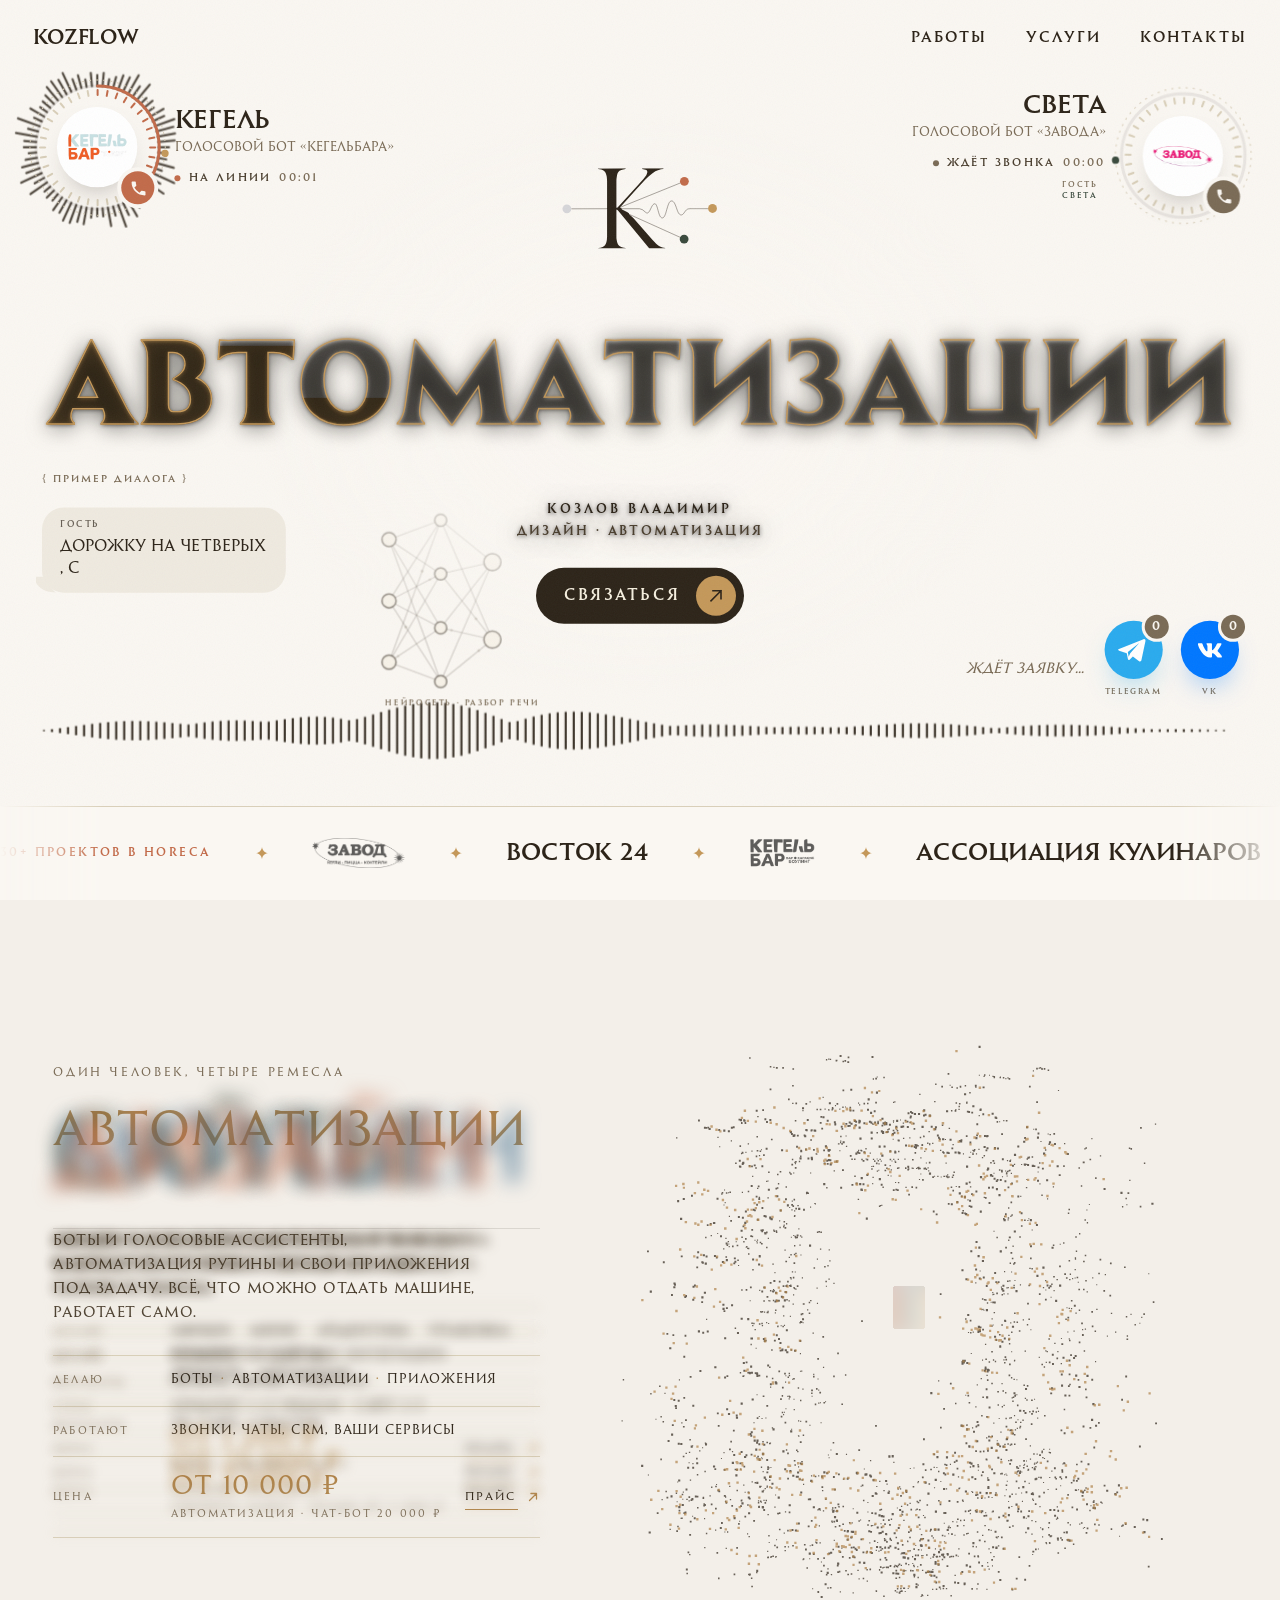
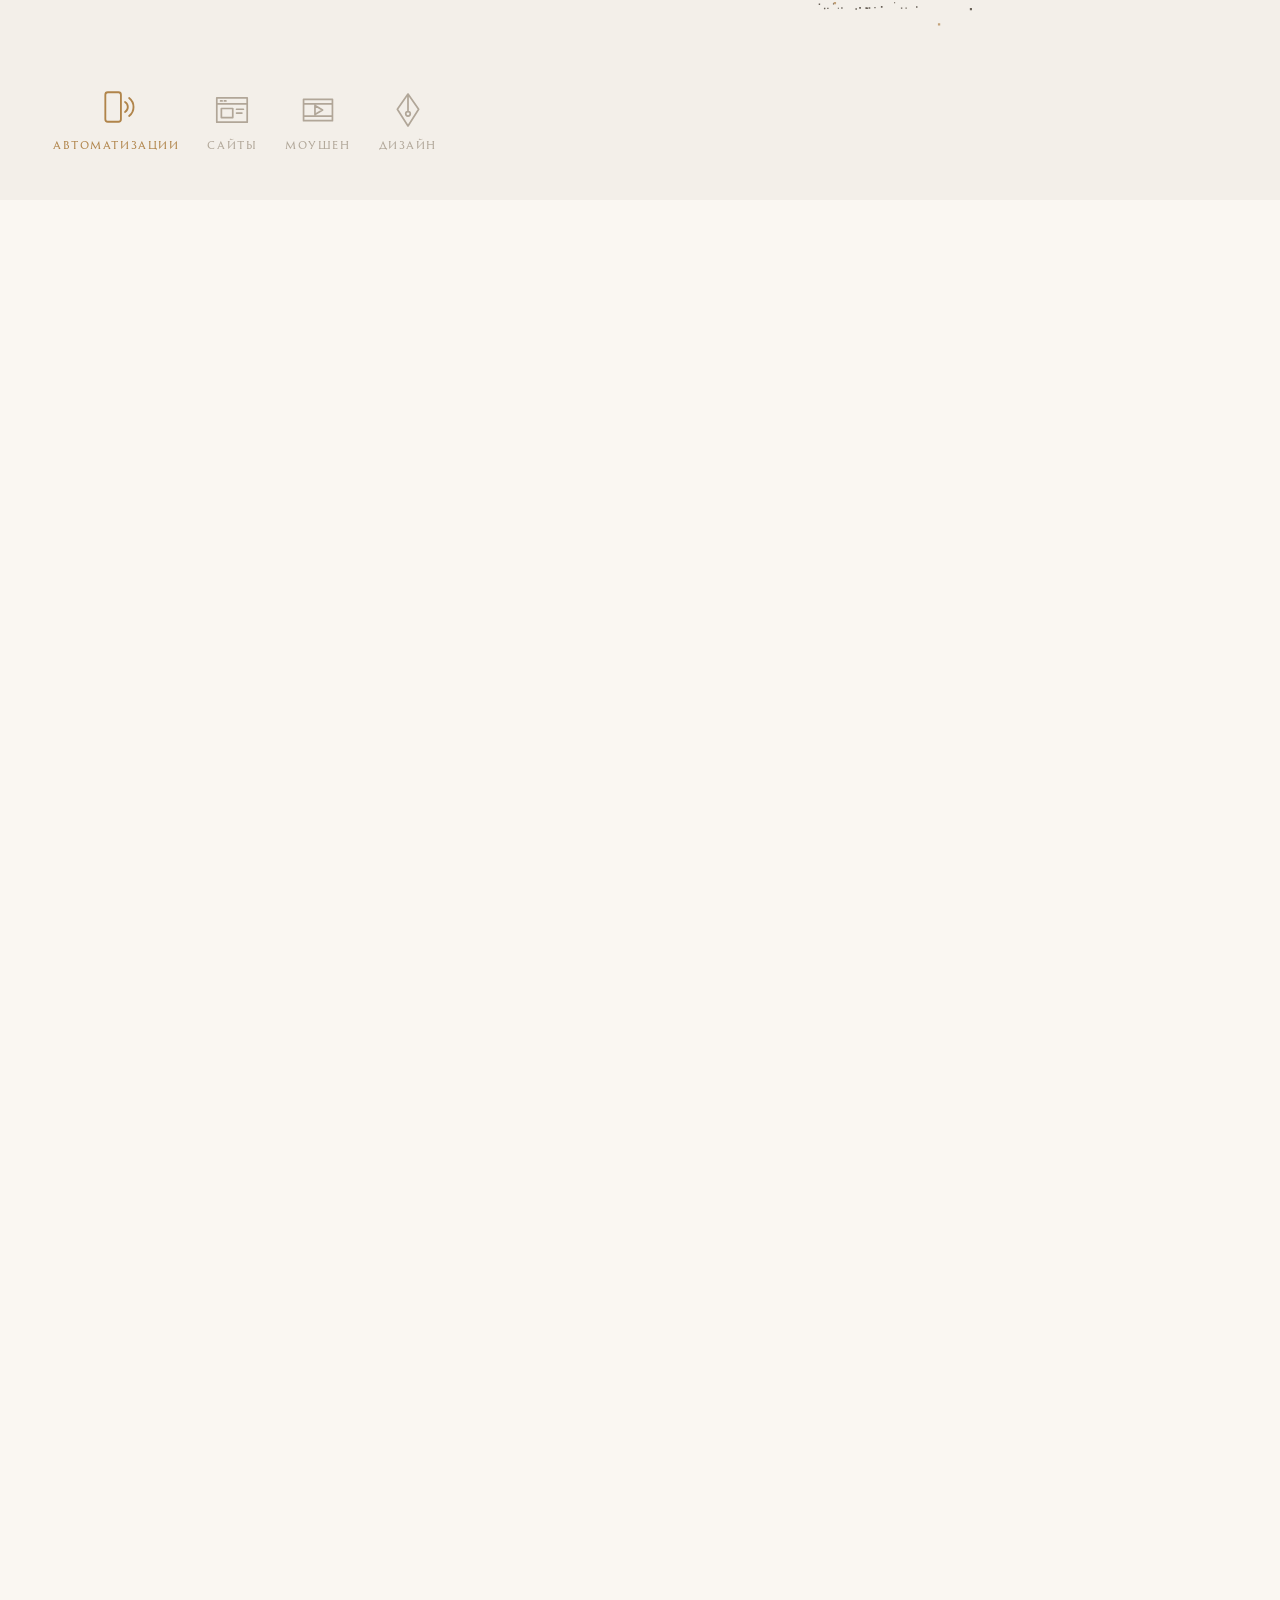
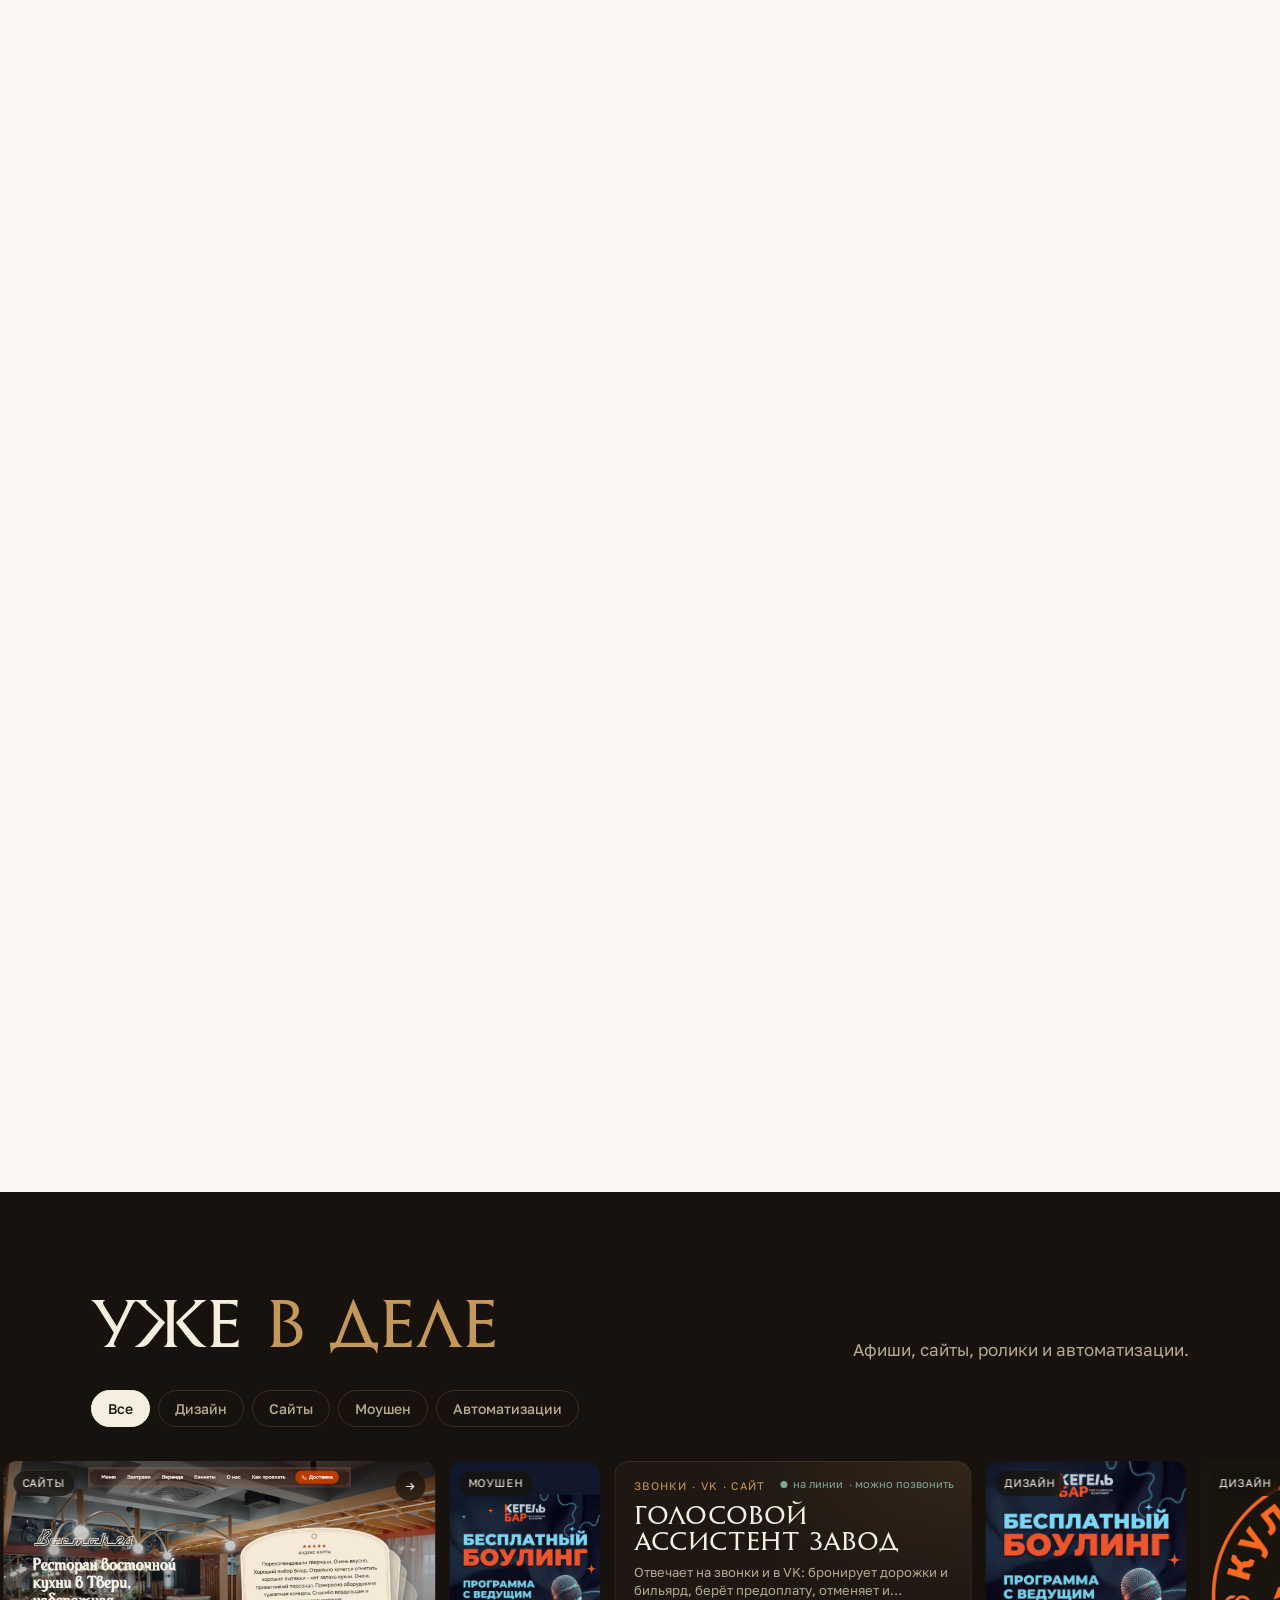
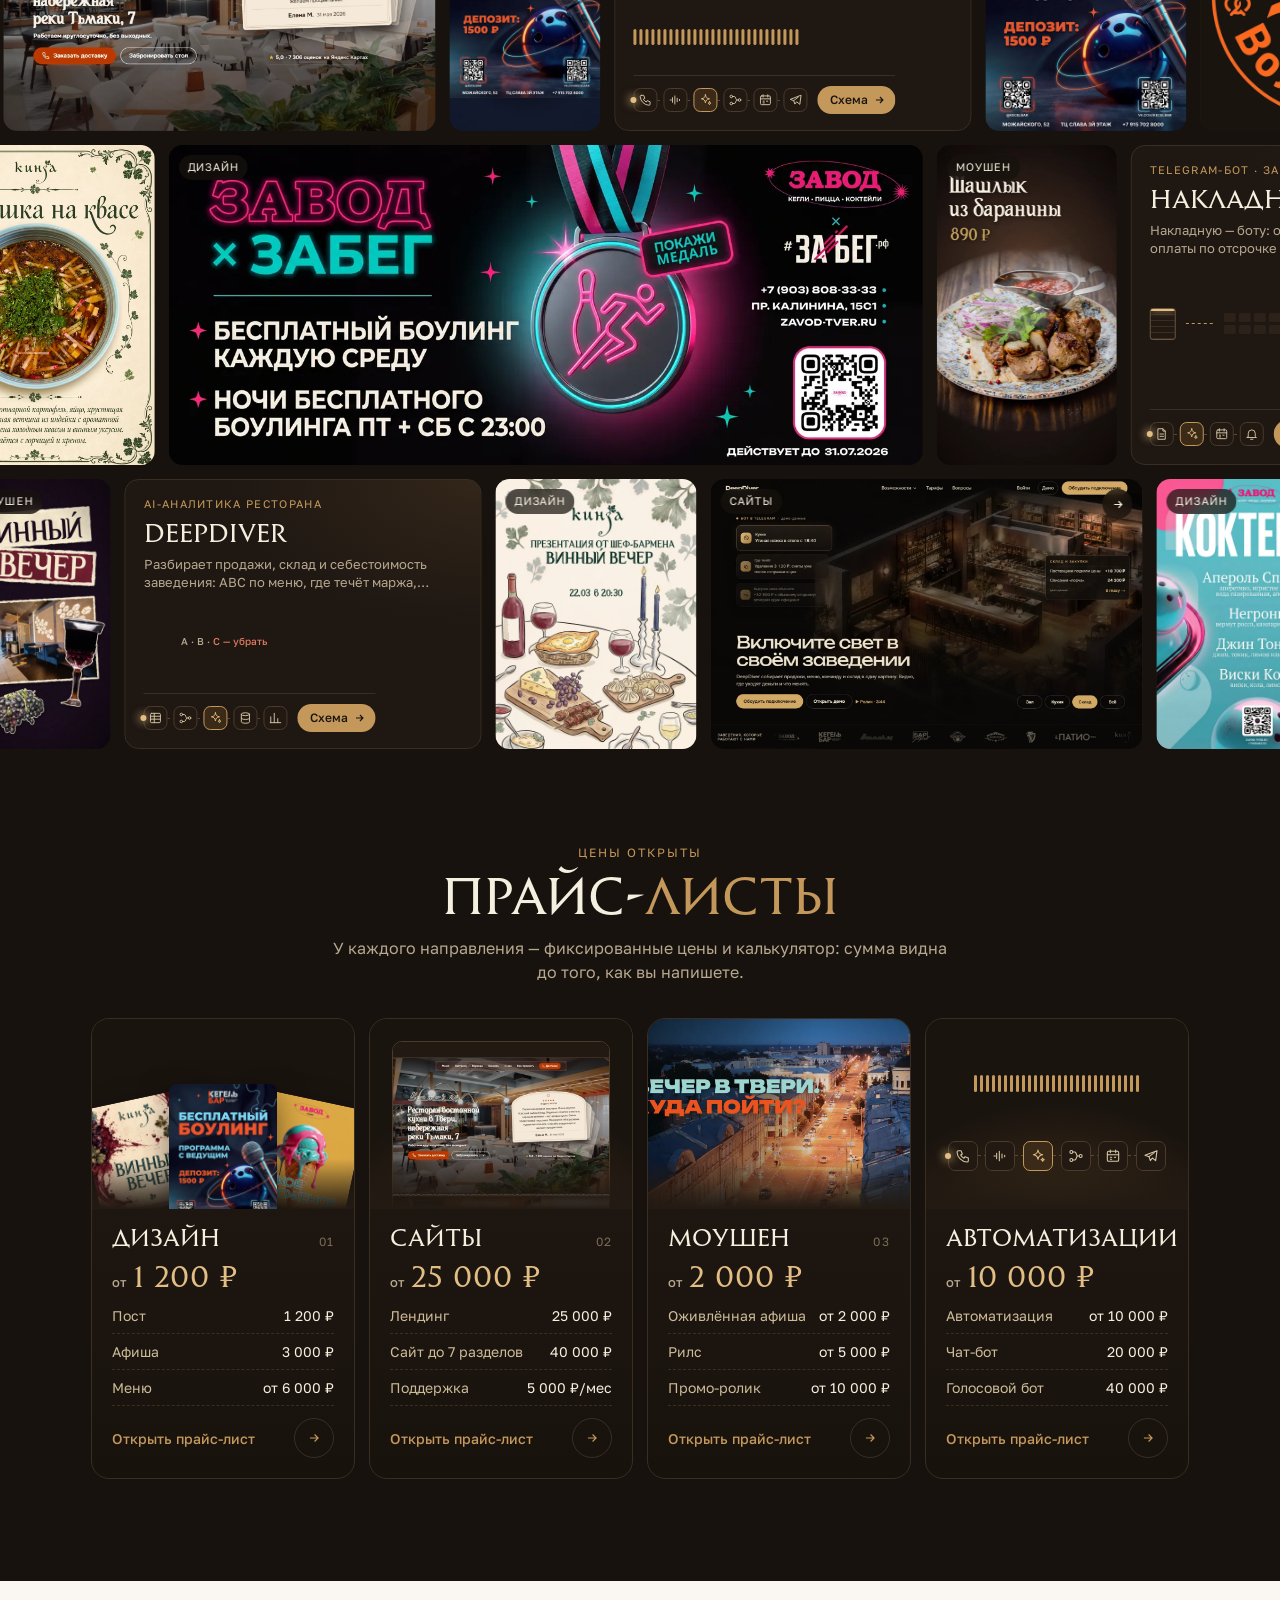
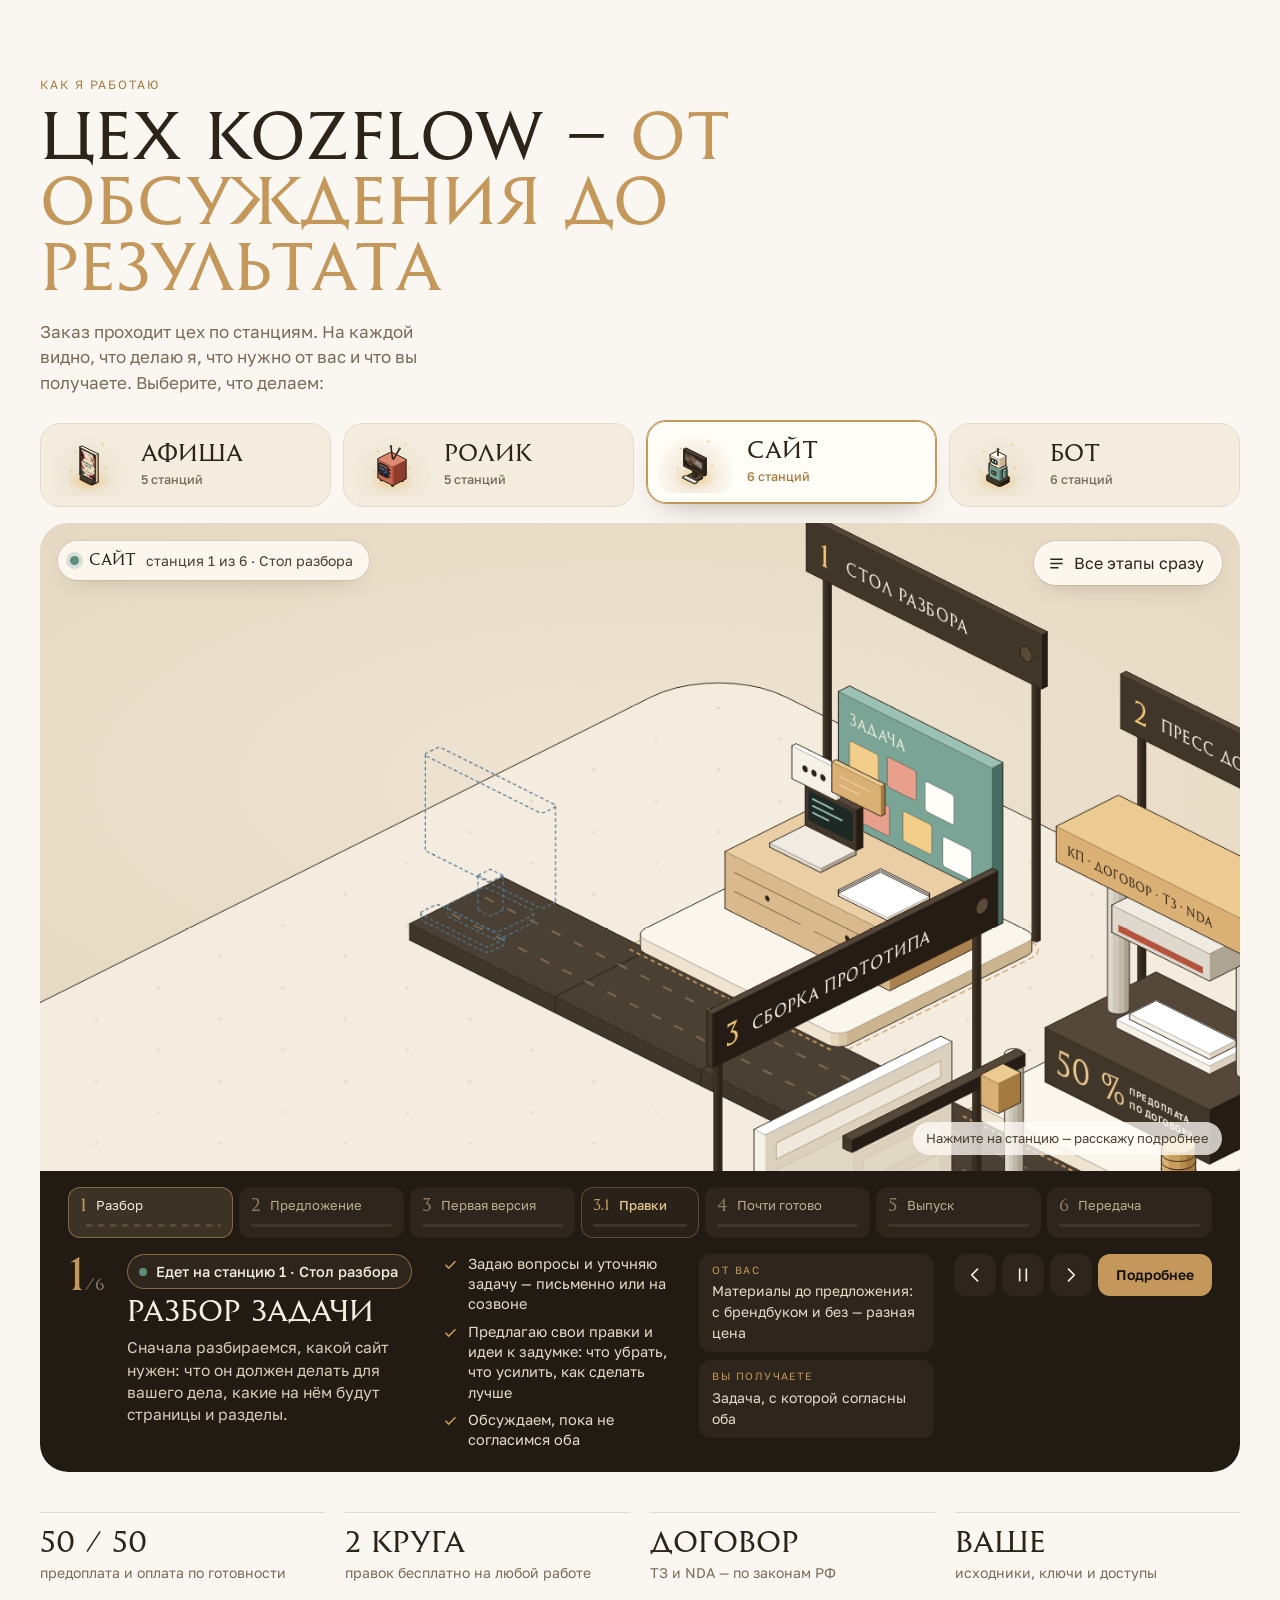
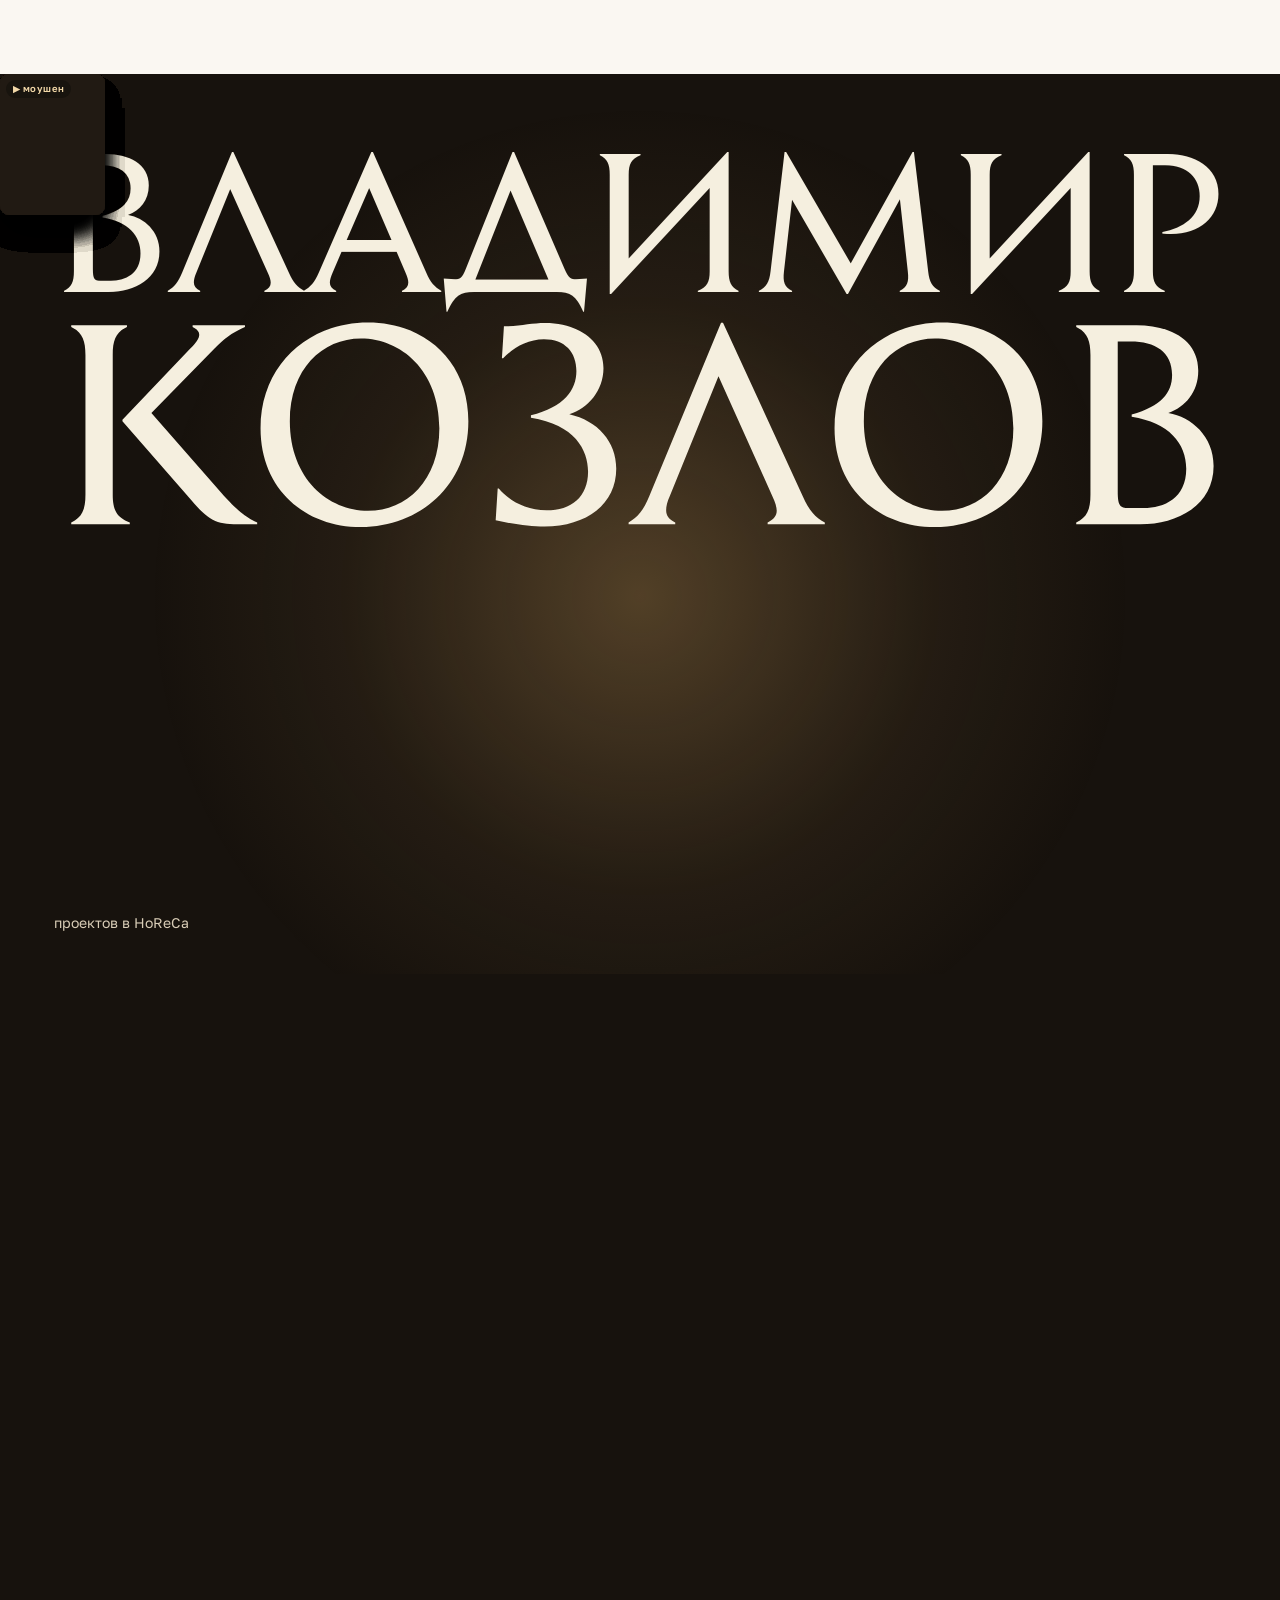
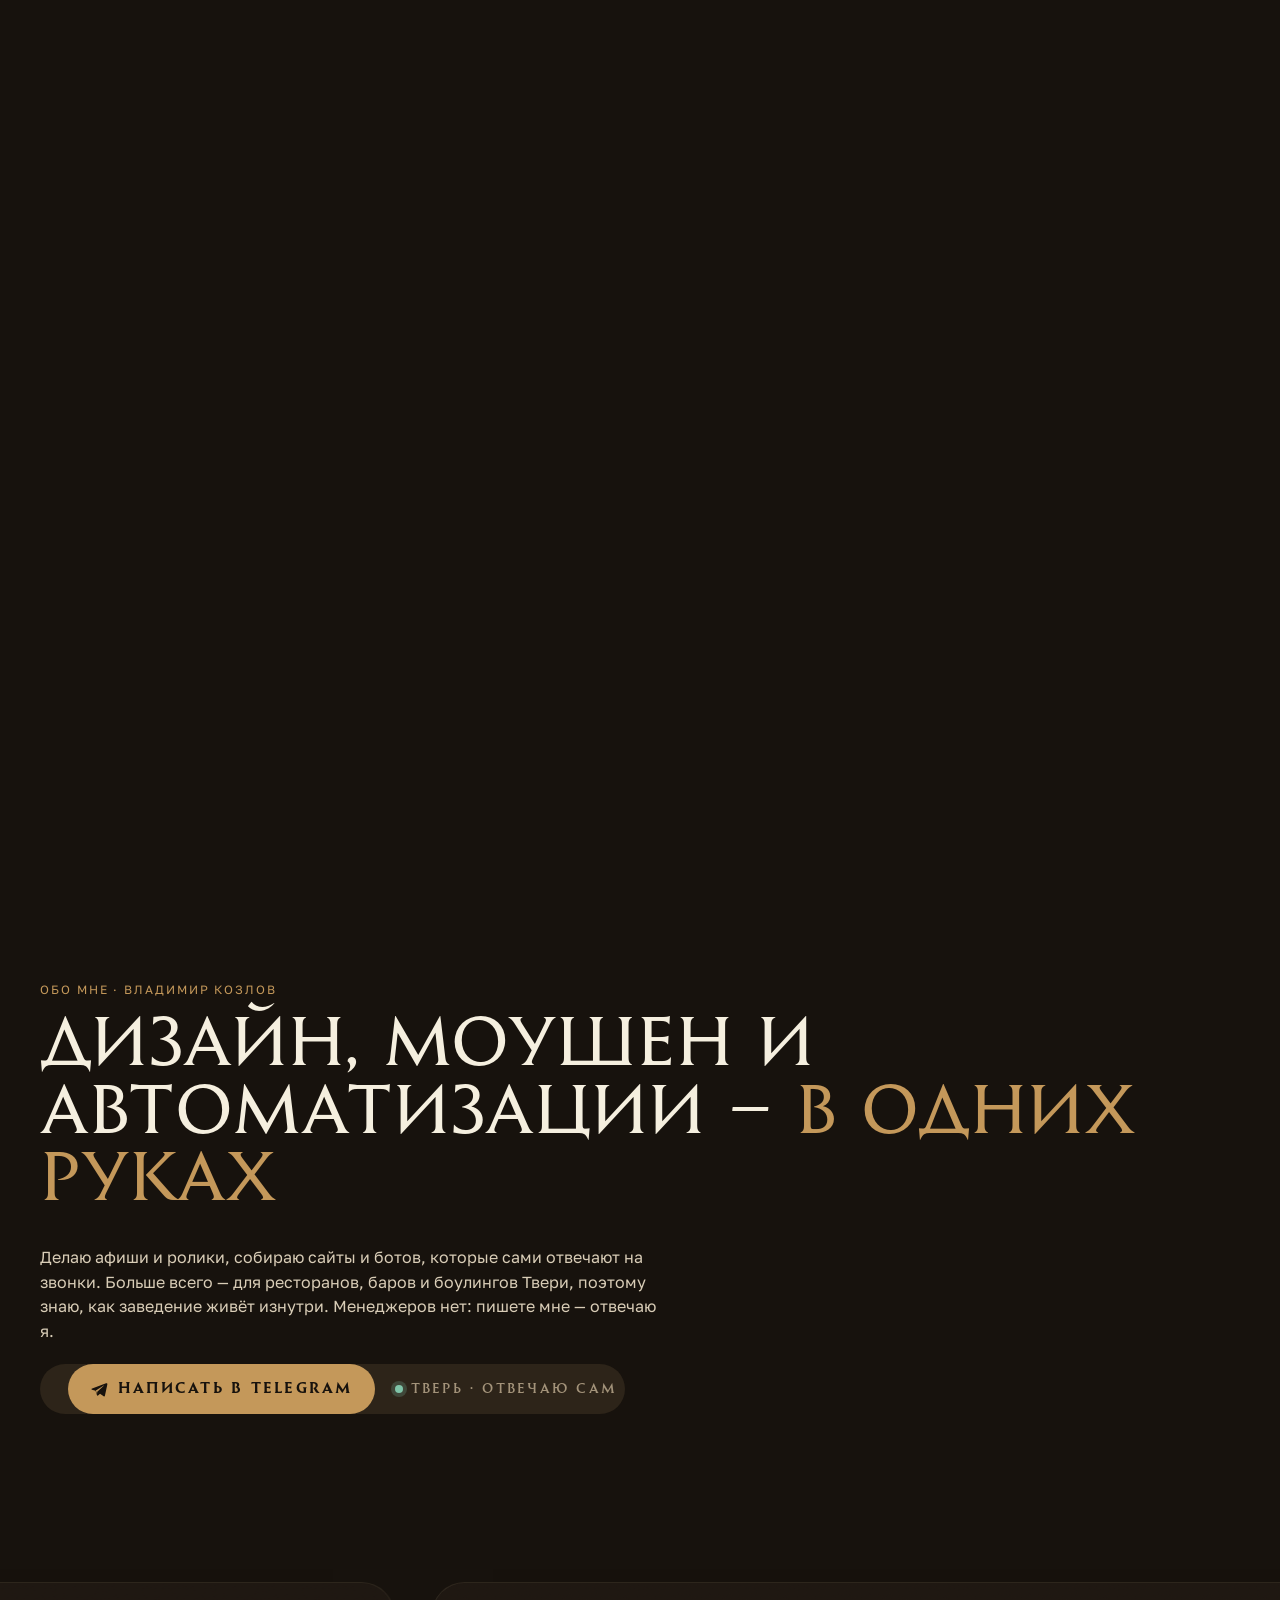
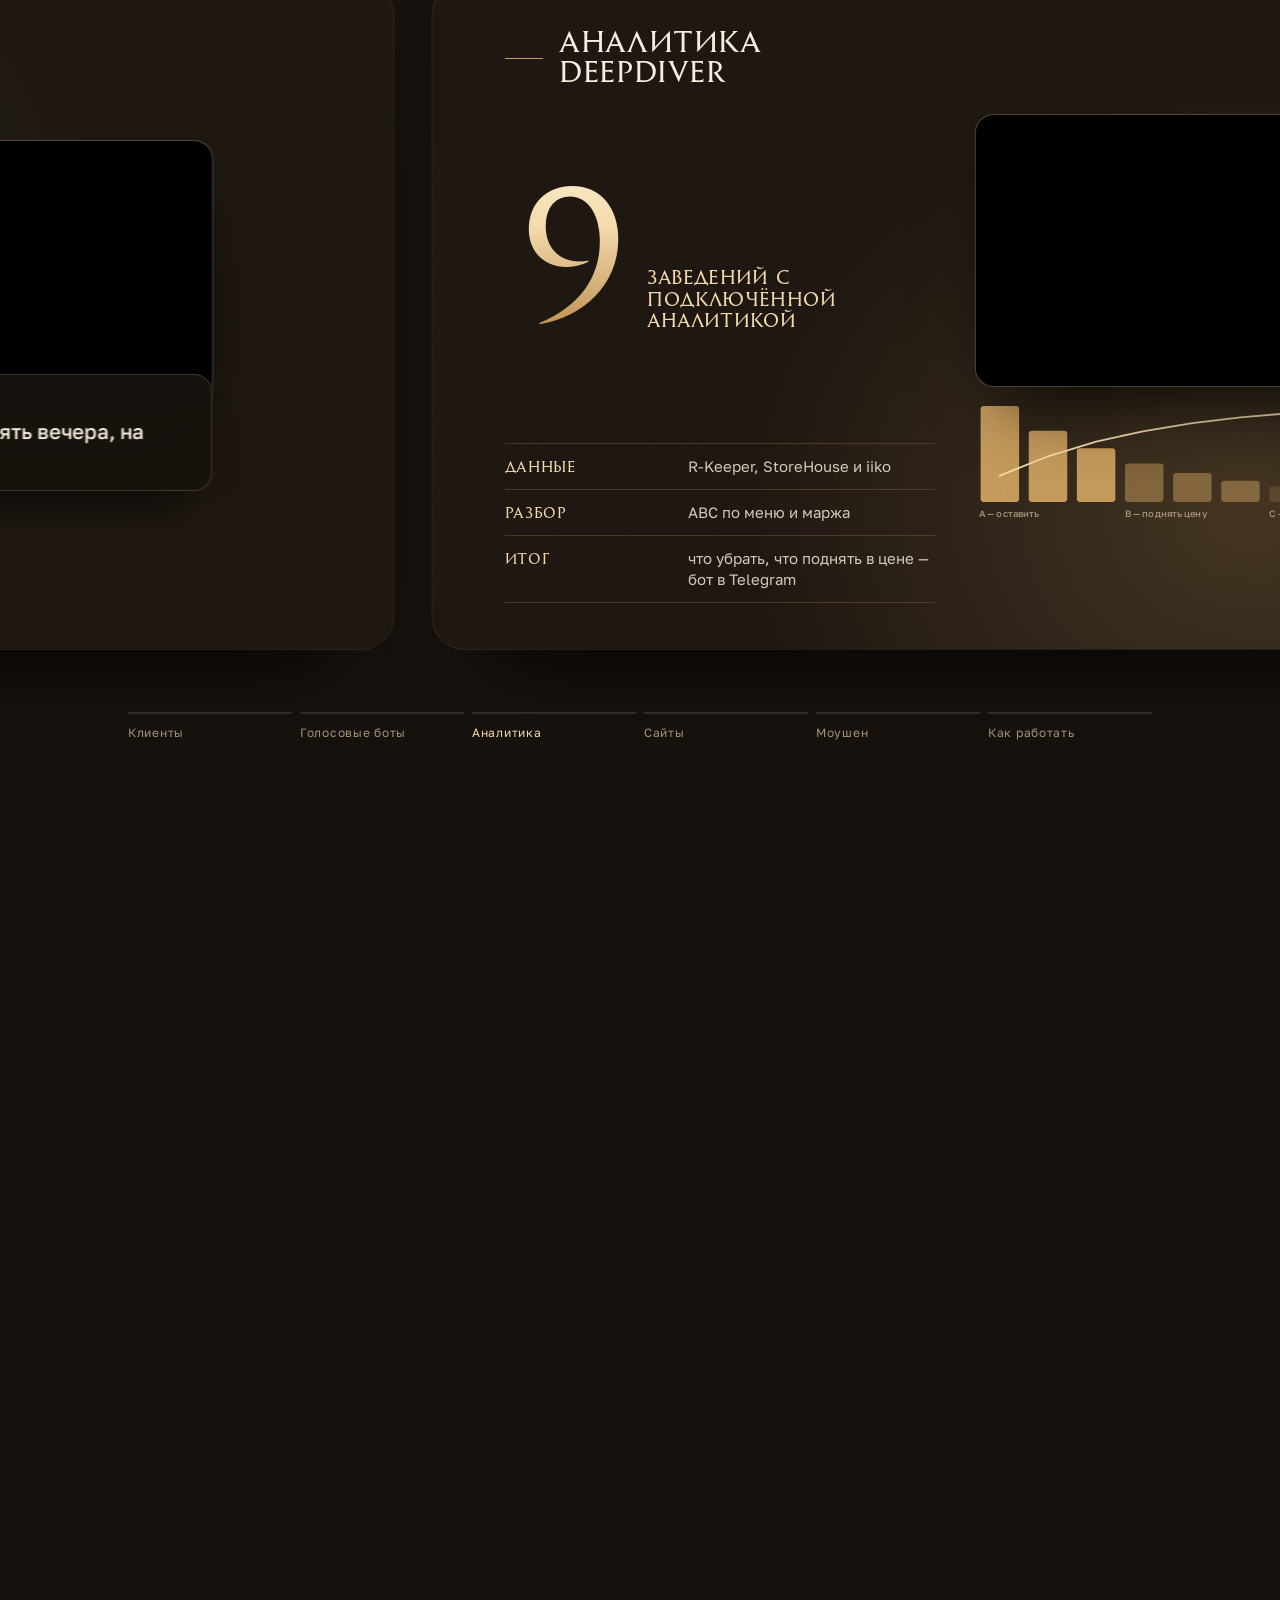
==== index.html @ 63a3b2ac "feat(seo): main page title/description for restaurants, 1200x630 og.jpg og:title/og:description were" ====
<!doctype html>
<html lang="ru">
<head>
<meta charset="utf-8">
<meta name="viewport" content="width=device-width,initial-scale=1,viewport-fit=cover">
<title>Сайты, дизайн, ролики и боты для ресторанов в Твери | KozFlow</title>
<meta name="description" content="Владимир Козлов, Тверь. Сайты, афиши, меню, ролики и голосовые боты для ресторанов, баров и кафе: 30+ проектов в HoReCa. Цены и работы на сайте.">
<meta name="theme-color" content="#FAF7F2" />
<meta property="og:type" content="website" />
<meta property="og:title" content="KozFlow — сайты, дизайн, ролики и боты для ресторанов" />
<meta property="og:description" content="Владимир Козлов, Тверь. 30+ проектов в HoReCa: сайты, афиши, меню, ролики и голосовые боты." />
<meta property="og:locale" content="ru_RU" />
<meta name="twitter:card" content="summary_large_image" />
<meta property="og:url" content="https://kozflow.ru/" />
<meta property="og:image" content="https://kozflow.ru/assets/og.jpg" />
<meta property="og:image:width" content="1200" />
<meta property="og:image:height" content="630" />
<link rel="canonical" href="https://kozflow.ru/">
<link rel="icon" href="assets/logo.webp">
<link rel="stylesheet" href="css/legacy-layer.css">
<link rel="stylesheet" href="css/reel.css">
<link rel="stylesheet" href="css/scenes.css">
<link rel="stylesheet" href="css/services.css">
<link rel="stylesheet" href="css/works.css">
<link rel="stylesheet" href="css/process.css">
<link rel="stylesheet" href="css/about.css">
<link rel="stylesheet" href="css/contact.css">
<link rel="stylesheet" href="css/legacy-v3.css">
<script type="application/ld+json">
{
  "@context": "https://schema.org",
  "@graph": [
    {
      "@type": "Person",
      "@id": "https://kozflow.ru/#person",
      "name": "Владимир Козлов",
      "url": "https://kozflow.ru/",
      "sameAs": [
        "https://t.me/kozflow"
      ]
    },
    {
      "@type": "ProfessionalService",
      "@id": "https://kozflow.ru/#business",
      "name": "KOZFLOW",
      "url": "https://kozflow.ru/",
      "logo": "https://kozflow.ru/assets/logo.webp",
      "image": "https://kozflow.ru/assets/hero-poster.jpg",
      "description": "Сайты, дизайн, моушен-ролики и голосовые боты для ресторанов и бизнеса.",
      "telephone": "+7 910 640 71 34",
      "email": "kozflow.ai@gmail.com",
      "founder": {
        "@id": "https://kozflow.ru/#person"
      },
      "areaServed": [
        {
          "@type": "City",
          "name": "Тверь"
        },
        {
          "@type": "Country",
          "name": "Россия"
        }
      ],
      "sameAs": [
        "https://t.me/kozflow"
      ]
    }
  ]
}
</script>
</head>
<body>

<header class="nav">
  <a class="brand" href="#" aria-label="KozFlow"><span>KozFlow</span></a>
  <nav><ul><li><a href="#works">Работы</a></li><li><a href="#services">Услуги</a></li><li><a href="https://t.me/kozflow">Контакты</a></li></ul></nav>
</header>

<main class="hero" id="hero" aria-label="KozFlow — шоурил">
  <div class="stage" aria-hidden="true">
    <div class="night"></div>
    <section class="scene s-intro" data-s="intro"><div class="cam"></div></section>
    <section class="scene s-auto" data-s="auto"><div class="cam"></div></section>
    <section class="scene s-sites" data-s="sites"><div class="cam"></div></section>
    <section class="scene s-motion" data-s="motion"><div class="cam"></div></section>
    <section class="scene s-design" data-s="design"><div class="cam"></div></section>
    <section class="scene s-final" data-s="final"><div class="cam"></div></section>
  </div>

  <div class="veil"></div>

  <div class="copy">
    <h1><span class="sr">Владимир Козлов — автоматизации, сайты, моушен и дизайн для заведений.</span>
      <span class="mark" aria-hidden="true"></span>
      <span class="words" aria-hidden="true"></span></h1>
    <p class="sub"><span>Козлов Владимир</span><span>Дизайн · Автоматизация</span></p>
    <a class="cta" href="https://t.me/kozflow" target="_blank" rel="noopener"><span class="t"><span>Связаться</span><span aria-hidden="true">Связаться</span></span><span class="chip"><svg viewBox="0 0 16 16" fill="none" stroke="currentColor" stroke-width="1.6" stroke-linecap="square"><path d="M3 13L13 3M5 3h8v8"/></svg></span></a>
  </div>

  <div class="grain" aria-hidden="true"></div>
</main>

<section class="peek" id="clients" aria-label="Клиенты: 30+ проектов в HoReCa">
  <div class="mq"><div class="mq-g"><span class="mq-t caps">30+ проектов в HoReCa</span><svg class="mq-s" viewBox="0 0 24 24" aria-hidden="true"><path d="M12 1.5c.6 5.6 4.9 9.9 10.5 10.5-5.6.6-9.9 4.9-10.5 10.5-.6-5.6-4.9-9.9-10.5-10.5C7.1 11.4 11.4 7.1 12 1.5z"/></svg><img src="assets/clients/zavod.webp" alt="Завод"><svg class="mq-s" viewBox="0 0 24 24" aria-hidden="true"><path d="M12 1.5c.6 5.6 4.9 9.9 10.5 10.5-5.6.6-9.9 4.9-10.5 10.5-.6-5.6-4.9-9.9-10.5-10.5C7.1 11.4 11.4 7.1 12 1.5z"/></svg><span class="mq-n">Восток 24</span><svg class="mq-s" viewBox="0 0 24 24" aria-hidden="true"><path d="M12 1.5c.6 5.6 4.9 9.9 10.5 10.5-5.6.6-9.9 4.9-10.5 10.5-.6-5.6-4.9-9.9-10.5-10.5C7.1 11.4 11.4 7.1 12 1.5z"/></svg><img src="assets/clients/kegelbar.webp" alt="Кегель бар"><svg class="mq-s" viewBox="0 0 24 24" aria-hidden="true"><path d="M12 1.5c.6 5.6 4.9 9.9 10.5 10.5-5.6.6-9.9 4.9-10.5 10.5-.6-5.6-4.9-9.9-10.5-10.5C7.1 11.4 11.4 7.1 12 1.5z"/></svg><span class="mq-n">Ассоциация кулинаров</span><svg class="mq-s" viewBox="0 0 24 24" aria-hidden="true"><path d="M12 1.5c.6 5.6 4.9 9.9 10.5 10.5-5.6.6-9.9 4.9-10.5 10.5-.6-5.6-4.9-9.9-10.5-10.5C7.1 11.4 11.4 7.1 12 1.5z"/></svg><img class="tall" src="assets/clients/inproject.webp" alt="Проект П"><svg class="mq-s" viewBox="0 0 24 24" aria-hidden="true"><path d="M12 1.5c.6 5.6 4.9 9.9 10.5 10.5-5.6.6-9.9 4.9-10.5 10.5-.6-5.6-4.9-9.9-10.5-10.5C7.1 11.4 11.4 7.1 12 1.5z"/></svg><span class="mq-n"><i>Miravi</i></span><svg class="mq-s" viewBox="0 0 24 24" aria-hidden="true"><path d="M12 1.5c.6 5.6 4.9 9.9 10.5 10.5-5.6.6-9.9 4.9-10.5 10.5-.6-5.6-4.9-9.9-10.5-10.5C7.1 11.4 11.4 7.1 12 1.5z"/></svg><img src="assets/clients/kinza.webp" alt="Кинза"><svg class="mq-s" viewBox="0 0 24 24" aria-hidden="true"><path d="M12 1.5c.6 5.6 4.9 9.9 10.5 10.5-5.6.6-9.9 4.9-10.5 10.5-.6-5.6-4.9-9.9-10.5-10.5C7.1 11.4 11.4 7.1 12 1.5z"/></svg><span class="mq-n">DeepDiver</span><svg class="mq-s" viewBox="0 0 24 24" aria-hidden="true"><path d="M12 1.5c.6 5.6 4.9 9.9 10.5 10.5-5.6.6-9.9 4.9-10.5 10.5-.6-5.6-4.9-9.9-10.5-10.5C7.1 11.4 11.4 7.1 12 1.5z"/></svg><img src="assets/clients/schukin.webp" alt="Щукин"><svg class="mq-s" viewBox="0 0 24 24" aria-hidden="true"><path d="M12 1.5c.6 5.6 4.9 9.9 10.5 10.5-5.6.6-9.9 4.9-10.5 10.5-.6-5.6-4.9-9.9-10.5-10.5C7.1 11.4 11.4 7.1 12 1.5z"/></svg><img class="tall" src="assets/clients/volzhanka.webp" alt="Волжанка"><svg class="mq-s" viewBox="0 0 24 24" aria-hidden="true"><path d="M12 1.5c.6 5.6 4.9 9.9 10.5 10.5-5.6.6-9.9 4.9-10.5 10.5-.6-5.6-4.9-9.9-10.5-10.5C7.1 11.4 11.4 7.1 12 1.5z"/></svg></div><div class="mq-g" aria-hidden="true"><span class="mq-t caps">30+ проектов в HoReCa</span><svg class="mq-s" viewBox="0 0 24 24" aria-hidden="true"><path d="M12 1.5c.6 5.6 4.9 9.9 10.5 10.5-5.6.6-9.9 4.9-10.5 10.5-.6-5.6-4.9-9.9-10.5-10.5C7.1 11.4 11.4 7.1 12 1.5z"/></svg><img src="assets/clients/zavod.webp" alt="Завод"><svg class="mq-s" viewBox="0 0 24 24" aria-hidden="true"><path d="M12 1.5c.6 5.6 4.9 9.9 10.5 10.5-5.6.6-9.9 4.9-10.5 10.5-.6-5.6-4.9-9.9-10.5-10.5C7.1 11.4 11.4 7.1 12 1.5z"/></svg><span class="mq-n">Восток 24</span><svg class="mq-s" viewBox="0 0 24 24" aria-hidden="true"><path d="M12 1.5c.6 5.6 4.9 9.9 10.5 10.5-5.6.6-9.9 4.9-10.5 10.5-.6-5.6-4.9-9.9-10.5-10.5C7.1 11.4 11.4 7.1 12 1.5z"/></svg><img src="assets/clients/kegelbar.webp" alt="Кегель бар"><svg class="mq-s" viewBox="0 0 24 24" aria-hidden="true"><path d="M12 1.5c.6 5.6 4.9 9.9 10.5 10.5-5.6.6-9.9 4.9-10.5 10.5-.6-5.6-4.9-9.9-10.5-10.5C7.1 11.4 11.4 7.1 12 1.5z"/></svg><span class="mq-n">Ассоциация кулинаров</span><svg class="mq-s" viewBox="0 0 24 24" aria-hidden="true"><path d="M12 1.5c.6 5.6 4.9 9.9 10.5 10.5-5.6.6-9.9 4.9-10.5 10.5-.6-5.6-4.9-9.9-10.5-10.5C7.1 11.4 11.4 7.1 12 1.5z"/></svg><img class="tall" src="assets/clients/inproject.webp" alt="Проект П"><svg class="mq-s" viewBox="0 0 24 24" aria-hidden="true"><path d="M12 1.5c.6 5.6 4.9 9.9 10.5 10.5-5.6.6-9.9 4.9-10.5 10.5-.6-5.6-4.9-9.9-10.5-10.5C7.1 11.4 11.4 7.1 12 1.5z"/></svg><span class="mq-n"><i>Miravi</i></span><svg class="mq-s" viewBox="0 0 24 24" aria-hidden="true"><path d="M12 1.5c.6 5.6 4.9 9.9 10.5 10.5-5.6.6-9.9 4.9-10.5 10.5-.6-5.6-4.9-9.9-10.5-10.5C7.1 11.4 11.4 7.1 12 1.5z"/></svg><img src="assets/clients/kinza.webp" alt="Кинза"><svg class="mq-s" viewBox="0 0 24 24" aria-hidden="true"><path d="M12 1.5c.6 5.6 4.9 9.9 10.5 10.5-5.6.6-9.9 4.9-10.5 10.5-.6-5.6-4.9-9.9-10.5-10.5C7.1 11.4 11.4 7.1 12 1.5z"/></svg><span class="mq-n">DeepDiver</span><svg class="mq-s" viewBox="0 0 24 24" aria-hidden="true"><path d="M12 1.5c.6 5.6 4.9 9.9 10.5 10.5-5.6.6-9.9 4.9-10.5 10.5-.6-5.6-4.9-9.9-10.5-10.5C7.1 11.4 11.4 7.1 12 1.5z"/></svg><img src="assets/clients/schukin.webp" alt="Щукин"><svg class="mq-s" viewBox="0 0 24 24" aria-hidden="true"><path d="M12 1.5c.6 5.6 4.9 9.9 10.5 10.5-5.6.6-9.9 4.9-10.5 10.5-.6-5.6-4.9-9.9-10.5-10.5C7.1 11.4 11.4 7.1 12 1.5z"/></svg><img class="tall" src="assets/clients/volzhanka.webp" alt="Волжанка"><svg class="mq-s" viewBox="0 0 24 24" aria-hidden="true"><path d="M12 1.5c.6 5.6 4.9 9.9 10.5 10.5-5.6.6-9.9 4.9-10.5 10.5-.6-5.6-4.9-9.9-10.5-10.5C7.1 11.4 11.4 7.1 12 1.5z"/></svg></div></div>
</section>

<!-- services:start -->
<section class="svc" id="services" aria-label="Услуги">
  <div class="svc-pin">
    <canvas class="svc-cv"></canvas>
    <div class="svc-symbox"></div>
    <div class="svc-copy">
      <p class="svc-kicker">Один человек, четыре ремесла</p>
      <div class="svc-ww"></div>
      <div class="svc-stackp svc-body"></div>
      <nav class="svc-nav" aria-label="Услуги"></nav>
    </div>
  </div>
</section>
<script type="text/plain" id="svc-kpts">236.8,238.2 344.5,238.1 345.8,238.3 346.4,239.0 346.4,240.2 345.5,240.9 332.5,243.1 326.7,245.2 322.0,248.0 318.2,251.7 316.0,254.8 314.0,258.8 312.0,265.0 309.9,279.8 309.6,287.2 309.6,393.0 310.0,394.3 311.2,394.6 313.0,394.1 316.9,390.0 396.4,303.0 417.6,278.8 427.4,266.0 429.8,261.5 431.8,255.5 431.8,250.0 430.9,247.8 428.4,245.0 424.8,243.1 411.5,240.7 410.9,239.8 411.4,238.5 414.0,238.1 494.5,238.1 496.1,238.5 496.5,240.0 495.5,240.9 486.0,241.9 480.8,243.1 474.2,245.2 464.0,249.9 451.5,258.2 437.0,270.2 423.5,283.5 392.4,317.2 330.1,385.8 325.0,391.7 324.6,393.5 325.2,394.7 328.5,395.0 329.1,397.0 330.7,398.2 331.0,400.5 331.8,401.3 351.8,410.9 359.1,415.8 359.8,419.5 370.1,428.5 378.4,437.0 452.2,520.8 468.2,537.6 475.5,543.6 482.2,547.8 492.2,551.8 503.2,553.5 504.1,554.5 503.8,555.6 441.5,556.0 440.2,555.6 317.6,407.2 312.8,401.8 311.2,401.4 310.0,401.7 309.6,403.0 309.6,511.0 309.9,517.0 312.0,529.0 314.0,535.2 316.1,539.5 319.4,543.8 321.7,545.8 326.8,548.8 331.5,550.8 339.2,552.8 345.8,553.6 346.4,554.2 346.4,555.2 344.5,555.9 262.8,556.0 239.5,555.9 238.2,555.5 238.1,554.2 238.8,553.5 246.3,552.6 255.2,549.8 259.6,547.2 263.5,543.7 266.6,539.2 268.7,534.5 270.8,527.2 271.8,520.8 272.6,509.5 272.6,400.0 272.5,398.7 271.4,397.5 272.4,396.8 272.6,395.5 272.6,288.2 271.8,275.5 270.8,268.0 267.8,258.0 264.8,252.5 260.8,248.2 256.5,245.4 249.8,243.0 236.8,241.0 235.9,239.5</script>
<!-- services:end -->

<!-- works:start -->
<section class="wk" id="works" aria-label="Работы">
  <div class="wrap">
    <div class="head">
      <h2>Уже <em>в деле</em></h2>
      <p>Афиши, сайты, ролики и автоматизации.</p>
    </div>
    <div class="chips" role="group" aria-label="Фильтр работ"></div>
  </div>
  <div class="river"></div>
  <div class="wrap prl"><div class="plh"><span>Цены открыты</span><h3>Прайс-<em>листы</em></h3><p>У каждого направления — фиксированные цены и калькулятор: сумма видна до того, как вы напишете.</p></div><nav class="prices" aria-label="Прайс-листы по направлениям"></nav></div>
  <dialog id="lb"><button class="x" aria-label="Закрыть">✕</button><div class="lb"></div></dialog>
  <dialog id="sv"><button class="x" aria-label="Закрыть">✕</button><div class="sv"></div></dialog>
  <dialog id="pv"><button class="x" aria-label="Закрыть">✕</button><div class="pv"></div></dialog>
</section>
<!-- works:end -->

<!-- process:start -->
<section class="cv" id="process" aria-labelledby="cv-title">
<div class="cv-in">
  <header class="cv-h">
    <div><span class="kick">Как я работаю</span><h2 id="cv-title">Цех KozFlow — <em>от обсуждения до результата</em></h2></div>
    <p class="cv-lead">Заказ проходит цех по станциям. На каждой видно, что делаю я, что нужно от вас и что вы получаете. Выберите, что делаем:</p>
  </header>
  <div class="cv-pick" role="tablist" aria-label="Что делаем"><button class="pk" role="tab" data-p="poster" aria-selected="false"><span class="pk-ic"><svg class="cv-ic iso" viewBox="-82.4 -153.7 164.8 203.9" aria-hidden="true"><g class="pd" data-st="done"><ellipse class="glow" cx="0" cy="0" rx="74" ry="38"/><g class="bd"><g class="iso-solid t-ink"><path class="iso-fill" d="M-28.8 -12.1L-28.7 -12.6L-28.3 -13.1L-27.7 -13.5L-11.6 -21.5L-10.8 -21.8L-9.9 -22L-8.9 -22.1L-8 -22L-7 -21.8L-6.3 -21.5L27.7 -4.5L28.3 -4.1L28.7 -3.7L28.8 -3.2L28.8 4.5L28.7 5L28.3 5.4L27.7 5.8L11.6 13.9L10.8 14.2L9.9 14.4L8.9 14.4L8 14.4L7 14.2L6.3 13.9L-27.7 -3.1L-28.3 -3.5L-28.7 -4L-28.8 -4.5Z"/><path class="iso-shade" data-shade="0" d="M28.8 4.5L28.7 5L28.7 -2.7L28.8 -3.2ZM28.7 5L28.3 5.4L28.3 -2.2L28.7 -2.7ZM28.3 5.4L27.7 5.8L27.7 -1.9L28.3 -2.2ZM27.7 5.8L11.6 13.9L11.6 6.2L27.7 -1.9ZM11.6 13.9L10.8 14.2L10.8 6.5L11.6 6.2Z"/><path class="iso-shade" data-shade="1" d="M10.8 14.2L9.9 14.4L9.9 6.7L10.8 6.5ZM9.9 14.4L8.9 14.4L8.9 6.8L9.9 6.7Z"/><path class="iso-shade" data-shade="2" d="M8.9 14.4L8 14.4L8 6.7L8.9 6.8ZM8 14.4L7 14.2L7 6.5L8 6.7Z"/><path class="iso-shade" data-shade="3" d="M7 14.2L6.3 13.9L6.3 6.2L7 6.5ZM6.3 13.9L-27.7 -3.1L-27.7 -10.8L6.3 6.2ZM-27.7 -3.1L-28.3 -3.5L-28.3 -11.2L-27.7 -10.8ZM-28.3 -3.5L-28.7 -4L-28.7 -11.6L-28.3 -11.2ZM-28.7 -4L-28.8 -4.5L-28.8 -12.1L-28.7 -11.6Z"/><path class="iso-top" d="M27.7 -4.5L28.3 -4.1L28.7 -3.7L28.8 -3.2L28.7 -2.7L28.3 -2.2L27.7 -1.9L11.6 6.2L10.8 6.5L9.9 6.7L8.9 6.8L8 6.7L7 6.5L6.3 6.2L-27.7 -10.8L-28.3 -11.2L-28.7 -11.6L-28.8 -12.1L-28.7 -12.6L-28.3 -13.1L-27.7 -13.5L-11.6 -21.5L-10.8 -21.8L-9.9 -22L-8.9 -22.1L-8 -22L-7 -21.8L-6.3 -21.5Z"/><path class="iso-line iso-crease" data-tone="faint" d="M28.8 -3.2L28.7 -2.7L28.3 -2.2L27.7 -1.9L11.6 6.2L10.8 6.5L9.9 6.7L8.9 6.8L8 6.7L7 6.5L6.3 6.2L-27.7 -10.8L-28.3 -11.2L-28.7 -11.6L-28.8 -12.1"/><path class="iso-line iso-edge" data-tone="hi" d="M-28.8 -12.1L-28.7 -12.6L-28.3 -13.1L-27.7 -13.5L-11.6 -21.5L-10.8 -21.8L-9.9 -22L-8.9 -22.1L-8 -22L-7 -21.8L-6.3 -21.5L27.7 -4.5L28.3 -4.1L28.7 -3.7L28.8 -3.2M28.8 4.5L28.7 5L28.3 5.4L27.7 5.8L11.6 13.9L10.8 14.2L9.9 14.4L8.9 14.4L8 14.4L7 14.2L6.3 13.9L-27.7 -3.1L-28.3 -3.5L-28.7 -4L-28.8 -4.5M28.8 -3.2L28.8 4.5M-28.8 -12.1L-28.8 -4.5"/></g></g><g class="pl"><path class="gh" d="M-28.8 -12.1L-28.7 -12.6L-28.3 -13.1L-27.7 -13.5L-11.6 -21.5L-10.8 -21.8L-9.9 -22L-8.9 -22.1L-8 -22L-7 -21.8L-6.3 -21.5L27.7 -4.5L28.3 -4.1L28.7 -3.7L28.8 -3.2M28.8 4.5L28.7 5L28.3 5.4L27.7 5.8L11.6 13.9L10.8 14.2L9.9 14.4L8.9 14.4L8 14.4L7 14.2L6.3 13.9L-27.7 -3.1L-28.3 -3.5L-28.7 -4L-28.8 -4.5M28.8 -3.2L28.8 4.5M-28.8 -12.1L-28.8 -4.5M28.8 -3.2L28.7 -2.7L28.3 -2.2L27.7 -1.9L11.6 6.2L10.8 6.5L9.9 6.7L8.9 6.8L8 6.7L7 6.5L6.3 6.2L-27.7 -10.8L-28.3 -11.2L-28.7 -11.6L-28.8 -12.1"/></g><g class="nt"><g class="iso-solid t-gold"><path class="iso-fill" d="M-50.1 -31.7L-48.3 -32.6L-34 -25.4L-34 0.9L-35.8 1.8L-50.1 -5.4Z"/><path class="iso-shade" data-shade="0" d="M-34 0.9L-35.8 1.8L-35.8 -24.5L-34 -25.4Z"/><path class="iso-shade" data-shade="3" d="M-35.8 1.8L-50.1 -5.4L-50.1 -31.7L-35.8 -24.5Z"/><path class="iso-top" d="M-34 -25.4L-35.8 -24.5L-50.1 -31.7L-48.3 -32.6Z"/><path class="iso-line iso-crease" data-tone="faint" d="M-34 -25.4L-35.8 -24.5L-50.1 -31.7"/><g transform="matrix(0.894 0.447 0 1.095 -50.088 -31.657)"><path class="fl" d="M3 6h10M3 10h7M3 14h9"/></g><path class="iso-line iso-edge" data-tone="hi" d="M-50.1 -31.7L-48.3 -32.6L-34 -25.4M-34 0.9L-35.8 1.8L-50.1 -5.4M-34 -25.4L-34 0.9M-50.1 -31.7L-50.1 -5.4"/></g></g><g class="ky"><g class="iso-solid t-gold"><path class="iso-fill" d="M-30.4 -16L-28.6 -16.9L-12.5 -8.9L-12.5 15.2L-14.3 16.1L-30.4 8Z"/><path class="iso-shade" data-shade="0" d="M-12.5 15.2L-14.3 16.1L-14.3 -8L-12.5 -8.9Z"/><path class="iso-shade" data-shade="3" d="M-14.3 16.1L-30.4 8L-30.4 -16L-14.3 -8Z"/><path class="iso-top" d="M-12.5 -8.9L-14.3 -8L-30.4 -16L-28.6 -16.9Z"/><path class="iso-line iso-crease" data-tone="faint" d="M-12.5 -8.9L-14.3 -8L-30.4 -16"/><g transform="matrix(0.894 0.447 0 1.095 -30.411 -16.05)"><circle class="kk" cx="6" cy="9" r="3.6"/><path class="kk" d="M9.5 9h7M14 9v3.5M16.5 9v2.5"/></g><path class="iso-line iso-edge" data-tone="hi" d="M-30.4 -16L-28.6 -16.9L-12.5 -8.9M-12.5 15.2L-14.3 16.1L-30.4 8M-12.5 -8.9L-12.5 15.2M-30.4 -16L-30.4 8"/></g></g><g class="bd"><g class="iso-solid t-cream"><path class="iso-fill" d="M-30.4 -111.3L-23.3 -114.9L30.4 -88.1L30.4 4L23.3 7.5L-30.4 -19.3Z"/><path class="iso-shade" data-shade="0" d="M30.4 4L23.3 7.5L23.3 -84.5L30.4 -88.1Z"/><path class="iso-shade" data-shade="3" d="M23.3 7.5L-30.4 -19.3L-30.4 -111.3L23.3 -84.5Z"/><path class="iso-top" d="M30.4 -88.1L23.3 -84.5L-30.4 -111.3L-23.3 -114.9Z"/><path class="iso-line iso-crease" data-tone="faint" d="M30.4 -88.1L23.3 -84.5L-30.4 -111.3"/><g transform="matrix(0.894 0.447 0 1.095 -30.411 -111.313)"><rect class="sc-bg" x="3" y="3" width="54" height="78"/><image class="pimg" href="assets/works/45.webp" x="3" y="3" width="54" height="78" preserveAspectRatio="xMidYMid slice"/><g class="wf"><rect x="9" y="9" width="42" height="9"/><circle cx="30" cy="40" r="13"/><path d="M10 62h40M10 68h30M10 74h34"/></g><rect class="sc-fr" x="3" y="3" width="54" height="78"/></g><path class="iso-line iso-edge" data-tone="hi" d="M-30.4 -111.3L-23.3 -114.9L30.4 -88.1M30.4 4L23.3 7.5L-30.4 -19.3M30.4 -88.1L30.4 4M-30.4 -111.3L-30.4 -19.3"/></g></g><g class="pl"><path class="gh" d="M-30.4 -111.3L-23.3 -114.9L30.4 -88.1M30.4 4L23.3 7.5L-30.4 -19.3M30.4 -88.1L30.4 4M-30.4 -111.3L-30.4 -19.3M30.4 -88.1L23.3 -84.5L-30.4 -111.3"/></g><g class="dc"><g class="iso-solid t-paper"><path class="iso-fill" d="M-7.2 -16.8L-5.4 -17.7L12.5 -8.7L12.5 24.1L10.7 25L-7.2 16.1Z"/><path class="iso-shade" data-shade="0" d="M12.5 24.1L10.7 25L10.7 -7.8L12.5 -8.7Z"/><path class="iso-shade" data-shade="3" d="M10.7 25L-7.2 16.1L-7.2 -16.8L10.7 -7.8Z"/><path class="iso-top" d="M12.5 -8.7L10.7 -7.8L-7.2 -16.8L-5.4 -17.7Z"/><path class="iso-line iso-crease" data-tone="faint" d="M12.5 -8.7L10.7 -7.8L-7.2 -16.8"/><g transform="matrix(0.894 0.447 0 1.095 -7.155 -16.764)"><path class="fl" d="M3 6h12M3 10h14M3 14h9"/><circle class="stamp" cx="13" cy="22" r="4.5"/></g><path class="iso-line iso-edge" data-tone="hi" d="M-7.2 -16.8L-5.4 -17.7L12.5 -8.7M12.5 24.1L10.7 25L-7.2 16.1M12.5 -8.7L12.5 24.1M-7.2 -16.8L-7.2 16.1"/></g></g><g class="sparks"><path class="spk" style="--d:0s" d="M-46 -102L-44.4 -97.6L-40 -96L-44.4 -94.4L-46 -90L-47.6 -94.4L-52 -96L-47.6 -97.6Z"/><path class="spk" style="--d:0.35s" d="M44 -124L45.6 -119.6L50 -118L45.6 -116.4L44 -112L42.4 -116.4L38 -118L42.4 -119.6Z"/><path class="spk" style="--d:0.7s" d="M56 -46L57.6 -41.6L62 -40L57.6 -38.4L56 -34L54.4 -38.4L50 -40L54.4 -41.6Z"/><path class="spk" style="--d:1.0499999999999998s" d="M-58 -36L-56.4 -31.6L-52 -30L-56.4 -28.4L-58 -24L-59.6 -28.4L-64 -30L-59.6 -31.6Z"/></g><circle class="puff" cx="0" cy="-40" r="46"/></g></svg></span><span class="pk-t">Афиша<small>5 станций</small></span></button><button class="pk" role="tab" data-p="video" aria-selected="false"><span class="pk-ic"><svg class="cv-ic iso" viewBox="-82.4 -153.7 164.8 203.9" aria-hidden="true"><g class="pd" data-st="done"><ellipse class="glow" cx="0" cy="0" rx="74" ry="38"/><g class="bd"><g class="iso-solid t-ink"><path class="iso-fill" d="M-5 -26L-4.1 -26.9L-2.3 -27.4L-0.3 -27.2L1.1 -26.5L1.5 -25.5L1.5 -16.7L0.5 -15.8L-1.3 -15.4L-3.3 -15.5L-4.7 -16.2L-5 -17.3Z"/><path class="iso-shade" data-shade="0" d="M1.5 -16.7L0.5 -15.8L0.5 -24.6L1.5 -25.5Z"/><path class="iso-shade" data-shade="1" d="M0.5 -15.8L-1.3 -15.4L-1.3 -24.1L0.5 -24.6Z"/><path class="iso-shade" data-shade="2" d="M-1.3 -15.4L-3.3 -15.5L-3.3 -24.3L-1.3 -24.1Z"/><path class="iso-shade" data-shade="3" d="M-3.3 -15.5L-4.7 -16.2L-4.7 -25L-3.3 -24.3ZM-4.7 -16.2L-5 -17.3L-5 -26L-4.7 -25Z"/><path class="iso-top" d="M0.5 -24.6L-1.3 -24.1L-3.3 -24.3L-4.7 -25L-5 -26L-4.1 -26.9L-2.3 -27.4L-0.3 -27.2L1.1 -26.5L1.5 -25.5Z"/><path class="iso-line iso-crease" data-tone="faint" d="M1.5 -25.5L0.5 -24.6L-1.3 -24.1L-3.3 -24.3L-4.7 -25L-5 -26"/><path class="iso-line iso-edge" data-tone="hi" d="M-5 -26L-4.1 -26.9L-2.3 -27.4L-0.3 -27.2L1.1 -26.5L1.5 -25.5M1.5 -16.7L0.5 -15.8L-1.3 -15.4L-3.3 -15.5L-4.7 -16.2L-5 -17.3M-5 -26L-5 -17.3M1.5 -25.5L1.5 -16.7"/></g></g><g class="pl"><path class="gh" d="M-5 -26L-4.1 -26.9L-2.3 -27.4L-0.3 -27.2L1.1 -26.5L1.5 -25.5M1.5 -16.7L0.5 -15.8L-1.3 -15.4L-3.3 -15.5L-4.7 -16.2L-5 -17.3M-5 -26L-5 -17.3M1.5 -25.5L1.5 -16.7M1.5 -25.5L0.5 -24.6L-1.3 -24.1L-3.3 -24.3L-4.7 -25L-5 -26"/></g><g class="bd"><g class="iso-solid t-ink"><path class="iso-fill" d="M-37.2 -9.9L-36.3 -10.8L-34.5 -11.3L-32.5 -11.1L-31.1 -10.4L-30.7 -9.4L-30.7 -0.6L-31.7 0.3L-33.5 0.7L-35.5 0.6L-36.9 -0.1L-37.2 -1.2Z"/><path class="iso-shade" data-shade="0" d="M-30.7 -0.6L-31.7 0.3L-31.7 -8.5L-30.7 -9.4Z"/><path class="iso-shade" data-shade="1" d="M-31.7 0.3L-33.5 0.7L-33.5 -8L-31.7 -8.5Z"/><path class="iso-shade" data-shade="2" d="M-33.5 0.7L-35.5 0.6L-35.5 -8.2L-33.5 -8Z"/><path class="iso-shade" data-shade="3" d="M-35.5 0.6L-36.9 -0.1L-36.9 -8.9L-35.5 -8.2ZM-36.9 -0.1L-37.2 -1.2L-37.2 -9.9L-36.9 -8.9Z"/><path class="iso-top" d="M-31.7 -8.5L-33.5 -8L-35.5 -8.2L-36.9 -8.9L-37.2 -9.9L-36.3 -10.8L-34.5 -11.3L-32.5 -11.1L-31.1 -10.4L-30.7 -9.4Z"/><path class="iso-line iso-crease" data-tone="faint" d="M-30.7 -9.4L-31.7 -8.5L-33.5 -8L-35.5 -8.2L-36.9 -8.9L-37.2 -9.9"/><path class="iso-line iso-edge" data-tone="hi" d="M-37.2 -9.9L-36.3 -10.8L-34.5 -11.3L-32.5 -11.1L-31.1 -10.4L-30.7 -9.4M-30.7 -0.6L-31.7 0.3L-33.5 0.7L-35.5 0.6L-36.9 -0.1L-37.2 -1.2M-37.2 -9.9L-37.2 -1.2M-30.7 -9.4L-30.7 -0.6"/></g></g><g class="pl"><path class="gh" d="M-37.2 -9.9L-36.3 -10.8L-34.5 -11.3L-32.5 -11.1L-31.1 -10.4L-30.7 -9.4M-30.7 -0.6L-31.7 0.3L-33.5 0.7L-35.5 0.6L-36.9 -0.1L-37.2 -1.2M-37.2 -9.9L-37.2 -1.2M-30.7 -9.4L-30.7 -0.6M-30.7 -9.4L-31.7 -8.5L-33.5 -8L-35.5 -8.2L-36.9 -8.9L-37.2 -9.9"/></g><g class="bd"><g class="iso-solid t-ink"><path class="iso-fill" d="M30.7 -8.1L31.7 -9L33.5 -9.5L35.5 -9.3L36.9 -8.6L37.2 -7.6L37.2 1.2L36.3 2.1L34.5 2.5L32.5 2.4L31.1 1.6L30.7 0.6Z"/><path class="iso-shade" data-shade="0" d="M37.2 1.2L36.3 2.1L36.3 -6.7L37.2 -7.6Z"/><path class="iso-shade" data-shade="1" d="M36.3 2.1L34.5 2.5L34.5 -6.2L36.3 -6.7Z"/><path class="iso-shade" data-shade="2" d="M34.5 2.5L32.5 2.4L32.5 -6.4L34.5 -6.2Z"/><path class="iso-shade" data-shade="3" d="M32.5 2.4L31.1 1.6L31.1 -7.1L32.5 -6.4ZM31.1 1.6L30.7 0.6L30.7 -8.1L31.1 -7.1Z"/><path class="iso-top" d="M36.3 -6.7L34.5 -6.2L32.5 -6.4L31.1 -7.1L30.7 -8.1L31.7 -9L33.5 -9.5L35.5 -9.3L36.9 -8.6L37.2 -7.6Z"/><path class="iso-line iso-crease" data-tone="faint" d="M37.2 -7.6L36.3 -6.7L34.5 -6.2L32.5 -6.4L31.1 -7.1L30.7 -8.1"/><path class="iso-line iso-edge" data-tone="hi" d="M30.7 -8.1L31.7 -9L33.5 -9.5L35.5 -9.3L36.9 -8.6L37.2 -7.6M37.2 1.2L36.3 2.1L34.5 2.5L32.5 2.4L31.1 1.6L30.7 0.6M30.7 -8.1L30.7 0.6M37.2 -7.6L37.2 1.2"/></g></g><g class="pl"><path class="gh" d="M30.7 -8.1L31.7 -9L33.5 -9.5L35.5 -9.3L36.9 -8.6L37.2 -7.6M37.2 1.2L36.3 2.1L34.5 2.5L32.5 2.4L31.1 1.6L30.7 0.6M30.7 -8.1L30.7 0.6M37.2 -7.6L37.2 1.2M37.2 -7.6L36.3 -6.7L34.5 -6.2L32.5 -6.4L31.1 -7.1L30.7 -8.1"/></g><g class="bd"><g class="iso-solid t-ink"><path class="iso-fill" d="M-1.5 8L-0.5 7.1L1.3 6.6L3.3 6.8L4.7 7.5L5 8.5L5 17.3L4.1 18.2L2.3 18.6L0.3 18.5L-1.1 17.7L-1.5 16.7Z"/><path class="iso-shade" data-shade="0" d="M5 17.3L4.1 18.2L4.1 9.4L5 8.5Z"/><path class="iso-shade" data-shade="1" d="M4.1 18.2L2.3 18.6L2.3 9.9L4.1 9.4Z"/><path class="iso-shade" data-shade="2" d="M2.3 18.6L0.3 18.5L0.3 9.7L2.3 9.9Z"/><path class="iso-shade" data-shade="3" d="M0.3 18.5L-1.1 17.7L-1.1 9L0.3 9.7ZM-1.1 17.7L-1.5 16.7L-1.5 8L-1.1 9Z"/><path class="iso-top" d="M4.1 9.4L2.3 9.9L0.3 9.7L-1.1 9L-1.5 8L-0.5 7.1L1.3 6.6L3.3 6.8L4.7 7.5L5 8.5Z"/><path class="iso-line iso-crease" data-tone="faint" d="M5 8.5L4.1 9.4L2.3 9.9L0.3 9.7L-1.1 9L-1.5 8"/><path class="iso-line iso-edge" data-tone="hi" d="M-1.5 8L-0.5 7.1L1.3 6.6L3.3 6.8L4.7 7.5L5 8.5M5 17.3L4.1 18.2L2.3 18.6L0.3 18.5L-1.1 17.7L-1.5 16.7M-1.5 8L-1.5 16.7M5 8.5L5 17.3"/></g></g><g class="pl"><path class="gh" d="M-1.5 8L-0.5 7.1L1.3 6.6L3.3 6.8L4.7 7.5L5 8.5M5 17.3L4.1 18.2L2.3 18.6L0.3 18.5L-1.1 17.7L-1.5 16.7M-1.5 8L-1.5 16.7M5 8.5L5 17.3M5 8.5L4.1 9.4L2.3 9.9L0.3 9.7L-1.1 9L-1.5 8"/></g><g class="nt"><g class="iso-solid t-gold"><path class="iso-fill" d="M-50.1 -31.7L-48.3 -32.6L-34 -25.4L-34 0.9L-35.8 1.8L-50.1 -5.4Z"/><path class="iso-shade" data-shade="0" d="M-34 0.9L-35.8 1.8L-35.8 -24.5L-34 -25.4Z"/><path class="iso-shade" data-shade="3" d="M-35.8 1.8L-50.1 -5.4L-50.1 -31.7L-35.8 -24.5Z"/><path class="iso-top" d="M-34 -25.4L-35.8 -24.5L-50.1 -31.7L-48.3 -32.6Z"/><path class="iso-line iso-crease" data-tone="faint" d="M-34 -25.4L-35.8 -24.5L-50.1 -31.7"/><g transform="matrix(0.894 0.447 0 1.095 -50.088 -31.657)"><path class="fl" d="M3 6h10M3 10h7M3 14h9"/></g><path class="iso-line iso-edge" data-tone="hi" d="M-50.1 -31.7L-48.3 -32.6L-34 -25.4M-34 0.9L-35.8 1.8L-50.1 -5.4M-34 -25.4L-34 0.9M-50.1 -31.7L-50.1 -5.4"/></g></g><g class="bd"><g class="iso-solid t-terra"><path class="iso-fill" d="M-46.6 -71.5L-46.4 -72.3L-45.7 -73L-44.7 -73.7L-7.2 -92.5L-5.8 -93L-4.3 -93.3L-2.7 -93.4L-1 -93.3L0.5 -93L1.8 -92.5L44.7 -71L45.7 -70.3L46.4 -69.6L46.6 -68.8L46.6 -7.4L46.4 -6.6L45.7 -5.8L44.7 -5.2L7.2 13.6L5.8 14.1L4.3 14.4L2.7 14.5L1 14.4L-0.5 14.1L-1.8 13.6L-44.7 -7.9L-45.7 -8.5L-46.4 -9.3L-46.6 -10.1Z"/><path class="iso-shade" data-shade="0" d="M46.6 -7.4L46.4 -6.6L46.4 -67.9L46.6 -68.8ZM46.4 -6.6L45.7 -5.8L45.7 -67.2L46.4 -67.9ZM45.7 -5.8L44.7 -5.2L44.7 -66.5L45.7 -67.2ZM44.7 -5.2L7.2 13.6L7.2 -47.7L44.7 -66.5ZM7.2 13.6L5.8 14.1L5.8 -47.2L7.2 -47.7Z"/><path class="iso-shade" data-shade="1" d="M5.8 14.1L4.3 14.4L4.3 -46.9L5.8 -47.2ZM4.3 14.4L2.7 14.5L2.7 -46.8L4.3 -46.9Z"/><path class="iso-shade" data-shade="2" d="M2.7 14.5L1 14.4L1 -46.9L2.7 -46.8ZM1 14.4L-0.5 14.1L-0.5 -47.2L1 -46.9Z"/><path class="iso-shade" data-shade="3" d="M-0.5 14.1L-1.8 13.6L-1.8 -47.7L-0.5 -47.2ZM-1.8 13.6L-44.7 -7.9L-44.7 -69.2L-1.8 -47.7ZM-44.7 -7.9L-45.7 -8.5L-45.7 -69.9L-44.7 -69.2ZM-45.7 -8.5L-46.4 -9.3L-46.4 -70.6L-45.7 -69.9ZM-46.4 -9.3L-46.6 -10.1L-46.6 -71.5L-46.4 -70.6Z"/><path class="iso-top" d="M44.7 -71L45.7 -70.3L46.4 -69.6L46.6 -68.8L46.4 -67.9L45.7 -67.2L44.7 -66.5L7.2 -47.7L5.8 -47.2L4.3 -46.9L2.7 -46.8L1 -46.9L-0.5 -47.2L-1.8 -47.7L-44.7 -69.2L-45.7 -69.9L-46.4 -70.6L-46.6 -71.5L-46.4 -72.3L-45.7 -73L-44.7 -73.7L-7.2 -92.5L-5.8 -93L-4.3 -93.3L-2.7 -93.4L-1 -93.3L0.5 -93L1.8 -92.5Z"/><path class="iso-line iso-crease" data-tone="faint" d="M46.6 -68.8L46.4 -67.9L45.7 -67.2L44.7 -66.5L7.2 -47.7L5.8 -47.2L4.3 -46.9L2.7 -46.8L1 -46.9L-0.5 -47.2L-1.8 -47.7L-44.7 -69.2L-45.7 -69.9L-46.4 -70.6L-46.6 -71.5"/><g transform="matrix(0.894 0.447 0 1.095 -49.193 -71.45)"><rect class="sc-bg" x="6" y="7" width="36" height="34" rx="7"/><image class="pimg" href="assets/moushen/reel-afisha.webp" x="6" y="7" width="36" height="34" preserveAspectRatio="xMidYMid slice"/><g class="wf"><path d="M9 13h30M9 19h30M9 25h30M9 31h30M9 37h30"/></g><rect class="sc-fr" x="6" y="7" width="36" height="34" rx="7"/><circle class="knob" cx="47" cy="14" r="3.2"/><circle class="knob" cx="47" cy="24" r="3.2"/><path class="fl" d="M44 32h6M44 35h6M44 38h6"/></g><path class="iso-line iso-edge" data-tone="hi" d="M-46.6 -71.5L-46.4 -72.3L-45.7 -73L-44.7 -73.7L-7.2 -92.5L-5.8 -93L-4.3 -93.3L-2.7 -93.4L-1 -93.3L0.5 -93L1.8 -92.5L44.7 -71L45.7 -70.3L46.4 -69.6L46.6 -68.8M46.6 -7.4L46.4 -6.6L45.7 -5.8L44.7 -5.2L7.2 13.6L5.8 14.1L4.3 14.4L2.7 14.5L1 14.4L-0.5 14.1L-1.8 13.6L-44.7 -7.9L-45.7 -8.5L-46.4 -9.3L-46.6 -10.1M46.6 -68.8L46.6 -7.4M-46.6 -71.5L-46.6 -10.1"/></g></g><g class="pl"><path class="gh" d="M-46.6 -71.5L-46.4 -72.3L-45.7 -73L-44.7 -73.7L-7.2 -92.5L-5.8 -93L-4.3 -93.3L-2.7 -93.4L-1 -93.3L0.5 -93L1.8 -92.5L44.7 -71L45.7 -70.3L46.4 -69.6L46.6 -68.8M46.6 -7.4L46.4 -6.6L45.7 -5.8L44.7 -5.2L7.2 13.6L5.8 14.1L4.3 14.4L2.7 14.5L1 14.4L-0.5 14.1L-1.8 13.6L-44.7 -7.9L-45.7 -8.5L-46.4 -9.3L-46.6 -10.1M46.6 -68.8L46.6 -7.4M-46.6 -71.5L-46.6 -10.1M46.6 -68.8L46.4 -67.9L45.7 -67.2L44.7 -66.5L7.2 -47.7L5.8 -47.2L4.3 -46.9L2.7 -46.8L1 -46.9L-0.5 -47.2L-1.8 -47.7L-44.7 -69.2L-45.7 -69.9L-46.4 -70.6L-46.6 -71.5"/></g><g class="ky"><g class="iso-solid t-gold"><path class="iso-fill" d="M-30.4 -16L-28.6 -16.9L-12.5 -8.9L-12.5 15.2L-14.3 16.1L-30.4 8Z"/><path class="iso-shade" data-shade="0" d="M-12.5 15.2L-14.3 16.1L-14.3 -8L-12.5 -8.9Z"/><path class="iso-shade" data-shade="3" d="M-14.3 16.1L-30.4 8L-30.4 -16L-14.3 -8Z"/><path class="iso-top" d="M-12.5 -8.9L-14.3 -8L-30.4 -16L-28.6 -16.9Z"/><path class="iso-line iso-crease" data-tone="faint" d="M-12.5 -8.9L-14.3 -8L-30.4 -16"/><g transform="matrix(0.894 0.447 0 1.095 -30.411 -16.05)"><circle class="kk" cx="6" cy="9" r="3.6"/><path class="kk" d="M9.5 9h7M14 9v3.5M16.5 9v2.5"/></g><path class="iso-line iso-edge" data-tone="hi" d="M-30.4 -16L-28.6 -16.9L-12.5 -8.9M-12.5 15.2L-14.3 16.1L-30.4 8M-12.5 -8.9L-12.5 15.2M-30.4 -16L-30.4 8"/></g></g><g class="dc"><g class="iso-solid t-paper"><path class="iso-fill" d="M-7.2 -16.8L-5.4 -17.7L12.5 -8.7L12.5 24.1L10.7 25L-7.2 16.1Z"/><path class="iso-shade" data-shade="0" d="M12.5 24.1L10.7 25L10.7 -7.8L12.5 -8.7Z"/><path class="iso-shade" data-shade="3" d="M10.7 25L-7.2 16.1L-7.2 -16.8L10.7 -7.8Z"/><path class="iso-top" d="M12.5 -8.7L10.7 -7.8L-7.2 -16.8L-5.4 -17.7Z"/><path class="iso-line iso-crease" data-tone="faint" d="M12.5 -8.7L10.7 -7.8L-7.2 -16.8"/><g transform="matrix(0.894 0.447 0 1.095 -7.155 -16.764)"><path class="fl" d="M3 6h12M3 10h14M3 14h9"/><circle class="stamp" cx="13" cy="22" r="4.5"/></g><path class="iso-line iso-edge" data-tone="hi" d="M-7.2 -16.8L-5.4 -17.7L12.5 -8.7M12.5 24.1L10.7 25L-7.2 16.1M12.5 -8.7L12.5 24.1M-7.2 -16.8L-7.2 16.1"/></g></g><path class="ant" d="M1.8 -72.8L-3.6 -113.3"/><circle class="ball" cx="-3.6" cy="-113.3" r="2.6"/><path class="ant" d="M5.4 -71L25 -105.2"/><circle class="ball" cx="25" cy="-105.2" r="2.6"/><g class="sparks"><path class="spk" style="--d:0s" d="M-46 -102L-44.4 -97.6L-40 -96L-44.4 -94.4L-46 -90L-47.6 -94.4L-52 -96L-47.6 -97.6Z"/><path class="spk" style="--d:0.35s" d="M44 -124L45.6 -119.6L50 -118L45.6 -116.4L44 -112L42.4 -116.4L38 -118L42.4 -119.6Z"/><path class="spk" style="--d:0.7s" d="M56 -46L57.6 -41.6L62 -40L57.6 -38.4L56 -34L54.4 -38.4L50 -40L54.4 -41.6Z"/><path class="spk" style="--d:1.0499999999999998s" d="M-58 -36L-56.4 -31.6L-52 -30L-56.4 -28.4L-58 -24L-59.6 -28.4L-64 -30L-59.6 -31.6Z"/></g><circle class="puff" cx="0" cy="-40" r="46"/></g></svg></span><span class="pk-t">Ролик<small>5 станций</small></span></button><button class="pk" role="tab" data-p="site" aria-selected="false"><span class="pk-ic"><svg class="cv-ic iso" viewBox="-82.4 -153.7 164.8 203.9" aria-hidden="true"><g class="pd" data-st="done"><ellipse class="glow" cx="0" cy="0" rx="74" ry="38"/><g class="bd"><g class="iso-solid t-ink"><path class="iso-fill" d="M-24.7 -6.2L-24.6 -6.8L-24.1 -7.4L-23.3 -8L-7.2 -16L-6.1 -16.4L-4.9 -16.7L-3.6 -16.8L-2.3 -16.7L-1 -16.4L0 -16L23.3 -4.4L24.1 -3.9L24.6 -3.2L24.7 -2.6L24.7 1.8L24.6 2.4L24.1 3.1L23.3 3.6L7.2 11.6L6.1 12L4.9 12.3L3.6 12.4L2.3 12.3L1 12L0 11.6L-23.3 0L-24.1 -0.5L-24.6 -1.1L-24.7 -1.8Z"/><path class="iso-shade" data-shade="0" d="M24.7 1.8L24.6 2.4L24.6 -1.9L24.7 -2.6ZM24.6 2.4L24.1 3.1L24.1 -1.3L24.6 -1.9ZM24.1 3.1L23.3 3.6L23.3 -0.8L24.1 -1.3ZM23.3 3.6L7.2 11.6L7.2 7.2L23.3 -0.8ZM7.2 11.6L6.1 12L6.1 7.6L7.2 7.2Z"/><path class="iso-shade" data-shade="1" d="M6.1 12L4.9 12.3L4.9 7.9L6.1 7.6ZM4.9 12.3L3.6 12.4L3.6 8L4.9 7.9Z"/><path class="iso-shade" data-shade="2" d="M3.6 12.4L2.3 12.3L2.3 7.9L3.6 8ZM2.3 12.3L1 12L1 7.6L2.3 7.9Z"/><path class="iso-shade" data-shade="3" d="M1 12L0 11.6L0 7.2L1 7.6ZM0 11.6L-23.3 0L-23.3 -4.4L0 7.2ZM-23.3 0L-24.1 -0.5L-24.1 -4.9L-23.3 -4.4ZM-24.1 -0.5L-24.6 -1.1L-24.6 -5.5L-24.1 -4.9ZM-24.6 -1.1L-24.7 -1.8L-24.7 -6.2L-24.6 -5.5Z"/><path class="iso-top" d="M23.3 -4.4L24.1 -3.9L24.6 -3.2L24.7 -2.6L24.6 -1.9L24.1 -1.3L23.3 -0.8L7.2 7.2L6.1 7.6L4.9 7.9L3.6 8L2.3 7.9L1 7.6L0 7.2L-23.3 -4.4L-24.1 -4.9L-24.6 -5.5L-24.7 -6.2L-24.6 -6.8L-24.1 -7.4L-23.3 -8L-7.2 -16L-6.1 -16.4L-4.9 -16.7L-3.6 -16.8L-2.3 -16.7L-1 -16.4L0 -16Z"/><path class="iso-line iso-crease" data-tone="faint" d="M24.7 -2.6L24.6 -1.9L24.1 -1.3L23.3 -0.8L7.2 7.2L6.1 7.6L4.9 7.9L3.6 8L2.3 7.9L1 7.6L0 7.2L-23.3 -4.4L-24.1 -4.9L-24.6 -5.5L-24.7 -6.2"/><path class="iso-line iso-edge" data-tone="hi" d="M-24.7 -6.2L-24.6 -6.8L-24.1 -7.4L-23.3 -8L-7.2 -16L-6.1 -16.4L-4.9 -16.7L-3.6 -16.8L-2.3 -16.7L-1 -16.4L0 -16L23.3 -4.4L24.1 -3.9L24.6 -3.2L24.7 -2.6M24.7 1.8L24.6 2.4L24.1 3.1L23.3 3.6L7.2 11.6L6.1 12L4.9 12.3L3.6 12.4L2.3 12.3L1 12L0 11.6L-23.3 0L-24.1 -0.5L-24.6 -1.1L-24.7 -1.8M24.7 -2.6L24.7 1.8M-24.7 -6.2L-24.7 -1.8"/></g></g><g class="pl"><path class="gh" d="M-24.7 -6.2L-24.6 -6.8L-24.1 -7.4L-23.3 -8L-7.2 -16L-6.1 -16.4L-4.9 -16.7L-3.6 -16.8L-2.3 -16.7L-1 -16.4L0 -16L23.3 -4.4L24.1 -3.9L24.6 -3.2L24.7 -2.6M24.7 1.8L24.6 2.4L24.1 3.1L23.3 3.6L7.2 11.6L6.1 12L4.9 12.3L3.6 12.4L2.3 12.3L1 12L0 11.6L-23.3 0L-24.1 -0.5L-24.6 -1.1L-24.7 -1.8M24.7 -2.6L24.7 1.8M-24.7 -6.2L-24.7 -1.8M24.7 -2.6L24.6 -1.9L24.1 -1.3L23.3 -0.8L7.2 7.2L6.1 7.6L4.9 7.9L3.6 8L2.3 7.9L1 7.6L0 7.2L-23.3 -4.4L-24.1 -4.9L-24.6 -5.5L-24.7 -6.2"/></g><g class="nt"><g class="iso-solid t-gold"><path class="iso-fill" d="M-50.1 -31.7L-48.3 -32.6L-34 -25.4L-34 0.9L-35.8 1.8L-50.1 -5.4Z"/><path class="iso-shade" data-shade="0" d="M-34 0.9L-35.8 1.8L-35.8 -24.5L-34 -25.4Z"/><path class="iso-shade" data-shade="3" d="M-35.8 1.8L-50.1 -5.4L-50.1 -31.7L-35.8 -24.5Z"/><path class="iso-top" d="M-34 -25.4L-35.8 -24.5L-50.1 -31.7L-48.3 -32.6Z"/><path class="iso-line iso-crease" data-tone="faint" d="M-34 -25.4L-35.8 -24.5L-50.1 -31.7"/><g transform="matrix(0.894 0.447 0 1.095 -50.088 -31.657)"><path class="fl" d="M3 6h10M3 10h7M3 14h9"/></g><path class="iso-line iso-edge" data-tone="hi" d="M-50.1 -31.7L-48.3 -32.6L-34 -25.4M-34 0.9L-35.8 1.8L-50.1 -5.4M-34 -25.4L-34 0.9M-50.1 -31.7L-50.1 -5.4"/></g></g><g class="bd"><g class="iso-solid t-ink"><path class="iso-fill" d="M-7.2 -24.1L0 -27.7L7.2 -24.1L7.2 -4.4L0 -0.8L-7.2 -4.4Z"/><path class="iso-shade" data-shade="0" d="M7.2 -4.4L0 -0.8L0 -20.5L7.2 -24.1Z"/><path class="iso-shade" data-shade="3" d="M0 -0.8L-7.2 -4.4L-7.2 -24.1L0 -20.5Z"/><path class="iso-top" d="M7.2 -24.1L0 -20.5L-7.2 -24.1L0 -27.7Z"/><path class="iso-line iso-crease" data-tone="faint" d="M7.2 -24.1L0 -20.5L-7.2 -24.1"/><path class="iso-line iso-edge" data-tone="hi" d="M-7.2 -24.1L0 -27.7L7.2 -24.1M7.2 -4.4L0 -0.8L-7.2 -4.4M7.2 -24.1L7.2 -4.4M-7.2 -24.1L-7.2 -4.4"/></g></g><g class="pl"><path class="gh" d="M-7.2 -24.1L0 -27.7L7.2 -24.1M7.2 -4.4L0 -0.8L-7.2 -4.4M7.2 -24.1L7.2 -4.4M-7.2 -24.1L-7.2 -4.4M7.2 -24.1L0 -20.5L-7.2 -24.1"/></g><g class="bd"><g class="iso-solid t-steel"><path class="iso-fill" d="M-40.1 -2.4L-40 -2.7L-39.8 -3L-39.4 -3.3L-32.2 -6.9L-31.7 -7.1L-31.1 -7.2L-30.4 -7.2L-29.8 -7.2L-29.1 -7.1L-28.6 -6.9L7.2 11L7.6 11.3L7.8 11.6L7.9 11.9L7.9 15.2L7.8 15.5L7.6 15.8L7.2 16.1L0 19.7L-0.5 19.9L-1.1 20L-1.8 20L-2.4 20L-3.1 19.9L-3.6 19.7L-39.4 1.8L-39.8 1.5L-40 1.2L-40.1 0.9Z"/><path class="iso-shade" data-shade="0" d="M7.9 15.2L7.8 15.5L7.8 12.2L7.9 11.9ZM7.8 15.5L7.6 15.8L7.6 12.6L7.8 12.2ZM7.6 15.8L7.2 16.1L7.2 12.8L7.6 12.6ZM7.2 16.1L0 19.7L0 16.4L7.2 12.8ZM0 19.7L-0.5 19.9L-0.5 16.6L0 16.4Z"/><path class="iso-shade" data-shade="1" d="M-0.5 19.9L-1.1 20L-1.1 16.7L-0.5 16.6ZM-1.1 20L-1.8 20L-1.8 16.8L-1.1 16.7Z"/><path class="iso-shade" data-shade="2" d="M-1.8 20L-2.4 20L-2.4 16.7L-1.8 16.8ZM-2.4 20L-3.1 19.9L-3.1 16.6L-2.4 16.7Z"/><path class="iso-shade" data-shade="3" d="M-3.1 19.9L-3.6 19.7L-3.6 16.4L-3.1 16.6ZM-3.6 19.7L-39.4 1.8L-39.4 -1.5L-3.6 16.4ZM-39.4 1.8L-39.8 1.5L-39.8 -1.8L-39.4 -1.5ZM-39.8 1.5L-40 1.2L-40 -2.1L-39.8 -1.8ZM-40 1.2L-40.1 0.9L-40.1 -2.4L-40 -2.1Z"/><path class="iso-top" d="M7.2 11L7.6 11.3L7.8 11.6L7.9 11.9L7.8 12.2L7.6 12.6L7.2 12.8L0 16.4L-0.5 16.6L-1.1 16.7L-1.8 16.8L-2.4 16.7L-3.1 16.6L-3.6 16.4L-39.4 -1.5L-39.8 -1.8L-40 -2.1L-40.1 -2.4L-40 -2.7L-39.8 -3L-39.4 -3.3L-32.2 -6.9L-31.7 -7.1L-31.1 -7.2L-30.4 -7.2L-29.8 -7.2L-29.1 -7.1L-28.6 -6.9Z"/><path class="iso-line iso-crease" data-tone="faint" d="M7.9 11.9L7.8 12.2L7.6 12.6L7.2 12.8L0 16.4L-0.5 16.6L-1.1 16.7L-1.8 16.8L-2.4 16.7L-3.1 16.6L-3.6 16.4L-39.4 -1.5L-39.8 -1.8L-40 -2.1L-40.1 -2.4"/><path class="iso-line iso-edge" data-tone="hi" d="M-40.1 -2.4L-40 -2.7L-39.8 -3L-39.4 -3.3L-32.2 -6.9L-31.7 -7.1L-31.1 -7.2L-30.4 -7.2L-29.8 -7.2L-29.1 -7.1L-28.6 -6.9L7.2 11L7.6 11.3L7.8 11.6L7.9 11.9M7.9 15.2L7.8 15.5L7.6 15.8L7.2 16.1L0 19.7L-0.5 19.9L-1.1 20L-1.8 20L-2.4 20L-3.1 19.9L-3.6 19.7L-39.4 1.8L-39.8 1.5L-40 1.2L-40.1 0.9M7.9 11.9L7.9 15.2M-40.1 -2.4L-40.1 0.9"/></g></g><g class="pl"><path class="gh" d="M-40.1 -2.4L-40 -2.7L-39.8 -3L-39.4 -3.3L-32.2 -6.9L-31.7 -7.1L-31.1 -7.2L-30.4 -7.2L-29.8 -7.2L-29.1 -7.1L-28.6 -6.9L7.2 11L7.6 11.3L7.8 11.6L7.9 11.9M7.9 15.2L7.8 15.5L7.6 15.8L7.2 16.1L0 19.7L-0.5 19.9L-1.1 20L-1.8 20L-2.4 20L-3.1 19.9L-3.6 19.7L-39.4 1.8L-39.8 1.5L-40 1.2L-40.1 0.9M7.9 11.9L7.9 15.2M-40.1 -2.4L-40.1 0.9M7.9 11.9L7.8 12.2L7.6 12.6L7.2 12.8L0 16.4L-0.5 16.6L-1.1 16.7L-1.8 16.8L-2.4 16.7L-3.1 16.6L-3.6 16.4L-39.4 -1.5L-39.8 -1.8L-40 -2.1L-40.1 -2.4"/></g><g class="ky"><g class="iso-solid t-gold"><path class="iso-fill" d="M-30.4 -16L-28.6 -16.9L-12.5 -8.9L-12.5 15.2L-14.3 16.1L-30.4 8Z"/><path class="iso-shade" data-shade="0" d="M-12.5 15.2L-14.3 16.1L-14.3 -8L-12.5 -8.9Z"/><path class="iso-shade" data-shade="3" d="M-14.3 16.1L-30.4 8L-30.4 -16L-14.3 -8Z"/><path class="iso-top" d="M-12.5 -8.9L-14.3 -8L-30.4 -16L-28.6 -16.9Z"/><path class="iso-line iso-crease" data-tone="faint" d="M-12.5 -8.9L-14.3 -8L-30.4 -16"/><g transform="matrix(0.894 0.447 0 1.095 -30.411 -16.05)"><circle class="kk" cx="6" cy="9" r="3.6"/><path class="kk" d="M9.5 9h7M14 9v3.5M16.5 9v2.5"/></g><path class="iso-line iso-edge" data-tone="hi" d="M-30.4 -16L-28.6 -16.9L-12.5 -8.9M-12.5 15.2L-14.3 16.1L-30.4 8M-12.5 -8.9L-12.5 15.2M-30.4 -16L-30.4 8"/></g></g><g class="bd"><g class="iso-solid t-ink"><path class="iso-fill" d="M-37.4 -93.6L-37.3 -94L-37.1 -94.3L-36.7 -94.5L-31.3 -97.2L-30.8 -97.4L-30.2 -97.5L-29.5 -97.6L-28.9 -97.5L-28.3 -97.4L-27.7 -97.2L36.7 -65L37.1 -64.7L37.3 -64.4L37.4 -64.1L37.4 -9.3L37.3 -9L37.1 -8.7L36.7 -8.4L31.3 -5.8L30.8 -5.6L30.2 -5.4L29.5 -5.4L28.9 -5.4L28.3 -5.6L27.7 -5.8L-36.7 -38L-37.1 -38.2L-37.3 -38.5L-37.4 -38.9Z"/><path class="iso-shade" data-shade="0" d="M37.4 -9.3L37.3 -9L37.3 -63.8L37.4 -64.1ZM37.3 -9L37.1 -8.7L37.1 -63.5L37.3 -63.8ZM37.1 -8.7L36.7 -8.4L36.7 -63.2L37.1 -63.5ZM36.7 -8.4L31.3 -5.8L31.3 -60.5L36.7 -63.2ZM31.3 -5.8L30.8 -5.6L30.8 -60.3L31.3 -60.5Z"/><path class="iso-shade" data-shade="1" d="M30.8 -5.6L30.2 -5.4L30.2 -60.2L30.8 -60.3ZM30.2 -5.4L29.5 -5.4L29.5 -60.2L30.2 -60.2Z"/><path class="iso-shade" data-shade="2" d="M29.5 -5.4L28.9 -5.4L28.9 -60.2L29.5 -60.2ZM28.9 -5.4L28.3 -5.6L28.3 -60.3L28.9 -60.2Z"/><path class="iso-shade" data-shade="3" d="M28.3 -5.6L27.7 -5.8L27.7 -60.5L28.3 -60.3ZM27.7 -5.8L-36.7 -38L-36.7 -92.7L27.7 -60.5ZM-36.7 -38L-37.1 -38.2L-37.1 -93L-36.7 -92.7ZM-37.1 -38.2L-37.3 -38.5L-37.3 -93.3L-37.1 -93ZM-37.3 -38.5L-37.4 -38.9L-37.4 -93.6L-37.3 -93.3Z"/><path class="iso-top" d="M36.7 -65L37.1 -64.7L37.3 -64.4L37.4 -64.1L37.3 -63.8L37.1 -63.5L36.7 -63.2L31.3 -60.5L30.8 -60.3L30.2 -60.2L29.5 -60.2L28.9 -60.2L28.3 -60.3L27.7 -60.5L-36.7 -92.7L-37.1 -93L-37.3 -93.3L-37.4 -93.6L-37.3 -94L-37.1 -94.3L-36.7 -94.5L-31.3 -97.2L-30.8 -97.4L-30.2 -97.5L-29.5 -97.6L-28.9 -97.5L-28.3 -97.4L-27.7 -97.2Z"/><path class="iso-line iso-crease" data-tone="faint" d="M37.4 -64.1L37.3 -63.8L37.1 -63.5L36.7 -63.2L31.3 -60.5L30.8 -60.3L30.2 -60.2L29.5 -60.2L28.9 -60.2L28.3 -60.3L27.7 -60.5L-36.7 -92.7L-37.1 -93L-37.3 -93.3L-37.4 -93.6"/><g transform="matrix(0.894 0.447 0 1.095 -38.46 -93.63)"><rect class="sc-bg" x="3.5" y="3.5" width="69" height="40" rx="2"/><image class="pimg" href="assets/sites/vostok-desk-hero.webp" x="3.5" y="3.5" width="69" height="40" preserveAspectRatio="xMidYMin slice"/><g class="wf"><rect x="7" y="7" width="62" height="6"/><rect x="7" y="16" width="30" height="16"/><path d="M41 18h26M41 23h20M41 28h24M7 37h62"/></g><rect class="sc-fr" x="3.5" y="3.5" width="69" height="40" rx="2"/></g><path class="iso-line iso-edge" data-tone="hi" d="M-37.4 -93.6L-37.3 -94L-37.1 -94.3L-36.7 -94.5L-31.3 -97.2L-30.8 -97.4L-30.2 -97.5L-29.5 -97.6L-28.9 -97.5L-28.3 -97.4L-27.7 -97.2L36.7 -65L37.1 -64.7L37.3 -64.4L37.4 -64.1M37.4 -9.3L37.3 -9L37.1 -8.7L36.7 -8.4L31.3 -5.8L30.8 -5.6L30.2 -5.4L29.5 -5.4L28.9 -5.4L28.3 -5.6L27.7 -5.8L-36.7 -38L-37.1 -38.2L-37.3 -38.5L-37.4 -38.9M37.4 -64.1L37.4 -9.3M-37.4 -93.6L-37.4 -38.9"/></g></g><g class="pl"><path class="gh" d="M-37.4 -93.6L-37.3 -94L-37.1 -94.3L-36.7 -94.5L-31.3 -97.2L-30.8 -97.4L-30.2 -97.5L-29.5 -97.6L-28.9 -97.5L-28.3 -97.4L-27.7 -97.2L36.7 -65L37.1 -64.7L37.3 -64.4L37.4 -64.1M37.4 -9.3L37.3 -9L37.1 -8.7L36.7 -8.4L31.3 -5.8L30.8 -5.6L30.2 -5.4L29.5 -5.4L28.9 -5.4L28.3 -5.6L27.7 -5.8L-36.7 -38L-37.1 -38.2L-37.3 -38.5L-37.4 -38.9M37.4 -64.1L37.4 -9.3M-37.4 -93.6L-37.4 -38.9M37.4 -64.1L37.3 -63.8L37.1 -63.5L36.7 -63.2L31.3 -60.5L30.8 -60.3L30.2 -60.2L29.5 -60.2L28.9 -60.2L28.3 -60.3L27.7 -60.5L-36.7 -92.7L-37.1 -93L-37.3 -93.3L-37.4 -93.6"/></g><g class="dc"><g class="iso-solid t-paper"><path class="iso-fill" d="M-7.2 -16.8L-5.4 -17.7L12.5 -8.7L12.5 24.1L10.7 25L-7.2 16.1Z"/><path class="iso-shade" data-shade="0" d="M12.5 24.1L10.7 25L10.7 -7.8L12.5 -8.7Z"/><path class="iso-shade" data-shade="3" d="M10.7 25L-7.2 16.1L-7.2 -16.8L10.7 -7.8Z"/><path class="iso-top" d="M12.5 -8.7L10.7 -7.8L-7.2 -16.8L-5.4 -17.7Z"/><path class="iso-line iso-crease" data-tone="faint" d="M12.5 -8.7L10.7 -7.8L-7.2 -16.8"/><g transform="matrix(0.894 0.447 0 1.095 -7.155 -16.764)"><path class="fl" d="M3 6h12M3 10h14M3 14h9"/><circle class="stamp" cx="13" cy="22" r="4.5"/></g><path class="iso-line iso-edge" data-tone="hi" d="M-7.2 -16.8L-5.4 -17.7L12.5 -8.7M12.5 24.1L10.7 25L-7.2 16.1M12.5 -8.7L12.5 24.1M-7.2 -16.8L-7.2 16.1"/></g></g><g class="sparks"><path class="spk" style="--d:0s" d="M-46 -102L-44.4 -97.6L-40 -96L-44.4 -94.4L-46 -90L-47.6 -94.4L-52 -96L-47.6 -97.6Z"/><path class="spk" style="--d:0.35s" d="M44 -124L45.6 -119.6L50 -118L45.6 -116.4L44 -112L42.4 -116.4L38 -118L42.4 -119.6Z"/><path class="spk" style="--d:0.7s" d="M56 -46L57.6 -41.6L62 -40L57.6 -38.4L56 -34L54.4 -38.4L50 -40L54.4 -41.6Z"/><path class="spk" style="--d:1.0499999999999998s" d="M-58 -36L-56.4 -31.6L-52 -30L-56.4 -28.4L-58 -24L-59.6 -28.4L-64 -30L-59.6 -31.6Z"/></g><circle class="puff" cx="0" cy="-40" r="46"/></g></svg></span><span class="pk-t">Сайт<small>6 станций</small></span></button><button class="pk" role="tab" data-p="bot" aria-selected="false"><span class="pk-ic"><svg class="cv-ic iso" viewBox="-82.4 -153.7 164.8 203.9" aria-hidden="true"><g class="pd" data-st="done"><ellipse class="glow" cx="0" cy="0" rx="74" ry="38"/><g class="bd"><g class="iso-solid t-teal"><path class="iso-fill" d="M-29.4 -56.7L-29.3 -57.1L-29 -57.4L-28.6 -57.6L-23.3 -60.3L-22.7 -60.5L-22.1 -60.6L-21.5 -60.7L-20.8 -60.6L-20.2 -60.5L-19.7 -60.3L-15.2 -58.1L-14.8 -57.8L-14.6 -57.5L-14.5 -57.2L-14.5 -33.1L-14.6 -32.8L-14.8 -32.5L-15.2 -32.2L-20.6 -29.5L-21.1 -29.3L-21.7 -29.2L-22.4 -29.1L-23 -29.2L-23.6 -29.3L-24.1 -29.5L-28.6 -31.7L-29 -32L-29.3 -32.3L-29.4 -32.6Z"/><path class="iso-shade" data-shade="0" d="M-14.5 -33.1L-14.6 -32.8L-14.6 -56.9L-14.5 -57.2ZM-14.6 -32.8L-14.8 -32.5L-14.8 -56.6L-14.6 -56.9ZM-14.8 -32.5L-15.2 -32.2L-15.2 -56.3L-14.8 -56.6ZM-15.2 -32.2L-20.6 -29.5L-20.6 -53.6L-15.2 -56.3ZM-20.6 -29.5L-21.1 -29.3L-21.1 -53.4L-20.6 -53.6Z"/><path class="iso-shade" data-shade="1" d="M-21.1 -29.3L-21.7 -29.2L-21.7 -53.3L-21.1 -53.4ZM-21.7 -29.2L-22.4 -29.1L-22.4 -53.2L-21.7 -53.3Z"/><path class="iso-shade" data-shade="2" d="M-22.4 -29.1L-23 -29.2L-23 -53.3L-22.4 -53.2ZM-23 -29.2L-23.6 -29.3L-23.6 -53.4L-23 -53.3Z"/><path class="iso-shade" data-shade="3" d="M-23.6 -29.3L-24.1 -29.5L-24.1 -53.6L-23.6 -53.4ZM-24.1 -29.5L-28.6 -31.7L-28.6 -55.8L-24.1 -53.6ZM-28.6 -31.7L-29 -32L-29 -56.1L-28.6 -55.8ZM-29 -32L-29.3 -32.3L-29.3 -56.4L-29 -56.1ZM-29.3 -32.3L-29.4 -32.6L-29.4 -56.7L-29.3 -56.4Z"/><path class="iso-top" d="M-15.2 -58.1L-14.8 -57.8L-14.6 -57.5L-14.5 -57.2L-14.6 -56.9L-14.8 -56.6L-15.2 -56.3L-20.6 -53.6L-21.1 -53.4L-21.7 -53.3L-22.4 -53.2L-23 -53.3L-23.6 -53.4L-24.1 -53.6L-28.6 -55.8L-29 -56.1L-29.3 -56.4L-29.4 -56.7L-29.3 -57.1L-29 -57.4L-28.6 -57.6L-23.3 -60.3L-22.7 -60.5L-22.1 -60.6L-21.5 -60.7L-20.8 -60.6L-20.2 -60.5L-19.7 -60.3Z"/><path class="iso-line iso-crease" data-tone="faint" d="M-14.5 -57.2L-14.6 -56.9L-14.8 -56.6L-15.2 -56.3L-20.6 -53.6L-21.1 -53.4L-21.7 -53.3L-22.4 -53.2L-23 -53.3L-23.6 -53.4L-24.1 -53.6L-28.6 -55.8L-29 -56.1L-29.3 -56.4L-29.4 -56.7"/><path class="iso-line iso-edge" data-tone="hi" d="M-29.4 -56.7L-29.3 -57.1L-29 -57.4L-28.6 -57.6L-23.3 -60.3L-22.7 -60.5L-22.1 -60.6L-21.5 -60.7L-20.8 -60.6L-20.2 -60.5L-19.7 -60.3L-15.2 -58.1L-14.8 -57.8L-14.6 -57.5L-14.5 -57.2M-14.5 -33.1L-14.6 -32.8L-14.8 -32.5L-15.2 -32.2L-20.6 -29.5L-21.1 -29.3L-21.7 -29.2L-22.4 -29.1L-23 -29.2L-23.6 -29.3L-24.1 -29.5L-28.6 -31.7L-29 -32L-29.3 -32.3L-29.4 -32.6M-14.5 -57.2L-14.5 -33.1M-29.4 -56.7L-29.4 -32.6"/></g></g><g class="pl"><path class="gh" d="M-29.4 -56.7L-29.3 -57.1L-29 -57.4L-28.6 -57.6L-23.3 -60.3L-22.7 -60.5L-22.1 -60.6L-21.5 -60.7L-20.8 -60.6L-20.2 -60.5L-19.7 -60.3L-15.2 -58.1L-14.8 -57.8L-14.6 -57.5L-14.5 -57.2M-14.5 -33.1L-14.6 -32.8L-14.8 -32.5L-15.2 -32.2L-20.6 -29.5L-21.1 -29.3L-21.7 -29.2L-22.4 -29.1L-23 -29.2L-23.6 -29.3L-24.1 -29.5L-28.6 -31.7L-29 -32L-29.3 -32.3L-29.4 -32.6M-14.5 -57.2L-14.5 -33.1M-29.4 -56.7L-29.4 -32.6M-14.5 -57.2L-14.6 -56.9L-14.8 -56.6L-15.2 -56.3L-20.6 -53.6L-21.1 -53.4L-21.7 -53.3L-22.4 -53.2L-23 -53.3L-23.6 -53.4L-24.1 -53.6L-28.6 -55.8L-29 -56.1L-29.3 -56.4L-29.4 -56.7"/></g><g class="nt"><g class="iso-solid t-gold"><path class="iso-fill" d="M-50.1 -31.7L-48.3 -32.6L-34 -25.4L-34 0.9L-35.8 1.8L-50.1 -5.4Z"/><path class="iso-shade" data-shade="0" d="M-34 0.9L-35.8 1.8L-35.8 -24.5L-34 -25.4Z"/><path class="iso-shade" data-shade="3" d="M-35.8 1.8L-50.1 -5.4L-50.1 -31.7L-35.8 -24.5Z"/><path class="iso-top" d="M-34 -25.4L-35.8 -24.5L-50.1 -31.7L-48.3 -32.6Z"/><path class="iso-line iso-crease" data-tone="faint" d="M-34 -25.4L-35.8 -24.5L-50.1 -31.7"/><g transform="matrix(0.894 0.447 0 1.095 -50.088 -31.657)"><path class="fl" d="M3 6h10M3 10h7M3 14h9"/></g><path class="iso-line iso-edge" data-tone="hi" d="M-50.1 -31.7L-48.3 -32.6L-34 -25.4M-34 0.9L-35.8 1.8L-50.1 -5.4M-34 -25.4L-34 0.9M-50.1 -31.7L-50.1 -5.4"/></g></g><g class="bd"><g class="iso-solid t-ink"><path class="iso-fill" d="M-37 -15.8L-36.6 -17.1L-35.6 -18.4L-34 -19.4L-12.5 -30.1L-10.4 -30.9L-8 -31.4L-5.4 -31.6L-2.7 -31.4L-0.3 -30.9L1.8 -30.1L34 -14L35.6 -13L36.6 -11.8L37 -10.5L37 2.7L36.6 4L35.6 5.2L34 6.3L12.5 17L10.4 17.8L8 18.3L5.4 18.5L2.7 18.3L0.3 17.8L-1.8 17L-34 0.9L-35.6 -0.2L-36.6 -1.4L-37 -2.7Z"/><path class="iso-shade" data-shade="0" d="M37 2.7L36.6 4L36.6 -9.2L37 -10.5ZM36.6 4L35.6 5.2L35.6 -7.9L36.6 -9.2ZM35.6 5.2L34 6.3L34 -6.9L35.6 -7.9ZM34 6.3L12.5 17L12.5 3.8L34 -6.9ZM12.5 17L10.4 17.8L10.4 4.7L12.5 3.8Z"/><path class="iso-shade" data-shade="1" d="M10.4 17.8L8 18.3L8 5.2L10.4 4.7ZM8 18.3L5.4 18.5L5.4 5.3L8 5.2Z"/><path class="iso-shade" data-shade="2" d="M5.4 18.5L2.7 18.3L2.7 5.2L5.4 5.3ZM2.7 18.3L0.3 17.8L0.3 4.7L2.7 5.2Z"/><path class="iso-shade" data-shade="3" d="M0.3 17.8L-1.8 17L-1.8 3.8L0.3 4.7ZM-1.8 17L-34 0.9L-34 -12.3L-1.8 3.8ZM-34 0.9L-35.6 -0.2L-35.6 -13.3L-34 -12.3ZM-35.6 -0.2L-36.6 -1.4L-36.6 -14.5L-35.6 -13.3ZM-36.6 -1.4L-37 -2.7L-37 -15.8L-36.6 -14.5Z"/><path class="iso-top" d="M34 -14L35.6 -13L36.6 -11.8L37 -10.5L36.6 -9.2L35.6 -7.9L34 -6.9L12.5 3.8L10.4 4.7L8 5.2L5.4 5.3L2.7 5.2L0.3 4.7L-1.8 3.8L-34 -12.3L-35.6 -13.3L-36.6 -14.5L-37 -15.8L-36.6 -17.1L-35.6 -18.4L-34 -19.4L-12.5 -30.1L-10.4 -30.9L-8 -31.4L-5.4 -31.6L-2.7 -31.4L-0.3 -30.9L1.8 -30.1Z"/><path class="iso-line iso-crease" data-tone="faint" d="M37 -10.5L36.6 -9.2L35.6 -7.9L34 -6.9L12.5 3.8L10.4 4.7L8 5.2L5.4 5.3L2.7 5.2L0.3 4.7L-1.8 3.8L-34 -12.3L-35.6 -13.3L-36.6 -14.5L-37 -15.8"/><path class="iso-line iso-edge" data-tone="hi" d="M-37 -15.8L-36.6 -17.1L-35.6 -18.4L-34 -19.4L-12.5 -30.1L-10.4 -30.9L-8 -31.4L-5.4 -31.6L-2.7 -31.4L-0.3 -30.9L1.8 -30.1L34 -14L35.6 -13L36.6 -11.8L37 -10.5M37 2.7L36.6 4L35.6 5.2L34 6.3L12.5 17L10.4 17.8L8 18.3L5.4 18.5L2.7 18.3L0.3 17.8L-1.8 17L-34 0.9L-35.6 -0.2L-36.6 -1.4L-37 -2.7M37 -10.5L37 2.7M-37 -15.8L-37 -2.7"/></g></g><g class="pl"><path class="gh" d="M-37 -15.8L-36.6 -17.1L-35.6 -18.4L-34 -19.4L-12.5 -30.1L-10.4 -30.9L-8 -31.4L-5.4 -31.6L-2.7 -31.4L-0.3 -30.9L1.8 -30.1L34 -14L35.6 -13L36.6 -11.8L37 -10.5M37 2.7L36.6 4L35.6 5.2L34 6.3L12.5 17L10.4 17.8L8 18.3L5.4 18.5L2.7 18.3L0.3 17.8L-1.8 17L-34 0.9L-35.6 -0.2L-36.6 -1.4L-37 -2.7M37 -10.5L37 2.7M-37 -15.8L-37 -2.7M37 -10.5L36.6 -9.2L35.6 -7.9L34 -6.9L12.5 3.8L10.4 4.7L8 5.2L5.4 5.3L2.7 5.2L0.3 4.7L-1.8 3.8L-34 -12.3L-35.6 -13.3L-36.6 -14.5L-37 -15.8"/></g><g class="bd"><g class="iso-solid t-teal"><path class="iso-fill" d="M-29.2 -50.4L-29 -51.1L-28.5 -51.7L-27.7 -52.2L-8 -62.1L-7 -62.5L-5.8 -62.7L-4.5 -62.8L-3.2 -62.7L-1.9 -62.5L-0.9 -62.1L27.7 -47.8L28.5 -47.2L29 -46.6L29.2 -46L29.2 -10.9L29 -10.3L28.5 -9.6L27.7 -9.1L8 0.7L7 1.1L5.8 1.4L4.5 1.5L3.2 1.4L1.9 1.1L0.9 0.7L-27.7 -13.6L-28.5 -14.1L-29 -14.7L-29.2 -15.4Z"/><path class="iso-shade" data-shade="0" d="M29.2 -10.9L29 -10.3L29 -45.3L29.2 -46ZM29 -10.3L28.5 -9.6L28.5 -44.7L29 -45.3ZM28.5 -9.6L27.7 -9.1L27.7 -44.2L28.5 -44.7ZM27.7 -9.1L8 0.7L8 -34.3L27.7 -44.2ZM8 0.7L7 1.1L7 -33.9L8 -34.3Z"/><path class="iso-shade" data-shade="1" d="M7 1.1L5.8 1.4L5.8 -33.7L7 -33.9ZM5.8 1.4L4.5 1.5L4.5 -33.6L5.8 -33.7Z"/><path class="iso-shade" data-shade="2" d="M4.5 1.5L3.2 1.4L3.2 -33.7L4.5 -33.6ZM3.2 1.4L1.9 1.1L1.9 -33.9L3.2 -33.7Z"/><path class="iso-shade" data-shade="3" d="M1.9 1.1L0.9 0.7L0.9 -34.3L1.9 -33.9ZM0.9 0.7L-27.7 -13.6L-27.7 -48.6L0.9 -34.3ZM-27.7 -13.6L-28.5 -14.1L-28.5 -49.2L-27.7 -48.6ZM-28.5 -14.1L-29 -14.7L-29 -49.8L-28.5 -49.2ZM-29 -14.7L-29.2 -15.4L-29.2 -50.4L-29 -49.8Z"/><path class="iso-top" d="M27.7 -47.8L28.5 -47.2L29 -46.6L29.2 -46L29 -45.3L28.5 -44.7L27.7 -44.2L8 -34.3L7 -33.9L5.8 -33.7L4.5 -33.6L3.2 -33.7L1.9 -33.9L0.9 -34.3L-27.7 -48.6L-28.5 -49.2L-29 -49.8L-29.2 -50.4L-29 -51.1L-28.5 -51.7L-27.7 -52.2L-8 -62.1L-7 -62.5L-5.8 -62.7L-4.5 -62.8L-3.2 -62.7L-1.9 -62.5L-0.9 -62.1Z"/><path class="iso-line iso-crease" data-tone="faint" d="M29.2 -46L29 -45.3L28.5 -44.7L27.7 -44.2L8 -34.3L7 -33.9L5.8 -33.7L4.5 -33.6L3.2 -33.7L1.9 -33.9L0.9 -34.3L-27.7 -48.6L-28.5 -49.2L-29 -49.8L-29.2 -50.4"/><g transform="matrix(0.894 0.447 0 1.095 -31.305 -50.436)"><rect class="chest" x="10" y="8" width="20" height="13" rx="2"/><circle class="led-a" cx="15" cy="14.5" r="2"/><circle class="led-b" cx="21" cy="14.5" r="2"/><circle class="led-c" cx="27" cy="14.5" r="2"/></g><path class="iso-line iso-edge" data-tone="hi" d="M-29.2 -50.4L-29 -51.1L-28.5 -51.7L-27.7 -52.2L-8 -62.1L-7 -62.5L-5.8 -62.7L-4.5 -62.8L-3.2 -62.7L-1.9 -62.5L-0.9 -62.1L27.7 -47.8L28.5 -47.2L29 -46.6L29.2 -46M29.2 -10.9L29 -10.3L28.5 -9.6L27.7 -9.1L8 0.7L7 1.1L5.8 1.4L4.5 1.5L3.2 1.4L1.9 1.1L0.9 0.7L-27.7 -13.6L-28.5 -14.1L-29 -14.7L-29.2 -15.4M29.2 -46L29.2 -10.9M-29.2 -50.4L-29.2 -15.4"/></g></g><g class="pl"><path class="gh" d="M-29.2 -50.4L-29 -51.1L-28.5 -51.7L-27.7 -52.2L-8 -62.1L-7 -62.5L-5.8 -62.7L-4.5 -62.8L-3.2 -62.7L-1.9 -62.5L-0.9 -62.1L27.7 -47.8L28.5 -47.2L29 -46.6L29.2 -46M29.2 -10.9L29 -10.3L28.5 -9.6L27.7 -9.1L8 0.7L7 1.1L5.8 1.4L4.5 1.5L3.2 1.4L1.9 1.1L0.9 0.7L-27.7 -13.6L-28.5 -14.1L-29 -14.7L-29.2 -15.4M29.2 -46L29.2 -10.9M-29.2 -50.4L-29.2 -15.4M29.2 -46L29 -45.3L28.5 -44.7L27.7 -44.2L8 -34.3L7 -33.9L5.8 -33.7L4.5 -33.6L3.2 -33.7L1.9 -33.9L0.9 -34.3L-27.7 -48.6L-28.5 -49.2L-29 -49.8L-29.2 -50.4"/></g><g class="ky"><g class="iso-solid t-gold"><path class="iso-fill" d="M-30.4 -16L-28.6 -16.9L-12.5 -8.9L-12.5 15.2L-14.3 16.1L-30.4 8Z"/><path class="iso-shade" data-shade="0" d="M-12.5 15.2L-14.3 16.1L-14.3 -8L-12.5 -8.9Z"/><path class="iso-shade" data-shade="3" d="M-14.3 16.1L-30.4 8L-30.4 -16L-14.3 -8Z"/><path class="iso-top" d="M-12.5 -8.9L-14.3 -8L-30.4 -16L-28.6 -16.9Z"/><path class="iso-line iso-crease" data-tone="faint" d="M-12.5 -8.9L-14.3 -8L-30.4 -16"/><g transform="matrix(0.894 0.447 0 1.095 -30.411 -16.05)"><circle class="kk" cx="6" cy="9" r="3.6"/><path class="kk" d="M9.5 9h7M14 9v3.5M16.5 9v2.5"/></g><path class="iso-line iso-edge" data-tone="hi" d="M-30.4 -16L-28.6 -16.9L-12.5 -8.9M-12.5 15.2L-14.3 16.1L-30.4 8M-12.5 -8.9L-12.5 15.2M-30.4 -16L-30.4 8"/></g></g><g class="bd"><g class="iso-solid t-ink"><path class="iso-fill" d="M-6.3 -53.3L-6 -54.7L-4.5 -55.9L-2.1 -56.7L0.7 -56.8L3.4 -56.4L5.4 -55.4L6.3 -54L6.3 -48.6L6 -47.2L4.5 -46L2.1 -45.2L-0.7 -45.1L-3.4 -45.5L-5.4 -46.5L-6.3 -47.8Z"/><path class="iso-shade" data-shade="0" d="M4.5 -46L2.1 -45.2L2.1 -50.7L4.5 -51.4ZM6.3 -48.6L6 -47.2L6 -52.6L6.3 -54ZM6 -47.2L4.5 -46L4.5 -51.4L6 -52.6Z"/><path class="iso-shade" data-shade="1" d="M2.1 -45.2L-0.7 -45.1L-0.7 -50.5L2.1 -50.7Z"/><path class="iso-shade" data-shade="2" d="M-0.7 -45.1L-3.4 -45.5L-3.4 -51L-0.7 -50.5Z"/><path class="iso-shade" data-shade="3" d="M-3.4 -45.5L-5.4 -46.5L-5.4 -52L-3.4 -51ZM-5.4 -46.5L-6.3 -47.8L-6.3 -53.3L-5.4 -52Z"/><path class="iso-top" d="M4.5 -51.4L2.1 -50.7L-0.7 -50.5L-3.4 -51L-5.4 -52L-6.3 -53.3L-6 -54.7L-4.5 -55.9L-2.1 -56.7L0.7 -56.8L3.4 -56.4L5.4 -55.4L6.3 -54L6 -52.6Z"/><path class="iso-line iso-crease" data-tone="faint" d="M6.3 -54L6 -52.6L4.5 -51.4L2.1 -50.7L-0.7 -50.5L-3.4 -51L-5.4 -52L-6.3 -53.3"/><path class="iso-line iso-edge" data-tone="hi" d="M-6.3 -53.3L-6 -54.7L-4.5 -55.9L-2.1 -56.7L0.7 -56.8L3.4 -56.4L5.4 -55.4L6.3 -54M6.3 -48.6L6 -47.2L4.5 -46L2.1 -45.2L-0.7 -45.1L-3.4 -45.5L-5.4 -46.5L-6.3 -47.8M-6.3 -53.3L-6.3 -47.8M6.3 -54L6.3 -48.6"/></g></g><g class="pl"><path class="gh" d="M-6.3 -53.3L-6 -54.7L-4.5 -55.9L-2.1 -56.7L0.7 -56.8L3.4 -56.4L5.4 -55.4L6.3 -54M6.3 -48.6L6 -47.2L4.5 -46L2.1 -45.2L-0.7 -45.1L-3.4 -45.5L-5.4 -46.5L-6.3 -47.8M-6.3 -53.3L-6.3 -47.8M6.3 -54L6.3 -48.6M6.3 -54L6 -52.6L4.5 -51.4L2.1 -50.7L-0.7 -50.5L-3.4 -51L-5.4 -52L-6.3 -53.3"/></g><g class="bd"><g class="iso-solid t-teal"><path class="iso-fill" d="M14.5 -34.8L14.6 -35.2L14.8 -35.5L15.2 -35.7L20.6 -38.4L21.1 -38.6L21.7 -38.7L22.4 -38.8L23 -38.7L23.6 -38.6L24.1 -38.4L28.6 -36.2L29 -35.9L29.3 -35.6L29.4 -35.3L29.4 -11.2L29.3 -10.8L29 -10.5L28.6 -10.3L23.3 -7.6L22.7 -7.4L22.1 -7.3L21.5 -7.2L20.8 -7.3L20.2 -7.4L19.7 -7.6L15.2 -9.8L14.8 -10.1L14.6 -10.4L14.5 -10.7Z"/><path class="iso-shade" data-shade="0" d="M29.4 -11.2L29.3 -10.8L29.3 -34.9L29.4 -35.3ZM29.3 -10.8L29 -10.5L29 -34.6L29.3 -34.9ZM29 -10.5L28.6 -10.3L28.6 -34.4L29 -34.6ZM28.6 -10.3L23.3 -7.6L23.3 -31.7L28.6 -34.4ZM23.3 -7.6L22.7 -7.4L22.7 -31.5L23.3 -31.7Z"/><path class="iso-shade" data-shade="1" d="M22.7 -7.4L22.1 -7.3L22.1 -31.4L22.7 -31.5ZM22.1 -7.3L21.5 -7.2L21.5 -31.3L22.1 -31.4Z"/><path class="iso-shade" data-shade="2" d="M21.5 -7.2L20.8 -7.3L20.8 -31.4L21.5 -31.3ZM20.8 -7.3L20.2 -7.4L20.2 -31.5L20.8 -31.4Z"/><path class="iso-shade" data-shade="3" d="M20.2 -7.4L19.7 -7.6L19.7 -31.7L20.2 -31.5ZM19.7 -7.6L15.2 -9.8L15.2 -33.9L19.7 -31.7ZM15.2 -9.8L14.8 -10.1L14.8 -34.2L15.2 -33.9ZM14.8 -10.1L14.6 -10.4L14.6 -34.5L14.8 -34.2ZM14.6 -10.4L14.5 -10.7L14.5 -34.8L14.6 -34.5Z"/><path class="iso-top" d="M28.6 -36.2L29 -35.9L29.3 -35.6L29.4 -35.3L29.3 -34.9L29 -34.6L28.6 -34.4L23.3 -31.7L22.7 -31.5L22.1 -31.4L21.5 -31.3L20.8 -31.4L20.2 -31.5L19.7 -31.7L15.2 -33.9L14.8 -34.2L14.6 -34.5L14.5 -34.8L14.6 -35.2L14.8 -35.5L15.2 -35.7L20.6 -38.4L21.1 -38.6L21.7 -38.7L22.4 -38.8L23 -38.7L23.6 -38.6L24.1 -38.4Z"/><path class="iso-line iso-crease" data-tone="faint" d="M29.4 -35.3L29.3 -34.9L29 -34.6L28.6 -34.4L23.3 -31.7L22.7 -31.5L22.1 -31.4L21.5 -31.3L20.8 -31.4L20.2 -31.5L19.7 -31.7L15.2 -33.9L14.8 -34.2L14.6 -34.5L14.5 -34.8"/><path class="iso-line iso-edge" data-tone="hi" d="M14.5 -34.8L14.6 -35.2L14.8 -35.5L15.2 -35.7L20.6 -38.4L21.1 -38.6L21.7 -38.7L22.4 -38.8L23 -38.7L23.6 -38.6L24.1 -38.4L28.6 -36.2L29 -35.9L29.3 -35.6L29.4 -35.3M29.4 -11.2L29.3 -10.8L29 -10.5L28.6 -10.3L23.3 -7.6L22.7 -7.4L22.1 -7.3L21.5 -7.2L20.8 -7.3L20.2 -7.4L19.7 -7.6L15.2 -9.8L14.8 -10.1L14.6 -10.4L14.5 -10.7M29.4 -35.3L29.4 -11.2M14.5 -34.8L14.5 -10.7"/></g></g><g class="pl"><path class="gh" d="M14.5 -34.8L14.6 -35.2L14.8 -35.5L15.2 -35.7L20.6 -38.4L21.1 -38.6L21.7 -38.7L22.4 -38.8L23 -38.7L23.6 -38.6L24.1 -38.4L28.6 -36.2L29 -35.9L29.3 -35.6L29.4 -35.3M29.4 -11.2L29.3 -10.8L29 -10.5L28.6 -10.3L23.3 -7.6L22.7 -7.4L22.1 -7.3L21.5 -7.2L20.8 -7.3L20.2 -7.4L19.7 -7.6L15.2 -9.8L14.8 -10.1L14.6 -10.4L14.5 -10.7M29.4 -35.3L29.4 -11.2M14.5 -34.8L14.5 -10.7M29.4 -35.3L29.3 -34.9L29 -34.6L28.6 -34.4L23.3 -31.7L22.7 -31.5L22.1 -31.4L21.5 -31.3L20.8 -31.4L20.2 -31.5L19.7 -31.7L15.2 -33.9L14.8 -34.2L14.6 -34.5L14.5 -34.8"/></g><g class="bd"><g class="iso-solid t-cream"><path class="iso-fill" d="M-26 -85L-25.8 -85.9L-25.2 -86.6L-24.1 -87.3L-8 -95.3L-6.7 -95.8L-5.2 -96.1L-3.6 -96.3L-1.9 -96.1L-0.4 -95.8L0.9 -95.3L24.1 -83.7L25.2 -83L25.8 -82.3L26 -81.5L26 -51.9L25.8 -51.1L25.2 -50.3L24.1 -49.7L8 -41.6L6.7 -41.1L5.2 -40.8L3.6 -40.7L1.9 -40.8L0.4 -41.1L-0.9 -41.6L-24.1 -53.2L-25.2 -53.9L-25.8 -54.6L-26 -55.5Z"/><path class="iso-shade" data-shade="0" d="M26 -51.9L25.8 -51.1L25.8 -80.6L26 -81.5ZM25.8 -51.1L25.2 -50.3L25.2 -79.9L25.8 -80.6ZM25.2 -50.3L24.1 -49.7L24.1 -79.2L25.2 -79.9ZM24.1 -49.7L8 -41.6L8 -71.2L24.1 -79.2ZM8 -41.6L6.7 -41.1L6.7 -70.7L8 -71.2Z"/><path class="iso-shade" data-shade="1" d="M6.7 -41.1L5.2 -40.8L5.2 -70.4L6.7 -70.7ZM5.2 -40.8L3.6 -40.7L3.6 -70.3L5.2 -70.4Z"/><path class="iso-shade" data-shade="2" d="M3.6 -40.7L1.9 -40.8L1.9 -70.4L3.6 -70.3ZM1.9 -40.8L0.4 -41.1L0.4 -70.7L1.9 -70.4Z"/><path class="iso-shade" data-shade="3" d="M0.4 -41.1L-0.9 -41.6L-0.9 -71.2L0.4 -70.7ZM-0.9 -41.6L-24.1 -53.2L-24.1 -82.8L-0.9 -71.2ZM-24.1 -53.2L-25.2 -53.9L-25.2 -83.5L-24.1 -82.8ZM-25.2 -53.9L-25.8 -54.6L-25.8 -84.2L-25.2 -83.5ZM-25.8 -54.6L-26 -55.5L-26 -85L-25.8 -84.2Z"/><path class="iso-top" d="M24.1 -83.7L25.2 -83L25.8 -82.3L26 -81.5L25.8 -80.6L25.2 -79.9L24.1 -79.2L8 -71.2L6.7 -70.7L5.2 -70.4L3.6 -70.3L1.9 -70.4L0.4 -70.7L-0.9 -71.2L-24.1 -82.8L-25.2 -83.5L-25.8 -84.2L-26 -85L-25.8 -85.9L-25.2 -86.6L-24.1 -87.3L-8 -95.3L-6.7 -95.8L-5.2 -96.1L-3.6 -96.3L-1.9 -96.1L-0.4 -95.8L0.9 -95.3Z"/><path class="iso-line iso-crease" data-tone="faint" d="M26 -81.5L25.8 -80.6L25.2 -79.9L24.1 -79.2L8 -71.2L6.7 -70.7L5.2 -70.4L3.6 -70.3L1.9 -70.4L0.4 -70.7L-0.9 -71.2L-24.1 -82.8L-25.2 -83.5L-25.8 -84.2L-26 -85"/><g transform="matrix(0.894 0.447 0 1.095 -28.622 -85.043)"><rect class="sc-bg" x="5" y="5" width="26" height="15" rx="5"/><ellipse class="eye" cx="13" cy="12.5" rx="2.8" ry="3.6"/><ellipse class="eye" cx="23" cy="12.5" rx="2.8" ry="3.6"/></g><path class="iso-line iso-edge" data-tone="hi" d="M-26 -85L-25.8 -85.9L-25.2 -86.6L-24.1 -87.3L-8 -95.3L-6.7 -95.8L-5.2 -96.1L-3.6 -96.3L-1.9 -96.1L-0.4 -95.8L0.9 -95.3L24.1 -83.7L25.2 -83L25.8 -82.3L26 -81.5M26 -51.9L25.8 -51.1L25.2 -50.3L24.1 -49.7L8 -41.6L6.7 -41.1L5.2 -40.8L3.6 -40.7L1.9 -40.8L0.4 -41.1L-0.9 -41.6L-24.1 -53.2L-25.2 -53.9L-25.8 -54.6L-26 -55.5M26 -81.5L26 -51.9M-26 -85L-26 -55.5"/></g></g><g class="pl"><path class="gh" d="M-26 -85L-25.8 -85.9L-25.2 -86.6L-24.1 -87.3L-8 -95.3L-6.7 -95.8L-5.2 -96.1L-3.6 -96.3L-1.9 -96.1L-0.4 -95.8L0.9 -95.3L24.1 -83.7L25.2 -83L25.8 -82.3L26 -81.5M26 -51.9L25.8 -51.1L25.2 -50.3L24.1 -49.7L8 -41.6L6.7 -41.1L5.2 -40.8L3.6 -40.7L1.9 -40.8L0.4 -41.1L-0.9 -41.6L-24.1 -53.2L-25.2 -53.9L-25.8 -54.6L-26 -55.5M26 -81.5L26 -51.9M-26 -85L-26 -55.5M26 -81.5L25.8 -80.6L25.2 -79.9L24.1 -79.2L8 -71.2L6.7 -70.7L5.2 -70.4L3.6 -70.3L1.9 -70.4L0.4 -70.7L-0.9 -71.2L-24.1 -82.8L-25.2 -83.5L-25.8 -84.2L-26 -85"/></g><g class="dc"><g class="iso-solid t-paper"><path class="iso-fill" d="M-7.2 -16.8L-5.4 -17.7L12.5 -8.7L12.5 24.1L10.7 25L-7.2 16.1Z"/><path class="iso-shade" data-shade="0" d="M12.5 24.1L10.7 25L10.7 -7.8L12.5 -8.7Z"/><path class="iso-shade" data-shade="3" d="M10.7 25L-7.2 16.1L-7.2 -16.8L10.7 -7.8Z"/><path class="iso-top" d="M12.5 -8.7L10.7 -7.8L-7.2 -16.8L-5.4 -17.7Z"/><path class="iso-line iso-crease" data-tone="faint" d="M12.5 -8.7L10.7 -7.8L-7.2 -16.8"/><g transform="matrix(0.894 0.447 0 1.095 -7.155 -16.764)"><path class="fl" d="M3 6h12M3 10h14M3 14h9"/><circle class="stamp" cx="13" cy="22" r="4.5"/></g><path class="iso-line iso-edge" data-tone="hi" d="M-7.2 -16.8L-5.4 -17.7L12.5 -8.7M12.5 24.1L10.7 25L-7.2 16.1M12.5 -8.7L12.5 24.1M-7.2 -16.8L-7.2 16.1"/></g></g><path class="ant" d="M0 -83.3L0 -100.8"/><circle class="ball" cx="0" cy="-103" r="3.2"/><g class="sparks"><path class="spk" style="--d:0s" d="M-46 -102L-44.4 -97.6L-40 -96L-44.4 -94.4L-46 -90L-47.6 -94.4L-52 -96L-47.6 -97.6Z"/><path class="spk" style="--d:0.35s" d="M44 -124L45.6 -119.6L50 -118L45.6 -116.4L44 -112L42.4 -116.4L38 -118L42.4 -119.6Z"/><path class="spk" style="--d:0.7s" d="M56 -46L57.6 -41.6L62 -40L57.6 -38.4L56 -34L54.4 -38.4L50 -40L54.4 -41.6Z"/><path class="spk" style="--d:1.0499999999999998s" d="M-58 -36L-56.4 -31.6L-52 -30L-56.4 -28.4L-58 -24L-59.6 -28.4L-64 -30L-59.6 -31.6Z"/></g><circle class="puff" cx="0" cy="-40" r="46"/></g></svg></span><span class="pk-t">Бот<small>6 станций</small></span></button></div>
  <div class="cv-stage">
    <div class="cv-cam"><div class="cv-pins" aria-hidden="true"></div></div>
    <div class="cv-dim" aria-hidden="true"></div>
    <div class="cv-chip" aria-hidden="true"><i></i><b></b><span></span></div>
    <button class="cv-all"><svg viewBox="0 0 24 24" aria-hidden="true"><path d="M4 6h16M4 12h16M4 18h10"/></svg><span>Все этапы сразу</span></button>
    <div class="cv-hint" aria-hidden="true">Нажмите на станцию — расскажу подробнее</div>
    <div class="cv-fly" aria-hidden="true"></div>
    <div class="cv-fin" hidden></div>
  </div>
  <div class="cv-pult">
    <ol class="cv-line" aria-label="Станции"></ol>
    <div class="cv-row">
      <div class="cv-info" aria-live="polite"></div>
      <div class="cv-ctl">
        <button class="c-prev" aria-label="Предыдущая станция"><svg viewBox="0 0 24 24"><path d="M15 5l-7 7 7 7"/></svg></button>
        <button class="c-play" aria-label="Пауза"><svg viewBox="0 0 24 24"><path class="i-pause" d="M8 5v14M16 5v14"/><path class="i-play" d="M8 5l11 7-11 7z"/></svg></button>
        <button class="c-next" aria-label="Следующая станция"><svg viewBox="0 0 24 24"><path d="M9 5l7 7-7 7"/></svg></button>
        <button class="c-more">Подробнее</button>
      </div>
    </div>
  </div>
  <ul class="cv-terms"><li><b>50 / 50</b><span>предоплата и оплата по готовности</span></li><li><b>2 круга</b><span>правок бесплатно на любой работе</span></li><li><b>Договор</b><span>ТЗ и NDA — по законам РФ</span></li><li><b>Ваше</b><span>исходники, ключи и доступы</span></li></ul>
</div>
<dialog class="cv-dr" aria-labelledby="cv-dr-t"></dialog>
</section>
<!-- process:end -->

<!-- about:start -->
<section class="ab" id="about" aria-label="Обо мне" data-nums="count" data-h="1" data-low="film">
  <div class="stage"></div>
  <div class="ab-in"><div class="head">
    <div class="kick">Обо мне · Владимир Козлов</div>
    <h2>Дизайн, моушен и автоматизации — <em>в одних руках</em></h2>
    <div class="head-r">
      <p class="lead">Делаю афиши и ролики, собираю сайты и ботов, которые сами отвечают на звонки. Больше всего — для ресторанов, баров и боулингов Твери, поэтому знаю, как заведение живёт изнутри. Менеджеров нет: пишете мне — отвечаю я.</p>
      <div class="cta">
        <a class="tg" href="https://t.me/kozflow" target="_blank" rel="noopener"><svg viewBox="0 0 24 24"><path d="M21.4 4.3 2.9 11.4c-1.3.5-1.2 1.2-.2 1.5l4.7 1.5 1.8 5.6c.2.7.4.9.9.9s.7-.2 1-.5l2.3-2.2 4.8 3.5c.9.5 1.5.2 1.7-.8l3.2-15c.3-1.3-.5-1.9-1.7-1.6zm-3 3.3-8.7 7.9-.3 3.3-1.6-4.9 10-6.3c.5-.3.9 0 .6 0z"/></svg>Написать в Telegram</a>
        <div class="cap"><i></i>Тверь · отвечаю сам</div>
      </div>
    </div>
  </div></div>

  <!-- плёнка: вертикальная прокрутка ведёт ленту панелей вбок -->
  <div class="film">
    <div class="fpin">
      <div class="track">

        <article class="pn p1">
          <div class="wall" data-par="260"><div class="wall-in"></div></div>
          <div class="pn-txt" data-par="90">
            <h3 class="pn-t">С кем работаю</h3>
            <div class="gnr" data-par="60"><div class="gn"><span class="n" data-v="30" data-suf="+"></span></div><div class="pn-l">проектов в HoReCa</div></div>
            <dl class="rows"><div><dt>Завод, Кегельбар</dt><dd>афиши и голосовые боты</dd></div><div><dt>Восток 24</dt><dd>сайт и видеоменю на 85 блюд</dd></div><div><dt>Тверь</dt><dd>рестораны, бары, боулинги, кулинария</dd></div></dl>
          </div>
        </article>

        <article class="pn p2">
          <div class="pn-txt" data-par="90">
            <h3 class="pn-t">Голосовые боты</h3>
            <div class="gnr" data-par="60"><div class="gn"><span class="dw"><canvas class="dial" width="440" height="440"></canvas><span class="n" data-v="2" data-suf=""></span></span></div><div class="pn-l">боулинга, где на звонки отвечает бот</div></div>
            <dl class="rows"><div><dt>Света · Завод</dt><dd>звонки, VK и сайт: бронь дорожек и бильярда, предоплата</dd></div><div><dt>Кегель · Кегельбар</dt><dd>87 звонков за 22 дня аудита, каждый 5-й — сразу бронь</dd></div></dl>
          </div>
          <div class="pn-m" data-par="220">
            <div class="scrn"><video muted loop playsinline preload="none" data-film="voice"></video></div>
            <div class="subs"><small></small><p></p></div>
          </div>
        </article>

        <article class="pn p3">
          <div class="pn-txt" data-par="90">
            <h3 class="pn-t">Аналитика DeepDiver</h3>
            <div class="gnr" data-par="60"><div class="gn"><span class="n" data-v="9" data-suf=""></span></div><div class="pn-l">заведений с подключённой аналитикой</div></div>
            <dl class="rows"><div><dt>Данные</dt><dd>R-Keeper, StoreHouse и iiko</dd></div><div><dt>Разбор</dt><dd>ABC по меню и маржа</dd></div><div><dt>Итог</dt><dd>что убрать, что поднять в цене — бот в Telegram</dd></div></dl>
          </div>
          <div class="pn-m" data-par="220">
            <div class="scrn"><video muted loop playsinline preload="none" data-film="dd"></video></div>
            <svg class="pareto" viewBox="0 0 600 150" preserveAspectRatio="none"></svg>
          </div>
        </article>

        <article class="pn p4">
          <div class="pn-txt" data-par="90">
            <h3 class="pn-t">Сайты</h3>
            <div class="gnr" data-par="60"><div class="gn"><span class="n" data-v="4" data-suf=""></span></div><div class="pn-l">действующих сайта — в HoReCa и не только</div></div>
            <dl class="rows"><div><dt>Восток 24</dt><dd>ресторан</dd></div><div><dt>Ассоциация кулинаров</dt><dd>сообщество</dd></div><div><dt>Miravi</dt><dd>3D-интерьеры</dd></div><div><dt>DeepDiver</dt><dd>аналитика заведений</dd></div></dl>
          </div>
          <div class="pn-m phones" data-par="220"></div>
        </article>

        <article class="pn p5">
          <video class="vbg" muted loop playsinline preload="none" data-film="dish"></video>
          <div class="pn-txt" data-par="90">
            <h3 class="pn-t">Моушен</h3>
            <div class="pn-h" data-par="60">Ролики, которые <em>двигаются</em></div>
            <dl class="rows"><div><dt>Экраны в зале</dt><dd>видеоменю Востока 24 — 85 блюд на ТВ</dd></div><div><dt>Соцсети</dt><dd>рилсы и оживлённые афиши</dd></div><div><dt>Промо</dt><dd>от идеи и раскадровки до готового файла</dd></div></dl>
          </div>
          <div class="float9" data-par="300"></div>
        </article>

        <article class="pn p6">
          <div class="pn-txt" data-par="90">
            <h3 class="pn-t">Как со мной работать</h3>
            <div class="pn-h" data-par="60">Просто и <em>по договору</em></div>
          </div>
          <div class="tl" data-par="160">
            <div class="tl-line"><i></i></div>
            <div class="tl-s"><b>Пишете в Telegram</b><span>Отвечаю сам, без менеджеров и цепочки посредников</span></div>
            <div class="tl-s"><b>Договор, ТЗ и NDA</b><span>Всё по законам РФ, старт после предоплаты 50 %</span></div>
            <div class="tl-s"><b>Два круга правок бесплатно</b><span>На любой работе — афиша, ролик, сайт или бот</span></div>
            <div class="tl-s"><b>Всё остаётся у вас</b><span>Черновики, исходники, ключи и доступы</span></div>
          </div>
          <a class="tg big-tg" href="https://t.me/kozflow" target="_blank" rel="noopener"><svg viewBox="0 0 24 24"><path d="M21.4 4.3 2.9 11.4c-1.3.5-1.2 1.2-.2 1.5l4.7 1.5 1.8 5.6c.2.7.4.9.9.9s.7-.2 1-.5l2.3-2.2 4.8 3.5c.9.5 1.5.2 1.7-.8l3.2-15c.3-1.3-.5-1.9-1.7-1.6zm-3 3.3-8.7 7.9-.3 3.3-1.6-4.9 10-6.3c.5-.3.9 0 .6 0z"/></svg>Написать в Telegram</a>
        </article>

      </div>
      <div class="fbar"><span><i></i>Клиенты</span><span><i></i>Голосовые боты</span><span><i></i>Аналитика</span><span><i></i>Сайты</span><span><i></i>Моушен</span><span><i></i>Как работать</span></div>
    </div>
  </div>
</section>
<!-- about:end -->

<!-- legacy:start — старые разделы главной в новом стиле; заменяются секциями 3–7 (этап 3) -->
<div class="legacy">
<section class="section kt-section" id="faq" data-kt>
  <div class="wrap-narrow">
    <div class="services-head reveal" style="text-align:left">
      <div class="kicker">FAQ</div>
      <h2 class="section-title serif" style="margin-top:14px">Вопросы</h2>
      <p class="faq-lede reveal delay-1">Отвечаю честно, без воды. Не нашли ответ — спросите внизу, отвечу за день.</p>
    </div>

    <div class="faq-chips reveal delay-2" id="faqChips" role="tablist" aria-label="Категории FAQ"></div>
    <div class="faq-list" id="faqList"></div>

    <div class="faq-ask reveal delay-2" id="faqAsk">
      <div class="faq-ask-head">
        <span class="kicker">Не нашли ответ?</span>
        <h3 class="faq-ask-title serif">Напишите вопрос — отвечу лично за день</h3>
      </div>
      <div class="faq-ask-alts">
        <a href="https://t.me/kozflow" target="_blank" rel="noopener">Telegram @kozflow</a>
        <span class="faq-ask-sep" aria-hidden="true">·</span>
        <a href="tel:+79106407134">+7 910 640 71 34</a>
        <span class="faq-ask-sep" aria-hidden="true">·</span>
        <a href="mailto:kozflow.ai@gmail.com">kozflow.ai@gmail.com</a>
      </div>
    </div>
  </div>
</section>

</div>

<!-- contact:start -->
<section class="ct v1" id="contact" data-bg="dark" aria-label="Контакт"><div class="in g1">
  <div class="tx">
    <p class="eb">Контакт</p>
    <h2 class="ttl">Пишите <em>мне лично</em></h2>
    <p class="lead">Без менеджеров и пересказов. Задачу читаю я, отвечаю я и делаю тоже я — от первого сообщения до сдачи.</p>
    <ul class="facts"><li><b>Ответ</b>в течение дня</li><li><b>Договор</b>и NDA по запросу</li><li><b>Всё сам</b>без менеджеров</li></ul>
    <div class="cs"><a class="btn" href="https://t.me/kozflow" target="_blank" rel="noopener"><i><svg viewBox="0 0 24 24" fill="currentColor"><path d="M9.78 18.65l.28-4.23 7.68-6.92c.34-.31-.07-.46-.52-.19L7.74 13.24 3.64 11.96c-.88-.25-.89-.86.2-1.3l15.97-6.16c.73-.33 1.43.18 1.15 1.3l-2.72 12.81c-.19.91-.74 1.13-1.5.71L12.6 16.3l-1.99 1.93c-.23.23-.42.42-.83.42z"/></svg></i>Написать в Telegram</a>
    <a class="lnk" href="tel:+79106407134"><svg viewBox="0 0 24 24" fill="none" stroke="currentColor" stroke-width="1.7" stroke-linecap="round" stroke-linejoin="round"><path d="M22 16.92v3a2 2 0 0 1-2.18 2A19.79 19.79 0 0 1 2.08 4.18 2 2 0 0 1 4.06 2h3a2 2 0 0 1 2 1.72 12.84 12.84 0 0 0 .7 2.81 2 2 0 0 1-.45 2.11L8.09 9.91a16 16 0 0 0 6 6l1.27-1.27a2 2 0 0 1 2.11-.45 12.84 12.84 0 0 0 2.81.7A2 2 0 0 1 22 16.92z"/></svg><span>+7 910 640-71-34</span><small>· звонок или Макс</small></a>
    <button class="lnk copy" type="button" data-mail="kozflow.ai@gmail.com"><svg viewBox="0 0 24 24" fill="none" stroke="currentColor" stroke-width="1.6"><rect x="3" y="5" width="18" height="14" rx="2"/><path d="M3 7l9 7 9-7"/></svg><span>kozflow.ai@gmail.com</span></button>
    <div class="bots"><b>Позвонить моим ботам</b><a href="tel:+79038083333">Света — бот Завода, +7 903 808-33-33</a><a href="tel:+79157028000">Кегель — бот Кегельбара, +7 915 702-80-00</a></div>
  </div>
  </div>
  <div class="stage1">
    <svg class="strap"><defs><path id="strapP"/></defs><use href="#strapP" class="band"/><use href="#strapP" class="band2"/><text dy="4"><textPath href="#strapP" startOffset="3%">KOZFLOW · ВЛАДИМИР КОЗЛОВ · KOZFLOW · ВЛАДИМИР КОЗЛОВ · KOZFLOW · ВЛАДИМИР КОЗЛОВ</textPath></text></svg>
    <div class="badge" tabindex="0" role="button" aria-label="Бейдж Владимира Козлова — нажмите, чтобы перевернуть"><span class="clip"></span><div class="bi">
      <div class="face fr"><span class="hole"></span><div class="pic"><img alt="Владимир Козлов" src="assets/contact/blazer.webp" loading="lazy" decoding="async" draggable="false"></div>
        <div class="nm">Владимир<br>Козлов</div>
        <div class="rl"><span style="--c:#C26B4A">Афиши</span><span style="--c:#4F7896">Ролики</span><span style="--c:#3A4A3D">Сайты</span><span style="--c:#B0844A">Боты</span></div>
        <div class="ft"><small>Доступ<br>прямой</small><i class="sg"></i></div><i class="holo"></i></div>
      <div class="face bk"><div class="qr"><svg viewBox="-1 -1 27 27" shape-rendering="crispEdges"><path fill="#17120D" d="M0 0h1v1h-1zM1 0h1v1h-1zM2 0h1v1h-1zM3 0h1v1h-1zM4 0h1v1h-1zM5 0h1v1h-1zM6 0h1v1h-1zM8 0h1v1h-1zM10 0h1v1h-1zM12 0h1v1h-1zM14 0h1v1h-1zM15 0h1v1h-1zM16 0h1v1h-1zM18 0h1v1h-1zM19 0h1v1h-1zM20 0h1v1h-1zM21 0h1v1h-1zM22 0h1v1h-1zM23 0h1v1h-1zM24 0h1v1h-1zM0 1h1v1h-1zM6 1h1v1h-1zM9 1h1v1h-1zM10 1h1v1h-1zM12 1h1v1h-1zM13 1h1v1h-1zM18 1h1v1h-1zM24 1h1v1h-1zM0 2h1v1h-1zM2 2h1v1h-1zM3 2h1v1h-1zM4 2h1v1h-1zM6 2h1v1h-1zM10 2h1v1h-1zM11 2h1v1h-1zM12 2h1v1h-1zM18 2h1v1h-1zM20 2h1v1h-1zM21 2h1v1h-1zM22 2h1v1h-1zM24 2h1v1h-1zM0 3h1v1h-1zM2 3h1v1h-1zM3 3h1v1h-1zM4 3h1v1h-1zM6 3h1v1h-1zM8 3h1v1h-1zM10 3h1v1h-1zM11 3h1v1h-1zM12 3h1v1h-1zM13 3h1v1h-1zM14 3h1v1h-1zM15 3h1v1h-1zM16 3h1v1h-1zM18 3h1v1h-1zM20 3h1v1h-1zM21 3h1v1h-1zM22 3h1v1h-1zM24 3h1v1h-1zM0 4h1v1h-1zM2 4h1v1h-1zM3 4h1v1h-1zM4 4h1v1h-1zM6 4h1v1h-1zM8 4h1v1h-1zM10 4h1v1h-1zM12 4h1v1h-1zM14 4h1v1h-1zM15 4h1v1h-1zM16 4h1v1h-1zM18 4h1v1h-1zM20 4h1v1h-1zM21 4h1v1h-1zM22 4h1v1h-1zM24 4h1v1h-1zM0 5h1v1h-1zM6 5h1v1h-1zM8 5h1v1h-1zM9 5h1v1h-1zM10 5h1v1h-1zM11 5h1v1h-1zM12 5h1v1h-1zM18 5h1v1h-1zM24 5h1v1h-1zM0 6h1v1h-1zM1 6h1v1h-1zM2 6h1v1h-1zM3 6h1v1h-1zM4 6h1v1h-1zM5 6h1v1h-1zM6 6h1v1h-1zM8 6h1v1h-1zM10 6h1v1h-1zM12 6h1v1h-1zM14 6h1v1h-1zM16 6h1v1h-1zM18 6h1v1h-1zM19 6h1v1h-1zM20 6h1v1h-1zM21 6h1v1h-1zM22 6h1v1h-1zM23 6h1v1h-1zM24 6h1v1h-1zM8 7h1v1h-1zM9 7h1v1h-1zM10 7h1v1h-1zM12 7h1v1h-1zM14 7h1v1h-1zM16 7h1v1h-1zM0 8h1v1h-1zM4 8h1v1h-1zM6 8h1v1h-1zM7 8h1v1h-1zM8 8h1v1h-1zM10 8h1v1h-1zM15 8h1v1h-1zM16 8h1v1h-1zM17 8h1v1h-1zM18 8h1v1h-1zM19 8h1v1h-1zM20 8h1v1h-1zM21 8h1v1h-1zM24 8h1v1h-1zM0 9h1v1h-1zM1 9h1v1h-1zM2 9h1v1h-1zM4 9h1v1h-1zM7 9h1v1h-1zM11 9h1v1h-1zM13 9h1v1h-1zM15 9h1v1h-1zM16 9h1v1h-1zM19 9h1v1h-1zM20 9h1v1h-1zM21 9h1v1h-1zM23 9h1v1h-1zM0 10h1v1h-1zM3 10h1v1h-1zM4 10h1v1h-1zM6 10h1v1h-1zM7 10h1v1h-1zM8 10h1v1h-1zM10 10h1v1h-1zM12 10h1v1h-1zM13 10h1v1h-1zM14 10h1v1h-1zM15 10h1v1h-1zM18 10h1v1h-1zM21 10h1v1h-1zM22 10h1v1h-1zM0 11h1v1h-1zM2 11h1v1h-1zM3 11h1v1h-1zM5 11h1v1h-1zM10 11h1v1h-1zM11 11h1v1h-1zM12 11h1v1h-1zM14 11h1v1h-1zM17 11h1v1h-1zM18 11h1v1h-1zM19 11h1v1h-1zM22 11h1v1h-1zM23 11h1v1h-1zM0 12h1v1h-1zM1 12h1v1h-1zM3 12h1v1h-1zM6 12h1v1h-1zM8 12h1v1h-1zM10 12h1v1h-1zM13 12h1v1h-1zM14 12h1v1h-1zM15 12h1v1h-1zM17 12h1v1h-1zM18 12h1v1h-1zM21 12h1v1h-1zM22 12h1v1h-1zM23 12h1v1h-1zM24 12h1v1h-1zM0 13h1v1h-1zM2 13h1v1h-1zM3 13h1v1h-1zM4 13h1v1h-1zM7 13h1v1h-1zM9 13h1v1h-1zM10 13h1v1h-1zM12 13h1v1h-1zM14 13h1v1h-1zM15 13h1v1h-1zM16 13h1v1h-1zM20 13h1v1h-1zM23 13h1v1h-1zM6 14h1v1h-1zM11 14h1v1h-1zM12 14h1v1h-1zM13 14h1v1h-1zM14 14h1v1h-1zM15 14h1v1h-1zM18 14h1v1h-1zM19 14h1v1h-1zM20 14h1v1h-1zM21 14h1v1h-1zM22 14h1v1h-1zM5 15h1v1h-1zM8 15h1v1h-1zM10 15h1v1h-1zM11 15h1v1h-1zM13 15h1v1h-1zM16 15h1v1h-1zM19 15h1v1h-1zM20 15h1v1h-1zM22 15h1v1h-1zM23 15h1v1h-1zM0 16h1v1h-1zM1 16h1v1h-1zM2 16h1v1h-1zM3 16h1v1h-1zM4 16h1v1h-1zM6 16h1v1h-1zM7 16h1v1h-1zM8 16h1v1h-1zM9 16h1v1h-1zM10 16h1v1h-1zM12 16h1v1h-1zM13 16h1v1h-1zM15 16h1v1h-1zM16 16h1v1h-1zM17 16h1v1h-1zM18 16h1v1h-1zM19 16h1v1h-1zM20 16h1v1h-1zM21 16h1v1h-1zM22 16h1v1h-1zM8 17h1v1h-1zM9 17h1v1h-1zM13 17h1v1h-1zM14 17h1v1h-1zM16 17h1v1h-1zM20 17h1v1h-1zM0 18h1v1h-1zM1 18h1v1h-1zM2 18h1v1h-1zM3 18h1v1h-1zM4 18h1v1h-1zM5 18h1v1h-1zM6 18h1v1h-1zM8 18h1v1h-1zM16 18h1v1h-1zM18 18h1v1h-1zM20 18h1v1h-1zM0 19h1v1h-1zM6 19h1v1h-1zM9 19h1v1h-1zM10 19h1v1h-1zM12 19h1v1h-1zM14 19h1v1h-1zM16 19h1v1h-1zM20 19h1v1h-1zM21 19h1v1h-1zM22 19h1v1h-1zM23 19h1v1h-1zM0 20h1v1h-1zM2 20h1v1h-1zM3 20h1v1h-1zM4 20h1v1h-1zM6 20h1v1h-1zM8 20h1v1h-1zM9 20h1v1h-1zM10 20h1v1h-1zM11 20h1v1h-1zM13 20h1v1h-1zM14 20h1v1h-1zM16 20h1v1h-1zM17 20h1v1h-1zM18 20h1v1h-1zM19 20h1v1h-1zM20 20h1v1h-1zM21 20h1v1h-1zM22 20h1v1h-1zM23 20h1v1h-1zM24 20h1v1h-1zM0 21h1v1h-1zM2 21h1v1h-1zM3 21h1v1h-1zM4 21h1v1h-1zM6 21h1v1h-1zM9 21h1v1h-1zM12 21h1v1h-1zM15 21h1v1h-1zM16 21h1v1h-1zM17 21h1v1h-1zM18 21h1v1h-1zM19 21h1v1h-1zM22 21h1v1h-1zM23 21h1v1h-1zM24 21h1v1h-1zM0 22h1v1h-1zM2 22h1v1h-1zM3 22h1v1h-1zM4 22h1v1h-1zM6 22h1v1h-1zM9 22h1v1h-1zM10 22h1v1h-1zM11 22h1v1h-1zM12 22h1v1h-1zM13 22h1v1h-1zM14 22h1v1h-1zM17 22h1v1h-1zM18 22h1v1h-1zM21 22h1v1h-1zM23 22h1v1h-1zM0 23h1v1h-1zM6 23h1v1h-1zM9 23h1v1h-1zM10 23h1v1h-1zM11 23h1v1h-1zM13 23h1v1h-1zM15 23h1v1h-1zM19 23h1v1h-1zM20 23h1v1h-1zM21 23h1v1h-1zM22 23h1v1h-1zM23 23h1v1h-1zM0 24h1v1h-1zM1 24h1v1h-1zM2 24h1v1h-1zM3 24h1v1h-1zM4 24h1v1h-1zM5 24h1v1h-1zM6 24h1v1h-1zM8 24h1v1h-1zM9 24h1v1h-1zM12 24h1v1h-1zM13 24h1v1h-1zM17 24h1v1h-1zM18 24h1v1h-1zM22 24h1v1h-1zM23 24h1v1h-1zM24 24h1v1h-1z"/></svg></div><b>@kozflow</b><p>Наведите камеру телефона — откроется мой Telegram</p></div>
    </div></div>
    <p class="hint">Потяните бейдж · нажмите, чтобы перевернуть</p>
  </div>
</div></section>
<!-- contact:end -->

<div class="legacy">
<footer class="foot">
  <div class="wrap foot-grid">
    <div class="foot-brand">
      <div class="foot-logo serif">KozFlow</div>
      <p class="foot-tagline">Владимир Козлов. Афиши, ролики, сайты, голосовые боты и автоматизации — всё делаю сам, от первого сообщения до сдачи.</p>
    </div>
    <nav class="foot-col" aria-label="Контакты">
      <span class="foot-col-h">Связаться</span>
      <a href="https://t.me/kozflow" target="_blank" rel="noopener">Telegram @kozflow</a>
      <a href="tel:+79106407134">+7 910 640 71 34</a>
      <a href="mailto:kozflow.ai@gmail.com">kozflow.ai@gmail.com</a>
    </nav>
    <nav class="foot-col" aria-label="Разделы">
      <span class="foot-col-h">Разделы</span>
      <a href="#services">Услуги</a>
      <a href="#works">Работы</a>
      <a href="#price">Стоимость</a>
      <a href="/sayty">Сайты и цены</a>
      <a href="/dizayn">Дизайн и цены</a>
    </nav>
  </div>
  <div class="wrap foot-bottom">
    <span>© KozFlow · Козлов Владимир Георгиевич, самозанятый, ИНН 695016731464 · Тверь</span>
    <span><a href="/politika">Политика обработки персональных данных</a></span>
    <span>Работаю по договору · NDA по запросу</span>
  </div>
</footer>
</div>
<div class="sticky-cta" aria-hidden="true">
  <button type="button" class="sticky-cta-btn sticky-cta-tg" id="stickyContactBtn" aria-label="Связаться">
    <span>Связаться</span>
  </button>
  <a class="sticky-cta-btn sticky-cta-form" href="#contact">
    <span>Обсудить</span>
  </a>
</div>

<!-- legacy:end -->

<script src="js/vendor/gsap.min.js"></script>
<script src="js/vendor/CustomEase.min.js"></script>
<script src="js/reel.js"></script>
<script src="js/fx.js"></script>
<script src="js/mobile.js"></script>
<script src="js/scene-auto.js"></script>
<script src="js/scene-sites.js"></script>
<script src="js/scene-motion.js"></script>
<script src="js/scene-design.js"></script>
<script src="js/scene-final.js"></script>
<script src="js/services.js"></script>
<script src="js/works-pipes.js"></script>
<script src="js/works.js"></script>
<script src="js/process.js"></script>
<script src="js/about.js"></script>
<script src="js/contact.js"></script>
<script src="app.js?v=31"></script>
</body>
</html>
---- css/legacy-layer.css ----
/* Старые стили главной — в нижнем слое каскада: любое правило новой главной (без слоя) сильнее их. Уходит вместе со старыми разделами (этап 3). */
@import url("../styles.css?v=78") layer(legacy);
@import url("../transitions.css?v=4") layer(legacy);
---- css/reel.css ----
/* reel.css — каркас hero v3: раскладка 10-го варианта (шапка, центр, полоса глав, край секции) + HUD видоискателя и зерно. */
@font-face{font-family:'STRome';src:url('../assets/fonts/STRomeTrial-Thin.otf') format('opentype');font-weight:100;font-display:swap}
@font-face{font-family:'STRome';src:url('../assets/fonts/STRomeTrial-Light.otf') format('opentype');font-weight:300;font-display:swap}
@font-face{font-family:'STRome';src:url('../assets/fonts/STRomeTrial-Regular.otf') format('opentype');font-weight:400;font-display:swap}
@font-face{font-family:'STRome';src:url('../assets/fonts/STRomeTrial-Medium.otf') format('opentype');font-weight:500;font-display:swap}
@font-face{font-family:'STRome';src:url('../assets/fonts/STRomeTrial-Bold.otf') format('opentype');font-weight:700;font-display:swap}
@font-face{font-family:'STRome';src:url('../assets/fonts/STRomeTrial-Black.otf') format('opentype');font-weight:900;font-display:swap}

:root{
  --bg:#FAF7F2; --bg-alt:#EFEAE0; --ink:#2D2419; --ink-soft:#4A3E2E; --ink-mute:#7A6B56; --line:#D9CFB9;
  --gold:#C4985A; --terracotta:#C26B4A; --forest:#3A4A3D; --sky:#A8C5D9; --cream:#F5EFDF;
  --night:#17120D; --night-2:#2A2018;
  /* цвета, которые меняются на тёмной сцене (их тянет таймлайн на body) */
  --fg:#2D2419; --fgi:#F5EFDF; --fg-soft:#4A3E2E; --fg-mute:#7A6B56; --fg-line:#D9CFB9; --veil:250,247,242; --va:.94; --vb:.84;
  --acc:var(--gold);
  --peek:clamp(72px,10.5svh,100px);
  --w:clamp(84px,14vw,280px);              /* кегль самого крупного слова; каждое слово подгоняется по ширине */
  --pad:clamp(16px,2.6vw,40px);
  --ease:cubic-bezier(.16,1,.3,1);
}
*{box-sizing:border-box;margin:0;padding:0}
html{-webkit-text-size-adjust:100%}
body{background:var(--bg);color:var(--fg);font-family:'STRome',Georgia,serif;font-weight:400;overflow-x:hidden;min-height:100svh;-webkit-font-smoothing:antialiased}
a{color:inherit;text-decoration:none}
img{display:block}
.sr{position:absolute;width:1px;height:1px;overflow:hidden;clip:rect(0 0 0 0);white-space:nowrap}
.caps{font-size:11px;letter-spacing:.2em;text-transform:uppercase;font-weight:500;font-variant-numeric:tabular-nums}

/* ───────── шапка ───────── */
.nav{position:absolute;z-index:20;left:0;right:0;top:0;height:76px;padding:0 var(--pad);display:flex;align-items:center;justify-content:space-between;color:var(--fg)}
.brand{display:flex;align-items:center;gap:10px;font-weight:500;font-size:21px;letter-spacing:-.01em}
.brand img{width:46px;height:46px;mix-blend-mode:multiply;margin-left:-6px;transition:filter .3s}
body.dark .brand img{filter:invert(1);mix-blend-mode:screen}
.nav ul{display:flex;gap:clamp(18px,3vw,44px);list-style:none}
.nav ul a{position:relative;font-size:15px;letter-spacing:.14em;text-transform:uppercase;font-weight:500;padding:6px 0;display:block}
.nav ul a::after{content:"";position:absolute;left:0;right:0;bottom:1px;height:1px;background:currentColor;transform:scaleX(0);transform-origin:left;transition:transform .5s var(--ease)}
.nav ul a:hover::after{transform:scaleX(1)}

/* ───────── hero ───────── */
.hero{position:relative;height:calc(100svh - var(--peek));min-height:600px;overflow:hidden;background:var(--bg);isolation:isolate}
.stage{position:absolute;inset:0;z-index:1;perspective:1600px}
.scene,.cam{position:absolute;inset:0}
.scene{visibility:hidden}
.it{position:absolute;opacity:0;will-change:transform,opacity}
/* ночь: тёмный кадр раскрывается кругом из центра слова (сцена «Моушен») */
.night{position:absolute;inset:0;background:radial-gradient(circle at 50% 50%,var(--night-2),var(--night) 70%);clip-path:circle(0% at 50% 46%);z-index:0}
.veil{position:absolute;inset:0;z-index:2;pointer-events:none;
  background:radial-gradient(ellipse 30% 36% at 50% 50%,rgba(var(--veil),var(--va)) 0%,rgba(var(--veil),var(--vb)) 52%,rgba(var(--veil),0) 100%)}

/* холст эффектов центра: слово и знак как частицы и пиксели (js/fx.js) */
.fx{position:absolute;inset:0;width:100%;height:100%;z-index:5;pointer-events:none}
.word.fxh b{opacity:0!important}
.mark.fxh{opacity:0}
/* плёночное зерно — едва заметное */
.grain{position:absolute;inset:-60px;z-index:8;pointer-events:none;opacity:.045;will-change:transform;
  background-image:url("data:image/svg+xml,%3Csvg xmlns='http://www.w3.org/2000/svg' width='160' height='160'%3E%3Cfilter id='n'%3E%3CfeTurbulence type='fractalNoise' baseFrequency='.9' numOctaves='2' stitchTiles='stitch'/%3E%3C/filter%3E%3Crect width='100%25' height='100%25' filter='url(%23n)'/%3E%3C/svg%3E");
  animation:grain .9s steps(6) infinite}
body.dark .grain{opacity:.06}
@keyframes grain{0%{transform:translate(0,0)}20%{transform:translate(-40px,26px)}40%{transform:translate(28px,-38px)}60%{transform:translate(-24px,-12px)}80%{transform:translate(38px,36px)}100%{transform:translate(0,0)}}

/* ───────── центр: знак → слово → подпись → кнопка ───────── */
.copy{position:absolute;z-index:5;left:0;right:0;top:50%;display:flex;flex-direction:column;align-items:center;text-align:center;pointer-events:none;color:var(--fg)}
.copy a{pointer-events:auto}
h1{font-weight:300;line-height:1;display:flex;flex-direction:column;align-items:center}
.mark{display:block;height:calc(var(--w)*.46);aspect-ratio:630/350;color:var(--fg)}
.mark svg{display:block;width:100%;height:100%;overflow:visible}
.words{display:grid;place-items:center;height:calc(var(--w)*.98);margin-top:calc(var(--w)*.22);letter-spacing:-.045em;width:100vw}
.word{grid-area:1/1;white-space:nowrap;display:flex;visibility:hidden;font-weight:900;line-height:.95;will-change:transform}
/* буква: контур цвета слова, заливка поднимается снизу (--f) — «красятся буквы» */
.word b{display:inline-block;font-weight:900;opacity:0;color:transparent;-webkit-text-stroke:max(1.2px,.012em) var(--wc);
  background:linear-gradient(to top,var(--wc) var(--f,0%),transparent var(--f,0%));-webkit-background-clip:text;background-clip:text;
  padding:.12em .015em;margin:-.12em 0;will-change:transform,opacity}
.sub{margin-top:clamp(14px,2.2svh,24px);display:flex;flex-direction:column;gap:.35em;font-size:clamp(12px,1.02vw,15px);font-weight:500;letter-spacing:.18em;text-transform:uppercase;color:var(--fg-soft);opacity:0;line-height:1.3}
.sub span:first-child{color:var(--fg);letter-spacing:.24em}
.cta{margin-top:clamp(16px,3svh,30px);display:inline-flex;align-items:center;gap:16px;height:56px;padding:0 8px 0 28px;border-radius:100px;background:var(--fg);color:var(--fgi);font-size:16px;font-weight:500;letter-spacing:.14em;text-transform:uppercase;opacity:0;position:relative;overflow:hidden;transition:transform .45s cubic-bezier(.34,1.7,.5,1)}
.cta .t{position:relative;display:block;height:1.2em;overflow:hidden}
.cta .t span{display:block;line-height:1.2em;transition:transform .6s var(--ease)}
.cta:hover .t span{transform:translateY(-100%)}
.cta:active{transform:scale(.95);transition-duration:.08s}
.cta .chip{width:40px;height:40px;border-radius:50%;background:var(--acc);display:grid;place-items:center;color:var(--ink);flex:none;transition:transform .6s var(--ease)}
.cta:hover .chip{transform:rotate(45deg)}
.cta svg{width:16px;height:16px}
.cta:focus-visible,.nav a:focus-visible{outline:2px solid var(--acc);outline-offset:4px}

.dot{width:6px;height:6px;border-radius:50%;background:var(--acc);display:inline-block}

/* ───────── край следующей секции ───────── */
.peek{height:var(--peek);border-top:1px solid var(--line);display:flex;align-items:center;overflow:hidden;background:var(--bg);position:relative;color:var(--ink);
  -webkit-mask-image:linear-gradient(90deg,transparent,#000 8%,#000 92%,transparent);mask-image:linear-gradient(90deg,transparent,#000 8%,#000 92%,transparent)}
/* бегущая строка: две одинаковые группы, сдвиг на половину — бесшовно */
.mq{display:flex;width:max-content;animation:mq 26s linear infinite}
.peek:hover .mq{animation-play-state:paused}
.mq-g{display:flex;align-items:center;gap:clamp(26px,3.4vw,52px);padding-right:clamp(26px,3.4vw,52px);flex:none}
.mq-g img{height:30px;width:auto;opacity:.62;filter:brightness(0)}
.mq-g img.tall{height:40px}
.mq-t{color:var(--terracotta);white-space:nowrap;font-size:12px}
.mq-n{font-size:clamp(20px,1.9vw,28px);font-weight:500;letter-spacing:-.01em;white-space:nowrap;color:var(--ink)}
.mq-n i{font-style:italic;font-weight:300}
.mq-s{width:14px;height:14px;fill:var(--gold);flex:none;animation:spin 6s linear infinite}
@keyframes mq{to{transform:translateX(-50%)}}
@keyframes spin{to{transform:rotate(360deg)}}

@keyframes up{from{opacity:0;transform:translateY(10px)}to{opacity:1;transform:none}}
.nav{animation:up .8s var(--ease) .1s both}
.peek{animation:up .8s var(--ease) .4s both}

/* ───────── телефон: своя композиция ───────── */
@media (max-width:760px){
  :root{--w:min(25.4vw,112px);--peek:96px;--pad:16px}
  .nav{height:60px}
  .brand{font-size:19px}.brand img{width:38px;height:38px}
  .nav ul{gap:16px}.nav ul a{font-size:12px;letter-spacing:.1em}
  .nav ul li:nth-child(2){display:none}
  .veil{background:radial-gradient(ellipse 80% 24% at 50% 65%,rgba(var(--veil),.95) 0%,rgba(var(--veil),.9) 50%,rgba(var(--veil),0) 100%)}
  .copy{top:65%}
  .sub{font-size:10.5px;letter-spacing:.14em;margin-top:12px}
  .cta{height:52px;font-size:14px}
  .mq{animation-duration:18s}.mq-g img{height:24px}.mq-g img.tall{height:32px}.mq-n{font-size:19px}
  .hero{touch-action:pan-y}
}
@media (max-height:700px) and (min-width:761px){:root{--w:clamp(84px,13vw,300px)}}

@media (prefers-reduced-motion:reduce){
  .nav,.peek{animation:none;opacity:1}
  .mq,.mq-s{animation:none}
  .grain{animation:none}
  .cta .t span,.cta .chip{transition:none}
}
---- css/scenes.css ----
/* scenes.css — сцены hero v3. Содержимое живёт вокруг центра: колонки слева/справа и полоса под кнопкой. */

/* ───────── «Автоматизации»: звонок из 10-го, развитый, на векторе ───────── */
.au-wave{position:absolute;inset:0;width:100%;height:100%;display:block}
.au-svg{position:absolute;inset:0;width:100%;height:100%;overflow:visible;pointer-events:none}
.au-svg path{fill:none;stroke-linecap:round;stroke-dasharray:1;stroke-dashoffset:1}
.au-svg .thr{stroke:var(--gold);stroke-width:1.4}
.au-svg .route{stroke-width:2}.au-svg .r1{stroke:var(--gold)}.au-svg .r2,.au-svg .r3{stroke:var(--forest)}
/* циферблат звонка: кольцо прогресса, деления, орбита со спутником */
.au-who{--o:min(8.6vw,124px);display:flex;align-items:center;gap:22px;top:11.5%}
.au-kegel{left:3.4%}
.au-sveta{right:3.4%;flex-direction:row-reverse;text-align:right}
.au-who .orb{position:relative;width:var(--o);height:var(--o);flex:none}
.au-who .dial{position:absolute;inset:-14%;width:128%;height:128%;overflow:visible}
.dial .orbit circle:first-child{fill:none;stroke:var(--line);stroke-width:1;stroke-dasharray:2 5}
.dial .sat{fill:var(--gold)}
.au-sveta .dial .sat{fill:var(--forest)}
.dial .ticks line{stroke:var(--line);stroke-width:2;stroke-linecap:round}
.dial .ticks line.on{stroke:var(--terracotta)}
.done .dial .ticks line.on{stroke:var(--forest)}
.dial .trk{fill:none;stroke:rgba(45,36,25,.08);stroke-width:3}
.dial .arc{fill:none;stroke:var(--terracotta);stroke-width:3;stroke-linecap:round;stroke-dasharray:1;stroke-dashoffset:1}
.done .dial .arc{stroke:var(--forest)}
.au-who .av{position:absolute;inset:14%;border-radius:50%;background:#fff;box-shadow:0 14px 30px -18px rgba(45,36,25,.5)}
.au-who .av img{width:100%;height:100%;object-fit:cover;border-radius:50%}
.au-who .av.z img{object-fit:contain;padding:12%}
.s-auto .ring{position:absolute;inset:-2px;border-radius:50%;border:2px solid var(--forest);opacity:0}
.s-auto .ringing .ring{animation:ring 1s ease-out infinite}.s-auto .ringing .r2{animation-delay:.5s}
@keyframes ring{from{transform:scale(1);opacity:.8}to{transform:scale(1.7);opacity:0}}
.au-who .badge{position:absolute;right:-2%;bottom:-2%;width:30%;height:30%;border-radius:50%;background:var(--terracotta);display:grid;place-items:center;box-shadow:0 0 0 4px var(--bg)}
.au-who .badge svg{width:56%;height:56%;overflow:visible}
.au-who .badge .hs{fill:var(--bg)}
.au-who .badge .ok{fill:none;stroke:var(--bg);stroke-width:2.6;stroke-linecap:round;stroke-linejoin:round;opacity:0}
.au-who.done .badge{background:var(--forest)}
.au-who.done .badge .hs{opacity:0}.au-who.done .badge .ok{opacity:1}
.au-sveta:not(.live) .badge{background:var(--ink-mute)}
.au-who.ringing .badge{animation:buzz .16s linear infinite}
@keyframes buzz{0%,100%{transform:rotate(0)}25%{transform:rotate(-14deg)}75%{transform:rotate(14deg)}}
.au-who .txt{display:flex;flex-direction:column;align-items:flex-start}
.au-sveta .txt{align-items:flex-end}
.s-auto .nm{display:block;font-weight:500;font-size:26px;line-height:1.05;letter-spacing:-.01em}
.s-auto .rl{display:block;color:var(--ink-mute);font-size:13px;margin-top:3px}
.s-auto .status{display:flex;align-items:center;gap:8px;margin-top:10px;color:var(--ink-soft)}
.s-auto .status .tcc{color:var(--ink-mute);font-variant-numeric:tabular-nums}
.s-auto .status .dot{background:var(--ink-mute)}
.s-auto .ringing .status .dot,.au-kegel .status .dot,.au-sveta.live .status .dot{background:var(--terracotta)}
.s-auto .done .status .dot{background:var(--forest)}
.s-auto .tel{display:block;margin-top:8px;font-size:13px;letter-spacing:.04em;color:var(--ink-mute);font-variant-numeric:tabular-nums}
.au-sveta .tr{margin-top:8px;min-height:40px;font-size:14px;line-height:1.35;min-width:200px}
.au-sveta .tr p{display:flex;gap:8px;align-items:baseline;justify-content:flex-end}
.au-sveta .tr b{font-size:8px;color:var(--ink-mute);flex:none}
.au-sveta .tr .k b{color:var(--forest)}
/* реплики: пузыри с хвостиком, ключевые слова — обведены от руки */
.au-note{left:3.4%;top:58.5%;color:var(--ink-mute);font-size:10px}
.au-bub{--bb:var(--bg-alt);max-width:min(19vw,280px);border-radius:22px;padding:11px 18px 13px;font-size:16px;line-height:1.4;background:var(--bb)}
.au-bub .tail{position:absolute;left:-6px;bottom:0;width:20px;height:16px;fill:var(--bb)}
.au-out .tail{left:auto;right:-6px;transform:scaleX(-1)}
.au-bub .who{display:block;font-size:9px;margin-bottom:4px;opacity:.7}
.au-bub .tx span{opacity:0}.au-bub .tx span.on{opacity:1}
.au-bub i{font-style:normal}
.au-bub .kw{--hl:0;position:relative;color:color-mix(in srgb,currentColor calc(100% - var(--hl)*100%),var(--kc) calc(var(--hl)*100%))}
.au-in .kw{--kc:#8A5A2B}.au-out .kw{--kc:var(--gold)}
.au-bub .lasso{position:absolute;left:-7%;top:-16%;width:114%;height:132%;overflow:visible;pointer-events:none}
.au-bub .lasso path{fill:none;stroke:var(--gold);stroke-width:1.7;stroke-linecap:round;vector-effect:non-scaling-stroke;stroke-dasharray:1;stroke-dashoffset:1}
.au-in{left:3.4%;top:63%}
.au-out{--bb:var(--ink);left:8%;top:75%;color:var(--cream)}
/* Telegram: круглый значок с самолётиком, сообщения — пузырями к нему */
.au-tg{right:3.4%;bottom:13.5%;display:flex;align-items:flex-end;gap:16px}
.au-tg .ems{display:flex;gap:18px;align-items:flex-start}
.au-tg .msgs{position:relative;width:min(17vw,250px);min-height:64px;display:flex;flex-direction:column;gap:8px;justify-content:flex-end}
.au-tg .idle{position:absolute;right:4px;bottom:16px;color:var(--ink-mute);font-size:15px;font-style:italic;white-space:nowrap}
.au-tg .msg{--bb:var(--sky);position:relative;background:var(--bb);border-radius:18px;padding:9px 14px 10px;color:var(--ink)}
.au-tg .msg .tail{position:absolute;right:-6px;bottom:0;width:20px;height:16px;fill:var(--bb);transform:scaleX(-1)}
.au-tg .m2{--bb:#C9D8C6}
.au-tg .msg b{display:block;font-weight:700;font-size:15px}
.au-tg .msg span{display:block;font-size:13px;margin-top:2px}
.au-tg .msg em{display:block;font-style:normal;font-size:8.5px;margin-top:4px;opacity:.75}
.au-tg .em{position:relative;width:58px;flex:none;display:flex;flex-direction:column;align-items:center}
.au-tg .disc{width:58px;height:58px;border-radius:50%;background:#2AABEE;display:grid;place-items:center;box-shadow:0 14px 30px -14px rgba(42,171,238,.7)}
.au-tg .disc svg{width:56%;height:56%;fill:#fff;margin-left:-6%}
.au-tg .pulse{position:absolute;left:0;top:0;width:58px;height:58px;border-radius:50%;border:2px solid #2AABEE}
.au-tg .cnt{position:absolute;right:-6px;top:-6px;min-width:24px;height:24px;border-radius:12px;background:var(--ink-mute);color:var(--bg);font-size:12px;display:grid;place-items:center;box-shadow:0 0 0 3px var(--bg);font-variant-numeric:tabular-nums}
.au-tg .em.has .cnt{background:var(--terracotta)}
.au-tg .vkm .disc{background:#0077FF;box-shadow:0 14px 30px -14px rgba(0,119,255,.7)}.au-tg .vkm .disc svg{margin-left:0;width:62%;height:62%}.au-tg .vkm .pulse{border-color:#0077FF}
.au-tg .lb{margin-top:8px;font-size:8px;line-height:1.3;color:var(--ink-mute);text-align:center;white-space:nowrap}
.au-tok{position:absolute;left:0;top:0;height:26px;padding:0 10px;display:flex;align-items:center;border-radius:100px;background:var(--bg);border:1px solid var(--gold);color:var(--ink);font-size:10px;white-space:nowrap;opacity:0}
.au-chip{position:absolute;left:0;top:0;height:32px;padding:0 16px;display:flex;align-items:center;border-radius:100px;background:var(--gold);color:var(--ink);font-size:10.5px;white-space:nowrap;box-shadow:0 10px 24px -12px rgba(45,36,25,.5);opacity:0}
.au-chip.c2{background:#C9D8C6}
.au-tok.t2{border-color:var(--forest)}
.au-top{pointer-events:none}
.au-nnc{font-size:8px;color:var(--ink-mute);white-space:nowrap}

/* ───────── «Сайты»: четыре сайта в четырёх углах ───────── */
.si-dev{--dim:0;filter:grayscale(calc(var(--dim)*.75)) opacity(calc(1 - var(--dim)*.4))}
.p-tl{left:3.4%;top:11%}.p-tr{right:3.4%;top:11%}.p-bl{left:7%;top:53%}.p-br{right:7%;top:53%}
.si-br{width:min(22vw,320px);border-radius:12px;background:#fff;box-shadow:0 30px 60px -32px rgba(45,36,25,.5);outline:1px solid rgba(45,36,25,.14)}
.si-br .bar{height:26px;background:var(--bg-alt);display:flex;align-items:center;gap:6px;padding:0 10px;border-bottom:1px solid var(--line);border-radius:12px 12px 0 0;overflow:hidden}
.si-br .bar i{width:8px;height:8px;border-radius:50%;background:var(--terracotta);flex:none}
.si-br .bar i:nth-child(2){background:var(--gold)}.si-br .bar i:nth-child(3){background:var(--forest)}
.si-br .url{margin-left:8px;font-size:8.5px;color:var(--ink-mute);background:var(--bg);padding:3px 10px;border-radius:20px;white-space:nowrap;overflow:hidden;text-overflow:ellipsis}
.si-br .scr{position:relative;height:min(24svh,210px);overflow:hidden;border-radius:0 0 12px 12px;background:var(--bg)}
.si-dev .pg{position:absolute;left:0;top:0;width:100%;height:auto}
.si-br .wf{position:absolute;inset:6% 5%;width:90%;height:88%;overflow:visible}
.si-br .wf *{fill:none;stroke:var(--ink-mute);stroke-width:.6;vector-effect:non-scaling-stroke}
.si-br .wf rect:nth-child(2){fill:rgba(196,152,90,.12)}
.si-br .scan{position:absolute;left:-4%;right:-4%;height:2px;background:var(--gold);box-shadow:0 0 18px 4px rgba(196,152,90,.65);opacity:0}
.si-br .cur{position:absolute;left:0;top:0;width:26px;height:26px;opacity:0;z-index:3;pointer-events:none}
.si-br .cur svg{width:100%;height:100%;display:block}
.si-br .cur .rip{position:absolute;left:-8px;top:-8px;width:42px;height:42px;border-radius:50%;border:2px solid var(--terracotta);opacity:0}
.si-ph{width:min(11vw,158px);aspect-ratio:9/18.6}
.si-ph .face{position:absolute;inset:0;border-radius:24px;border:6px solid var(--ink);background:var(--ink);box-shadow:0 30px 60px -30px rgba(45,36,25,.55)}
.si-ph .sc{position:absolute;inset:0;overflow:hidden;border-radius:18px;background:#fff}
.si-ph .finger{position:absolute;left:50%;top:60%;width:30px;height:30px;margin:-15px 0 0 -15px;border-radius:50%;background:rgba(45,36,25,.28);border:2px solid rgba(250,247,242,.9);box-shadow:0 0 0 6px rgba(45,36,25,.08);opacity:0;z-index:2}
.si-ph .tap{position:absolute;left:50%;top:72%;width:40px;height:40px;margin:-20px 0 0 -20px;border-radius:50%;border:2px solid var(--terracotta);opacity:0;z-index:2}
.s-sites .lab{position:absolute;left:0;top:calc(100% + 12px);font-size:9.5px;color:var(--ink-mute);white-space:nowrap}
.s-sites .p-tr .lab,.s-sites .p-br .lab{left:auto;right:0}

/* ───────── «Моушен» (тёмный кадр) ───────── */
.mo-gl{position:absolute;inset:0;width:100%;height:100%;display:block}
.mo-pan{width:min(21vw,300px);display:flex;flex-direction:column;color:#F5EFDF}
.mo-tl,.mo-tr{top:11%;height:27%}.mo-bl,.mo-br{top:58%;height:34%}
.mo-tl,.mo-bl{left:3.4%}.mo-tr,.mo-br{right:3.4%}
/* демо без рамок: только холст и тихая подпись */
.mo-pan .cv{flex:1;width:100%;min-height:0;display:block}
.mo-pan .ft{padding-top:8px;font-size:9px;color:#9C8E76;letter-spacing:.18em}
.mo-tr .ft,.mo-br .ft{text-align:right}

/* ───────── «Дизайн» ───────── */
.ds-net{position:absolute;inset:0;width:100%;height:100%;overflow:visible;pointer-events:none}
.ds-net line{stroke:var(--gold);stroke-width:1.2}
.ds-net circle{fill:var(--gold)}
.ds-p{left:0;top:0;aspect-ratio:3/4;display:block;cursor:pointer;pointer-events:auto}
.s-design .scene,.s-design .cam{pointer-events:none}
.ds-p .fl{position:absolute;inset:0;transform-style:preserve-3d;display:block}
.ds-p img{position:absolute;inset:0;width:100%;height:100%;object-fit:cover;border-radius:8px;backface-visibility:hidden;-webkit-backface-visibility:hidden;background:var(--bg-alt);box-shadow:0 18px 34px -18px rgba(45,36,25,.5);outline:1px solid rgba(45,36,25,.12);outline-offset:-1px}
.ds-p .f2{transform:rotateY(180deg)}
.ds-p:focus-visible{outline:2px solid var(--terracotta);outline-offset:4px}

/* ───────── финал: вордмарк ───────── */
.fi-wm{position:absolute;left:0;right:0;transform:translateY(-50%);display:flex;justify-content:center;align-items:baseline;line-height:.8;font-weight:900;letter-spacing:-.05em;white-space:nowrap}
.fi-wm b{display:inline-block;font-weight:900;opacity:0;color:transparent;-webkit-text-stroke:1.5px var(--ink);line-height:1.1;margin:-.15em 0;padding:.15em .01em;
  background:linear-gradient(to top,var(--c) var(--f,0%),transparent var(--f,0%));-webkit-background-clip:text;background-clip:text}
.fi-nodes{position:absolute;left:3%;right:3%;bottom:30%;height:16px}
.fi-nodes .ln{position:absolute;left:0;right:0;top:7.5px;height:1px;background:var(--ink);transform-origin:left;transform:scaleX(0)}
.fi-nodes .nd{position:absolute;top:0;width:16px;height:16px;border-radius:50%}
.fi-nodes .nd:nth-child(2){left:0;background:#D6D3CF}.fi-nodes .nd:nth-child(3){left:34%;background:var(--terracotta)}
.fi-nodes .nd:nth-child(4){left:67%;background:var(--gold)}.fi-nodes .nd:nth-child(5){right:0;background:var(--forest)}

/* ───────── телефон: полоса над центром и полоса под ним ───────── */
@media (max-width:760px){
  /* сайты: два браузера сверху, два телефона снизу */
  .p-tl{left:4%;top:8.5%}.p-tr{right:4%;top:8.5%}.p-bl{left:12%;top:65%}.p-br{right:12%;top:65%}
  .si-br{width:44vw}.si-br .scr{height:13svh}.si-br .bar{height:18px}.si-br .url{font-size:7px;padding:2px 6px}
  .si-ph{width:21vw}.si-ph .face{border-width:4px;border-radius:16px}.si-ph .sc{border-radius:12px}
  .s-sites .lab{display:none}
  /* моушен: две панели в полосе над центром */
  .mo-one{left:6%;right:6%;width:auto;top:9.5%;height:34%}
  .mo-pan .ft{font-size:8px;text-align:center}
}

/* ───────── телефон: герои сцен (js/mobile.js) ───────── */
.ma-wave{position:absolute;inset:0;width:100%;height:100%}
.ma-card{left:5%;right:5%;top:9%;height:33%}
.ma-card .flip{position:absolute;inset:0;transform-style:preserve-3d}
.ma-card .fc{position:absolute;inset:0;backface-visibility:hidden;-webkit-backface-visibility:hidden;border-radius:22px;padding:16px 18px;display:flex;flex-direction:column}
.ma-card .front{background:var(--ink);color:var(--cream)}
.ma-card .back{background:var(--bg);border:1px solid var(--line);transform:rotateY(180deg);justify-content:center;gap:12px}
.ma-card .who{display:flex;align-items:center;gap:12px}
.ma-card .av{position:relative;width:46px;height:46px;border-radius:50%;background:#fff;flex:none}
.ma-card .av img{width:100%;height:100%;object-fit:cover;border-radius:50%}.ma-card .av img.z{object-fit:contain;padding:12%}
.ma-card .who{padding-left:6px}.ma-card .dial{position:absolute;inset:-22%;width:144%;height:144%;overflow:visible}
.ma-card .dial .orbit circle:first-child{fill:none;stroke:rgba(245,239,223,.25);stroke-width:1.5;stroke-dasharray:3 6}.ma-card .dial .sat{fill:var(--gold)}
.ma-card .dial .ticks line{stroke:rgba(245,239,223,.22);stroke-width:3;stroke-linecap:round}.ma-card .dial .ticks line.on{stroke:var(--gold)}
.ma-card .dial .arc{fill:none;stroke:var(--terracotta);stroke-width:5;stroke-linecap:round;stroke-dasharray:1;stroke-dashoffset:1}.ma-card.done .dial .arc{stroke:#8DBF8B}
.ma-card .ring{position:absolute;inset:-2px;border-radius:50%;border:2px solid var(--gold);opacity:0}
.ma-card.ringing .ring{animation:ring 1s ease-out infinite}.ma-card.ringing .r2{animation-delay:.5s}
.ma-card .nm{display:block;font-weight:500;font-size:20px;line-height:1.1}
.ma-card .rl{display:block;font-size:11px;opacity:.7;margin-top:2px}
.ma-card .tcc{margin-left:auto;font-size:11px;color:var(--gold)}
.ma-voice{display:block;width:100%;height:40px;margin:12px 0 8px}
.ma-card .subs{flex:1;display:flex;flex-direction:column;gap:6px;font-size:14px;line-height:1.3}
.ma-card .subs p{display:flex;gap:10px;align-items:baseline}
.ma-card .subs b{font-size:8px;flex:none;width:38px;opacity:.6}.ma-card .subs .l b{color:var(--gold);opacity:1}
.ma-card .tx span{opacity:0}.ma-card .tx span.on{opacity:1}
.ma-card .tx i{font-style:normal}
.ma-card .kw{--hl:0;position:relative;color:color-mix(in srgb,currentColor calc(100% - var(--hl)*100%),var(--gold) calc(var(--hl)*100%))}
.ma-card .lasso{position:absolute;left:-7%;top:-18%;width:114%;height:136%;overflow:visible;pointer-events:none}
.ma-card .lasso path{fill:none;stroke:var(--gold);stroke-width:1.5;stroke-linecap:round;vector-effect:non-scaling-stroke;stroke-dasharray:1;stroke-dashoffset:1}
.ma-card .st{display:flex;align-items:center;gap:8px;font-size:9px;opacity:.85}
.ma-card .st .dot{background:var(--terracotta)}.ma-card.done .st .dot{background:#8DBF8B}
.ma-card .hd{display:flex;justify-content:space-between;color:var(--ink-mute);font-size:9px}
.ma-card .hd{align-items:center}.ma-card .tge{position:relative;display:flex;align-items:center;gap:10px}
.ma-card .tge .disc{width:34px;height:34px;border-radius:50%;background:#2AABEE;display:grid;place-items:center;flex:none}
.ma-card .tge .disc svg{width:58%;height:58%;fill:#fff;margin-left:-6%}
.ma-card .tge .pulse{position:absolute;left:0;top:0;width:34px;height:34px;border-radius:50%;border:2px solid #2AABEE}
.ma-card .tge.vk .disc{background:#0077FF}.ma-card .tge.vk .disc svg{margin-left:0;width:64%;height:64%}.ma-card .tge.vk .pulse{border-color:#0077FF}
.ma-card .msg{background:var(--sky);border-radius:16px;border-top-left-radius:4px;padding:14px 16px;color:var(--ink)}
.ma-card .msg b{display:block;font-size:22px;font-weight:700}
.ma-card .msg span{display:block;font-size:14px;margin-top:4px}
.ma-card .msg em{display:block;font-style:normal;font-size:8.5px;margin-top:8px;opacity:.75}

.ms-ph{left:8%;top:9.5%;width:32vw;aspect-ratio:9/18.6}
.ms-ph .cube{position:absolute;inset:0;transform-style:preserve-3d}
.ms-ph .face{position:absolute;inset:0;border-radius:20px;border:5px solid var(--ink);background:var(--ink);backface-visibility:hidden;-webkit-backface-visibility:hidden}
.ms-ph .sc{position:absolute;inset:0;overflow:hidden;border-radius:15px;background:#fff}
.ms-ph .pg{position:absolute;left:0;top:0;width:100%;height:auto}
.ms-ph .finger{position:absolute;left:50%;top:62%;width:28px;height:28px;margin:-14px 0 0 -14px;border-radius:50%;background:rgba(45,36,25,.28);border:2px solid rgba(250,247,242,.9);opacity:0;z-index:2}
.ms-list{left:50%;right:5%;top:10%;list-style:none;display:flex;flex-direction:column;gap:9px}
.ms-list li{--on:0;position:relative;padding-bottom:10px;color:color-mix(in srgb,var(--forest) calc(var(--on)*100%),var(--ink-mute))}
.ms-list .nm{display:block;font-weight:500;font-size:calc(15px + var(--on)*5px);line-height:1.1;margin-top:3px}
.ms-list .nt{display:block;font-size:8px;margin-top:3px;opacity:.8}
.ms-list .bar{position:absolute;left:0;right:0;bottom:0;height:1px;background:var(--line)}
.ms-list .bar i{position:absolute;inset:0;background:var(--forest);transform-origin:left;transform:scaleX(0)}
.md-p{left:0;top:0}


/* низкие экраны (ноутбук 1280×720): карточки звонка компактнее, чтобы не касаться слова */
@media (min-width:761px) and (max-height:760px){
  .au-who{--o:92px;gap:16px;top:12%}
  .s-auto .nm{font-size:21px}.s-auto .rl{font-size:12px}.s-auto .status{margin-top:6px}.s-auto .tel{display:none}
  .au-sveta .tr{margin-top:4px;min-height:34px;font-size:12px}
  .au-in{top:60%}.au-out{top:71%}.au-bub{font-size:14px;padding:8px 14px 10px}
  .au-tg{bottom:12.5%}.au-tg .msg{padding:7px 12px 8px}.au-tg .msg b{font-size:13px}.au-tg .msg span{font-size:12px}.au-tg .msg em{display:none}
}
---- css/services.css ----
/* services.css — секция «Услуги», вариант A. Генерируется из sections-v3/uslugi/template-A.html: node export.mjs */
.svc{
  --bg:#FAF7F2; --ink:#2D2419; --ink-soft:#4A3E2E; --ink-mute:#7A6B56; --line:#D9CFB9;
  --cream:#F5EFDF; --night:#17120D;
  --pad:clamp(16px,2.6vw,40px); --ease:cubic-bezier(.16,1,.3,1);
}
html{scroll-snap-type:y proximity}

/* ── страница ── */

/* ── секция ── */
.svc{--n:4;position:relative;height:calc(100svh + var(--n) * 72svh)}
.snap{position:absolute;left:0;width:1px;height:1px;scroll-snap-align:start;pointer-events:none}
.svc-pin{position:sticky;top:0;height:100svh;overflow:hidden;--dk:0;--dkt:0;--acl:#B0844A;--acd:#C4985A;
  background:var(--bg);
  --fg:color-mix(in srgb,var(--cream) calc(var(--dkt) * 100%),var(--ink));
  --fg-soft:color-mix(in srgb,#D9CDB4 calc(var(--dkt) * 100%),var(--ink-soft));
  --fg-mute:color-mix(in srgb,#A09279 calc(var(--dkt) * 100%),var(--ink-mute));
  --fg-line:color-mix(in srgb,#4A3E2E calc(var(--dkt) * 100%),var(--line));
  --ac:color-mix(in srgb,var(--acd) calc(var(--dkt) * 100%),var(--acl));
  --card:color-mix(in srgb,#2A2018 calc(var(--dkt) * 100%),#EFEAE0)}
.svc-cv{position:absolute;inset:0;width:100%;height:100%;pointer-events:none;z-index:3}
.svc-symbox{position:absolute;left:46vw;width:min(50vw,86svh);height:min(50vw,86svh);top:50%;transform:translateY(-50%);pointer-events:none;z-index:2;container-type:size}
.svc-copy{position:absolute;left:calc(var(--pad) * 1.6);top:0;bottom:0;width:min(38vw,760px);display:flex;flex-direction:column;justify-content:center;gap:clamp(16px,2.6svh,28px);padding-bottom:clamp(70px,11svh,120px);z-index:4;color:var(--fg)}
.svc-kicker{font-size:clamp(12px,.72vw,15px);letter-spacing:.22em;text-transform:uppercase;color:var(--fg-mute)}
.svc-ww{position:relative;perspective:900px}
.svc-word{display:grid;line-height:1}
.svc-word .w{grid-area:1/1;white-space:nowrap;font-size:var(--fs,120px);text-transform:uppercase;font-weight:400;pointer-events:none;
  color:color-mix(in srgb,var(--wcd) calc(var(--dkt) * 100%),var(--wc))}
.svc-word .w i{font-style:normal;display:inline-block;opacity:0;filter:blur(10px);transform:translateY(.32em) rotateX(-70deg);transform-origin:50% 70%;
  transition:transform 1.1s var(--ease) calc(var(--d) * 32ms),opacity .7s calc(var(--d) * 32ms),filter .9s calc(var(--d) * 32ms)}
.svc-word .w.on i{opacity:1;filter:blur(0);transform:none}
.svc-word .w.out i{opacity:0;filter:blur(10px);transform:translateY(-.28em) rotateX(60deg);transition-duration:.7s,.45s,.6s;transition-delay:calc(var(--d) * 16ms)}
.svc-stackp{display:grid}
.svc-stackp>*{grid-area:1/1;opacity:0;filter:blur(6px);transform:translateY(16px);transition:opacity .6s,transform 1s var(--ease),filter .7s;pointer-events:none}
.svc-stackp>.on{opacity:1;filter:blur(0);transform:none;pointer-events:auto;transition-delay:.18s}
.svc-b{display:flex;flex-direction:column;gap:clamp(22px,3.4svh,38px)}
.svc-lead{font-size:clamp(15px,1.06vw,22px);line-height:1.6;letter-spacing:.03em;color:var(--fg-soft);max-width:44ch}
/* паспорт услуги: три строки на тонких линейках */
.svc-spec{width:min(100%,680px);border-top:1px solid var(--fg-line)}
.svc-spec .r{display:grid;grid-template-columns:clamp(92px,7.6vw,160px) 1fr auto;align-items:baseline;column-gap:clamp(14px,1.6vw,26px);padding:clamp(11px,1.7svh,16px) 0;border-bottom:1px solid var(--fg-line)}
.svc-spec dt{font-size:clamp(10.5px,.6vw,13px);letter-spacing:.2em;text-transform:uppercase;color:var(--fg-mute)}
.svc-spec dd{font-size:clamp(13px,.98vw,19px);letter-spacing:.06em;line-height:1.45;color:var(--fg)}
.svc-spec dd i{font-style:normal;color:var(--ac);padding:0 .55em}
.svc-spec .r-p{align-items:center}
.svc-spec .r-p dd b{display:block;font-weight:400;font-size:clamp(24px,2.1vw,44px);letter-spacing:.01em;line-height:1.05;color:var(--ac);white-space:nowrap}
.svc-spec .r-p dd small{display:block;margin-top:6px;font-size:clamp(10.5px,.6vw,13px);letter-spacing:.18em;text-transform:uppercase;color:var(--fg-mute)}
.svc-spec dd.lnk{align-self:center}
.svc-more{position:relative;display:inline-flex;align-items:center;gap:8px;font-size:clamp(11.5px,.66vw,14px);letter-spacing:.2em;text-transform:uppercase;color:var(--fg);text-decoration:none;padding:6px 0;white-space:nowrap}
.svc-more::after{content:'';position:absolute;left:0;right:22px;bottom:1px;height:1px;background:var(--ac);transform-origin:0 50%;transition:transform .5s var(--ease)}
.svc-more:hover::after{transform:scaleX(1.25)}
.svc-more svg{width:14px;height:14px;color:var(--ac);transition:transform .4s var(--ease)}
.svc-more path{fill:none;stroke:currentColor;stroke-width:1.8;stroke-linecap:round;stroke-linejoin:round}
.svc-more:hover svg{transform:translate(3px,-3px)}
.svc-more:focus-visible{outline:2px solid var(--ac);outline-offset:4px}
.svc-nav{position:absolute;left:0;bottom:clamp(24px,5svh,52px);display:flex;gap:clamp(16px,2.2vw,34px)}
.svc-nav button{all:unset;cursor:pointer;display:flex;flex-direction:column;align-items:center;gap:8px;color:var(--fg-mute);opacity:.55;transition:opacity .4s}
.svc-nav svg{width:38px;height:38px;overflow:visible;transition:transform .6s var(--ease)}
.svc-nav path{fill:none;stroke:currentColor;stroke-width:4.5;stroke-linecap:round;stroke-linejoin:round}
.svc-nav span{font-size:11px;letter-spacing:.14em;text-transform:uppercase}
.svc-nav button.on{opacity:1;color:var(--ac)}
.svc-nav button.on svg{transform:translateY(-3px) scale(1.08)}
.svc-nav button:hover{opacity:1}
.svc-nav button:focus-visible{outline:2px solid var(--ac);outline-offset:6px;border-radius:6px}

/* ── работы внутри рамок из частиц ── */
.m{position:absolute;overflow:hidden;opacity:0;--mv:0;border-radius:var(--r,6px);will-change:opacity,clip-path,filter;
  clip-path:inset(calc((1 - var(--mv)) * 50%) round var(--r,6px));filter:blur(calc((1 - var(--mv)) * 10px))}
.m.full{filter:none;clip-path:none;will-change:auto}
.m img,.m video{position:absolute;inset:0;width:100%;height:100%;object-fit:cover;object-position:50% 0}
.m .sl{opacity:0;transition:opacity .9s ease}
.m .sl.on{opacity:1}
.m .cap{position:absolute;right:10px;bottom:10px;z-index:2;font-size:11px;letter-spacing:.12em;text-transform:uppercase;color:var(--cream);background:rgba(23,18,13,.74);padding:5px 10px;border-radius:20px}
.m-vid{background:#17120D}
.m-vid video{object-fit:contain;object-position:50% 50%} /* ролик целиком, без обрезки (правило владельца) */
.m-vid .cap{top:10px;bottom:auto;left:auto;right:10px}
.m-chat{background:var(--card);display:flex;flex-direction:column;gap:8px;padding:2.3cqw 2cqw;font-size:clamp(8px,2.05cqw,15px);line-height:1.3;color:var(--fg)}
.m-chat .hd{display:flex;align-items:center;gap:8px;padding-bottom:9px;border-bottom:1px solid var(--fg-line)}
.m-chat .hd .av{width:2.4em;height:2.4em;border-radius:50%;flex:none;display:grid;place-items:center;font-style:normal;font-weight:500;font-size:1.1em;color:#17120D;background:var(--ac)}
.m-chat .hd b{display:block;font-weight:500;font-size:1.05em}
.m-chat .hd small{display:block;font-size:.8em;letter-spacing:.08em;text-transform:uppercase;color:var(--fg-mute)}
.m-chat .msgs{display:flex;flex-direction:column;gap:7px;justify-content:flex-end;flex:1}
.m-chat .mg{max-width:86%;padding:7px 10px;opacity:0;transform:translateY(10px) scale(.96);transition:opacity .45s,transform .6s var(--ease)}
.m-chat .mg.on{opacity:1;transform:none}
.m-chat .q{align-self:flex-start;background:color-mix(in srgb,var(--fg) 12%,transparent);border-radius:12px 12px 12px 3px}
.m-chat .a{align-self:flex-end;background:var(--ac);color:#17120D;border-radius:12px 12px 3px 12px}
.m-chat .ty{align-self:flex-end;display:flex;gap:4px;padding:9px 11px;background:color-mix(in srgb,var(--ac) 45%,transparent);border-radius:12px 12px 3px 12px;opacity:0;transition:opacity .3s}
.m-chat .ty.on{opacity:1}
.m-chat .ty i{width:5px;height:5px;border-radius:50%;background:#17120D;animation:ty 1s infinite}
.m-chat .ty i:nth-child(2){animation-delay:.15s}.m-chat .ty i:nth-child(3){animation-delay:.3s}
@keyframes ty{0%,100%{opacity:.25}50%{opacity:1}}
.m-vid .bar{position:absolute;left:0;bottom:0;height:3px;width:100%;background:var(--ac);transform-origin:0 50%;transform:scaleX(var(--vp,0));z-index:2}

@media (max-width:900px){
  .svc{height:calc(100svh + var(--n) * 64svh)}
  .svc-copy{left:var(--pad);right:var(--pad);width:auto;top:auto;bottom:3svh;justify-content:flex-end;gap:12px}
  .svc-symbox{left:50%;width:min(92vw,46svh);height:min(92vw,46svh);top:3svh;transform:translateX(-50%)}
  .svc-copy{padding-bottom:58px}
  .svc-nav{bottom:0}
  .svc-b{gap:14px}
  .svc-lead{font-size:13.5px;line-height:1.5}
  .svc-kicker{display:none!important}
  .svc-spec{width:100%}
  .svc-spec .r{grid-template-columns:84px 1fr auto;padding:8px 0}
  .svc-spec .r-what{display:none}
  .svc-spec dd{font-size:12.5px}
  .svc-spec .r-p dd b{font-size:22px}
  .svc-nav svg{width:28px;height:28px}
  .svc-nav span{display:none}
}
@media (prefers-reduced-motion:reduce){
  html{scroll-snap-type:none}
  .svc-word .w i,.svc-stackp>*,.m .sl,.m-chat .mg{transition:none!important}
}
---- css/works.css ----
/* Секция «Работы» (#works) — собрана из эскиза Мастерская/Проекты/kozflow-редизайн/sections-v3/raboty/sketch.html скриптом port.mjs. Правки — в эскиз, потом перенос. */
@font-face{font-family:'Golos Text';src:url('../assets/fonts/golos-text-cyrillic-400.woff2') format('woff2');font-weight:400;font-display:swap;unicode-range:U+0301,U+0400-045F,U+0490-0491,U+04B0-04B1,U+2116}
@font-face{font-family:'Golos Text';src:url('../assets/fonts/golos-text-latin-ext-400.woff2') format('woff2');font-weight:400;font-display:swap;unicode-range:U+0100-02BA,U+02BD-02C5,U+02C7-02CC,U+02CE-02D7,U+02DD-02FF,U+0304,U+0308,U+0329,U+1D00-1DBF,U+1E00-1E9F,U+1EF2-1EFF,U+2020,U+20A0-20AB,U+20AD-20C0,U+2113,U+2C60-2C7F,U+A720-A7FF}
@font-face{font-family:'Golos Text';src:url('../assets/fonts/golos-text-latin-400.woff2') format('woff2');font-weight:400;font-display:swap;unicode-range:U+0000-00FF,U+0131,U+0152-0153,U+02BB-02BC,U+02C6,U+02DA,U+02DC,U+0304,U+0308,U+0329,U+2000-206F,U+20AC,U+2122,U+2191,U+2193,U+2212,U+2215,U+FEFF,U+FFFD}
@font-face{font-family:'Golos Text';src:url('../assets/fonts/golos-text-cyrillic-500.woff2') format('woff2');font-weight:500;font-display:swap;unicode-range:U+0301,U+0400-045F,U+0490-0491,U+04B0-04B1,U+2116}
@font-face{font-family:'Golos Text';src:url('../assets/fonts/golos-text-latin-ext-500.woff2') format('woff2');font-weight:500;font-display:swap;unicode-range:U+0100-02BA,U+02BD-02C5,U+02C7-02CC,U+02CE-02D7,U+02DD-02FF,U+0304,U+0308,U+0329,U+1D00-1DBF,U+1E00-1E9F,U+1EF2-1EFF,U+2020,U+20A0-20AB,U+20AD-20C0,U+2113,U+2C60-2C7F,U+A720-A7FF}
@font-face{font-family:'Golos Text';src:url('../assets/fonts/golos-text-latin-500.woff2') format('woff2');font-weight:500;font-display:swap;unicode-range:U+0000-00FF,U+0131,U+0152-0153,U+02BB-02BC,U+02C6,U+02DA,U+02DC,U+0304,U+0308,U+0329,U+2000-206F,U+20AC,U+2122,U+2191,U+2193,U+2212,U+2215,U+FEFF,U+FFFD}
.wk{--bg:#FAF7F2;--ink:#2D2419;--gold:#C4985A;--gold-2:#E2BE84;--cream:#F5EFDF;--night:#17120D;--night-2:#2A2018;--line:#3A2E22;--mute:#B7A88F;--teal:#7FA89A;--ease:cubic-bezier(.16,1,.3,1)}
  .wk,.wk *{box-sizing:border-box}
  .wk{margin:0;background:var(--bg);font:16px/1.5 'Golos Text',system-ui,sans-serif;color:var(--ink)}
  .wk{background:var(--night);color:var(--cream);padding:clamp(64px,8vw,104px) 0;overflow:hidden}
  .wk .wrap{max-width:1280px;margin:0 auto;padding:0 clamp(16px,3.2vw,40px)}
  .wk .head{display:flex;justify-content:space-between;align-items:flex-end;gap:16px 48px;flex-wrap:wrap;margin-bottom:28px}
  .wk h2{font:400 clamp(38px,5.2vw,72px)/1.02 'STRome',Georgia,serif;text-transform:uppercase;margin:0}
  .wk h2 em{font-style:normal;color:var(--gold)}
  .wk .head p{max-width:380px;margin:0;color:var(--mute);font-size:17px}
  .wk .chips{display:flex;gap:8px;flex-wrap:wrap;margin-bottom:34px}
  .wk .chip{border:1px solid var(--line);background:none;color:var(--mute);border-radius:999px;padding:9px 16px;font:500 14px 'Golos Text',sans-serif;cursor:pointer;transition:all .3s var(--ease)}
  .wk .chip b{font-weight:500;color:#7A6B56;margin-left:6px}
  .wk .chip[aria-pressed="true"]{background:var(--cream);border-color:var(--cream);color:var(--night)}
  .wk .chip[aria-pressed="true"] b{color:var(--gold)}

  /* река */
  .wk .river{display:grid;gap:14px}
  .wk .row{position:relative;height:var(--h);cursor:grab;touch-action:pan-y;user-select:none;-webkit-user-select:none}
  .wk .row.drag{cursor:grabbing}
  .wk .track{position:absolute;left:0;top:0;height:100%;display:flex;gap:14px;will-change:transform}
  .wk .card{position:relative;flex:none;height:100%;aspect-ratio:var(--a);border-radius:14px;overflow:hidden;background:var(--night-2);cursor:pointer;border:0;padding:0;color:inherit;font:inherit;text-align:left;
    transition:transform .5s var(--ease),opacity .4s}
  .wk .card img,.wk .card video{width:100%;height:100%;object-fit:cover;display:block;pointer-events:none;-webkit-user-drag:none}
  .wk .card .tag{position:absolute;left:10px;top:10px;padding:4px 9px;border-radius:999px;background:rgba(23,18,13,.72);font-size:11px;letter-spacing:.08em;text-transform:uppercase;color:var(--cream);backdrop-filter:blur(6px)}
  .wk .card .cap{position:absolute;inset:auto 0 0 0;padding:28px 12px 10px;background:linear-gradient(transparent,rgba(10,7,4,.88));font-size:13px;color:#CDBB98;opacity:0;transform:translateY(8px);transition:all .35s var(--ease)}
  .wk .card .cap b{display:block;font:400 17px/1.1 'STRome',serif;text-transform:uppercase;color:var(--cream)}
  .wk .card:hover{transform:translateY(-4px)}
  .wk .card:hover .cap,.wk .card:focus-visible .cap{opacity:1;transform:none}
  .wk .card:focus-visible{outline:2px solid var(--gold);outline-offset:3px}
  .wk .card .play{position:absolute;right:10px;top:10px;width:30px;height:30px;border-radius:50%;background:rgba(23,18,13,.72);display:grid;place-items:center;backdrop-filter:blur(6px)}
  .wk .card .play svg{width:13px;height:13px;stroke:var(--cream);fill:none;stroke-width:2}

  /* сайт в ленте: длинный снимок страницы сам медленно листается вниз и обратно */
  .wk .card .shot{position:absolute;inset:0;overflow:hidden}
  .wk .card .shot img{height:auto;animation:wk-site var(--dur) ease-in-out infinite alternate}
  @keyframes wk-site{0%,10%{transform:translateY(0)}90%,100%{transform:translateY(calc(-100% + var(--h)))}}
  /* автоматизация — живая карточка: что это, своя анимация, мини-схема */
  .wk .auto{display:flex;flex-direction:column;gap:8px;padding:16px 18px;background:radial-gradient(120% 90% at 100% 0,#33261A 0,#1E1712 60%);border:1px solid var(--line)}
  .wk .auto .who{font-size:11px;letter-spacing:.12em;text-transform:uppercase;color:var(--gold)}
  .wk .auto h3{font:400 26px/1 'STRome',serif;text-transform:uppercase;margin:0;color:var(--cream)}
  .wk .auto p{margin:0;font-size:13px;line-height:1.4;color:var(--mute);display:-webkit-box;-webkit-line-clamp:2;-webkit-box-orient:vertical;overflow:hidden}
  .wk .auto .an{flex:1 1 auto;min-height:30px;max-height:110px;align-content:center;margin:4px 0}
  .wk .auto .ft{margin-top:auto;display:flex;align-items:center;justify-content:space-between;gap:10px;border-top:1px solid var(--line);padding-top:10px}
  .wk .auto .more{flex:none;display:inline-flex;align-items:center;gap:6px;font-size:12px;font-weight:500;color:var(--night);background:var(--gold);border-radius:999px;padding:5px 10px 5px 12px;transition:background .3s}
  .wk .auto .more svg{width:12px;height:12px;stroke:currentColor;fill:none;stroke-width:2.2}
  .wk .auto:hover .more{background:var(--gold-2)}

  /* мини-схема: значки этапов, по линии бежит точка */
  .wk .mini{position:relative;display:flex;align-items:center;gap:0;flex:1;min-width:0}
  .wk .mini span{flex:none;width:24px;height:24px;border-radius:7px;border:1px solid #4A3B2B;background:#211912;display:grid;place-items:center;z-index:1}
  .wk .mini span svg{width:14px;height:14px;stroke:#D9C8A6;fill:none;stroke-width:1.6;stroke-linecap:round;stroke-linejoin:round}
  .wk .mini span.ai{border-color:var(--gold);background:#3A2A17}
  .wk .mini span.ai svg{stroke:var(--gold-2)}
  .wk .mini em{flex:1;height:1px;min-width:6px;background:repeating-linear-gradient(90deg,#5A4936 0 3px,transparent 3px 6px)}
  .wk .mini i{position:absolute;top:50%;left:0;width:6px;height:6px;margin:-3px 0 0 -3px;border-radius:50%;background:var(--gold-2);box-shadow:0 0 8px 2px rgba(226,190,132,.6);z-index:2;animation:wk-mini 3.6s linear infinite}
  @keyframes wk-mini{0%{left:12px;opacity:0}6%{opacity:1}94%{opacity:1}100%{left:calc(100% - 12px);opacity:0}}

  /* свои анимации у каждой автоматизации */
  .wk .an-wave{display:flex;gap:3px;align-items:center}
  .wk .an-wave i{width:3px;border-radius:2px;background:var(--gold);height:30%;animation:wk-wv 1.2s ease-in-out infinite;animation-delay:var(--d)}
  @keyframes wk-wv{50%{height:100%}}
  .wk .an-slots{display:grid;grid-template-columns:repeat(8,1fr);gap:4px;align-items:center}
  .wk .an-slots i{height:26px;border-radius:5px;border:1px solid #4A3B2B;font:500 9px/24px 'Golos Text',sans-serif;font-style:normal;text-align:center;color:#8C7B62;animation:wk-sl 4s infinite;animation-delay:var(--d)}
  .wk .an-slots i.busy{background:#2C221A;color:#5E5040;text-decoration:line-through;animation:none}
  .wk .an-slots i.on{animation:wk-slon 4s infinite}
  @keyframes wk-sl{0%,8%{border-color:#4A3B2B}4%{border-color:var(--gold-2);color:var(--cream)}}
  @keyframes wk-slon{0%,45%{background:none;color:#8C7B62;border-color:#4A3B2B}55%,90%{background:var(--gold);color:var(--night);border-color:var(--gold)}100%{background:none}}
  .wk .an-pdf{display:flex;align-items:center;gap:10px}
  .wk .an-pdf .doc{position:relative;width:26px;height:32px;border:1px solid #6A573F;border-radius:3px;background:repeating-linear-gradient(#211912 0 5px,#3A2E22 5px 6px);overflow:hidden}
  .wk .an-pdf .doc::after{content:"";position:absolute;left:0;right:0;height:2px;background:var(--gold-2);box-shadow:0 0 6px var(--gold-2);animation:wk-scan 2.4s ease-in-out infinite}
  @keyframes wk-scan{0%{top:0}50%{top:30px}100%{top:0}}
  .wk .an-pdf .arr{flex:none;width:28px;height:1px;background:repeating-linear-gradient(90deg,var(--gold) 0 3px,transparent 3px 6px);animation:wk-dash 1s linear infinite;background-size:12px 1px}
  @keyframes wk-dash{to{background-position:12px 0}}
  .wk .an-pdf .cal{display:grid;grid-template-columns:repeat(7,12px);gap:3px}
  .wk .an-pdf .cal i{height:9px;border-radius:2px;background:#2C221A}
  .wk .an-pdf .cal i.on{animation:wk-due 2.4s infinite}
  @keyframes wk-due{0%,40%{background:#2C221A}55%,100%{background:var(--gold);box-shadow:0 0 8px rgba(226,190,132,.7)}}
  .wk .an-pdf .sum{font:500 11px 'Golos Text',sans-serif;color:var(--gold-2);white-space:nowrap}
  .wk .an-chat{position:relative;display:flex;align-items:center;gap:6px}
  .wk .an-chat b{font:500 10px/1 'Golos Text',sans-serif;color:var(--cream);background:#3A2E22;border-radius:9px 9px 9px 2px;padding:5px 8px;white-space:nowrap;opacity:0;animation:wk-bub 4.5s infinite;animation-delay:var(--d)}
  @keyframes wk-bub{0%{opacity:0;transform:translateY(6px)}10%,55%{opacity:1;transform:none}75%,100%{opacity:0;transform:translateX(40px) scale(.6)}}
  .wk .an-chat .box{margin-left:auto;width:26px;height:22px;border:1px solid var(--gold);border-radius:4px;position:relative;animation:wk-boxp 4.5s infinite}
  .wk .an-chat .box::before{content:"";position:absolute;left:-1px;top:-5px;width:11px;height:5px;border:1px solid var(--gold);border-bottom:0;border-radius:3px 3px 0 0}
  @keyframes wk-boxp{0%,70%{background:none}80%{background:rgba(196,152,90,.35)}100%{background:none}}
  .wk .an-abc{display:flex;align-items:flex-end;gap:3px}
  .wk .an-abc i{flex:1;max-width:12px;border-radius:2px 2px 0 0;background:#5A4936;height:var(--h1);animation:wk-abc 5s var(--ease) infinite}
  .wk .an-abc i.a{--c:var(--gold)}.wk .an-abc i.b{--c:#9B7E55}.wk .an-abc i.c{--c:#B5523B}
  @keyframes wk-abc{0%,15%{height:var(--h1);background:#5A4936}45%,85%{height:var(--h2);background:var(--c)}100%{height:var(--h1);background:#5A4936}}
  .wk .an-abc .lg{margin-left:10px;font:500 10px/1.3 'Golos Text',sans-serif;color:var(--mute);align-self:center}
  .wk .an-abc .lg s{text-decoration:none;color:#E07A5F}
  .wk .an-yt{display:flex;gap:10px;align-items:center}
  .wk .an-yt .pl{flex:none;width:30px;height:22px;border-radius:6px;background:#B5523B;display:grid;place-items:center}
  .wk .an-yt .pl::after{content:"";border-left:8px solid var(--cream);border-top:5px solid transparent;border-bottom:5px solid transparent;margin-left:2px}
  .wk .an-yt .tx{flex:1;display:grid;gap:4px}
  .wk .an-yt .tx i{height:4px;border-radius:2px;background:#4A3B2B;position:relative;overflow:hidden}
  .wk .an-yt .tx i::after{content:"";position:absolute;inset:0;background:var(--gold);transform-origin:left;transform:scaleX(0);animation:wk-yt 4s infinite;animation-delay:var(--d)}
  .wk .an-yt .tx i.k::after{background:var(--gold-2)}
  @keyframes wk-yt{0%{transform:scaleX(0)}40%,85%{transform:scaleX(var(--w))}100%{transform:scaleX(var(--w));opacity:0}}

  /* прайс-листы: четыре живые карточки — у каждой своя картинка направления, цена «от» и три позиции */
  .wk .prl{margin-top:clamp(64px,7vw,96px)}
  .wk .prl .plh{text-align:center;margin:0 auto 34px;max-width:620px}
  .wk .prl .plh span{font-size:12px;letter-spacing:.16em;text-transform:uppercase;color:var(--gold)}
  .wk .prl h3{font:400 clamp(34px,4vw,56px)/1 'STRome',serif;text-transform:uppercase;margin:10px 0 12px;color:var(--cream)}
  .wk .prl h3 em{font-style:normal;color:var(--gold)}
  .wk .prl .plh p{margin:0;color:var(--mute);font-size:16px}
  .wk .prices{display:grid;grid-template-columns:repeat(4,1fr);gap:14px}
  .wk .prc{position:relative;display:flex;flex-direction:column;border-radius:18px;overflow:hidden;color:var(--cream);text-decoration:none;
    background:linear-gradient(180deg,#221A13,#18120D);border:1px solid var(--line);transition:transform .5s var(--ease),border-color .4s,box-shadow .5s}
  .wk .prc:hover{transform:translateY(-6px);border-color:var(--gold);box-shadow:0 24px 60px rgba(0,0,0,.45),0 0 0 1px rgba(196,152,90,.25)}
  .wk .prc .vis{position:relative;height:190px;overflow:hidden;background:radial-gradient(90% 80% at 50% 100%,#3A2A17,#1A140F 70%)}
  .wk .prc .vis::after{content:"";position:absolute;inset:auto 0 0 0;height:50px;background:linear-gradient(transparent,#221A13)}
  .wk .prc .bd{flex:1;display:flex;flex-direction:column;gap:12px;padding:18px 20px 20px}
  .wk .prc .nm{display:flex;justify-content:space-between;align-items:baseline;gap:10px}
  .wk .prc .nm b{font:400 24px/1 'STRome',serif;text-transform:uppercase}
  .wk .prc .nm i{font-style:normal;font-size:12px;color:#7A6B56;letter-spacing:.1em}
  .wk .prc .fr{font:400 30px/1 'STRome',serif;color:var(--gold-2)}
  .wk .prc .fr small{font:500 13px 'Golos Text',sans-serif;color:var(--mute);margin-right:6px}
  .wk .prc ul{list-style:none;margin:0;padding:0;display:grid;gap:7px;font-size:14px}
  .wk .prc li{display:flex;justify-content:space-between;gap:10px;color:#CDBB98;border-bottom:1px dashed #3A2E22;padding-bottom:7px}
  .wk .prc li span:last-child{color:var(--cream);white-space:nowrap}
  .wk .prc .go{margin-top:auto;display:flex;justify-content:space-between;align-items:center;font-weight:500;font-size:14px;color:var(--gold)}
  .wk .prc .go svg{width:40px;height:40px;padding:12px;border-radius:50%;border:1px solid var(--line);stroke:var(--gold);fill:none;stroke-width:2;transition:all .4s var(--ease)}
  .wk .prc:hover .go svg{background:var(--gold);border-color:var(--gold);stroke:var(--night);transform:rotate(-45deg)}
  /* картинки направлений */
  .wk .v-design img{position:absolute;bottom:-34px;left:50%;width:108px;border-radius:8px;box-shadow:0 12px 30px rgba(0,0,0,.5);transition:transform .6s var(--ease)}
  .wk .v-design img:nth-child(1){transform:translateX(-120%) rotate(-12deg)}
  .wk .v-design img:nth-child(2){transform:translateX(-50%) translateY(-14px);z-index:1}
  .wk .v-design img:nth-child(3){transform:translateX(20%) rotate(12deg)}
  .wk .prc:hover .v-design img:nth-child(1){transform:translateX(-140%) rotate(-16deg) translateY(-6px)}
  .wk .prc:hover .v-design img:nth-child(2){transform:translateX(-50%) translateY(-28px)}
  .wk .prc:hover .v-design img:nth-child(3){transform:translateX(40%) rotate(16deg) translateY(-6px)}
  .wk .v-sites .br{position:absolute;left:22px;right:22px;top:22px;bottom:-10px;border-radius:10px 10px 0 0;background:#0E0B08;border:1px solid #4A3B2B;overflow:hidden;--h:158px}
  .wk .v-sites .br i{display:block;height:16px;background:#211912;border-bottom:1px solid #3A2E22}
  .wk .v-sites .br img{display:block;width:100%;animation:wk-site 22s ease-in-out infinite alternate}
  .wk .v-motion video{position:absolute;inset:0;width:100%;height:100%;object-fit:cover;opacity:.92}
  .wk .v-auto{display:grid;place-items:center;gap:12px;padding:28px 22px 30px}
  .wk .v-auto .an-wave{height:56px;width:100%;justify-content:center}
  .wk .v-auto .mini{width:100%}
  .wk .v-auto .mini span{width:30px;height:30px}.wk .v-auto .mini span svg{width:16px;height:16px}

  /* открытая работа: дизайн и ролики */
  .wk dialog{border:0;padding:0;margin:auto;background:none;color:var(--cream)} /* margin:auto — центр модалки, если сайт обнулил отступы */
  .wk dialog::backdrop{background:rgba(10,7,4,.9);backdrop-filter:blur(6px)}
  .wk #lb{max-width:min(92vw,1100px);max-height:92vh}
  .wk .lb{display:flex;flex-direction:column;gap:14px;align-items:center}
  .wk .lb .m{max-height:76vh;max-width:100%;border-radius:16px;display:block}
  .wk .info{display:flex;gap:8px 16px;align-items:baseline;flex-wrap:wrap;justify-content:center;text-align:center}
  .wk .info b{font:400 22px 'STRome',serif;text-transform:uppercase}
  .wk .info a{color:var(--gold)}
  .wk .x{position:fixed;right:20px;top:16px;z-index:5;background:rgba(23,18,13,.8);border:1px solid var(--line);color:var(--cream);border-radius:999px;width:44px;height:44px;font-size:20px;cursor:pointer}

  /* открытый сайт: экран компьютера и телефон, листаются сами и рукой */
  .wk #sv{width:min(1240px,96vw);max-width:none;height:min(820px,94dvh);max-height:none}
  .wk .sv{height:100%;display:grid;grid-template-rows:1fr auto;gap:14px}
  .wk .sv .screens{min-height:0;display:flex;gap:28px;align-items:center;justify-content:center}
  .wk .pc{flex:1 1 auto;min-width:0;max-height:100%;aspect-ratio:16/10.6;display:flex;flex-direction:column;border-radius:14px;background:#0E0B08;border:1px solid var(--line);overflow:hidden;box-shadow:0 30px 80px rgba(0,0,0,.5)}
  .wk .pc .bar{flex:none;height:30px;display:flex;align-items:center;gap:6px;padding:0 12px;background:#211912;border-bottom:1px solid var(--line)}
  .wk .pc .bar i{width:9px;height:9px;border-radius:50%;background:#4A3B2B}
  .wk .pc .bar span{margin-left:12px;flex:1;max-width:340px;height:18px;border-radius:9px;background:#17120D;font-size:11px;line-height:18px;padding:0 10px;color:var(--mute)}
  .wk .ph{height:100%;aspect-ratio:9/19;flex:none;max-height:100%;border-radius:38px;padding:9px;background:#0E0B08;border:1px solid #4A3B2B;box-shadow:0 30px 80px rgba(0,0,0,.5);position:relative}
  .wk .ph::before{content:"";position:absolute;top:16px;left:50%;width:70px;height:20px;margin-left:-35px;border-radius:12px;background:#000;z-index:2}
  .wk .scr{flex:1;min-height:0;overflow-y:auto;scrollbar-width:thin;scrollbar-color:#4A3B2B transparent;overscroll-behavior:contain}
  .wk .ph .scr{height:100%;border-radius:30px;scrollbar-width:none}
  .wk .scr img{display:block;width:100%}
  .wk .sv .tabs{display:none}
  .wk .sv .hint{font-size:13px;color:var(--mute)}

  /* открытая автоматизация: вся схема на весь экран */
  .wk #pv{width:min(1360px,97vw);max-width:none;height:min(880px,95dvh);max-height:none;border-radius:20px;background:#120E0A;border:1px solid var(--line)}
  .wk .pv{height:100%;display:grid;grid-template-rows:auto auto 1fr auto;gap:0}
  .wk .pv .top{display:flex;justify-content:space-between;gap:24px;padding:22px 84px 14px 28px;align-items:flex-end;flex-wrap:wrap}
  .wk .pv .top .who{font-size:12px;letter-spacing:.12em;text-transform:uppercase;color:var(--gold)}
  .wk .pv .top h3{font:400 clamp(30px,3.4vw,46px)/1 'STRome',serif;text-transform:uppercase;margin:4px 0 0}
  .wk .pv .top p{margin:0;max-width:520px;color:var(--mute);font-size:15px}
  /* настоящие цифры работы и живой номер — то, что раньше жило в отдельных «Кейсах» */
  .wk .pv .nums{display:flex;gap:10px 26px;flex-wrap:wrap;margin-top:14px}
  .wk .pv .nums span{display:flex;flex-direction:column;max-width:190px;font-size:12px;line-height:1.3;color:var(--mute)}
  .wk .pv .nums b{font:400 28px/1 'STRome',serif;color:var(--gold-2);margin-bottom:4px}
  .wk .pv .call{display:inline-flex;align-items:center;gap:9px;margin:16px 12px 0 0;padding:10px 18px 10px 14px;border-radius:999px;background:var(--gold);color:var(--night);font-weight:500;font-size:14px;text-decoration:none;transition:background .3s}
  .wk .pv .call:hover{background:var(--gold-2)}
  .wk .pv .call svg{width:17px;height:17px;stroke:currentColor;fill:none;stroke-width:1.8;stroke-linejoin:round}
  .wk .pv .callh{display:inline-block;font-size:12px;color:#8C7B62}
  .wk .pv .call .nw{white-space:nowrap}
  .wk .auto .live{position:absolute;right:16px;top:14px;display:flex;align-items:center;gap:6px;font-size:11px;color:var(--teal)}
  .wk .auto .live::before{content:"";width:7px;height:7px;border-radius:50%;background:var(--teal);box-shadow:0 0 0 0 rgba(127,168,154,.6);animation:wk-live 1.8s infinite}
  @keyframes wk-live{70%{box-shadow:0 0 0 7px rgba(127,168,154,0)}100%{box-shadow:0 0 0 0 rgba(127,168,154,0)}}
  .wk .pv .sc{display:flex;gap:8px;align-items:center;flex-wrap:wrap;padding:0 28px 12px}
  .wk .pv .sc span{font-size:12px;letter-spacing:.1em;text-transform:uppercase;color:#7A6B56;margin-right:4px}
  .wk .pv .sc button{position:relative;overflow:hidden;border:1px solid var(--line);background:none;color:var(--mute);border-radius:999px;padding:8px 14px;font:500 13px 'Golos Text',sans-serif;cursor:pointer}
  .wk .pv .sc button[aria-pressed="true"]{color:var(--night);background:var(--cream);border-color:var(--cream)}
  .wk .pv .sc button[aria-pressed="true"] u{position:absolute;left:0;bottom:0;height:2px;background:var(--gold);width:var(--p,0%)}
  .wk .pv .stage{position:relative;min-height:0;margin:0 18px;border-radius:16px;border:1px solid #2A2018;
    background:radial-gradient(circle at 1px 1px,#2E241A 1px,transparent 1.2px) 0 0/22px 22px,#15100C;overflow:hidden}
  .wk .pv .canvas{position:absolute;inset:0}
  .wk .pv .cols{position:absolute;inset:0;display:grid;pointer-events:none}
  .wk .pv .cols div{border-right:1px dashed #2E241A;padding:12px 14px;font-size:11px;letter-spacing:.12em;text-transform:uppercase;color:#7A6B56}
  .wk .pv .cols div:last-child{border-right:0}
  .wk .pv svg.wires{position:absolute;inset:0;width:100%;height:100%;overflow:visible}
  .wk .wires path{fill:none;stroke:#4A3B2B;stroke-width:1.5;stroke-dasharray:4 5;animation:wk-flow 1.4s linear infinite}
  .wk .wires path.hot{stroke:var(--gold);stroke-width:2;stroke-dasharray:none;filter:drop-shadow(0 0 4px rgba(226,190,132,.6))}
  @keyframes wk-flow{to{stroke-dashoffset:-18}}
  .wk .wires circle{fill:var(--gold-2);filter:drop-shadow(0 0 6px rgba(226,190,132,.9))}
  .wk .node{position:absolute;width:var(--nw,188px);transform:translate(-50%,-50%);display:flex;gap:10px;align-items:center;padding:10px 12px;border-radius:12px;background:#1E1712;border:1px solid #3A2E22;transition:border-color .4s,box-shadow .4s,background .4s}
  .wk .node .ic{flex:none;width:34px;height:34px;border-radius:9px;display:grid;place-items:center;background:#2A2018}
  .wk .node .ic svg{width:19px;height:19px;stroke:#D9C8A6;fill:none;stroke-width:1.6;stroke-linecap:round;stroke-linejoin:round}
  .wk .node b{display:block;font-weight:500;font-size:14px;line-height:1.2;color:var(--cream)}
  .wk .node small{display:block;font-size:11.5px;line-height:1.25;color:#8C7B62;margin-top:2px}
  .wk .node.ai .ic{background:#3A2A17}.wk .node.ai .ic svg{stroke:var(--gold-2)}
  .wk .node.store .ic{background:#1C2925}.wk .node.store .ic svg{stroke:var(--teal)}
  .wk .node.out .ic{background:#2B1E1A}
  .wk .node.hot{z-index:2;border-color:var(--gold);background:#2A2018;box-shadow:0 0 0 4px rgba(196,152,90,.12),0 10px 30px rgba(0,0,0,.4)}
  .wk .node.dim{opacity:.38}
  .wk .node .say{position:absolute;left:50%;top:calc(100% + 8px);transform:translate(-50%,4px);width:max-content;max-width:230px;padding:7px 10px;border-radius:9px;background:var(--cream);color:var(--night);font-size:12px;line-height:1.3;opacity:0;transition:all .35s var(--ease);pointer-events:none;z-index:3}
  .wk .node .say::before{content:"";position:absolute;left:50%;top:-5px;margin-left:-5px;border:5px solid transparent;border-top:0;border-bottom-color:var(--cream)}
  .wk .node.hot .say.on{opacity:1;transform:translate(-50%,0)}
  .wk .pv .bot{display:flex;gap:10px 28px;align-items:center;justify-content:space-between;flex-wrap:wrap;padding:14px 28px 20px}
  .wk .pv .need{display:flex;gap:6px;flex-wrap:wrap;align-items:center;font-size:13px;color:var(--mute)}
  .wk .pv .need i{font-style:normal;border:1px solid var(--line);border-radius:999px;padding:4px 10px;color:#D9C8A6}
  .wk .pv .bot a{color:var(--gold);font-size:14px;white-space:nowrap}

  @media (max-width:1100px){
    .wk .prices{grid-template-columns:1fr 1fr}
  }
  @media (max-width:640px){
    .wk .row{--h:var(--hm)!important}
    .wk .card .cap{display:none} /* на телефоне подпись — в открытой работе, чтобы не закрывать афиши */
    .wk .card .tag{font-size:10px;left:7px;top:7px}
    .wk .auto{padding:11px 12px;gap:6px}.wk .auto h3{font-size:19px}.wk .auto p{display:none}.wk .auto .who{font-size:9.5px}
    .wk .auto .an{max-height:40px;margin:0}.wk .auto .more{padding:4px 8px;font-size:0;gap:0}.wk .auto .more svg{width:13px;height:13px}
    .wk .auto .live{right:10px;top:10px}.wk .auto .live span{display:none}
    .wk .pv .nums b{font-size:24px}.wk .pv .callh{display:block}.wk .pv .call{font-size:13px;padding:9px 14px 9px 12px;gap:7px}
    .wk .mini span{width:20px;height:20px}.wk .mini span svg{width:12px;height:12px}
    /* на телефоне прайс-листы листаются пальцем вбок */
    .wk .prices{display:flex;gap:12px;overflow-x:auto;scroll-snap-type:x mandatory;margin:0 -16px;padding:0 16px 8px;scrollbar-width:none}
    .wk .prc{flex:0 0 82%;scroll-snap-align:center}
    .wk .prl .plh{margin-bottom:24px}
    .wk .x{right:12px;top:10px}
    /* сайт на телефоне: одно устройство, переключатель */
    .wk #sv{width:100vw;height:100dvh;max-height:none}
    .wk .sv{padding:62px 16px 16px;grid-template-rows:auto 1fr auto}
    .wk .sv .tabs{display:flex;gap:8px;justify-content:center}
    .wk .sv .tabs button{border:1px solid var(--line);background:none;color:var(--mute);border-radius:999px;padding:8px 14px;font:500 13px 'Golos Text',sans-serif}
    .wk .sv .tabs button[aria-pressed="true"]{background:var(--cream);color:var(--night);border-color:var(--cream)}
    .wk .sv .screens{gap:0}
    .wk .sv[data-v="m"] .pc,.wk .sv[data-v="d"] .ph{display:none}
    .wk .pc{max-width:100%;width:100%;height:auto;max-height:100%}
    /* схема на телефоне: весь экран, этапы сверху вниз, листается */
    .wk #pv{width:100vw;height:100dvh;max-height:none;border-radius:0;border:0}
    .wk .pv{display:block;overflow-y:auto;height:100%}
    .wk .pv .top{padding:18px 64px 10px 16px}.wk .pv .top p{font-size:14px}
    .wk .pv .sc{padding:0 64px 12px 16px;position:sticky;top:0;z-index:4;background:#120E0A;padding-top:8px;flex-wrap:nowrap;overflow-x:auto;scrollbar-width:none}
    .wk .pv .sc span{display:none}.wk .pv .sc button{flex:none}
    .wk .pv .stage{margin:0 10px;height:var(--ph)}
    .wk .pv .cols{grid-template-columns:1fr!important}
    .wk .pv .cols div{border-right:0;border-bottom:1px dashed #2E241A}
    .wk .node{--nw:min(78vw,270px)}
    .wk .pv .bot{padding:14px 16px 28px}
  }
  @media (prefers-reduced-motion:reduce){
    .wk .row{overflow-x:auto;scrollbar-width:none;cursor:auto}
    .wk .track{position:static;width:max-content}
    .wk .an *,.wk .an *::after,.wk .mini i,.wk .wires path,.wk .card .shot img,.wk .v-sites .br img,.wk .auto .live::before{animation:none!important}
  }
---- css/process.css ----
/* Секция «Как я работаю» (#process) — цех-конвейер из Мастерская/Проекты/kozflow-редизайн/sections-v3/process/conveyor (port.mjs). Правки — там, потом перенос. */
.cv .iso{
  --anatomy-page:#0b0b0b;--anatomy-card:#131313;--anatomy-text:#a3a3a3;--anatomy-strong:#e6e6e6;--anatomy-muted:#6e6e6e;
  --anatomy-paper:#131313;--anatomy-face:#1b1b1b;--anatomy-top:#1c1c1c;
  --anatomy-shade-0:#0f0f0f;--anatomy-shade-1:#121212;--anatomy-shade-2:#151515;--anatomy-shade-3:#181818;
  --anatomy-lit-top:#262626;--anatomy-lit-shade:#1d1d1d;
  --anatomy-hi:#d4d4d4;--anatomy-mid:#6a6a6a;--anatomy-lo:#3e3e3e;--anatomy-faint:#2a2a2a;--anatomy-lit:#ffffff;
  --anatomy-halo:#050505;--anatomy-halo-opacity:.9;--anatomy-dot:#e6e6e6;
  --anatomy-red:#ff6b6b;--anatomy-green:#6be0a0;--anatomy-blue:#6b9bff;
  --anatomy-weight:.6px;--anatomy-ease:cubic-bezier(.32,.72,0,1);
  --anatomy-mono:ui-monospace,"SF Mono",Menlo,Consolas,monospace;
  --anatomy-lift:inset 0 1px 0 0 #ffffff0a,inset 0 0 0 1px #ffffff06,0 0 0 1px #00000026,0 1px 1px -.5px #00000014,0 3px 3px -1.5px #00000014,0 6px 6px -3px #00000014,0 12px 12px -6px #00000014;
}
.cv .iso[data-theme="light"]{
  --anatomy-page:#f2f2ef;--anatomy-card:#fbfbfa;--anatomy-text:#57575a;--anatomy-strong:#18181a;--anatomy-muted:#8c8c90;
  --anatomy-paper:#fbfbfa;--anatomy-face:#ffffff;--anatomy-top:#ffffff;
  --anatomy-shade-0:#dcdcd9;--anatomy-shade-1:#e5e5e2;--anatomy-shade-2:#ededea;--anatomy-shade-3:#f4f4f1;
  --anatomy-lit-top:#ffffff;--anatomy-lit-shade:#eeeeeb;
  --anatomy-hi:#26262a;--anatomy-mid:#8a8a8f;--anatomy-lo:#b4b4b8;--anatomy-faint:#d4d4d6;--anatomy-lit:#000000;
  --anatomy-halo:#8a8a80;--anatomy-halo-opacity:.32;--anatomy-dot:#3a3a3e;
  --anatomy-red:#e5484d;--anatomy-green:#30a46c;--anatomy-blue:#3e63dd;
  --anatomy-lift:inset 0 1px 0 0 #ffffff,0 0 0 1px #0000000f,0 1px 1px -.5px #0000000a,0 3px 3px -1.5px #0000000a,0 6px 6px -3px #0000000a,0 12px 12px -6px #0000000a;
}
.cv .iso-svg{display:block;width:100%;height:auto;overflow:visible}
.cv .iso-svg path,.cv .iso-svg circle{vector-effect:non-scaling-stroke}
.cv .iso-fill{fill:var(--anatomy-paper);stroke:none}
.cv .iso-solid[data-lit]>.iso-fill{fill:var(--anatomy-face)}
.cv .iso-shade,.cv .iso-top{stroke:none}
.cv .iso-shade[data-shade="0"]{fill:var(--anatomy-shade-0)}
.cv .iso-shade[data-shade="1"]{fill:var(--anatomy-shade-1)}
.cv .iso-shade[data-shade="2"]{fill:var(--anatomy-shade-2)}
.cv .iso-shade[data-shade="3"]{fill:var(--anatomy-shade-3)}
.cv .iso-top{fill:var(--anatomy-top)}
.cv .iso-solid[data-lit]>.iso-top{fill:var(--anatomy-lit-top)}
.cv .iso-solid[data-lit]>.iso-shade{fill:var(--anatomy-lit-shade)}
.cv .iso-solid[data-seamless]>.iso-shade,.cv .iso-solid[data-seamless]>.iso-top{stroke-width:.4;stroke-linejoin:round}
.cv .iso-solid[data-seamless]>.iso-shade[data-shade="0"]{stroke:var(--anatomy-shade-0)}
.cv .iso-solid[data-seamless]>.iso-shade[data-shade="1"]{stroke:var(--anatomy-shade-1)}
.cv .iso-solid[data-seamless]>.iso-shade[data-shade="2"]{stroke:var(--anatomy-shade-2)}
.cv .iso-solid[data-seamless]>.iso-shade[data-shade="3"]{stroke:var(--anatomy-shade-3)}
.cv .iso-solid[data-seamless]>.iso-top{stroke:var(--anatomy-top)}
.cv .iso-solid[data-seamless][data-lit]>.iso-top{stroke:var(--anatomy-lit-top)}
.cv .iso-solid[data-seamless][data-lit]>.iso-shade{stroke:var(--anatomy-lit-shade)}
.cv .iso-solid[data-lit]>.iso-edge{stroke:var(--anatomy-lit)}
.cv .iso-halo{fill:var(--anatomy-halo);stroke:none;filter:blur(9px);opacity:var(--anatomy-halo-opacity);transform:translateY(3px)}
.cv .iso-line{fill:none;stroke:var(--anatomy-lo);stroke-width:var(--anatomy-weight);stroke-linecap:round;stroke-linejoin:round}
.cv .iso-line[data-tone="hi"]{stroke:var(--anatomy-hi)}
.cv .iso-line[data-tone="mid"]{stroke:var(--anatomy-mid)}
.cv .iso-line[data-tone="lo"]{stroke:var(--anatomy-lo)}
.cv .iso-line[data-tone="faint"]{stroke:var(--anatomy-faint)}
.cv .iso-line[data-tone="lit"]{stroke:var(--anatomy-lit)}
.cv .iso-line[data-tone="red"]{stroke:var(--anatomy-red)}
.cv .iso-line[data-tone="green"]{stroke:var(--anatomy-green)}
.cv .iso-line[data-tone="blue"]{stroke:var(--anatomy-blue)}
.cv .iso-line[data-dotted]{stroke-dasharray:.01 3.5;stroke-width:1}
.cv .iso-line[data-dashed]{stroke-dasharray:3 3}
.cv .iso-line[data-flow]{stroke-dasharray:2 6}
.cv .iso-wire-end{fill:var(--anatomy-paper);stroke:var(--anatomy-lo);stroke-width:var(--anatomy-weight)}
.cv .iso-wire[data-tone="hi"] .iso-wire-end{stroke:var(--anatomy-hi)}
.cv .iso-wire[data-tone="mid"] .iso-wire-end{stroke:var(--anatomy-mid)}
.cv .iso-wire[data-tone="faint"] .iso-wire-end{stroke:var(--anatomy-faint)}
.cv .iso-wire[data-tone="lit"] .iso-wire-end{stroke:var(--anatomy-lit)}
.cv .iso-dots circle{fill:var(--anatomy-dot);stroke:none;opacity:.32}
.cv .iso-dots[data-tone="hi"] circle{opacity:.85}
.cv .iso-dots[data-tone="mid"] circle{opacity:.45}
.cv .iso-dots[data-tone="lo"] circle{opacity:.22}
.cv .iso-dots[data-tone="faint"] circle{opacity:.12}
.cv .iso-face-text{fill:var(--anatomy-mid);font-family:var(--anatomy-mono);letter-spacing:.04em}
.cv .iso-face-text[data-tone="hi"]{fill:var(--anatomy-hi)}
.cv .iso-face-text[data-tone="lo"]{fill:var(--anatomy-lo)}
.cv .iso-face-text[data-tone="faint"]{fill:var(--anatomy-faint)}
.cv .tb-body{fill:var(--anatomy-shade-2);stroke:none}
.cv .tb-shine{fill:var(--anatomy-top);stroke:none}
.cv .tb-shade{fill:var(--anatomy-shade-0);stroke:none}
.cv .tb-ring{fill:none;stroke:var(--anatomy-lo);stroke-width:.45;stroke-linecap:butt;stroke-linejoin:round}
.cv .tb-ring[data-tone="mid"]{stroke:var(--anatomy-mid)}
.cv .tb-ring[data-tone="faint"]{stroke:var(--anatomy-faint)}
.cv .tb-ring[data-tone="hi"]{stroke:var(--anatomy-hi)}
@keyframes iso-flow{to{stroke-dashoffset:-32}}
@keyframes iso-pulse{0%,100%{opacity:.18}12%{opacity:1}40%{opacity:.18}}
.cv .iso-line[data-flow]{animation:iso-flow 1600ms linear infinite}
.cv .iso-dots circle[data-pulse]{animation:iso-pulse 1600ms steps(1,end) infinite;animation-delay:var(--pulse-at,0ms)}
.cv .iso-figure{margin:32px 0 36px}
.cv .iso-plate{position:relative;padding:52px 24px;border-radius:0;background:var(--anatomy-card);box-shadow:0 0 0 1px var(--anatomy-mid);--anatomy-paper:var(--anatomy-card)}
.cv .iso-plate-corners{position:absolute;inset:18px 20px;pointer-events:none}
.cv .iso-plate-corner{position:absolute;color:var(--anatomy-muted);font-family:var(--anatomy-mono);font-size:10.5px;line-height:1;letter-spacing:.04em;white-space:nowrap}
.cv .iso-plate-corner[data-corner="fig"]{top:0;left:0;color:var(--anatomy-text)}
.cv .iso-plate-corner[data-corner="title"]{top:0;right:0;text-transform:uppercase;letter-spacing:.1em}
.cv .iso-plate-corner[data-corner="hint"]{bottom:0;left:0;text-transform:uppercase;letter-spacing:.1em}
.cv .iso-plate-corner[data-corner="readout"]{right:0;bottom:0;color:var(--anatomy-text);font-variant-numeric:tabular-nums}
.cv .iso-plate .iso-svg{margin:0 auto}
.cv .iso-legend{display:grid;gap:8px;margin-top:12px;color:var(--anatomy-muted);font-size:13px;line-height:1.55}
.cv .iso-keys{display:flex;flex-wrap:wrap;gap:6px 18px}
.cv .iso-key{display:inline-flex;align-items:center;gap:7px}
.cv .iso-swatch{width:16px;height:10px;flex:none;overflow:visible}
.cv .iso-swatch path{fill:none;stroke:var(--anatomy-hi);stroke-width:1;vector-effect:non-scaling-stroke;stroke-linejoin:round;stroke-linecap:round}
.cv .iso-swatch[data-mark="raised"] path,.cv .iso-swatch[data-mark="flat"] path{stroke:var(--anatomy-mid)}
.cv .iso-swatch[data-mark="lit"] path{stroke:var(--anatomy-lit)}
.cv .iso-swatch[data-mark="dim"] path{stroke:var(--anatomy-lo)}
.cv .iso-swatch[data-mark="dotted"] path{stroke-dasharray:.01 3;stroke-width:1.4}
.cv .iso-swatch[data-mark="dashed"] path{stroke-dasharray:3 2.5}
.cv .iso-swatch[data-mark="red"] path{stroke:var(--anatomy-red)}
.cv .iso-swatch[data-mark="green"] path{stroke:var(--anatomy-green)}
.cv .iso-swatch[data-mark="blue"] path{stroke:var(--anatomy-blue)}
.cv .iso-swatch-crease{stroke:var(--anatomy-lo)!important}
@media (max-width:560px){.cv .iso-plate{padding:48px 12px 70px}.cv .iso-plate-corner[data-corner="hint"]{bottom:18px}}
@media (prefers-reduced-motion:reduce){.cv .iso-line[data-flow],.cv .iso-dots circle[data-pulse]{animation:none}}
/* Цех «Как я работаю».  — адрес ассетов сайта (подставляет build.mjs). */
@font-face{font-family:'STRome';src:url('../assets/fonts/STRomeTrial-Regular.otf') format('opentype');font-weight:400;font-display:swap}
@font-face{font-family:'Golos Text';src:url('../assets/fonts/golos-text-cyrillic-400.woff2') format('woff2');font-weight:400;unicode-range:U+0400-045F}
@font-face{font-family:'Golos Text';src:url('../assets/fonts/golos-text-latin-400.woff2') format('woff2');font-weight:400;unicode-range:U+0000-00FF,U+2000-206F}
@font-face{font-family:'Golos Text';src:url('../assets/fonts/golos-text-cyrillic-500.woff2') format('woff2');font-weight:500;unicode-range:U+0400-045F}
@font-face{font-family:'Golos Text';src:url('../assets/fonts/golos-text-latin-500.woff2') format('woff2');font-weight:500;unicode-range:U+0000-00FF,U+2000-206F}
@font-face{font-family:'Golos Text';src:url('../assets/fonts/golos-text-cyrillic-600.woff2') format('woff2');font-weight:600;unicode-range:U+0400-045F}
@font-face{font-family:'Golos Text';src:url('../assets/fonts/golos-text-latin-600.woff2') format('woff2');font-weight:600;unicode-range:U+0000-00FF,U+2000-206F}
.cv,.cv *{box-sizing:border-box}
.cv{margin:0;background:#FAF7F2;color:#2D2419;font:16px/1.5 'Golos Text',system-ui,sans-serif}

.cv{--bg:#FAF7F2;--paper:#FFFDF8;--ink:#2D2419;--ink2:#4A3E2E;--mute:#7A6B56;--line:#E4DACB;--gold:#C4985A;--gold-d:#A87C3F;--night:#17120D;--cream:#F5EFDF;--teal:#5E8C7E;--terra:#B5523B;--ease:cubic-bezier(.16,1,.3,1);
  background:var(--bg);color:var(--ink);padding:clamp(56px,7vw,104px) clamp(16px,3.2vw,40px);overflow-x:clip}
.cv button{font:inherit;color:inherit;cursor:pointer}
.cv-in{max-width:1360px;margin:0 auto}
.cv .kick{font-size:12px;letter-spacing:.16em;text-transform:uppercase;color:var(--gold-d)}
.cv-h{display:flex;justify-content:space-between;align-items:flex-end;gap:16px 56px;flex-wrap:wrap;margin-bottom:28px}
.cv h2{font:400 clamp(38px,5.2vw,74px)/.98 'STRome',Georgia,serif;text-transform:uppercase;margin:12px 0 0;max-width:900px}
.cv h2 em{font-style:normal;color:var(--gold)}
.cv-lead{max-width:380px;margin:0;color:var(--mute);font-size:17px}

/* выбор изделия: плитки с самим изделием */
.cv-pick{display:grid;grid-template-columns:repeat(4,1fr);gap:12px;margin-bottom:16px}
.cv .pk{display:flex;align-items:center;gap:14px;text-align:left;padding:10px 18px 10px 10px;border-radius:20px;border:1px solid var(--line);background:#F3ECDF;transition:transform .5s var(--ease),box-shadow .5s var(--ease),background .3s,border-color .3s}
.cv .pk:hover{transform:translateY(-2px);border-color:#D8C9AF}
.cv .pk[aria-selected="true"]{background:var(--paper);border-color:var(--gold);box-shadow:0 0 0 1px var(--gold) inset,0 14px 30px -18px rgba(45,36,25,.45);transform:translateY(-3px)}
.cv .pk-ic{flex:none;width:76px;height:62px;border-radius:14px;background:radial-gradient(circle at 50% 70%,#EADFCB,transparent 72%);display:grid;place-items:center}
.cv .pk-ic svg{width:100%;height:100%}
.cv .pk-t{display:flex;flex-direction:column;font:400 24px/1 'STRome',serif;text-transform:uppercase}
.cv .pk-t small{font:500 12.5px/1.3 'Golos Text',sans-serif;text-transform:none;color:var(--mute);margin-top:6px}
.cv .pk[aria-selected="true"] .pk-t small{color:var(--gold-d)}

/* сцена */
.cv-stage{position:relative;height:clamp(500px,72vh,760px);border-radius:28px 28px 0 0;overflow:hidden;background:radial-gradient(120% 90% at 50% 40%,#EFE5D3 0%,#E6D9C3 60%,#DCCDB3 100%);isolation:isolate}
.cv-svg .w[hidden]{display:none}
/* камера: слой двигается transform'ом, SVG фиксированного размера (задаёт runtime) */
.cv-cam{position:absolute;left:0;top:0;transform-origin:0 0;will-change:transform}
.cv-svg{display:block;overflow:visible}
.cv-dim{position:absolute;inset:0;z-index:1;background:rgba(18,14,10,.6);opacity:0;pointer-events:none;transition:opacity .9s var(--ease)}
.cv-stage.dim .cv-dim{opacity:1}
.cv-chip{position:absolute;left:18px;top:18px;z-index:2;display:flex;align-items:center;gap:10px;padding:9px 16px 9px 12px;border-radius:999px;background:rgba(255,253,248,.82);box-shadow:0 0 0 1px rgba(45,36,25,.08),0 8px 24px -14px rgba(45,36,25,.4);font-size:14px;max-width:calc(100% - 270px)}
.cv-all{position:absolute;right:18px;top:18px;z-index:6;display:inline-flex;align-items:center;gap:9px;padding:10px 18px 10px 14px;border-radius:999px;border:0;background:rgba(255,253,248,.82);box-shadow:0 0 0 1px rgba(45,36,25,.1),0 8px 24px -14px rgba(45,36,25,.4);font-weight:600;font-size:14px;transition:background .25s,color .25s}
.cv-all:hover{background:var(--ink);color:var(--cream)}
.cv-all svg{width:17px;height:17px;fill:none;stroke:currentColor;stroke-width:2;stroke-linecap:round}
.cv.fin .cv-all{background:rgba(255,253,248,.1);color:var(--cream);box-shadow:0 0 0 1px rgba(242,184,75,.45)}
.cv.fin .cv-all:hover{background:var(--gold);color:var(--night)}
/* подэтап «Правки» — плашка над петлёй, едет вместе с камерой */
.cv-pins{position:absolute;left:0;top:0;width:0;height:0;z-index:1}
.cv .pin{position:absolute;transform:translate(-50%,14px);display:grid;justify-items:center;gap:2px;padding:9px 16px 10px;border-radius:14px;background:#221B14;color:var(--cream);box-shadow:0 0 0 1.5px var(--gold),0 14px 30px -14px rgba(0,0,0,.55);cursor:pointer;white-space:nowrap;transition:box-shadow .4s,background .4s}
.cv .pin::before{content:'';position:absolute;left:50%;top:-6px;width:12px;height:12px;background:inherit;transform:translateX(-50%) rotate(45deg);box-shadow:-1.5px -1.5px 0 0 var(--gold)}
.cv .pin-k{font-size:10.5px;font-weight:600;letter-spacing:.16em;text-transform:uppercase;color:var(--gold)}
.cv .pin b{font:400 24px/1 'STRome',serif;text-transform:uppercase;font-weight:400}
.cv .pin-s{font-size:12.5px;color:#D9CCB4}
.cv .pin-d{display:flex;gap:7px;margin-top:4px}
.cv .pin-d i{width:10px;height:10px;border-radius:50%;border:1.5px solid var(--gold);transition:background .3s}
.cv .pin-d i.on{background:#F2B84B}
.cv .pin.act{background:#3A2C1C;box-shadow:0 0 0 2px #F2B84B,0 0 26px rgba(242,184,75,.55)}
.cv .pin.ok .pin-d i{background:#7FC4A8;border-color:#7FC4A8}
.cv-chip i{width:9px;height:9px;border-radius:50%;background:#F2B84B;box-shadow:0 0 0 4px rgba(242,184,75,.25);flex:none}
.cv-chip.mv i{background:var(--teal);box-shadow:0 0 0 4px rgba(94,140,126,.22);animation:cvBlink 1s steps(2,end) infinite}
.cv-chip b{font:400 16px/1 'STRome',serif;text-transform:uppercase}
.cv-chip span{color:var(--ink2);white-space:nowrap;overflow:hidden;text-overflow:ellipsis}
.cv-hint{position:absolute;right:18px;bottom:16px;z-index:2;font-size:13px;color:var(--ink2);padding:7px 13px;border-radius:999px;background:rgba(255,253,248,.75)}
.cv.fin .cv-chip,.cv.fin .cv-hint{opacity:0;pointer-events:none}
@keyframes cvBlink{50%{opacity:.35}}

/* пульт цеха */
.cv-pult{background:#221B14;color:var(--cream);border-radius:0 0 28px 28px;padding:16px clamp(16px,2.2vw,28px) 22px}
.cv.fin .cv-pult{display:none}
.cv.fin .cv-stage{border-radius:28px}
.cv-line{list-style:none;margin:0 0 16px;padding:0;display:grid;grid-template-columns:repeat(var(--n),1fr);gap:6px}
.cv-line button{width:100%;display:grid;grid-template-columns:auto 1fr;align-items:center;gap:2px 9px;padding:9px 12px 11px;border:0;border-radius:12px;background:#2E251C;text-align:left;transition:background .3s}
.cv-line button:hover{background:#3A2F24}
.cv-line .n{font:400 18px/1 'STRome',serif;color:#8C7B62}
.cv-line .t{font-size:13px;color:#BFAE90;white-space:nowrap;overflow:hidden;text-overflow:ellipsis}
.cv-line i{grid-column:1/-1;height:3px;border-radius:3px;background:#3F3428;overflow:hidden;margin-top:6px}
.cv-line b{display:block;height:100%;background:var(--gold);transform-origin:left;transform:scaleX(0)}
.cv-line .done .n{color:var(--teal)}.cv-line .done b{background:var(--teal)}
.cv-line .on button{background:#3D3226;box-shadow:0 0 0 1px rgba(196,152,90,.55) inset}
.cv-line .on .n{color:var(--gold)}.cv-line .on .t{color:var(--cream)}
.cv-line .cvsub button{background:#2A2119;box-shadow:0 0 0 1px rgba(196,152,90,.35) inset}
.cv-line .cvsub .n{font-size:15px;color:var(--gold)}.cv-line .cvsub .t{color:#E0C48E;font-weight:500}
.cv-line .cvsub.on button{background:#4A3A26;box-shadow:0 0 0 1.5px #F2B84B inset}
.cv-line .cvsub.done .n{color:var(--teal)}
.cv-line .next i{background:repeating-linear-gradient(90deg,#3F3428 0 6px,#5A4A38 6px 12px);background-size:24px 100%;animation:cvRun .8s linear infinite}
@keyframes cvRun{to{background-position:24px 0}}
.cv-row{display:grid;grid-template-columns:1fr auto;gap:20px;align-items:start}
.cv-info{display:grid;grid-template-columns:auto minmax(0,1.25fr) minmax(0,1fr) minmax(0,1fr);gap:22px;align-items:start;min-height:132px;animation:cvIn .5s var(--ease)}
.cv .ci-num{font:400 46px/1 'STRome',serif;color:var(--gold)}.cv .ci-num small{font-size:17px;color:#8C7B62}
.cv .ci-st{display:inline-flex;align-items:center;gap:9px;padding:6px 13px 6px 11px;border-radius:999px;border:1px solid rgba(196,152,90,.6);background:#2E251C;font-size:14.5px;font-weight:500;color:var(--cream)}
.cv .ci-st.cvsub{border-color:#F2B84B;background:#3A2C1C;color:#F6D9A0}
.cv .ci-st i{width:8px;height:8px;border-radius:50%;background:#F2B84B;flex:none}.cv .ci-st i.mv{background:var(--teal);animation:cvBlink 1s steps(2,end) infinite}
.cv-info h3{font:400 30px/1.02 'STRome',serif;text-transform:uppercase;margin:8px 0 8px}
.cv-info p{margin:0;color:#D9CCB4;font-size:15.5px;line-height:1.45}
.cv .ci-do{list-style:none;margin:0;padding:0;display:grid;gap:7px}
.cv .ci-do li{display:flex;gap:9px;font-size:14.5px;line-height:1.4;color:#E7DCC6}
.cv .ci-do svg{width:17px;height:17px;flex:none;fill:none;stroke:var(--gold);stroke-width:2.2;margin-top:2px}
.cv .ci-yg{display:grid;gap:8px;font-size:14px}
.cv .ci-yg div{background:#2E251C;border-radius:12px;padding:9px 13px;color:#E7DCC6}
.cv .ci-yg span{display:block;font-size:10.5px;letter-spacing:.14em;text-transform:uppercase;color:var(--gold);margin-bottom:2px}
.cv-ctl{display:flex;gap:6px;align-items:center}
.cv-ctl button{height:42px;min-width:42px;border-radius:12px;border:0;background:#2E251C;display:grid;place-items:center;transition:background .25s}
.cv-ctl button:hover{background:#3D3226}
.cv-ctl svg{width:20px;height:20px;fill:none;stroke:var(--cream);stroke-width:2;stroke-linecap:round;stroke-linejoin:round}
.cv-ctl .i-play{display:none;fill:var(--cream);stroke:none}
.cv.paused .cv-ctl .i-pause{display:none}.cv.paused .cv-ctl .i-play{display:block}
.cv-ctl .c-more{padding:0 18px;background:var(--gold);color:var(--night);font-weight:600;font-size:14px}
.cv-ctl .c-more:hover{background:#D7AE70}
@keyframes cvIn{from{opacity:0;transform:translateY(8px)}to{opacity:1;transform:none}}

.cv .ci-do .subl{color:#F6D9A0;font-weight:500}.cv .ci-do .subl svg{stroke:#F2B84B}
.cv-terms{list-style:none;padding:0;margin:40px 0 0;display:grid;grid-template-columns:repeat(4,1fr);gap:20px}
.cv-terms li{border-top:1px solid var(--line);padding-top:14px}
.cv-terms b{display:block;font:400 30px/1.1 'STRome',serif}
.cv-terms span{font-size:14px;color:var(--mute)}

/* --- финал: карта пройденного пути */
.cv-stage.is-fin{height:auto;min-height:clamp(500px,72vh,760px)}
.cv-fly{position:absolute;z-index:5;pointer-events:none;transform-origin:50% 50%}
.cv-fly svg{width:100%;height:100%;overflow:visible;filter:drop-shadow(0 24px 40px rgba(0,0,0,.45))}
.cv-fly.burst::after{content:'';position:absolute;inset:-30%;border-radius:50%;border:2px solid #F2B84B;animation:cvBurst 1s var(--ease) forwards}
@keyframes cvBurst{from{transform:scale(.4);opacity:1}to{transform:scale(1.6);opacity:0}}
.cv-fin{position:relative;z-index:4;min-height:inherit;color:var(--cream);background:radial-gradient(90% 80% at 22% 30%,#3A2C1C 0%,#1C1610 55%,#120E0A 100%);clip-path:circle(0 at var(--cx,50%) var(--cy,50%));transition:clip-path 1s cubic-bezier(.7,0,.2,1)}
.cv-fin.open{clip-path:circle(150% at var(--cx,50%) var(--cy,50%))}
.cv .fz{display:grid;grid-template-columns:minmax(260px,.62fr) 1.5fr;grid-template-areas:"l map" "c c";gap:20px clamp(20px,3vw,40px);padding:clamp(24px,3vw,44px);min-height:inherit;align-items:center}
.cv .fz.now *{transition:none!important;animation-duration:.01s!important;animation-delay:0s!important}
.cv .fz-l{grid-area:l;display:flex;flex-direction:column;justify-content:center;gap:12px}
.cv .fz-hero{width:min(100%,260px);aspect-ratio:1.1;border-radius:50%;background:radial-gradient(circle at 50% 62%,rgba(242,184,75,.38),rgba(242,184,75,0) 66%);display:grid;place-items:center;opacity:0;transition:opacity .4s}
.cv .fz.now .fz-hero,.cv .fz-hero.in{opacity:1}
.cv .fz-hero svg{width:88%;height:88%;overflow:visible}
.cv .fz-l .kick{color:var(--gold)}
.cv .fz-l h3{font:400 clamp(28px,2.7vw,40px)/1.02 'STRome',serif;text-transform:uppercase;margin:0}
.cv .fz-m{margin:0;color:#CDBB98;font-size:15px}
.cv .fz-b{display:flex;flex-wrap:wrap;gap:8px;margin-top:10px}
.cv .fz-b a,.cv .fz-b button{position:relative;overflow:hidden;display:inline-flex;align-items:center;padding:12px 18px;border-radius:999px;font-weight:600;font-size:14.5px;text-decoration:none;border:1px solid #4A3C2C;background:transparent;color:var(--cream)}
.cv .fz-b .b-tg{background:var(--gold);border-color:var(--gold);color:var(--night)}
.cv .fz-b button:hover{border-color:var(--gold)}
.cv .b-next i{position:absolute;left:0;bottom:0;height:2px;width:100%;background:var(--gold);transform-origin:left;transform:scaleX(0)}
.cv .b-next.arm i{animation:cvArm 16s linear forwards}
.cv-fin:hover .b-next.arm i{animation-play-state:paused}
@keyframes cvArm{to{transform:scaleX(1)}}
.cv .fz-map{grid-area:map;width:100%;height:clamp(300px,50vh,480px);overflow:visible;min-width:0}
.cv .m-w{opacity:.92}
.cv .m-pin{stroke:#F2B84B;stroke-width:1.5;vector-effect:non-scaling-stroke;stroke-dasharray:3 3}
.cv .m-bg{fill:none;stroke:rgba(242,184,75,.4);stroke-width:2;stroke-dasharray:2 7;vector-effect:non-scaling-stroke;stroke-linecap:round}
.cv .m-ln{fill:none;stroke:#F2B84B;stroke-width:4.5;stroke-dasharray:1 1;stroke-dashoffset:1;vector-effect:non-scaling-stroke;stroke-linecap:round;stroke-linejoin:round;filter:drop-shadow(0 0 6px rgba(242,184,75,.6))}
.cv-fin.go .m-ln{stroke-dashoffset:0;transition:stroke-dashoffset 3.2s cubic-bezier(.45,0,.3,1) .25s}
.cv .m-n{opacity:0;transform-box:fill-box;transform-origin:center}
.cv .m-n circle{fill:#1C1610;stroke:#F2B84B;stroke-width:2;vector-effect:non-scaling-stroke}
.cv .m-n circle{r:38px}
.cv .m-n text{font:400 34px 'STRome',serif;fill:var(--cream);text-anchor:middle;transform:translateY(3px)}
.cv .m-sub circle{r:30px;fill:#3A2C1C;stroke-dasharray:5 4}
.cv .m-sub text{font-size:24px;fill:#F6D9A0}
.cv-fin.go .m-n{animation:cvPop .6s var(--ease) var(--d) forwards}
@keyframes cvPop{from{opacity:0;transform:scale(.3)}to{opacity:1;transform:none}}
.cv .fz-cards{grid-area:c;list-style:none;margin:0;padding:0;display:grid;grid-template-columns:repeat(var(--n),1fr);gap:10px}
.cv .fz-cards li{opacity:0;transform:translateY(12px)}
.cv-fin.go .fz-cards li{animation:cvIn .7s var(--ease) var(--d) forwards}
.cv .fz-cards button{width:100%;height:100%;text-align:left;display:grid;grid-template-columns:auto 1fr;gap:4px 12px;padding:13px 15px;border-radius:16px;border:1px solid #3A2E22;background:rgba(255,253,248,.04);color:var(--cream);transition:border-color .25s,background .25s}
.cv .fz-cards button:hover{border-color:var(--gold);background:rgba(255,253,248,.08)}
.cv .fz-cards button{grid-template-columns:1fr;align-content:start}
.cv .fc-n{font:400 28px/1 'STRome',serif;color:var(--gold)}
.cv .fc-h{font:400 19px/1.05 'STRome',serif;text-transform:uppercase}
.cv .fc-g{font-size:13.5px;color:#D9CCB4;line-height:1.35}
.cv .fc-g small{display:block;font-size:10px;letter-spacing:.14em;text-transform:uppercase;color:#9C8A6C}
.cv .fc-sub{display:flex;align-items:center;gap:6px;margin-top:4px;padding:5px 8px;border-radius:9px;background:rgba(242,184,75,.12);color:#F6D9A0;font-size:12.5px;line-height:1.25}
.cv .fc-sub svg,.cv .dr-sk svg{width:15px;height:15px;flex:none;fill:none;stroke:#F2B84B;stroke-width:2.2;stroke-linecap:round}

/* --- шторка этапа */
.cv-dr{margin:0 0 0 auto;height:100%;max-height:100dvh;width:min(520px,100vw);border:0;padding:0;background:var(--paper);color:var(--ink);box-shadow:-30px 0 60px -30px rgba(0,0,0,.45);overflow-y:auto}
.cv-dr[open]{animation:cvDr .5s var(--ease)}
@keyframes cvDr{from{transform:translateX(40px);opacity:0}}
.cv-dr::backdrop{background:rgba(23,18,13,.5);backdrop-filter:blur(2px)}
.cv .dr-x{position:sticky;top:0;display:flex;justify-content:flex-end;padding:14px 14px 0;background:linear-gradient(var(--paper) 70%,transparent)}
.cv .dr-x button{width:44px;height:44px;border-radius:50%;border:1px solid var(--line);background:var(--paper);font-size:24px;line-height:1}
.cv .dr-in{padding:0 clamp(20px,4vw,40px) 36px}
.cv .dr-k{font-size:12px;letter-spacing:.14em;text-transform:uppercase;color:var(--gold-d)}
.cv .dr-in h3{font:400 clamp(34px,4vw,46px)/1 'STRome',serif;text-transform:uppercase;margin:10px 0 12px}
.cv .dr-lead{font-size:18px;color:var(--ink2);margin:0 0 12px}
.cv .dr-in>p{margin:0 0 14px;color:var(--ink2);line-height:1.55}
.cv .dr-in .ci-do li{color:var(--ink);font-size:15.5px}.cv .dr-in .ci-do svg{stroke:var(--gold-d)}
.cv .dr-s{margin:22px 0 0}
.cv .dr-s h4,.cv .dr-sub h4{margin:0 0 10px;font-size:12px;font-weight:600;letter-spacing:.14em;text-transform:uppercase;color:var(--gold-d)}
.cv .dr-sub{margin:22px 0 0;padding:16px 18px 18px;border-radius:16px;background:#221B14;color:var(--cream)}
.cv .dr-sk{display:inline-flex;align-items:center;gap:7px;font-size:12px;font-weight:600;letter-spacing:.14em;text-transform:uppercase;color:#F2B84B}
.cv .dr-sub h4{margin:8px 0 6px;font:400 26px/1.05 'STRome',serif;letter-spacing:0;color:var(--cream)}
.cv .dr-sub p{margin:0 0 12px;color:#D9CCB4;line-height:1.5}
.cv .dr-in .dr-sub .ci-do li{color:#E7DCC6;font-size:14.5px}.cv .dr-in .dr-sub .ci-do svg{stroke:#F2B84B}
.cv .dr-goloop{margin-top:14px;padding:10px 16px;border-radius:999px;border:1px solid rgba(242,184,75,.6);background:transparent;color:#F6D9A0;font-weight:600;font-size:14px}
.cv .dr-goloop:hover{background:#F2B84B;color:var(--night)}
.cv .dr-note{margin:22px 0 0;padding:12px 14px;border-left:3px solid var(--gold);background:#F6F0E4;border-radius:0 12px 12px 0;color:var(--ink2);line-height:1.5}
.cv .dr-docs{display:flex;flex-wrap:wrap;gap:8px;margin:14px 0}
.cv .dr-docs span{display:inline-flex;align-items:center;gap:6px;padding:8px 12px;border-radius:10px;background:#F3ECE0;font-weight:500;font-size:14px}
.cv .dr-docs svg,.cv .dr-pay svg{width:18px;height:18px;fill:none;stroke:var(--gold-d);stroke-width:2}
.cv .dr-pay{display:flex;align-items:center;gap:8px;font-weight:500;margin:16px 0 0}
.cv .dr-nav{display:flex;justify-content:space-between;gap:10px;margin-top:28px;border-top:1px solid var(--line);padding-top:16px}
.cv .dr-nav button{border:0;background:none;padding:6px 0;font-weight:600;font-size:14px;color:var(--gold-d);max-width:48%;text-align:left}
.cv .dr-nav button+button{text-align:right}
.cv .dr-nav button:disabled{visibility:hidden}

/* --- картинка цеха: линии и тона anatomy в палитре сайта */
.cv .iso{--anatomy-hi:#2D2419;--anatomy-mid:#8A7A62;--anatomy-lo:#B9A78A;--anatomy-faint:#6B5B47;--anatomy-lit:#2D2419;--anatomy-dot:#8A7A62;--anatomy-weight:1px;
  --anatomy-paper:#F3EAD8;--anatomy-top:#FBF6EC;--anatomy-shade-0:#CBB590;--anatomy-shade-1:#D9C7A8;--anatomy-shade-2:#E5D6BC;--anatomy-shade-3:#EFE4D0}
.cv svg.iso path,.cv svg.iso circle,.cv svg.iso ellipse,.cv svg.iso rect{vector-effect:non-scaling-stroke}
.cv .iso-line.iso-crease{stroke:rgba(45,36,25,.35)}
.cv .t-cream{--anatomy-paper:#F3EAD8;--anatomy-top:#FBF6EC;--anatomy-shade-0:#CBB590;--anatomy-shade-1:#D9C7A8;--anatomy-shade-2:#E5D6BC;--anatomy-shade-3:#EFE4D0}
.cv .t-paper{--anatomy-paper:#FFFDF8;--anatomy-top:#FFFFFF;--anatomy-shade-0:#DCD1BE;--anatomy-shade-1:#E6DDCD;--anatomy-shade-2:#EEE7DA;--anatomy-shade-3:#F6F1E7}
.cv .t-ink{--anatomy-paper:#3A3024;--anatomy-top:#55483A;--anatomy-shade-0:#251D15;--anatomy-shade-1:#2D241A;--anatomy-shade-2:#352B20;--anatomy-shade-3:#41362A}
.cv .t-gold{--anatomy-paper:#D4AA6A;--anatomy-top:#EBCB92;--anatomy-shade-0:#A57A40;--anatomy-shade-1:#B98B4C;--anatomy-shade-2:#C99D5C;--anatomy-shade-3:#DAB074}
.cv .t-terra{--anatomy-paper:#C35F47;--anatomy-top:#E08A72;--anatomy-shade-0:#8E3C2B;--anatomy-shade-1:#A44934;--anatomy-shade-2:#B6553E;--anatomy-shade-3:#CA6A51}
.cv .t-teal{--anatomy-paper:#6E9A8C;--anatomy-top:#9AC1B4;--anatomy-shade-0:#476C61;--anatomy-shade-1:#567F72;--anatomy-shade-2:#659083;--anatomy-shade-3:#79A496}
.cv .t-blue{--anatomy-paper:#6286A6;--anatomy-top:#93B2CE;--anatomy-shade-0:#43617B;--anatomy-shade-1:#52728F;--anatomy-shade-2:#5F82A2;--anatomy-shade-3:#7093B3}
.cv .t-belt{--anatomy-paper:#3B3128;--anatomy-top:#4B4034;--anatomy-shade-0:#241D16;--anatomy-shade-1:#2C241B;--anatomy-shade-2:#342B21;--anatomy-shade-3:#3F352A}
.cv .t-steel{--anatomy-paper:#DCD6CB;--anatomy-top:#F0ECE4;--anatomy-shade-0:#ADA493;--anatomy-shade-1:#C0B8A9;--anatomy-shade-2:#CFC8BB;--anatomy-shade-3:#DED8CD}
.cv .t-wood{--anatomy-paper:#D6B285;--anatomy-top:#EACFA5;--anatomy-shade-0:#A9824F;--anatomy-shade-1:#BC9663;--anatomy-shade-2:#CBA674;--anatomy-shade-3:#DABA8C}
.cv .t-floor{--anatomy-paper:#EDE3D1;--anatomy-top:#F4ECDE;--anatomy-shade-0:#BFAB8A;--anatomy-shade-1:#CDBB9E;--anatomy-shade-2:#D8C8AD;--anatomy-shade-3:#E2D4BC}
.cv .sh{fill:rgba(60,44,26,.16)}
.cv .iso-dots circle{fill:#B9A78A;opacity:.55}
.cv .zone{stroke:#C4985A!important;stroke-dasharray:6 5;stroke-width:1.2!important}
.cv .hz{fill:none;stroke:#C4985A;stroke-width:2;stroke-dasharray:5 4}
.cv .tread{fill:none;stroke:#7A6852;stroke-width:1.6;stroke-dasharray:8 12;vector-effect:none!important}
.cv .ln{fill:none;stroke:#2D2419;stroke-width:1.2}
.cv .fl{fill:none;stroke:rgba(45,36,25,.5);stroke-width:1}
.cv .fl.lt,.cv .lt{stroke:rgba(255,250,240,.6)}
.cv .sg-n{font:400 23px 'STRome',serif;fill:#F2C878}
.cv .sg-t{font:400 13.5px 'STRome',serif;fill:#F5EFDF;letter-spacing:.04em}
.cv .isl-t{font:400 14px 'STRome',serif;fill:#2D2419;text-anchor:middle;letter-spacing:.06em}
.cv .isl-s{font:600 7.5px 'Golos Text',sans-serif;fill:#8A6630;text-anchor:middle;letter-spacing:.16em}
.cv .lampg{fill:#5A4A38;stroke:#1C1610;stroke-width:.8}
.cv .on .lampg,.cv .done .lampg{fill:#FFE0A0}
.cv .drf{filter:grayscale(1) contrast(.85);opacity:.5;transition:opacity .8s}
.cv .done .drf{opacity:.8}
.cv .drf-v{fill:rgba(255,253,248,.3)}
.cv .drf-g{fill:none;stroke:rgba(79,120,150,.6);stroke-width:.8;stroke-dasharray:3 2}
.cv .fc-t{font:400 12px 'STRome',serif;fill:#F5EFDF;letter-spacing:.05em}
.cv .fc-t.ink,.cv .fc-s.ink{fill:#2D2419}
.cv .fc-n{font:400 26px 'STRome',serif;fill:#E8C68C}
.cv .fc-s{font:600 8px 'Golos Text',sans-serif;fill:#F5EFDF;letter-spacing:.12em}
.cv .fc-s.sm{font-size:7px;letter-spacing:.08em}
.cv .fc-t.sm{font-size:10px;letter-spacing:.02em}
.cv .ci-do .more{color:#9C8A6C;font-size:13px;padding-left:26px}
.cv .lamp{fill:#5A4A38;stroke:#1C1610;stroke-width:.8}
.cv .on .lamp{fill:#F2B84B;animation:cvLamp 1s ease-in-out infinite alternate}
.cv .done .lamp{fill:#7FC4A8}
@keyframes cvLamp{to{fill:#FFE0A0}}
.cv .st{cursor:pointer}
.cv .st:hover .sg-t{fill:#F2CE8A}
.cv .sticky{stroke:rgba(45,36,25,.5);stroke-width:.8}.cv .sticky.n1{fill:#F2CE8A}.cv .sticky.n2{fill:#E8A08C}.cv .sticky.n3{fill:#FFFDF8}
.cv .scr{fill:#1E2925}.cv .chat{fill:none;stroke:#9AC1B4;stroke-width:2;stroke-linecap:round}
.cv .stripe{fill:none;stroke:#F5EFDF;stroke-width:2}
.cv .ok{fill:#7FC4A8}.cv .ok-l{stroke:#7FE0B0;stroke-width:2.4;stroke-linecap:round}
.cv .fd{fill:#2D2419}
.cv .knob{fill:#2D2419}
.cv .stampbar{fill:#B5523B}
.cv .mini{fill:#FFFDF8;stroke:#2D2419;stroke-width:.8}.cv .mini-i{fill:#C9C4BA}
.cv .slot{fill:#2D2419}
.cv .tl{fill:#1C1610}.cv .tl-a{fill:#C35F47}.cv .tl-b{fill:#D4AA6A}.cv .tl-c{fill:#6E9A8C}
.cv .head{stroke:#F2B84B;stroke-width:2.4}
.cv .wf-b{fill:#EFE9DD;stroke:#B9A78A;stroke-width:1}
.cv .part.a{fill:#6E9A8C}.cv .part.b{fill:#C35F47}.cv .part.c{fill:#D4AA6A}
.cv .cb{fill:#FFFDF8;stroke:#2D2419;stroke-width:1}
.cv .tick{fill:none;stroke:#5E8C7E;stroke-width:2.2;stroke-linecap:round;stroke-dasharray:14;stroke-dashoffset:14}
.cv .done .tick{stroke-dashoffset:0}
.cv .lens{fill:rgba(255,255,255,.35);stroke:#2D2419;stroke-width:2}
.cv .halo-g{fill:url(#cvGlow);opacity:0;transition:opacity .8s}
.cv .on .halo-g,.cv .done .halo-g{opacity:.9}
.cv .cone{fill:rgba(246,200,115,.3);stroke:none;opacity:0;transition:opacity .6s}
.cv .on .cone{opacity:1}
.cv .globe{fill:url(#cvGlobe);stroke:#2D2419;stroke-width:1.2}
.cv .globe-l{fill:none;stroke:rgba(255,255,255,.5);stroke-width:1}
.cv .cable{fill:none;stroke:#2D2419;stroke-width:1.6}
.cv .rk{fill:#4A3E32}
.cv .led{fill:#3A5048}
.cv .on .led,.cv .done .led{fill:#7FE0B0;animation:cvLed 1.2s steps(2,end) var(--t) infinite}
@keyframes cvLed{50%{fill:#2F4A41}}
.cv .beacon{fill:#B5523B;stroke:#2D2419;stroke-width:1}
.cv .on .beacon,.cv .done .beacon{fill:#FF7A5C;animation:cvBlink .9s steps(2,end) infinite}
.cv .wave{fill:none;stroke:#5E8C7E;stroke-width:1.6;opacity:0;transform-box:fill-box;transform-origin:center}
.cv .on .wave,.cv .done .wave{animation:cvWave 2.1s ease-out var(--t) infinite}
@keyframes cvWave{from{opacity:.9;transform:scale(.5)}to{opacity:0;transform:scale(1.5)}}
.cv .lever{stroke:#2D2419;stroke-width:3;stroke-linecap:round}
.cv .dr{fill:rgba(255,255,255,.35);stroke:#2D2419;stroke-width:.8}.cv .hd{stroke:#2D2419;stroke-width:2.2;stroke-linecap:round}
.cv .door{fill:none;stroke:rgba(45,36,25,.6);stroke-width:1.4}.cv .spoke{stroke:rgba(45,36,25,.55);stroke-width:1.6}.cv .hub{fill:#2D2419}.cv .hd2{fill:none;stroke:rgba(45,36,25,.3)}
.cv .hook{stroke:#2D2419;stroke-width:1.6}
.cv .kk{fill:none;stroke:#A87C3F;stroke-width:1.8;stroke-linecap:round}
.cv .kk.big{stroke:#E0B567;stroke-width:3.6}
.cv .lockb{fill:#D4AA6A}.cv .lock{fill:none;stroke:#D4AA6A;stroke-width:2}
.cv .lampr{fill:#3A5048}
.cv .on .lampr{fill:#9AF0C6;animation:cvLed .9s steps(2,end) var(--t) infinite}
.cv .beam{stroke:#F2B84B;stroke-width:2.4;stroke-dasharray:4 3;opacity:0}
.cv .on .beam{opacity:1}
.cv .scan{fill:rgba(94,140,126,.12)}
.cv .scanp{fill:rgba(127,224,176,.18);stroke:#5E8C7E;stroke-width:1;opacity:0}
.cv .on .scanp{opacity:1}
.cv .isl .rg{fill:url(#cvGlow);opacity:0;transition:opacity .5s}
.cv .isl.l1 .rg1,.cv .isl.l2 .rg2{opacity:1}
.cv .isl.ok .rl .iso-top{fill:#9AC1B4}
.cv .isl.l1 .rl1 .iso-top,.cv .isl.l2 .rl2 .iso-top{fill:#FFE0A0}
.cv .ball{fill:#D4AA6A;stroke:#2D2419;stroke-width:1}
.cv .ant{fill:none;stroke:#2D2419;stroke-width:1.6;stroke-linecap:round}

/* движение деталей — только когда станция работает */
.cv .mv-press,.cv .mv-bob,.cv .mv-u,.cv .mv-w,.cv .mv-scan,.cv .mv-grab,.cv .mv-key,.cv .mv-drawer{transition:transform .8s var(--ease)}
.cv .on .mv-press{animation:cvPress 1.8s cubic-bezier(.6,0,.3,1) infinite}
@keyframes cvPress{0%,100%{transform:none}40%,62%{transform:translateY(42px)}}
.cv .on .mv-bob{animation:cvBob 1.8s ease-in-out var(--t) infinite alternate}
@keyframes cvBob{to{transform:translateY(-7px)}}
.cv .on .mv-u,.cv .on .mv-w,.cv .on .mv-scan{animation:cvSlide 2.2s ease-in-out infinite alternate}
.cv .on .mv-w{animation-duration:1.1s}
@keyframes cvSlide{from{transform:translate(calc(var(--mx) * -1),calc(var(--my) * -1))}to{transform:translate(var(--mx),var(--my))}}
.cv .on .mv-grab{animation:cvGrab 1.6s cubic-bezier(.6,0,.3,1) infinite}
@keyframes cvGrab{0%,100%{transform:none}45%,60%{transform:translateY(26px)}}
.cv .on .mv-key{animation:cvBob 1.4s ease-in-out infinite alternate}
.cv .on .mv-drawer,.cv .done .mv-drawer{transform:translate(var(--mx),var(--my))}
.cv .mv-out{transition:transform .8s var(--ease)}
.cv .on .mv-out{animation:cvOut 2.6s ease-in-out infinite}
.cv .done .mv-out{transform:translate(var(--mx),var(--my))}
@keyframes cvOut{0%,15%{transform:none}70%,100%{transform:translate(var(--mx),var(--my))}}
.cv .on .mv-flk{animation:cvFlk 2.4s steps(6,end) infinite}
@keyframes cvFlk{50%{opacity:.7}}
.cv .mv-pop{opacity:.25;transition:opacity .4s}
.cv .on .mv-pop{animation:cvPopIn 3s var(--t) forwards}.cv .done .mv-pop{opacity:1}
@keyframes cvPopIn{to{opacity:1}}
.cv .on .tick{animation:cvTick .5s var(--t) forwards}
@keyframes cvTick{to{stroke-dashoffset:0}}
.cv .on .head{animation:none}

/* изделие: чертёж → черновик → почти → готово → с ключами */
.cv .pd .gh{fill:none;stroke:#4F7896;stroke-width:1.3;stroke-dasharray:4 3}
.cv .pd .pl,.cv .pd .nt,.cv .pd .dc,.cv .pd .ky,.cv .pd .glow,.cv .pd .sparks{opacity:0;transition:opacity .5s}
.cv .pd .bd{transition:opacity .5s}
.cv .pd[data-st="plan"] .bd,.cv .pd[data-st="brief"] .bd,.cv .pd[data-st="doc"] .bd{opacity:0}
.cv .pd[data-st="plan"] .pl,.cv .pd[data-st="brief"] .pl,.cv .pd[data-st="doc"] .pl{opacity:1}
.cv .pd[data-st="brief"] .nt,.cv .pd[data-st="doc"] .nt,.cv .pd[data-st="doc"] .dc,.cv .pd[data-st="draft"] .dc,.cv .pd[data-st="fixed"] .dc{opacity:1}
.cv .pd[data-st="draft"] .bd .iso-solid,.cv .pd[data-st="fixed"] .bd .iso-solid{--anatomy-paper:#DAD6CE;--anatomy-top:#EEEBE5;--anatomy-shade-0:#B3ADA2;--anatomy-shade-1:#C4BFB5;--anatomy-shade-2:#D1CCC3;--anatomy-shade-3:#DEDAD2}
.cv .pd .pimg{opacity:0;transition:opacity .6s}
.cv .pd[data-st="pre"] .pimg{opacity:.6}
.cv .pd[data-st="done"] .pimg,.cv .pd[data-st="key"] .pimg{opacity:1}
.cv .pd .wf{fill:none;stroke:#9C9489;stroke-width:1.2;opacity:0}
.cv .pd[data-st="draft"] .wf,.cv .pd[data-st="fixed"] .wf{opacity:1}
.cv .pd[data-st="pre"] .wf{opacity:.35}
.cv .pd .sc-bg{fill:#2A221A}
.cv .pd[data-st="draft"] .sc-bg,.cv .pd[data-st="fixed"] .sc-bg{fill:#F4F1EB}
.cv .sc-fr{fill:none;stroke:#2D2419;stroke-width:1.2}.cv .sc-fr.gold{stroke:#D4AA6A;stroke-width:2.4}
.cv .pd .chest{fill:#24312D}.cv .pd .eye{fill:#3A5048}.cv .pd .led-a,.cv .pd .led-b,.cv .pd .led-c{fill:#3A5048}
.cv .pd[data-st="done"] .eye,.cv .pd[data-st="key"] .eye{fill:#9AF0C6}
.cv .pd[data-st="done"] .led-a,.cv .pd[data-st="key"] .led-a{fill:#F2B84B}.cv .pd[data-st="done"] .led-b,.cv .pd[data-st="key"] .led-b{fill:#7FE0B0}.cv .pd[data-st="done"] .led-c,.cv .pd[data-st="key"] .led-c{fill:#E08A72}
.cv .pd[data-st="done"] .glow,.cv .pd[data-st="key"] .glow,.cv .pd[data-st="done"] .sparks,.cv .pd[data-st="key"] .sparks{opacity:1}
.cv .pd[data-st="key"] .ky{opacity:1}
.cv .glow{fill:url(#cvGlow)}
.cv .spk{fill:#F6C873;transform-box:fill-box;transform-origin:center;animation:cvTw 1.6s ease-in-out var(--d) infinite alternate}
@keyframes cvTw{from{transform:scale(.4);opacity:.3}to{transform:scale(1.1);opacity:1}}
.cv .puff{fill:none;stroke:#F2B84B;stroke-width:2.4;opacity:0;transform-box:fill-box;transform-origin:center}
.cv .pd.puffing .puff{animation:cvPuff .9s var(--ease)}
@keyframes cvPuff{from{opacity:1;transform:scale(.3)}to{opacity:0;transform:scale(1.5)}}
.cv .stamp{fill:none;stroke:#B5523B;stroke-width:1.6}

/* --- телефон */
@media (max-width:900px){
  .cv-info{grid-template-columns:auto 1fr;gap:14px 18px}
  .cv-info .ci-do{display:none}
  .cv .ci-yg{grid-column:1/-1;grid-template-columns:1fr 1fr}
  .cv .fz{grid-template-columns:1fr;grid-template-areas:"l" "map" "c"}
  .cv .fz-hero{width:150px}
  .cv .fz-map{height:clamp(220px,40vh,340px)}
  .cv .fz-cards{grid-template-columns:repeat(3,1fr)}
}
@media (max-width:640px){
  .cv-h{margin-bottom:20px}
  .cv-pick{grid-template-columns:1fr 1fr;gap:8px}
  .cv .pk{padding:8px 10px 8px 6px;gap:8px;border-radius:16px}
  .cv .pk-ic{width:54px;height:46px}
  .cv .pk-t{font-size:19px}.cv .pk-t small{font-size:11.5px;margin-top:4px}
  .cv-stage{height:clamp(420px,62vh,560px);border-radius:22px 22px 0 0}
  .cv.fin .cv-stage{border-radius:22px}
  .cv-chip{left:10px;top:10px;font-size:12.5px;padding:7px 12px 7px 10px;max-width:calc(100% - 68px)}
  .cv-chip b{font-size:14px}
  .cv-hint{display:none}
  .cv-all{top:8px;right:10px;width:40px;height:40px;padding:0;justify-content:center}
  .cv-all span{position:absolute;width:1px;height:1px;overflow:hidden;clip:rect(0 0 0 0);white-space:nowrap}
  .cv .pin{padding:7px 12px 8px}.cv .pin b{font-size:19px}.cv .pin-s{font-size:11.5px}
  .cv .ci-st{font-size:13px;padding:5px 11px 5px 9px}
  .cv-dr::backdrop{backdrop-filter:none}
  .cv-pult{border-radius:0 0 22px 22px;padding:12px 12px 16px}
  .cv-line{display:flex;gap:4px;overflow-x:auto;scrollbar-width:none;margin-bottom:12px}
  .cv-line li{flex:1 0 auto}
  .cv-line button{padding:7px 9px 8px}
  .cv-line .t{display:none}
  .cv-line .on .t{display:block}
  .cv-row{grid-template-columns:1fr}
  .cv-info{min-height:0}
  .cv .ci-num{font-size:36px}
  .cv-info h3{font-size:25px}
  .cv-info p{font-size:14.5px}
  .cv .ci-yg{font-size:13px}
  .cv-ctl .c-more{flex:1}
  .cv-terms{grid-template-columns:1fr 1fr;gap:16px}
  .cv-terms b{font-size:24px}
  .cv .fz{padding:22px 16px 24px;gap:16px}
  .cv .fz-hero{width:110px}
  .cv .fz-map{height:240px}
  .cv .fz-cards{grid-template-columns:1fr 1fr;gap:8px}
  .cv .fz-cards button{padding:11px 12px}
  .cv .fc-h{font-size:16px}
  .cv .fz-b a,.cv .fz-b button{padding:11px 14px;font-size:14px}
  .cv .dr-in .ci-yg{grid-template-columns:1fr}
}
/* телефон: лёгкий режим — без микроанимаций станций (лампы остаются), дорожки стоят */
.cv.lite .mv-press,.cv.lite .mv-bob,.cv.lite .mv-u,.cv.lite .mv-w,.cv.lite .mv-grab,.cv.lite .mv-key,.cv.lite .mv-flk,.cv.lite .mv-out,.cv.lite .wave,.cv.lite .led,.cv.lite .spk,.cv.lite .lampr,.cv.lite .beacon,.cv.lite .cv-line .next i{animation:none!important}
.cv.lite .on .mv-out{transform:translate(var(--mx),var(--my))}
@media (prefers-reduced-motion:reduce){
  .cv *,.cv *::before,.cv *::after{animation:none!important;transition:none!important}
  .cv-fin{clip-path:none}
}
---- css/about.css ----
/* Секция «Обо мне» (#about) — вихрь работ и плёнка из Мастерская/Проекты/kozflow-редизайн/sections-v3/about (port.mjs). Правки — там. */
#about{position:relative;font:16px/1.5 'Golos Text',system-ui,sans-serif;text-transform:none;letter-spacing:normal;color:#F5EFDF;background:#17120D;overflow-x:clip}
#about,#about *{box-sizing:border-box}
#about{--ease:cubic-bezier(.16,1,.3,1);--gold:#C4985A;--gold-l:#F3D9A9;--night:#17120D;--cream:#F5EFDF;--card:#211A13;--card2:#2A2119;--line:rgba(245,239,223,.12);--fg2:#D9CDB7;--mute:#A3937A;--teal:#7FC4A8}
#about{position:relative;background:var(--night);color:var(--cream);padding-bottom:clamp(64px,7vw,110px)}
#about .ab-in{max-width:1360px;margin:0 auto;padding:0 clamp(16px,3.2vw,40px)}
#about .n{font-variant-numeric:tabular-nums}
#about .n.flip{display:inline-flex;gap:.06em}
#about .fc{position:relative;display:inline-block;min-width:.66em;padding:.06em .08em .02em;border-radius:.09em;background:var(--card2);color:var(--gold-l);text-align:center;perspective:300px;line-height:.92}
#about .fc::after{content:'';position:absolute;left:0;right:0;top:50%;height:1px;background:rgba(0,0,0,.55)}
#about .fc.e{background:transparent}
#about .fc s{display:block;text-decoration:none}
#about .fc s.t{animation:ab-flp .16s ease-out}
@keyframes ab-flp{from{transform:rotateX(-88deg);opacity:.4}to{transform:none;opacity:1}}
#about .stage{height:270vh;position:relative}
#about .pin{position:sticky;top:0;height:100vh;height:100svh;overflow:hidden}
#about .glow{position:absolute;left:50%;top:58%;width:min(90vw,980px);aspect-ratio:1;transform:translate(-50%,-50%);background:radial-gradient(closest-side,rgba(196,152,90,.34),rgba(196,152,90,.08) 60%,transparent);pointer-events:none}
#about .nm{position:absolute;left:50%;top:8%;width:94%;transform:translateX(-50%);overflow:visible;pointer-events:none}
#about .nm text{font-family:'STRome',serif;fill:var(--cream)}
#about .ring{position:absolute;inset:0}
#about .card{position:absolute;left:0;top:0;border-radius:9px;overflow:hidden;will-change:transform,opacity;box-shadow:0 18px 30px -16px rgba(0,0,0,.65);background:var(--card)}
#about .card>img,#about .card>video{display:block;width:100%;height:100%;object-fit:cover}
#about .card::after{content:'';position:absolute;inset:0;background:#0d0a07;opacity:var(--sh,0);pointer-events:none}
#about .card .tagc{position:absolute;left:6px;top:6px;z-index:2;padding:2px 7px;border-radius:999px;background:rgba(23,18,13,.78);color:var(--gold-l);font-size:9.5px;font-weight:600;letter-spacing:.04em}
#about .card.s{background:#0f0c09;padding:5px;border:1px solid rgba(243,217,169,.25)}
#about .card.s .scr{width:100%;height:100%;overflow:hidden;border-radius:6px}
#about .card.s img{width:100%;display:block;animation:ab-scr 16s ease-in-out infinite alternate}
@keyframes ab-scr{from{transform:translateY(0)}to{transform:translateY(-78%)}}
#about .pin .cut{position:absolute;left:50%;bottom:0;height:80%;transform:translateX(-50%);z-index:20;filter:drop-shadow(0 30px 40px rgba(0,0,0,.45));pointer-events:none}
#about .ctr{position:absolute;left:clamp(16px,3.2vw,40px);bottom:clamp(20px,4vh,44px);z-index:40;display:flex;align-items:flex-end;gap:14px}
#about .ctr .n{font:400 clamp(64px,8vw,128px)/.85 'STRome',serif}
#about .ctr small{font-size:14px;line-height:1.3;color:var(--fg2);max-width:150px;padding-bottom:6px}
#about .legend{position:absolute;right:clamp(16px,3.2vw,40px);bottom:clamp(24px,4.4vh,48px);z-index:40;display:flex;gap:8px;flex-wrap:wrap;justify-content:flex-end;max-width:420px}
#about .legend span{padding:6px 12px;border-radius:999px;border:1px solid var(--line);background:rgba(23,18,13,.6);font-size:12.5px;color:var(--fg2);opacity:0;transform:translateY(8px);transition:opacity .5s,transform .6s var(--ease)}
#about .legend span.on{opacity:1;transform:none}
#about .legend b{color:var(--gold-l);font-weight:600}
#about .ac{position:absolute;left:0;top:0;width:240px;height:320px;transform-origin:0 0;padding:16px;background:linear-gradient(160deg,#2A2119,#17120D);color:var(--cream);font-size:15px;line-height:1.3;display:flex;flex-direction:column;gap:10px}
#about .ac-top{display:flex;align-items:center;gap:7px;font-size:12.5px;font-weight:600;color:var(--gold-l);letter-spacing:.02em}
#about .ac-top i{width:8px;height:8px;border-radius:50%;background:var(--teal);box-shadow:0 0 0 4px rgba(127,196,168,.2);animation:ab-blink 1.6s infinite}
@keyframes ab-blink{50%{opacity:.35}}
#about .ac-dial{width:96px;height:96px;margin:4px auto 0;border-radius:50%;border:2px solid var(--gold);display:grid;place-items:center;font:400 40px 'STRome',serif;color:var(--gold-l);position:relative}
#about .ac-dial::before,#about .ac-dial::after{content:'';position:absolute;inset:-2px;border-radius:50%;border:2px solid var(--gold);animation:ab-pulse 2s infinite}
#about .ac-dial::after{animation-delay:1s}
@keyframes ab-pulse{from{transform:scale(1);opacity:.7}to{transform:scale(1.55);opacity:0}}
#about .ac-name{text-align:center;font:400 24px/1 'STRome',serif}
#about .ac-sub{text-align:center;font-size:12.5px;color:var(--mute)}
#about .wave{display:flex;align-items:center;justify-content:center;gap:3px;height:34px}
#about .wave i{width:4px;border-radius:2px;background:var(--gold);height:30%;animation:ab-wv 1s ease-in-out infinite alternate}
@keyframes ab-wv{to{height:100%}}
#about .ac-say{font-size:13px;color:var(--fg2);text-align:center}
#about .ok{display:inline-flex;align-self:center;gap:6px;padding:5px 12px;border-radius:999px;background:rgba(127,196,168,.16);color:var(--teal);font-size:13px;font-weight:600}
#about .bub{max-width:82%;padding:8px 11px;border-radius:14px;font-size:13.5px;opacity:0;animation:ab-bub 9s infinite}
#about .bub.q{align-self:flex-end;background:var(--gold);color:var(--night);border-bottom-right-radius:4px}
#about .bub.a{align-self:flex-start;background:#3A2E22;border-bottom-left-radius:4px}
@keyframes ab-bub{0%{opacity:0;transform:translateY(8px)}6%,88%{opacity:1;transform:none}96%,100%{opacity:0}}
#about .abc{display:grid;gap:9px;margin-top:4px}
#about .abc div{display:grid;grid-template-columns:22px 1fr;align-items:center;gap:8px;font:400 18px 'STRome',serif;color:var(--gold-l)}
#about .abc u{display:block;height:16px;border-radius:5px;background:linear-gradient(90deg,var(--gold),#E9C887);transform-origin:0 50%;animation:ab-bar 4s var(--ease) infinite}
@keyframes ab-bar{0%{transform:scaleX(.05)}35%,85%{transform:scaleX(1)}100%{transform:scaleX(.05)}}
#about .chips{display:flex;flex-wrap:wrap;gap:5px}
#about .chips span{padding:3px 8px;border-radius:999px;border:1px solid var(--line);font-size:11.5px;color:var(--fg2)}
#about .doc{border-radius:10px;background:#F5EFDF;color:#2D2419;padding:12px;font-size:12.5px;display:grid;gap:6px;position:relative;overflow:hidden}
#about .doc i{display:block;height:7px;border-radius:3px;background:#D8C9AF}
#about .doc::after{content:'';position:absolute;left:0;right:0;height:28px;background:linear-gradient(transparent,rgba(196,152,90,.55),transparent);animation:ab-scan 2.6s linear infinite}
@keyframes ab-scan{from{top:-30px}to{top:100%}}
#about .kick{font-size:12px;letter-spacing:.16em;text-transform:uppercase;color:var(--gold)}
#about h2{font:400 clamp(34px,4vw,58px)/1.02 'STRome',Georgia,serif;text-transform:uppercase;margin:12px 0 0}
#about h2 em{font-style:normal;color:var(--gold)}
#about h2 .h{display:none}
#about[data-h="1"] h2 .h1,#about[data-h="2"] h2 .h2,#about[data-h="3"] h2 .h3{display:inline}
#about .lead{font-size:clamp(16px,1.2vw,18px);line-height:1.55;color:var(--fg2);max-width:620px;margin:18px 0 0}
#about .cta{display:flex;flex-wrap:wrap;align-items:center;gap:14px 20px;margin-top:24px}
#about .tg{display:inline-flex;align-items:center;gap:10px;padding:14px 22px;border-radius:999px;background:var(--gold);color:var(--night);font-weight:600;font-size:15px;text-decoration:none;transition:background .3s,transform .4s var(--ease)}
#about .tg:hover{background:#D7AE70;transform:translateY(-2px)}
#about .tg svg{width:18px;height:18px;fill:currentColor}
#about .cap{font-size:13.5px;color:var(--mute);display:flex;align-items:center;gap:8px}
#about .cap i{width:8px;height:8px;border-radius:50%;background:var(--teal);box-shadow:0 0 0 4px rgba(127,196,168,.22)}
@keyframes ab-lg{0%,70%,100%{opacity:.62}35%{opacity:1}}
#about .head{padding-top:clamp(48px,6vw,96px)}
#about .head h2{font-size:clamp(34px,5.4vw,86px);line-height:.98;max-width:1240px}
#about .head-r{display:flex;flex-wrap:wrap;justify-content:space-between;align-items:flex-end;gap:20px 40px;margin-top:clamp(20px,2.4vw,34px)}
#about .head .lead{margin:0}
#about .head .cta{margin-top:0}
#about[data-low="bento"] .film{display:none}
#about .film{position:relative;margin-top:clamp(36px,4vw,64px)}
#about .fpin{position:sticky;top:0;height:100vh;height:100svh;overflow:hidden}
#about .track{position:absolute;left:0;top:0;bottom:0;display:flex;align-items:center;gap:3vw;padding:0 10vw;will-change:transform}
#about .pn{position:relative;flex:none;width:min(80vw,1280px);height:min(74svh,760px);border-radius:32px;overflow:hidden;background:#1E1711;isolation:isolate;box-shadow:0 0 0 1px rgba(243,217,169,.1),0 60px 90px -60px #000}
#about .pn::before{content:'';position:absolute;inset:0;z-index:0;background:radial-gradient(70% 90% at var(--gx,85%) var(--gy,30%),var(--gc,rgba(196,152,90,.22)),transparent 70%)}
#about .pn::after{content:'';position:absolute;inset:0;z-index:8;pointer-events:none;opacity:.09;mix-blend-mode:overlay;background-image:url("data:image/svg+xml,%3Csvg xmlns='http://www.w3.org/2000/svg' width='160' height='160'%3E%3Cfilter id='n'%3E%3CfeTurbulence type='fractalNoise' baseFrequency='.9' numOctaves='2' stitchTiles='stitch'/%3E%3C/filter%3E%3Crect width='100%25' height='100%25' filter='url(%23n)'/%3E%3C/svg%3E")}
#about .pn-txt{position:absolute;z-index:4;left:clamp(28px,4vw,64px);top:clamp(28px,3.6vw,52px);bottom:clamp(28px,3.6vw,52px);width:42%;display:flex;flex-direction:column;justify-content:space-between}
#about .pn-t{margin:0;display:flex;align-items:center;gap:16px;font:400 clamp(24px,2.3vw,36px)/1 'STRome',serif;text-transform:uppercase;letter-spacing:.02em;color:var(--cream)}
#about .pn-t::before{content:'';flex:none;width:clamp(28px,3vw,48px);height:1px;background:var(--gold)}
#about .gnr{display:flex;align-items:flex-end;gap:clamp(16px,1.8vw,28px)}
#about .gnr .gn{margin:0;flex:none}
#about .gnr .pn-l{margin:0 0 .5em;font:400 clamp(17px,1.5vw,23px)/1.12 'STRome',serif;text-transform:uppercase;letter-spacing:.02em;color:var(--gold-l);max-width:230px}
#about .rows{margin:0;display:grid}
#about .rows>div{display:grid;grid-template-columns:minmax(120px,.8fr) 1.2fr;gap:18px;align-items:baseline;padding:12px 0;border-top:1px solid rgba(196,152,90,.24)}
#about .rows>div:last-child{border-bottom:1px solid rgba(196,152,90,.24)}
#about .rows dt{font:400 15px/1.2 'STRome',serif;text-transform:uppercase;letter-spacing:.04em;color:var(--gold-l)}
#about .rows dd{margin:0;font:400 15px/1.4 'Golos Text',sans-serif;color:rgba(245,239,223,.82)}
#about .pn-i{position:absolute;top:0;left:0;font:400 15px 'STRome',serif;color:var(--gold-l);letter-spacing:.08em}
#about .pn-i span{color:var(--mute)}
#about .gn{position:relative;margin-top:10px;font:400 clamp(130px,15vw,250px)/.8 'STRome',serif;letter-spacing:-.02em}
#about .gn .n:not(.flip){background:linear-gradient(180deg,#FFF3DA 0%,#F3D9A9 35%,#C4985A 70%,#8A6634 100%);-webkit-background-clip:text;background-clip:text;color:transparent}
#about .gn .n.flip{font-size:.62em}
#about .pn-l{margin-top:16px;font-size:clamp(17px,1.4vw,21px);line-height:1.3;color:var(--cream);max-width:360px}
#about .pn-p{margin:12px 0 0;font-size:15px;line-height:1.5;color:var(--fg2);max-width:430px}
#about .pn-h{margin:12px 0 0;font:400 clamp(48px,5.4vw,92px)/.95 'STRome',serif;text-transform:uppercase}
#about .pn-h em{font-style:normal;color:var(--gold)}
#about .pn .chips{margin-top:16px}
#about .pn .chips span{font-size:13px;padding:5px 11px;background:rgba(23,18,13,.5)}
#about .pn-m{position:absolute;z-index:3;right:clamp(28px,4vw,64px);top:50%;width:47%;transform:translateY(-50%)}
#about .dw{margin-right:.22em}
#about .scrn{position:relative;aspect-ratio:16/9;border-radius:18px;overflow:hidden;background:#000;box-shadow:0 0 0 1px rgba(243,217,169,.22),0 40px 70px -30px rgba(0,0,0,.9)}
#about .scrn video{width:100%;height:100%;object-fit:cover;display:block}
#about .pn-st{display:flex;gap:28px;margin-top:18px;padding-top:16px;border-top:1px solid var(--line)}
#about .pn-st b{display:block;font:400 30px/1 'STRome',serif;color:var(--gold-l);white-space:nowrap}
#about .pn-st span{display:block;margin-top:4px;font-size:12.5px;line-height:1.3;color:var(--mute);max-width:170px}
#about .p1{--gx:75%;--gy:50%}
#about .wall{position:absolute;z-index:1;right:-6%;top:-10%;bottom:-10%;width:66%;perspective:1100px;-webkit-mask-image:linear-gradient(90deg,transparent,#000 22%);mask-image:linear-gradient(90deg,transparent,#000 22%)}
#about .wall-in{position:absolute;inset:0;display:flex;flex-direction:column;justify-content:center;gap:16px;transform:rotateY(-24deg) rotateX(12deg) rotateZ(-4deg);transform-style:preserve-3d}
#about .wrow{display:flex;gap:16px;width:max-content;animation:ab-wr 40s linear infinite}
#about .wrow:nth-child(2n){animation-direction:reverse;animation-duration:52s}
@keyframes ab-wr{to{transform:translateX(-50%)}}
#about .wt{flex:none;width:150px;height:200px;border-radius:14px;overflow:hidden;background:#2A2119;display:grid;place-items:center}
#about .wt.lg{background:rgba(245,239,223,.05);border:1px solid rgba(243,217,169,.18);padding:18px}
#about .wt img{width:100%;height:100%;object-fit:cover;display:block}
#about .wt.lg img{height:auto;max-height:70px;object-fit:contain}
#about .p2{--gx:20%;--gy:40%;--gc:rgba(127,196,168,.16)}
#about .dw{position:relative;display:inline-block;margin-left:.42em}
#about .dw .n{position:relative;display:inline-block;line-height:1.12;margin:-.16em 0}
#about .dial{position:absolute;left:50%;top:44%;width:1.62em;height:1.62em;transform:translate(-50%,-50%);pointer-events:none;z-index:-1}
#about .p2 .gn{margin-top:.34em}
#about .subs{position:relative;margin:-38px 0 0 auto;width:82%;padding:18px 22px;border-radius:18px;background:rgba(23,18,13,.92);border:1px solid rgba(243,217,169,.2);backdrop-filter:blur(10px);box-shadow:0 30px 50px -30px #000;min-height:110px}
#about .subs small{display:block;font-size:12px;letter-spacing:.12em;text-transform:uppercase;color:var(--teal)}
#about .subs small.bot{color:var(--gold)}
#about .subs p{margin:8px 0 0;font:500 clamp(18px,1.6vw,24px)/1.3 'Golos Text',sans-serif;color:var(--cream)}
#about .subs p span{opacity:.18;transition:opacity .25s,color .25s}
#about .subs p span.on{opacity:1}
#about .subs p span.cur{color:var(--gold-l)}
#about .p3{--gx:80%;--gy:80%}
#about .pareto{display:block;width:100%;height:clamp(70px,9vw,120px);margin-top:16px;overflow:visible}
#about .pareto rect{transform-box:fill-box;transform-origin:50% 100%;transform:scaleY(0);transition:transform 1s var(--ease)}
#about .pn.in .pareto rect{transform:scaleY(1)}
#about .pareto path{fill:none;stroke:var(--gold-l);stroke-width:2.4;stroke-linecap:round}
#about .pareto text{font:400 22px 'STRome',serif;fill:var(--gold-l)}
#about .pareto text.s{font:500 12px 'Golos Text',sans-serif;fill:var(--mute)}
#about .p4{--gx:70%;--gy:20%}
#about .phones{height:86%;top:7%;transform:none;perspective:1400px}
#about .fph{position:absolute;top:4%;width:27%;aspect-ratio:9/19;border-radius:24px;background:#0f0c09;padding:6px;border:1px solid rgba(243,217,169,.25);box-shadow:-30px 40px 60px -30px #000;transform-style:preserve-3d}
#about .fph .scr{width:100%;height:100%;border-radius:18px;overflow:hidden}
#about .fph img{width:100%;display:block;animation:ab-scr 14s ease-in-out infinite alternate}
#about .fph b{position:absolute;left:0;right:0;bottom:-30px;text-align:center;font-size:12.5px;font-weight:500;color:var(--fg2);white-space:nowrap}
#about .p5{--gc:transparent}
#about .vbg{position:absolute;inset:0;width:100%;height:100%;object-fit:cover;z-index:0}
#about .p5::before{z-index:1;background:linear-gradient(90deg,rgba(23,18,13,.96) 0%,rgba(23,18,13,.82) 34%,rgba(23,18,13,.1) 70%)}
#about .float9{position:absolute;z-index:4;right:7%;top:50%;width:min(22%,250px);aspect-ratio:9/16;border-radius:20px;overflow:hidden;transform:translateY(-50%) rotate(4deg);box-shadow:0 0 0 1px rgba(243,217,169,.3),0 50px 80px -30px #000}
#about .float9 video{width:100%;height:100%;object-fit:cover;display:block}
#about .p6{--gx:50%;--gy:100%;--gc:rgba(196,152,90,.3)}
#about .p6 .pn-txt{justify-content:flex-start;gap:clamp(20px,2.4vw,36px);width:60%}
#about .pn-h{margin:0}
#about .tl{position:absolute;z-index:4;left:clamp(28px,4vw,64px);right:clamp(28px,4vw,64px);bottom:clamp(110px,14vh,150px);display:grid;grid-template-columns:repeat(4,1fr);gap:24px;padding-top:34px}
#about .tl-line{position:absolute;left:0;right:0;top:8px;height:2px;background:var(--line)}
#about .tl-line i{position:absolute;inset:0;background:linear-gradient(90deg,var(--gold),var(--gold-l));transform-origin:0 50%;transform:scaleX(var(--tl,0))}
#about .tl-s{position:relative}
#about .tl-s::before{content:'';position:absolute;left:0;top:-32px;width:14px;height:14px;border-radius:50%;background:var(--night);border:2px solid var(--gold)}
#about .tl-s i{display:block;font:400 15px 'STRome',serif;color:var(--gold);font-style:normal}
#about .tl-s b{display:block;margin-top:6px;font-size:17px;font-weight:600;line-height:1.3}
#about .tl-s span{display:block;margin-top:6px;font-size:14px;line-height:1.4;color:var(--mute)}
#about .big-tg{position:absolute;z-index:4;left:clamp(28px,4vw,64px);bottom:clamp(28px,3.6vw,52px)}
#about .fbar{position:absolute;left:10vw;right:10vw;bottom:clamp(12px,2.6vh,30px);display:flex;gap:8px;z-index:5}
#about .fbar span{position:relative;flex:1;padding-top:10px;font-size:12px;letter-spacing:.06em;color:var(--mute);border-top:2px solid var(--line);transition:color .3s;white-space:nowrap;overflow:hidden;text-overflow:ellipsis}
#about .fbar span i{position:absolute;left:0;top:-2px;height:2px;width:100%;background:var(--gold);transform-origin:0 50%;transform:scaleX(var(--f,0))}
#about .fbar span.on{color:var(--gold-l)}
@media (max-width:760px){#about .stage{height:240vh}
#about .pin .cut{height:62%}
#about .nm{top:12%}
#about .ctr .n{font-size:64px}
#about .ctr small{font-size:12.5px;max-width:110px}
#about .legend{display:none}
#about .head h2{font-size:34px}
#about .track{gap:4vw;padding:0 6vw}
#about .pn{width:88vw;height:calc(100svh - 96px);border-radius:24px}
#about .fbar{left:6vw;right:6vw;bottom:14px;gap:5px}
#about .fbar span{font-size:0;padding-top:0}
#about .pn-txt{left:20px;right:20px;top:22px;bottom:auto;width:auto;justify-content:flex-start;gap:16px}
#about .pn-t{font-size:22px;gap:12px}
#about .pn-t::before{width:24px}
#about .gn{font-size:96px}
#about .gnr .pn-l{font-size:15px;max-width:170px}
#about .rows>div{grid-template-columns:104px 1fr;gap:12px;padding:8px 0}
#about .rows dt{font-size:12.5px}
#about .rows dd{font-size:13px;line-height:1.35}
#about .p6 .pn-txt{gap:14px}
#about .pn-p{font-size:13.5px;line-height:1.42;margin-top:8px}
#about .pn-h{font-size:46px}
#about .pn .chips{margin-top:10px}
#about .pn .chips span{font-size:12px;padding:4px 9px}
#about .pn-st{gap:16px;margin-top:10px;padding-top:10px}
#about .pn-st b{font-size:22px}
#about .pn-st span{font-size:11.5px}
#about .pn-m{left:20px;right:20px;width:auto;top:auto;bottom:18px;transform:none}
#about .dw{margin-right:.1em}
#about .subs{margin:-26px 0 0 10px;width:calc(100% - 20px);padding:12px 14px;min-height:84px}
#about .subs p{font-size:16px}
#about .wall{left:0;right:0;width:auto;top:auto;bottom:-4%;height:46%;-webkit-mask-image:linear-gradient(transparent,#000 30%);mask-image:linear-gradient(transparent,#000 30%)}
#about .wt{width:96px;height:128px}
#about .wt.lg img{max-height:44px}
#about .phones{height:44%;top:auto;bottom:40px}
#about .fph{width:30%;border-radius:16px;padding:4px}
#about .fph .scr{border-radius:12px}
#about .fph b{display:none}
#about .p5::before{background:linear-gradient(180deg,rgba(23,18,13,.95) 0%,rgba(23,18,13,.8) 50%,rgba(23,18,13,.15) 100%)}
#about .float9{right:auto;left:50%;top:auto;bottom:18px;width:36%;transform:translateX(-50%) rotate(3deg)}
#about .p6 .pn-txt{width:auto;padding-top:28px}
#about .tl{grid-template-columns:1fr 1fr;gap:16px 14px;left:20px;right:20px;bottom:86px;padding-top:0}
#about .tl-line,#about .tl-s::before{display:none}
#about .tl-s b{font-size:14.5px}
#about .tl-s span{font-size:12.5px}
#about .big-tg{left:20px;right:20px;bottom:18px;justify-content:center}
}
@media (prefers-reduced-motion:reduce){#about .stage{height:auto}
#about .pin{position:relative}
#about .film{height:auto!important}
#about .fpin{position:relative;height:auto;overflow-x:auto}
#about .track{position:relative;padding:20px 6vw 60px;transform:none!important}
#about,#about *{animation:none!important}
}
#about .stage{inset:auto;z-index:auto;perspective:none}
#about .cta{height:auto;font-size:inherit}
---- css/contact.css ----
/* Секция «Контакт» (#contact) — бейдж на ремешке из Мастерская/Проекты/kozflow-редизайн/sections-v3/contact (port.mjs). Правки — там. */
#contact{font:16px/1.5 'Golos Text',system-ui,sans-serif;text-transform:none;letter-spacing:normal;overflow-x:clip}
#contact,#contact *{box-sizing:border-box}
#contact a{color:inherit}
#contact button{font:inherit}
#contact{--ease:cubic-bezier(.16,1,.3,1);--gold:#C4985A;--gold-l:#F3D9A9;--night:#17120D;--night2:#2A2018;--cream:#F5EFDF;--paper:#FAF7F2;--ink:#2D2419}
#contact{position:relative;overflow:clip;background:var(--s-bg);color:var(--s-fg);
  --k-design:#DB8664;--k-motion:#A3BCCB;--k-sites:#93AC93;--k-auto:#C4985A}
#contact[data-bg=dark]{--s-bg:#17120D;--s-fg:#F5EFDF;--s-fg2:#D9CDB7;--s-mute:#A3937A;--s-line:rgba(245,239,223,.14);--s-card:#211A13;--s-card2:#2A2119;--s-acc:#C4985A;--s-acc2:#F3D9A9}
#contact .in{max-width:1360px;margin:0 auto;padding-inline:clamp(16px,3.2vw,40px)}
#contact .eb{display:flex;align-items:center;gap:12px;margin:0 0 18px;font:400 12px/1 'STRome',serif;letter-spacing:.16em;text-transform:uppercase;color:var(--s-acc)}
#contact .eb::before{content:'';width:34px;height:1px;background:currentColor}
#contact .ttl{margin:0;font:400 clamp(44px,6.2vw,96px)/.9 'STRome',serif;text-transform:uppercase;letter-spacing:.005em;color:var(--s-fg);text-wrap:balance}
#contact .ttl em{font-style:normal;color:var(--s-acc)}
#contact .lead{margin:22px 0 0;max-width:560px;font-size:clamp(16px,1.25vw,18px);line-height:1.55;color:var(--s-fg2)}
#contact .facts{list-style:none;margin:26px 0 0;padding:0;display:flex;flex-wrap:wrap;gap:10px 28px;font-size:14.5px;color:var(--s-fg2)}
#contact .facts li{display:flex;align-items:baseline;gap:8px}
#contact .facts b{font:400 12px/1 'STRome',serif;letter-spacing:.14em;text-transform:uppercase;color:var(--s-acc)}
#contact .btn{display:inline-flex;align-items:center;gap:12px;padding:8px 26px 8px 8px;border-radius:999px;background:var(--gold);color:#17120D;text-decoration:none;font:400 15px/1 'STRome',serif;letter-spacing:.06em;text-transform:uppercase;transition:transform .5s var(--ease),background .3s;border:0;cursor:pointer}
#contact .btn i{display:grid;place-items:center;width:38px;height:38px;border-radius:50%;background:#17120D;color:var(--gold-l);flex:none}
#contact .btn i svg{width:17px;height:17px}
#contact .btn:hover{transform:translateY(-2px);background:#D4A86A}
#contact .cs{display:flex;flex-wrap:wrap;align-items:center;gap:14px 30px;padding:26px 0 0;margin-top:34px;border-top:1px solid var(--s-line)}
#contact .cs .lnk{display:inline-flex;align-items:center;gap:9px;text-decoration:none;color:var(--s-fg);font-size:15px}
#contact .cs .lnk svg{width:18px;height:18px;color:var(--s-acc);flex:none}
#contact .cs .lnk small{color:var(--s-mute);font-size:13px}
#contact .cs .lnk:hover span{text-decoration:underline;text-underline-offset:4px;text-decoration-color:var(--s-acc)}
#contact .cs .copy{position:relative;border:0;background:none;padding:0;cursor:pointer;font:inherit;color:inherit}
#contact .cs .copy[data-done]::after{content:'скопировано';position:absolute;left:50%;bottom:calc(100% + 8px);transform:translateX(-50%);padding:4px 9px;border-radius:999px;background:var(--gold);color:#17120D;font-size:12px;white-space:nowrap}
#contact .cs .bots{display:flex;flex-wrap:wrap;align-items:center;gap:8px 18px;width:100%;font-size:14px;color:var(--s-mute)}
#contact .cs .bots b{font:400 12px/1 'STRome',serif;letter-spacing:.14em;text-transform:uppercase;color:var(--s-acc)}
#contact .cs .bots a{color:var(--s-fg);text-decoration:none;border-bottom:1px solid var(--s-line)}
#contact .cs .bots a:hover{border-color:var(--s-acc)}
#contact .g1{display:grid;grid-template-columns:minmax(0,1fr) minmax(320px,.85fr);gap:clamp(20px,4vw,70px);align-items:start}
#contact .tx{padding-block:clamp(90px,10vw,150px)}
#contact .stage1{position:relative;height:clamp(600px,52vw,720px);touch-action:pan-y}
#contact .strap{position:absolute;inset:0;width:100%;height:100%;overflow:visible;pointer-events:none}
#contact .band{fill:none;stroke:#B0844A;stroke-width:24}
#contact .band2{fill:none;stroke:rgba(23,18,13,.22);stroke-width:24;stroke-dasharray:1 5}
#contact .strap text{font:400 11px 'STRome',serif;letter-spacing:.32em;fill:#17120D}
#contact .badge{position:absolute;left:0;top:0;width:clamp(230px,21vw,280px);aspect-ratio:5/7.2;transform-origin:50% 0;cursor:grab;touch-action:none;user-select:none;-webkit-user-select:none;opacity:0;perspective:1200px;outline:none;transition:opacity .4s}
#contact .badge.on{opacity:1}
#contact .badge:active{cursor:grabbing}
#contact .badge .clip{position:absolute;left:50%;top:-30px;width:34px;height:40px;transform:translateX(-50%);border-radius:7px 7px 4px 4px;background:linear-gradient(90deg,#8b8579,#e7e1d4 45%,#9a9386);box-shadow:inset 0 0 0 1px rgba(0,0,0,.3);z-index:3}
#contact .badge .clip::after{content:'';position:absolute;left:9px;right:9px;top:7px;height:9px;border-radius:5px;background:#17120D}
#contact .bi{position:absolute;inset:0;transform-style:preserve-3d;transition:transform .9s var(--ease)}
#contact .badge.flip .bi{transform:rotateY(180deg)}
#contact .face{position:absolute;inset:0;border-radius:18px;backface-visibility:hidden;-webkit-backface-visibility:hidden;overflow:hidden;box-shadow:0 40px 70px -30px rgba(0,0,0,.85),inset 0 0 0 1px rgba(243,217,169,.25)}
#contact .fr{background:#F5EFDF;color:#2D2419;display:flex;flex-direction:column}
#contact .fr .hole{align-self:center;width:46px;height:9px;border-radius:6px;background:#17120D;margin:16px 0 12px;opacity:.85;flex:none}
#contact .fr .pic{margin:0 18px;aspect-ratio:1;border-radius:10px;overflow:hidden;background:#2A2119;flex:0 1 auto;min-height:0}
#contact .fr .ft{flex:none}
#contact .fr .pic img{width:100%;height:100%;object-fit:cover;display:block;pointer-events:none}
#contact .fr .nm{margin:14px 18px 0;font:400 25px/.95 'STRome',serif;text-transform:uppercase}
#contact .fr .rl{margin:8px 18px 0;display:flex;flex-wrap:wrap;gap:4px 10px;font-size:11.5px;color:#4A3E2E}
#contact .fr .rl span{display:inline-flex;align-items:center;gap:5px}
#contact .fr .rl span::before{content:'';width:7px;height:7px;border-radius:50%;background:var(--c)}
#contact .fr .ft{margin-top:auto;display:flex;align-items:end;justify-content:space-between;padding:0 18px 14px}
#contact .fr .ft small{font:400 10px/1.3 'STRome',serif;letter-spacing:.16em;text-transform:uppercase;color:#7A6B56}
#contact .fr .sg{width:44%;aspect-ratio:900/484;background:#2D2419;-webkit-mask:var(--sig) center/contain no-repeat;mask:var(--sig) center/contain no-repeat}
#contact .fr .holo{position:absolute;inset:0;pointer-events:none;mix-blend-mode:soft-light;opacity:.55;background:linear-gradient(115deg,transparent 25%,#DB8664 38%,#F3D9A9 46%,#93AC93 54%,#A3BCCB 62%,transparent 75%);background-size:300% 300%;background-position:var(--h,50%) 50%}
#contact .bk{transform:rotateY(180deg);background:#211A13;color:#F5EFDF;display:flex;flex-direction:column;align-items:center;justify-content:center;gap:14px;padding:22px;text-align:center}
#contact .bk .qr{width:72%;aspect-ratio:1;padding:12px;border-radius:12px;background:#F5EFDF}
#contact .bk .qr svg{width:100%;height:100%;display:block}
#contact .bk b{font:400 24px/1 'STRome',serif;letter-spacing:.04em;color:#F3D9A9}
#contact .bk p{margin:0;font-size:13px;line-height:1.4;color:#D9CDB7}
#contact .hint{position:absolute;left:0;right:0;bottom:22px;margin:0;text-align:center;font:400 11px/1 'STRome',serif;letter-spacing:.16em;text-transform:uppercase;color:var(--s-mute)}
@media (max-width:900px){#contact .g1{grid-template-columns:minmax(0,1fr)}
#contact .tx{padding-block:10px 80px}
#contact .stage1{height:540px;order:-1}
#contact .badge{width:214px}
#contact .fr .nm{font-size:22px;margin-top:11px}
#contact .fr .rl{gap:3px 8px;font-size:10.5px}
#contact .fr .pic{aspect-ratio:1/.74;margin-inline:14px}
#contact .fr .pic img{object-position:50% 12%}
#contact .fr .nm,#contact .fr .rl{margin-inline:14px}
#contact .fr .ft{padding:0 14px 12px}
#contact .hint{bottom:8px}
}
/* Сброс глобального .copy из reel.css (подпись героя: absolute, по центру, без событий) — задевает кнопку почты (проверено скриптом по styleSheets 29.10) */
#contact .cs .copy{z-index:auto;left:auto;right:auto;top:auto;flex-direction:row;text-align:left;pointer-events:auto;color:var(--s-fg)}
---- css/legacy-v3.css ----
/* Старые разделы главной (кейсы, как работаем, почему, вопросы, контакт, подвал) в стиле новой главной.
   Временный слой: разделы заменяются секциями 3–7 (этап 3). Старые стили лежат ниже в @layer legacy. */

html, body { overflow-x: clip; }

/* появление старых разделов держалось на загрузчике старой главной — его нет, показываем сразу */
.legacy .kt-section, .legacy .reveal { opacity: 1 !important; transform: none !important; visibility: visible !important; filter: none !important; }

.legacy {
  --bg: #FAF7F2; --bg-alt: #EFEAE0; --ink: #2D2419; --ink-soft: #4A3E2E; --ink-mute: #7A6B56;
  --line: #D9CFB9; --gold: #C4985A; --terracotta: #C26B4A; --cream: #F5EFDF; --night: #17120D; --night-2: #2A2018;
  --ease: cubic-bezier(.16, 1, .3, 1);
  background: var(--bg); color: var(--ink);
  font-family: system-ui, -apple-system, "Segoe UI", sans-serif;
}
.legacy h2, .legacy h3, .legacy .serif, .legacy .services-head h2, .legacy .foot-logo {
  font-family: "STRome", Georgia, serif !important; font-weight: 400; text-transform: uppercase; letter-spacing: .01em; color: inherit;
}
.legacy .kt-section { padding-top: clamp(72px, 9vw, 128px); padding-bottom: clamp(72px, 9vw, 128px); }
.legacy .kicker, .legacy .services-head .kicker { color: var(--gold); letter-spacing: .18em; }

/* блок «обруч с работами» держался на works-orbit.js старой главной — на новой главной работы показывает hero-v3 */
.legacy .works-orbit { display: none; }

/* контейнеры старых разделов: ширина и поля как у новой главной */
.legacy .wrap, .legacy .wrap-narrow { max-width: 1200px; margin-inline: auto; padding-inline: clamp(16px, 4vw, 40px); box-sizing: border-box; }
.legacy .wrap-narrow { max-width: 960px; }
.legacy p, .legacy li, .legacy span, .legacy a, .legacy label, .legacy input, .legacy textarea, .legacy button { text-transform: none; }
.legacy .section-h-italic, .legacy .section-h { font-style: normal; }

/* как работаем: шаги шире и воздушнее */
.legacy .pr-flow { gap: clamp(16px, 3vw, 40px); }
.legacy .pr-step-name { font-family: "STRome", Georgia, serif; font-size: 20px; line-height: 1.15; text-transform: uppercase; font-style: normal; }

/* контакт: заголовок и поля читаемы на тёмном */
.legacy .cta-section { background: var(--night); color: var(--cream); }
.legacy .cta-section h2, .legacy .cta-section .section-title { color: var(--cream) !important; opacity: 1 !important; -webkit-text-fill-color: currentColor; background: none; }
.legacy .cta-section .field input, .legacy .cta-section .field textarea { background: var(--night-2); border: 1px solid #3a2e22; color: var(--cream); }

/* Класс .svc занят старой карточкой услуг в styles.css: её overflow:hidden ломает sticky у .svc-pin
   (секция «Услуги» уезжала, оставляя пустой экран), плюс flex, радиус, тень и hover-сдвиг. */
#services.svc { overflow: visible; display: block; border-radius: 0; padding: 0; min-height: 0;
  box-shadow: none; transition: none; }
#services.svc:hover { transform: none; box-shadow: none; }


/* .wrap{margin:0 auto} перебивал отступ над нижней строкой подвала — последняя ссылка «Дизайн и цены» садилась на черту */
.foot .foot-bottom { margin-top: clamp(36px, 5vh, 56px); }
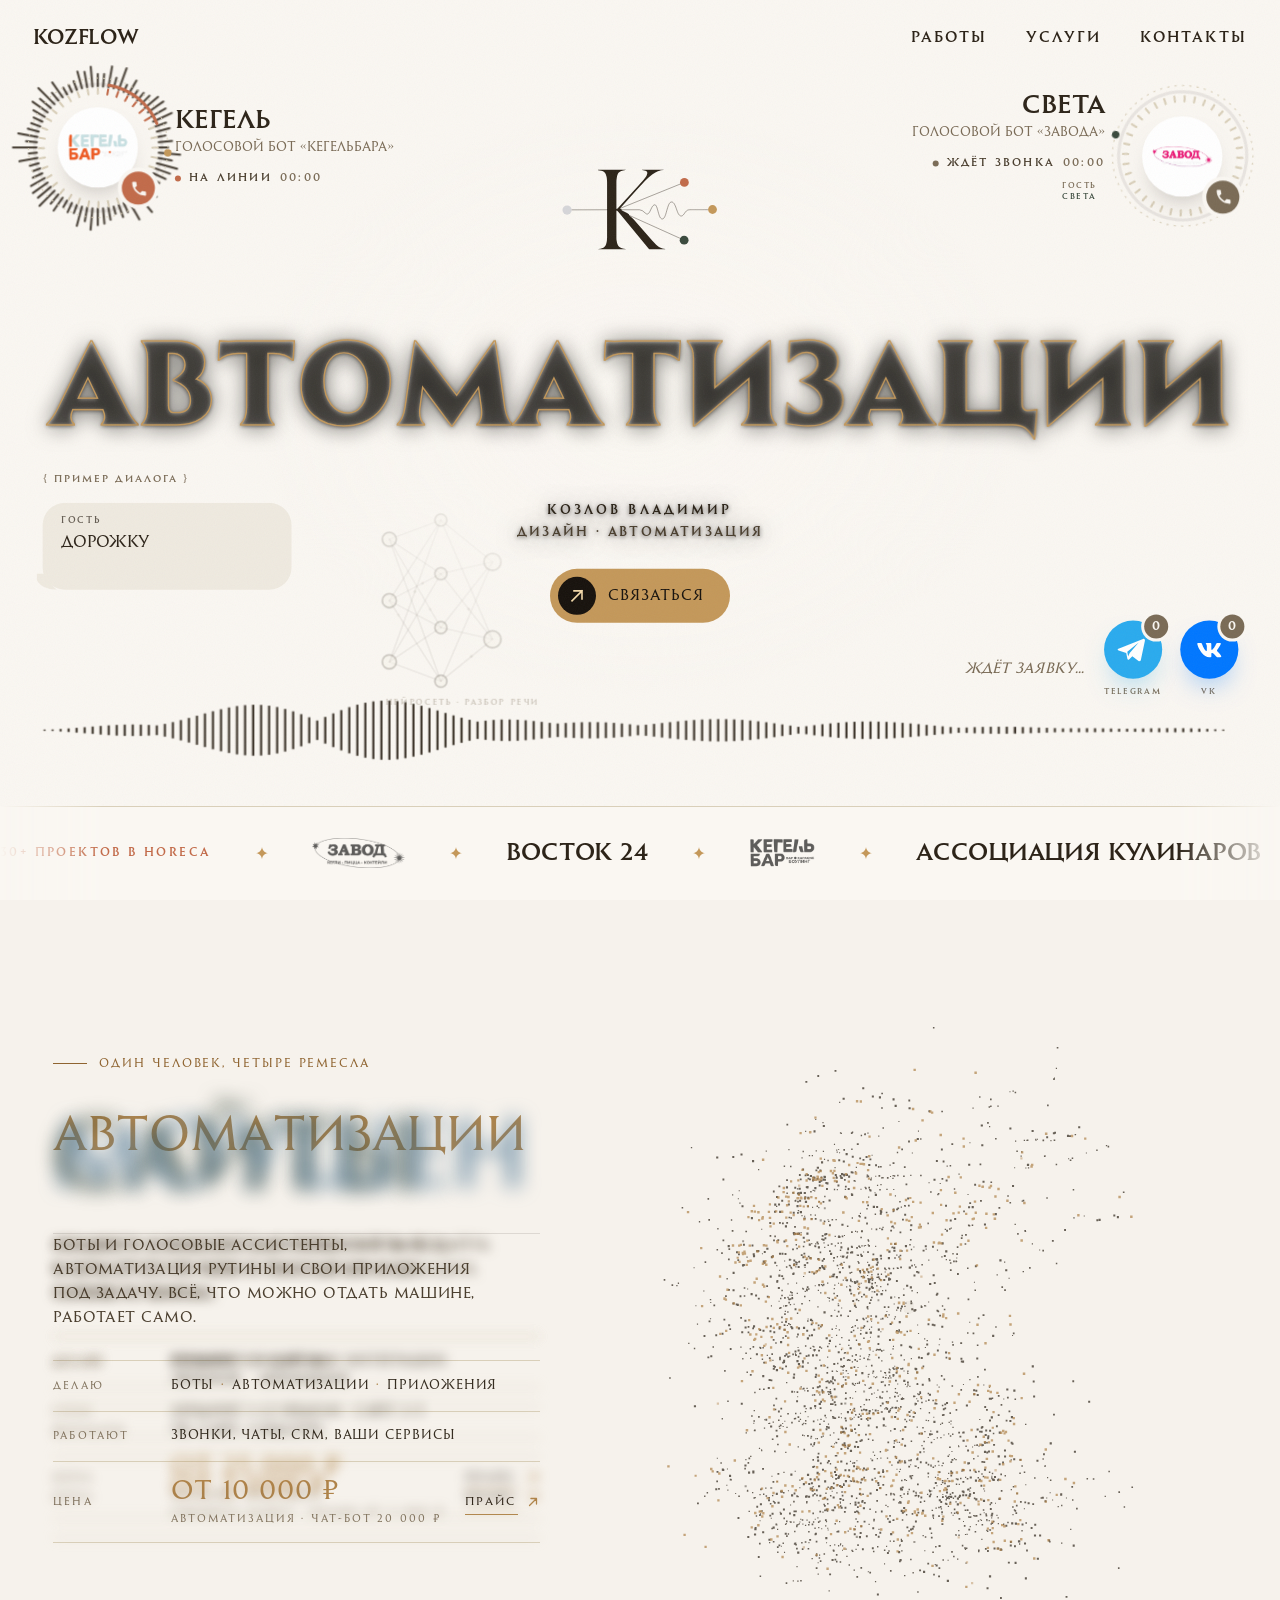
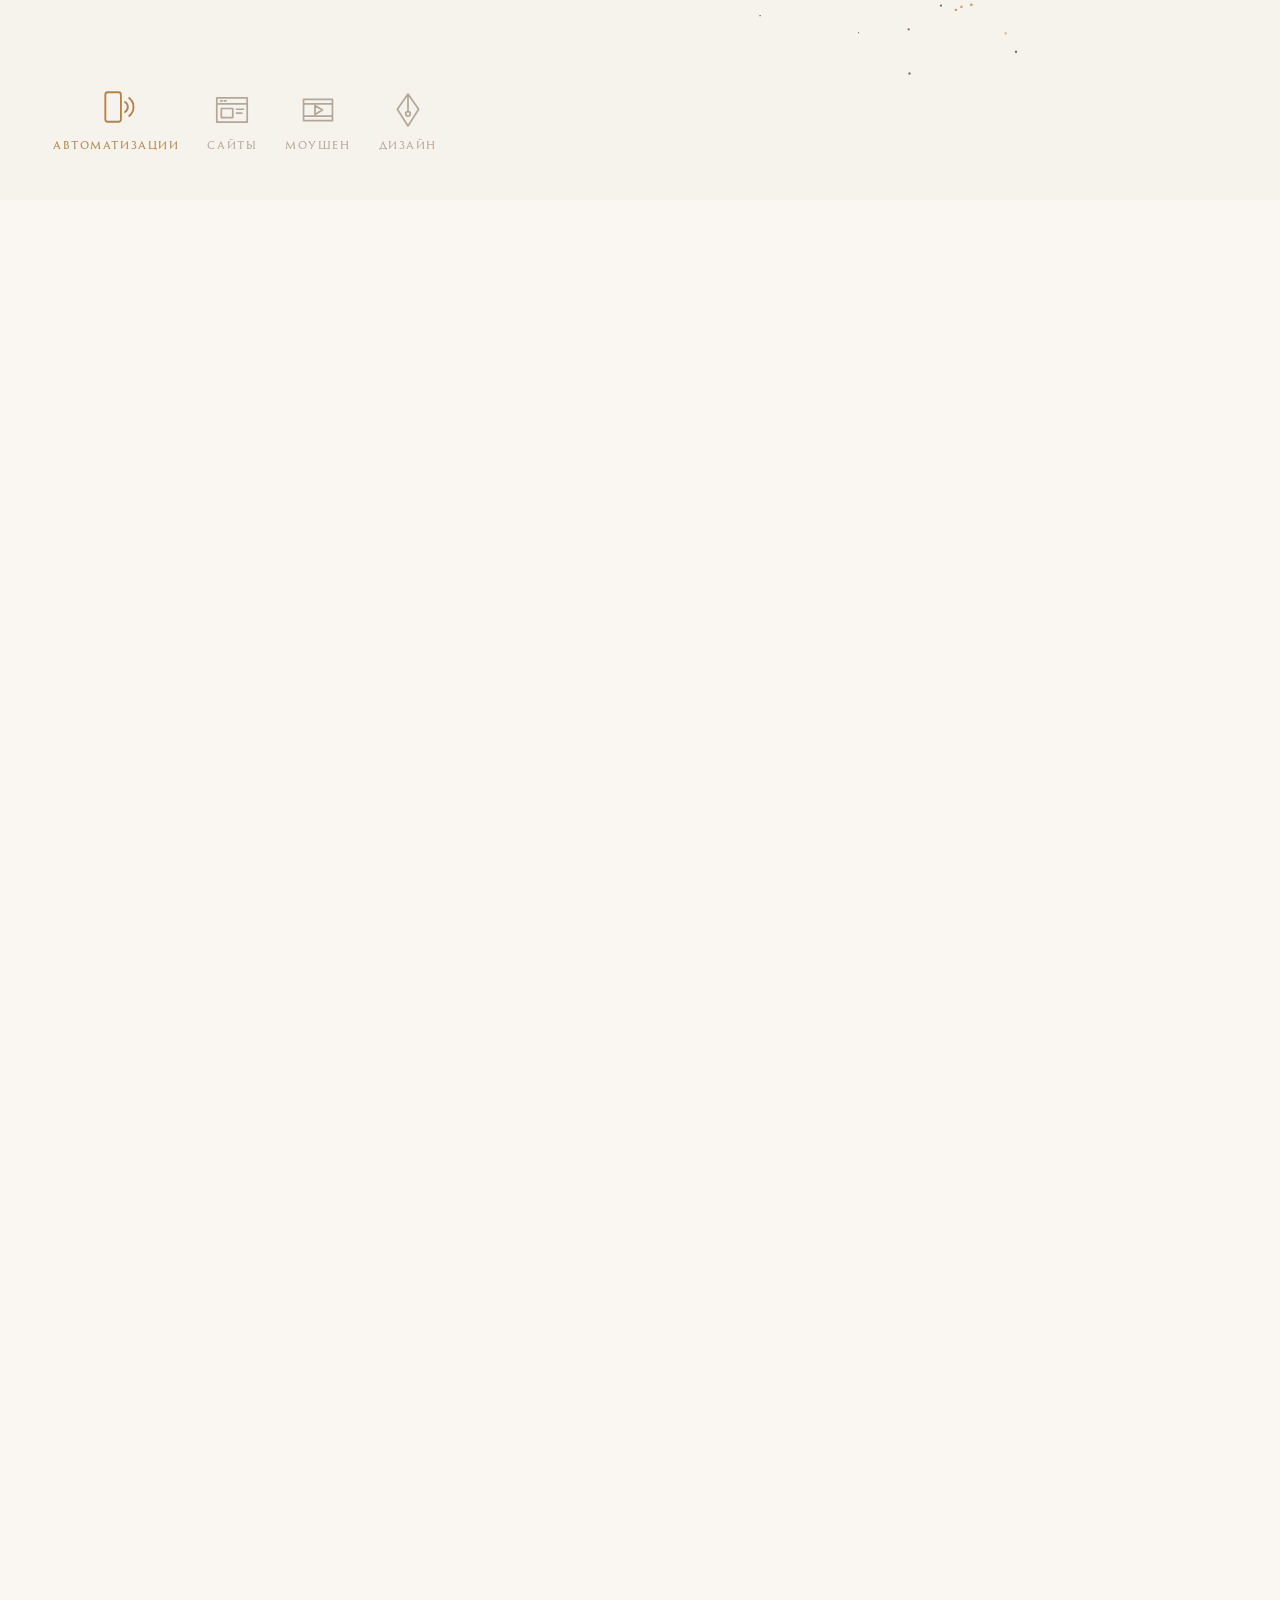
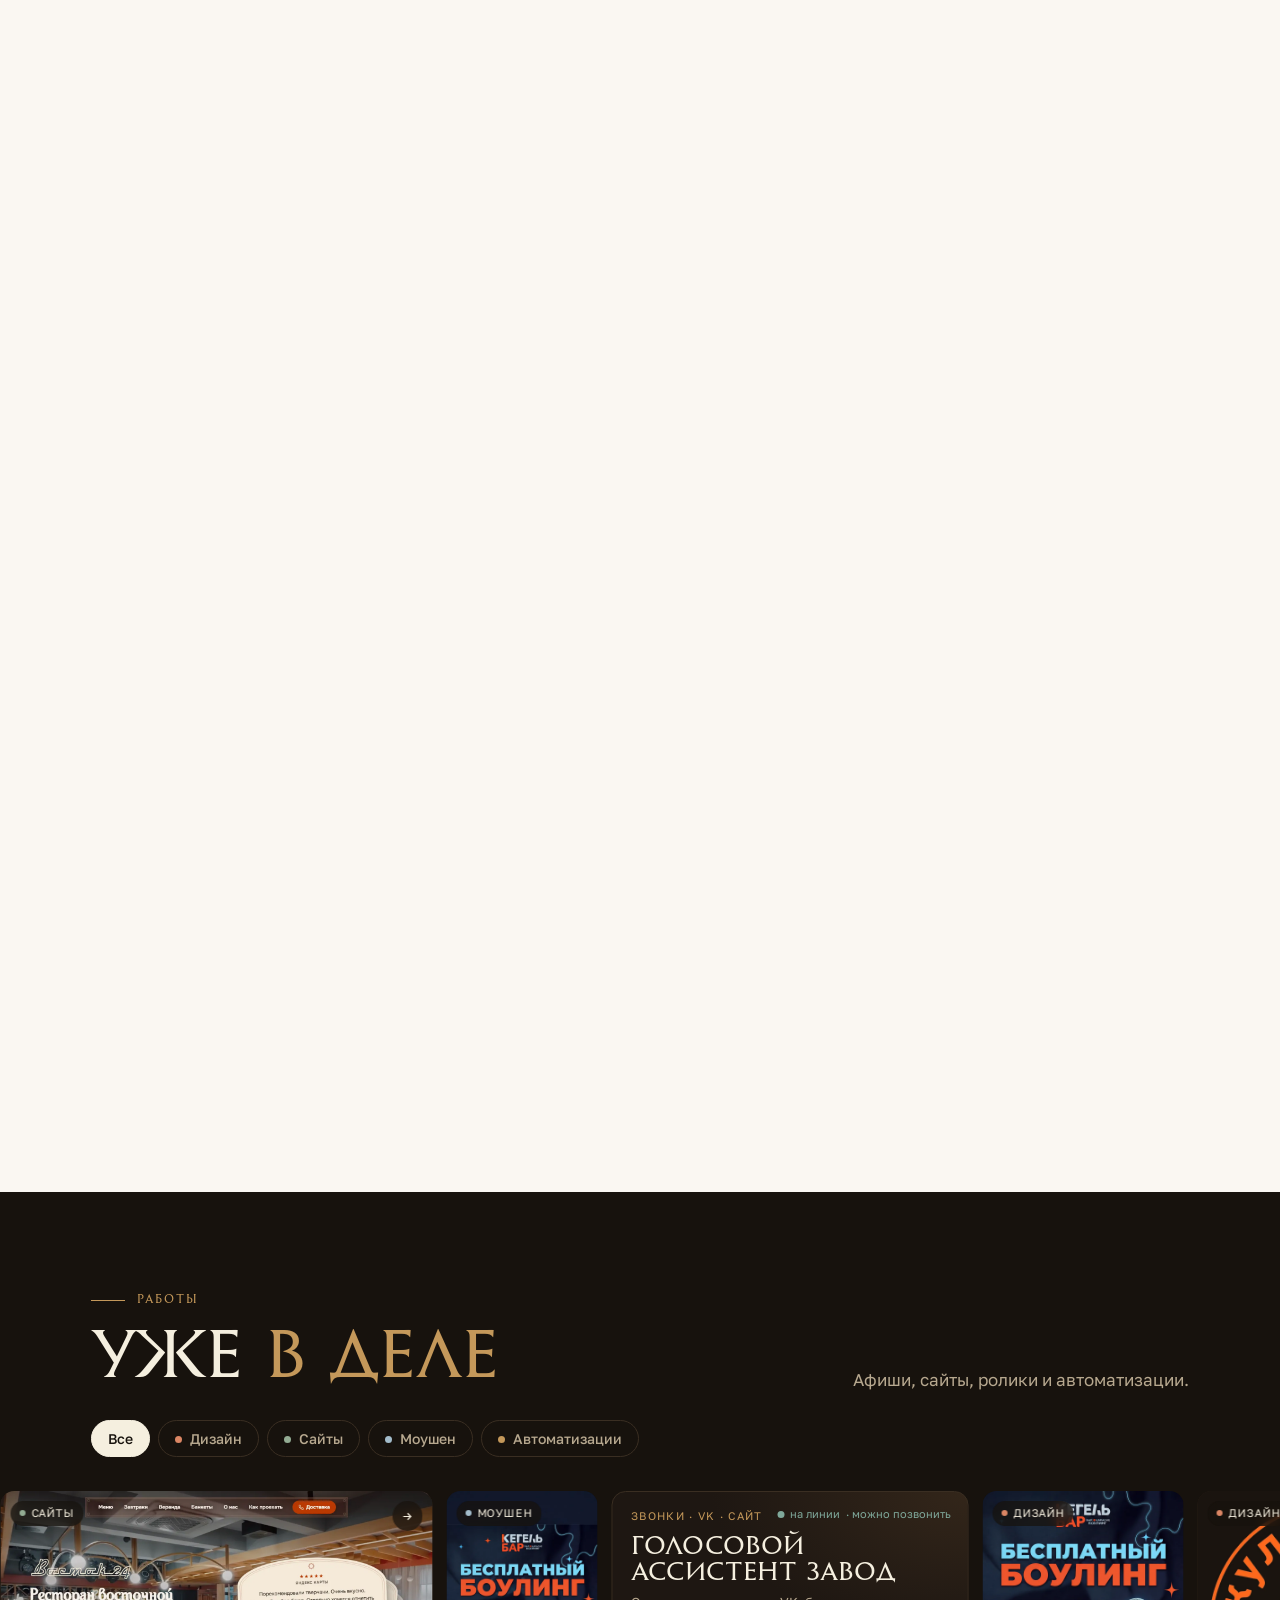
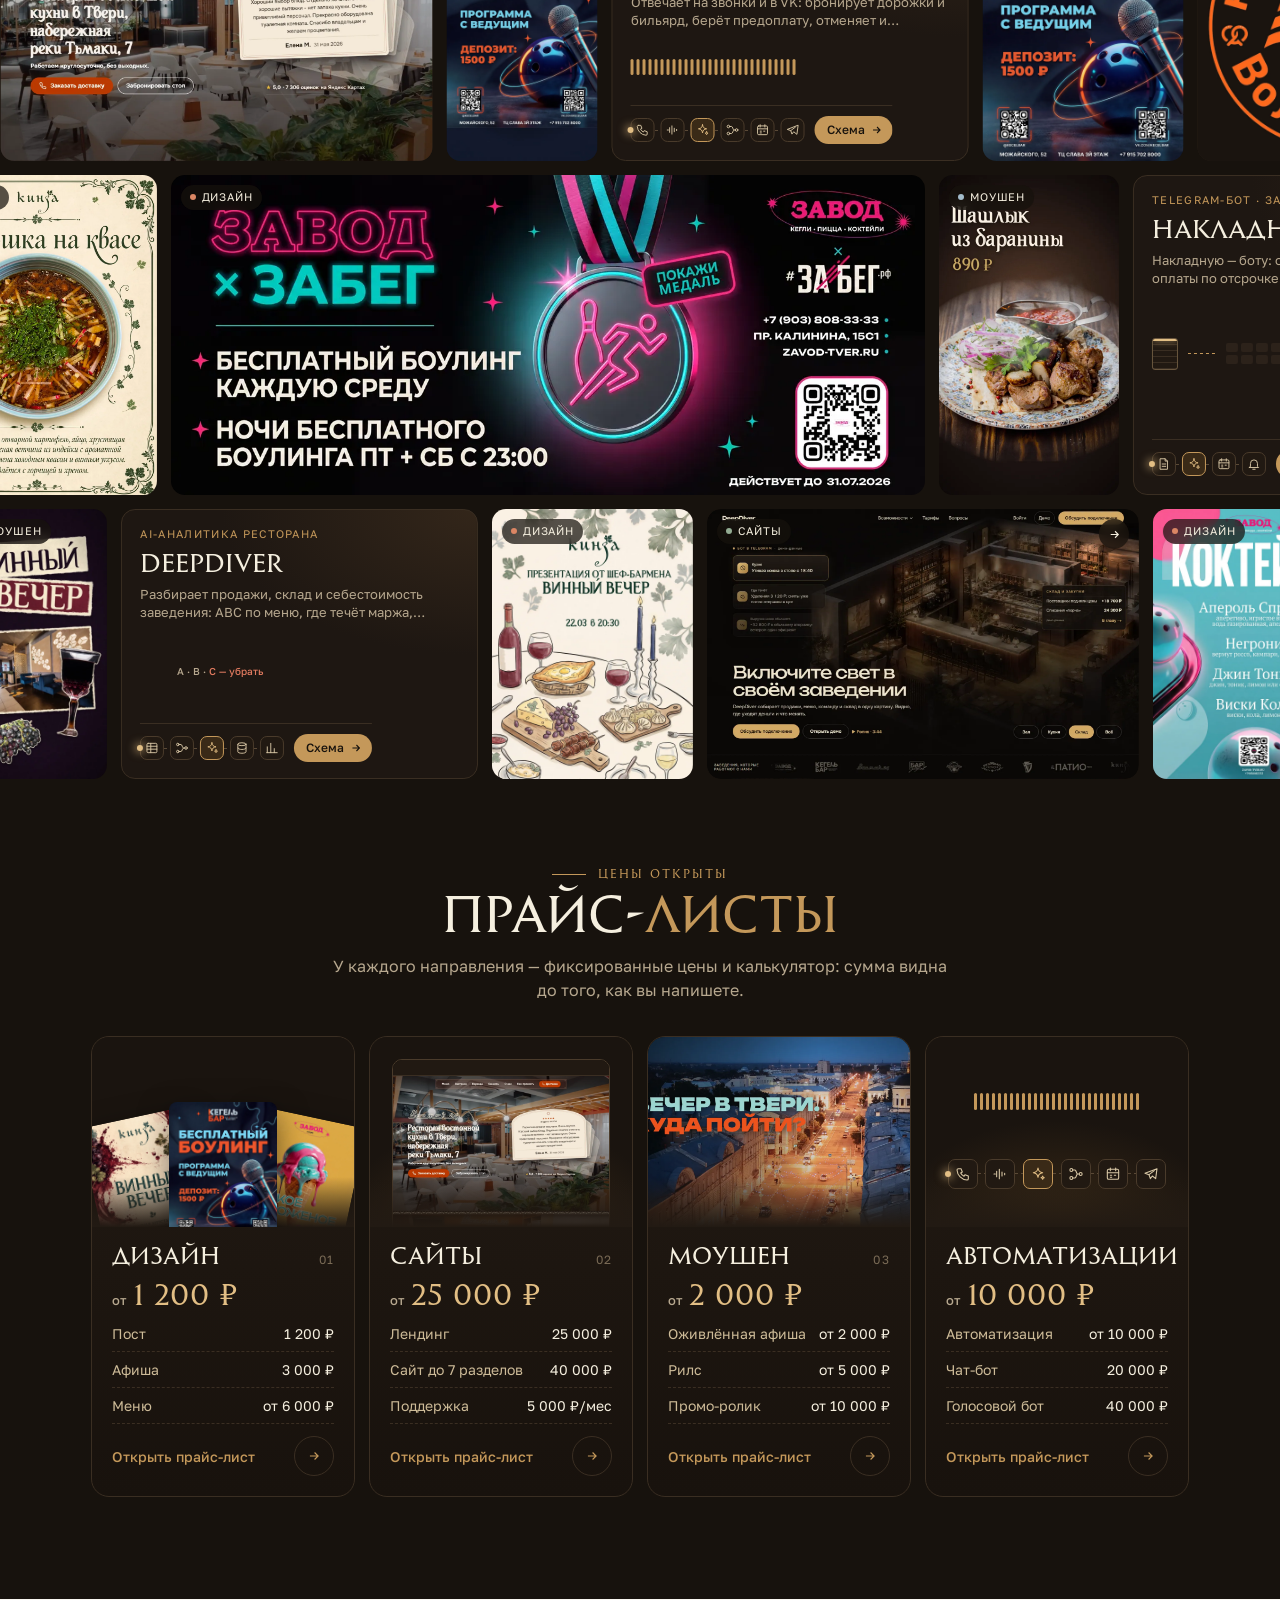
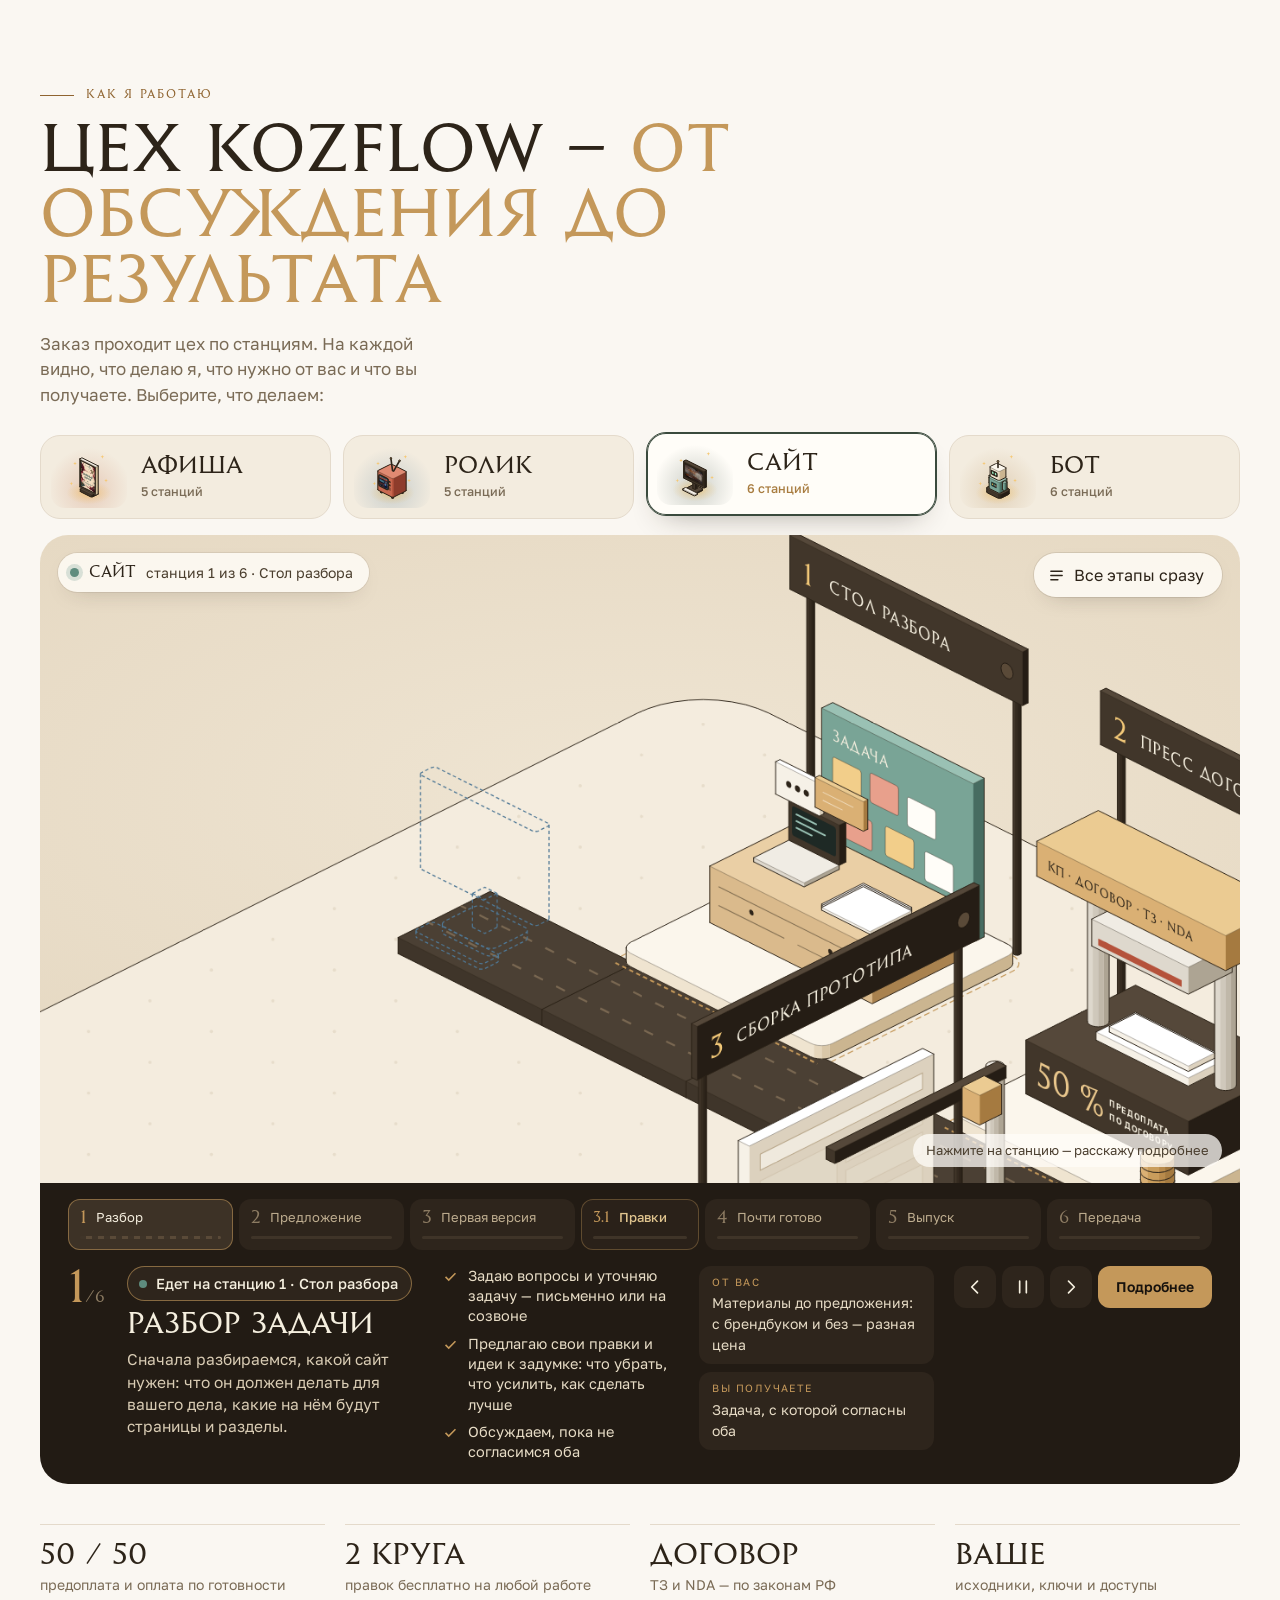
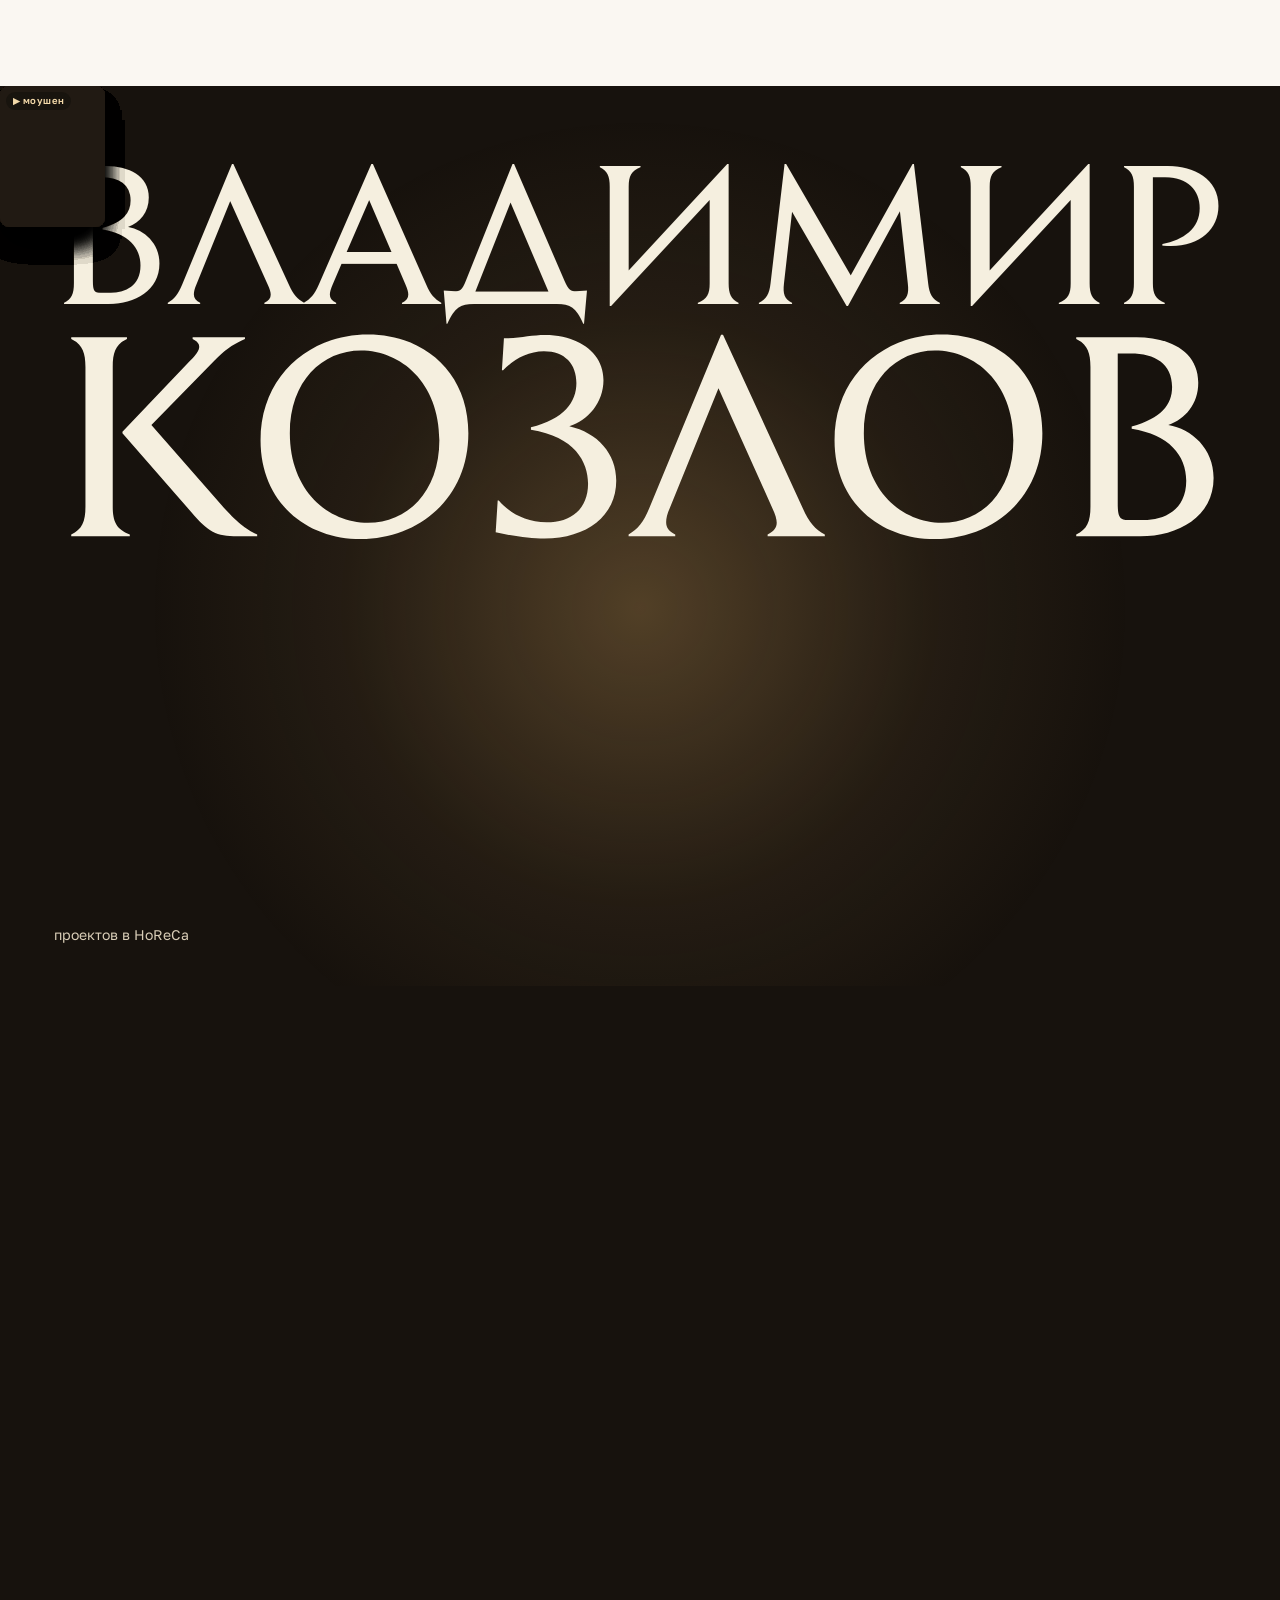
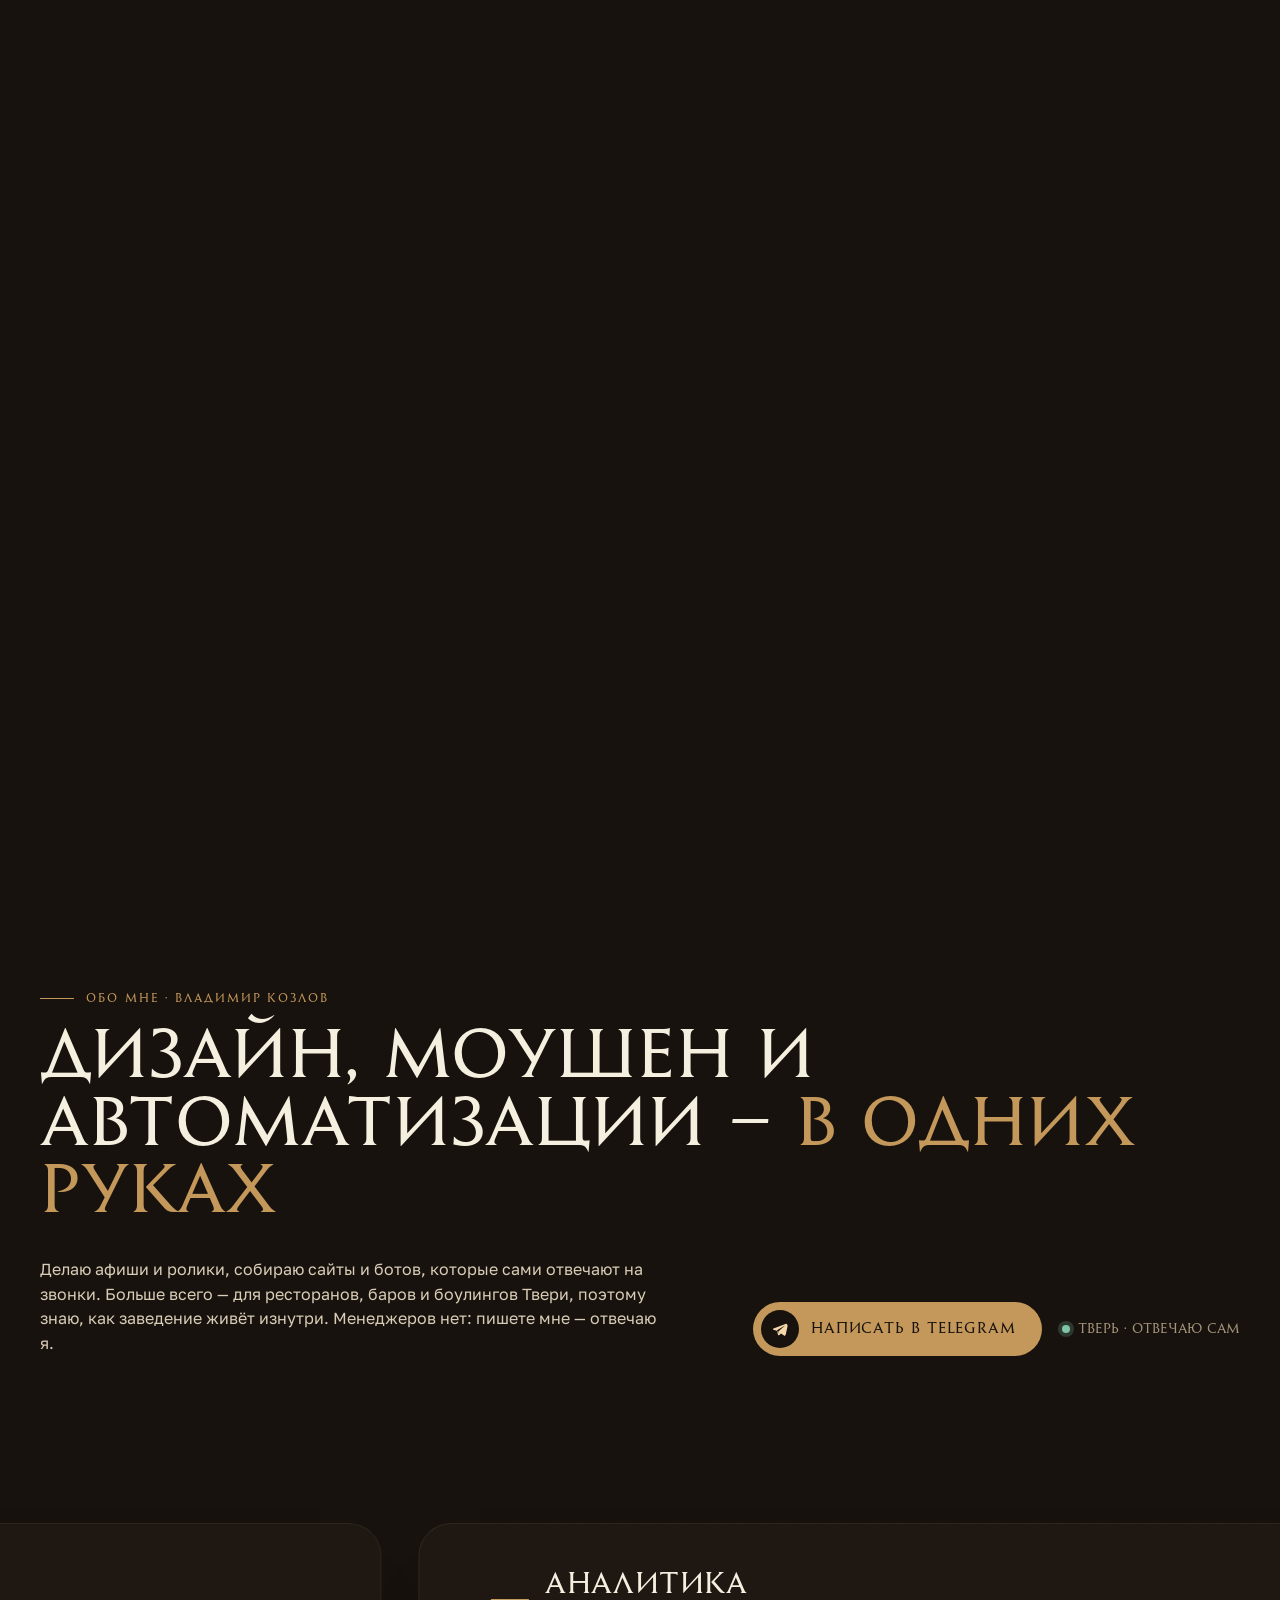
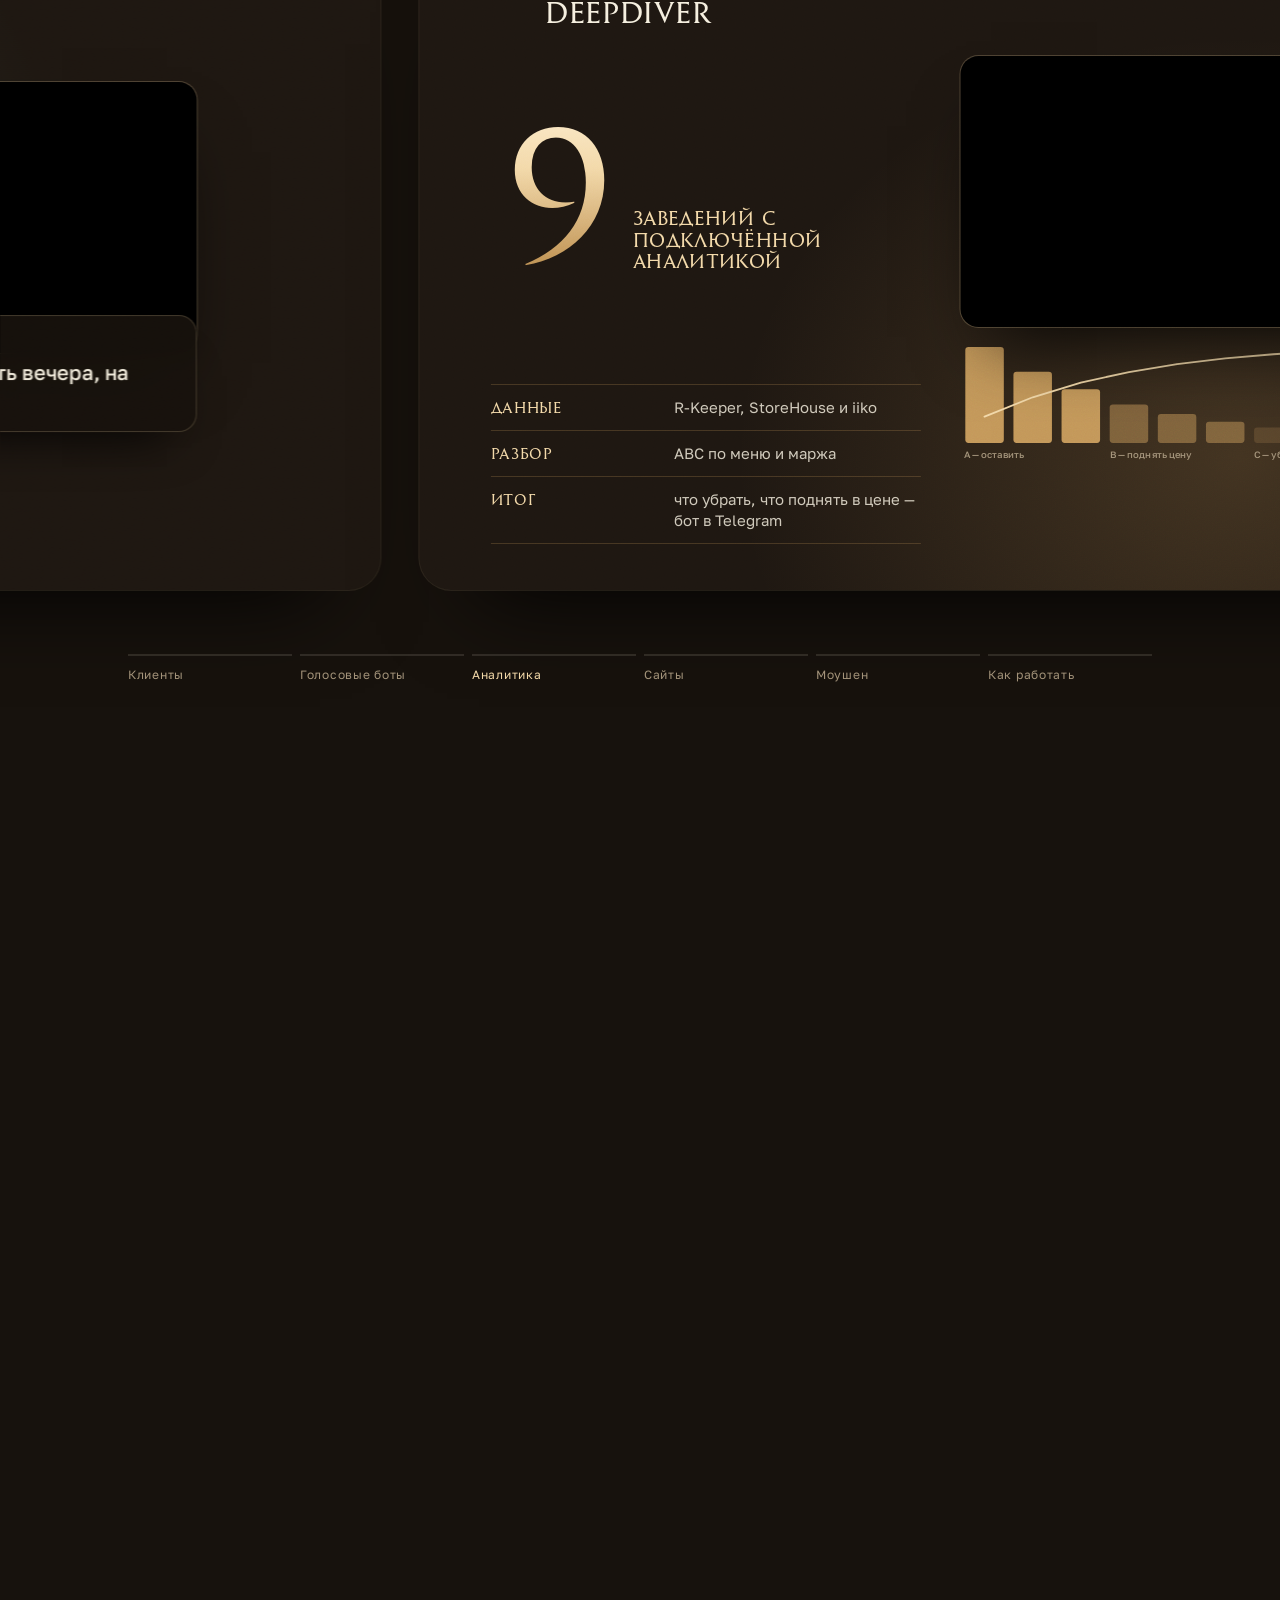
==== commit d0bce591: "feat(main): one eyebrow, one Telegram button, craft colours across sections css/system.css loads las" ====
--- a/index.html
+++ b/index.html
@@ -25,6 +25,7 @@
 <link rel="stylesheet" href="css/process.css">
 <link rel="stylesheet" href="css/about.css">
 <link rel="stylesheet" href="css/contact.css">
+<link rel="stylesheet" href="css/system.css">
 <link rel="stylesheet" href="css/legacy-v3.css">
 <script type="application/ld+json">
 {
@@ -125,7 +126,7 @@
 <section class="wk" id="works" aria-label="Работы">
   <div class="wrap">
     <div class="head">
-      <h2>Уже <em>в деле</em></h2>
+      <div><p class="kick">Работы</p><h2>Уже <em>в деле</em></h2></div>
       <p>Афиши, сайты, ролики и автоматизации.</p>
     </div>
     <div class="chips" role="group" aria-label="Фильтр работ"></div>
--- a/css/system.css
+++ b/css/system.css
@@ -0,0 +1,61 @@
+/* Сквозная система главной — грузится последней и сводит секции к одному виду (PRODUCT.md → Visual System, решения владельца 28–29.10).
+   Секции «Обо мне», «Цех», «Контакт» переносятся скриптами из МЕГАМОЗГИ и перезаписывают свои css при переносе —
+   поэтому общие правила живут здесь, а не в их файлах. */
+
+/* цвета ремёсел (js/services.js): тёмные — для светлого фона, светлые — для тёмного */
+:root{
+  --k-design:#C26B4A;--k-motion:#4F7896;--k-sites:#3A4A3D;--k-auto:#B0844A;
+  --k-design-l:#DB8664;--k-motion-l:#A3BCCB;--k-sites-l:#93AC93;--k-auto-l:#C4985A;
+  --eb-on-night:#C4985A;--eb-on-cream:#8F6430; /* 7.1:1 и 4.9:1 */
+}
+
+/* ---------- подпись над заголовком: STRome 12px, разрядка .16em, черта 34px ---------- */
+#services .svc-kicker,#works .head .kick,#process .cv-h .kick,#about .head .kick,#faq .kicker,#contact .eb{
+  display:flex;align-items:center;gap:12px;margin:0 0 18px;
+  font:400 12px/1 'STRome',Georgia,serif;letter-spacing:.16em;text-transform:uppercase;color:var(--eb-on-cream)}
+#services .svc-kicker::before,#works .head .kick::before,#process .cv-h .kick::before,#about .head .kick::before,#faq .kicker::before,#contact .eb::before{
+  content:'';flex:none;width:34px;height:1px;background:currentColor}
+#works .head .kick,#about .head .kick,#contact .eb{color:var(--eb-on-night)}
+#faq .faq-ask .kicker{margin:0 0 10px}
+
+/* FAQ — легаси-заголовок в общий ритм: лид обычным текстом, как в остальных секциях */
+#faq .faq-lede{margin-top:22px;max-width:560px;font:400 clamp(16px,1.25vw,18px)/1.55 'Golos Text',system-ui,sans-serif;font-style:normal;text-transform:none;letter-spacing:normal;color:#4A3E2E}
+
+/* ---------- кнопка Telegram: золотая пилюля с тёмным кругом-значком (эталон — .btn в #contact) ---------- */
+#about .tg{display:inline-flex;align-items:center;gap:12px;padding:8px 26px 8px 8px;border-radius:999px;background:#C4985A;color:#17120D;
+  font:400 15px/1 'STRome',Georgia,serif;letter-spacing:.06em;text-transform:uppercase;text-decoration:none;
+  transition:transform .5s cubic-bezier(.16,1,.3,1),background .3s}
+#about .tg:hover{transform:translateY(-2px);background:#D4A86A}
+#about .tg svg{flex:none;box-sizing:border-box;width:38px;height:38px;padding:10.5px;border-radius:50%;background:#17120D;fill:#F3D9A9}
+
+/* ---------- цвета ремёсел ---------- */
+/* «Работы» (тёмный фон): точка ремесла на фильтре и на ярлыке карточки */
+#works .chip[data-c=design],#works .tag[data-c=design]{--c:var(--k-design-l)}
+#works .chip[data-c=motion],#works .tag[data-c=motion]{--c:var(--k-motion-l)}
+#works .chip[data-c=sites],#works .tag[data-c=sites]{--c:var(--k-sites-l)}
+#works .chip[data-c=auto],#works .tag[data-c=auto]{--c:var(--k-auto-l)}
+#works .chip[data-c]:not([data-c=all])::before,#works .tag[data-c]::before{content:'';display:inline-block;width:7px;height:7px;margin-right:8px;border-radius:50%;background:var(--c);vertical-align:.08em}
+#works .tag[data-c]::before{width:6px;height:6px;margin-right:6px}
+#works .chip[data-c]:not([data-c=all])[aria-pressed=true]{background:var(--c);border-color:var(--c);color:#17120D}
+#works .chip[data-c]:not([data-c=all])[aria-pressed=true]::before{background:#17120D}
+
+/* «Цех» (светлый фон): пакет подсвечивается цветом своего ремесла */
+#process .pk[data-p=poster]{--c:var(--k-design)}
+#process .pk[data-p=video]{--c:var(--k-motion)}
+#process .pk[data-p=site]{--c:var(--k-sites)}
+#process .pk[data-p=bot]{--c:var(--k-auto)}
+#process .pk[data-p] .pk-ic{background:radial-gradient(circle at 50% 70%,color-mix(in srgb,var(--c) 26%,transparent),transparent 72%)}
+#process .pk[data-p][aria-selected=true]{border-color:var(--c);box-shadow:0 0 0 1px var(--c) inset,0 14px 30px -18px rgba(45,36,25,.45)}
+
+/* глобальный .cta героя (reel.css: тёмная пилюля 56px) задевает обёртку кнопки в «Обо мне» — там это просто ряд */
+#about .cta{background:none;padding:0;border-radius:0;color:inherit;font-weight:inherit;letter-spacing:normal;text-transform:none;overflow:visible}
+
+/* кнопка героя «Связаться» — та же пилюля: золото, тёмный круг со стрелкой слева; прокрутка текста и поворот стрелки остаются */
+.copy > .cta{flex-direction:row-reverse;gap:12px;height:auto;padding:8px 26px 8px 8px;background:#C4985A;color:#17120D;
+  font:400 15px/1 'STRome',Georgia,serif;letter-spacing:.06em;text-transform:uppercase}
+.copy > .cta .chip{width:38px;height:38px;background:#17120D;color:#F3D9A9}
+.copy > .cta:hover{background:#D4A86A}
+
+/* «Работы» → «Прайс-листы»: та же подпись, по центру */
+#works .plh > span{display:flex;align-items:center;justify-content:center;gap:12px;font:400 12px/1 'STRome',Georgia,serif;letter-spacing:.16em;text-transform:uppercase;color:var(--eb-on-night)}
+#works .plh > span::before{content:'';flex:none;width:34px;height:1px;background:currentColor}
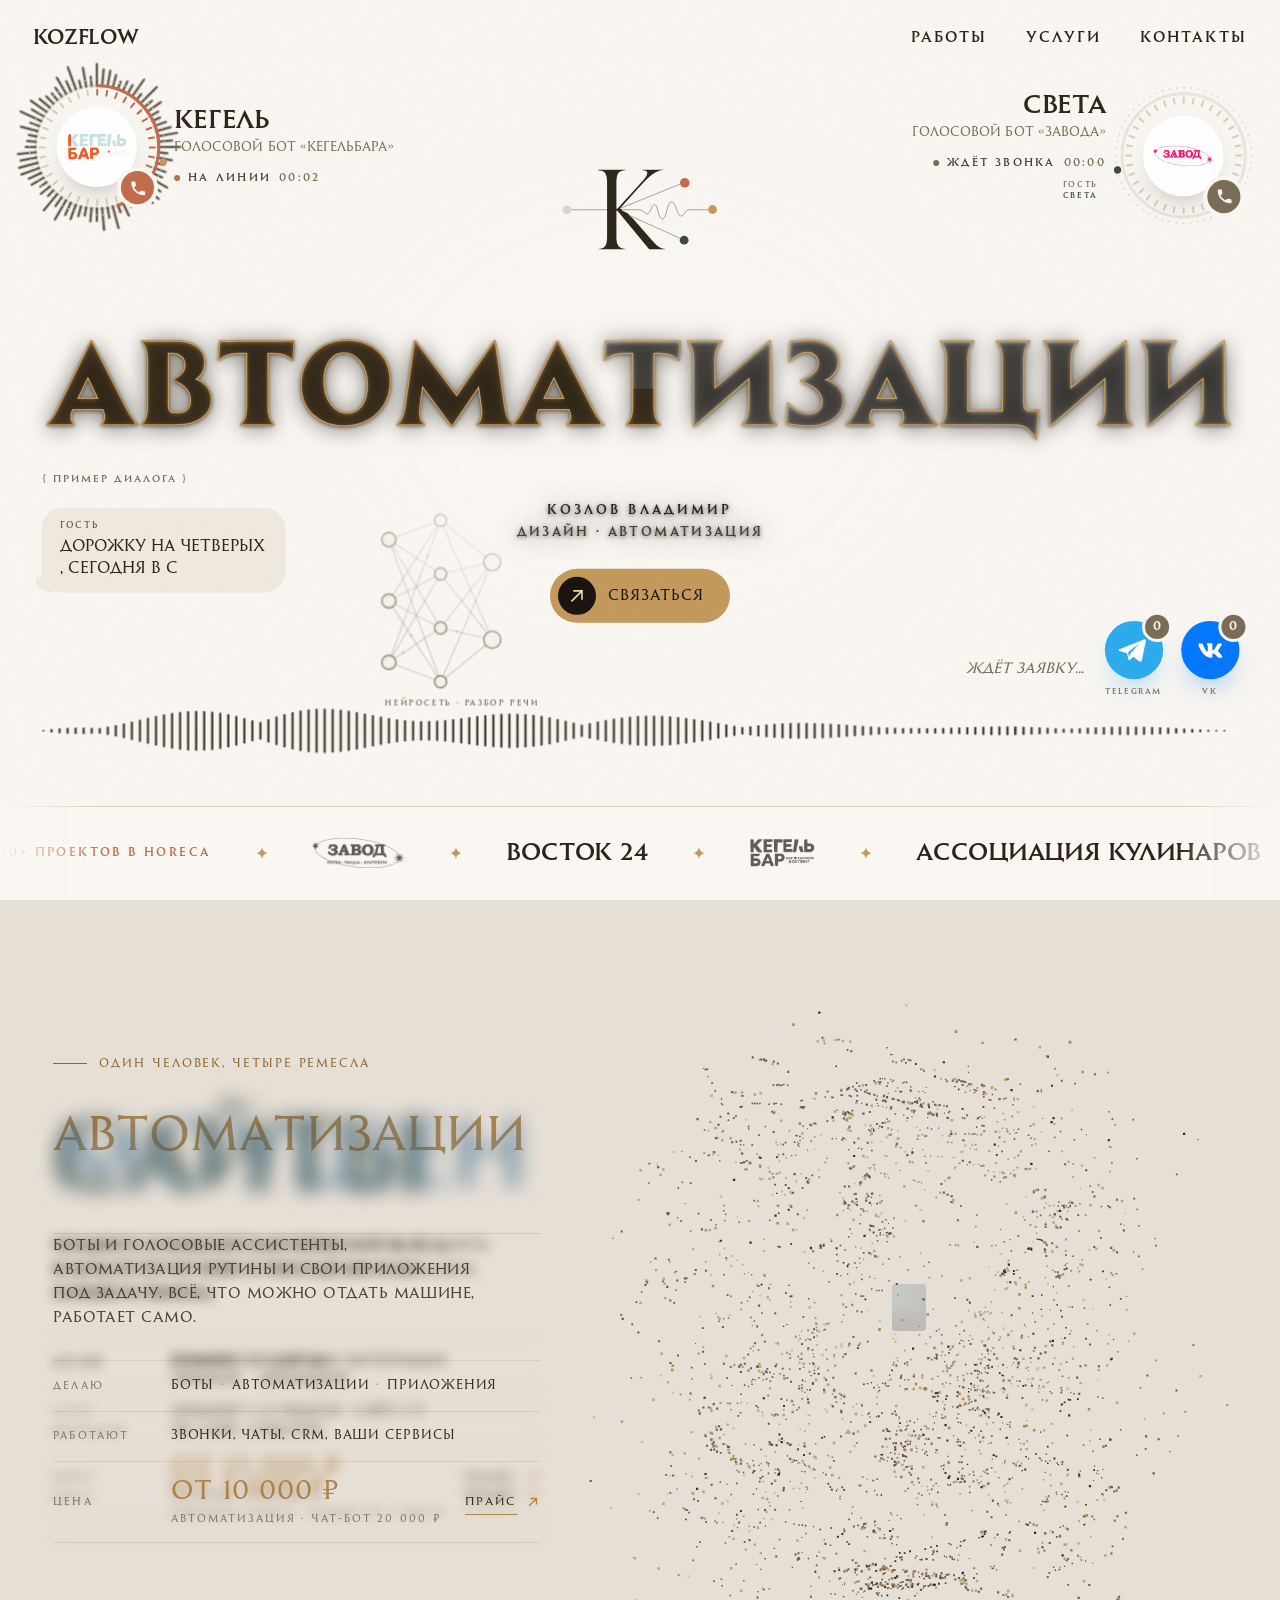
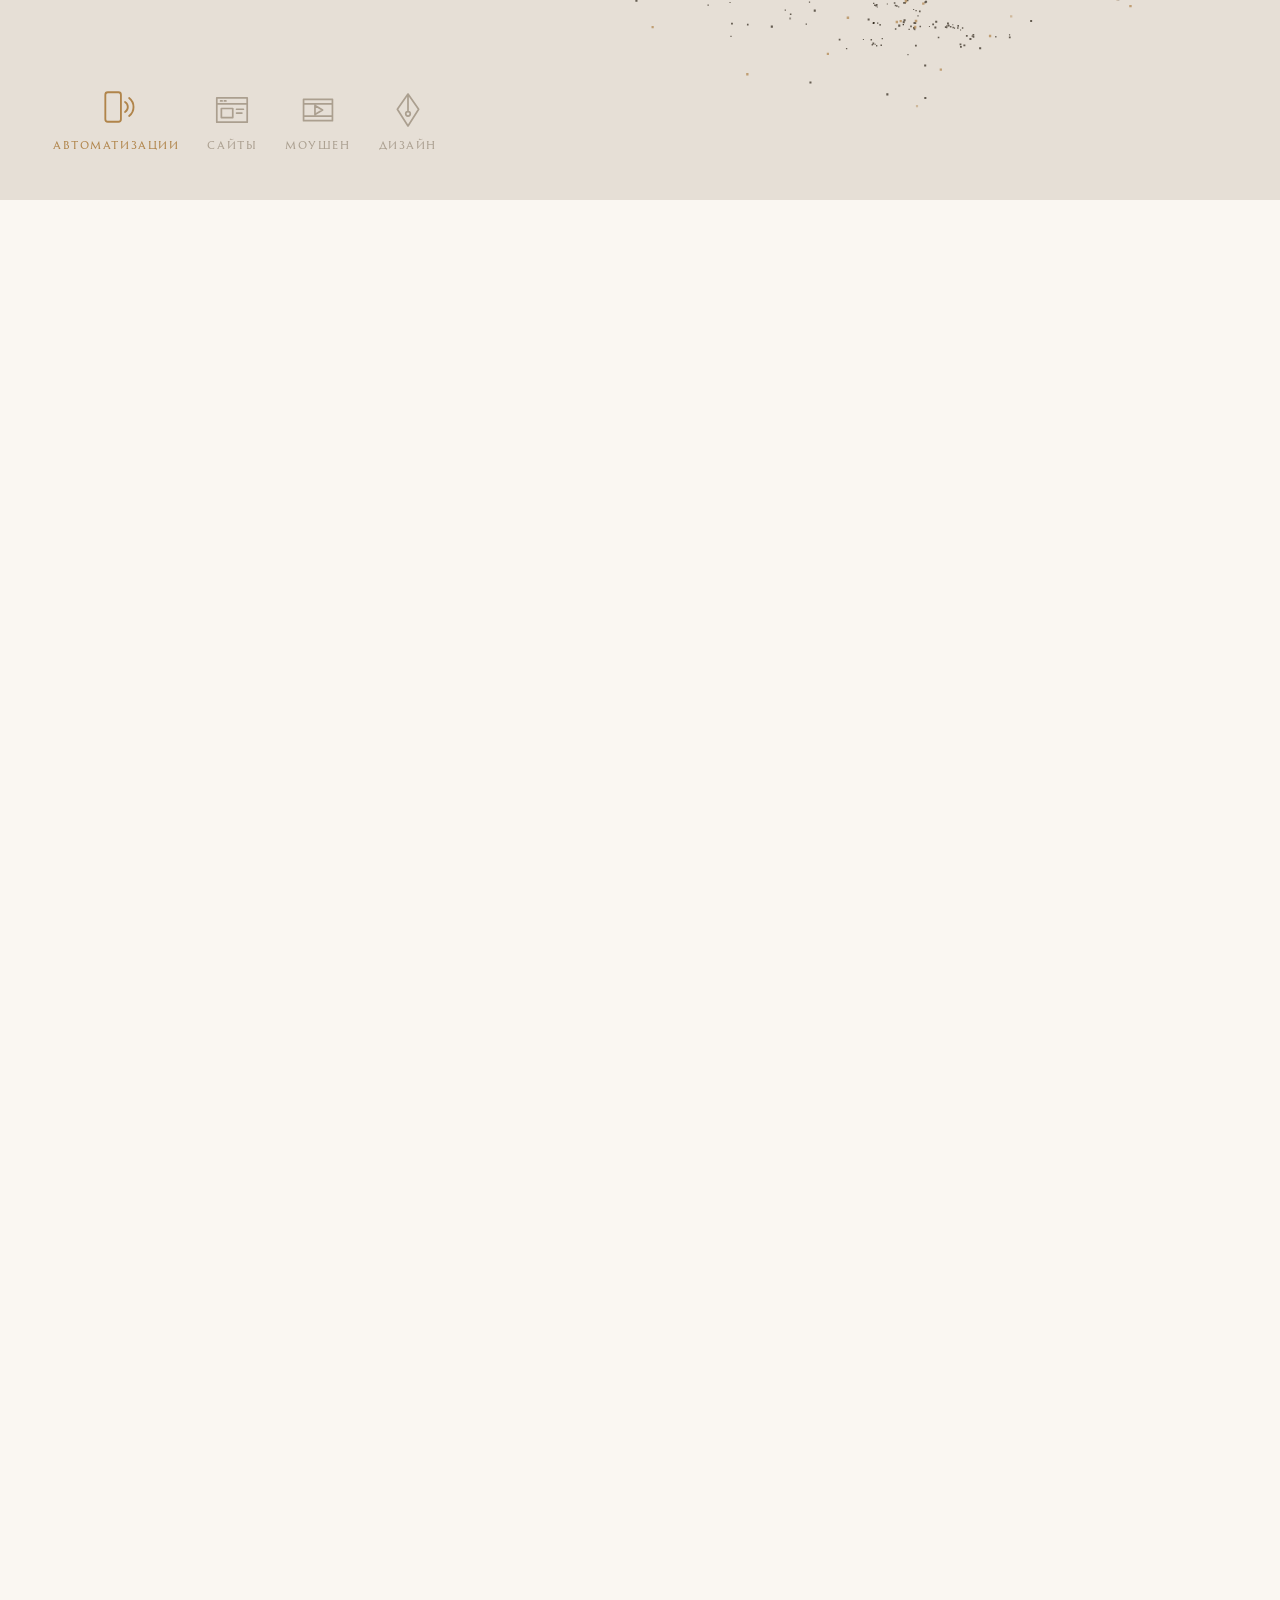
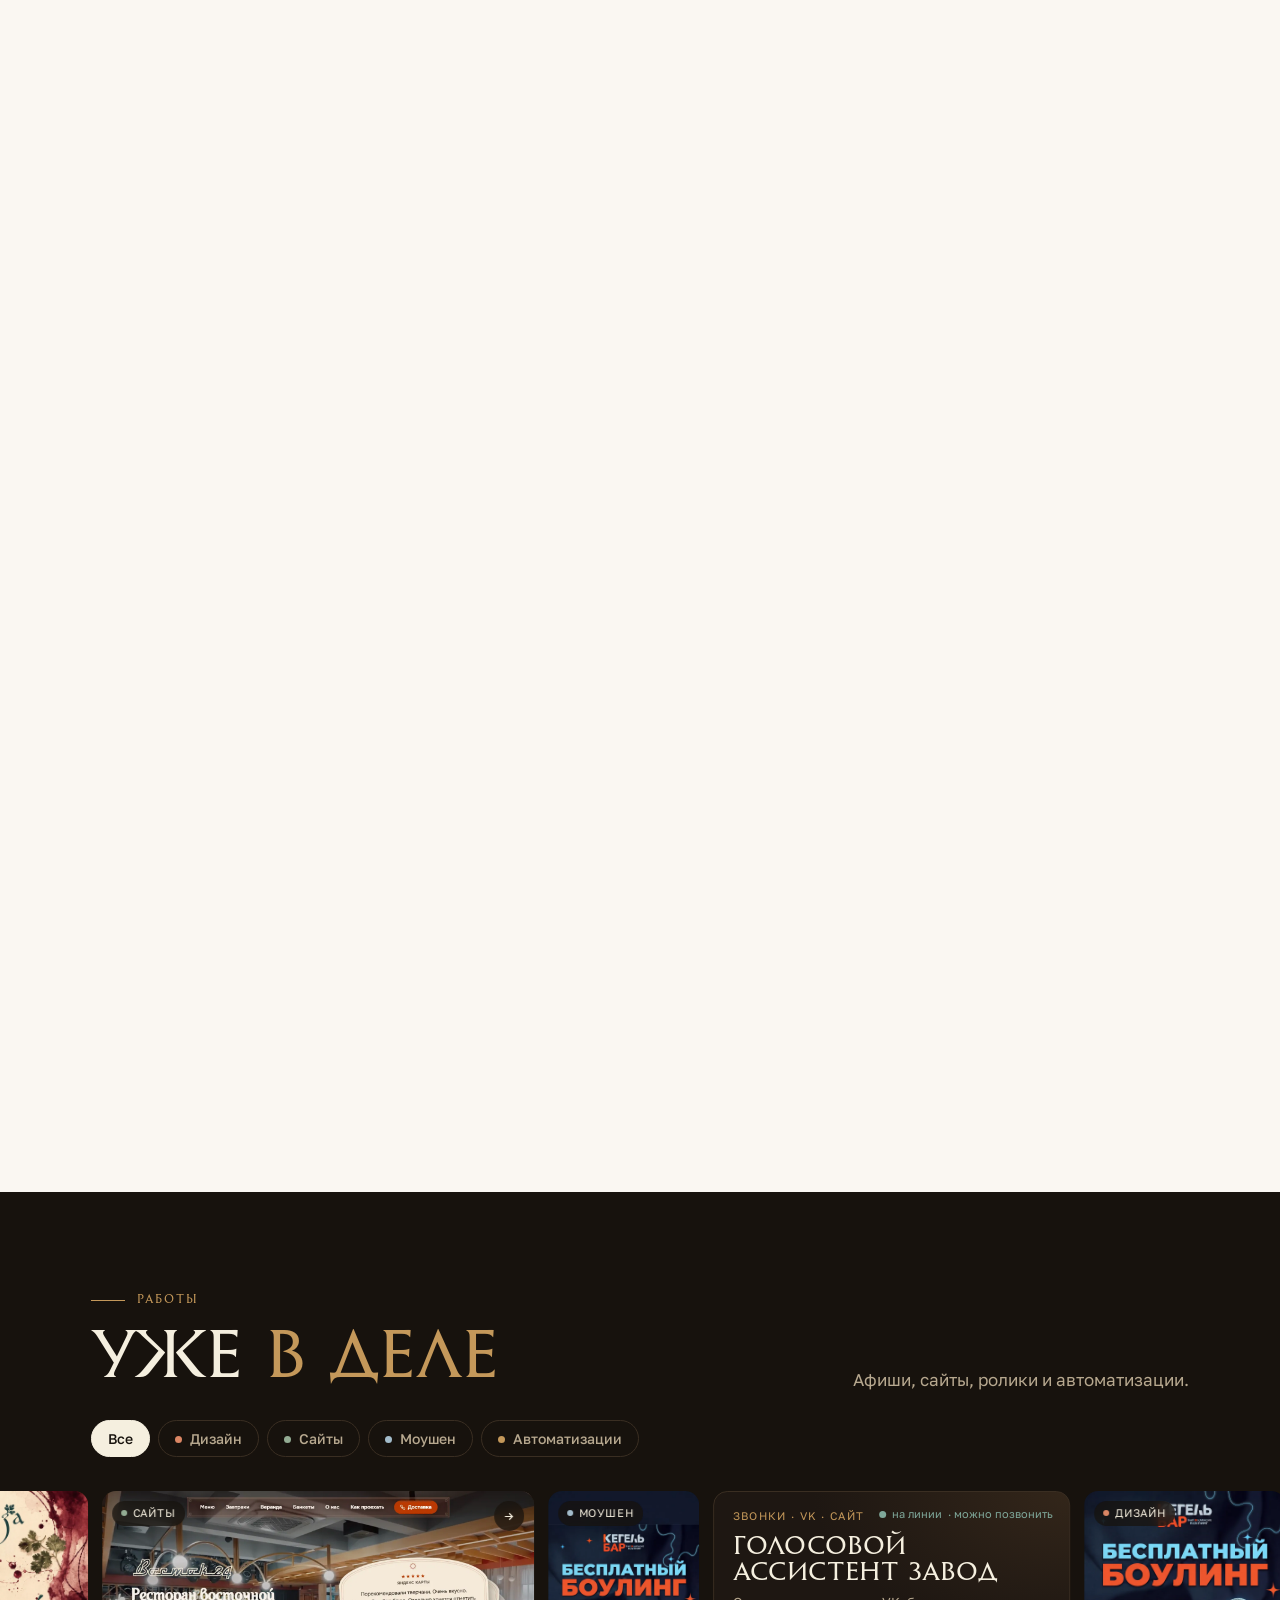
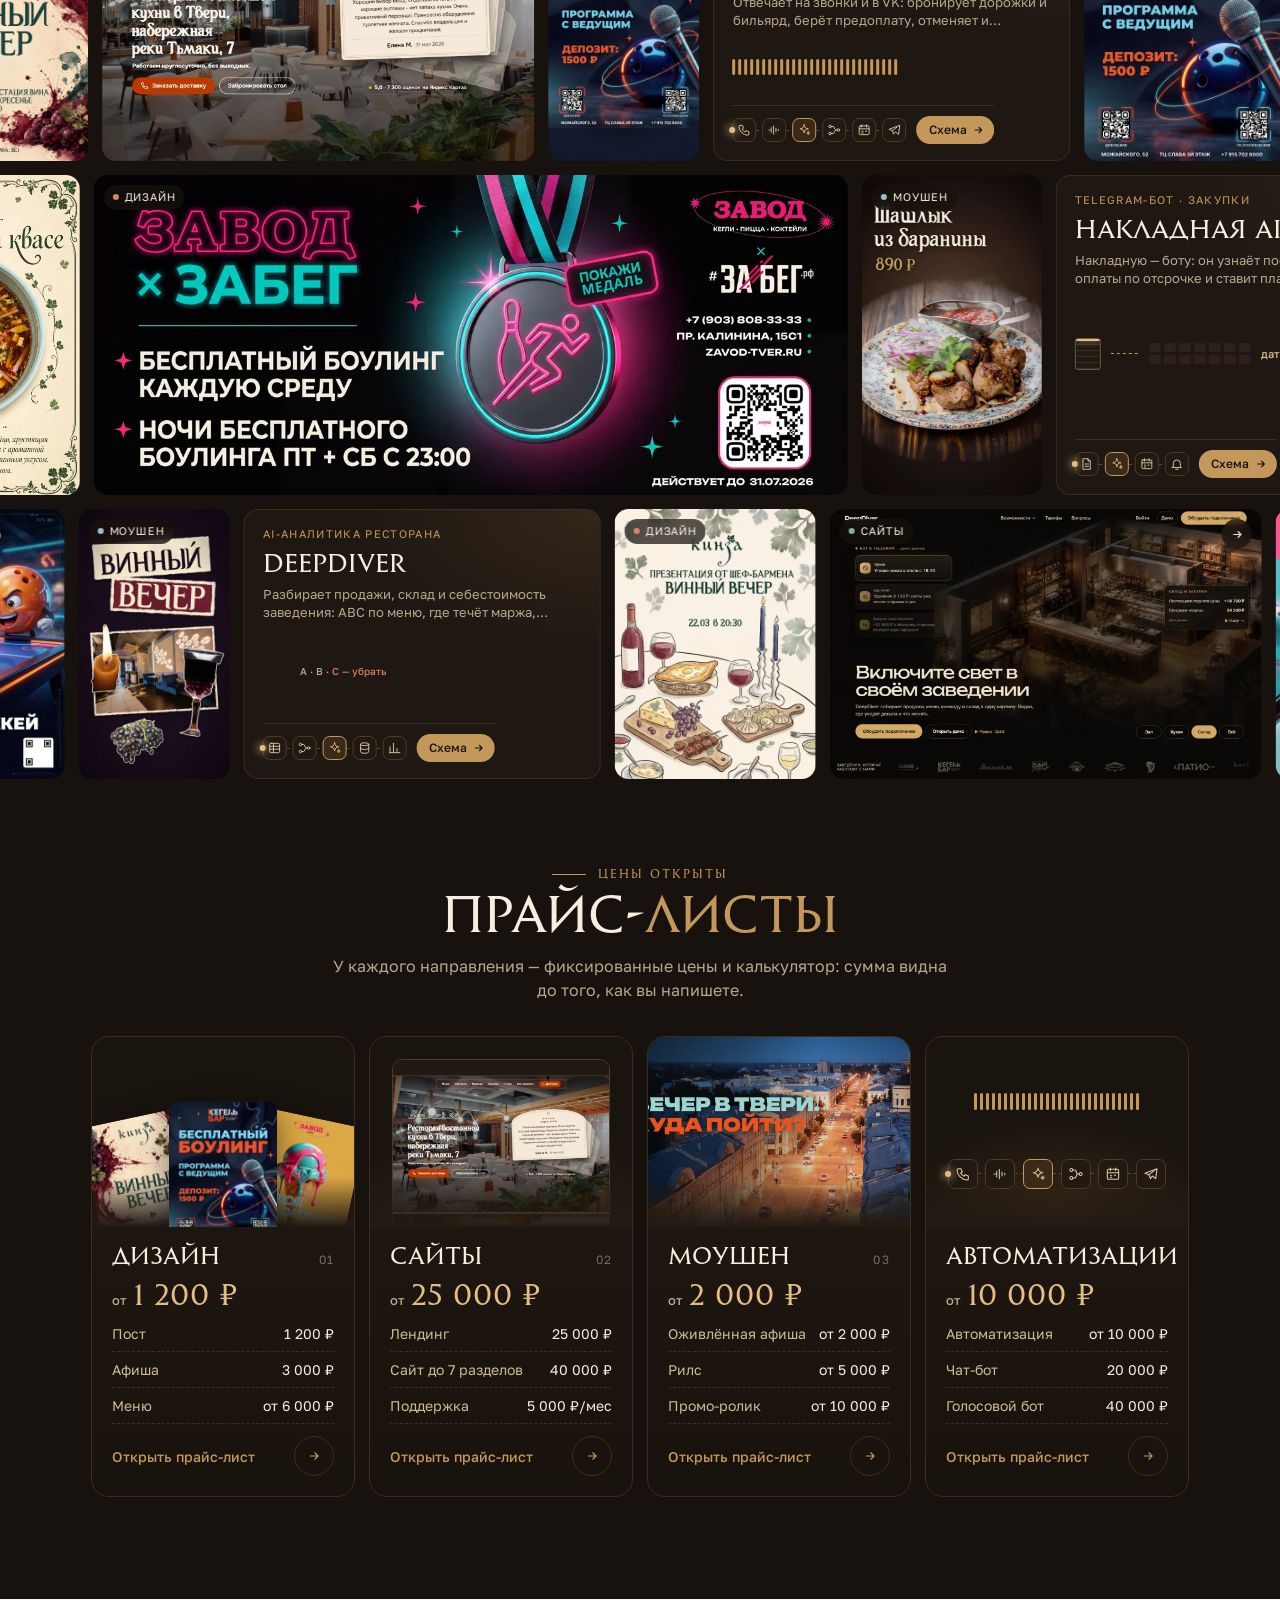
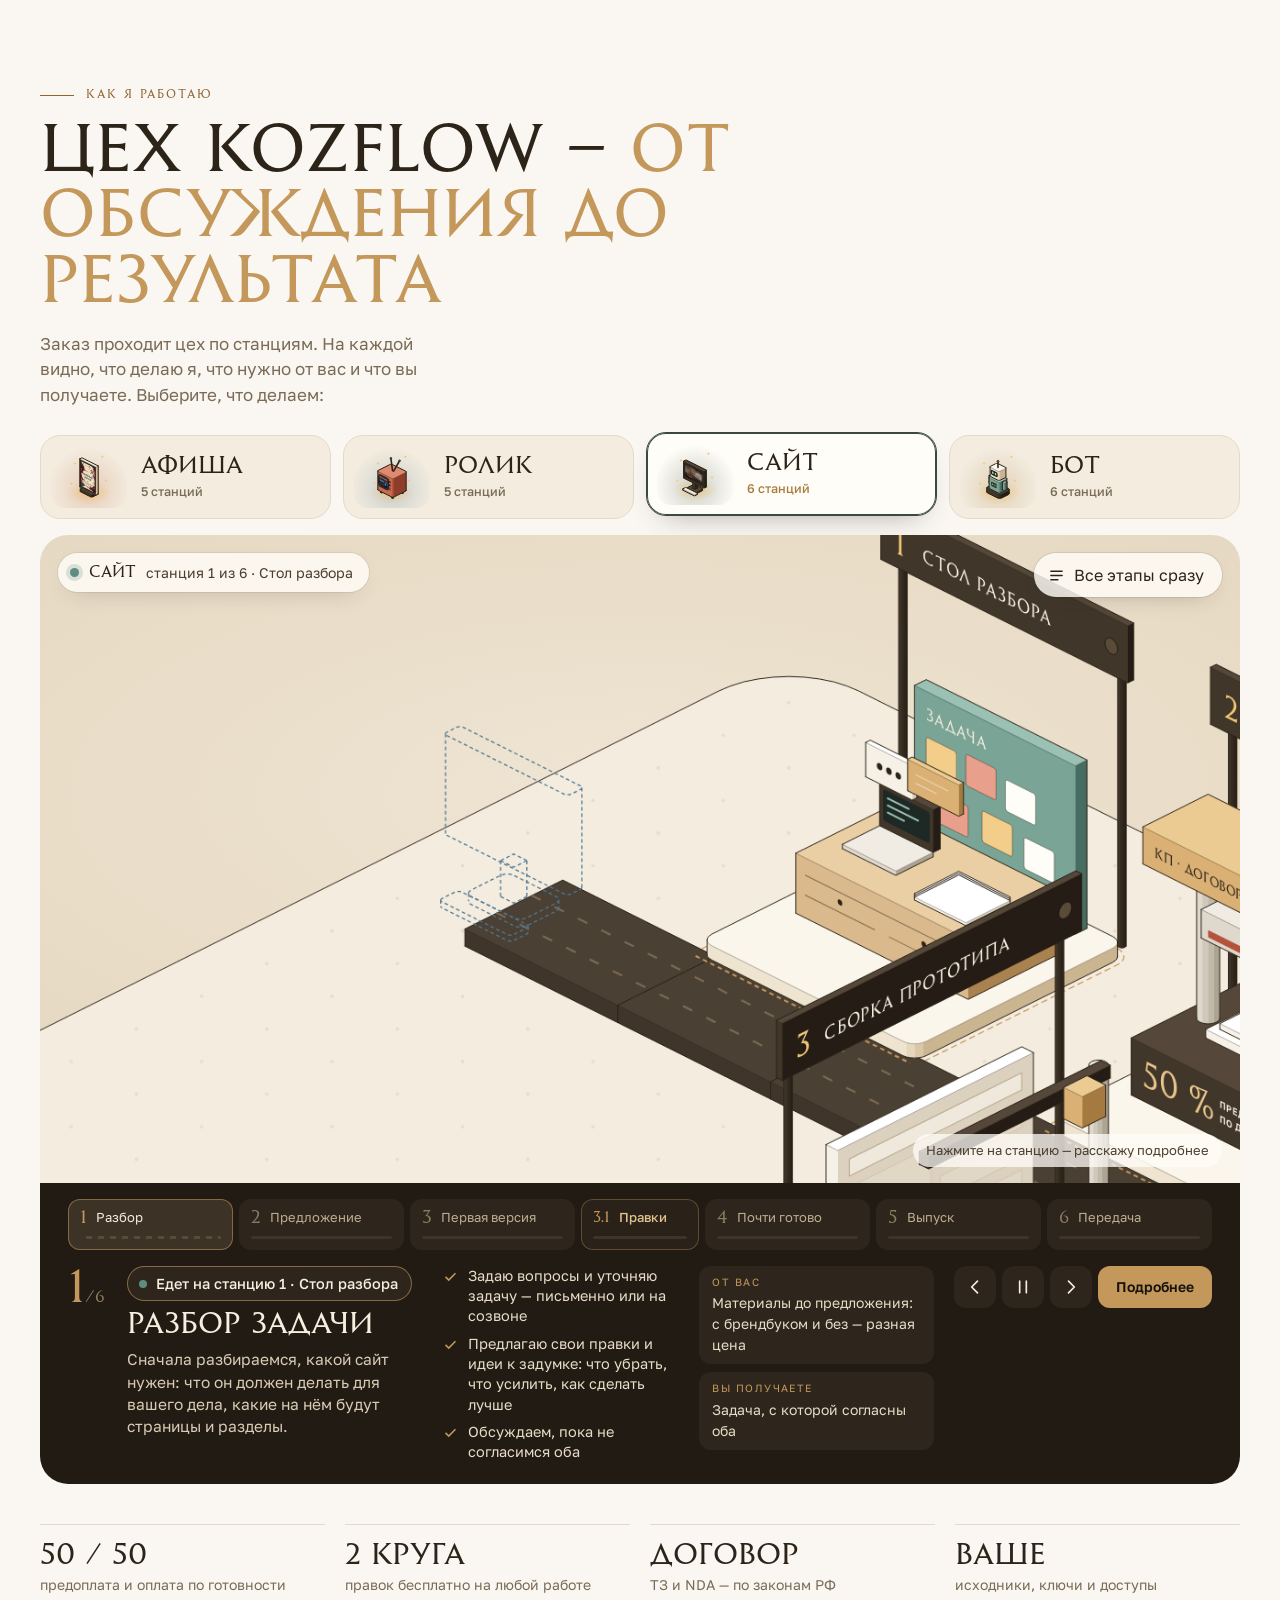
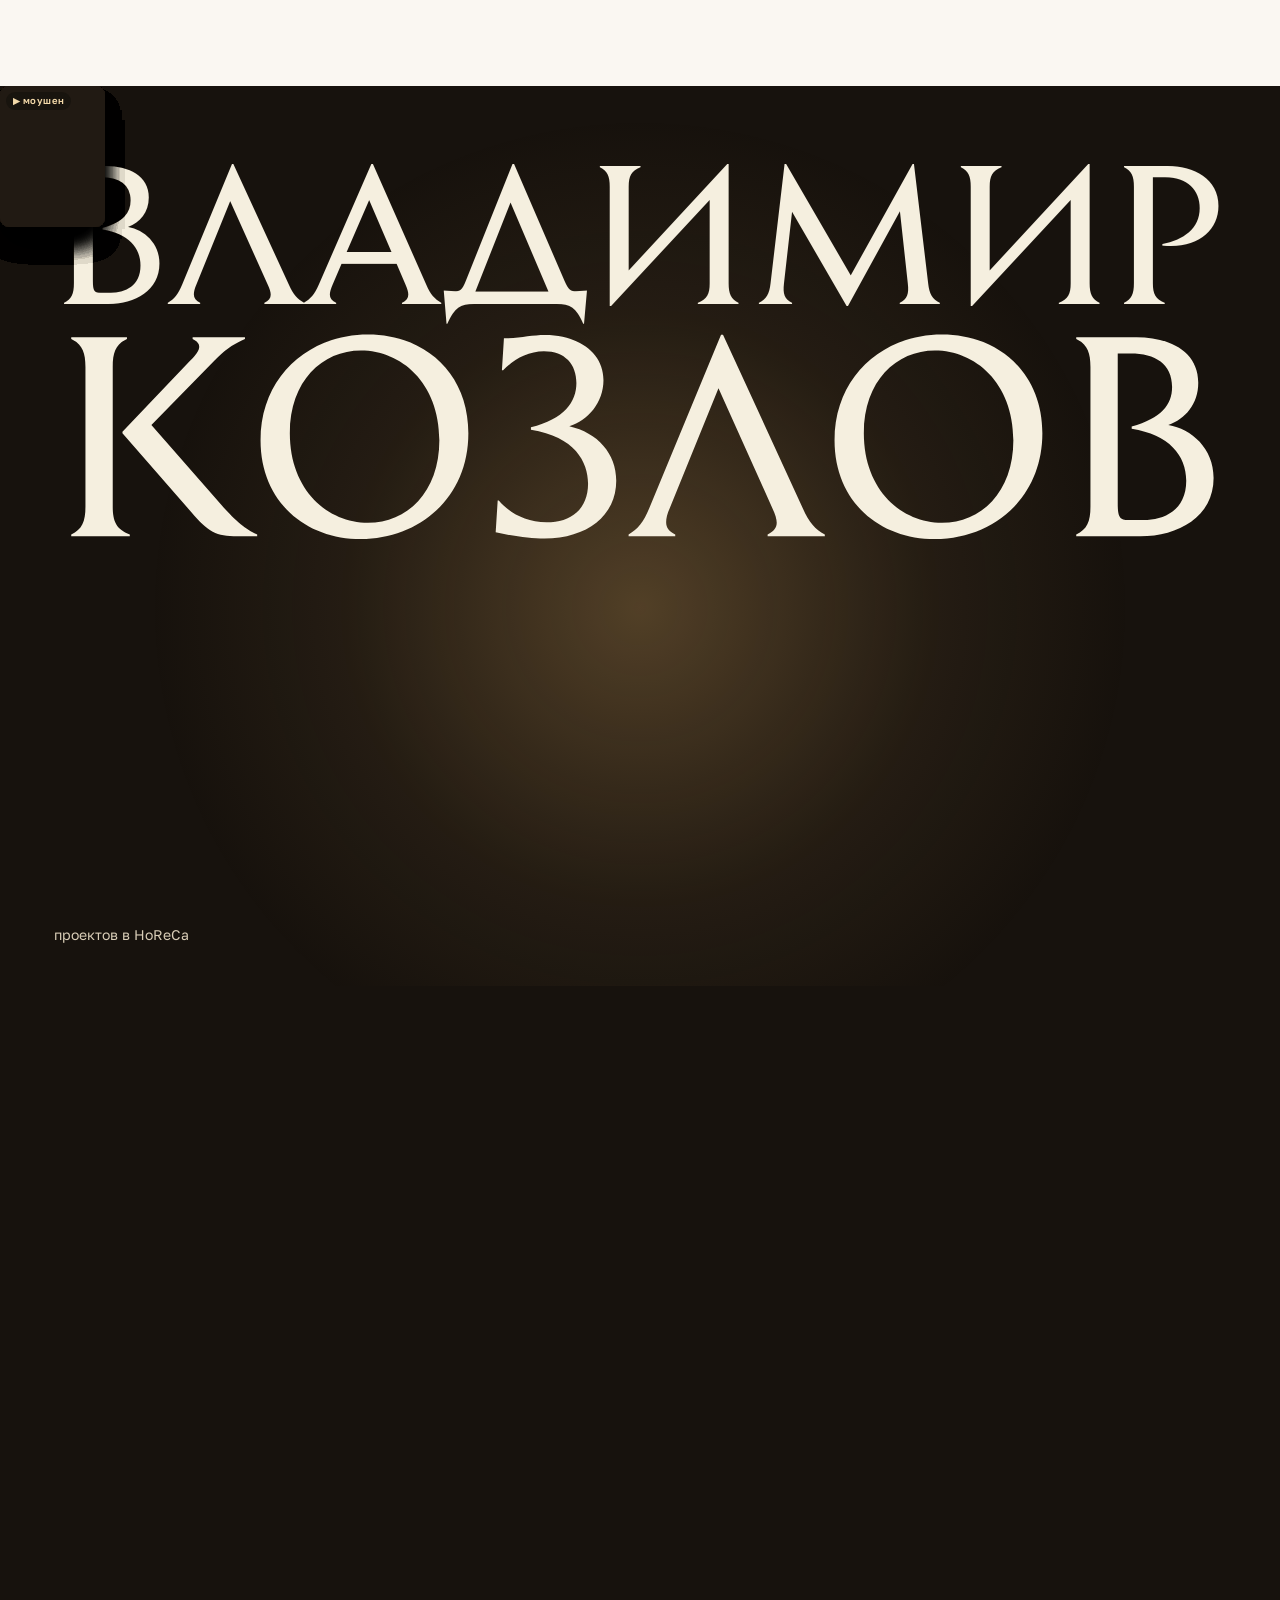
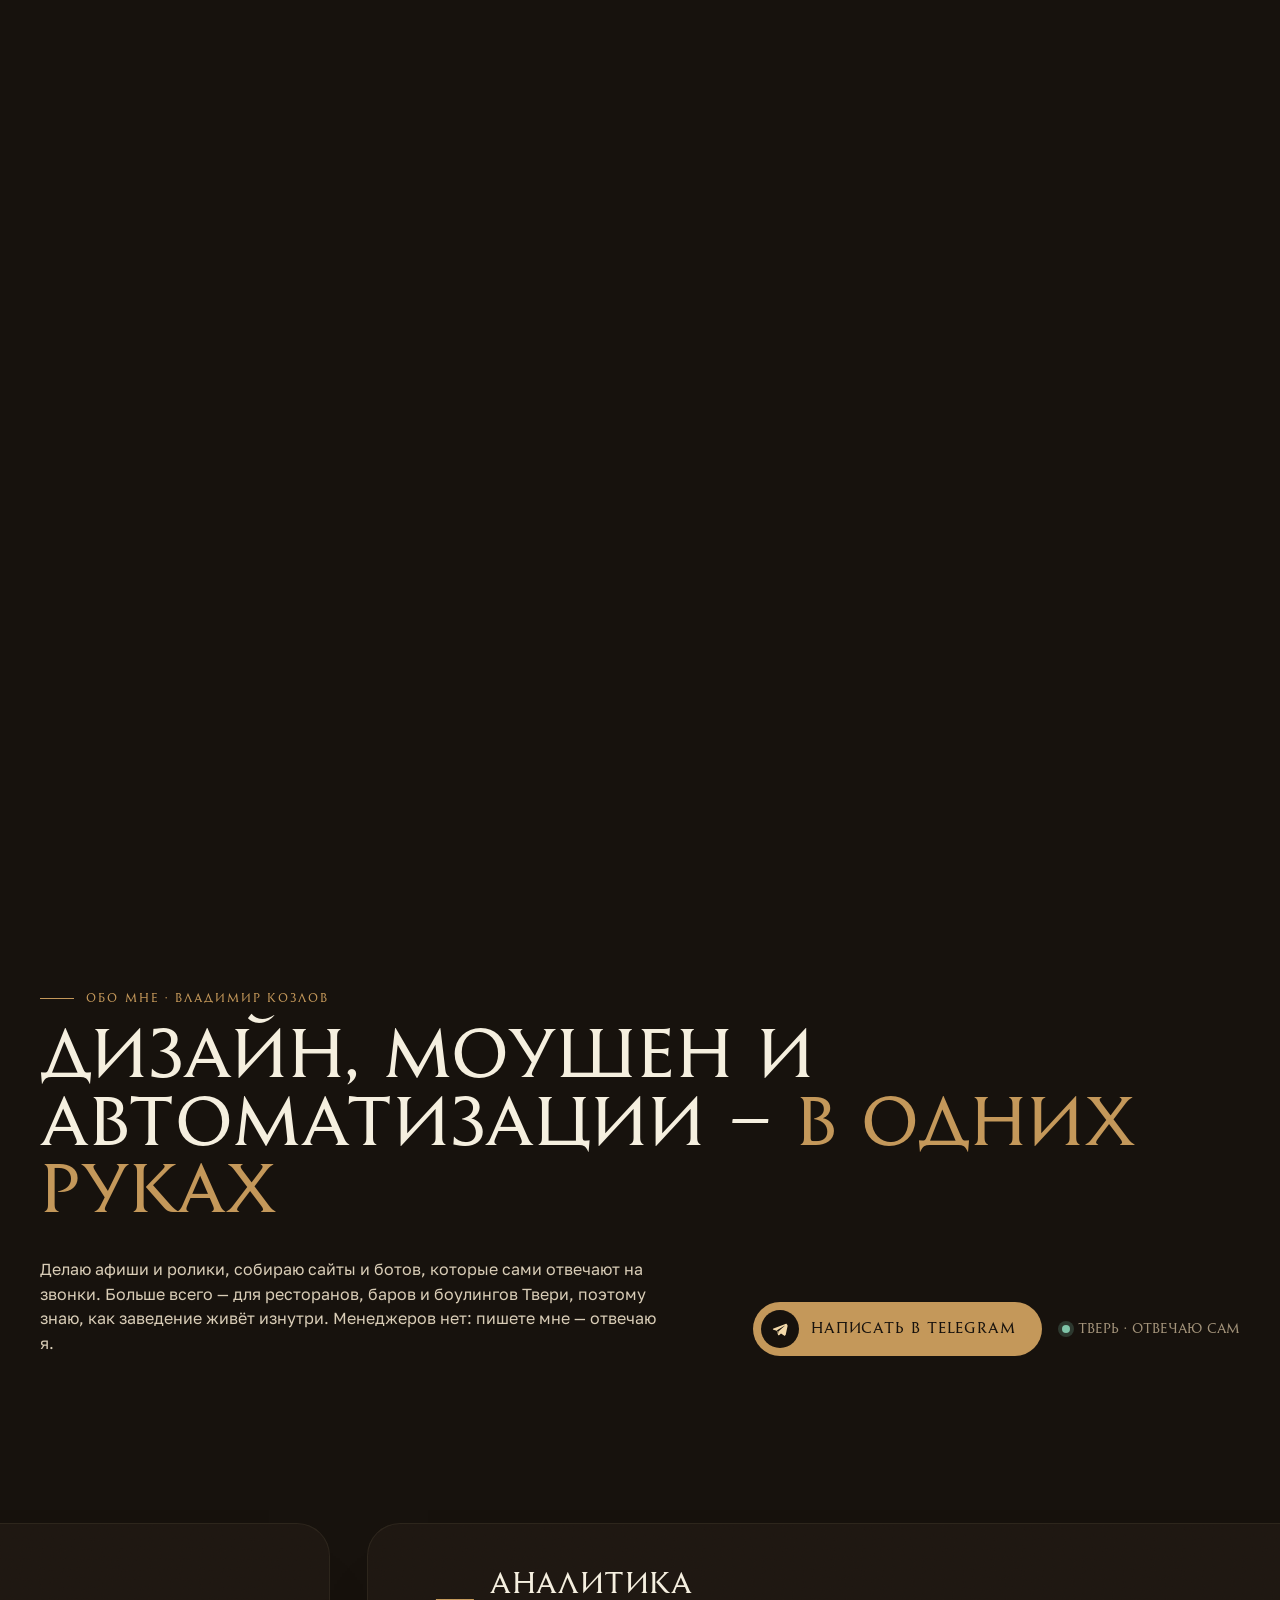
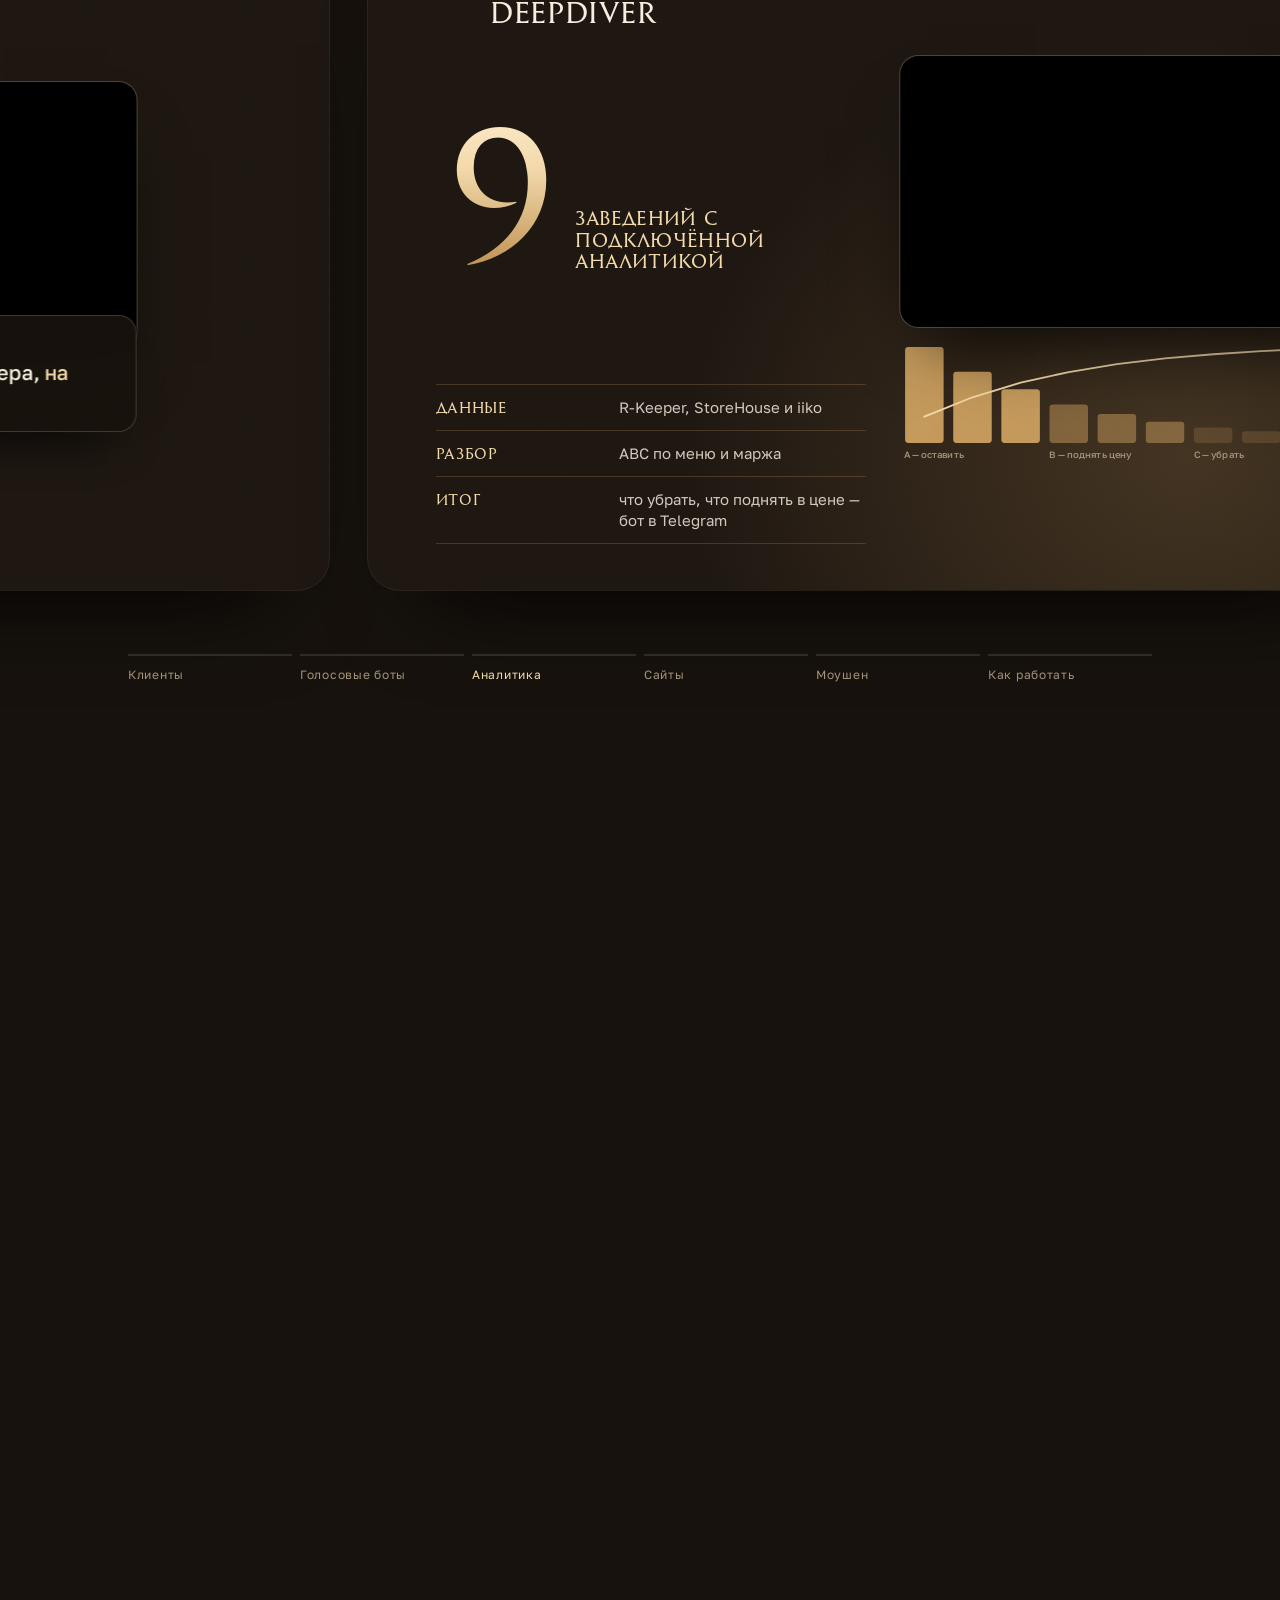
==== commit 56635a0c: "feat(main): contact — Kegel bot answers while the club is closed (hours) Hours from [kegel-hours] in" ====
--- a/index.html
+++ b/index.html
@@ -309,7 +309,7 @@
     <div class="cs"><a class="btn" href="https://t.me/kozflow" target="_blank" rel="noopener"><i><svg viewBox="0 0 24 24" fill="currentColor"><path d="M9.78 18.65l.28-4.23 7.68-6.92c.34-.31-.07-.46-.52-.19L7.74 13.24 3.64 11.96c-.88-.25-.89-.86.2-1.3l15.97-6.16c.73-.33 1.43.18 1.15 1.3l-2.72 12.81c-.19.91-.74 1.13-1.5.71L12.6 16.3l-1.99 1.93c-.23.23-.42.42-.83.42z"/></svg></i>Написать в Telegram</a>
     <a class="lnk" href="tel:+79106407134"><svg viewBox="0 0 24 24" fill="none" stroke="currentColor" stroke-width="1.7" stroke-linecap="round" stroke-linejoin="round"><path d="M22 16.92v3a2 2 0 0 1-2.18 2A19.79 19.79 0 0 1 2.08 4.18 2 2 0 0 1 4.06 2h3a2 2 0 0 1 2 1.72 12.84 12.84 0 0 0 .7 2.81 2 2 0 0 1-.45 2.11L8.09 9.91a16 16 0 0 0 6 6l1.27-1.27a2 2 0 0 1 2.11-.45 12.84 12.84 0 0 0 2.81.7A2 2 0 0 1 22 16.92z"/></svg><span>+7 910 640-71-34</span><small>· звонок или Макс</small></a>
     <button class="lnk copy" type="button" data-mail="kozflow.ai@gmail.com"><svg viewBox="0 0 24 24" fill="none" stroke="currentColor" stroke-width="1.6"><rect x="3" y="5" width="18" height="14" rx="2"/><path d="M3 7l9 7 9-7"/></svg><span>kozflow.ai@gmail.com</span></button>
-    <div class="bots"><b>Позвонить моим ботам</b><a href="tel:+79038083333">Света — бот Завода, +7 903 808-33-33</a><a href="tel:+79157028000">Кегель — бот Кегельбара, +7 915 702-80-00</a></div>
+    <div class="bots"><b>Позвонить моим ботам</b><span class="bot"><a href="tel:+79038083333">Света — бот Завода, +7 903 808-33-33</a></span><span class="bot"><a href="tel:+79157028000">Кегель — бот Кегельбара, +7 915 702-80-00</a><small>пока клуб закрыт: пн–пт 00:15–16:00, сб–вс 02:15–12:00</small></span></div>
   </div>
   </div>
   <div class="stage1">
--- a/css/contact.css
+++ b/css/contact.css
@@ -31,6 +31,8 @@
 #contact .cs .bots b{font:400 12px/1 'STRome',serif;letter-spacing:.14em;text-transform:uppercase;color:var(--s-acc)}
 #contact .cs .bots a{color:var(--s-fg);text-decoration:none;border-bottom:1px solid var(--s-line)}
 #contact .cs .bots a:hover{border-color:var(--s-acc)}
+#contact .cs .bots .bot{display:inline-flex;flex-wrap:wrap;align-items:baseline;gap:2px 8px}
+#contact .cs .bots small{font-size:12.5px;color:var(--s-mute)}
 #contact .g1{display:grid;grid-template-columns:minmax(0,1fr) minmax(320px,.85fr);gap:clamp(20px,4vw,70px);align-items:start}
 #contact .tx{padding-block:clamp(90px,10vw,150px)}
 #contact .stage1{position:relative;height:clamp(600px,52vw,720px);touch-action:pan-y}
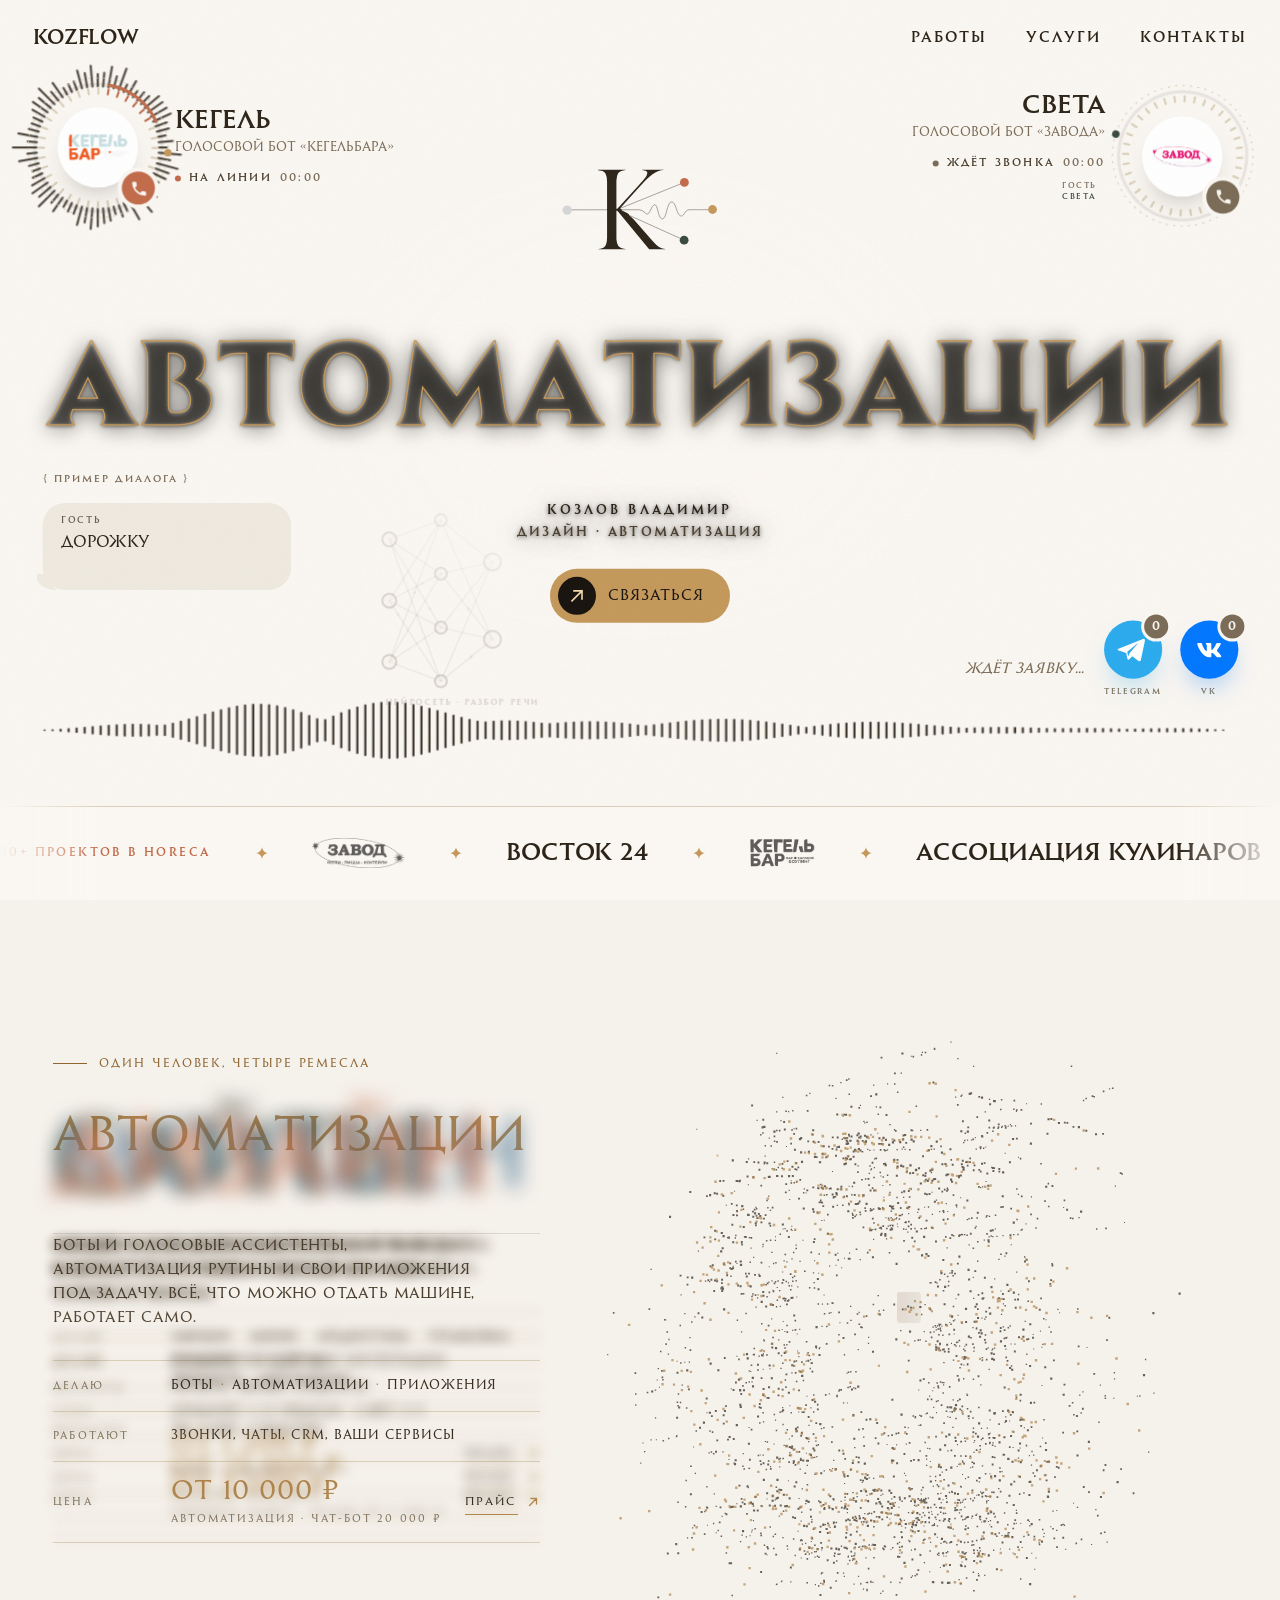
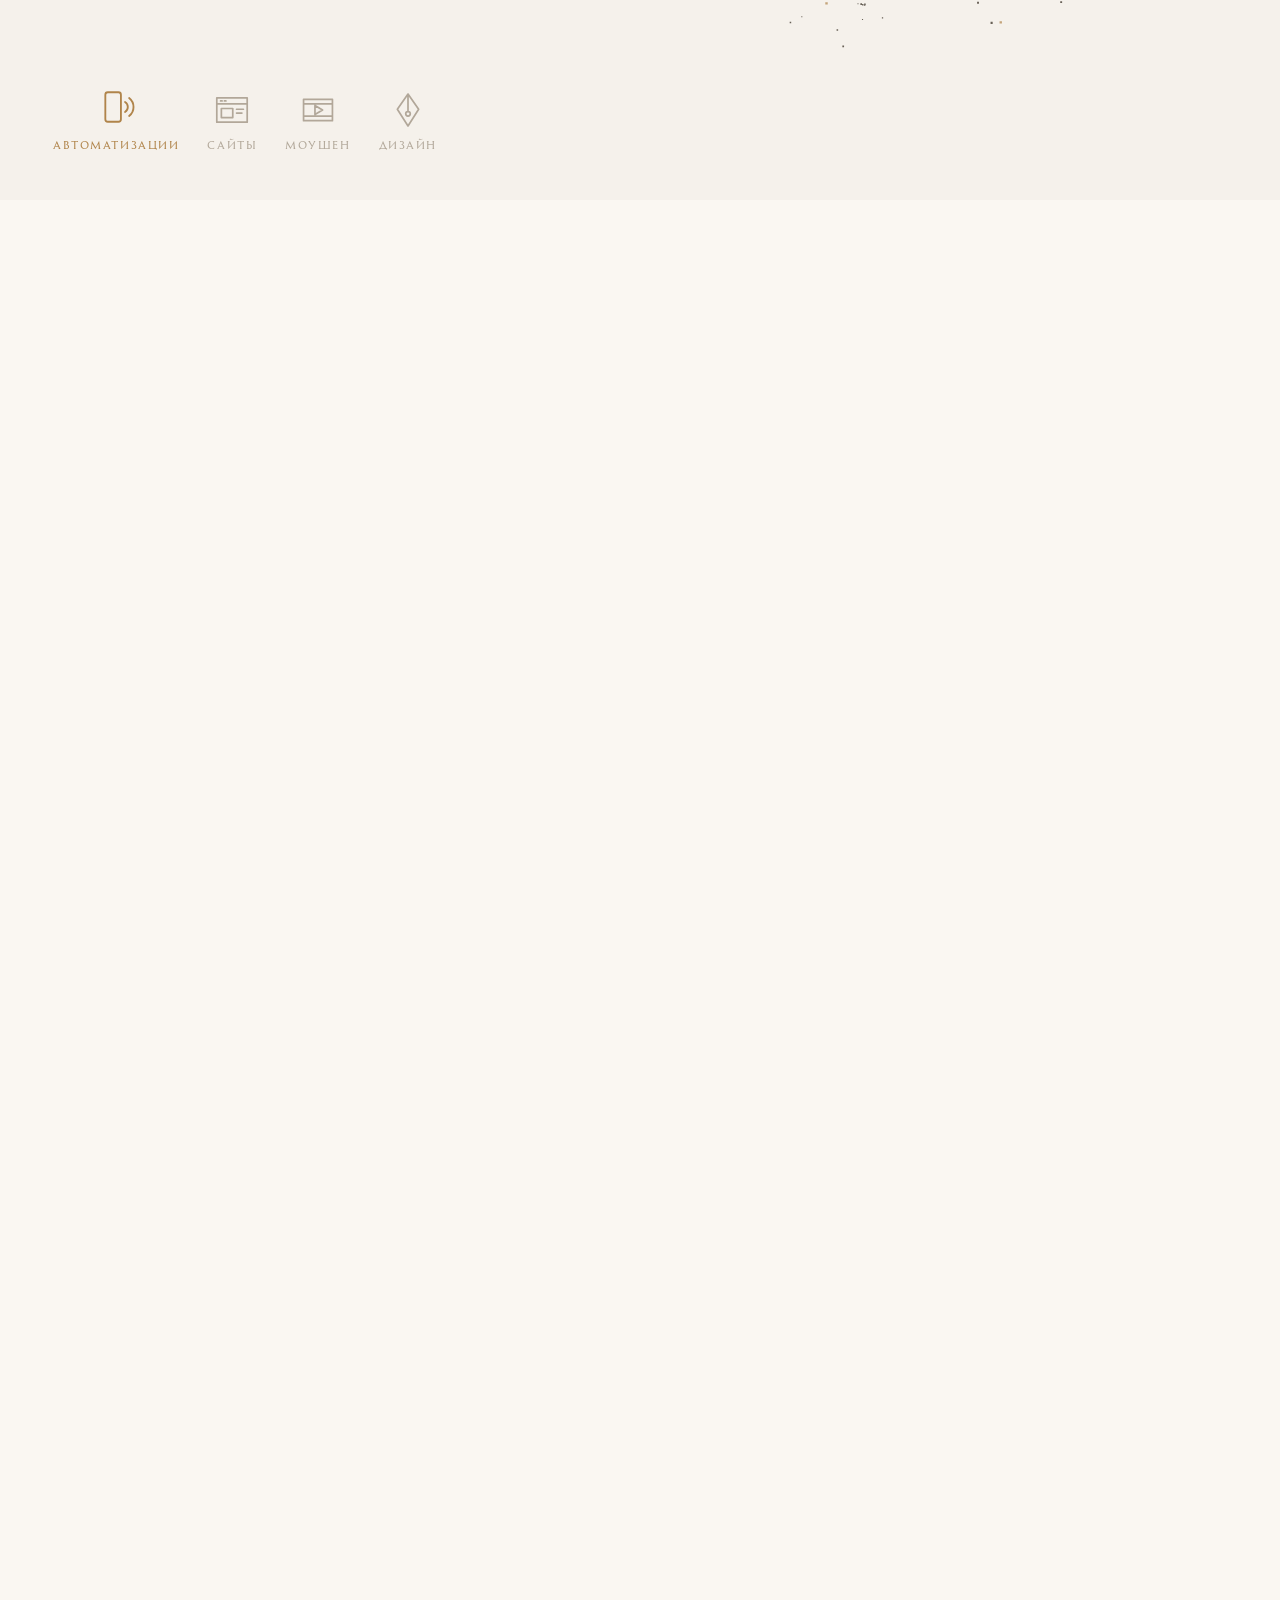
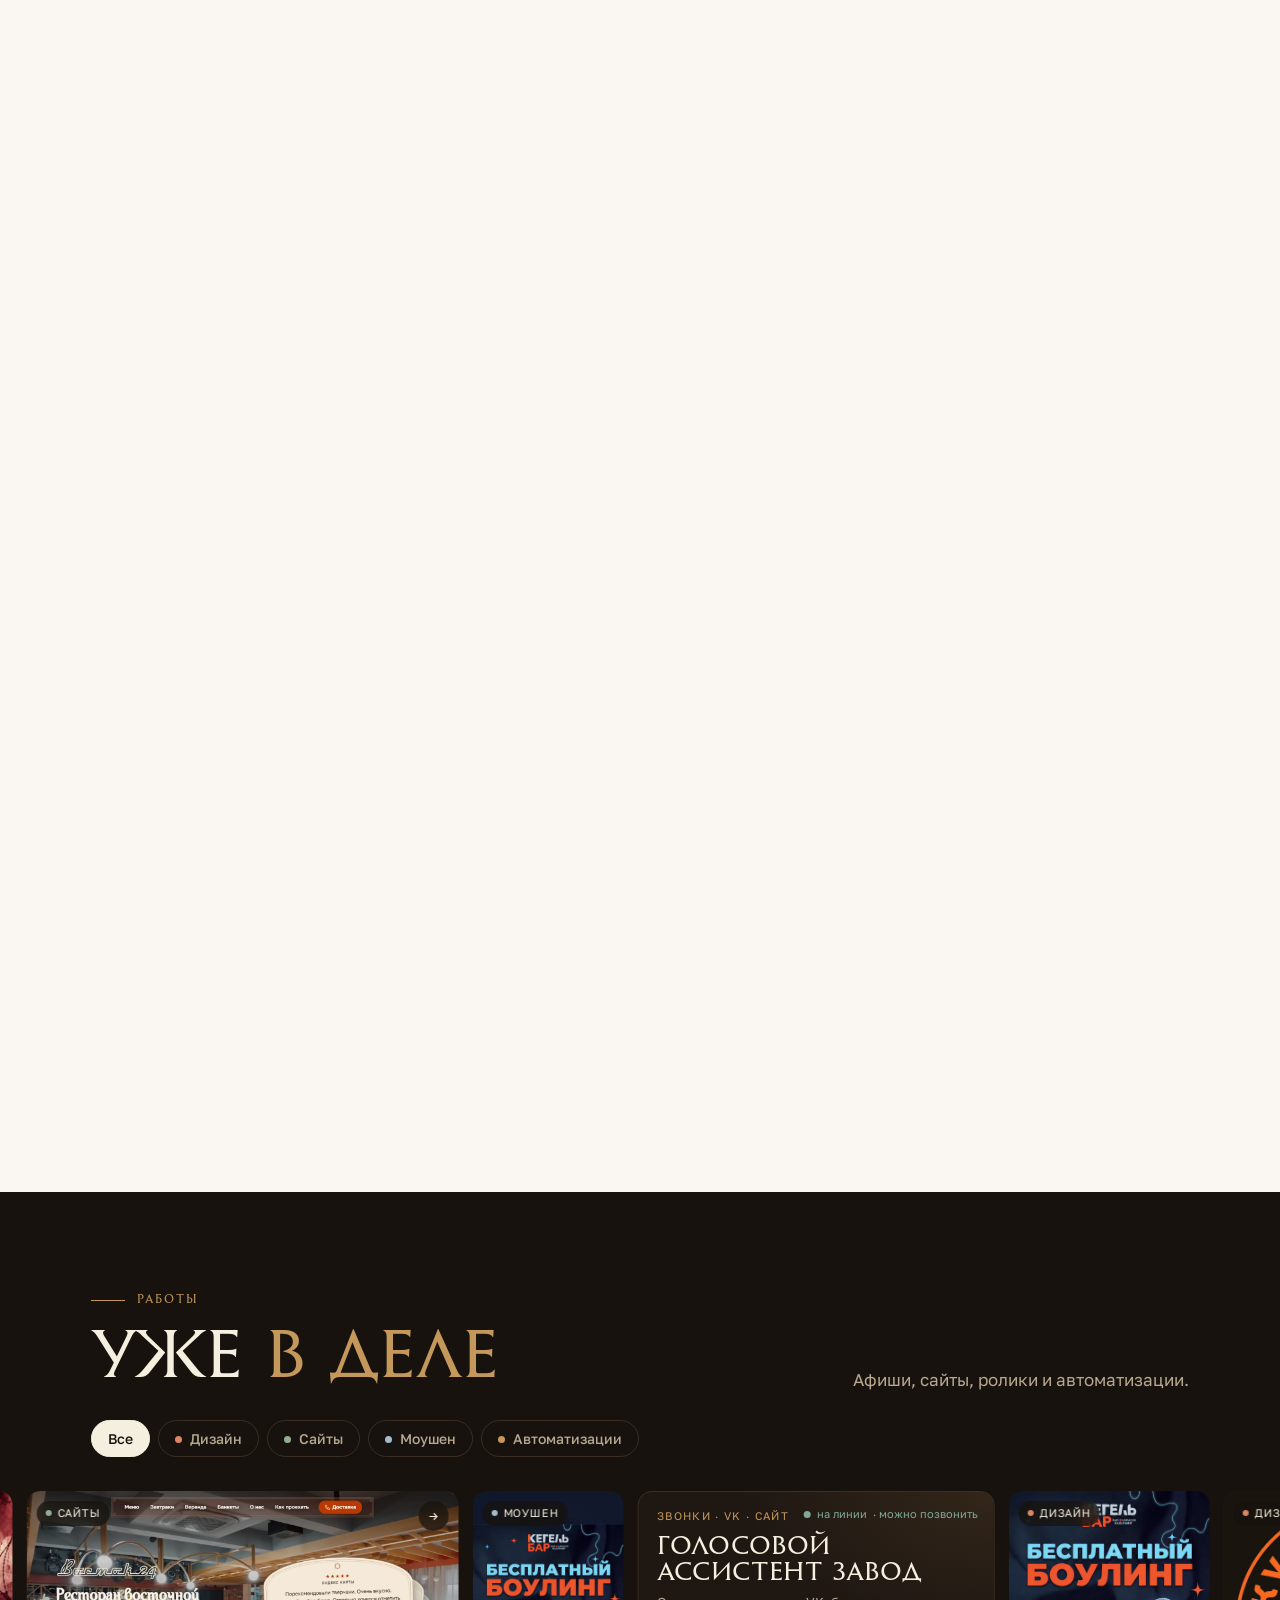
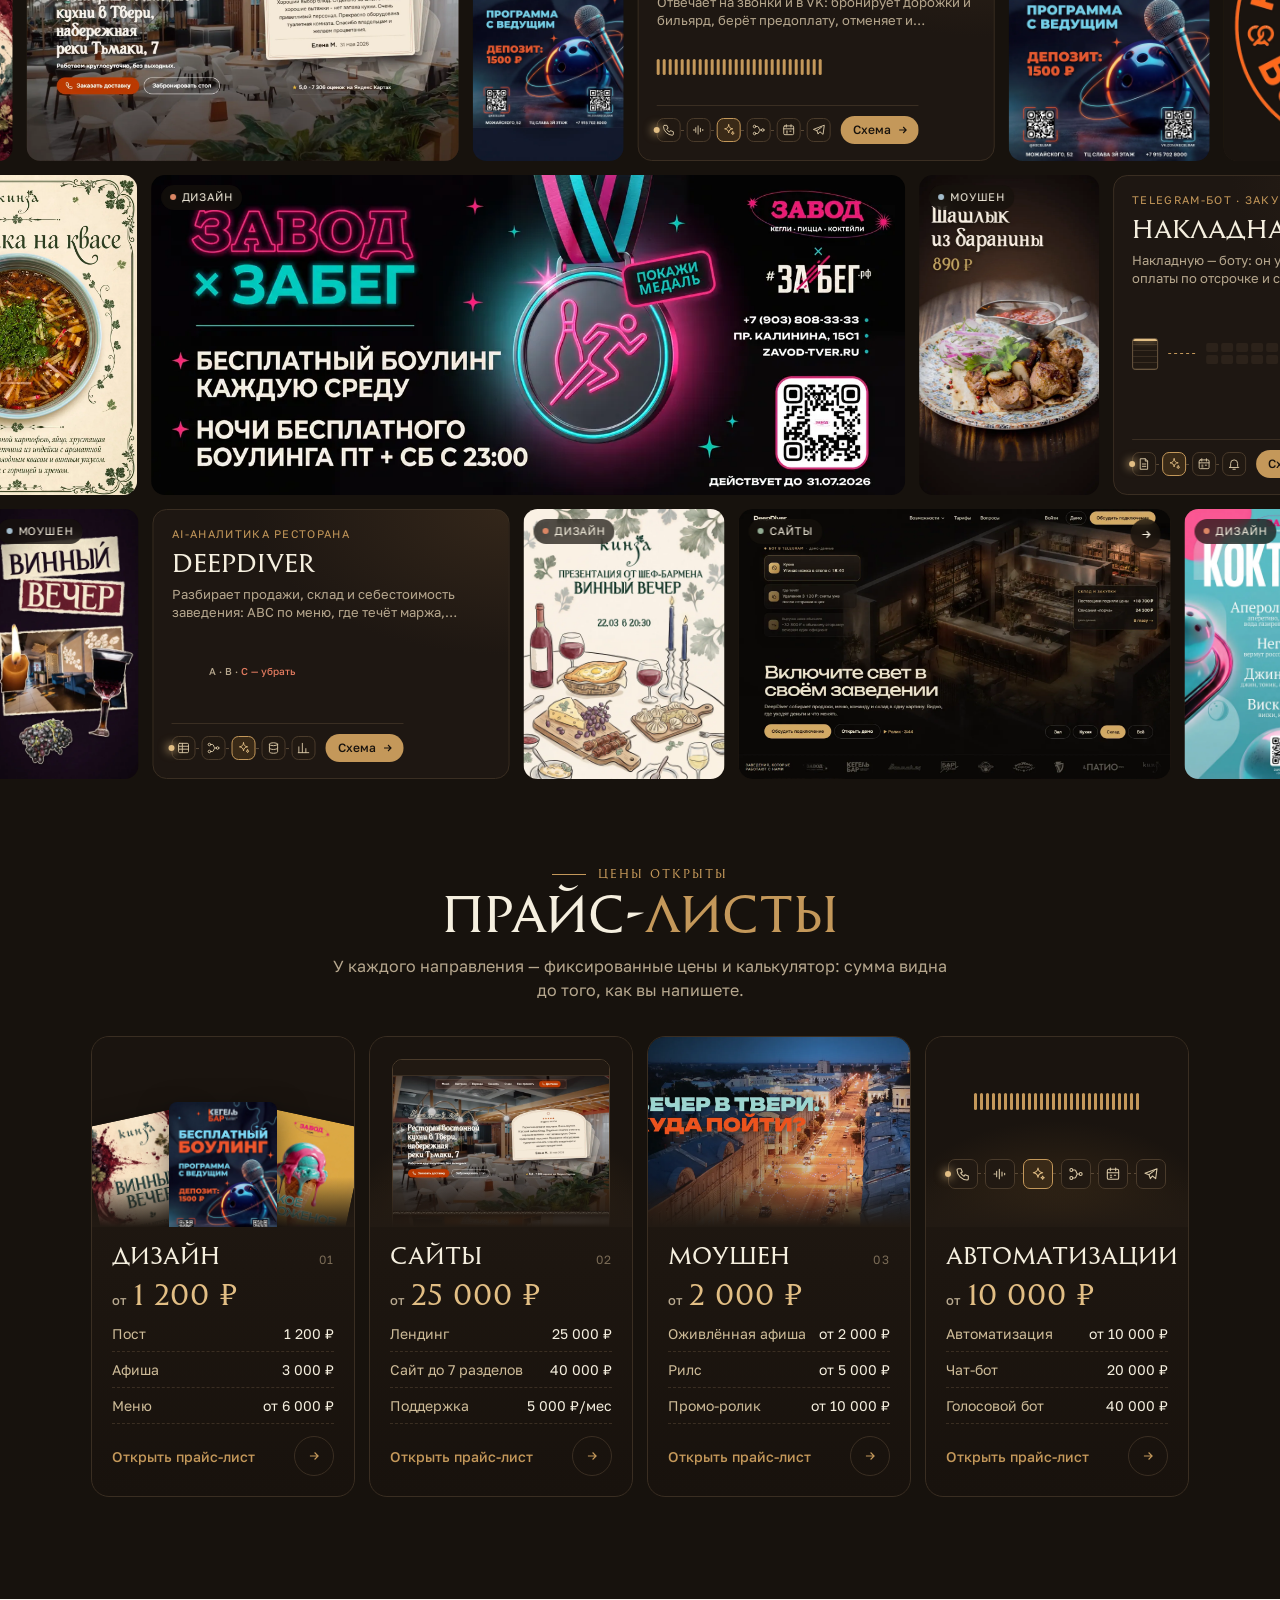
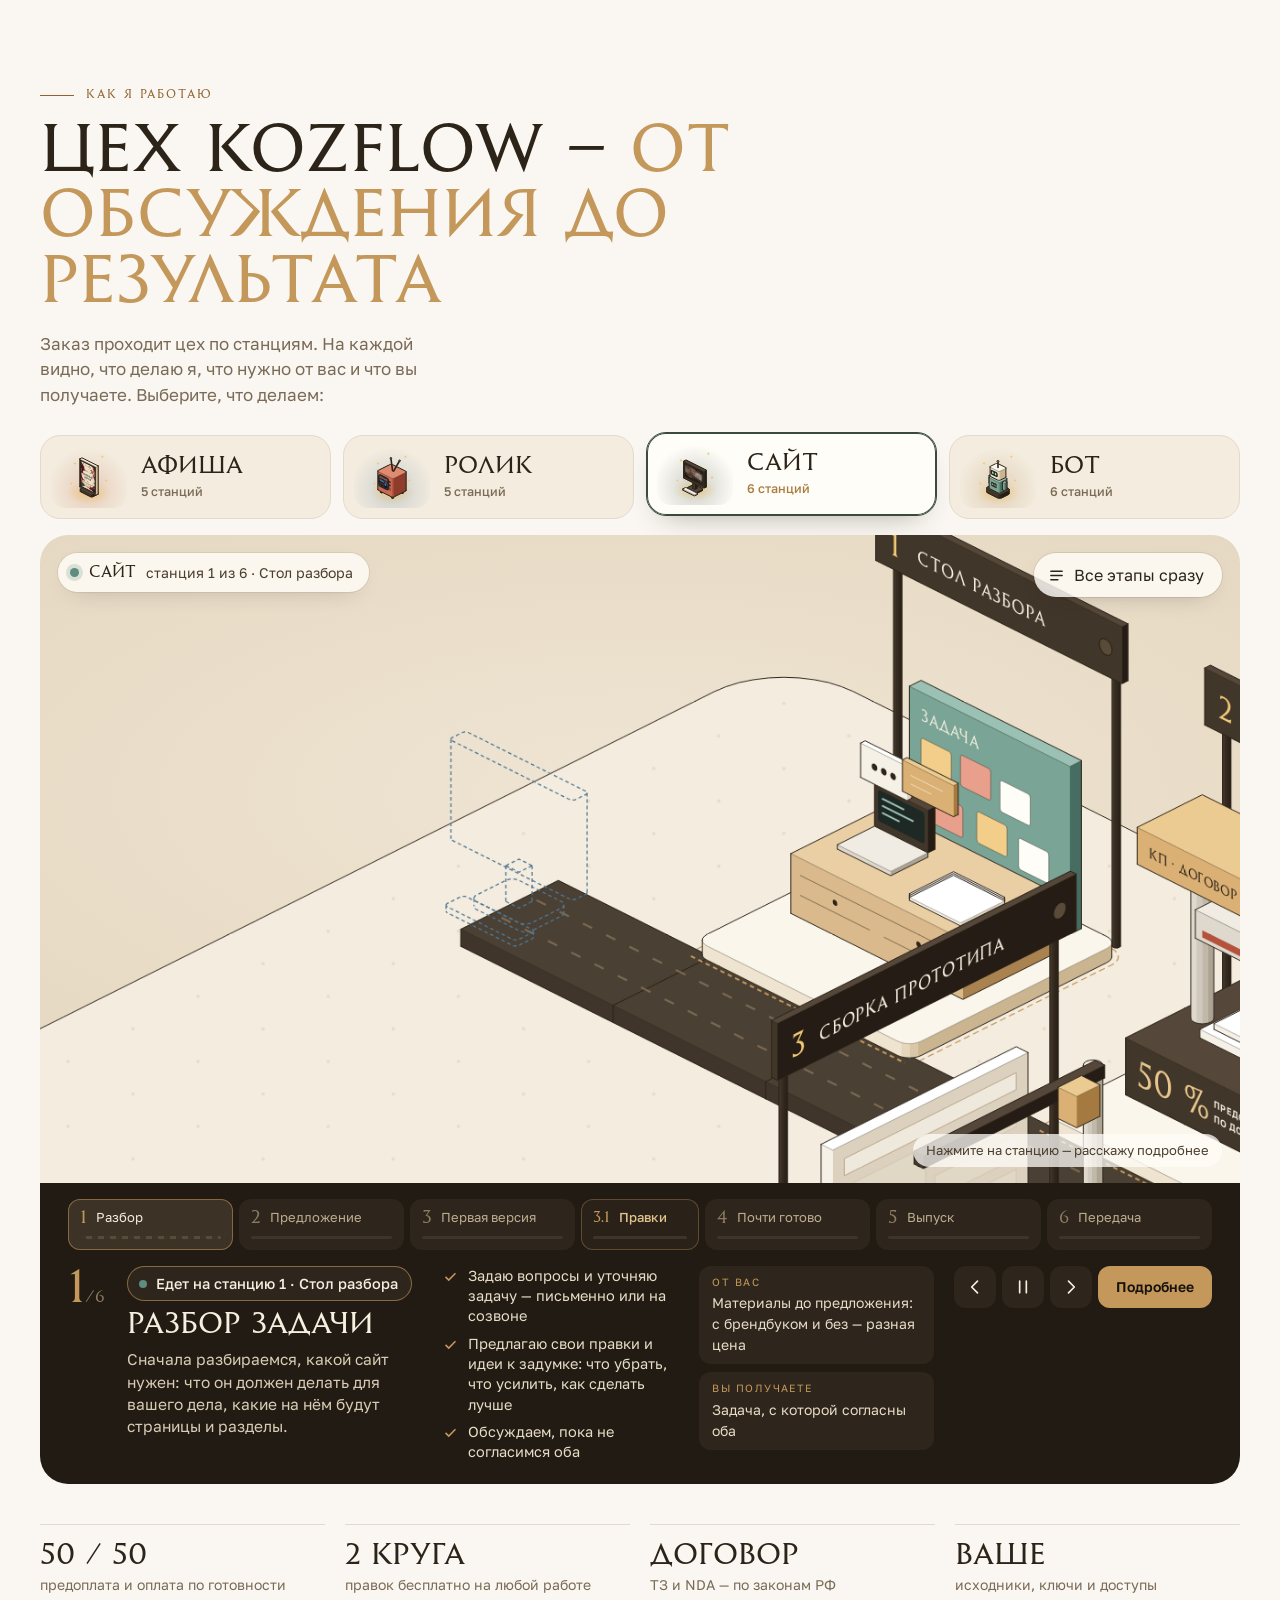
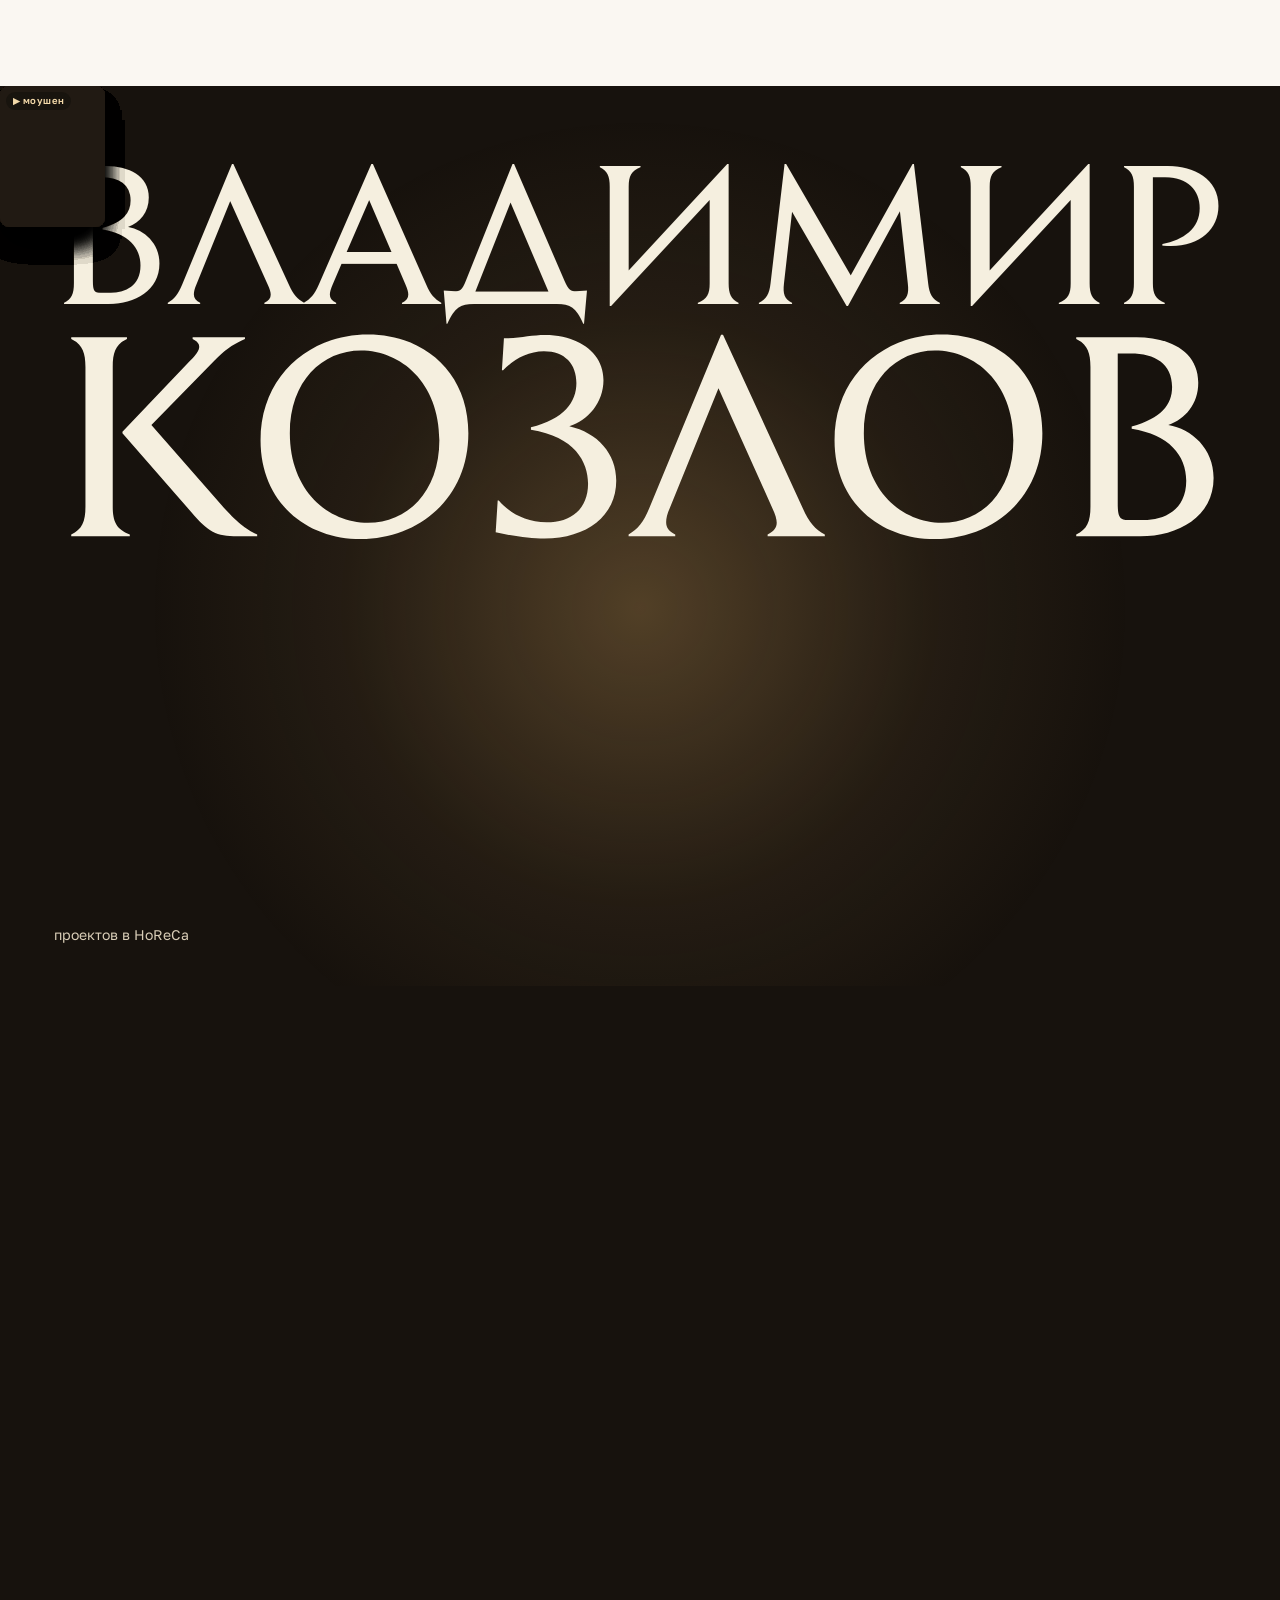
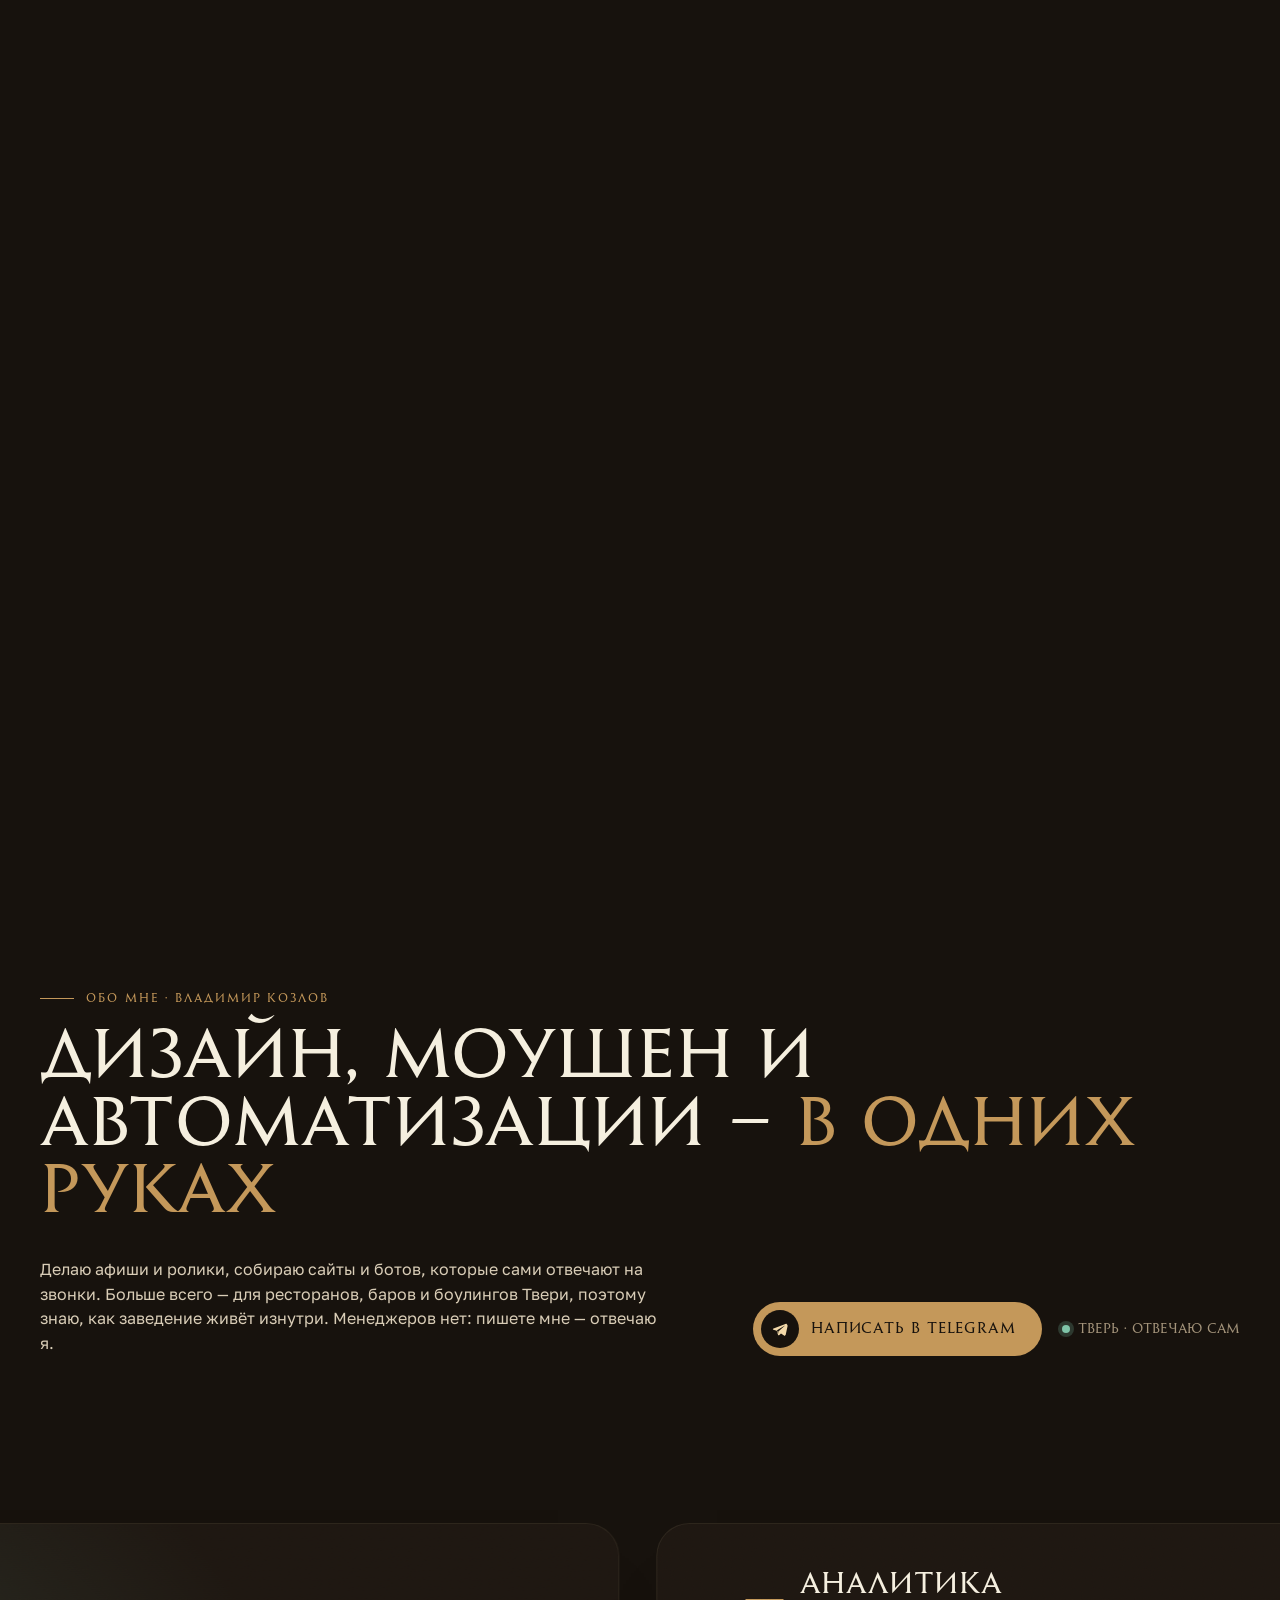
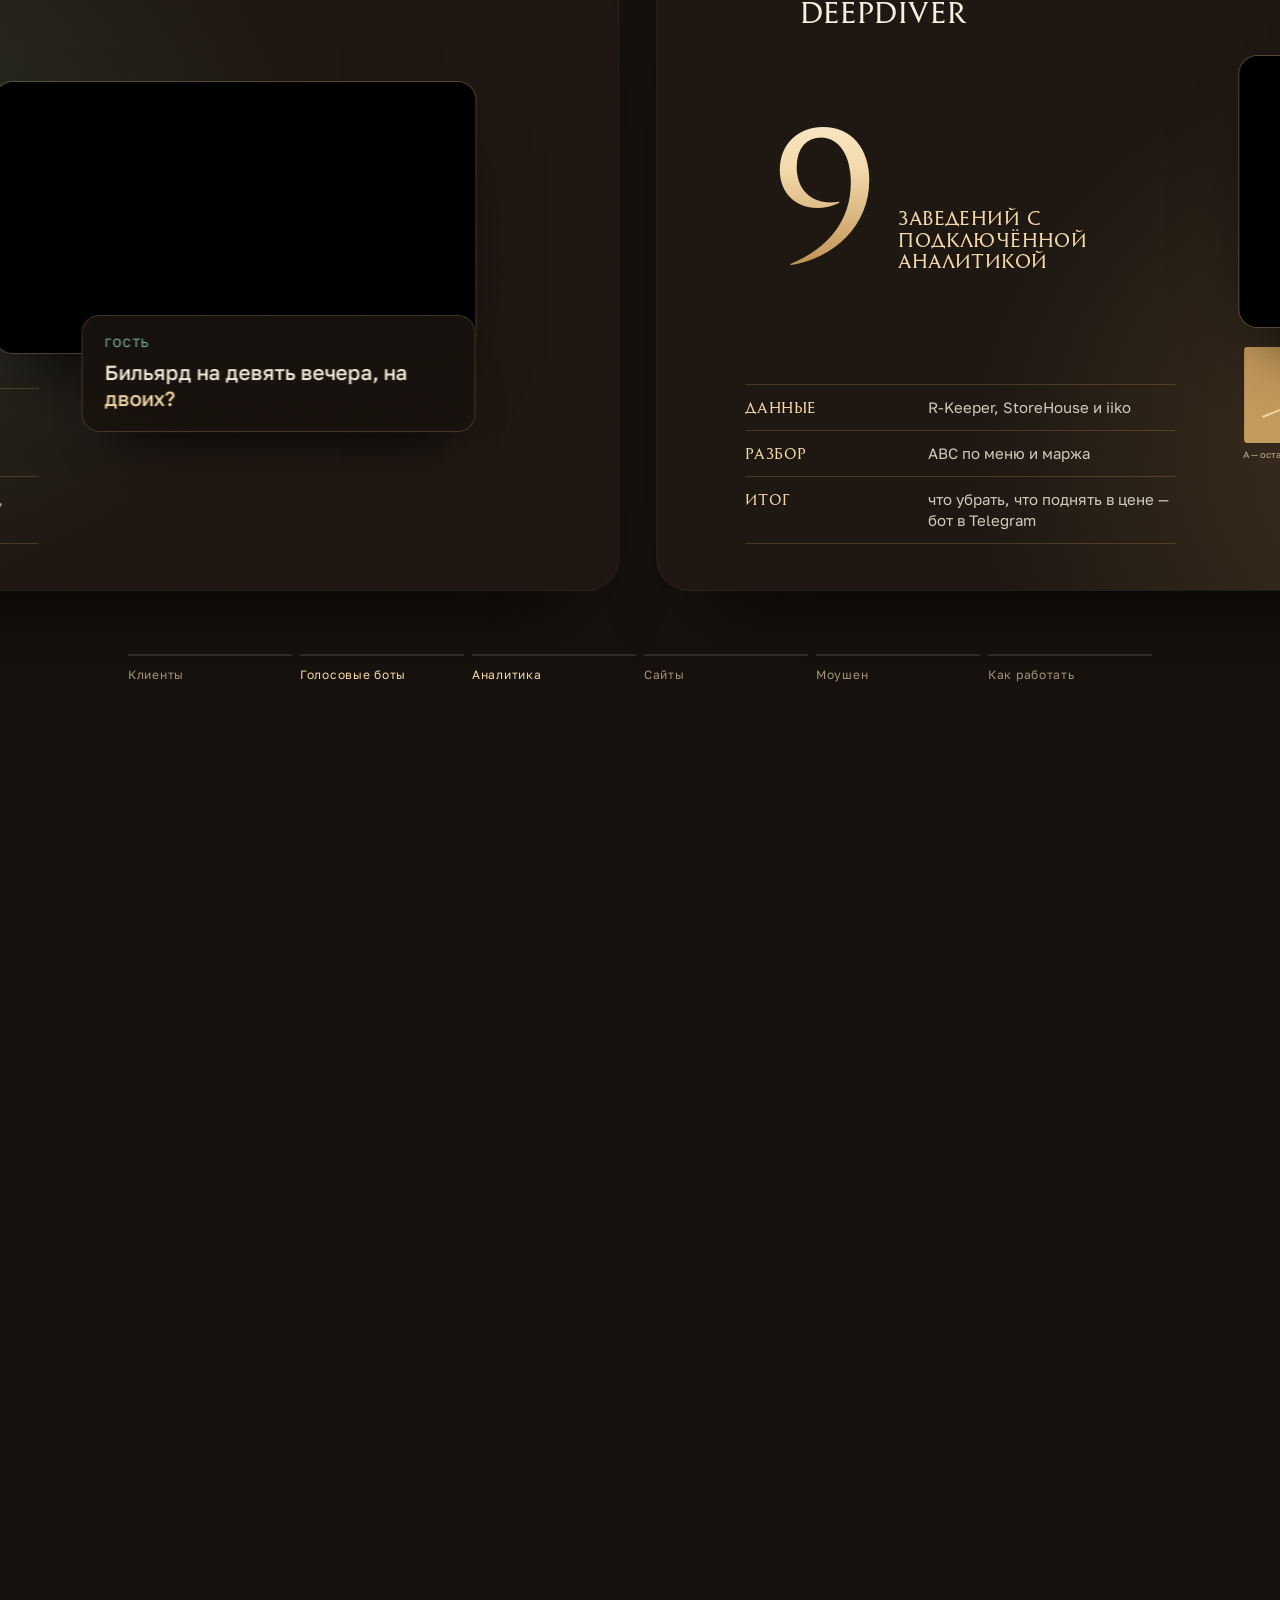
==== commit d67c192f: "perf(main): one shared frame loop that sleeps off-screen and on hidden tabs Co-Authored-By: Claude O" ====
--- a/index.html
+++ b/index.html
@@ -368,6 +368,7 @@
 
 <script src="js/vendor/gsap.min.js"></script>
 <script src="js/vendor/CustomEase.min.js"></script>
+<script src="js/loop.js"></script>
 <script src="js/reel.js"></script>
 <script src="js/fx.js"></script>
 <script src="js/mobile.js"></script>
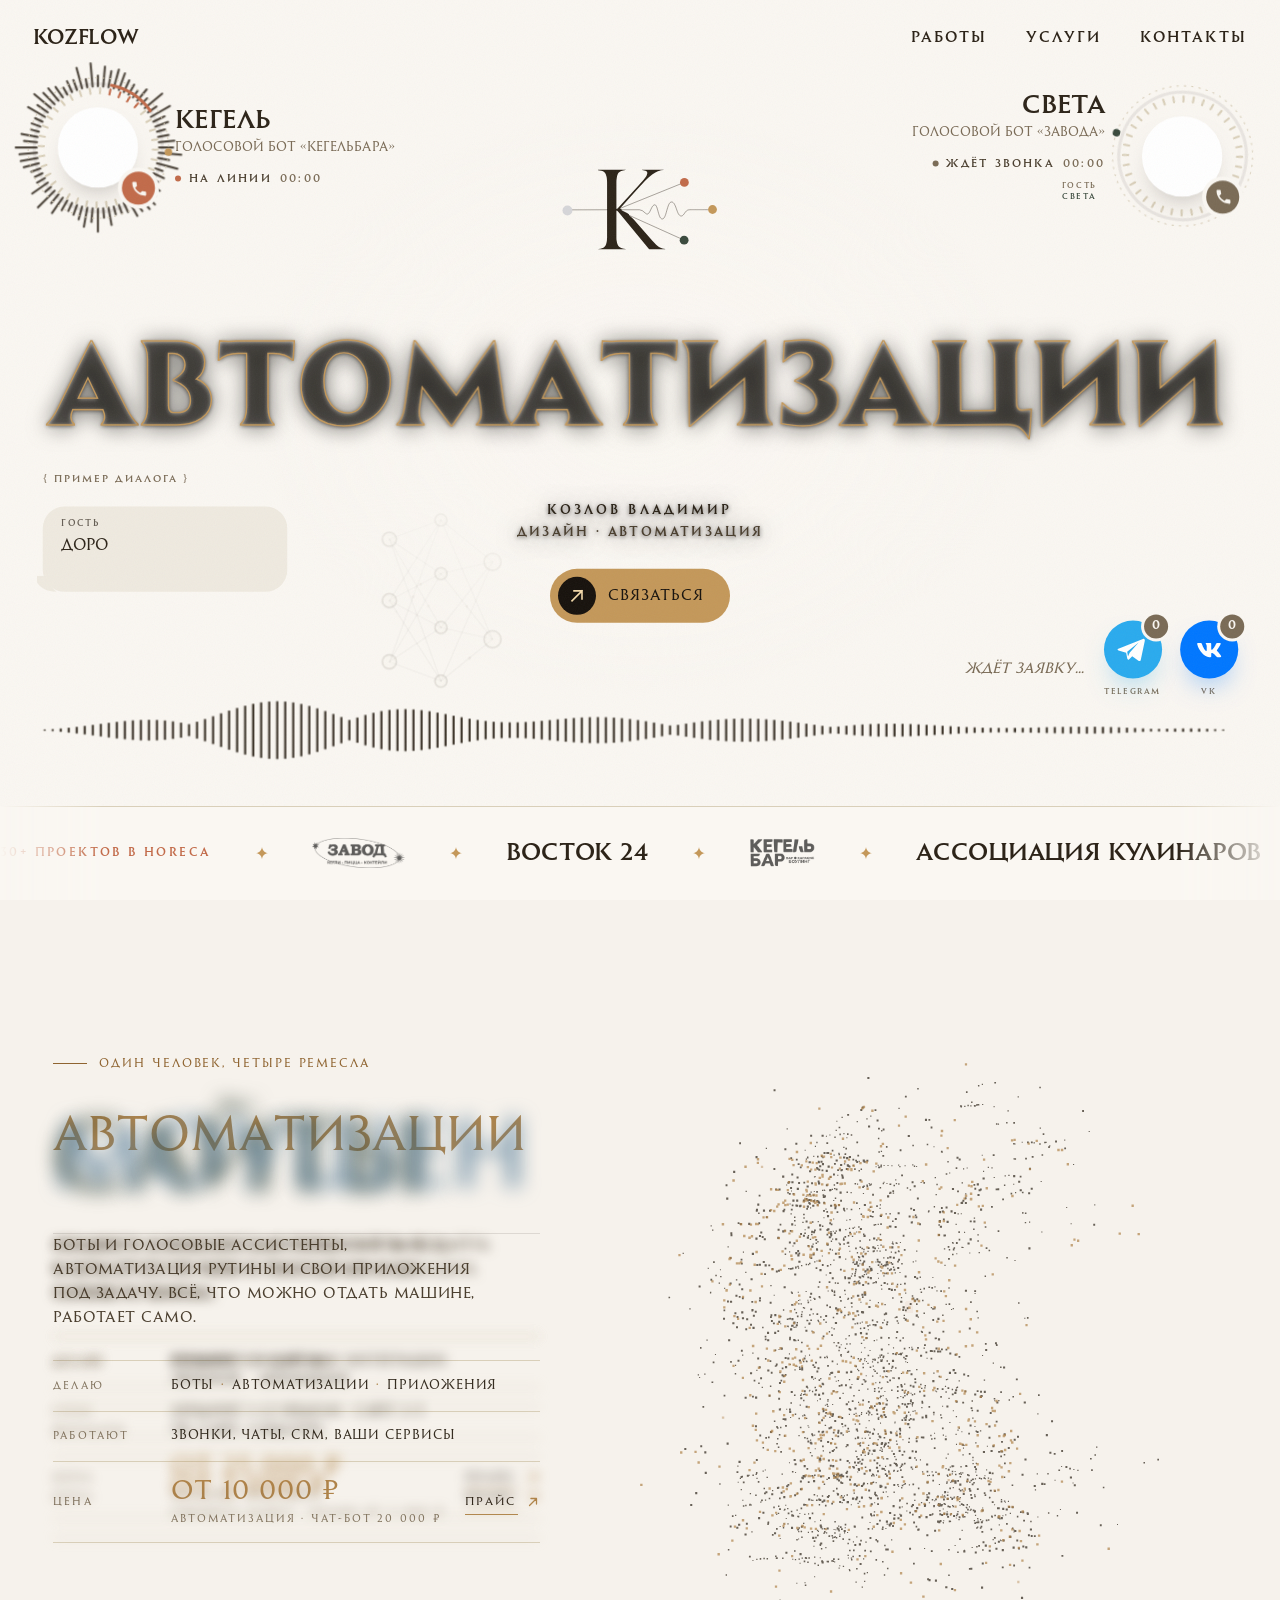
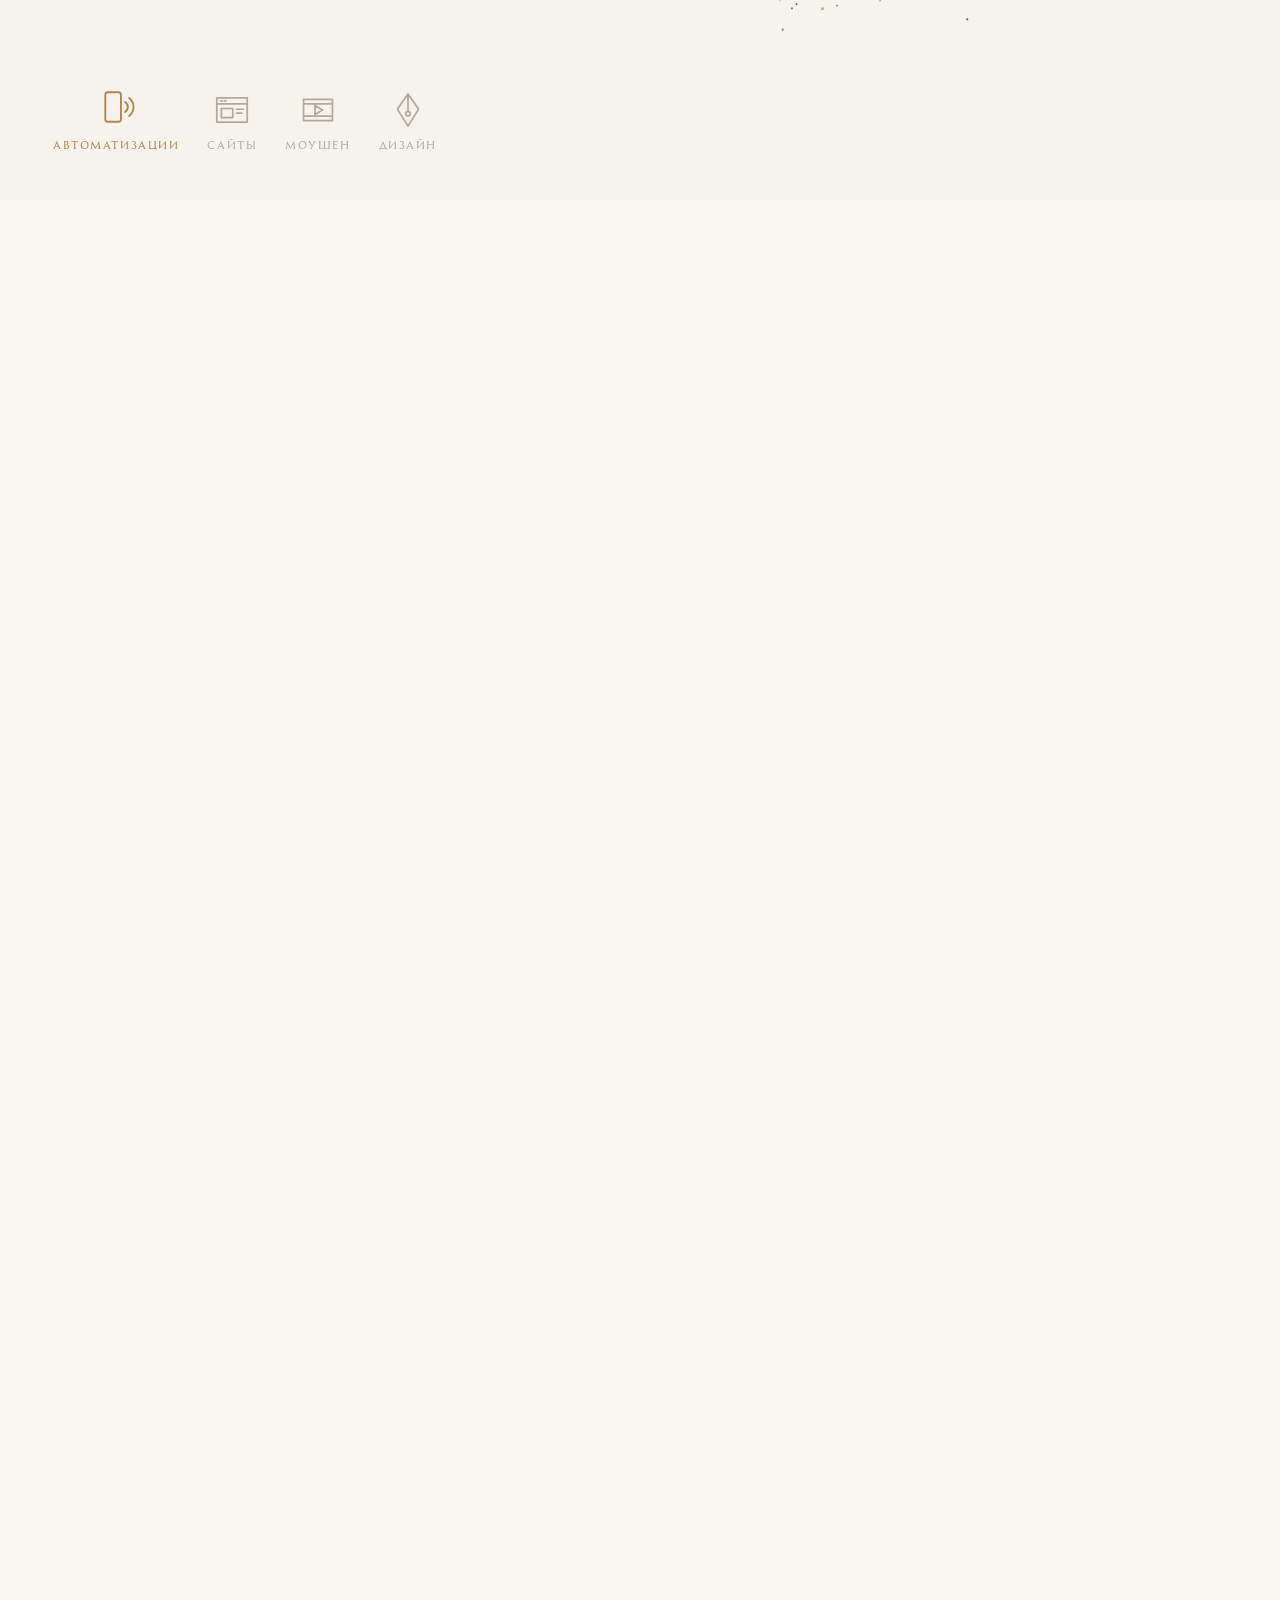
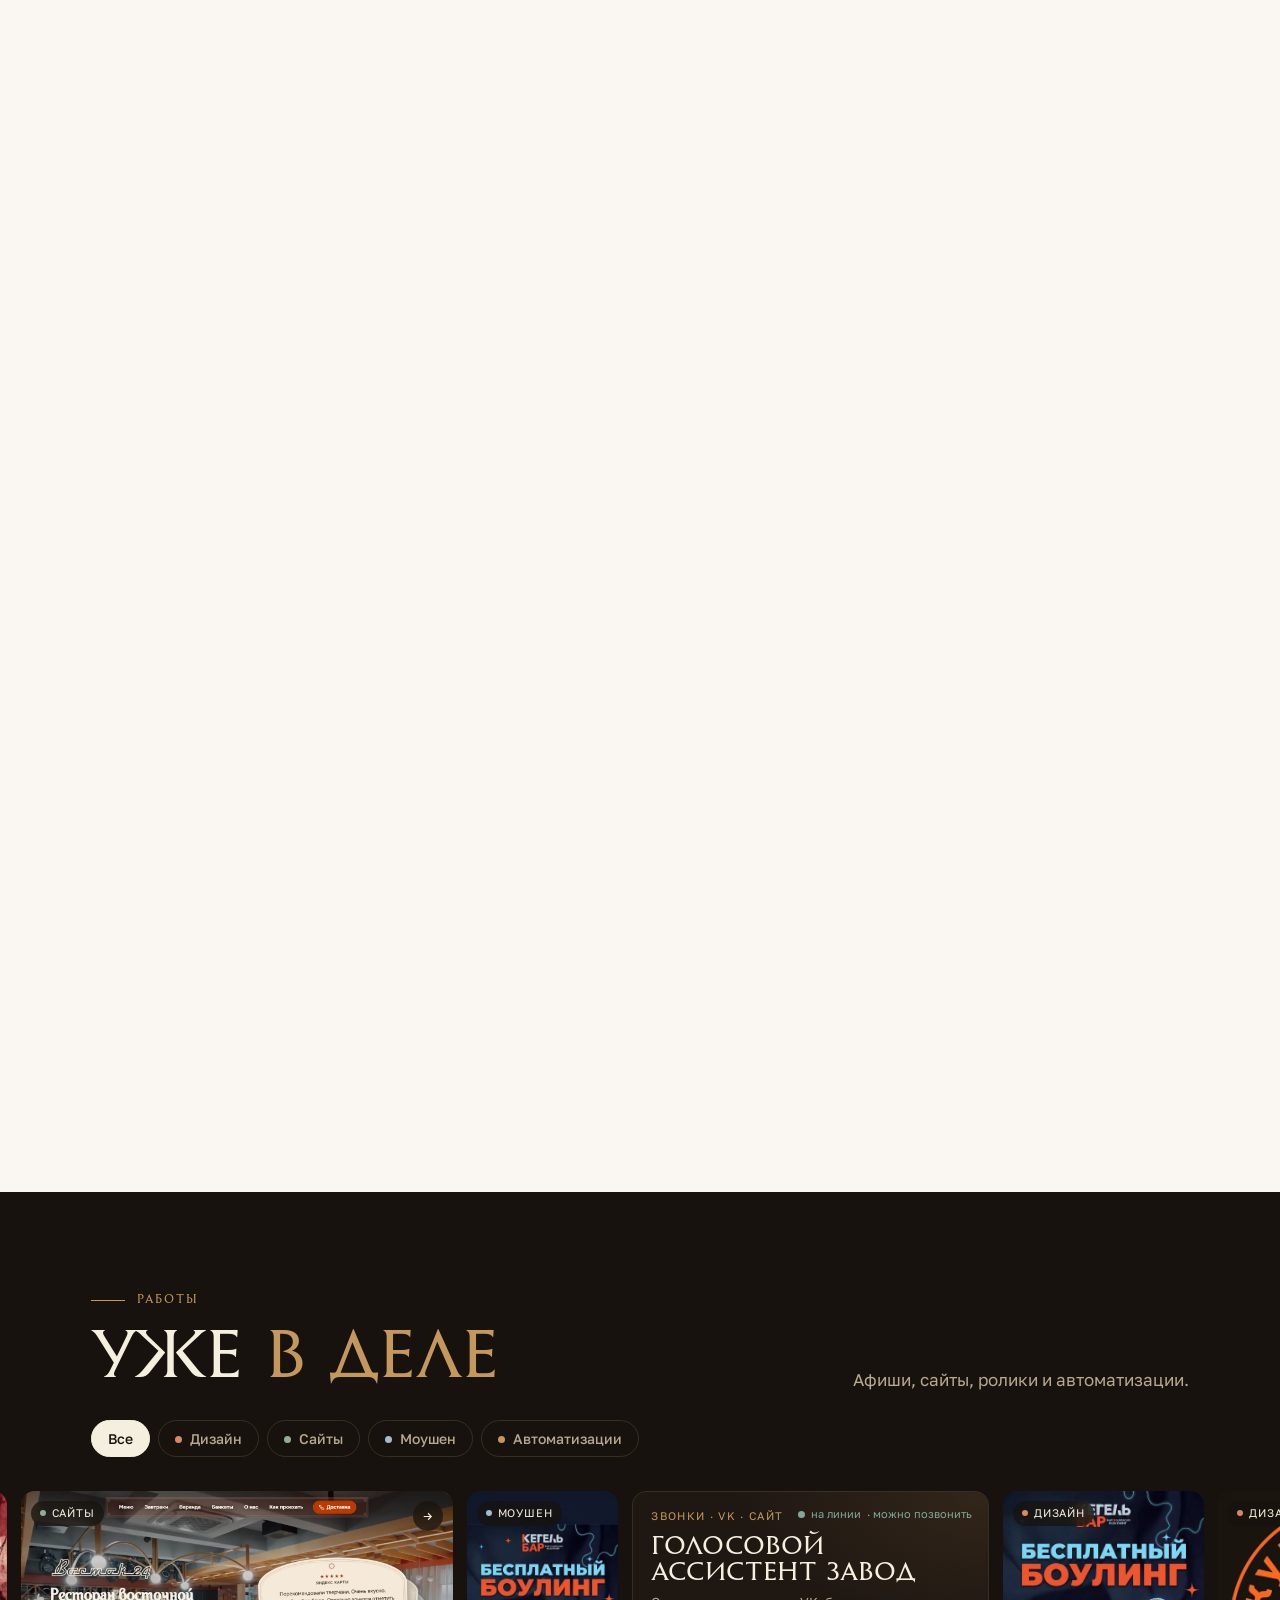
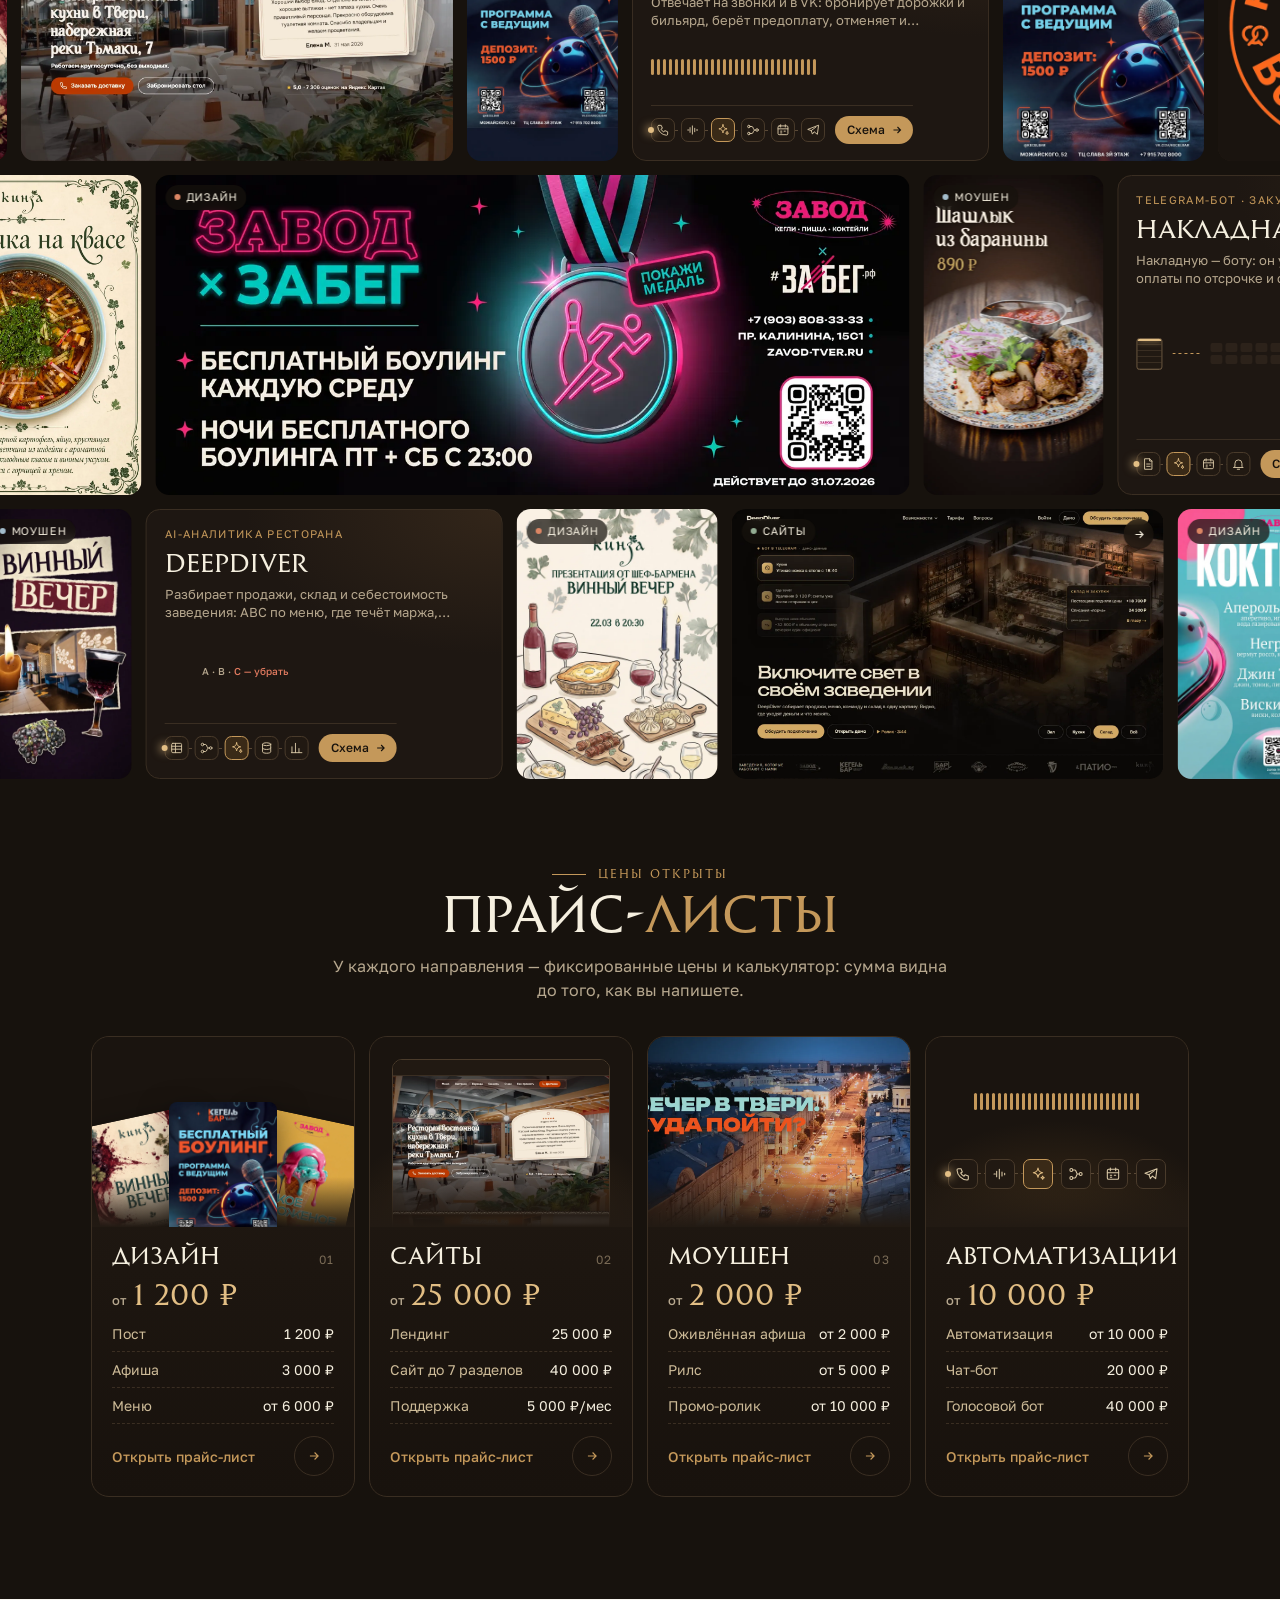
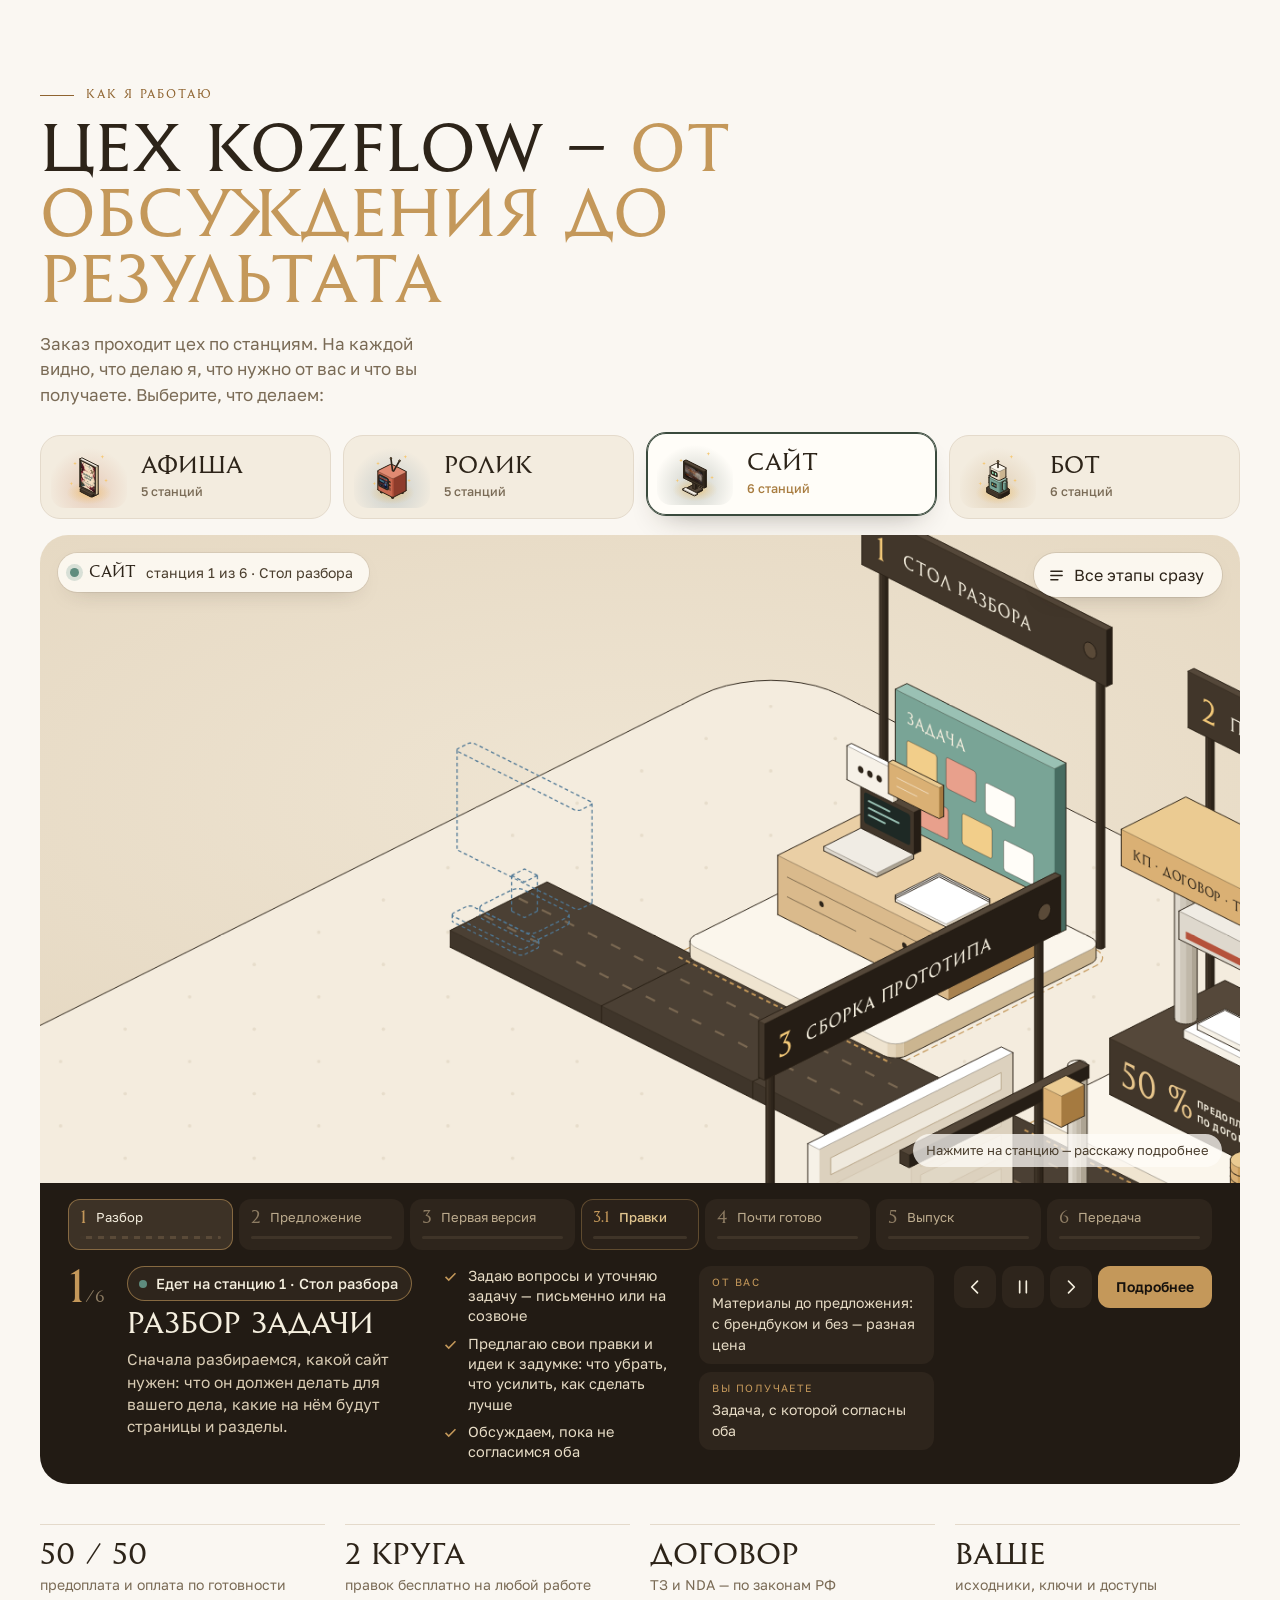
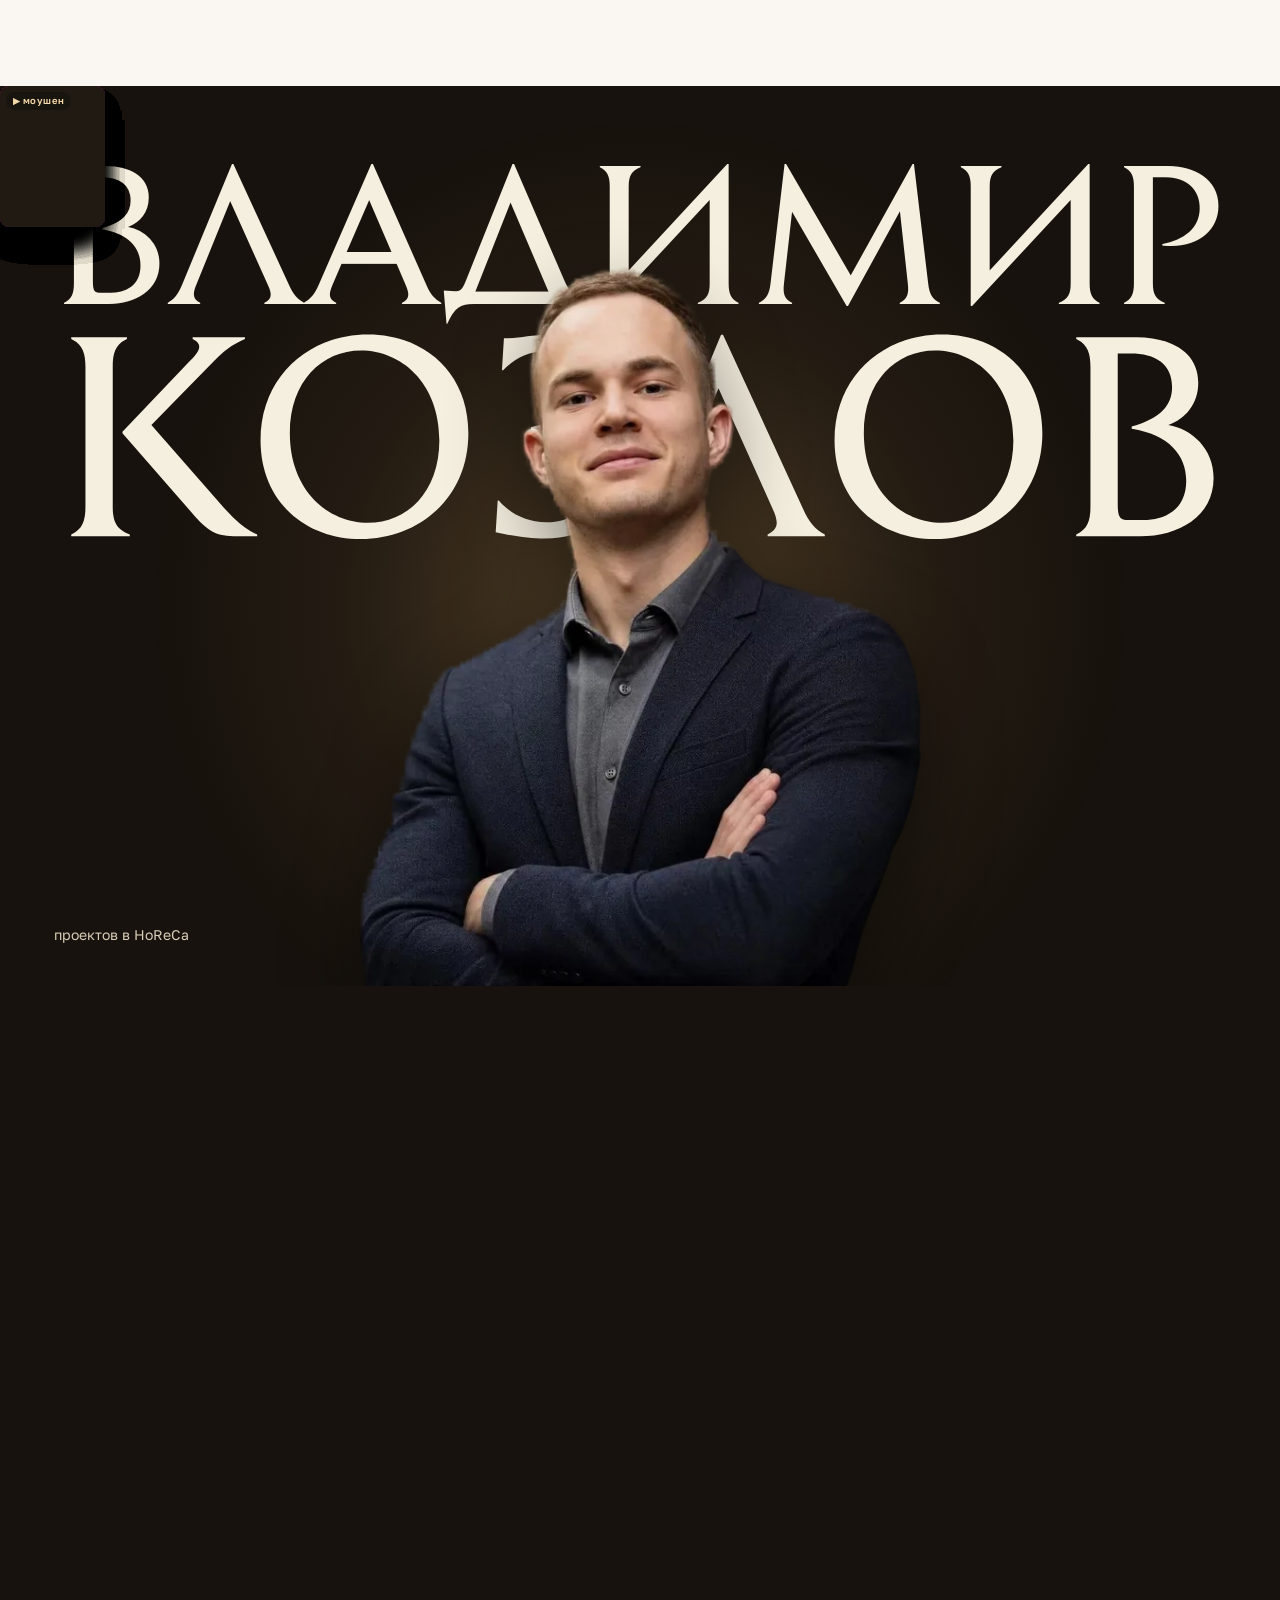
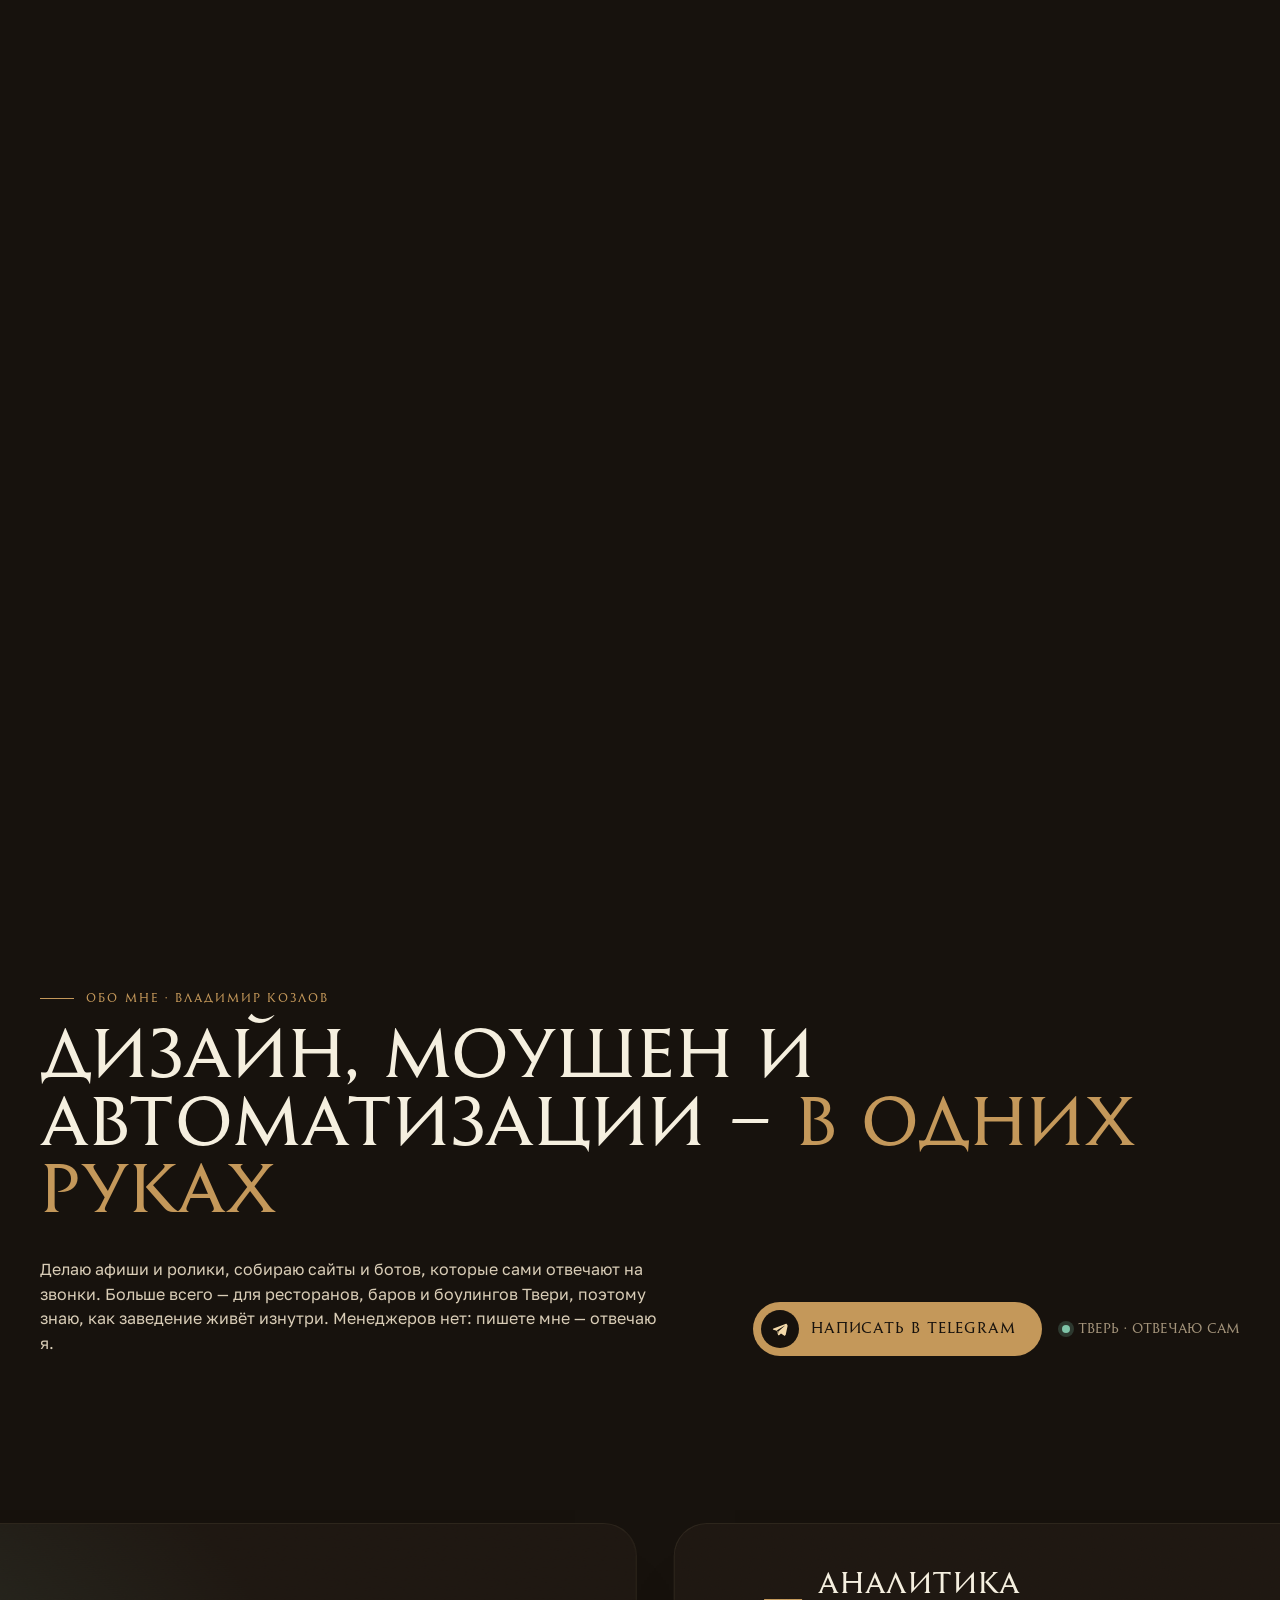
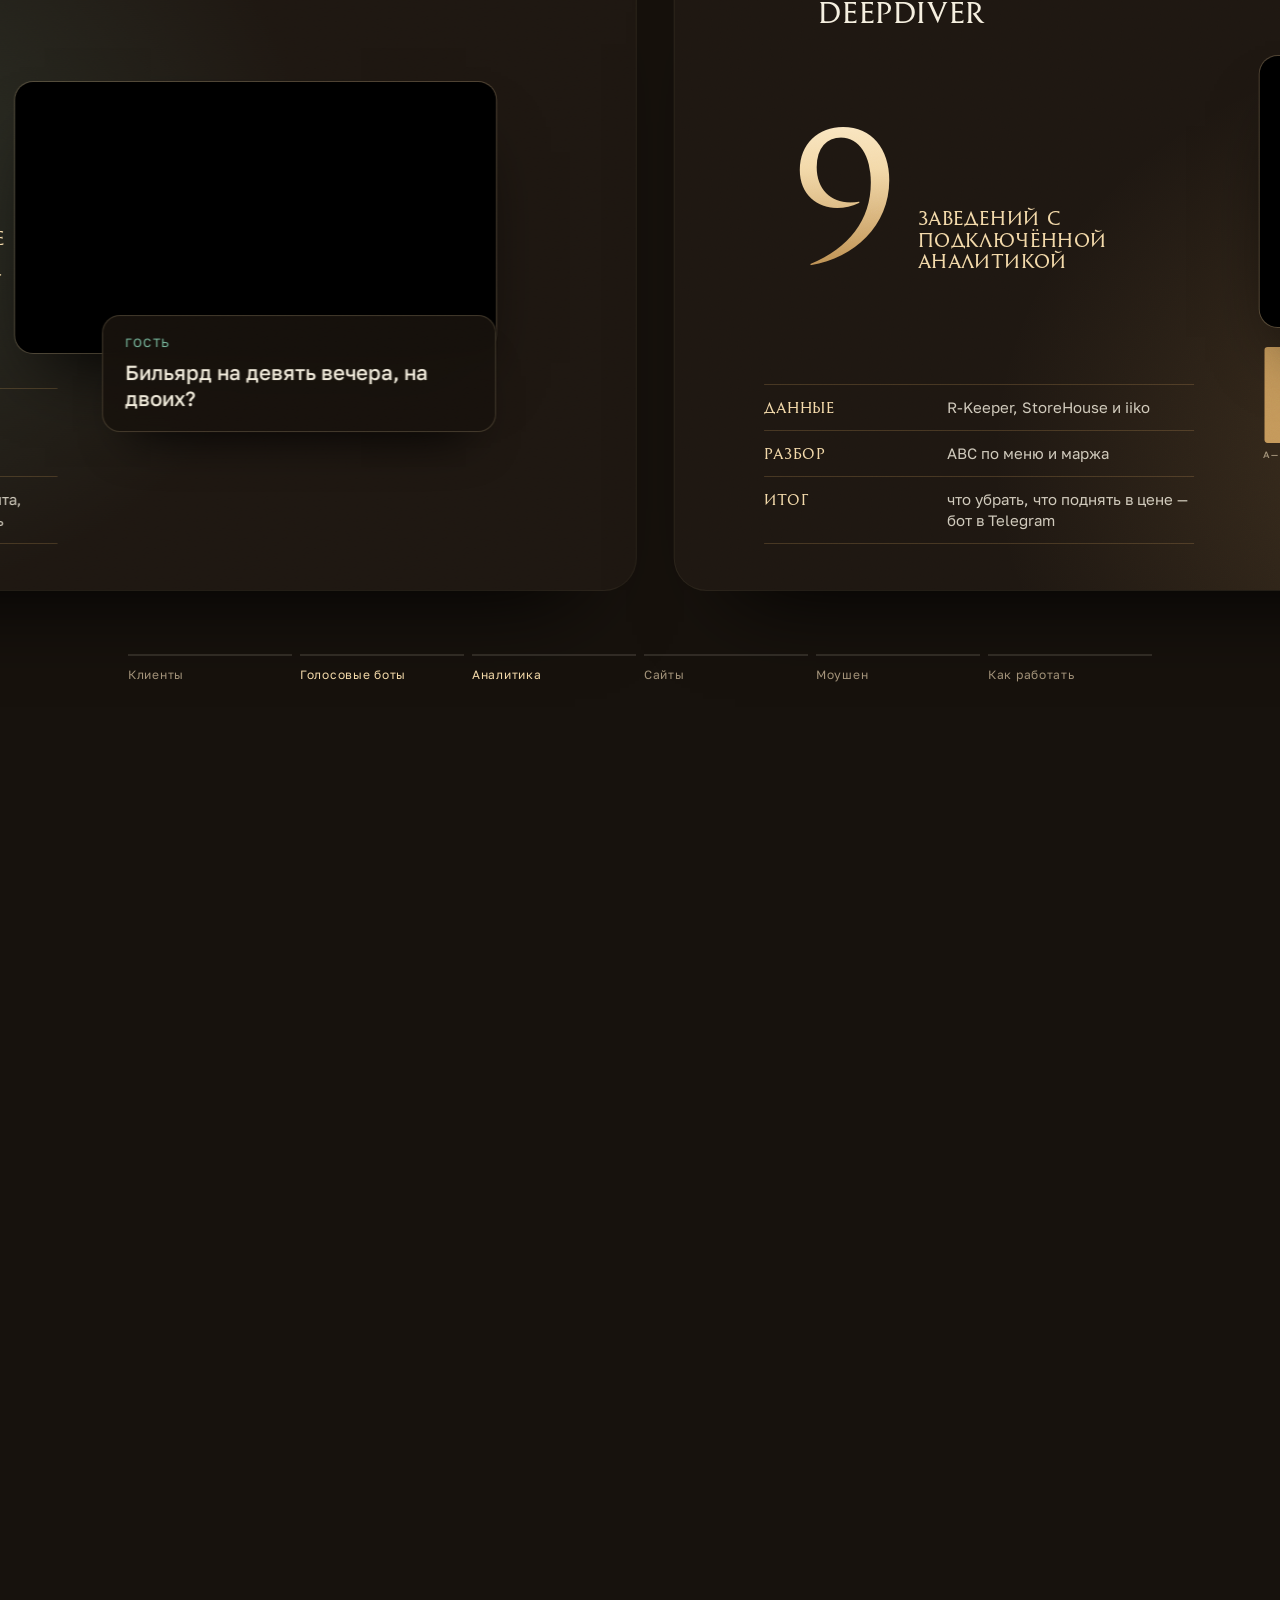
==== commit dd2d9f35: "feat(main): final section — prices, short FAQ, direct contacts, KOZFLOW wordmark Replaces legacy FAQ" ====
--- a/index.html
+++ b/index.html
@@ -25,6 +25,7 @@
 <link rel="stylesheet" href="css/process.css">
 <link rel="stylesheet" href="css/about.css">
 <link rel="stylesheet" href="css/contact.css">
+<link rel="stylesheet" href="css/final.css">
 <link rel="stylesheet" href="css/system.css">
 <link rel="stylesheet" href="css/legacy-v3.css">
 <script type="application/ld+json">
@@ -268,37 +269,6 @@
 </section>
 <!-- about:end -->
 
-<!-- legacy:start — старые разделы главной в новом стиле; заменяются секциями 3–7 (этап 3) -->
-<div class="legacy">
-<section class="section kt-section" id="faq" data-kt>
-  <div class="wrap-narrow">
-    <div class="services-head reveal" style="text-align:left">
-      <div class="kicker">FAQ</div>
-      <h2 class="section-title serif" style="margin-top:14px">Вопросы</h2>
-      <p class="faq-lede reveal delay-1">Отвечаю честно, без воды. Не нашли ответ — спросите внизу, отвечу за день.</p>
-    </div>
-
-    <div class="faq-chips reveal delay-2" id="faqChips" role="tablist" aria-label="Категории FAQ"></div>
-    <div class="faq-list" id="faqList"></div>
-
-    <div class="faq-ask reveal delay-2" id="faqAsk">
-      <div class="faq-ask-head">
-        <span class="kicker">Не нашли ответ?</span>
-        <h3 class="faq-ask-title serif">Напишите вопрос — отвечу лично за день</h3>
-      </div>
-      <div class="faq-ask-alts">
-        <a href="https://t.me/kozflow" target="_blank" rel="noopener">Telegram @kozflow</a>
-        <span class="faq-ask-sep" aria-hidden="true">·</span>
-        <a href="tel:+79106407134">+7 910 640 71 34</a>
-        <span class="faq-ask-sep" aria-hidden="true">·</span>
-        <a href="mailto:kozflow.ai@gmail.com">kozflow.ai@gmail.com</a>
-      </div>
-    </div>
-  </div>
-</section>
-
-</div>
-
 <!-- contact:start -->
 <section class="ct v1" id="contact" data-bg="dark" aria-label="Контакт"><div class="in g1">
   <div class="tx">
@@ -326,45 +296,34 @@
 </div></section>
 <!-- contact:end -->
 
-<div class="legacy">
-<footer class="foot">
-  <div class="wrap foot-grid">
-    <div class="foot-brand">
-      <div class="foot-logo serif">KozFlow</div>
-      <p class="foot-tagline">Владимир Козлов. Афиши, ролики, сайты, голосовые боты и автоматизации — всё делаю сам, от первого сообщения до сдачи.</p>
-    </div>
-    <nav class="foot-col" aria-label="Контакты">
-      <span class="foot-col-h">Связаться</span>
-      <a href="https://t.me/kozflow" target="_blank" rel="noopener">Telegram @kozflow</a>
-      <a href="tel:+79106407134">+7 910 640 71 34</a>
-      <a href="mailto:kozflow.ai@gmail.com">kozflow.ai@gmail.com</a>
-    </nav>
-    <nav class="foot-col" aria-label="Разделы">
-      <span class="foot-col-h">Разделы</span>
-      <a href="#services">Услуги</a>
-      <a href="#works">Работы</a>
-      <a href="#price">Стоимость</a>
-      <a href="/sayty">Сайты и цены</a>
-      <a href="/dizayn">Дизайн и цены</a>
-    </nav>
-  </div>
-  <div class="wrap foot-bottom">
-    <span>© KozFlow · Козлов Владимир Георгиевич, самозанятый, ИНН 695016731464 · Тверь</span>
-    <span><a href="/politika">Политика обработки персональных данных</a></span>
-    <span>Работаю по договору · NDA по запросу</span>
-  </div>
-</footer>
+<!-- final:start -->
+<section id="final" data-bg="dark" aria-label="Цены, ответы и связь"><div class="in">
+      <div class="hd6"><div><p class="eb">Связь</p><h2 class="ttl">Есть задача? <em>Напишите мне</em></h2><p class="lead">Отвечаю сам, в течение рабочего дня — сразу с ценой и сроком.</p></div>
+        <div class="cta6"><a class="btn" href="https://t.me/kozflow" target="_blank" rel="noopener"><i><svg viewBox="0 0 24 24" fill="currentColor"><path d="M9.78 18.65l.28-4.23 7.68-6.92c.34-.31-.07-.46-.52-.19L7.74 13.24 3.64 11.96c-.88-.25-.89-.86.2-1.3l15.97-6.16c.73-.33 1.43.18 1.15 1.3l-2.72 12.81c-.19.91-.74 1.13-1.5.71L12.6 16.3l-1.99 1.93c-.23.23-.42.42-.83.42z"/></svg></i>Написать в Telegram</a><p class="now"><i></i><span>Тверь, <b class="clk6">--:--</b></span></p></div></div>
+      <div class="g6">
+        <div><p class="h4">Цены</p><ul class="pl"><li data-c="design"><button type="button" aria-expanded="false"><span class="ix">01</span><span class="n">Дизайн<small>афиша — 1–2 рабочих дня</small></span><span class="p"><small>от</small>1 200 ₽</span><i class="pm"></i></button>
+          <div class="more"><div><ul><li><span>Макет для соцсетей</span><b>от 1 200 ₽</b></li><li><span>Афиша</span><b>3 000 ₽</b></li><li><span>Меню, упаковка, бренд</span><b>по задаче</b></li><li><span>Срочно, за сутки</span><b>+50 %</b></li><li><a href="/dizayn">весь прайс ↗</a></li></ul></div></div></li><li data-c="motion"><button type="button" aria-expanded="false"><span class="ix">02</span><span class="n">Моушен<small>короткий ролик — 3–5 дней</small></span><span class="p"><small>от</small>2 000 ₽</span><i class="pm"></i></button>
+          <div class="more"><div><ul><li><span>Оживить макет</span><b>от 2 000 ₽</b></li><li><span>Короткий ролик</span><b>от 5 000 ₽</b></li><li><span>Промо-ролик</span><b>от 10 000 ₽</b></li><li><span>Видеоменю</span><b>от 30 000 ₽</b></li><li><a href="/moushen">весь прайс ↗</a></li></ul></div></div></li><li data-c="sites"><button type="button" aria-expanded="false"><span class="ix">03</span><span class="n">Сайты<small>лендинг — 1–1,5 недели</small></span><span class="p"><small>от</small>25 000 ₽</span><i class="pm"></i></button>
+          <div class="more"><div><ul><li><span>Лендинг</span><b>25 000 ₽</b></li><li><span>Сайт</span><b>40 000 ₽</b></li><li><span>Слежу за сайтом</span><b>5 000 ₽/мес</b></li><li><a href="/sayty">весь прайс ↗</a></li></ul></div></div></li><li data-c="auto"><button type="button" aria-expanded="false"><span class="ix">04</span><span class="n">Боты<small>автоматизация — 3–7 дней</small></span><span class="p"><small>от</small>10 000 ₽</span><i class="pm"></i></button>
+          <div class="more"><div><ul><li><span>Автоматизация</span><b>от 10 000 ₽</b></li><li><span>Чат-бот</span><b>20 000 ₽</b></li><li><span>Голосовой бот</span><b>50 000 ₽</b></li><li><span>+ звонки</span><b>50 ₽, не больше 20 000 ₽/мес</b></li><li><span>Своё приложение</span><b>от 70 000 ₽</b></li><li><a href="/avtomatizacii">весь прайс ↗</a></li></ul></div></div></li></ul></div>
+        <div><p class="h4">Коротко о главном</p><div class="faq"><details open><summary>Как начать?</summary><p>Напишите в Telegram, что нужно, и пришлите примеры, если есть. В течение рабочего дня отвечу с ценой и сроком.</p></details><details><summary>Сколько ждать?</summary><p>Афиша — 1–2 рабочих дня, оживить макет — 1–2 дня, лендинг — 1–1,5 недели, простая автоматизация — 3–7 дней. Точный срок пишу в ТЗ.</p></details><details><summary>Как платить?</summary><p>По договору: счёт для ИП и юрлиц или перевод. Обычно 50 % вперёд и 50 % после сдачи. На каждую оплату — чек из «Мой налог».</p></details><details><summary>Чьё всё в итоге?</summary><p>Ваше. После сдачи передаю исходники, доступы и ключи. NDA подпишу по запросу.</p></details><details><summary>А после запуска?</summary><p>Первый месяц поддержки бота — бесплатно. За сайтом могу следить: 5 000 ₽ в месяц.</p></details></div></div>
+        <div class="col6"><p class="h4">Связь напрямую</p><div class="cts"><a class="lnk" href="https://t.me/kozflow" target="_blank" rel="noopener"><svg viewBox="0 0 24 24" fill="currentColor"><path d="M9.78 18.65l.28-4.23 7.68-6.92c.34-.31-.07-.46-.52-.19L7.74 13.24 3.64 11.96c-.88-.25-.89-.86.2-1.3l15.97-6.16c.73-.33 1.43.18 1.15 1.3l-2.72 12.81c-.19.91-.74 1.13-1.5.71L12.6 16.3l-1.99 1.93c-.23.23-.42.42-.83.42z"/></svg><span>Telegram @kozflow</span><small>· быстрее всего</small></a>
+  <a class="lnk" href="tel:+79106407134"><svg viewBox="0 0 24 24" fill="none" stroke="currentColor" stroke-width="1.7" stroke-linecap="round" stroke-linejoin="round"><path d="M22 16.92v3a2 2 0 0 1-2.18 2A19.79 19.79 0 0 1 2.08 4.18 2 2 0 0 1 4.06 2h3a2 2 0 0 1 2 1.72 12.84 12.84 0 0 0 .7 2.81 2 2 0 0 1-.45 2.11L8.09 9.91a16 16 0 0 0 6 6l1.27-1.27a2 2 0 0 1 2.11-.45 12.84 12.84 0 0 0 2.81.7A2 2 0 0 1 22 16.92z"/></svg><span>+7 910 640-71-34</span><small>· звонок или Макс</small></a>
+  <button class="lnk mail6" type="button" data-mail="kozflow.ai@gmail.com"><svg viewBox="0 0 24 24" fill="none" stroke="currentColor" stroke-width="1.6"><rect x="3" y="5" width="18" height="14" rx="2"/><path d="M3 7l9 7 9-7"/></svg><span>kozflow.ai@gmail.com</span></button>
+  <div class="bots"><b>Позвонить моим ботам</b><span><a href="tel:+79038083333">Света — бот Завода, <span class="nw">+7 903 808-33-33</span></a></span><span><a href="tel:+79157028000">Кегель — бот Кегельбара, <span class="nw">+7 915 702-80-00</span></a><small>пока клуб закрыт: <span class="nw">пн–пт 00:15–16:00</span>, <span class="nw">сб–вс 02:15–12:00</span></small></span></div>
 </div>
-<div class="sticky-cta" aria-hidden="true">
-  <button type="button" class="sticky-cta-btn sticky-cta-tg" id="stickyContactBtn" aria-label="Связаться">
-    <span>Связаться</span>
-  </button>
-  <a class="sticky-cta-btn sticky-cta-form" href="#contact">
-    <span>Обсудить</span>
-  </a>
-</div>
-
-<!-- legacy:end -->
+          <div class="qr6"><i><svg viewBox="-1 -1 27 27" shape-rendering="crispEdges"><path fill="#17120D" d="M0 0h1v1h-1zM1 0h1v1h-1zM2 0h1v1h-1zM3 0h1v1h-1zM4 0h1v1h-1zM5 0h1v1h-1zM6 0h1v1h-1zM8 0h1v1h-1zM10 0h1v1h-1zM12 0h1v1h-1zM14 0h1v1h-1zM15 0h1v1h-1zM16 0h1v1h-1zM18 0h1v1h-1zM19 0h1v1h-1zM20 0h1v1h-1zM21 0h1v1h-1zM22 0h1v1h-1zM23 0h1v1h-1zM24 0h1v1h-1zM0 1h1v1h-1zM6 1h1v1h-1zM9 1h1v1h-1zM10 1h1v1h-1zM12 1h1v1h-1zM13 1h1v1h-1zM18 1h1v1h-1zM24 1h1v1h-1zM0 2h1v1h-1zM2 2h1v1h-1zM3 2h1v1h-1zM4 2h1v1h-1zM6 2h1v1h-1zM10 2h1v1h-1zM11 2h1v1h-1zM12 2h1v1h-1zM18 2h1v1h-1zM20 2h1v1h-1zM21 2h1v1h-1zM22 2h1v1h-1zM24 2h1v1h-1zM0 3h1v1h-1zM2 3h1v1h-1zM3 3h1v1h-1zM4 3h1v1h-1zM6 3h1v1h-1zM8 3h1v1h-1zM10 3h1v1h-1zM11 3h1v1h-1zM12 3h1v1h-1zM13 3h1v1h-1zM14 3h1v1h-1zM15 3h1v1h-1zM16 3h1v1h-1zM18 3h1v1h-1zM20 3h1v1h-1zM21 3h1v1h-1zM22 3h1v1h-1zM24 3h1v1h-1zM0 4h1v1h-1zM2 4h1v1h-1zM3 4h1v1h-1zM4 4h1v1h-1zM6 4h1v1h-1zM8 4h1v1h-1zM10 4h1v1h-1zM12 4h1v1h-1zM14 4h1v1h-1zM15 4h1v1h-1zM16 4h1v1h-1zM18 4h1v1h-1zM20 4h1v1h-1zM21 4h1v1h-1zM22 4h1v1h-1zM24 4h1v1h-1zM0 5h1v1h-1zM6 5h1v1h-1zM8 5h1v1h-1zM9 5h1v1h-1zM10 5h1v1h-1zM11 5h1v1h-1zM12 5h1v1h-1zM18 5h1v1h-1zM24 5h1v1h-1zM0 6h1v1h-1zM1 6h1v1h-1zM2 6h1v1h-1zM3 6h1v1h-1zM4 6h1v1h-1zM5 6h1v1h-1zM6 6h1v1h-1zM8 6h1v1h-1zM10 6h1v1h-1zM12 6h1v1h-1zM14 6h1v1h-1zM16 6h1v1h-1zM18 6h1v1h-1zM19 6h1v1h-1zM20 6h1v1h-1zM21 6h1v1h-1zM22 6h1v1h-1zM23 6h1v1h-1zM24 6h1v1h-1zM8 7h1v1h-1zM9 7h1v1h-1zM10 7h1v1h-1zM12 7h1v1h-1zM14 7h1v1h-1zM16 7h1v1h-1zM0 8h1v1h-1zM4 8h1v1h-1zM6 8h1v1h-1zM7 8h1v1h-1zM8 8h1v1h-1zM10 8h1v1h-1zM15 8h1v1h-1zM16 8h1v1h-1zM17 8h1v1h-1zM18 8h1v1h-1zM19 8h1v1h-1zM20 8h1v1h-1zM21 8h1v1h-1zM24 8h1v1h-1zM0 9h1v1h-1zM1 9h1v1h-1zM2 9h1v1h-1zM4 9h1v1h-1zM7 9h1v1h-1zM11 9h1v1h-1zM13 9h1v1h-1zM15 9h1v1h-1zM16 9h1v1h-1zM19 9h1v1h-1zM20 9h1v1h-1zM21 9h1v1h-1zM23 9h1v1h-1zM0 10h1v1h-1zM3 10h1v1h-1zM4 10h1v1h-1zM6 10h1v1h-1zM7 10h1v1h-1zM8 10h1v1h-1zM10 10h1v1h-1zM12 10h1v1h-1zM13 10h1v1h-1zM14 10h1v1h-1zM15 10h1v1h-1zM18 10h1v1h-1zM21 10h1v1h-1zM22 10h1v1h-1zM0 11h1v1h-1zM2 11h1v1h-1zM3 11h1v1h-1zM5 11h1v1h-1zM10 11h1v1h-1zM11 11h1v1h-1zM12 11h1v1h-1zM14 11h1v1h-1zM17 11h1v1h-1zM18 11h1v1h-1zM19 11h1v1h-1zM22 11h1v1h-1zM23 11h1v1h-1zM0 12h1v1h-1zM1 12h1v1h-1zM3 12h1v1h-1zM6 12h1v1h-1zM8 12h1v1h-1zM10 12h1v1h-1zM13 12h1v1h-1zM14 12h1v1h-1zM15 12h1v1h-1zM17 12h1v1h-1zM18 12h1v1h-1zM21 12h1v1h-1zM22 12h1v1h-1zM23 12h1v1h-1zM24 12h1v1h-1zM0 13h1v1h-1zM2 13h1v1h-1zM3 13h1v1h-1zM4 13h1v1h-1zM7 13h1v1h-1zM9 13h1v1h-1zM10 13h1v1h-1zM12 13h1v1h-1zM14 13h1v1h-1zM15 13h1v1h-1zM16 13h1v1h-1zM20 13h1v1h-1zM23 13h1v1h-1zM6 14h1v1h-1zM11 14h1v1h-1zM12 14h1v1h-1zM13 14h1v1h-1zM14 14h1v1h-1zM15 14h1v1h-1zM18 14h1v1h-1zM19 14h1v1h-1zM20 14h1v1h-1zM21 14h1v1h-1zM22 14h1v1h-1zM5 15h1v1h-1zM8 15h1v1h-1zM10 15h1v1h-1zM11 15h1v1h-1zM13 15h1v1h-1zM16 15h1v1h-1zM19 15h1v1h-1zM20 15h1v1h-1zM22 15h1v1h-1zM23 15h1v1h-1zM0 16h1v1h-1zM1 16h1v1h-1zM2 16h1v1h-1zM3 16h1v1h-1zM4 16h1v1h-1zM6 16h1v1h-1zM7 16h1v1h-1zM8 16h1v1h-1zM9 16h1v1h-1zM10 16h1v1h-1zM12 16h1v1h-1zM13 16h1v1h-1zM15 16h1v1h-1zM16 16h1v1h-1zM17 16h1v1h-1zM18 16h1v1h-1zM19 16h1v1h-1zM20 16h1v1h-1zM21 16h1v1h-1zM22 16h1v1h-1zM8 17h1v1h-1zM9 17h1v1h-1zM13 17h1v1h-1zM14 17h1v1h-1zM16 17h1v1h-1zM20 17h1v1h-1zM0 18h1v1h-1zM1 18h1v1h-1zM2 18h1v1h-1zM3 18h1v1h-1zM4 18h1v1h-1zM5 18h1v1h-1zM6 18h1v1h-1zM8 18h1v1h-1zM16 18h1v1h-1zM18 18h1v1h-1zM20 18h1v1h-1zM0 19h1v1h-1zM6 19h1v1h-1zM9 19h1v1h-1zM10 19h1v1h-1zM12 19h1v1h-1zM14 19h1v1h-1zM16 19h1v1h-1zM20 19h1v1h-1zM21 19h1v1h-1zM22 19h1v1h-1zM23 19h1v1h-1zM0 20h1v1h-1zM2 20h1v1h-1zM3 20h1v1h-1zM4 20h1v1h-1zM6 20h1v1h-1zM8 20h1v1h-1zM9 20h1v1h-1zM10 20h1v1h-1zM11 20h1v1h-1zM13 20h1v1h-1zM14 20h1v1h-1zM16 20h1v1h-1zM17 20h1v1h-1zM18 20h1v1h-1zM19 20h1v1h-1zM20 20h1v1h-1zM21 20h1v1h-1zM22 20h1v1h-1zM23 20h1v1h-1zM24 20h1v1h-1zM0 21h1v1h-1zM2 21h1v1h-1zM3 21h1v1h-1zM4 21h1v1h-1zM6 21h1v1h-1zM9 21h1v1h-1zM12 21h1v1h-1zM15 21h1v1h-1zM16 21h1v1h-1zM17 21h1v1h-1zM18 21h1v1h-1zM19 21h1v1h-1zM22 21h1v1h-1zM23 21h1v1h-1zM24 21h1v1h-1zM0 22h1v1h-1zM2 22h1v1h-1zM3 22h1v1h-1zM4 22h1v1h-1zM6 22h1v1h-1zM9 22h1v1h-1zM10 22h1v1h-1zM11 22h1v1h-1zM12 22h1v1h-1zM13 22h1v1h-1zM14 22h1v1h-1zM17 22h1v1h-1zM18 22h1v1h-1zM21 22h1v1h-1zM23 22h1v1h-1zM0 23h1v1h-1zM6 23h1v1h-1zM9 23h1v1h-1zM10 23h1v1h-1zM11 23h1v1h-1zM13 23h1v1h-1zM15 23h1v1h-1zM19 23h1v1h-1zM20 23h1v1h-1zM21 23h1v1h-1zM22 23h1v1h-1zM23 23h1v1h-1zM0 24h1v1h-1zM1 24h1v1h-1zM2 24h1v1h-1zM3 24h1v1h-1zM4 24h1v1h-1zM5 24h1v1h-1zM6 24h1v1h-1zM8 24h1v1h-1zM9 24h1v1h-1zM12 24h1v1h-1zM13 24h1v1h-1zM17 24h1v1h-1zM18 24h1v1h-1zM22 24h1v1h-1zM23 24h1v1h-1zM24 24h1v1h-1z"/></svg></i><span>Наведите камеру —<br>откроется мой Telegram</span></div></div>
+      </div>
+      <div class="ln6 links">
+        <div><p class="h4">Главная</p><ul><li><a href="#services">Услуги</a></li><li><a href="#works">Работы</a></li><li><a href="#process">Как я работаю</a></li><li><a href="#about">Обо мне</a></li><li><a href="#contact">Контакт</a></li></ul></div>
+        <div><p class="h4">Живые проекты</p><ul><li><a href="https://восток24.рф" target="_blank" rel="noopener">Восток 24<small>ресторан</small></a></li><li><a href="https://tverchefs.ru" target="_blank" rel="noopener">Тверская ассоциация кулинаров</a></li><li><a href="https://miravi.art" target="_blank" rel="noopener">Miravi<small>интерьеры</small></a></li><li><a href="https://deepdiver.tech" target="_blank" rel="noopener">DeepDiver<small>аналитика</small></a></li></ul></div>
+        <div><p class="h4">Документы</p><ul><li><a href="/politika">Политика обработки персональных данных</a></li><li><a href="https://t.me/kozflow" target="_blank" rel="noopener">Договор и NDA — по запросу</a></li></ul>
+          <p class="req">Козлов Владимир Георгиевич<br>самозанятый, плательщик НПД · <span class="nw">ИНН 695016731464 · Тверь</span><br>Работаю по договору, на каждую оплату — чек «Мой налог»</p></div>
+      </div>
+      <div class="bot6"><span>© 2026 KozFlow</span><span>Сайт не ставит cookie и не считает посетителей</span><a href="/politika">Политика обработки персональных данных</a><button class="up" type="button">Наверх <span>↑</span></button></div>
+    </div>
+    <div class="wm6" role="img" aria-label="KozFlow"><div class="wl base"><div class="wr"><span>K</span><span>O</span><span>Z</span></div><div class="wr"><span>F</span><span>L</span><span>O</span><span>W</span></div></div><div class="wl lit" aria-hidden="true"><div class="wr"><span>K</span><span>O</span><span>Z</span></div><div class="wr"><span>F</span><span>L</span><span>O</span><span>W</span></div></div></div></section>
+<!-- final:end -->
 
 <script src="js/vendor/gsap.min.js"></script>
 <script src="js/vendor/CustomEase.min.js"></script>
@@ -383,6 +342,7 @@
 <script src="js/process.js"></script>
 <script src="js/about.js"></script>
 <script src="js/contact.js"></script>
+<script src="js/final.js"></script>
 <script src="app.js?v=31"></script>
 </body>
 </html>
--- a/css/reel.css
+++ b/css/reel.css
@@ -56,6 +56,7 @@
   background-image:url("data:image/svg+xml,%3Csvg xmlns='http://www.w3.org/2000/svg' width='160' height='160'%3E%3Cfilter id='n'%3E%3CfeTurbulence type='fractalNoise' baseFrequency='.9' numOctaves='2' stitchTiles='stitch'/%3E%3C/filter%3E%3Crect width='100%25' height='100%25' filter='url(%23n)'/%3E%3C/svg%3E");
   animation:grain .9s steps(6) infinite}
 body.dark .grain{opacity:.06}
+@media (hover:none) and (pointer:coarse){.grain{animation:none}}
 @keyframes grain{0%{transform:translate(0,0)}20%{transform:translate(-40px,26px)}40%{transform:translate(28px,-38px)}60%{transform:translate(-24px,-12px)}80%{transform:translate(38px,36px)}100%{transform:translate(0,0)}}
 
 /* ───────── центр: знак → слово → подпись → кнопка ───────── */
--- a/css/final.css
+++ b/css/final.css
@@ -0,0 +1,121 @@
+/* Секция «Финал» (#final) — цены, короткие ответы, связь, вордмарк. Перенос из Мастерская/Проекты/kozflow-редизайн/sections-v3/final (port.mjs) */
+#final{font:16px/1.5 'Golos Text',system-ui,sans-serif;text-transform:none;letter-spacing:normal;overflow-x:clip}
+#final,#final *{box-sizing:border-box}
+#final a{color:inherit}
+#final button{font:inherit;color:inherit}
+#final{--ease:cubic-bezier(.16,1,.3,1);--gold:#C4985A;--gold-l:#F3D9A9;--night:#17120D;--cream:#F5EFDF;--paper:#FAF7F2;--ink:#2D2419}
+#final{position:relative;overflow:clip;background:var(--s-bg);color:var(--s-fg);
+  --k-design:#DB8664;--k-motion:#A3BCCB;--k-sites:#93AC93;--k-auto:#C4985A}
+#final{--s-bg:#17120D;--s-fg:#F5EFDF;--s-fg2:#D9CDB7;--s-mute:#A3937A;--s-line:rgba(245,239,223,.14);--s-card:#211A13;--s-card2:#2A2119;--s-acc:#C4985A}
+#final [data-c=design]{--c:var(--k-design)}
+#final [data-c=motion]{--c:var(--k-motion)}
+#final [data-c=sites]{--c:var(--k-sites)}
+#final [data-c=auto]{--c:var(--k-auto)}
+#final .in{max-width:1360px;margin:0 auto;padding-inline:clamp(16px,3.2vw,40px)}
+#final .eb{display:flex;align-items:center;gap:12px;margin:0 0 18px;font:400 12px/1 'STRome',serif;letter-spacing:.16em;text-transform:uppercase;color:var(--s-acc)}
+#final .eb::before{content:'';flex:none;width:34px;height:1px;background:currentColor}
+#final .ttl{margin:0;font:400 clamp(40px,5.6vw,88px)/.92 'STRome',serif;text-transform:uppercase;color:var(--s-fg);text-wrap:balance}
+#final .ttl em{font-style:normal;color:var(--s-acc)}
+#final .lead{margin:20px 0 0;max-width:560px;font-size:clamp(16px,1.2vw,18px);line-height:1.55;color:var(--s-fg2)}
+#final .btn{display:inline-flex;align-items:center;gap:12px;padding:8px 26px 8px 8px;border-radius:999px;background:var(--gold);color:#17120D;text-decoration:none;font:400 15px/1 'STRome',serif;letter-spacing:.06em;text-transform:uppercase;transition:transform .5s var(--ease),background .3s;border:0;cursor:pointer;white-space:nowrap}
+#final .btn i{display:grid;place-items:center;width:38px;height:38px;border-radius:50%;background:#17120D;color:var(--gold-l);flex:none}
+#final .btn i svg{width:17px;height:17px}
+#final .btn:hover{transform:translateY(-2px);background:#D4A86A}
+#final .h4{margin:0 0 14px;font:400 12px/1 'STRome',serif;letter-spacing:.16em;text-transform:uppercase;color:var(--s-acc)}
+#final .faq details{border-top:1px solid var(--s-line)}
+#final .faq details:last-child{border-bottom:1px solid var(--s-line)}
+#final .faq summary{list-style:none;cursor:pointer;display:flex;justify-content:space-between;gap:16px;padding:14px 0;font-size:15.5px;color:var(--s-fg)}
+#final .faq summary::-webkit-details-marker{display:none}
+#final .faq summary::after{content:'+';flex:none;font:300 22px/.8 'Golos Text',sans-serif;color:var(--s-acc);transition:transform .4s var(--ease)}
+#final .faq details[open] summary::after{transform:rotate(45deg)}
+#final .faq details p{margin:0 0 16px;font-size:14.5px;line-height:1.55;color:var(--s-fg2);max-width:520px}
+#final .ln6{display:grid;grid-template-columns:repeat(auto-fit,minmax(150px,1fr));gap:22px 28px}
+#final .ln6 ul{list-style:none;margin:0;padding:0;display:grid;gap:8px}
+#final .ln6 a{text-decoration:none;font-size:14.5px;color:var(--s-fg2);transition:color .25s}
+#final .ln6 a:hover{color:var(--s-fg)}
+#final .ln6 a small{color:var(--s-mute);font-size:12.5px;margin-left:6px}
+#final .ln6 [data-c] a::before{content:'';display:inline-block;width:7px;height:7px;margin-right:8px;border-radius:50%;background:var(--c);vertical-align:.08em}
+#final .cts{display:grid;gap:12px;font-size:15px}
+#final .cts a{text-decoration:none;color:var(--s-fg)}
+#final .cts .btn{justify-self:start}
+#final .cts .nw{white-space:nowrap}
+#final .cts .lnk{display:flex;align-items:center;gap:9px}
+#final .cts .lnk svg{width:18px;height:18px;color:var(--s-acc);flex:none}
+#final .cts .lnk small{color:var(--s-mute);font-size:13px}
+#final .cts .mail6{border:0;background:none;padding:0;cursor:pointer;text-align:left;position:relative}
+#final .cts .mail6[data-done]::after{content:'скопировано';position:absolute;left:0;bottom:calc(100% + 6px);padding:4px 9px;border-radius:999px;background:var(--gold);color:#17120D;font-size:12px}
+#final .cts .bots{display:grid;gap:6px;font-size:14px;color:var(--s-mute)}
+#final .cts .bots b{font:400 12px/1 'STRome',serif;letter-spacing:.14em;text-transform:uppercase;color:var(--s-acc);margin-bottom:2px}
+#final .cts .bots a{color:var(--s-fg2);border-bottom:1px solid var(--s-line)}
+#final .cts .bots>span{display:block}
+#final .cts .bots small{display:block;font-size:12.5px;color:var(--s-mute)}
+#final{padding:clamp(80px,9vw,130px) 0 0}
+#final .hd6{display:grid;grid-template-columns:minmax(0,1fr) auto;align-items:end;gap:28px 60px;padding-bottom:clamp(40px,5vw,64px);border-bottom:1px solid var(--s-line)}
+#final .hd6 .lead{max-width:470px}
+#final .cta6{display:grid;justify-items:end;gap:16px}
+#final .now{margin:0;display:flex;align-items:center;gap:9px;font-size:13.5px;color:var(--s-mute)}
+#final .now b{font-weight:500;color:var(--s-fg);font-variant-numeric:tabular-nums}
+#final .now i{position:relative;width:7px;height:7px;border-radius:50%;background:var(--gold)}
+#final .now i::after{content:'';position:absolute;inset:0;border-radius:50%;background:var(--gold);animation:f6pulse 2.4s ease-out infinite}
+@keyframes f6pulse{0%{transform:scale(1);opacity:.55}70%,100%{transform:scale(3.6);opacity:0}}
+#final .g6{display:grid;grid-template-columns:1.12fr 1.12fr .86fr;gap:clamp(28px,4.4vw,80px);padding:clamp(40px,5vw,64px) 0}
+#final .pl{list-style:none;margin:0;padding:0}
+#final .pl>li{border-top:1px solid var(--s-line)}
+#final .pl>li:last-child{border-bottom:1px solid var(--s-line)}
+#final .pl button{position:relative;isolation:isolate;width:100%;display:grid;grid-template-columns:30px minmax(0,1fr) auto 14px;align-items:center;gap:12px;padding:17px 0;border:0;background:none;cursor:pointer;text-align:left}
+#final .pl button::before{content:'';position:absolute;inset:3px -10px;z-index:-1;border-radius:10px;background:color-mix(in srgb,var(--c) 12%,transparent);transform:scaleX(0);transform-origin:0 50%;transition:transform .7s var(--ease)}
+#final .pl button:hover::before,#final .pl li.on button::before{transform:none}
+#final .pl .ix{font:400 13px/1 'STRome',serif;letter-spacing:.08em;color:var(--c)}
+#final .pl .n{display:grid;gap:6px;font:400 21px/1 'STRome',serif;text-transform:uppercase;color:var(--s-fg)}
+#final .pl .n small{font:400 12.5px/1.3 'Golos Text',sans-serif;text-transform:none;color:var(--s-mute)}
+#final .pl .p{font:400 19px/1 'STRome',serif;white-space:nowrap;color:var(--s-fg)}
+#final .pl .p small{font-size:.66em;color:var(--s-mute);margin-right:4px}
+#final .pl .pm{position:relative;width:14px;height:14px}
+#final .pl .pm::before,#final .pl .pm::after{content:'';position:absolute;left:0;right:0;top:50%;height:1.5px;margin-top:-.75px;background:var(--c);transition:transform .5s var(--ease)}
+#final .pl .pm::after{transform:rotate(90deg)}
+#final .pl li.on .pm::after{transform:rotate(0)}
+#final .pl .more{display:grid;grid-template-rows:0fr;transition:grid-template-rows .6s var(--ease)}
+#final .pl .more>div{overflow:hidden}
+#final .pl li.on .more{grid-template-rows:1fr}
+#final .pl .more ul{list-style:none;margin:0;padding:2px 0 16px 42px;display:grid;gap:7px;font-size:14px;color:var(--s-fg2)}
+#final .pl .more li{display:flex;justify-content:space-between;gap:10px}
+#final .pl .more li b{font-weight:500;color:var(--s-fg);white-space:nowrap}
+#final .pl .more a{font:400 12px/1 'STRome',serif;letter-spacing:.14em;text-transform:uppercase;color:var(--c);text-decoration:none;margin-top:4px}
+#final .cts{font-size:16.5px;gap:14px}
+#final .cts .bots{margin-top:8px}
+#final .links{grid-template-columns:1fr 1fr 1.25fr;padding:30px 0 34px;border-top:1px solid var(--s-line)}
+#final .nw{white-space:nowrap}
+#final .req{margin:14px 0 0;font-size:12.5px;line-height:1.6;color:var(--s-mute)}
+#final .bot6{display:flex;flex-wrap:wrap;align-items:center;gap:8px 26px;padding:16px 0;border-top:1px solid var(--s-line);font-size:12.5px;color:var(--s-mute)}
+#final .bot6 a{color:var(--s-fg2)}
+#final .bot6 .up{margin-left:auto;border:0;background:none;padding:0;cursor:pointer;font:400 12px/1 'STRome',serif;letter-spacing:.16em;text-transform:uppercase;color:var(--s-acc)}
+#final .bot6 .up span{font:400 14px/1 'Golos Text',sans-serif;margin-left:4px}
+#final .bot6 .up:hover{color:var(--gold-l)}
+#final .col6{display:flex;flex-direction:column}
+#final .qr6{display:grid;grid-template-columns:76px 1fr;gap:16px;align-items:center;margin-top:auto;padding-top:28px;font-size:13px;line-height:1.45;color:var(--s-mute)}
+#final .qr6 i{display:block;padding:7px;border-radius:10px;background:#F5EFDF}
+#final .qr6 svg{display:block;width:100%;height:auto}
+#final .wr{display:contents}
+#final .wm6{position:relative;margin:clamp(14px,2vw,30px) clamp(8px,1.2vw,18px) 0;overflow:hidden;user-select:none;touch-action:pan-y}
+#final .wl{display:flex;justify-content:space-between}
+#final .wl.lit{position:absolute;inset:0;-webkit-mask:radial-gradient(circle var(--r,260px) at var(--mx,50%) var(--my,50%),#000 20%,rgba(0,0,0,.5) 55%,transparent 100%);mask:radial-gradient(circle var(--r,260px) at var(--mx,50%) var(--my,50%),#000 20%,rgba(0,0,0,.5) 55%,transparent 100%)}
+#final .wl span{display:block;font:400 var(--fs,200px)/.8 'STRome',serif;text-transform:uppercase;color:transparent;background-image:var(--strip);background-size:auto 100%;-webkit-background-clip:text;background-clip:text;transform:translateY(100%);will-change:transform}
+#final .wl.base span{background-image:var(--dim,none);background-color:#2A2119;-webkit-text-stroke:1px rgba(243,217,169,.26)}
+@media (max-width:900px){#final .hd6{grid-template-columns:minmax(0,1fr)}
+#final .cta6{justify-items:start}
+#final .g6{grid-template-columns:minmax(0,1fr);gap:44px}
+#final .links{grid-template-columns:1fr 1fr}
+#final .links>:last-child{grid-column:span 2}
+#final .bot6 .up{margin-left:0}
+#final .qr6{display:none}
+}
+@media (max-width:600px){#final .wl{display:grid;gap:0}
+#final .wr{display:flex;justify-content:space-between;overflow:hidden}
+}
+@media (prefers-reduced-motion:reduce){#final .now i::after{animation:none;opacity:0}
+}
+#final .pl .more>div{visibility:hidden;transition:visibility .6s}
+#final .pl li.on .more>div{visibility:visible}
+#final .bot6 a{text-decoration:underline}
+#final .wm6{--fs:18.6vw}
+@media (max-width:600px){#final .wr:first-child{--fs:42.6vw}#final .wr:last-child{--fs:32.2vw}}
--- a/css/system.css
+++ b/css/system.css
@@ -3,6 +3,7 @@
    поэтому общие правила живут здесь, а не в их файлах. */
 
 /* цвета ремёсел (js/services.js): тёмные — для светлого фона, светлые — для тёмного */
+.is-off,.is-off *,.is-off::before,.is-off::after,.is-off *::before,.is-off *::after{animation-play-state:paused!important}
 :root{
   --k-design:#C26B4A;--k-motion:#4F7896;--k-sites:#3A4A3D;--k-auto:#B0844A;
   --k-design-l:#DB8664;--k-motion-l:#A3BCCB;--k-sites-l:#93AC93;--k-auto-l:#C4985A;
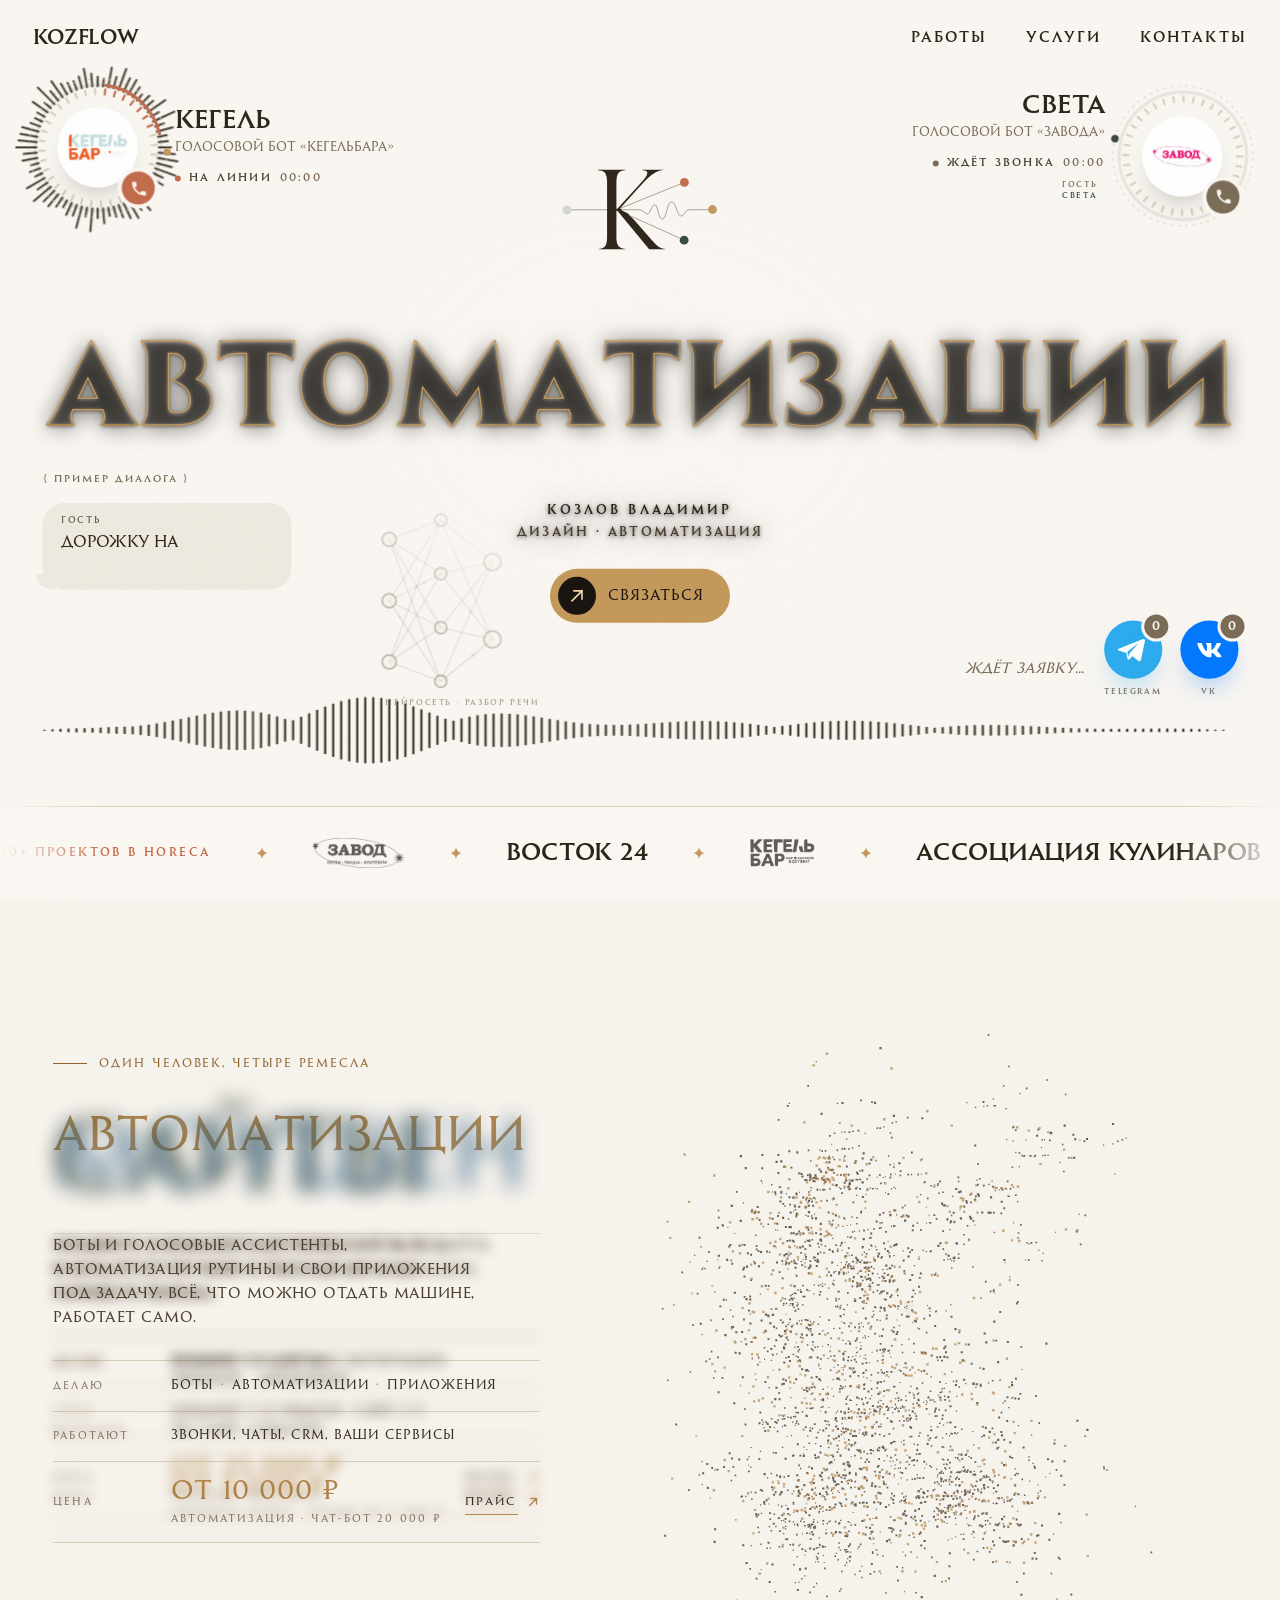
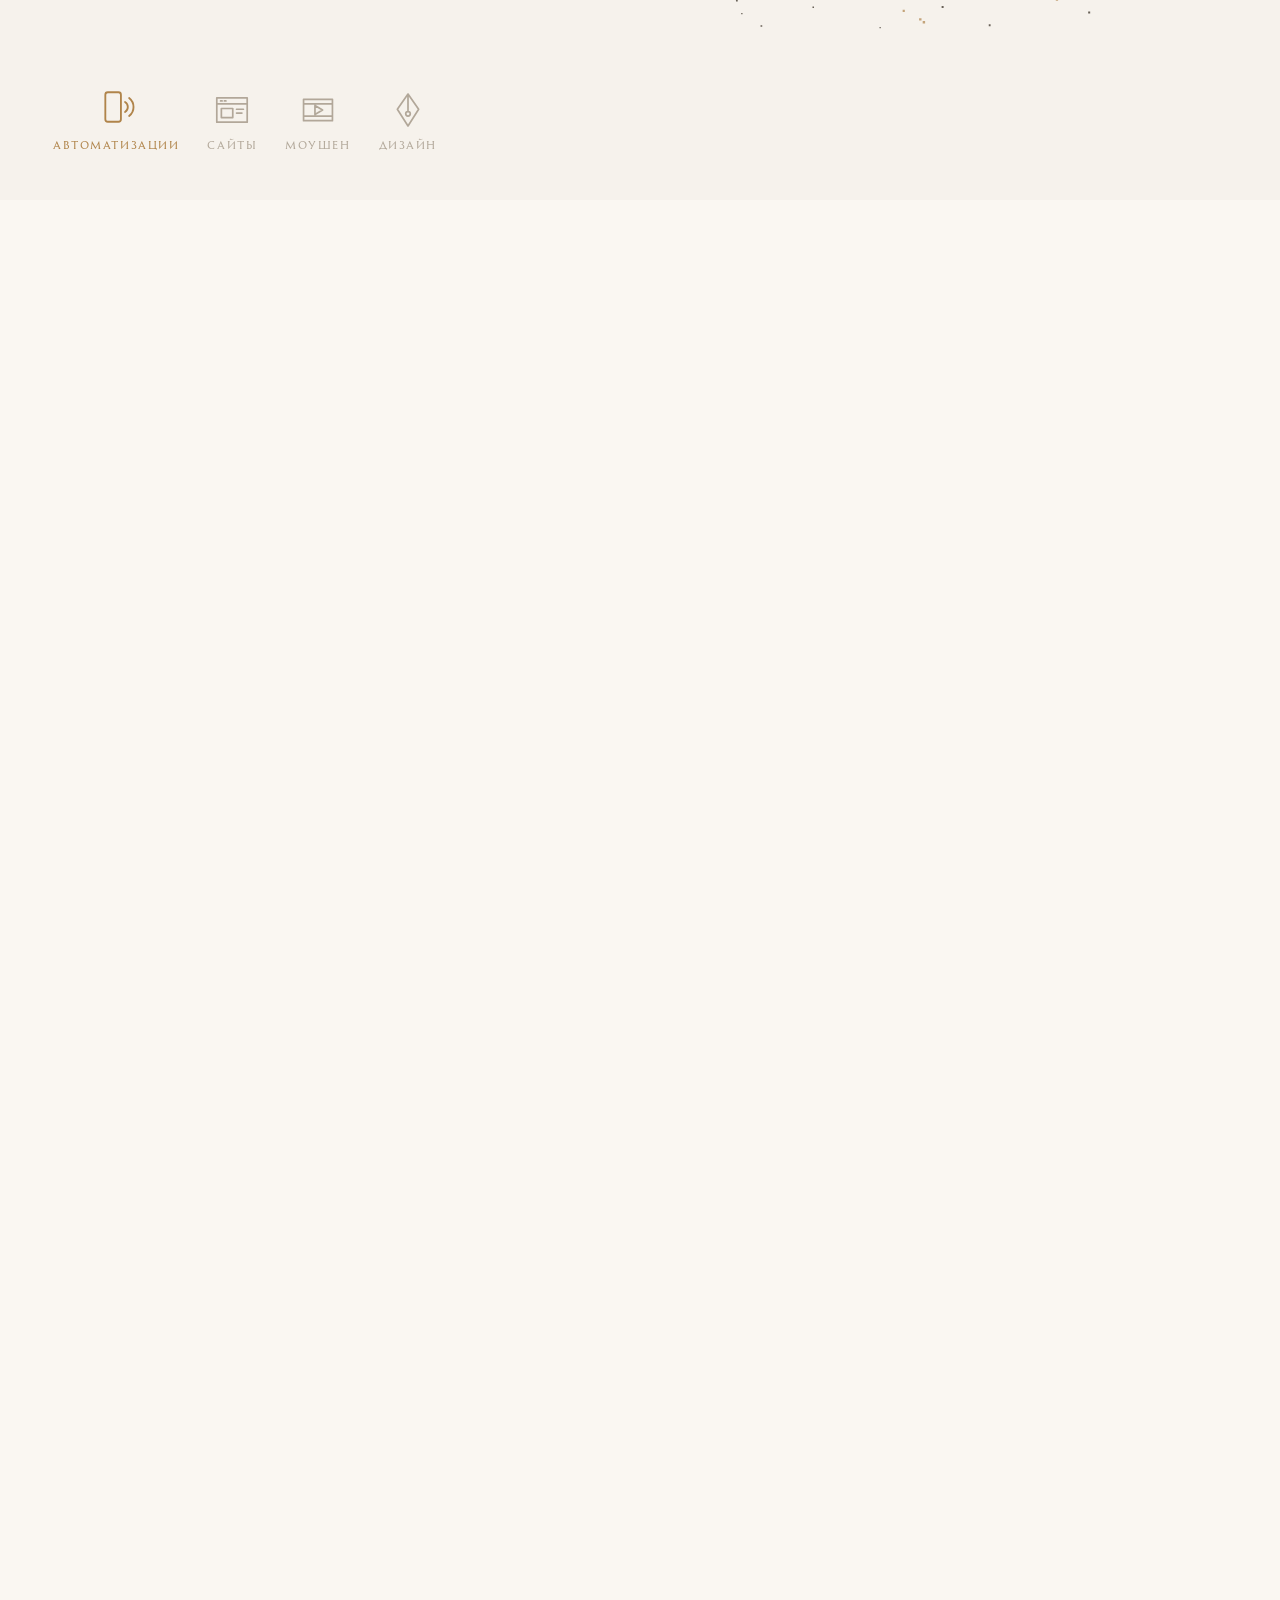
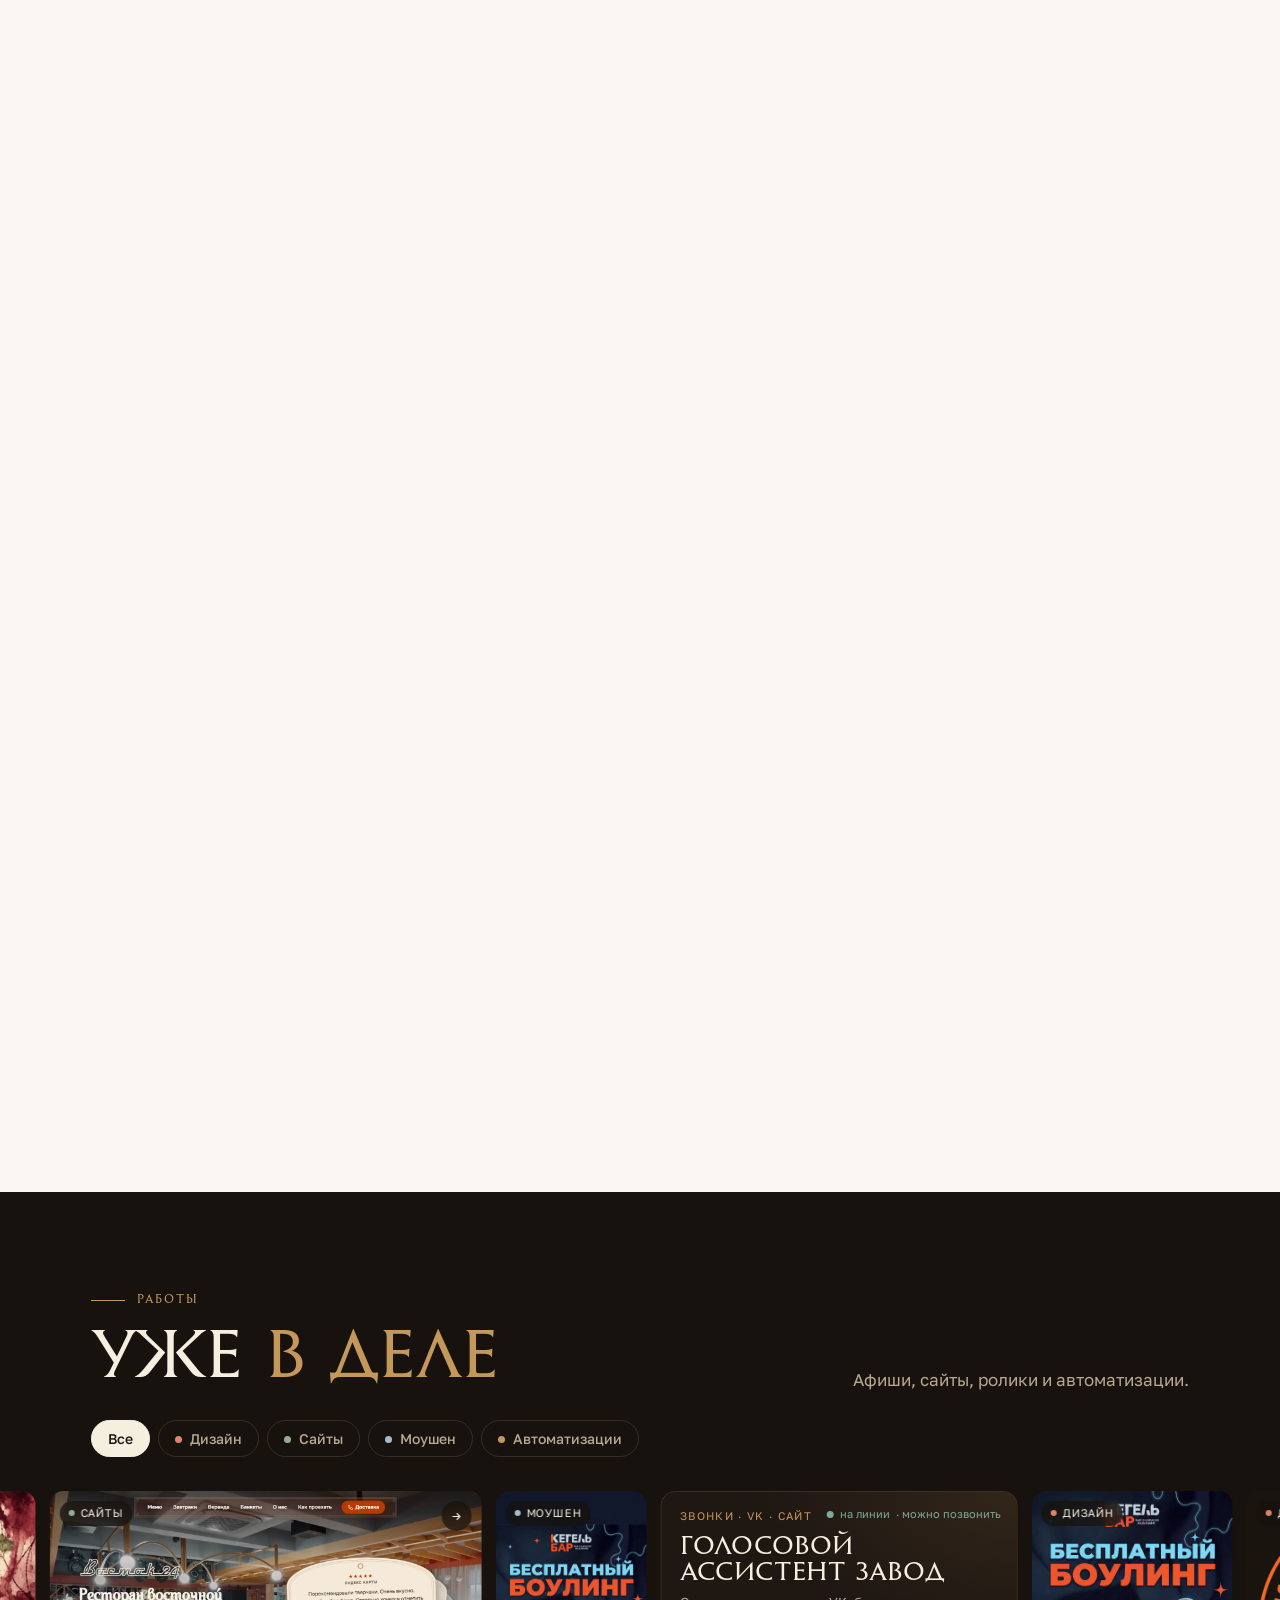
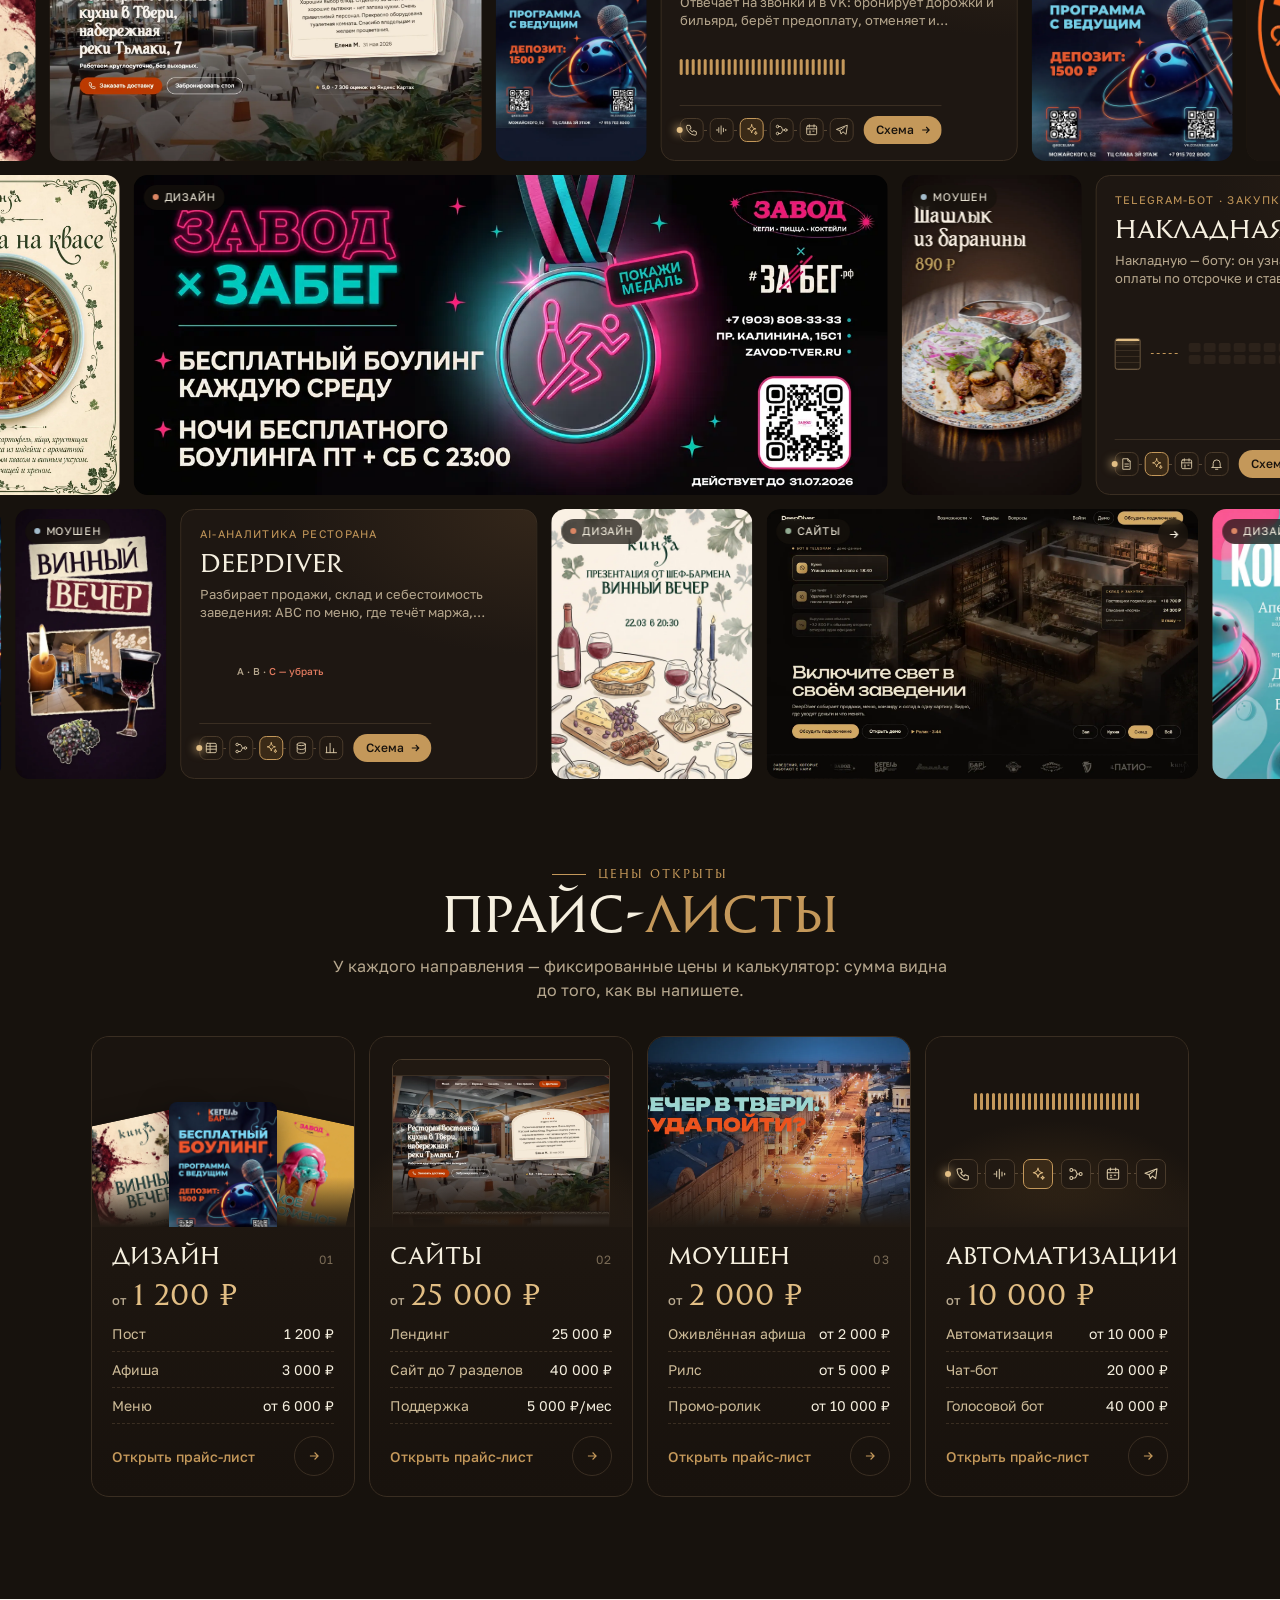
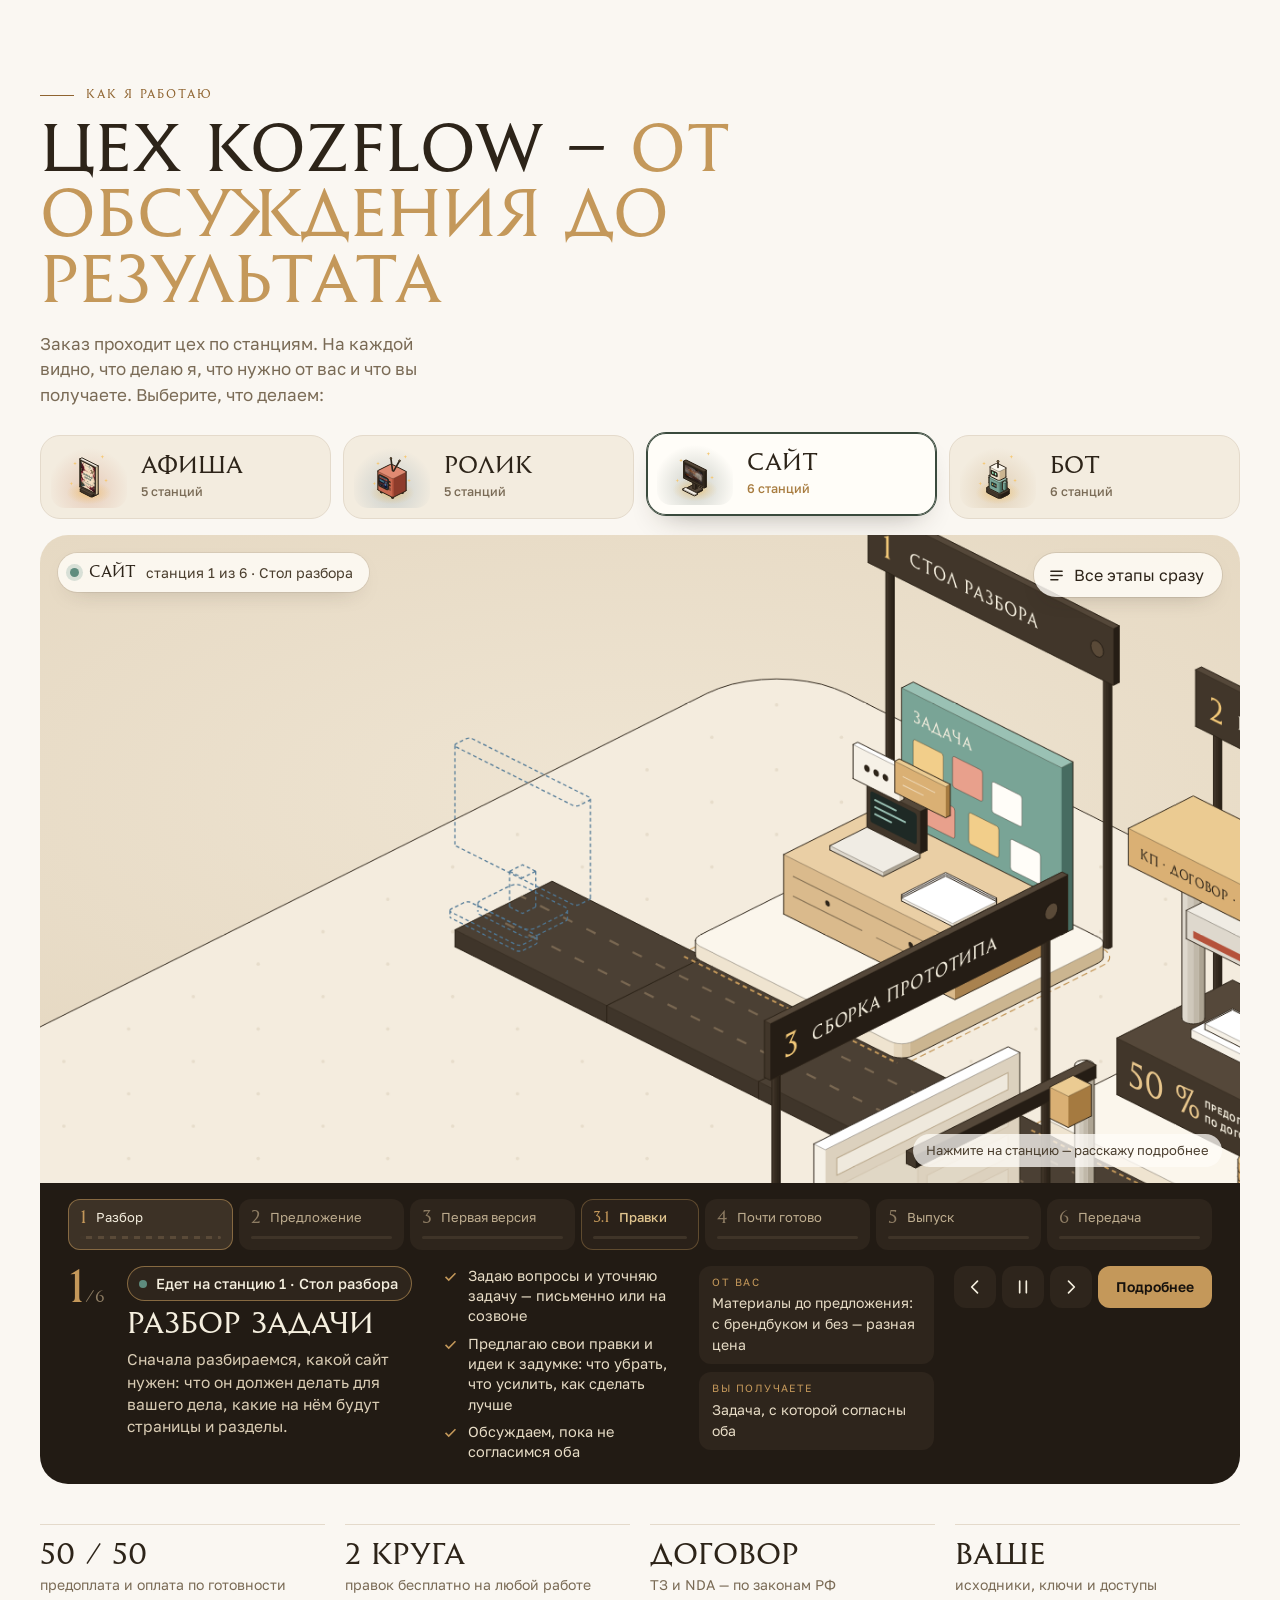
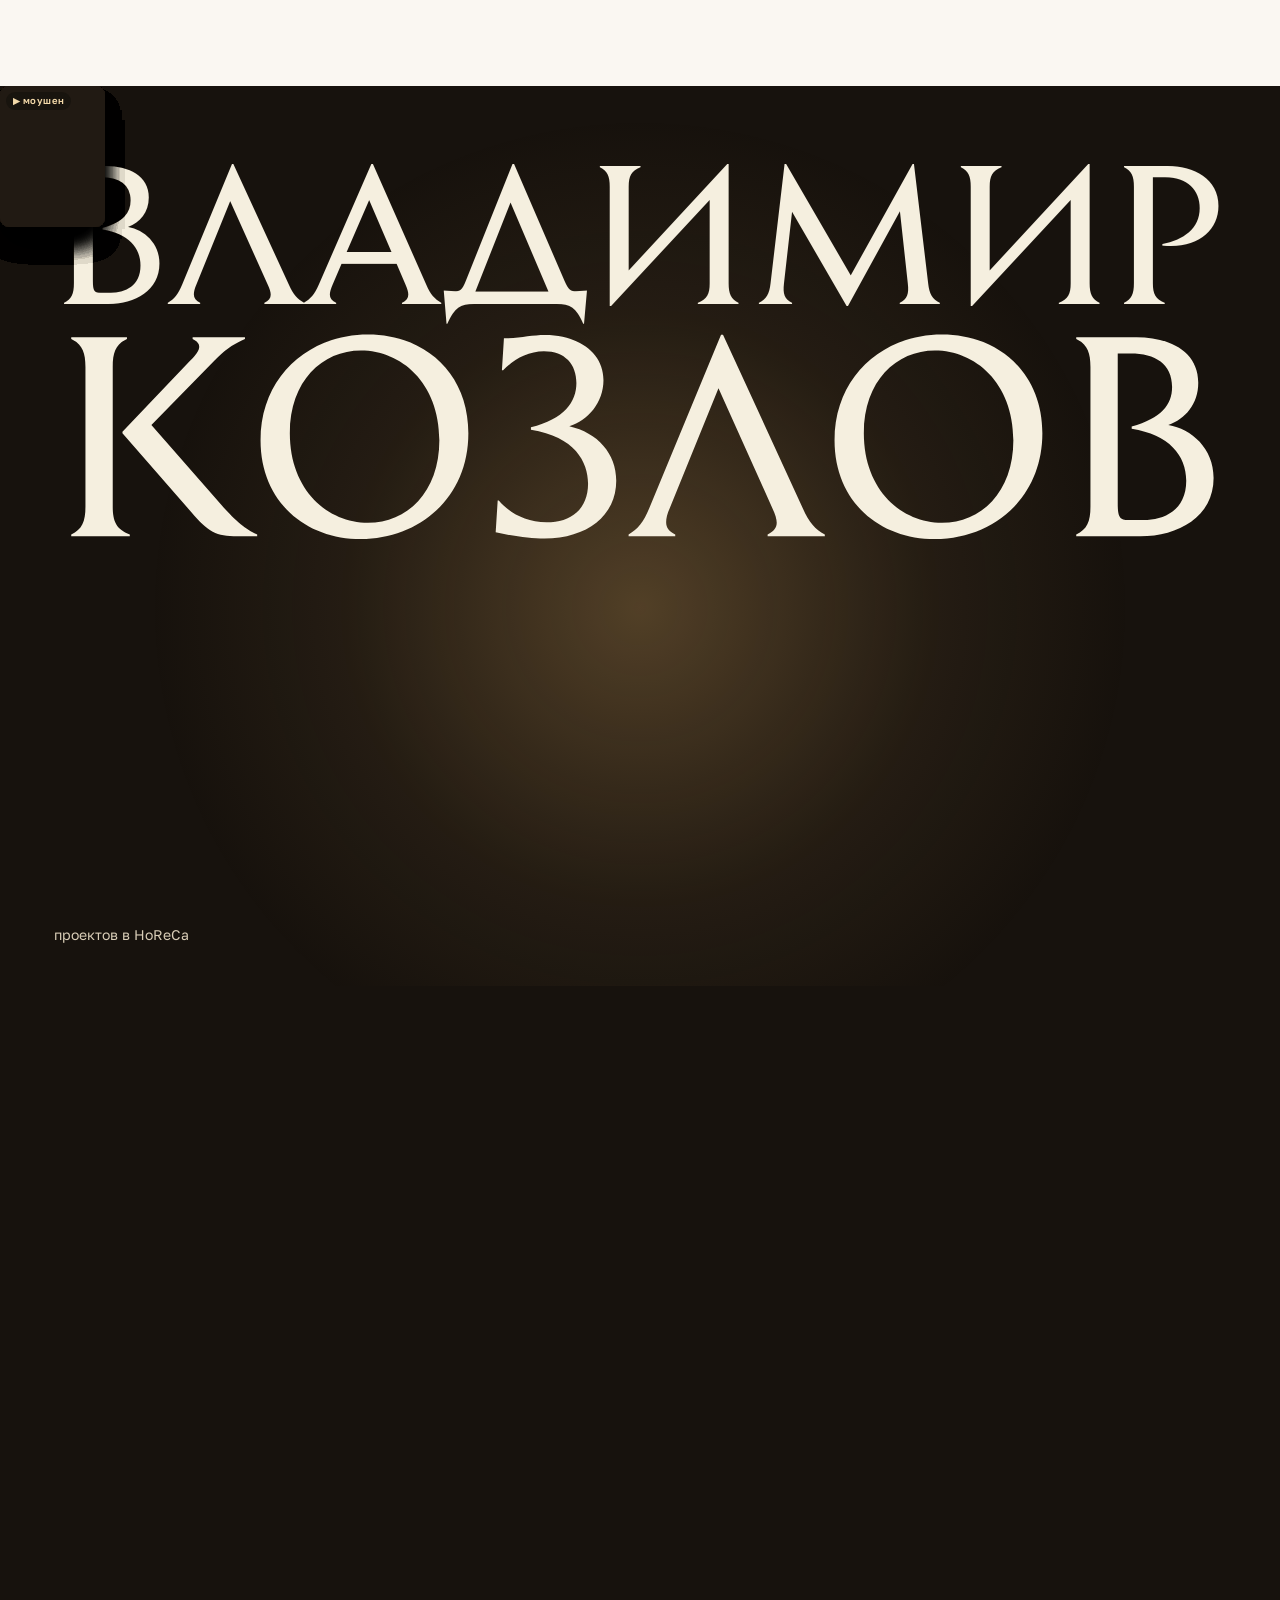
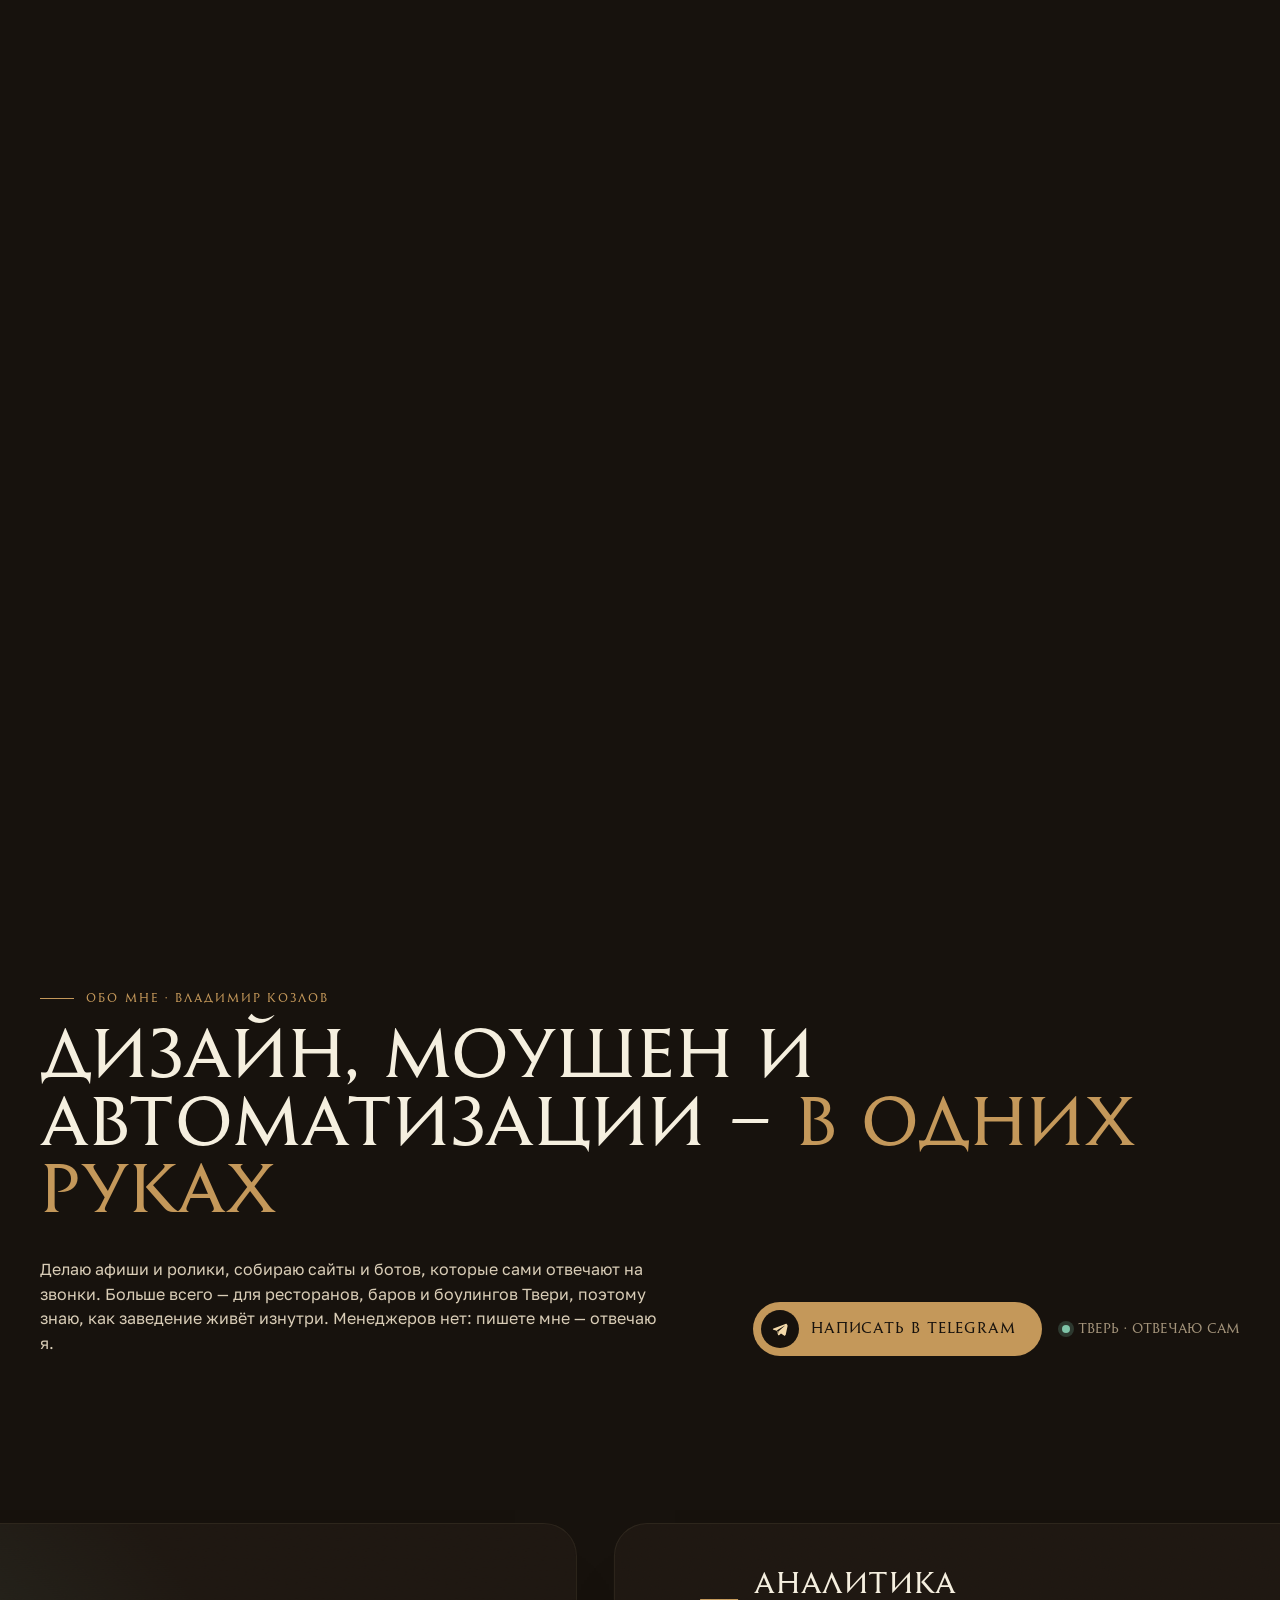
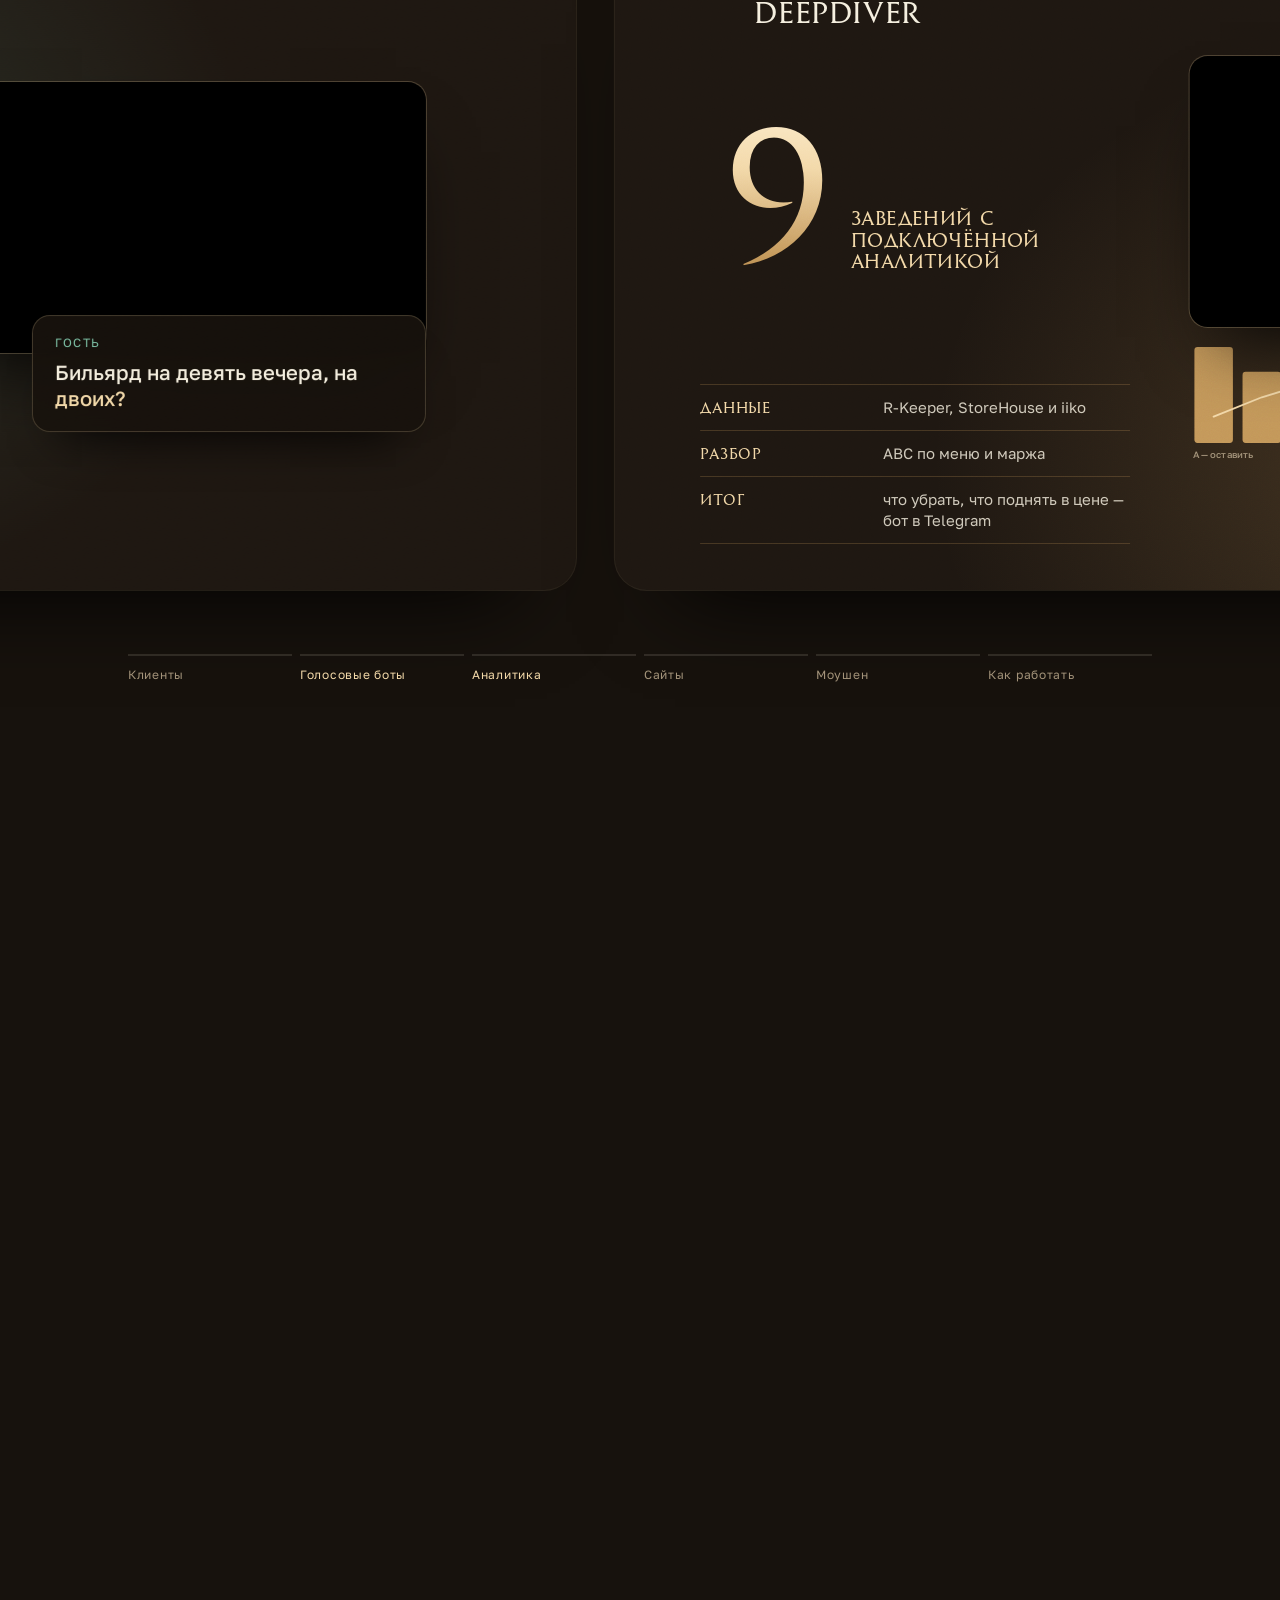
==== commit 99138ef5: "feat(phone): bottom dock — works, prices, Telegram; minimal header Header keeps only the mark on pho" ====
--- a/index.html
+++ b/index.html
@@ -28,6 +28,7 @@
 <link rel="stylesheet" href="css/final.css">
 <link rel="stylesheet" href="css/system.css">
 <link rel="stylesheet" href="css/legacy-v3.css">
+<link rel="stylesheet" href="css/phone.css">
 <script type="application/ld+json">
 {
   "@context": "https://schema.org",
@@ -301,7 +302,7 @@
       <div class="hd6"><div><p class="eb">Связь</p><h2 class="ttl">Есть задача? <em>Напишите мне</em></h2><p class="lead">Отвечаю сам, в течение рабочего дня — сразу с ценой и сроком.</p></div>
         <div class="cta6"><a class="btn" href="https://t.me/kozflow" target="_blank" rel="noopener"><i><svg viewBox="0 0 24 24" fill="currentColor"><path d="M9.78 18.65l.28-4.23 7.68-6.92c.34-.31-.07-.46-.52-.19L7.74 13.24 3.64 11.96c-.88-.25-.89-.86.2-1.3l15.97-6.16c.73-.33 1.43.18 1.15 1.3l-2.72 12.81c-.19.91-.74 1.13-1.5.71L12.6 16.3l-1.99 1.93c-.23.23-.42.42-.83.42z"/></svg></i>Написать в Telegram</a><p class="now"><i></i><span>Тверь, <b class="clk6">--:--</b></span></p></div></div>
       <div class="g6">
-        <div><p class="h4">Цены</p><ul class="pl"><li data-c="design"><button type="button" aria-expanded="false"><span class="ix">01</span><span class="n">Дизайн<small>афиша — 1–2 рабочих дня</small></span><span class="p"><small>от</small>1 200 ₽</span><i class="pm"></i></button>
+        <div id="prices"><p class="h4">Цены</p><ul class="pl"><li data-c="design"><button type="button" aria-expanded="false"><span class="ix">01</span><span class="n">Дизайн<small>афиша — 1–2 рабочих дня</small></span><span class="p"><small>от</small>1 200 ₽</span><i class="pm"></i></button>
           <div class="more"><div><ul><li><span>Макет для соцсетей</span><b>от 1 200 ₽</b></li><li><span>Афиша</span><b>3 000 ₽</b></li><li><span>Меню, упаковка, бренд</span><b>по задаче</b></li><li><span>Срочно, за сутки</span><b>+50 %</b></li><li><a href="/dizayn">весь прайс ↗</a></li></ul></div></div></li><li data-c="motion"><button type="button" aria-expanded="false"><span class="ix">02</span><span class="n">Моушен<small>короткий ролик — 3–5 дней</small></span><span class="p"><small>от</small>2 000 ₽</span><i class="pm"></i></button>
           <div class="more"><div><ul><li><span>Оживить макет</span><b>от 2 000 ₽</b></li><li><span>Короткий ролик</span><b>от 5 000 ₽</b></li><li><span>Промо-ролик</span><b>от 10 000 ₽</b></li><li><span>Видеоменю</span><b>от 30 000 ₽</b></li><li><a href="/moushen">весь прайс ↗</a></li></ul></div></div></li><li data-c="sites"><button type="button" aria-expanded="false"><span class="ix">03</span><span class="n">Сайты<small>лендинг — 1–1,5 недели</small></span><span class="p"><small>от</small>25 000 ₽</span><i class="pm"></i></button>
           <div class="more"><div><ul><li><span>Лендинг</span><b>25 000 ₽</b></li><li><span>Сайт</span><b>40 000 ₽</b></li><li><span>Слежу за сайтом</span><b>5 000 ₽/мес</b></li><li><a href="/sayty">весь прайс ↗</a></li></ul></div></div></li><li data-c="auto"><button type="button" aria-expanded="false"><span class="ix">04</span><span class="n">Боты<small>автоматизация — 3–7 дней</small></span><span class="p"><small>от</small>10 000 ₽</span><i class="pm"></i></button>
@@ -324,6 +325,12 @@
     </div>
     <div class="wm6" role="img" aria-label="KozFlow"><div class="wl base"><div class="wr"><span>K</span><span>O</span><span>Z</span></div><div class="wr"><span>F</span><span>L</span><span>O</span><span>W</span></div></div><div class="wl lit" aria-hidden="true"><div class="wr"><span>K</span><span>O</span><span>Z</span></div><div class="wr"><span>F</span><span>L</span><span>O</span><span>W</span></div></div></div></section>
 <!-- final:end -->
+
+<nav class="dock" aria-label="Быстрые ссылки">
+  <a href="#works">Работы</a>
+  <a href="#prices">Цены</a>
+  <a class="tg" href="https://t.me/kozflow" target="_blank" rel="noopener"><svg viewBox="0 0 24 24" fill="currentColor" aria-hidden="true"><path d="M9.78 18.65l.28-4.23 7.68-6.92c.34-.31-.07-.46-.52-.19L7.74 13.24 3.64 11.96c-.88-.25-.89-.86.2-1.3l15.97-6.16c.73-.33 1.43.18 1.15 1.3l-2.72 12.81c-.19.91-.74 1.13-1.5.71L12.6 16.3l-1.99 1.93c-.23.23-.42.42-.83.42z"/></svg>Telegram</a>
+</nav>
 
 <script src="js/vendor/gsap.min.js"></script>
 <script src="js/vendor/CustomEase.min.js"></script>
@@ -343,6 +350,7 @@
 <script src="js/about.js"></script>
 <script src="js/contact.js"></script>
 <script src="js/final.js"></script>
-<script src="app.js?v=31"></script>
+<script src="js/phone.js"></script>
+<script src="app.js?v=32"></script>
 </body>
 </html>
--- a/css/process.css
+++ b/css/process.css
@@ -150,7 +150,7 @@
 .cv-all:hover{background:var(--ink);color:var(--cream)}
 .cv-all svg{width:17px;height:17px;fill:none;stroke:currentColor;stroke-width:2;stroke-linecap:round}
 .cv.fin .cv-all{background:rgba(255,253,248,.1);color:var(--cream);box-shadow:0 0 0 1px rgba(242,184,75,.45)}
-.cv.fin .cv-all:hover{background:var(--gold);color:var(--night)}
+@media (hover:hover) and (pointer:fine){.cv.fin .cv-all:hover{background:var(--gold);color:var(--night)}}
 /* подэтап «Правки» — плашка над петлёй, едет вместе с камерой */
 .cv-pins{position:absolute;left:0;top:0;width:0;height:0;z-index:1}
 .cv .pin{position:absolute;transform:translate(-50%,14px);display:grid;justify-items:center;gap:2px;padding:9px 16px 10px;border-radius:14px;background:#221B14;color:var(--cream);box-shadow:0 0 0 1.5px var(--gold),0 14px 30px -14px rgba(0,0,0,.55);cursor:pointer;white-space:nowrap;transition:box-shadow .4s,background .4s}
@@ -244,7 +244,7 @@
 .cv .fz-b button:hover{border-color:var(--gold)}
 .cv .b-next i{position:absolute;left:0;bottom:0;height:2px;width:100%;background:var(--gold);transform-origin:left;transform:scaleX(0)}
 .cv .b-next.arm i{animation:cvArm 16s linear forwards}
-.cv-fin:hover .b-next.arm i{animation-play-state:paused}
+@media (hover:hover) and (pointer:fine){.cv-fin:hover .b-next.arm i{animation-play-state:paused}}
 @keyframes cvArm{to{transform:scaleX(1)}}
 .cv .fz-map{grid-area:map;width:100%;height:clamp(300px,50vh,480px);overflow:visible;min-width:0}
 .cv .m-w{opacity:.92}
--- a/css/final.css
+++ b/css/final.css
@@ -117,5 +117,6 @@
 #final .pl .more>div{visibility:hidden;transition:visibility .6s}
 #final .pl li.on .more>div{visibility:visible}
 #final .bot6 a{text-decoration:underline}
+#final #prices{scroll-margin-top:24px}
 #final .wm6{--fs:18.6vw}
 @media (max-width:600px){#final .wr:first-child{--fs:42.6vw}#final .wr:last-child{--fs:32.2vw}}
--- a/css/phone.css
+++ b/css/phone.css
@@ -0,0 +1,29 @@
+/* Телефонная оболочка главной: шапка и нижний док. Бриф — Мастерская/Проекты/kozflow-редизайн/mobile/PHONE-BRIEF.md.
+   Подключается последним. На ПК ничего не меняет: док скрыт, остальное под max-width:760px. */
+.dock{display:none}
+
+@media (max-width:760px){
+  /* шапка: только знак, все ссылки — внизу, под большим пальцем */
+  .nav nav{display:none}
+  .brand{min-height:44px;min-width:44px}
+
+  .dock{position:fixed;z-index:60;left:0;right:0;bottom:calc(12px + env(safe-area-inset-bottom));width:max-content;max-width:calc(100vw - 24px);margin-inline:auto;display:flex;gap:2px;padding:4px;border-radius:999px;background:rgba(42,32,24,.86);-webkit-backdrop-filter:blur(12px);backdrop-filter:blur(12px);box-shadow:0 10px 30px rgba(0,0,0,.38),inset 0 0 0 1px rgba(245,239,223,.12);color:var(--cream);transform:translateY(calc(100% + 28px + env(safe-area-inset-bottom)));opacity:0;pointer-events:none;transition:transform .55s var(--ease),opacity .3s}
+  /* появляется после первого экрана, в финале прячется: там своя кнопка */
+  body.is-past-hero .dock:not(.dock--hide){transform:none;opacity:1;pointer-events:auto}
+  .dock a{display:flex;align-items:center;gap:8px;min-height:46px;padding:0 17px;border-radius:999px;font:400 13px/1 'STRome',serif;letter-spacing:.09em;text-transform:uppercase;white-space:nowrap;color:inherit;text-decoration:none;-webkit-tap-highlight-color:transparent;transition:transform .25s var(--ease)}
+  .dock a:active{transform:scale(.95)}
+  .dock .tg{padding:0 19px 0 15px;background:var(--gold);color:#17120D}
+  .dock .tg svg{width:15px;height:15px;flex:none}
+
+  /* цели касания контактов и финала: строки по 44 px вместо зазоров между мелкими ссылками */
+  #contact .cs .lnk,#final .cts .lnk,#contact .cs .bots a,#final .bots a,#final .ln6 a,#final .bot6 a,#final .more a,#final .bot6 .up{display:inline-flex;align-items:center;min-height:44px}
+  #contact .cs .bots a,#final .bots a{display:flex}
+  #final .cts{gap:0}
+  #final .cts .bots{gap:0}
+  #final .ln6 ul{gap:0}
+  #final .bot6{gap:0 26px}
+}
+
+@media (prefers-reduced-motion:reduce){
+  .dock,.dock a{transition:none}
+}
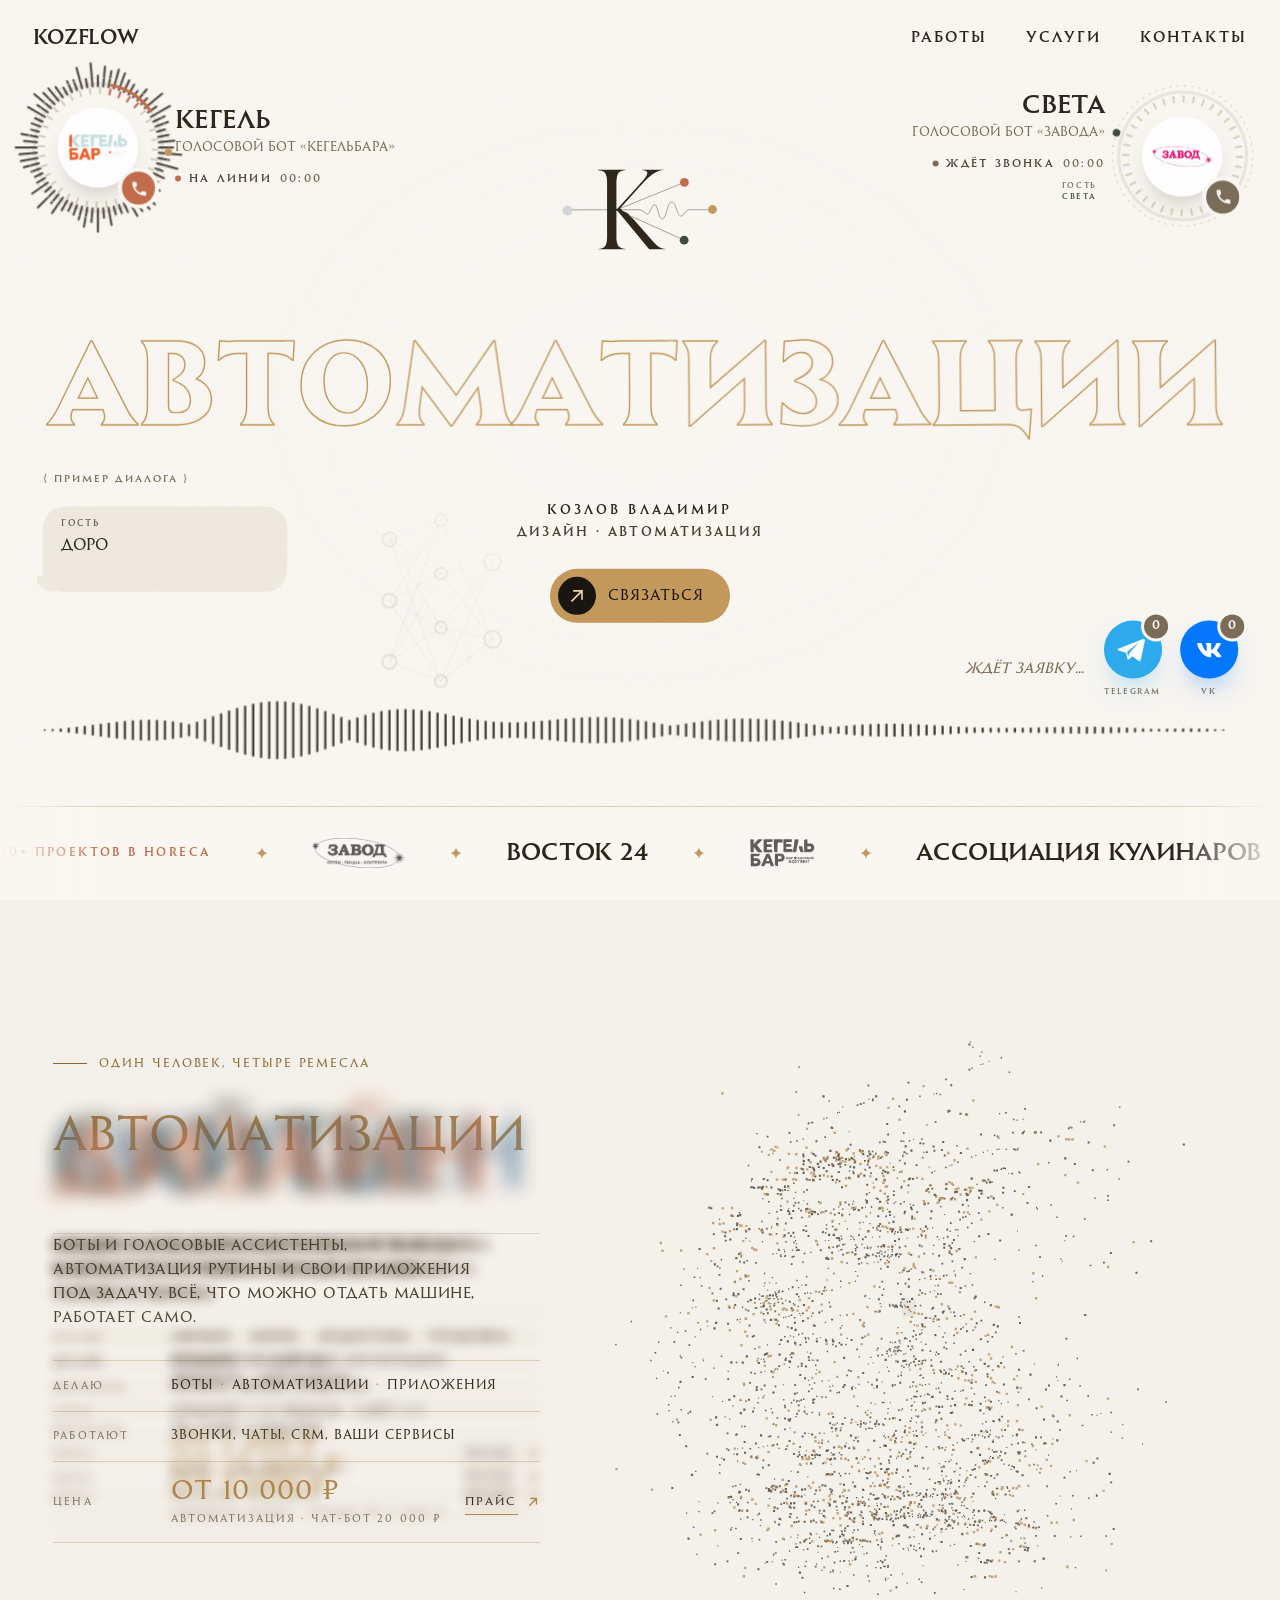
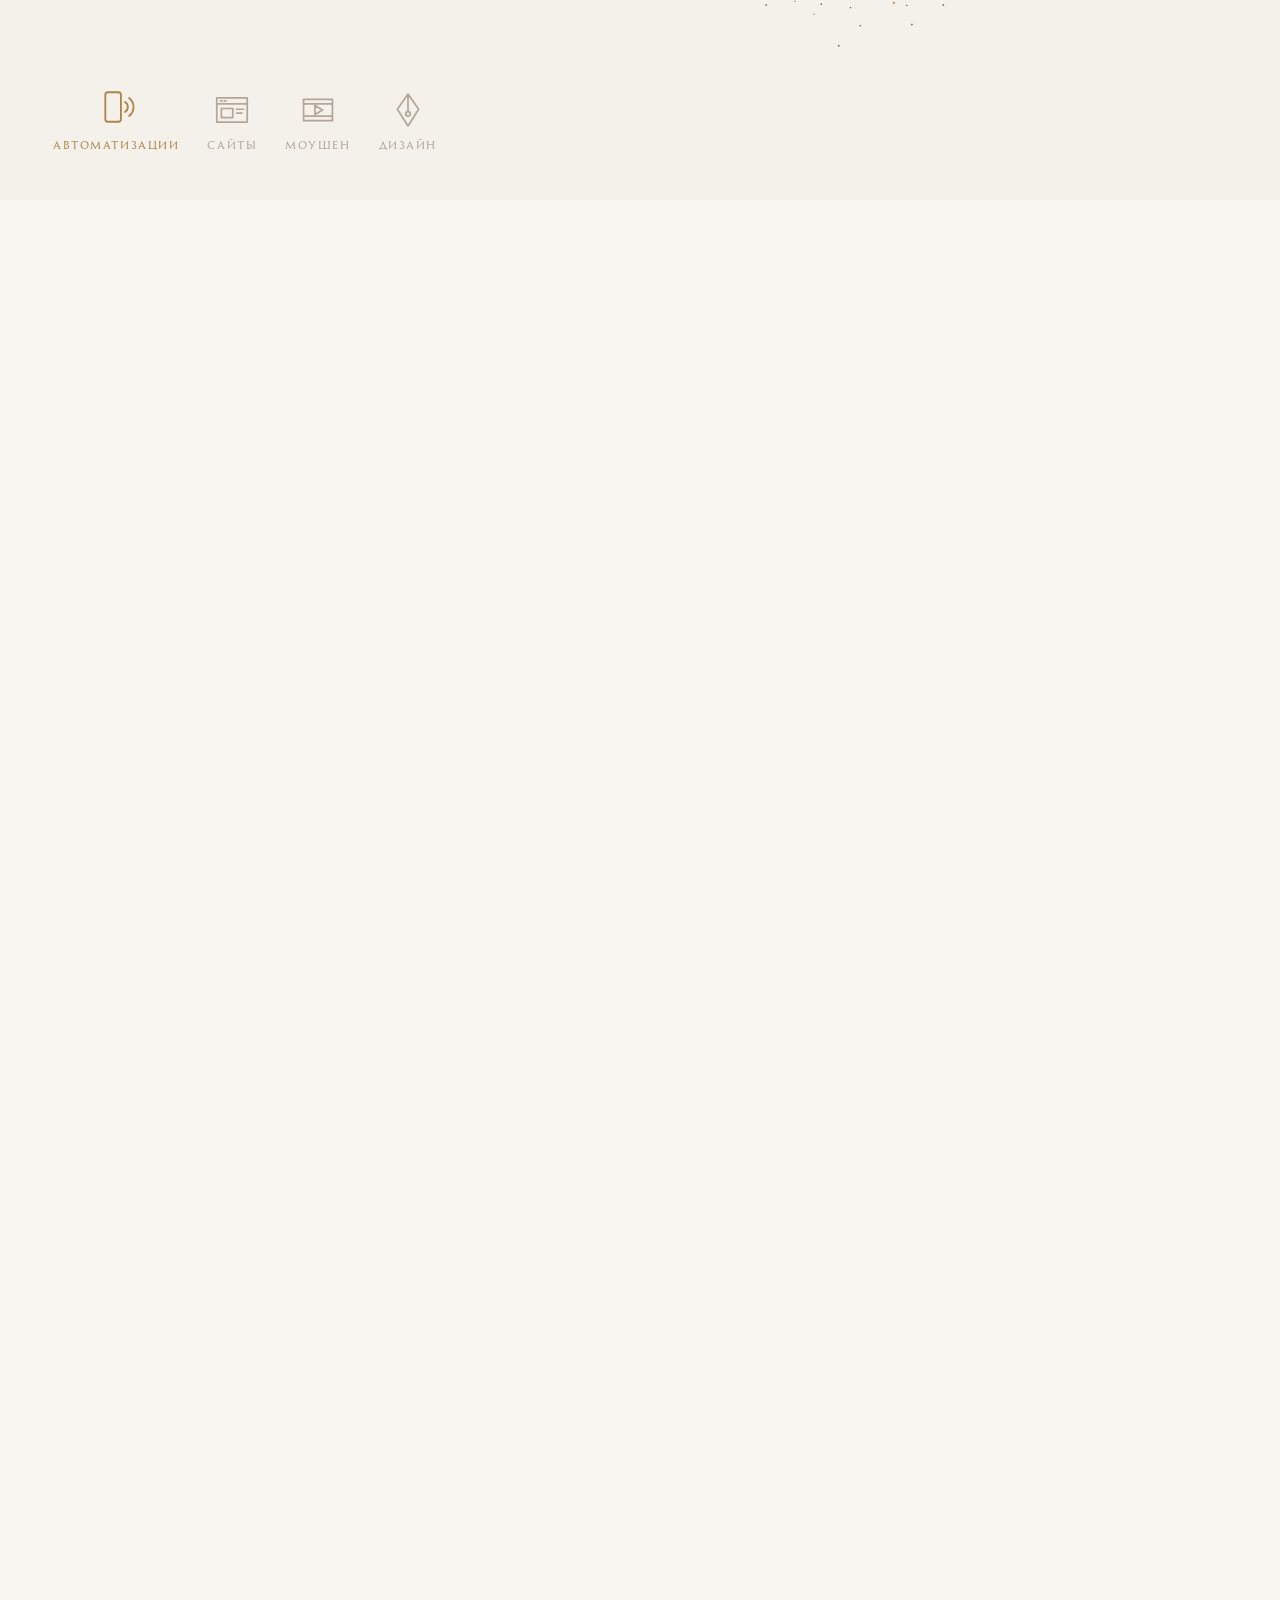
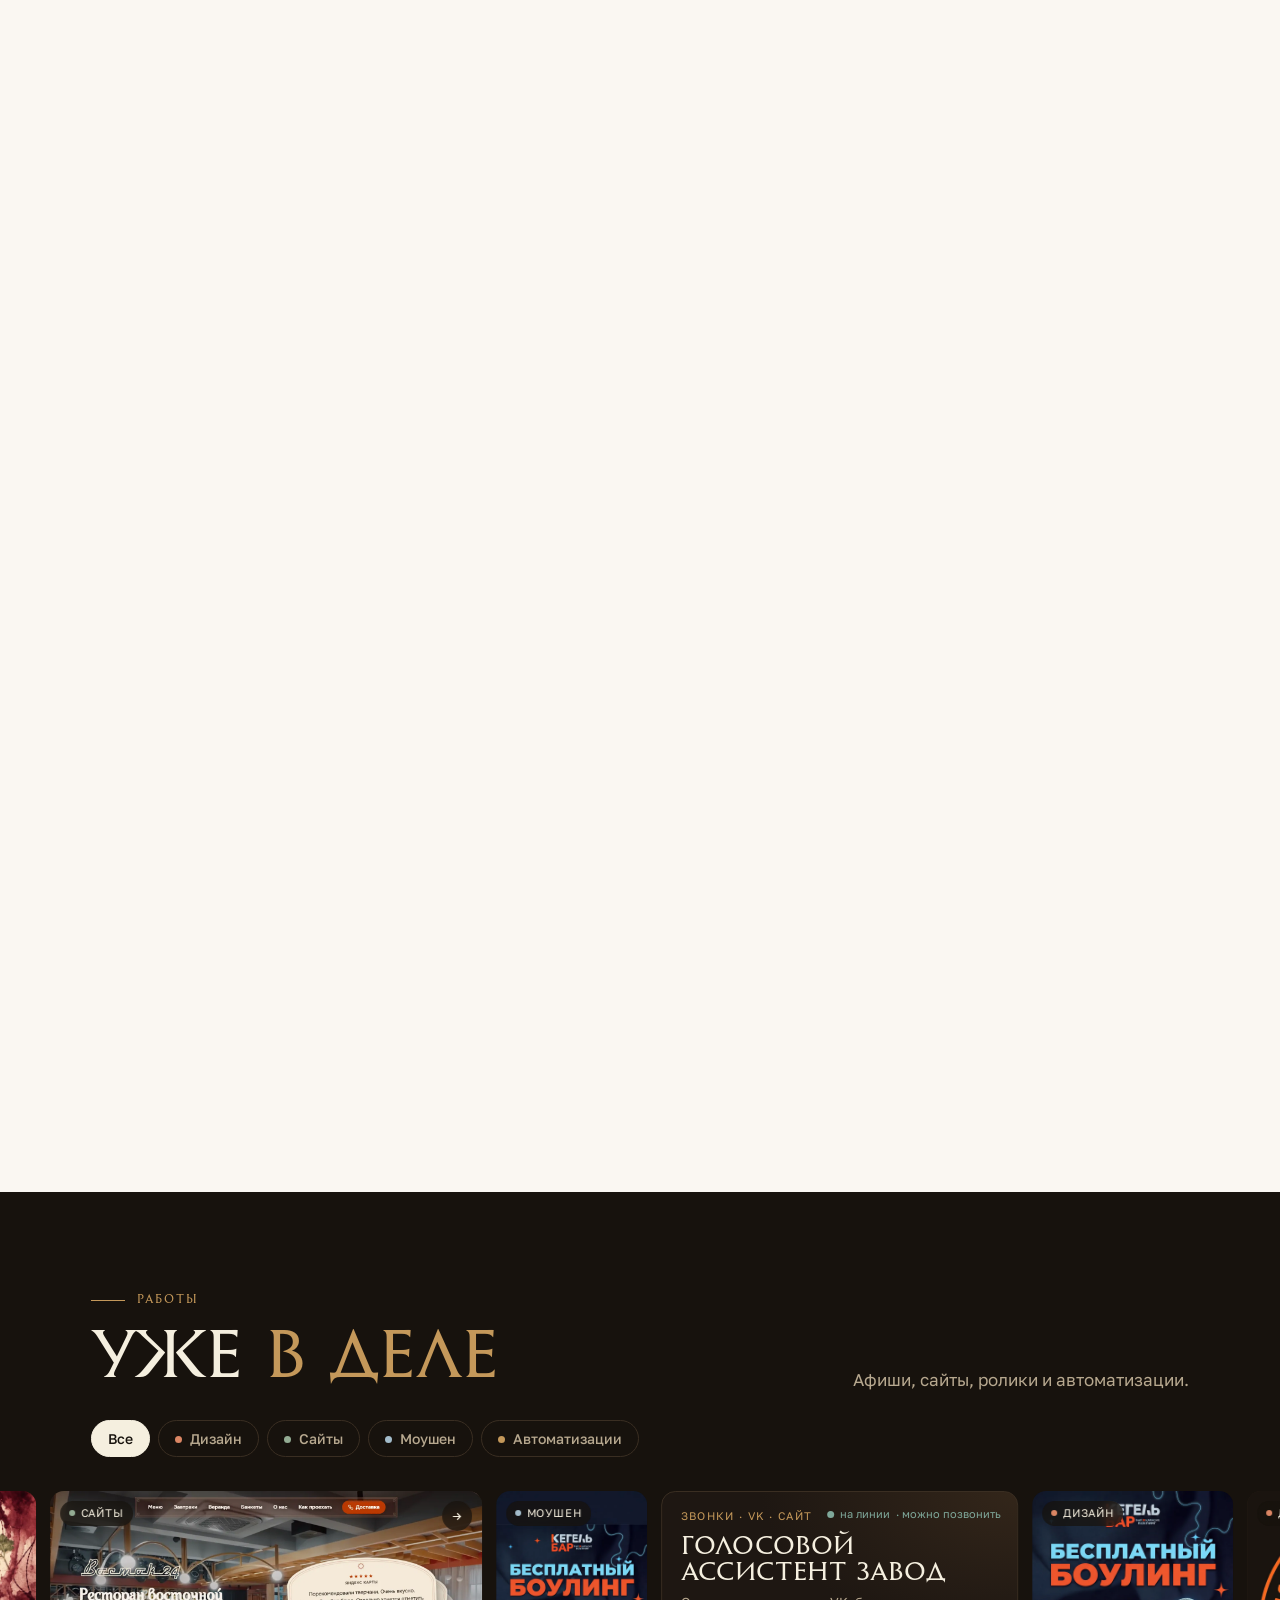
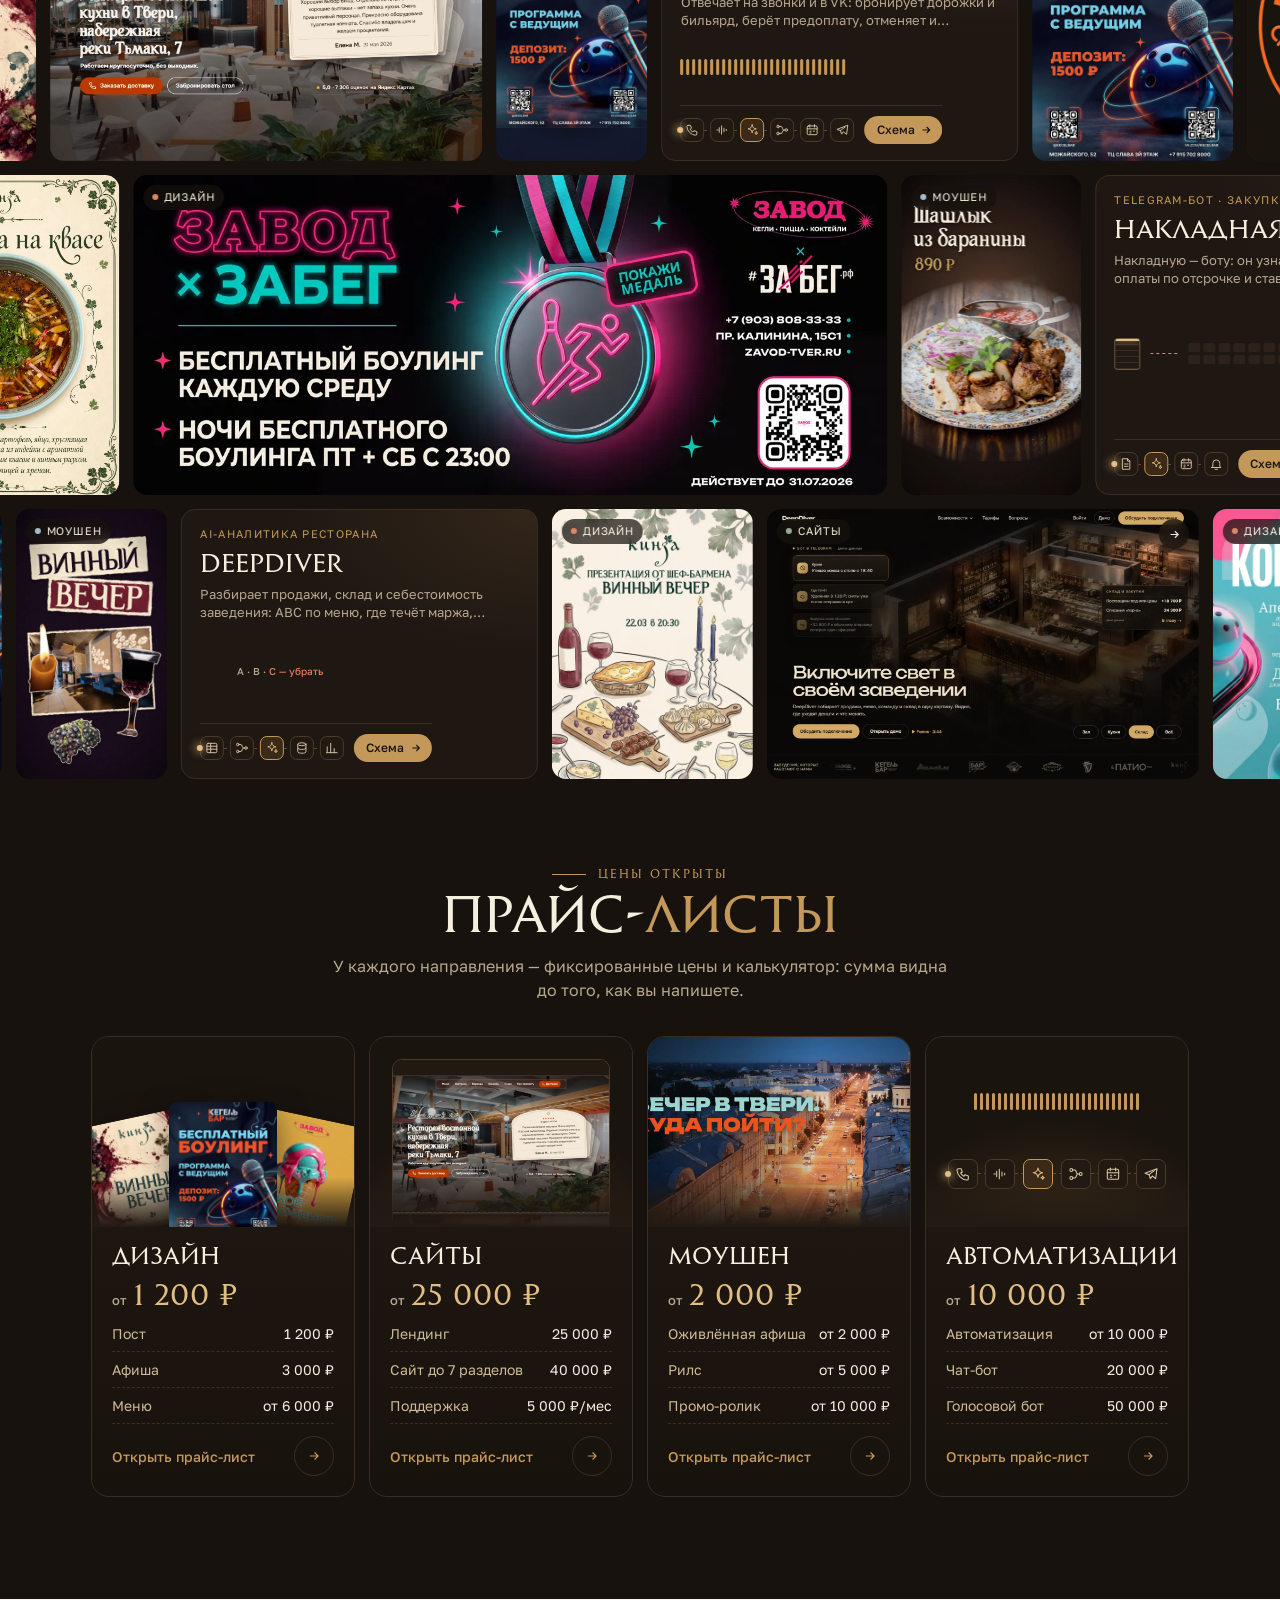
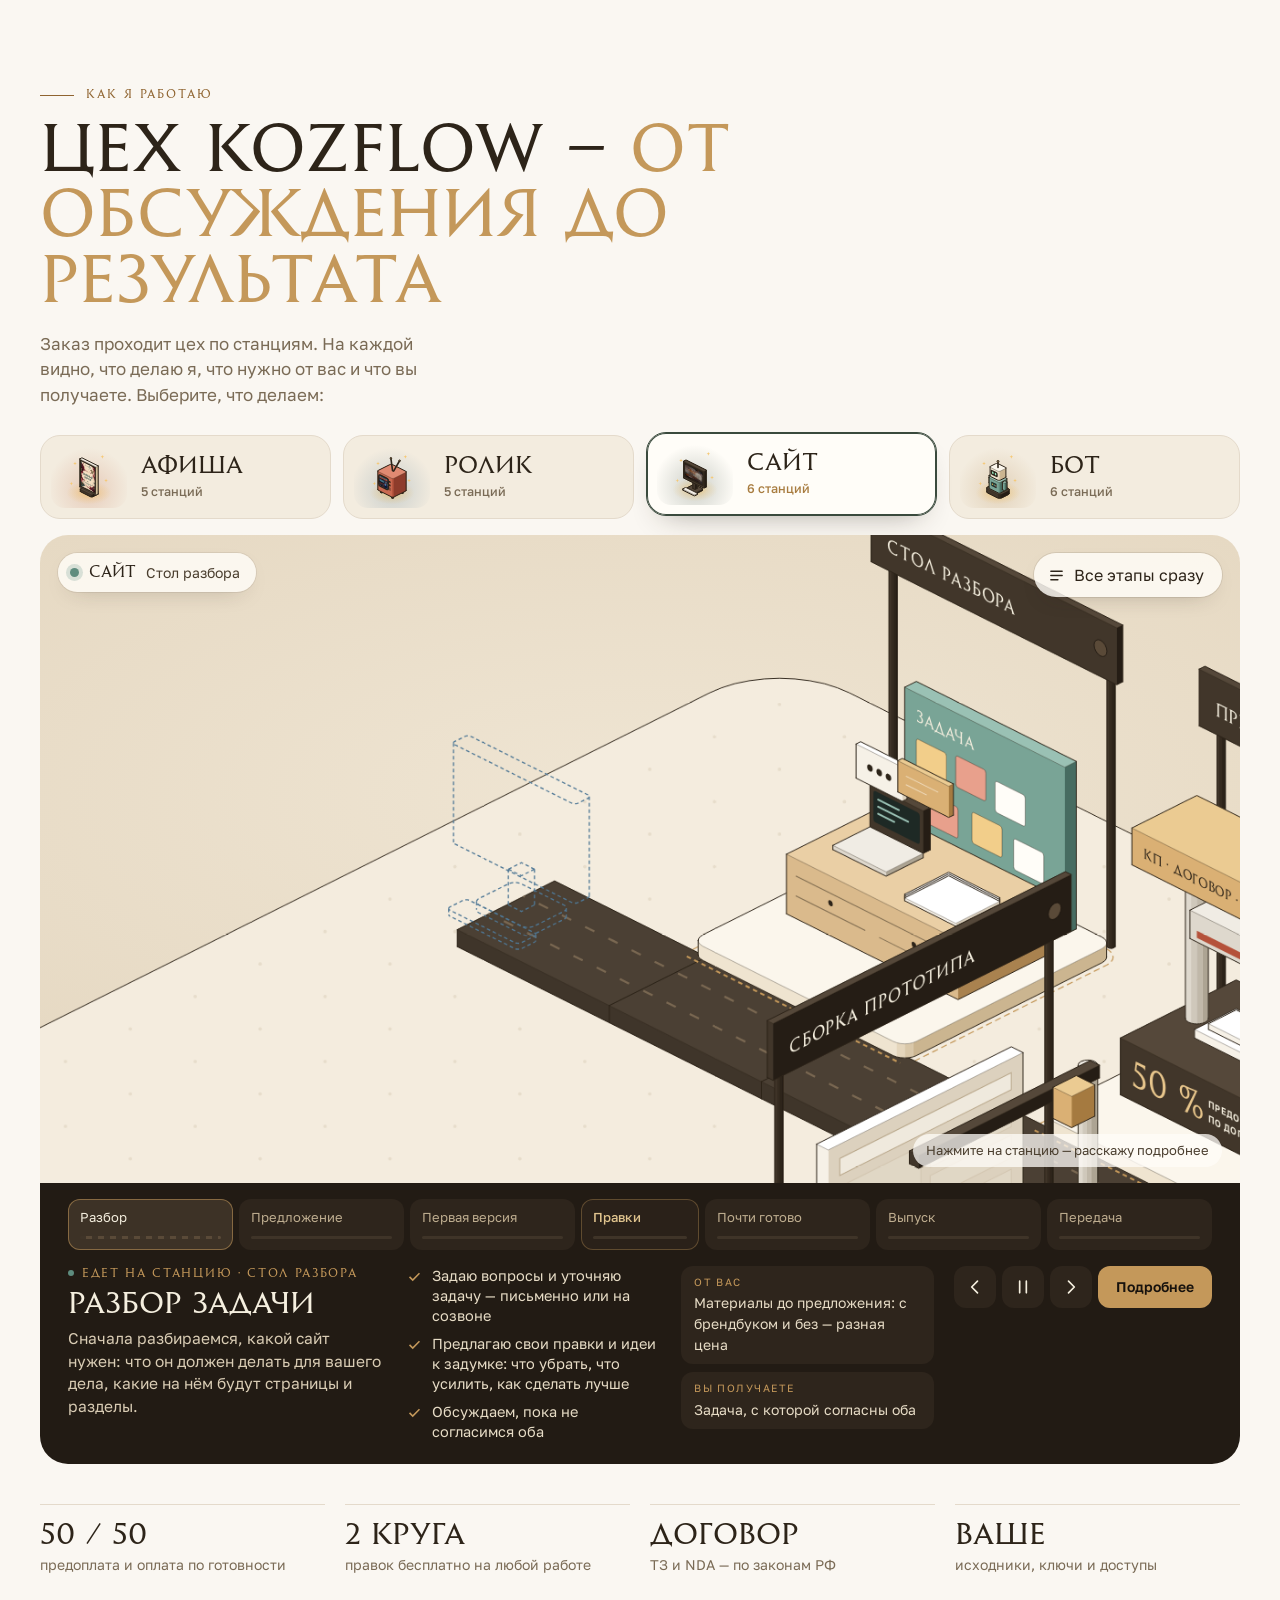
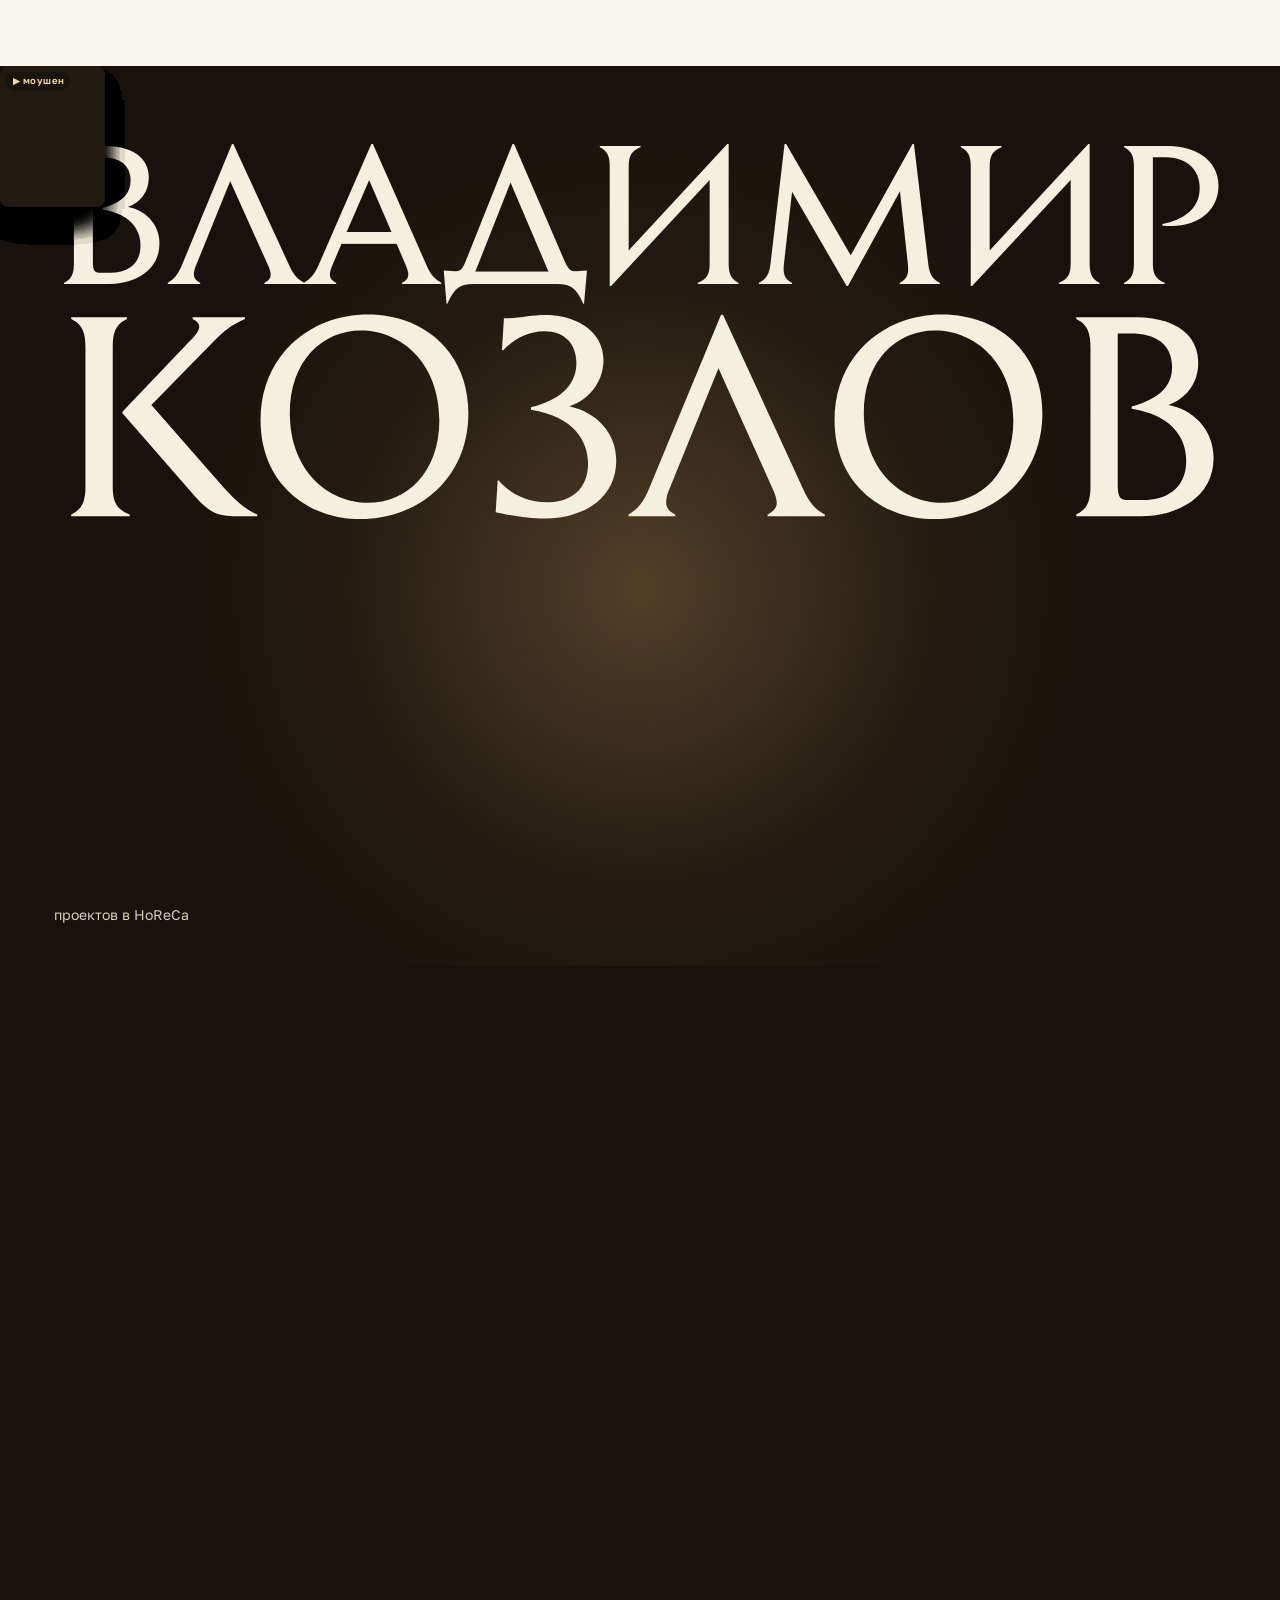
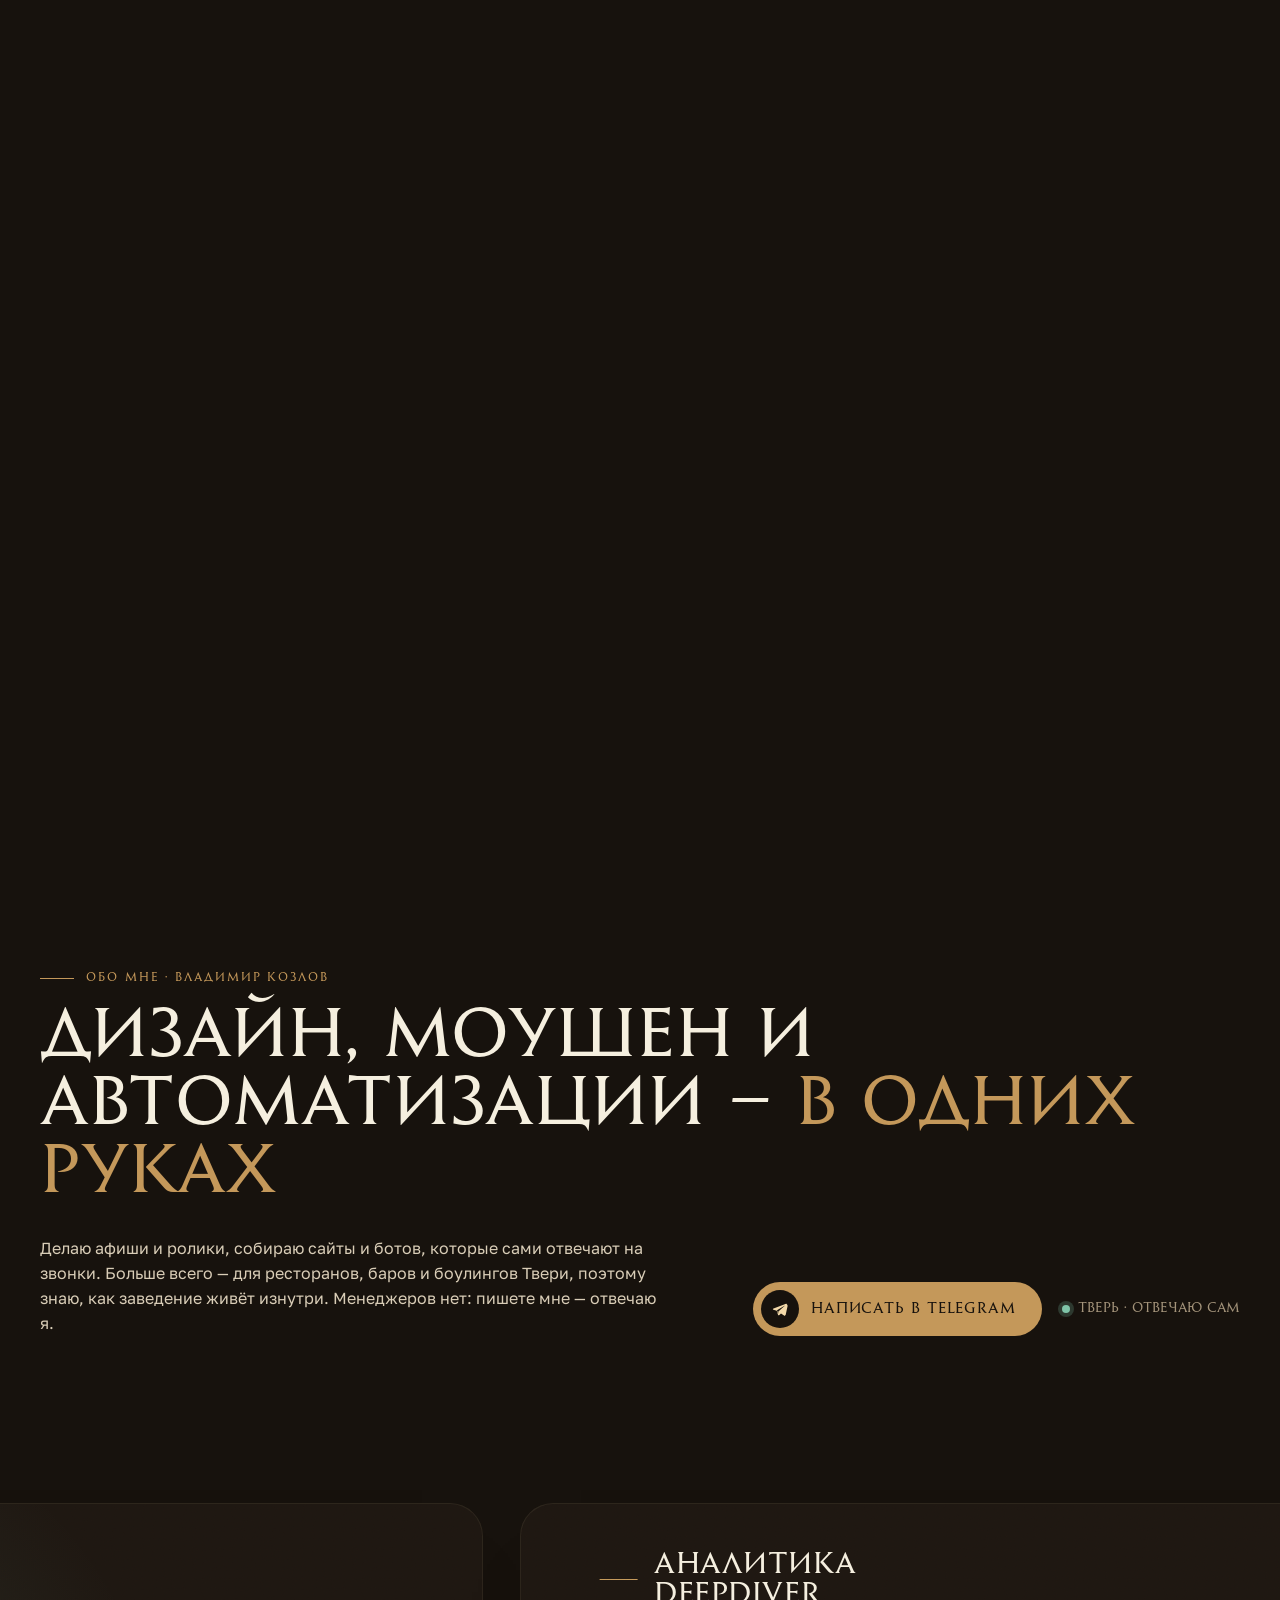
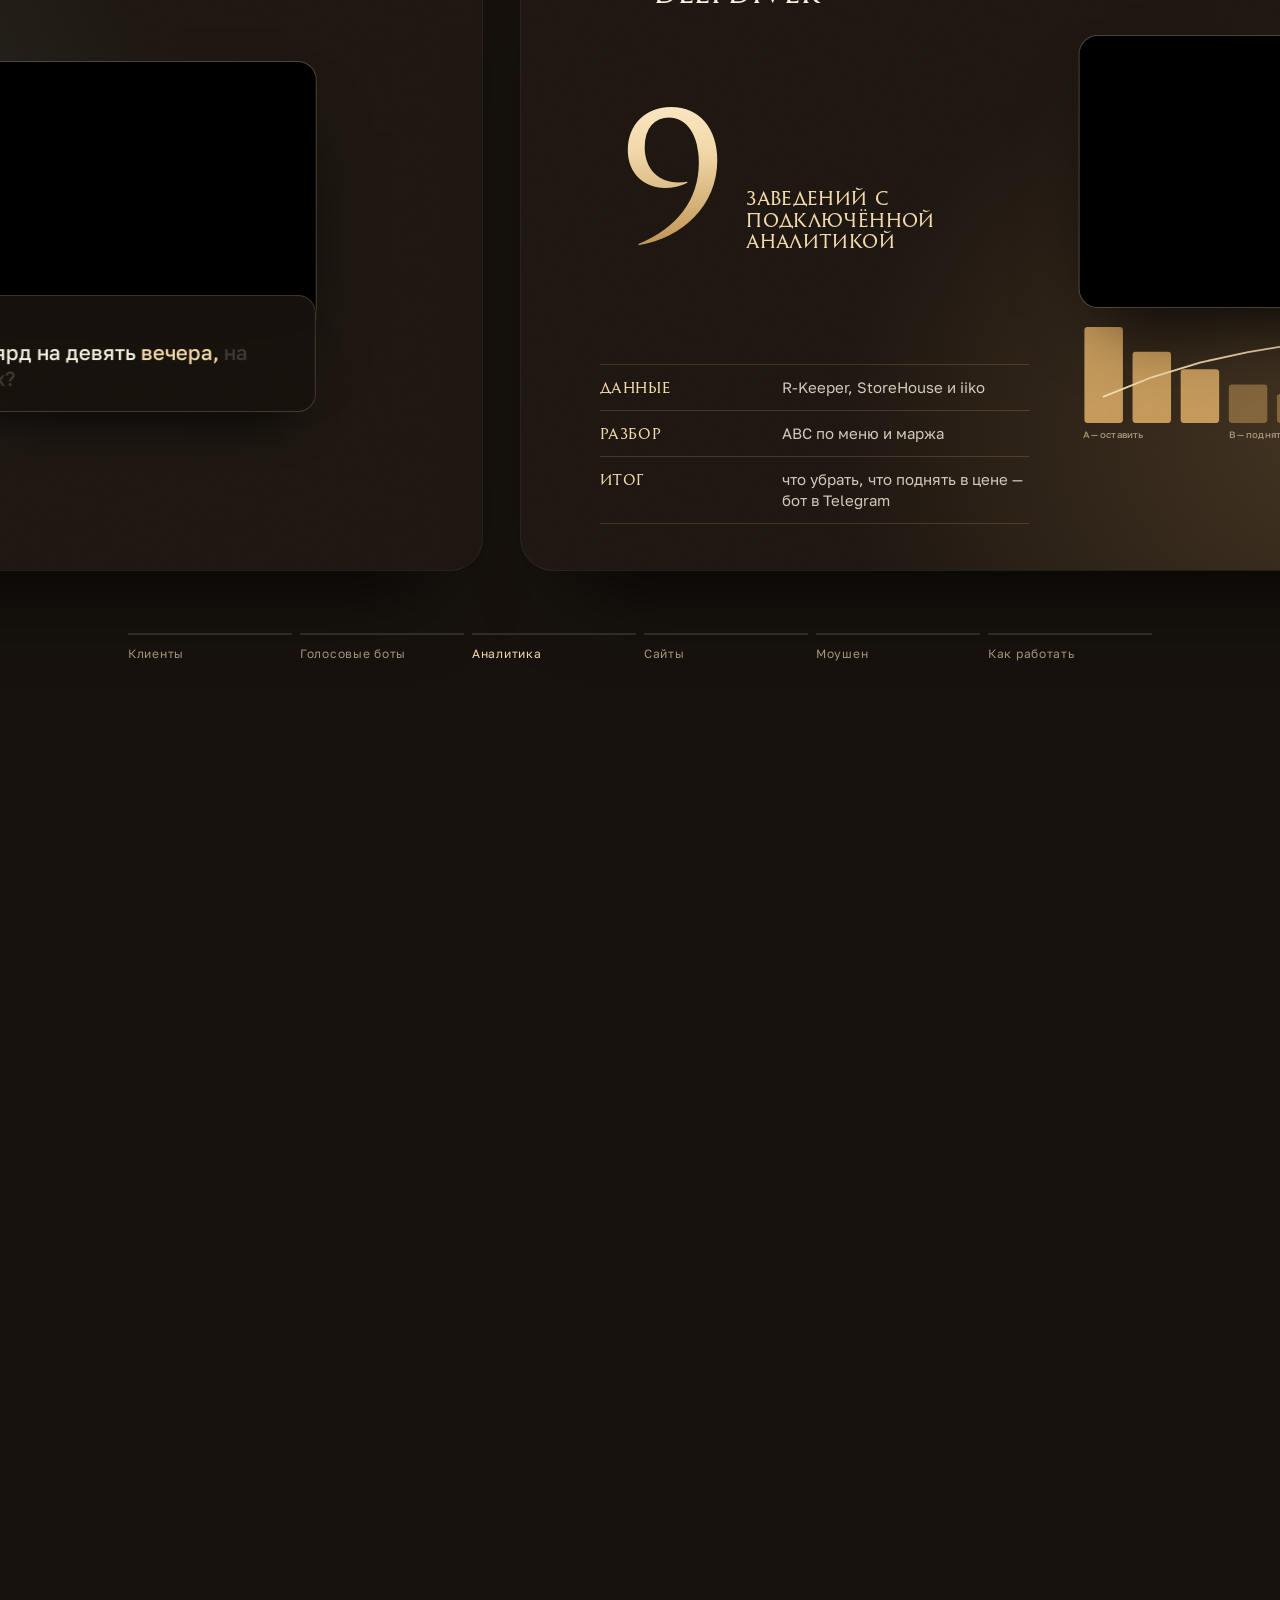
==== commit 53fd1317: "feat(main): owner's phone fixes: no numbering, contact and final split Owner's notes from the live p" ====
--- a/index.html
+++ b/index.html
@@ -17,18 +17,18 @@
 <meta property="og:image:height" content="630" />
 <link rel="canonical" href="https://kozflow.ru/">
 <link rel="icon" href="assets/logo.webp">
-<link rel="stylesheet" href="css/legacy-layer.css">
-<link rel="stylesheet" href="css/reel.css">
-<link rel="stylesheet" href="css/scenes.css">
-<link rel="stylesheet" href="css/services.css">
-<link rel="stylesheet" href="css/works.css">
-<link rel="stylesheet" href="css/process.css">
-<link rel="stylesheet" href="css/about.css">
-<link rel="stylesheet" href="css/contact.css">
-<link rel="stylesheet" href="css/final.css">
-<link rel="stylesheet" href="css/system.css">
-<link rel="stylesheet" href="css/legacy-v3.css">
-<link rel="stylesheet" href="css/phone.css">
+<link rel="stylesheet" href="css/legacy-layer.css?v=20261102">
+<link rel="stylesheet" href="css/reel.css?v=20261102">
+<link rel="stylesheet" href="css/scenes.css?v=20261102">
+<link rel="stylesheet" href="css/services.css?v=20261102">
+<link rel="stylesheet" href="css/works.css?v=20261102">
+<link rel="stylesheet" href="css/process.css?v=20261102">
+<link rel="stylesheet" href="css/about.css?v=20261102">
+<link rel="stylesheet" href="css/contact.css?v=20261102">
+<link rel="stylesheet" href="css/final.css?v=20261102">
+<link rel="stylesheet" href="css/system.css?v=20261102">
+<link rel="stylesheet" href="css/legacy-v3.css?v=20261102">
+<link rel="stylesheet" href="css/phone.css?v=20261102">
 <script type="application/ld+json">
 {
   "@context": "https://schema.org",
@@ -181,7 +181,7 @@
   <div class="stage"></div>
   <div class="ab-in"><div class="head">
     <div class="kick">Обо мне · Владимир Козлов</div>
-    <h2>Дизайн, моушен и автоматизации — <em>в одних руках</em></h2>
+    <h2><span class="ln">Дизайн, моушен</span> <span class="ln">и автоматизации<span class="dsh"> —</span></span> <em class="ln">в одних руках</em></h2>
     <div class="head-r">
       <p class="lead">Делаю афиши и ролики, собираю сайты и ботов, которые сами отвечают на звонки. Больше всего — для ресторанов, баров и боулингов Твери, поэтому знаю, как заведение живёт изнутри. Менеджеров нет: пишете мне — отвечаю я.</p>
       <div class="cta">
@@ -275,11 +275,13 @@
   <div class="tx">
     <p class="eb">Контакт</p>
     <h2 class="ttl">Пишите <em>мне лично</em></h2>
-    <p class="lead">Без менеджеров и пересказов. Задачу читаю я, отвечаю я и делаю тоже я — от первого сообщения до сдачи.</p>
-    <ul class="facts"><li><b>Ответ</b>в течение дня</li><li><b>Договор</b>и NDA по запросу</li><li><b>Всё сам</b>без менеджеров</li></ul>
+    <p class="lead">Задачу читаю и делаю сам, от первого сообщения до сдачи. Отвечаю в течение рабочего дня — сразу с ценой и сроком.</p>
+    <p class="wr1">Что написать в первом сообщении</p>
+    <ul class="facts"><li><b>Задача</b>что нужно сделать</li><li><b>Примеры</b>что нравится, если есть</li><li><b>Срок</b>к какой дате нужно</li></ul>
     <div class="cs"><a class="btn" href="https://t.me/kozflow" target="_blank" rel="noopener"><i><svg viewBox="0 0 24 24" fill="currentColor"><path d="M9.78 18.65l.28-4.23 7.68-6.92c.34-.31-.07-.46-.52-.19L7.74 13.24 3.64 11.96c-.88-.25-.89-.86.2-1.3l15.97-6.16c.73-.33 1.43.18 1.15 1.3l-2.72 12.81c-.19.91-.74 1.13-1.5.71L12.6 16.3l-1.99 1.93c-.23.23-.42.42-.83.42z"/></svg></i>Написать в Telegram</a>
     <a class="lnk" href="tel:+79106407134"><svg viewBox="0 0 24 24" fill="none" stroke="currentColor" stroke-width="1.7" stroke-linecap="round" stroke-linejoin="round"><path d="M22 16.92v3a2 2 0 0 1-2.18 2A19.79 19.79 0 0 1 2.08 4.18 2 2 0 0 1 4.06 2h3a2 2 0 0 1 2 1.72 12.84 12.84 0 0 0 .7 2.81 2 2 0 0 1-.45 2.11L8.09 9.91a16 16 0 0 0 6 6l1.27-1.27a2 2 0 0 1 2.11-.45 12.84 12.84 0 0 0 2.81.7A2 2 0 0 1 22 16.92z"/></svg><span>+7 910 640-71-34</span><small>· звонок или Макс</small></a>
     <button class="lnk copy" type="button" data-mail="kozflow.ai@gmail.com"><svg viewBox="0 0 24 24" fill="none" stroke="currentColor" stroke-width="1.6"><rect x="3" y="5" width="18" height="14" rx="2"/><path d="M3 7l9 7 9-7"/></svg><span>kozflow.ai@gmail.com</span></button>
+    <p class="now"><i></i><span>Сейчас в Твери <b class="clk6">--:--</b></span></p>
     <div class="bots"><b>Позвонить моим ботам</b><span class="bot"><a href="tel:+79038083333">Света — бот Завода, +7 903 808-33-33</a></span><span class="bot"><a href="tel:+79157028000">Кегель — бот Кегельбара, +7 915 702-80-00</a><small>пока клуб закрыт: пн–пт 00:15–16:00, сб–вс 02:15–12:00</small></span></div>
   </div>
   </div>
@@ -298,30 +300,23 @@
 <!-- contact:end -->
 
 <!-- final:start -->
-<section id="final" data-bg="dark" aria-label="Цены, ответы и связь"><div class="in">
-      <div class="hd6"><div><p class="eb">Связь</p><h2 class="ttl">Есть задача? <em>Напишите мне</em></h2><p class="lead">Отвечаю сам, в течение рабочего дня — сразу с ценой и сроком.</p></div>
-        <div class="cta6"><a class="btn" href="https://t.me/kozflow" target="_blank" rel="noopener"><i><svg viewBox="0 0 24 24" fill="currentColor"><path d="M9.78 18.65l.28-4.23 7.68-6.92c.34-.31-.07-.46-.52-.19L7.74 13.24 3.64 11.96c-.88-.25-.89-.86.2-1.3l15.97-6.16c.73-.33 1.43.18 1.15 1.3l-2.72 12.81c-.19.91-.74 1.13-1.5.71L12.6 16.3l-1.99 1.93c-.23.23-.42.42-.83.42z"/></svg></i>Написать в Telegram</a><p class="now"><i></i><span>Тверь, <b class="clk6">--:--</b></span></p></div></div>
+<section id="final" data-bg="dark" aria-label="Цены и условия"><div class="in">
+      <div class="hd6"><p class="eb">Перед заказом</p><h2 class="ttl">Цены <em>и условия</em></h2><p class="lead">Стартовые цены, сроки, оплата и кому что принадлежит после сдачи.</p></div>
       <div class="g6">
-        <div id="prices"><p class="h4">Цены</p><ul class="pl"><li data-c="design"><button type="button" aria-expanded="false"><span class="ix">01</span><span class="n">Дизайн<small>афиша — 1–2 рабочих дня</small></span><span class="p"><small>от</small>1 200 ₽</span><i class="pm"></i></button>
-          <div class="more"><div><ul><li><span>Макет для соцсетей</span><b>от 1 200 ₽</b></li><li><span>Афиша</span><b>3 000 ₽</b></li><li><span>Меню, упаковка, бренд</span><b>по задаче</b></li><li><span>Срочно, за сутки</span><b>+50 %</b></li><li><a href="/dizayn">весь прайс ↗</a></li></ul></div></div></li><li data-c="motion"><button type="button" aria-expanded="false"><span class="ix">02</span><span class="n">Моушен<small>короткий ролик — 3–5 дней</small></span><span class="p"><small>от</small>2 000 ₽</span><i class="pm"></i></button>
-          <div class="more"><div><ul><li><span>Оживить макет</span><b>от 2 000 ₽</b></li><li><span>Короткий ролик</span><b>от 5 000 ₽</b></li><li><span>Промо-ролик</span><b>от 10 000 ₽</b></li><li><span>Видеоменю</span><b>от 30 000 ₽</b></li><li><a href="/moushen">весь прайс ↗</a></li></ul></div></div></li><li data-c="sites"><button type="button" aria-expanded="false"><span class="ix">03</span><span class="n">Сайты<small>лендинг — 1–1,5 недели</small></span><span class="p"><small>от</small>25 000 ₽</span><i class="pm"></i></button>
-          <div class="more"><div><ul><li><span>Лендинг</span><b>25 000 ₽</b></li><li><span>Сайт</span><b>40 000 ₽</b></li><li><span>Слежу за сайтом</span><b>5 000 ₽/мес</b></li><li><a href="/sayty">весь прайс ↗</a></li></ul></div></div></li><li data-c="auto"><button type="button" aria-expanded="false"><span class="ix">04</span><span class="n">Боты<small>автоматизация — 3–7 дней</small></span><span class="p"><small>от</small>10 000 ₽</span><i class="pm"></i></button>
+        <div id="prices"><p class="h4">Стартовые цены</p><ul class="pl"><li data-c="design"><button type="button" aria-expanded="false"><span class="n">Дизайн<small>афиша — 1–2 рабочих дня</small></span><span class="p"><small>от</small>1 200 ₽</span><i class="pm"></i></button>
+          <div class="more"><div><ul><li><span>Макет для соцсетей</span><b>от 1 200 ₽</b></li><li><span>Афиша</span><b>3 000 ₽</b></li><li><span>Меню, упаковка, бренд</span><b>по задаче</b></li><li><span>Срочно, за сутки</span><b>+50 %</b></li><li><a href="/dizayn">весь прайс ↗</a></li></ul></div></div></li><li data-c="motion"><button type="button" aria-expanded="false"><span class="n">Моушен<small>короткий ролик — 3–5 дней</small></span><span class="p"><small>от</small>2 000 ₽</span><i class="pm"></i></button>
+          <div class="more"><div><ul><li><span>Оживить макет</span><b>от 2 000 ₽</b></li><li><span>Короткий ролик</span><b>от 5 000 ₽</b></li><li><span>Промо-ролик</span><b>от 10 000 ₽</b></li><li><span>Видеоменю</span><b>от 30 000 ₽</b></li><li><a href="/moushen">весь прайс ↗</a></li></ul></div></div></li><li data-c="sites"><button type="button" aria-expanded="false"><span class="n">Сайты<small>лендинг — 1–1,5 недели</small></span><span class="p"><small>от</small>25 000 ₽</span><i class="pm"></i></button>
+          <div class="more"><div><ul><li><span>Лендинг</span><b>25 000 ₽</b></li><li><span>Сайт</span><b>40 000 ₽</b></li><li><span>Слежу за сайтом</span><b>5 000 ₽/мес</b></li><li><a href="/sayty">весь прайс ↗</a></li></ul></div></div></li><li data-c="auto"><button type="button" aria-expanded="false"><span class="n">Боты<small>автоматизация — 3–7 дней</small></span><span class="p"><small>от</small>10 000 ₽</span><i class="pm"></i></button>
           <div class="more"><div><ul><li><span>Автоматизация</span><b>от 10 000 ₽</b></li><li><span>Чат-бот</span><b>20 000 ₽</b></li><li><span>Голосовой бот</span><b>50 000 ₽</b></li><li><span>+ звонки</span><b>50 ₽, не больше 20 000 ₽/мес</b></li><li><span>Своё приложение</span><b>от 70 000 ₽</b></li><li><a href="/avtomatizacii">весь прайс ↗</a></li></ul></div></div></li></ul></div>
-        <div><p class="h4">Коротко о главном</p><div class="faq"><details open><summary>Как начать?</summary><p>Напишите в Telegram, что нужно, и пришлите примеры, если есть. В течение рабочего дня отвечу с ценой и сроком.</p></details><details><summary>Сколько ждать?</summary><p>Афиша — 1–2 рабочих дня, оживить макет — 1–2 дня, лендинг — 1–1,5 недели, простая автоматизация — 3–7 дней. Точный срок пишу в ТЗ.</p></details><details><summary>Как платить?</summary><p>По договору: счёт для ИП и юрлиц или перевод. Обычно 50 % вперёд и 50 % после сдачи. На каждую оплату — чек из «Мой налог».</p></details><details><summary>Чьё всё в итоге?</summary><p>Ваше. После сдачи передаю исходники, доступы и ключи. NDA подпишу по запросу.</p></details><details><summary>А после запуска?</summary><p>Первый месяц поддержки бота — бесплатно. За сайтом могу следить: 5 000 ₽ в месяц.</p></details></div></div>
-        <div class="col6"><p class="h4">Связь напрямую</p><div class="cts"><a class="lnk" href="https://t.me/kozflow" target="_blank" rel="noopener"><svg viewBox="0 0 24 24" fill="currentColor"><path d="M9.78 18.65l.28-4.23 7.68-6.92c.34-.31-.07-.46-.52-.19L7.74 13.24 3.64 11.96c-.88-.25-.89-.86.2-1.3l15.97-6.16c.73-.33 1.43.18 1.15 1.3l-2.72 12.81c-.19.91-.74 1.13-1.5.71L12.6 16.3l-1.99 1.93c-.23.23-.42.42-.83.42z"/></svg><span>Telegram @kozflow</span><small>· быстрее всего</small></a>
-  <a class="lnk" href="tel:+79106407134"><svg viewBox="0 0 24 24" fill="none" stroke="currentColor" stroke-width="1.7" stroke-linecap="round" stroke-linejoin="round"><path d="M22 16.92v3a2 2 0 0 1-2.18 2A19.79 19.79 0 0 1 2.08 4.18 2 2 0 0 1 4.06 2h3a2 2 0 0 1 2 1.72 12.84 12.84 0 0 0 .7 2.81 2 2 0 0 1-.45 2.11L8.09 9.91a16 16 0 0 0 6 6l1.27-1.27a2 2 0 0 1 2.11-.45 12.84 12.84 0 0 0 2.81.7A2 2 0 0 1 22 16.92z"/></svg><span>+7 910 640-71-34</span><small>· звонок или Макс</small></a>
-  <button class="lnk mail6" type="button" data-mail="kozflow.ai@gmail.com"><svg viewBox="0 0 24 24" fill="none" stroke="currentColor" stroke-width="1.6"><rect x="3" y="5" width="18" height="14" rx="2"/><path d="M3 7l9 7 9-7"/></svg><span>kozflow.ai@gmail.com</span></button>
-  <div class="bots"><b>Позвонить моим ботам</b><span><a href="tel:+79038083333">Света — бот Завода, <span class="nw">+7 903 808-33-33</span></a></span><span><a href="tel:+79157028000">Кегель — бот Кегельбара, <span class="nw">+7 915 702-80-00</span></a><small>пока клуб закрыт: <span class="nw">пн–пт 00:15–16:00</span>, <span class="nw">сб–вс 02:15–12:00</span></small></span></div>
-</div>
-          <div class="qr6"><i><svg viewBox="-1 -1 27 27" shape-rendering="crispEdges"><path fill="#17120D" d="M0 0h1v1h-1zM1 0h1v1h-1zM2 0h1v1h-1zM3 0h1v1h-1zM4 0h1v1h-1zM5 0h1v1h-1zM6 0h1v1h-1zM8 0h1v1h-1zM10 0h1v1h-1zM12 0h1v1h-1zM14 0h1v1h-1zM15 0h1v1h-1zM16 0h1v1h-1zM18 0h1v1h-1zM19 0h1v1h-1zM20 0h1v1h-1zM21 0h1v1h-1zM22 0h1v1h-1zM23 0h1v1h-1zM24 0h1v1h-1zM0 1h1v1h-1zM6 1h1v1h-1zM9 1h1v1h-1zM10 1h1v1h-1zM12 1h1v1h-1zM13 1h1v1h-1zM18 1h1v1h-1zM24 1h1v1h-1zM0 2h1v1h-1zM2 2h1v1h-1zM3 2h1v1h-1zM4 2h1v1h-1zM6 2h1v1h-1zM10 2h1v1h-1zM11 2h1v1h-1zM12 2h1v1h-1zM18 2h1v1h-1zM20 2h1v1h-1zM21 2h1v1h-1zM22 2h1v1h-1zM24 2h1v1h-1zM0 3h1v1h-1zM2 3h1v1h-1zM3 3h1v1h-1zM4 3h1v1h-1zM6 3h1v1h-1zM8 3h1v1h-1zM10 3h1v1h-1zM11 3h1v1h-1zM12 3h1v1h-1zM13 3h1v1h-1zM14 3h1v1h-1zM15 3h1v1h-1zM16 3h1v1h-1zM18 3h1v1h-1zM20 3h1v1h-1zM21 3h1v1h-1zM22 3h1v1h-1zM24 3h1v1h-1zM0 4h1v1h-1zM2 4h1v1h-1zM3 4h1v1h-1zM4 4h1v1h-1zM6 4h1v1h-1zM8 4h1v1h-1zM10 4h1v1h-1zM12 4h1v1h-1zM14 4h1v1h-1zM15 4h1v1h-1zM16 4h1v1h-1zM18 4h1v1h-1zM20 4h1v1h-1zM21 4h1v1h-1zM22 4h1v1h-1zM24 4h1v1h-1zM0 5h1v1h-1zM6 5h1v1h-1zM8 5h1v1h-1zM9 5h1v1h-1zM10 5h1v1h-1zM11 5h1v1h-1zM12 5h1v1h-1zM18 5h1v1h-1zM24 5h1v1h-1zM0 6h1v1h-1zM1 6h1v1h-1zM2 6h1v1h-1zM3 6h1v1h-1zM4 6h1v1h-1zM5 6h1v1h-1zM6 6h1v1h-1zM8 6h1v1h-1zM10 6h1v1h-1zM12 6h1v1h-1zM14 6h1v1h-1zM16 6h1v1h-1zM18 6h1v1h-1zM19 6h1v1h-1zM20 6h1v1h-1zM21 6h1v1h-1zM22 6h1v1h-1zM23 6h1v1h-1zM24 6h1v1h-1zM8 7h1v1h-1zM9 7h1v1h-1zM10 7h1v1h-1zM12 7h1v1h-1zM14 7h1v1h-1zM16 7h1v1h-1zM0 8h1v1h-1zM4 8h1v1h-1zM6 8h1v1h-1zM7 8h1v1h-1zM8 8h1v1h-1zM10 8h1v1h-1zM15 8h1v1h-1zM16 8h1v1h-1zM17 8h1v1h-1zM18 8h1v1h-1zM19 8h1v1h-1zM20 8h1v1h-1zM21 8h1v1h-1zM24 8h1v1h-1zM0 9h1v1h-1zM1 9h1v1h-1zM2 9h1v1h-1zM4 9h1v1h-1zM7 9h1v1h-1zM11 9h1v1h-1zM13 9h1v1h-1zM15 9h1v1h-1zM16 9h1v1h-1zM19 9h1v1h-1zM20 9h1v1h-1zM21 9h1v1h-1zM23 9h1v1h-1zM0 10h1v1h-1zM3 10h1v1h-1zM4 10h1v1h-1zM6 10h1v1h-1zM7 10h1v1h-1zM8 10h1v1h-1zM10 10h1v1h-1zM12 10h1v1h-1zM13 10h1v1h-1zM14 10h1v1h-1zM15 10h1v1h-1zM18 10h1v1h-1zM21 10h1v1h-1zM22 10h1v1h-1zM0 11h1v1h-1zM2 11h1v1h-1zM3 11h1v1h-1zM5 11h1v1h-1zM10 11h1v1h-1zM11 11h1v1h-1zM12 11h1v1h-1zM14 11h1v1h-1zM17 11h1v1h-1zM18 11h1v1h-1zM19 11h1v1h-1zM22 11h1v1h-1zM23 11h1v1h-1zM0 12h1v1h-1zM1 12h1v1h-1zM3 12h1v1h-1zM6 12h1v1h-1zM8 12h1v1h-1zM10 12h1v1h-1zM13 12h1v1h-1zM14 12h1v1h-1zM15 12h1v1h-1zM17 12h1v1h-1zM18 12h1v1h-1zM21 12h1v1h-1zM22 12h1v1h-1zM23 12h1v1h-1zM24 12h1v1h-1zM0 13h1v1h-1zM2 13h1v1h-1zM3 13h1v1h-1zM4 13h1v1h-1zM7 13h1v1h-1zM9 13h1v1h-1zM10 13h1v1h-1zM12 13h1v1h-1zM14 13h1v1h-1zM15 13h1v1h-1zM16 13h1v1h-1zM20 13h1v1h-1zM23 13h1v1h-1zM6 14h1v1h-1zM11 14h1v1h-1zM12 14h1v1h-1zM13 14h1v1h-1zM14 14h1v1h-1zM15 14h1v1h-1zM18 14h1v1h-1zM19 14h1v1h-1zM20 14h1v1h-1zM21 14h1v1h-1zM22 14h1v1h-1zM5 15h1v1h-1zM8 15h1v1h-1zM10 15h1v1h-1zM11 15h1v1h-1zM13 15h1v1h-1zM16 15h1v1h-1zM19 15h1v1h-1zM20 15h1v1h-1zM22 15h1v1h-1zM23 15h1v1h-1zM0 16h1v1h-1zM1 16h1v1h-1zM2 16h1v1h-1zM3 16h1v1h-1zM4 16h1v1h-1zM6 16h1v1h-1zM7 16h1v1h-1zM8 16h1v1h-1zM9 16h1v1h-1zM10 16h1v1h-1zM12 16h1v1h-1zM13 16h1v1h-1zM15 16h1v1h-1zM16 16h1v1h-1zM17 16h1v1h-1zM18 16h1v1h-1zM19 16h1v1h-1zM20 16h1v1h-1zM21 16h1v1h-1zM22 16h1v1h-1zM8 17h1v1h-1zM9 17h1v1h-1zM13 17h1v1h-1zM14 17h1v1h-1zM16 17h1v1h-1zM20 17h1v1h-1zM0 18h1v1h-1zM1 18h1v1h-1zM2 18h1v1h-1zM3 18h1v1h-1zM4 18h1v1h-1zM5 18h1v1h-1zM6 18h1v1h-1zM8 18h1v1h-1zM16 18h1v1h-1zM18 18h1v1h-1zM20 18h1v1h-1zM0 19h1v1h-1zM6 19h1v1h-1zM9 19h1v1h-1zM10 19h1v1h-1zM12 19h1v1h-1zM14 19h1v1h-1zM16 19h1v1h-1zM20 19h1v1h-1zM21 19h1v1h-1zM22 19h1v1h-1zM23 19h1v1h-1zM0 20h1v1h-1zM2 20h1v1h-1zM3 20h1v1h-1zM4 20h1v1h-1zM6 20h1v1h-1zM8 20h1v1h-1zM9 20h1v1h-1zM10 20h1v1h-1zM11 20h1v1h-1zM13 20h1v1h-1zM14 20h1v1h-1zM16 20h1v1h-1zM17 20h1v1h-1zM18 20h1v1h-1zM19 20h1v1h-1zM20 20h1v1h-1zM21 20h1v1h-1zM22 20h1v1h-1zM23 20h1v1h-1zM24 20h1v1h-1zM0 21h1v1h-1zM2 21h1v1h-1zM3 21h1v1h-1zM4 21h1v1h-1zM6 21h1v1h-1zM9 21h1v1h-1zM12 21h1v1h-1zM15 21h1v1h-1zM16 21h1v1h-1zM17 21h1v1h-1zM18 21h1v1h-1zM19 21h1v1h-1zM22 21h1v1h-1zM23 21h1v1h-1zM24 21h1v1h-1zM0 22h1v1h-1zM2 22h1v1h-1zM3 22h1v1h-1zM4 22h1v1h-1zM6 22h1v1h-1zM9 22h1v1h-1zM10 22h1v1h-1zM11 22h1v1h-1zM12 22h1v1h-1zM13 22h1v1h-1zM14 22h1v1h-1zM17 22h1v1h-1zM18 22h1v1h-1zM21 22h1v1h-1zM23 22h1v1h-1zM0 23h1v1h-1zM6 23h1v1h-1zM9 23h1v1h-1zM10 23h1v1h-1zM11 23h1v1h-1zM13 23h1v1h-1zM15 23h1v1h-1zM19 23h1v1h-1zM20 23h1v1h-1zM21 23h1v1h-1zM22 23h1v1h-1zM23 23h1v1h-1zM0 24h1v1h-1zM1 24h1v1h-1zM2 24h1v1h-1zM3 24h1v1h-1zM4 24h1v1h-1zM5 24h1v1h-1zM6 24h1v1h-1zM8 24h1v1h-1zM9 24h1v1h-1zM12 24h1v1h-1zM13 24h1v1h-1zM17 24h1v1h-1zM18 24h1v1h-1zM22 24h1v1h-1zM23 24h1v1h-1zM24 24h1v1h-1z"/></svg></i><span>Наведите камеру —<br>откроется мой Telegram</span></div></div>
+        <div><p class="h4">Частые вопросы</p><div class="faq"><details open><summary>Сколько ждать?</summary><p>Афиша — 1–2 рабочих дня, оживить макет — 1–2 дня, лендинг — 1–1,5 недели, простая автоматизация — 3–7 дней. Точный срок пишу в ТЗ.</p></details><details><summary>Как платить?</summary><p>По договору: счёт для ИП и юрлиц или перевод. Обычно 50 % вперёд и 50 % после сдачи. На каждую оплату — чек из «Мой налог».</p></details><details><summary>Чьё всё в итоге?</summary><p>Ваше. После сдачи передаю исходники, доступы и ключи. NDA подпишу по запросу.</p></details><details><summary>А после запуска?</summary><p>Первый месяц поддержки бота — бесплатно. За сайтом могу следить: 5 000 ₽ в месяц.</p></details></div><p class="nx6">Своего случая здесь нет? <a href="#contact">Напишите, посчитаю под задачу</a></p></div>
       </div>
       <div class="ln6 links">
         <div><p class="h4">Главная</p><ul><li><a href="#services">Услуги</a></li><li><a href="#works">Работы</a></li><li><a href="#process">Как я работаю</a></li><li><a href="#about">Обо мне</a></li><li><a href="#contact">Контакт</a></li></ul></div>
         <div><p class="h4">Живые проекты</p><ul><li><a href="https://восток24.рф" target="_blank" rel="noopener">Восток 24<small>ресторан</small></a></li><li><a href="https://tverchefs.ru" target="_blank" rel="noopener">Тверская ассоциация кулинаров</a></li><li><a href="https://miravi.art" target="_blank" rel="noopener">Miravi<small>интерьеры</small></a></li><li><a href="https://deepdiver.tech" target="_blank" rel="noopener">DeepDiver<small>аналитика</small></a></li></ul></div>
-        <div><p class="h4">Документы</p><ul><li><a href="/politika">Политика обработки персональных данных</a></li><li><a href="https://t.me/kozflow" target="_blank" rel="noopener">Договор и NDA — по запросу</a></li></ul>
-          <p class="req">Козлов Владимир Георгиевич<br>самозанятый, плательщик НПД · <span class="nw">ИНН 695016731464 · Тверь</span><br>Работаю по договору, на каждую оплату — чек «Мой налог»</p></div>
-      </div>
-      <div class="bot6"><span>© 2026 KozFlow</span><span>Сайт не ставит cookie и не считает посетителей</span><a href="/politika">Политика обработки персональных данных</a><button class="up" type="button">Наверх <span>↑</span></button></div>
+        <div><p class="h4">Документы</p><ul><li><a href="/politika">Политика обработки персональных данных</a></li><li><a href="#contact">Договор и NDA — по запросу</a></li></ul>
+          <p class="req">Козлов Владимир Георгиевич<br>самозанятый, плательщик НПД · <span class="nw">ИНН 695016731464 · Тверь</span></p></div>
+      </div>
+      <div class="bot6"><span>© 2026 KozFlow</span><span>Сайт не ставит cookie и не считает посетителей</span><button class="up" type="button">Наверх <span>↑</span></button></div>
     </div>
     <div class="wm6" role="img" aria-label="KozFlow"><div class="wl base"><div class="wr"><span>K</span><span>O</span><span>Z</span></div><div class="wr"><span>F</span><span>L</span><span>O</span><span>W</span></div></div><div class="wl lit" aria-hidden="true"><div class="wr"><span>K</span><span>O</span><span>Z</span></div><div class="wr"><span>F</span><span>L</span><span>O</span><span>W</span></div></div></div></section>
 <!-- final:end -->
@@ -334,23 +329,23 @@
 
 <script src="js/vendor/gsap.min.js"></script>
 <script src="js/vendor/CustomEase.min.js"></script>
-<script src="js/loop.js"></script>
-<script src="js/reel.js"></script>
-<script src="js/fx.js"></script>
-<script src="js/mobile.js"></script>
-<script src="js/scene-auto.js"></script>
-<script src="js/scene-sites.js"></script>
-<script src="js/scene-motion.js"></script>
-<script src="js/scene-design.js"></script>
-<script src="js/scene-final.js"></script>
-<script src="js/services.js"></script>
-<script src="js/works-pipes.js"></script>
-<script src="js/works.js"></script>
-<script src="js/process.js"></script>
-<script src="js/about.js"></script>
-<script src="js/contact.js"></script>
-<script src="js/final.js"></script>
-<script src="js/phone.js"></script>
+<script src="js/loop.js?v=20261102"></script>
+<script src="js/reel.js?v=20261102"></script>
+<script src="js/fx.js?v=20261102"></script>
+<script src="js/mobile.js?v=20261102"></script>
+<script src="js/scene-auto.js?v=20261102"></script>
+<script src="js/scene-sites.js?v=20261102"></script>
+<script src="js/scene-motion.js?v=20261102"></script>
+<script src="js/scene-design.js?v=20261102"></script>
+<script src="js/scene-final.js?v=20261102"></script>
+<script src="js/services.js?v=20261102"></script>
+<script src="js/works-pipes.js?v=20261102"></script>
+<script src="js/works.js?v=20261102"></script>
+<script src="js/process.js?v=20261102"></script>
+<script src="js/about.js?v=20261102"></script>
+<script src="js/contact.js?v=20261102"></script>
+<script src="js/final.js?v=20261102"></script>
+<script src="js/phone.js?v=20261102"></script>
 <script src="app.js?v=32"></script>
 </body>
 </html>
--- a/css/reel.css
+++ b/css/reel.css
@@ -50,6 +50,8 @@
 /* холст эффектов центра: слово и знак как частицы и пиксели (js/fx.js) */
 .fx{position:absolute;inset:0;width:100%;height:100%;z-index:5;pointer-events:none}
 .word.fxh b{opacity:0!important}
+/* дырка под пальцем (js/reel.js); поле шире слова, иначе маска срежет края букв за рамкой .word */
+.word.hole{padding:.2em;margin:-.2em;-webkit-mask-image:radial-gradient(circle var(--hr,0px) at var(--hx,0px) var(--hy,0px),transparent 70%,#000 82%);mask-image:radial-gradient(circle var(--hr,0px) at var(--hx,0px) var(--hy,0px),transparent 70%,#000 82%)}
 .mark.fxh{opacity:0}
 /* плёночное зерно — едва заметное */
 .grain{position:absolute;inset:-60px;z-index:8;pointer-events:none;opacity:.045;will-change:transform;
@@ -60,6 +62,7 @@
 @keyframes grain{0%{transform:translate(0,0)}20%{transform:translate(-40px,26px)}40%{transform:translate(28px,-38px)}60%{transform:translate(-24px,-12px)}80%{transform:translate(38px,36px)}100%{transform:translate(0,0)}}
 
 /* ───────── центр: знак → слово → подпись → кнопка ───────── */
+.hero h1,.hero .sub{text-shadow:none}   /* legacy .hero h1 тянул тень старого героя на тёмном видео, на светлых сценах это серый ореол */
 .copy{position:absolute;z-index:5;left:0;right:0;top:50%;display:flex;flex-direction:column;align-items:center;text-align:center;pointer-events:none;color:var(--fg)}
 .copy a{pointer-events:auto}
 h1{font-weight:300;line-height:1;display:flex;flex-direction:column;align-items:center}
@@ -91,6 +94,8 @@
 /* бегущая строка: две одинаковые группы, сдвиг на половину — бесшовно */
 .mq{display:flex;width:max-content;animation:mq 26s linear infinite}
 .peek:hover .mq{animation-play-state:paused}
+/* пауза из system.css держит слой каждой звёздочке, 24 штуки за весь сайт: вне окна анимация снята, лента всё равно не видна */
+.peek.is-off .mq,.peek.is-off .mq-s{animation:none}
 .mq-g{display:flex;align-items:center;gap:clamp(26px,3.4vw,52px);padding-right:clamp(26px,3.4vw,52px);flex:none}
 .mq-g img{height:30px;width:auto;opacity:.62;filter:brightness(0)}
 .mq-g img.tall{height:40px}
@@ -112,12 +117,12 @@
   .brand{font-size:19px}.brand img{width:38px;height:38px}
   .nav ul{gap:16px}.nav ul a{font-size:12px;letter-spacing:.1em}
   .nav ul li:nth-child(2){display:none}
-  .veil{background:radial-gradient(ellipse 80% 24% at 50% 65%,rgba(var(--veil),.95) 0%,rgba(var(--veil),.9) 50%,rgba(var(--veil),0) 100%)}
-  .copy{top:65%}
-  .sub{font-size:10.5px;letter-spacing:.14em;margin-top:12px}
+  .veil{background:radial-gradient(ellipse 80% 24% at 50% 68%,rgba(var(--veil),.95) 0%,rgba(var(--veil),.9) 50%,rgba(var(--veil),0) 100%)}
+  .copy{top:68%}
+  .sub{font-size:11.5px;letter-spacing:.14em;margin-top:12px}
   .cta{height:52px;font-size:14px}
   .mq{animation-duration:18s}.mq-g img{height:24px}.mq-g img.tall{height:32px}.mq-n{font-size:19px}
-  .hero{touch-action:pan-y}
+  .hero{touch-action:pan-y;height:100svh}
 }
 @media (max-height:700px) and (min-width:761px){:root{--w:clamp(84px,13vw,300px)}}
 
--- a/css/scenes.css
+++ b/css/scenes.css
@@ -121,7 +121,7 @@
 .mo-tl,.mo-tr{top:11%;height:27%}.mo-bl,.mo-br{top:58%;height:34%}
 .mo-tl,.mo-bl{left:3.4%}.mo-tr,.mo-br{right:3.4%}
 /* демо без рамок: только холст и тихая подпись */
-.mo-pan .cv{flex:1;width:100%;min-height:0;display:block}
+.mo-pan .mo-cv{flex:1;width:100%;min-height:0;display:block}
 .mo-pan .ft{padding-top:8px;font-size:9px;color:#9C8E76;letter-spacing:.18em}
 .mo-tr .ft,.mo-br .ft{text-align:right}
 
@@ -199,7 +199,7 @@
 .ma-card .msg span{display:block;font-size:14px;margin-top:4px}
 .ma-card .msg em{display:block;font-style:normal;font-size:8.5px;margin-top:8px;opacity:.75}
 
-.ms-ph{left:8%;top:9.5%;width:32vw;aspect-ratio:9/18.6}
+.ms-ph{left:8%;top:9.5%;width:29vw;aspect-ratio:9/18.6}
 .ms-ph .cube{position:absolute;inset:0;transform-style:preserve-3d}
 .ms-ph .face{position:absolute;inset:0;border-radius:20px;border:5px solid var(--ink);background:var(--ink);backface-visibility:hidden;-webkit-backface-visibility:hidden}
 .ms-ph .sc{position:absolute;inset:0;overflow:hidden;border-radius:15px;background:#fff}
--- a/css/services.css
+++ b/css/services.css
@@ -108,7 +108,52 @@
   .svc-nav svg{width:28px;height:28px}
   .svc-nav span{display:none}
 }
+/* ── телефон: стопка карточек ремёсел (js/services.js). Класс, а не media: ветка выбирается при загрузке и держится при повороте ── */
+.svc.svc--stack{height:auto;padding:52px 12px 28px;background:var(--bg)}
+.sk-wrap{max-width:560px;margin-inline:auto}
+.sk{position:sticky;top:calc(14px + env(safe-area-inset-top) + var(--i) * 10px);min-height:calc(100svh - 104px);display:flex;flex-direction:column;margin-bottom:14px;border-radius:24px;overflow:hidden;background:var(--cream);color:var(--ink);box-shadow:0 -6px 24px rgba(23,18,13,.14);--ink-k:var(--k)}
+.sk[data-c=auto]{--k:var(--k-auto);--ink-k:var(--eb-on-cream)}.sk[data-c=sites]{--k:var(--k-sites)}.sk[data-c=motion]{--k:var(--k-motion)}.sk[data-c=design]{--k:var(--k-design)}
+.sk-top{flex:1;display:flex;flex-direction:column;min-height:0;padding:20px 18px 0;background:var(--k);color:var(--cream)}
+.sk[data-c=auto] .sk-top{color:var(--night)}
+.sk h3{margin:0;font:400 clamp(30px,10vw,44px)/1 'STRome',Georgia,serif;letter-spacing:.01em;text-transform:uppercase;color:inherit}
+.sk[data-c=auto] h3{font-size:clamp(26px,8.2vw,40px)}
+.sk-what{margin:8px 0 0;font:400 11.5px/1.3 'STRome',Georgia,serif;letter-spacing:.12em;text-transform:uppercase;opacity:.86}
+.sk-art{position:relative;flex:1;min-height:112px;margin-top:14px;overflow:hidden;border-radius:12px 12px 0 0}
+.sk-who{display:flex;align-items:center;gap:10px}
+.sk-who i{flex:none;display:grid;place-items:center;width:38px;height:38px;border-radius:50%;background:var(--night);color:var(--gold);font:400 17px/1 'STRome',Georgia,serif}
+.sk-who b{display:block;font:500 15px/1.2 'Golos Text',system-ui,sans-serif}
+.sk-who small{display:block;font:400 12.5px/1.25 'Golos Text',system-ui,sans-serif;opacity:.82}
+.sk-chat{position:absolute;left:0;right:0;bottom:0;display:flex;flex-direction:column;justify-content:flex-end;gap:6px;padding-bottom:12px}
+.sk-chat p{max-width:84%;margin:0;padding:7px 11px;font:400 13.5px/1.3 'Golos Text',system-ui,sans-serif;color:var(--ink);opacity:0;transform:translateY(10px);transition:opacity .45s,transform .6s var(--ease);transition-delay:calc(var(--i) * .32s)}
+.sk.in .sk-chat p{opacity:1;transform:none}
+.sk-chat .q{align-self:flex-start;background:rgba(245,239,223,.5);border-radius:12px 12px 12px 3px}
+.sk-chat .a{align-self:flex-end;background:var(--cream);border-radius:12px 12px 3px 12px}
+.sk-br{position:absolute;inset:0;background:#fff}
+.sk-br i{display:block;height:20px;background:var(--cream)}
+.sk-br img{width:100%;height:calc(100% - 20px);object-fit:cover;object-position:50% 0}
+.sk-art video{position:absolute;inset:0;width:100%;height:100%;object-fit:contain;background:var(--night)} /* ролик целиком, без обрезки (правило владельца) */
+.sk[data-c=design] .sk-art img{position:absolute;left:50%;top:6%;width:38%;aspect-ratio:3/4;object-fit:cover;border-radius:8px;box-shadow:0 8px 20px rgba(23,18,13,.3);transform:translateX(-50%);transition:transform .8s var(--ease)}
+.sk[data-c=design].in .sk-art img:nth-child(1){transform:translateX(-118%) rotate(-9deg)}
+.sk[data-c=design].in .sk-art img:nth-child(3){transform:translateX(18%) rotate(9deg)}
+.sk[data-c=design] .sk-art img:nth-child(2){z-index:1}
+.sk-bot{padding:16px 18px 16px}
+.sk-lead{margin:0;font:400 15px/1.45 'Golos Text',system-ui,sans-serif;letter-spacing:normal;text-transform:none}
+.sk-fact{margin:10px 0 0;font:400 13.5px/1.35 'Golos Text',system-ui,sans-serif;color:var(--ink-soft)}
+.sk-fact span{margin-right:8px;color:var(--ink-mute)}
+.sk-pr{display:flex;align-items:center;justify-content:space-between;gap:12px;margin-top:12px;padding-top:12px;border-top:1px solid var(--line)}
+.sk-pr p{margin:0;min-width:0}
+.sk-pr b{display:block;font:400 24px/1.05 'STRome',Georgia,serif;white-space:nowrap;color:var(--ink-k)}
+.sk-pr small{display:block;margin-top:4px;font:400 12.5px/1.25 'Golos Text',system-ui,sans-serif;color:var(--ink-mute)}
+.sk-more{flex:none;display:inline-flex;align-items:center;gap:8px;min-height:46px;padding:0 16px;border:1px solid var(--ink);border-radius:999px;font:400 13px/1 'STRome',Georgia,serif;letter-spacing:.09em;text-transform:uppercase;color:var(--ink);text-decoration:none}
+.sk-more:active{transform:scale(.97)}
+.sk-more svg{width:14px;height:14px}
+.sk-more path{fill:none;stroke:currentColor;stroke-width:1.8;stroke-linecap:round;stroke-linejoin:round}
+@media (max-height:620px){.sk-who{display:none}.sk-art{min-height:84px}.sk[data-c=auto] .sk-art{min-height:168px}.sk-lead{font-size:14px}}
+/* альбомная и самый маленький экран: карточка выше кадра, прилипнув, она ушла бы под следующую непрочитанной */
+@media (max-height:480px),(max-width:340px) and (max-height:620px){.sk{position:relative;top:auto;min-height:0}.sk-art{min-height:170px}.sk[data-c=auto] .sk-art{min-height:236px}}
+
 @media (prefers-reduced-motion:reduce){
   html{scroll-snap-type:none}
+  .sk-chat p,.sk .sk-art img{transition:none!important}
   .svc-word .w i,.svc-stackp>*,.m .sl,.m-chat .mg{transition:none!important}
 }
--- a/css/works.css
+++ b/css/works.css
@@ -31,8 +31,7 @@
   .wk .card .tag{position:absolute;left:10px;top:10px;padding:4px 9px;border-radius:999px;background:rgba(23,18,13,.72);font-size:11px;letter-spacing:.08em;text-transform:uppercase;color:var(--cream);backdrop-filter:blur(6px)}
   .wk .card .cap{position:absolute;inset:auto 0 0 0;padding:28px 12px 10px;background:linear-gradient(transparent,rgba(10,7,4,.88));font-size:13px;color:#CDBB98;opacity:0;transform:translateY(8px);transition:all .35s var(--ease)}
   .wk .card .cap b{display:block;font:400 17px/1.1 'STRome',serif;text-transform:uppercase;color:var(--cream)}
-  .wk .card:hover{transform:translateY(-4px)}
-  .wk .card:hover .cap,.wk .card:focus-visible .cap{opacity:1;transform:none}
+  .wk .card:focus-visible .cap{opacity:1;transform:none}
   .wk .card:focus-visible{outline:2px solid var(--gold);outline-offset:3px}
   .wk .card .play{position:absolute;right:10px;top:10px;width:30px;height:30px;border-radius:50%;background:rgba(23,18,13,.72);display:grid;place-items:center;backdrop-filter:blur(6px)}
   .wk .card .play svg{width:13px;height:13px;stroke:var(--cream);fill:none;stroke-width:2}
@@ -50,7 +49,6 @@
   .wk .auto .ft{margin-top:auto;display:flex;align-items:center;justify-content:space-between;gap:10px;border-top:1px solid var(--line);padding-top:10px}
   .wk .auto .more{flex:none;display:inline-flex;align-items:center;gap:6px;font-size:12px;font-weight:500;color:var(--night);background:var(--gold);border-radius:999px;padding:5px 10px 5px 12px;transition:background .3s}
   .wk .auto .more svg{width:12px;height:12px;stroke:currentColor;fill:none;stroke-width:2.2}
-  .wk .auto:hover .more{background:var(--gold-2)}
 
   /* мини-схема: значки этапов, по линии бежит точка */
   .wk .mini{position:relative;display:flex;align-items:center;gap:0;flex:1;min-width:0}
@@ -63,6 +61,8 @@
   @keyframes wk-mini{0%{left:12px;opacity:0}6%{opacity:1}94%{opacity:1}100%{left:calc(100% - 12px);opacity:0}}
 
   /* свои анимации у каждой автоматизации */
+  /* карточка вне кадра: анимация снята совсем, пауза держала бы каждому элементу свой слой */
+  .wk .still *,.wk .still *::before,.wk .still *::after,.wk .still.an-wave::before{animation:none!important}
   .wk .an-wave{display:flex;gap:3px;align-items:center}
   .wk .an-wave i{width:3px;border-radius:2px;background:var(--gold);height:30%;animation:wk-wv 1.2s ease-in-out infinite;animation-delay:var(--d)}
   @keyframes wk-wv{50%{height:100%}}
@@ -114,13 +114,11 @@
   .wk .prices{display:grid;grid-template-columns:repeat(4,1fr);gap:14px}
   .wk .prc{position:relative;display:flex;flex-direction:column;border-radius:18px;overflow:hidden;color:var(--cream);text-decoration:none;
     background:linear-gradient(180deg,#221A13,#18120D);border:1px solid var(--line);transition:transform .5s var(--ease),border-color .4s,box-shadow .5s}
-  .wk .prc:hover{transform:translateY(-6px);border-color:var(--gold);box-shadow:0 24px 60px rgba(0,0,0,.45),0 0 0 1px rgba(196,152,90,.25)}
   .wk .prc .vis{position:relative;height:190px;overflow:hidden;background:radial-gradient(90% 80% at 50% 100%,#3A2A17,#1A140F 70%)}
   .wk .prc .vis::after{content:"";position:absolute;inset:auto 0 0 0;height:50px;background:linear-gradient(transparent,#221A13)}
   .wk .prc .bd{flex:1;display:flex;flex-direction:column;gap:12px;padding:18px 20px 20px}
   .wk .prc .nm{display:flex;justify-content:space-between;align-items:baseline;gap:10px}
   .wk .prc .nm b{font:400 24px/1 'STRome',serif;text-transform:uppercase}
-  .wk .prc .nm i{font-style:normal;font-size:12px;color:#7A6B56;letter-spacing:.1em}
   .wk .prc .fr{font:400 30px/1 'STRome',serif;color:var(--gold-2)}
   .wk .prc .fr small{font:500 13px 'Golos Text',sans-serif;color:var(--mute);margin-right:6px}
   .wk .prc ul{list-style:none;margin:0;padding:0;display:grid;gap:7px;font-size:14px}
@@ -128,15 +126,11 @@
   .wk .prc li span:last-child{color:var(--cream);white-space:nowrap}
   .wk .prc .go{margin-top:auto;display:flex;justify-content:space-between;align-items:center;font-weight:500;font-size:14px;color:var(--gold)}
   .wk .prc .go svg{width:40px;height:40px;padding:12px;border-radius:50%;border:1px solid var(--line);stroke:var(--gold);fill:none;stroke-width:2;transition:all .4s var(--ease)}
-  .wk .prc:hover .go svg{background:var(--gold);border-color:var(--gold);stroke:var(--night);transform:rotate(-45deg)}
   /* картинки направлений */
   .wk .v-design img{position:absolute;bottom:-34px;left:50%;width:108px;border-radius:8px;box-shadow:0 12px 30px rgba(0,0,0,.5);transition:transform .6s var(--ease)}
   .wk .v-design img:nth-child(1){transform:translateX(-120%) rotate(-12deg)}
   .wk .v-design img:nth-child(2){transform:translateX(-50%) translateY(-14px);z-index:1}
   .wk .v-design img:nth-child(3){transform:translateX(20%) rotate(12deg)}
-  .wk .prc:hover .v-design img:nth-child(1){transform:translateX(-140%) rotate(-16deg) translateY(-6px)}
-  .wk .prc:hover .v-design img:nth-child(2){transform:translateX(-50%) translateY(-28px)}
-  .wk .prc:hover .v-design img:nth-child(3){transform:translateX(40%) rotate(16deg) translateY(-6px)}
   .wk .v-sites .br{position:absolute;left:22px;right:22px;top:22px;bottom:-10px;border-radius:10px 10px 0 0;background:#0E0B08;border:1px solid #4A3B2B;overflow:hidden;--h:158px}
   .wk .v-sites .br i{display:block;height:16px;background:#211912;border-bottom:1px solid #3A2E22}
   .wk .v-sites .br img{display:block;width:100%;animation:wk-site 22s ease-in-out infinite alternate}
@@ -185,7 +179,6 @@
   .wk .pv .nums span{display:flex;flex-direction:column;max-width:190px;font-size:12px;line-height:1.3;color:var(--mute)}
   .wk .pv .nums b{font:400 28px/1 'STRome',serif;color:var(--gold-2);margin-bottom:4px}
   .wk .pv .call{display:inline-flex;align-items:center;gap:9px;margin:16px 12px 0 0;padding:10px 18px 10px 14px;border-radius:999px;background:var(--gold);color:var(--night);font-weight:500;font-size:14px;text-decoration:none;transition:background .3s}
-  .wk .pv .call:hover{background:var(--gold-2)}
   .wk .pv .call svg{width:17px;height:17px;stroke:currentColor;fill:none;stroke-width:1.8;stroke-linejoin:round}
   .wk .pv .callh{display:inline-block;font-size:12px;color:#8C7B62}
   .wk .pv .call .nw{white-space:nowrap}
@@ -226,14 +219,37 @@
   .wk .pv .need i{font-style:normal;border:1px solid var(--line);border-radius:999px;padding:4px 10px;color:#D9C8A6}
   .wk .pv .bot a{color:var(--gold);font-size:14px;white-space:nowrap}
 
+  @media (hover:hover) and (pointer:fine){
+    .wk .card:hover{transform:translateY(-4px)}
+    .wk .auto:hover .more{background:var(--gold-2)}
+    .wk .prc:hover{transform:translateY(-6px);border-color:var(--gold);box-shadow:0 24px 60px rgba(0,0,0,.45),0 0 0 1px rgba(196,152,90,.25)}
+    .wk .prc:hover .go svg{background:var(--gold);border-color:var(--gold);stroke:var(--night);transform:rotate(-45deg)}
+    .wk .prc:hover .v-design img:nth-child(1){transform:translateX(-140%) rotate(-16deg) translateY(-6px)}
+    .wk .prc:hover .v-design img:nth-child(2){transform:translateX(-50%) translateY(-28px)}
+    .wk .prc:hover .v-design img:nth-child(3){transform:translateX(40%) rotate(16deg) translateY(-6px)}
+    .wk .pv .call:hover{background:var(--gold-2)}
+    .wk .card:hover .cap{opacity:1;transform:none}
+  }
+
   @media (max-width:1100px){
     .wk .prices{grid-template-columns:1fr 1fr}
   }
   @media (max-width:640px){
     .wk .row{--h:var(--hm)!important}
+    .wk .chips{flex-wrap:nowrap;overflow-x:auto;scroll-snap-type:x proximity;margin:0 -16px 24px;padding:0 16px;scrollbar-width:none}
+    .wk .chip{flex:none;min-height:44px;scroll-snap-align:start}
+    /* 76 карточек: размытие под бейджем и рисование всей ленты стоили 40 мс на кадр; размер карточки задан высотой ряда и пропорцией, скачков нет */
+    .wk .card{content-visibility:auto;transition-duration:.18s}
+    .wk .card .tag,.wk .card .play{-webkit-backdrop-filter:none;backdrop-filter:none;background:rgba(23,18,13,.84)}
+    .wk .card:active{transform:scale(.97)}
     .wk .card .cap{display:none} /* на телефоне подпись — в открытой работе, чтобы не закрывать афиши */
     .wk .card .tag{font-size:10px;left:7px;top:7px}
     .wk .auto{padding:11px 12px;gap:6px}.wk .auto h3{font-size:19px}.wk .auto p{display:none}.wk .auto .who{font-size:9.5px}
+    /* 28 полосок на компоновщике — 28 слоёв на карточку и 20 мс на кадр: полоски стоят маской, под ней едет одна волна */
+    .wk .an-wave i{display:none}
+    .wk .an-wave{position:relative;overflow:hidden;min-height:32px;-webkit-mask:repeating-linear-gradient(90deg,#000 0 3px,transparent 3px 6px);mask:repeating-linear-gradient(90deg,#000 0 3px,transparent 3px 6px)}
+    .wk .an-wave::before{content:"";position:absolute;inset:0 auto 0 0;width:calc(100% + 108px);background:url("data:image/svg+xml,%3Csvg xmlns='http://www.w3.org/2000/svg' viewBox='0 0 108 32' preserveAspectRatio='none'%3E%3Cpath fill='%23C4985A' d='M0 3.5L3 2.9L6 3.1L9 2.8L12 3.6L15 5.7L18 6.5L21 5.6L24 5.9L27 8.3L30 9.6L33 8.2L36 6.2L39 4.7L42 2.7L45 0.5L48 1.0L51 4.6L54 7.7L57 8.3L60 8.1L63 8.4L66 7.6L69 5.5L72 4.7L75 5.6L78 5.3L81 2.9L84 1.6L87 3.0L90 5.0L93 6.5L96 8.5L99 10.7L102 10.2L105 6.6L108 3.5L108 28.5L105 25.4L102 21.8L99 21.3L96 23.5L93 25.5L90 27.0L87 29.0L84 30.4L81 29.1L78 26.7L75 26.4L72 27.3L69 26.5L66 24.4L63 23.6L60 23.9L57 23.7L54 24.3L51 27.4L48 31.0L45 31.5L42 29.3L39 27.3L36 25.8L33 23.8L30 22.4L27 23.7L24 26.1L21 26.4L18 25.5L15 26.3L12 28.4L9 29.2L6 28.9L3 29.1L0 28.5Z'/%3E%3C/svg%3E") 0 0/108px 100% repeat-x;animation:wk-wvm 3s linear infinite}
+    @keyframes wk-wvm{to{transform:translateX(-108px)}}
     .wk .auto .an{max-height:40px;margin:0}.wk .auto .more{padding:4px 8px;font-size:0;gap:0}.wk .auto .more svg{width:13px;height:13px}
     .wk .auto .live{right:10px;top:10px}.wk .auto .live span{display:none}
     .wk .pv .nums b{font-size:24px}.wk .pv .callh{display:block}.wk .pv .call{font-size:13px;padding:9px 14px 9px 12px;gap:7px}
@@ -241,6 +257,7 @@
     /* на телефоне прайс-листы листаются пальцем вбок */
     .wk .prices{display:flex;gap:12px;overflow-x:auto;scroll-snap-type:x mandatory;margin:0 -16px;padding:0 16px 8px;scrollbar-width:none}
     .wk .prc{flex:0 0 82%;scroll-snap-align:center}
+    .wk .prc .nm b{font-size:min(24px,5.6vw)}
     .wk .prl .plh{margin-bottom:24px}
     .wk .x{right:12px;top:10px}
     /* сайт на телефоне: одно устройство, переключатель */
@@ -267,5 +284,5 @@
   @media (prefers-reduced-motion:reduce){
     .wk .row{overflow-x:auto;scrollbar-width:none;cursor:auto}
     .wk .track{position:static;width:max-content}
-    .wk .an *,.wk .an *::after,.wk .mini i,.wk .wires path,.wk .card .shot img,.wk .v-sites .br img,.wk .auto .live::before{animation:none!important}
-  }
+    .wk .an *,.wk .an *::after,.wk .an-wave::before,.wk .mini i,.wk .wires path,.wk .card .shot img,.wk .v-sites .br img,.wk .auto .live::before{animation:none!important}
+  }
--- a/css/process.css
+++ b/css/process.css
@@ -176,27 +176,24 @@
 .cv.fin .cv-pult{display:none}
 .cv.fin .cv-stage{border-radius:28px}
 .cv-line{list-style:none;margin:0 0 16px;padding:0;display:grid;grid-template-columns:repeat(var(--n),1fr);gap:6px}
-.cv-line button{width:100%;display:grid;grid-template-columns:auto 1fr;align-items:center;gap:2px 9px;padding:9px 12px 11px;border:0;border-radius:12px;background:#2E251C;text-align:left;transition:background .3s}
+.cv-line button{width:100%;display:grid;grid-template-columns:minmax(0,1fr);align-items:center;gap:2px;padding:9px 12px 11px;border:0;border-radius:12px;background:#2E251C;text-align:left;transition:background .3s}
 .cv-line button:hover{background:#3A2F24}
-.cv-line .n{font:400 18px/1 'STRome',serif;color:#8C7B62}
 .cv-line .t{font-size:13px;color:#BFAE90;white-space:nowrap;overflow:hidden;text-overflow:ellipsis}
 .cv-line i{grid-column:1/-1;height:3px;border-radius:3px;background:#3F3428;overflow:hidden;margin-top:6px}
 .cv-line b{display:block;height:100%;background:var(--gold);transform-origin:left;transform:scaleX(0)}
-.cv-line .done .n{color:var(--teal)}.cv-line .done b{background:var(--teal)}
+.cv-line .done b{background:var(--teal)}
 .cv-line .on button{background:#3D3226;box-shadow:0 0 0 1px rgba(196,152,90,.55) inset}
-.cv-line .on .n{color:var(--gold)}.cv-line .on .t{color:var(--cream)}
+.cv-line .on .t{color:var(--cream)}
 .cv-line .cvsub button{background:#2A2119;box-shadow:0 0 0 1px rgba(196,152,90,.35) inset}
-.cv-line .cvsub .n{font-size:15px;color:var(--gold)}.cv-line .cvsub .t{color:#E0C48E;font-weight:500}
+.cv-line .cvsub .t{color:#E0C48E;font-weight:500}
 .cv-line .cvsub.on button{background:#4A3A26;box-shadow:0 0 0 1.5px #F2B84B inset}
-.cv-line .cvsub.done .n{color:var(--teal)}
 .cv-line .next i{background:repeating-linear-gradient(90deg,#3F3428 0 6px,#5A4A38 6px 12px);background-size:24px 100%;animation:cvRun .8s linear infinite}
 @keyframes cvRun{to{background-position:24px 0}}
 .cv-row{display:grid;grid-template-columns:1fr auto;gap:20px;align-items:start}
-.cv-info{display:grid;grid-template-columns:auto minmax(0,1.25fr) minmax(0,1fr) minmax(0,1fr);gap:22px;align-items:start;min-height:132px;animation:cvIn .5s var(--ease)}
-.cv .ci-num{font:400 46px/1 'STRome',serif;color:var(--gold)}.cv .ci-num small{font-size:17px;color:#8C7B62}
-.cv .ci-st{display:inline-flex;align-items:center;gap:9px;padding:6px 13px 6px 11px;border-radius:999px;border:1px solid rgba(196,152,90,.6);background:#2E251C;font-size:14.5px;font-weight:500;color:var(--cream)}
-.cv .ci-st.cvsub{border-color:#F2B84B;background:#3A2C1C;color:#F6D9A0}
-.cv .ci-st i{width:8px;height:8px;border-radius:50%;background:#F2B84B;flex:none}.cv .ci-st i.mv{background:var(--teal);animation:cvBlink 1s steps(2,end) infinite}
+.cv-info{display:grid;grid-template-columns:minmax(0,1.25fr) minmax(0,1fr) minmax(0,1fr);gap:22px;align-items:start;min-height:132px;animation:cvIn .5s var(--ease)}
+.cv .ci-st{display:flex;align-items:center;gap:8px;font:400 12px/1.25 'STRome',serif;letter-spacing:.14em;text-transform:uppercase;color:var(--gold)}
+.cv .ci-st.cvsub{color:#F6D9A0}
+.cv .ci-st i{width:6px;height:6px;border-radius:50%;background:var(--teal);flex:none;animation:cvBlink 1s steps(2,end) infinite}
 .cv-info h3{font:400 30px/1.02 'STRome',serif;text-transform:uppercase;margin:8px 0 8px}
 .cv-info p{margin:0;color:#D9CCB4;font-size:15.5px;line-height:1.45}
 .cv .ci-do{list-style:none;margin:0;padding:0;display:grid;gap:7px}
@@ -253,11 +250,9 @@
 .cv .m-ln{fill:none;stroke:#F2B84B;stroke-width:4.5;stroke-dasharray:1 1;stroke-dashoffset:1;vector-effect:non-scaling-stroke;stroke-linecap:round;stroke-linejoin:round;filter:drop-shadow(0 0 6px rgba(242,184,75,.6))}
 .cv-fin.go .m-ln{stroke-dashoffset:0;transition:stroke-dashoffset 3.2s cubic-bezier(.45,0,.3,1) .25s}
 .cv .m-n{opacity:0;transform-box:fill-box;transform-origin:center}
-.cv .m-n circle{fill:#1C1610;stroke:#F2B84B;stroke-width:2;vector-effect:non-scaling-stroke}
-.cv .m-n circle{r:38px}
-.cv .m-n text{font:400 34px 'STRome',serif;fill:var(--cream);text-anchor:middle;transform:translateY(3px)}
-.cv .m-sub circle{r:30px;fill:#3A2C1C;stroke-dasharray:5 4}
-.cv .m-sub text{font-size:24px;fill:#F6D9A0}
+.cv .m-n circle{fill:#F2B84B;stroke:#1C1610;stroke-width:3;vector-effect:non-scaling-stroke}
+.cv .m-n circle{r:16px}
+.cv .m-sub circle{r:13px;fill:#3A2C1C;stroke:#F2B84B;stroke-dasharray:5 4}
 .cv-fin.go .m-n{animation:cvPop .6s var(--ease) var(--d) forwards}
 @keyframes cvPop{from{opacity:0;transform:scale(.3)}to{opacity:1;transform:none}}
 .cv .fz-cards{grid-area:c;list-style:none;margin:0;padding:0;display:grid;grid-template-columns:repeat(var(--n),1fr);gap:10px}
@@ -266,7 +261,6 @@
 .cv .fz-cards button{width:100%;height:100%;text-align:left;display:grid;grid-template-columns:auto 1fr;gap:4px 12px;padding:13px 15px;border-radius:16px;border:1px solid #3A2E22;background:rgba(255,253,248,.04);color:var(--cream);transition:border-color .25s,background .25s}
 .cv .fz-cards button:hover{border-color:var(--gold);background:rgba(255,253,248,.08)}
 .cv .fz-cards button{grid-template-columns:1fr;align-content:start}
-.cv .fc-n{font:400 28px/1 'STRome',serif;color:var(--gold)}
 .cv .fc-h{font:400 19px/1.05 'STRome',serif;text-transform:uppercase}
 .cv .fc-g{font-size:13.5px;color:#D9CCB4;line-height:1.35}
 .cv .fc-g small{display:block;font-size:10px;letter-spacing:.14em;text-transform:uppercase;color:#9C8A6C}
@@ -329,7 +323,6 @@
 .cv .ln{fill:none;stroke:#2D2419;stroke-width:1.2}
 .cv .fl{fill:none;stroke:rgba(45,36,25,.5);stroke-width:1}
 .cv .fl.lt,.cv .lt{stroke:rgba(255,250,240,.6)}
-.cv .sg-n{font:400 23px 'STRome',serif;fill:#F2C878}
 .cv .sg-t{font:400 13.5px 'STRome',serif;fill:#F5EFDF;letter-spacing:.04em}
 .cv .isl-t{font:400 14px 'STRome',serif;fill:#2D2419;text-anchor:middle;letter-spacing:.06em}
 .cv .isl-s{font:600 7.5px 'Golos Text',sans-serif;fill:#8A6630;text-anchor:middle;letter-spacing:.16em}
@@ -464,7 +457,7 @@
 
 /* --- телефон */
 @media (max-width:900px){
-  .cv-info{grid-template-columns:auto 1fr;gap:14px 18px}
+  .cv-info{grid-template-columns:minmax(0,1fr);gap:14px}
   .cv-info .ci-do{display:none}
   .cv .ci-yg{grid-column:1/-1;grid-template-columns:1fr 1fr}
   .cv .fz{grid-template-columns:1fr;grid-template-areas:"l" "map" "c"}
@@ -478,28 +471,31 @@
   .cv .pk{padding:8px 10px 8px 6px;gap:8px;border-radius:16px}
   .cv .pk-ic{width:54px;height:46px}
   .cv .pk-t{font-size:19px}.cv .pk-t small{font-size:11.5px;margin-top:4px}
-  .cv-stage{height:clamp(420px,62vh,560px);border-radius:22px 22px 0 0}
+  .cv-stage{height:clamp(420px,62vh,560px);border-radius:22px 22px 0 0;touch-action:pan-y pinch-zoom}
   .cv.fin .cv-stage{border-radius:22px}
-  .cv-chip{left:10px;top:10px;font-size:12.5px;padding:7px 12px 7px 10px;max-width:calc(100% - 68px)}
+  .cv-chip{left:10px;top:10px;font-size:12.5px;padding:7px 12px 7px 10px;max-width:calc(100% - 72px);background:#FFFDF8;-webkit-backdrop-filter:none;backdrop-filter:none} /* сквозь полупрозрачную плашку читался цех */
   .cv-chip b{font-size:14px}
   .cv-hint{display:none}
-  .cv-all{top:8px;right:10px;width:40px;height:40px;padding:0;justify-content:center}
+  .cv-all{top:8px;right:10px;width:44px;height:44px;padding:0;justify-content:center}
   .cv-all span{position:absolute;width:1px;height:1px;overflow:hidden;clip:rect(0 0 0 0);white-space:nowrap}
   .cv .pin{padding:7px 12px 8px}.cv .pin b{font-size:19px}.cv .pin-s{font-size:11.5px}
-  .cv .ci-st{font-size:13px;padding:5px 11px 5px 9px}
   .cv-dr::backdrop{backdrop-filter:none}
   .cv-pult{border-radius:0 0 22px 22px;padding:12px 12px 16px}
-  .cv-line{display:flex;gap:4px;overflow-x:auto;scrollbar-width:none;margin-bottom:12px}
-  .cv-line li{flex:1 0 auto}
-  .cv-line button{padding:7px 9px 8px}
+  /* станции на пальце — полоса из сегментов: название текущей стоит в панели ниже */
+  .cv-line{display:flex;gap:4px;margin-bottom:4px}
+  .cv-line li{flex:1 1 0;min-width:0}
+  .cv-line button,.cv-line .on button,.cv-line .cvsub button,.cv-line .cvsub.on button{min-height:44px;padding:0;align-content:center;background:none;box-shadow:none}
   .cv-line .t{display:none}
-  .cv-line .on .t{display:block}
+  .cv-line i{height:5px;margin:0;background:#4A3C2E}
+  .cv-line .on:not(.next) i{background:#7A6344}
+  .cv-line .cvsub i{background:repeating-linear-gradient(90deg,#6A5238 0 5px,#3F3428 5px 9px)}
   .cv-row{grid-template-columns:1fr}
-  .cv-info{min-height:0}
-  .cv .ci-num{font-size:36px}
-  .cv-info h3{font-size:25px}
-  .cv-info p{font-size:14.5px}
-  .cv .ci-yg{font-size:13px}
+  .cv-info{min-height:200px} /* самый длинный текст станции: кнопки под пальцем не прыгают при листании */
+  @media (max-width:380px){.cv-info{min-height:216px}} /* подпись в пути занимает две строки */
+  .cv-info h3{font-size:clamp(27px,7.6vw,30px);margin:9px 0 9px}
+  .cv-info p{font-size:15.5px;line-height:1.5}
+  .cv .ci-yg{display:none} /* «От вас / Вы получаете» — в нижнем листе */
+  .cv-ctl button{height:44px;min-width:44px}
   .cv-ctl .c-more{flex:1}
   .cv-terms{grid-template-columns:1fr 1fr;gap:16px}
   .cv-terms b{font-size:24px}
@@ -510,7 +506,12 @@
   .cv .fz-cards button{padding:11px 12px}
   .cv .fc-h{font-size:16px}
   .cv .fz-b a,.cv .fz-b button{padding:11px 14px;font-size:14px}
-  .cv .dr-in .ci-yg{grid-template-columns:1fr}
+  /* шторка становится нижним листом; фон стоит, пока лист открыт */
+  .cv-dr{margin:auto 0 0;width:100%;max-width:100%;height:auto;max-height:86dvh;border-radius:22px 22px 0 0;box-shadow:0 -30px 60px -30px rgba(0,0,0,.45);overscroll-behavior:contain;transition:transform .24s var(--ease)}
+  .cv-dr[open]{animation:cvSheet .4s var(--ease)}
+  @keyframes cvSheet{from{transform:translateY(100%)}}
+  :root:has(.cv-dr[open]){overflow:hidden}
+  .cv .dr-grip{position:absolute;left:50%;top:9px;width:40px;height:4px;margin-left:-20px;border-radius:2px;background:#CFC4B2}
 }
 /* телефон: лёгкий режим — без микроанимаций станций (лампы остаются), дорожки стоят */
 .cv.lite .mv-press,.cv.lite .mv-bob,.cv.lite .mv-u,.cv.lite .mv-w,.cv.lite .mv-grab,.cv.lite .mv-key,.cv.lite .mv-flk,.cv.lite .mv-out,.cv.lite .wave,.cv.lite .led,.cv.lite .spk,.cv.lite .lampr,.cv.lite .beacon,.cv.lite .cv-line .next i{animation:none!important}
--- a/css/about.css
+++ b/css/about.css
@@ -1,4 +1,4 @@
-/* Секция «Обо мне» (#about) — вихрь работ и плёнка из Мастерская/Проекты/kozflow-редизайн/sections-v3/about (port.mjs). Правки — там. */
+/* Секция «Обо мне» (#about) — вихрь работ и плёнка из Мастерская/Проекты/kozflow-редизайн/sections-v3/about (port.mjs). Телефонная версия (колода, сторис) живёт только здесь и в js/about.js. */
 #about{position:relative;font:16px/1.5 'Golos Text',system-ui,sans-serif;text-transform:none;letter-spacing:normal;color:#F5EFDF;background:#17120D;overflow-x:clip}
 #about,#about *{box-sizing:border-box}
 #about{--ease:cubic-bezier(.16,1,.3,1);--gold:#C4985A;--gold-l:#F3D9A9;--night:#17120D;--cream:#F5EFDF;--card:#211A13;--card2:#2A2119;--line:rgba(245,239,223,.12);--fg2:#D9CDB7;--mute:#A3937A;--teal:#7FC4A8}
@@ -67,6 +67,7 @@
 #about h2{font:400 clamp(34px,4vw,58px)/1.02 'STRome',Georgia,serif;text-transform:uppercase;margin:12px 0 0}
 #about h2 em{font-style:normal;color:var(--gold)}
 #about h2 .h{display:none}
+@media (max-width:760px){#about h2 .ln{display:block;white-space:nowrap}#about h2 .dsh{display:none}}
 #about[data-h="1"] h2 .h1,#about[data-h="2"] h2 .h2,#about[data-h="3"] h2 .h3{display:inline}
 #about .lead{font-size:clamp(16px,1.2vw,18px);line-height:1.55;color:var(--fg2);max-width:620px;margin:18px 0 0}
 #about .cta{display:flex;flex-wrap:wrap;align-items:center;gap:14px 20px;margin-top:24px}
@@ -179,7 +180,7 @@
 #about .ctr .n{font-size:64px}
 #about .ctr small{font-size:12.5px;max-width:110px}
 #about .legend{display:none}
-#about .head h2{font-size:34px}
+#about .head h2{font-size:min(calc((100vw - 34px) / 10.9),44px);line-height:1.06}
 #about .track{gap:4vw;padding:0 6vw}
 #about .pn{width:88vw;height:calc(100svh - 96px);border-radius:24px}
 #about .fbar{left:6vw;right:6vw;bottom:14px;gap:5px}
@@ -220,12 +221,69 @@
 #about .tl-s span{font-size:12.5px}
 #about .big-tg{left:20px;right:20px;bottom:18px;justify-content:center}
 }
+/* телефон: фото, имя, колода; плёнка становится сторис. Классы ставит about.js один раз при загрузке */
+#about .stage.stage--deck{height:auto;padding:24px 0 0}
+#about .deck-ph{position:relative;height:min(104vw,420px);overflow:hidden;-webkit-mask-image:linear-gradient(#000 80%,transparent);mask-image:linear-gradient(#000 80%,transparent)}
+#about .deck-ph img{position:absolute;left:50%;bottom:0;height:100%;transform:translateX(-50%) translateY(14px) scale(1.04);opacity:0;transition:transform 1.1s var(--ease),opacity .7s}
+#about .stage--deck.in .deck-ph img{transform:translateX(-50%);opacity:1}
+#about .deck-nm{display:block;width:calc(100% - 32px);margin:-6px auto 0;overflow:visible}
+#about .deck-nm text{font-family:'STRome',serif;fill:var(--cream);opacity:0;transition:transform 1s var(--ease) .15s,opacity .7s .15s}
+#about .deck-nm .l1{transform:translateX(-46px)}#about .deck-nm .l2{transform:translateX(46px)}
+#about .stage--deck.in .deck-nm text{transform:none;opacity:1}
+#about .stage--deck .ctr{position:static;justify-content:center;margin:18px 0 26px}
+#about .stage--deck .ctr .n{font-size:64px}
+#about .stage--deck .ctr small{font-size:12.5px;max-width:110px}
+#about .deck{position:relative;width:var(--cw);height:var(--ch);margin:0 auto;touch-action:pan-y;-webkit-user-select:none;user-select:none}
+#about .deck-c{width:var(--cw);height:var(--ch);transition:transform .42s var(--ease),opacity .3s}
+#about .deck-c img,#about .deck-c video{pointer-events:none;-webkit-user-drag:none}
+#about .deck-hint{margin:28px 16px 0;text-align:center;font-size:13px;color:var(--mute)}
+/* узкий экран переносит строки чаще: блок растёт вместе с текстом, пина нет, выше окна можно */
+#about .film.film--st{height:min(640px,calc(100svh - 28px),max(440px,82svh,calc(1255px - 182vw)));margin:40px 16px 0;touch-action:pan-y;-webkit-user-select:none;user-select:none}
+#about .film--st .fpin{position:relative;height:100%;overflow:hidden;border-radius:24px}
+#about .film--st .track{position:absolute;inset:0;display:block;padding:0;will-change:auto}
+#about .film--st .pn{position:absolute;inset:0;width:auto;height:auto;display:none;border-radius:0}
+#about .film--st .pn.on{display:block;animation:ab-st .4s var(--ease)}
+@keyframes ab-st{from{opacity:0;transform:translateX(10px)}}
+#about .film--st .fbar{display:none}
+#about .film--st .subs{-webkit-backdrop-filter:none;backdrop-filter:none;background:rgba(23,18,13,.96)} /* блюр поверх ролика на телефоне пересчитывается каждый кадр */
+/* панель 540 px в столбик: текст сверху, медиа снизу, не встречаются. Альбомная (шире 760) держит двухколоночную раскладку ПК */
+@media (max-width:760px){
+#about .film--st .pn-txt{top:30px}
+#about .film--st .gn{font-size:76px}
+#about .film--st .scrn{aspect-ratio:2/1}
+#about .film--st .pn-m{bottom:16px}
+#about .film--st .pareto{height:76px;margin-top:10px}
+#about .film--st .phones{height:34%;bottom:14px}
+#about .film--st .fph{width:26%}
+#about .film--st .pn-h{font-size:38px}
+#about .film--st .float9{width:29%;bottom:14px}
+}
+/* низкий экран в столбик (320×568): блок ограничен окном, текст и медиа ужимаются, а не встречаются */
+@media (max-width:760px) and (max-height:600px){#about .film--st .pn-txt{top:26px;gap:11px}#about .film--st .gn{font-size:62px}#about .film--st .pn-h{font-size:31px}#about .film--st .rows>div{padding:6px 0}#about .film--st .pn-st{margin-top:6px;padding-top:6px}#about .film--st .pn-m{left:34px;right:34px;bottom:12px}#about .film--st .phones{height:30%}#about .film--st .float9{width:25%}#about .film--st .tl{gap:10px 14px;bottom:80px}#about .film--st .p6 .pn-txt{padding-top:20px}}
+/* альбомная телефона: две колонки ПК в блоке ~360 px, шрифты ПК слишком крупные */
+@media (min-width:761px) and (max-height:500px){#about .film--st .pn-txt{top:26px;bottom:auto;gap:10px}#about .film--st .gn{font-size:84px}#about .film--st .pn-h{font-size:40px}#about .film--st .rows>div{padding:6px 0}#about .film--st .p6 .pn-txt{padding-top:0;top:20px}#about .film--st .p6 .pn-h{font-size:34px}#about .film--st .tl{top:auto;bottom:88px}}
+#about .segs{position:absolute;left:14px;right:14px;top:12px;z-index:6;display:flex;gap:5px}
+#about .seg{flex:1;height:3px;border-radius:2px;overflow:hidden;background:rgba(245,239,223,.2)}
+#about .seg b{display:block;height:100%;background:var(--gold);transform:scaleX(0);transform-origin:0 50%}
+/* вне кадра и под верхней картой анимаций нет совсем: paused держал бы слой (см. works.css) */#about .deck.still *,#about .deck-c:not(.top) *,#about .film--st.still *,#about .deck.still *::before,#about .deck-c:not(.top) *::before,#about .film--st.still *::before,#about .deck.still *::after,#about .deck-c:not(.top) *::after,#about .film--st.still *::after{animation:none!important}
+@media (prefers-reduced-motion:reduce){
+#about .stage--deck .deck{display:flex;gap:12px;width:auto;height:auto;padding:0 16px;overflow-x:auto;scroll-snap-type:x mandatory;touch-action:auto}
+#about .deck .deck-c{position:relative;flex:none;width:var(--cw);height:var(--ch);transform:none!important;opacity:1!important;scroll-snap-align:center}
+#about .deck-ph img{transform:translateX(-50%);opacity:1}
+#about .deck-nm text{transform:none;opacity:1}
+#about .deck-hint{display:none}
+#about .film.film--st{height:auto}
+#about .film--st .fpin{overflow:visible;border-radius:0}
+#about .film--st .track{position:relative;inset:auto;padding:0}
+#about .film--st .pn{position:relative;inset:auto;display:block;height:min(82svh,640px);margin-bottom:12px;border-radius:24px}
+#about .segs{display:none}
+}
 @media (prefers-reduced-motion:reduce){#about .stage{height:auto}
 #about .pin{position:relative}
 #about .film{height:auto!important}
 #about .fpin{position:relative;height:auto;overflow-x:auto}
 #about .track{position:relative;padding:20px 6vw 60px;transform:none!important}
-#about,#about *{animation:none!important}
+#about,#about *,#about *::before,#about *::after{animation:none!important}
 }
 #about .stage{inset:auto;z-index:auto;perspective:none}
 #about .cta{height:auto;font-size:inherit}
--- a/css/contact.css
+++ b/css/contact.css
@@ -13,9 +13,10 @@
 #contact .ttl{margin:0;font:400 clamp(44px,6.2vw,96px)/.9 'STRome',serif;text-transform:uppercase;letter-spacing:.005em;color:var(--s-fg);text-wrap:balance}
 #contact .ttl em{font-style:normal;color:var(--s-acc)}
 #contact .lead{margin:22px 0 0;max-width:560px;font-size:clamp(16px,1.25vw,18px);line-height:1.55;color:var(--s-fg2)}
-#contact .facts{list-style:none;margin:26px 0 0;padding:0;display:flex;flex-wrap:wrap;gap:10px 28px;font-size:14.5px;color:var(--s-fg2)}
-#contact .facts li{display:flex;align-items:baseline;gap:8px}
-#contact .facts b{font:400 12px/1 'STRome',serif;letter-spacing:.14em;text-transform:uppercase;color:var(--s-acc)}
+#contact .wr1{margin:30px 0 12px;font:400 12px/1 'STRome',serif;letter-spacing:.14em;text-transform:uppercase;color:var(--s-acc)}
+#contact .facts{list-style:none;margin:0;padding:0;display:grid;grid-template-columns:repeat(3,minmax(0,1fr));gap:14px 24px;max-width:640px;font-size:14.5px;line-height:1.35;color:var(--s-fg2)}
+#contact .facts li{display:grid;gap:5px;align-content:start;padding-top:11px;border-top:1px solid var(--s-line)}
+#contact .facts b{font-weight:500;font-size:15.5px;color:var(--s-fg)}
 #contact .btn{display:inline-flex;align-items:center;gap:12px;padding:8px 26px 8px 8px;border-radius:999px;background:var(--gold);color:#17120D;text-decoration:none;font:400 15px/1 'STRome',serif;letter-spacing:.06em;text-transform:uppercase;transition:transform .5s var(--ease),background .3s;border:0;cursor:pointer}
 #contact .btn i{display:grid;place-items:center;width:38px;height:38px;border-radius:50%;background:#17120D;color:var(--gold-l);flex:none}
 #contact .btn i svg{width:17px;height:17px}
@@ -27,7 +28,10 @@
 #contact .cs .lnk:hover span{text-decoration:underline;text-underline-offset:4px;text-decoration-color:var(--s-acc)}
 #contact .cs .copy{position:relative;border:0;background:none;padding:0;cursor:pointer;font:inherit;color:inherit}
 #contact .cs .copy[data-done]::after{content:'скопировано';position:absolute;left:50%;bottom:calc(100% + 8px);transform:translateX(-50%);padding:4px 9px;border-radius:999px;background:var(--gold);color:#17120D;font-size:12px;white-space:nowrap}
-#contact .cs .bots{display:flex;flex-wrap:wrap;align-items:center;gap:8px 18px;width:100%;font-size:14px;color:var(--s-mute)}
+#contact .now{margin:0;display:flex;align-items:center;gap:9px;font-size:13.5px;color:var(--s-mute)}
+#contact .now b{font-weight:500;color:var(--s-fg);font-variant-numeric:tabular-nums}
+#contact .now i{width:7px;height:7px;border-radius:50%;background:var(--gold);flex:none}
+#contact .cs .bots{display:flex;flex-wrap:wrap;align-items:center;gap:8px 18px;width:100%;margin-top:6px;font-size:14px;color:var(--s-mute)}
 #contact .cs .bots b{font:400 12px/1 'STRome',serif;letter-spacing:.14em;text-transform:uppercase;color:var(--s-acc)}
 #contact .cs .bots a{color:var(--s-fg);text-decoration:none;border-bottom:1px solid var(--s-line)}
 #contact .cs .bots a:hover{border-color:var(--s-acc)}
@@ -68,6 +72,8 @@
 #contact .bk p{margin:0;font-size:13px;line-height:1.4;color:#D9CDB7}
 #contact .hint{position:absolute;left:0;right:0;bottom:22px;margin:0;text-align:center;font:400 11px/1 'STRome',serif;letter-spacing:.16em;text-transform:uppercase;color:var(--s-mute)}
 @media (max-width:900px){#contact .g1{grid-template-columns:minmax(0,1fr)}
+#contact .facts{grid-template-columns:minmax(0,1fr);gap:0;max-width:none}
+#contact .facts li{grid-template-columns:96px minmax(0,1fr);align-items:baseline;gap:12px;padding-block:10px}
 #contact .tx{padding-block:10px 80px}
 #contact .stage1{height:540px;order:-1}
 #contact .badge{width:214px}
--- a/css/final.css
+++ b/css/final.css
@@ -1,4 +1,4 @@
-/* Секция «Финал» (#final) — цены, короткие ответы, связь, вордмарк. Перенос из Мастерская/Проекты/kozflow-редизайн/sections-v3/final (port.mjs) */
+/* Секция «Финал» (#final) — цены, условия, подвал, вордмарк. Перенос из Мастерская/Проекты/kozflow-редизайн/sections-v3/final (port.mjs) */
 #final{font:16px/1.5 'Golos Text',system-ui,sans-serif;text-transform:none;letter-spacing:normal;overflow-x:clip}
 #final,#final *{box-sizing:border-box}
 #final a{color:inherit}
@@ -16,7 +16,7 @@
 #final .eb::before{content:'';flex:none;width:34px;height:1px;background:currentColor}
 #final .ttl{margin:0;font:400 clamp(40px,5.6vw,88px)/.92 'STRome',serif;text-transform:uppercase;color:var(--s-fg);text-wrap:balance}
 #final .ttl em{font-style:normal;color:var(--s-acc)}
-#final .lead{margin:20px 0 0;max-width:560px;font-size:clamp(16px,1.2vw,18px);line-height:1.55;color:var(--s-fg2)}
+#final .lead{margin:20px 0 0;max-width:720px;font-size:clamp(16px,1.2vw,18px);line-height:1.55;color:var(--s-fg2)}
 #final .btn{display:inline-flex;align-items:center;gap:12px;padding:8px 26px 8px 8px;border-radius:999px;background:var(--gold);color:#17120D;text-decoration:none;font:400 15px/1 'STRome',serif;letter-spacing:.06em;text-transform:uppercase;transition:transform .5s var(--ease),background .3s;border:0;cursor:pointer;white-space:nowrap}
 #final .btn i{display:grid;place-items:center;width:38px;height:38px;border-radius:50%;background:#17120D;color:var(--gold-l);flex:none}
 #final .btn i svg{width:17px;height:17px}
@@ -29,43 +29,23 @@
 #final .faq summary::after{content:'+';flex:none;font:300 22px/.8 'Golos Text',sans-serif;color:var(--s-acc);transition:transform .4s var(--ease)}
 #final .faq details[open] summary::after{transform:rotate(45deg)}
 #final .faq details p{margin:0 0 16px;font-size:14.5px;line-height:1.55;color:var(--s-fg2);max-width:520px}
+#final .nx6{margin:20px 0 0;font-size:15px;color:var(--s-mute)}
+#final .nx6 a{color:var(--s-fg);text-underline-offset:4px;text-decoration-color:var(--s-acc)}
 #final .ln6{display:grid;grid-template-columns:repeat(auto-fit,minmax(150px,1fr));gap:22px 28px}
 #final .ln6 ul{list-style:none;margin:0;padding:0;display:grid;gap:8px}
 #final .ln6 a{text-decoration:none;font-size:14.5px;color:var(--s-fg2);transition:color .25s}
 #final .ln6 a:hover{color:var(--s-fg)}
 #final .ln6 a small{color:var(--s-mute);font-size:12.5px;margin-left:6px}
 #final .ln6 [data-c] a::before{content:'';display:inline-block;width:7px;height:7px;margin-right:8px;border-radius:50%;background:var(--c);vertical-align:.08em}
-#final .cts{display:grid;gap:12px;font-size:15px}
-#final .cts a{text-decoration:none;color:var(--s-fg)}
-#final .cts .btn{justify-self:start}
-#final .cts .nw{white-space:nowrap}
-#final .cts .lnk{display:flex;align-items:center;gap:9px}
-#final .cts .lnk svg{width:18px;height:18px;color:var(--s-acc);flex:none}
-#final .cts .lnk small{color:var(--s-mute);font-size:13px}
-#final .cts .mail6{border:0;background:none;padding:0;cursor:pointer;text-align:left;position:relative}
-#final .cts .mail6[data-done]::after{content:'скопировано';position:absolute;left:0;bottom:calc(100% + 6px);padding:4px 9px;border-radius:999px;background:var(--gold);color:#17120D;font-size:12px}
-#final .cts .bots{display:grid;gap:6px;font-size:14px;color:var(--s-mute)}
-#final .cts .bots b{font:400 12px/1 'STRome',serif;letter-spacing:.14em;text-transform:uppercase;color:var(--s-acc);margin-bottom:2px}
-#final .cts .bots a{color:var(--s-fg2);border-bottom:1px solid var(--s-line)}
-#final .cts .bots>span{display:block}
-#final .cts .bots small{display:block;font-size:12.5px;color:var(--s-mute)}
 #final{padding:clamp(80px,9vw,130px) 0 0}
-#final .hd6{display:grid;grid-template-columns:minmax(0,1fr) auto;align-items:end;gap:28px 60px;padding-bottom:clamp(40px,5vw,64px);border-bottom:1px solid var(--s-line)}
-#final .hd6 .lead{max-width:470px}
-#final .cta6{display:grid;justify-items:end;gap:16px}
-#final .now{margin:0;display:flex;align-items:center;gap:9px;font-size:13.5px;color:var(--s-mute)}
-#final .now b{font-weight:500;color:var(--s-fg);font-variant-numeric:tabular-nums}
-#final .now i{position:relative;width:7px;height:7px;border-radius:50%;background:var(--gold)}
-#final .now i::after{content:'';position:absolute;inset:0;border-radius:50%;background:var(--gold);animation:f6pulse 2.4s ease-out infinite}
-@keyframes f6pulse{0%{transform:scale(1);opacity:.55}70%,100%{transform:scale(3.6);opacity:0}}
-#final .g6{display:grid;grid-template-columns:1.12fr 1.12fr .86fr;gap:clamp(28px,4.4vw,80px);padding:clamp(40px,5vw,64px) 0}
+#final .hd6{padding-bottom:clamp(32px,4vw,52px);border-bottom:1px solid var(--s-line)}
+#final .g6{display:grid;grid-template-columns:minmax(0,1fr) minmax(0,1fr);gap:clamp(28px,4.4vw,80px);padding:clamp(40px,5vw,64px) 0}
 #final .pl{list-style:none;margin:0;padding:0}
 #final .pl>li{border-top:1px solid var(--s-line)}
 #final .pl>li:last-child{border-bottom:1px solid var(--s-line)}
-#final .pl button{position:relative;isolation:isolate;width:100%;display:grid;grid-template-columns:30px minmax(0,1fr) auto 14px;align-items:center;gap:12px;padding:17px 0;border:0;background:none;cursor:pointer;text-align:left}
+#final .pl button{position:relative;isolation:isolate;width:100%;display:grid;grid-template-columns:minmax(0,1fr) auto 14px;align-items:center;gap:12px;padding:17px 0;border:0;background:none;cursor:pointer;text-align:left}
 #final .pl button::before{content:'';position:absolute;inset:3px -10px;z-index:-1;border-radius:10px;background:color-mix(in srgb,var(--c) 12%,transparent);transform:scaleX(0);transform-origin:0 50%;transition:transform .7s var(--ease)}
 #final .pl button:hover::before,#final .pl li.on button::before{transform:none}
-#final .pl .ix{font:400 13px/1 'STRome',serif;letter-spacing:.08em;color:var(--c)}
 #final .pl .n{display:grid;gap:6px;font:400 21px/1 'STRome',serif;text-transform:uppercase;color:var(--s-fg)}
 #final .pl .n small{font:400 12.5px/1.3 'Golos Text',sans-serif;text-transform:none;color:var(--s-mute)}
 #final .pl .p{font:400 19px/1 'STRome',serif;white-space:nowrap;color:var(--s-fg)}
@@ -77,12 +57,10 @@
 #final .pl .more{display:grid;grid-template-rows:0fr;transition:grid-template-rows .6s var(--ease)}
 #final .pl .more>div{overflow:hidden}
 #final .pl li.on .more{grid-template-rows:1fr}
-#final .pl .more ul{list-style:none;margin:0;padding:2px 0 16px 42px;display:grid;gap:7px;font-size:14px;color:var(--s-fg2)}
+#final .pl .more ul{list-style:none;margin:0;padding:2px 0 16px;display:grid;gap:7px;font-size:14px;color:var(--s-fg2)}
 #final .pl .more li{display:flex;justify-content:space-between;gap:10px}
 #final .pl .more li b{font-weight:500;color:var(--s-fg);white-space:nowrap}
 #final .pl .more a{font:400 12px/1 'STRome',serif;letter-spacing:.14em;text-transform:uppercase;color:var(--c);text-decoration:none;margin-top:4px}
-#final .cts{font-size:16.5px;gap:14px}
-#final .cts .bots{margin-top:8px}
 #final .links{grid-template-columns:1fr 1fr 1.25fr;padding:30px 0 34px;border-top:1px solid var(--s-line)}
 #final .nw{white-space:nowrap}
 #final .req{margin:14px 0 0;font-size:12.5px;line-height:1.6;color:var(--s-mute)}
@@ -91,28 +69,20 @@
 #final .bot6 .up{margin-left:auto;border:0;background:none;padding:0;cursor:pointer;font:400 12px/1 'STRome',serif;letter-spacing:.16em;text-transform:uppercase;color:var(--s-acc)}
 #final .bot6 .up span{font:400 14px/1 'Golos Text',sans-serif;margin-left:4px}
 #final .bot6 .up:hover{color:var(--gold-l)}
-#final .col6{display:flex;flex-direction:column}
-#final .qr6{display:grid;grid-template-columns:76px 1fr;gap:16px;align-items:center;margin-top:auto;padding-top:28px;font-size:13px;line-height:1.45;color:var(--s-mute)}
-#final .qr6 i{display:block;padding:7px;border-radius:10px;background:#F5EFDF}
-#final .qr6 svg{display:block;width:100%;height:auto}
 #final .wr{display:contents}
 #final .wm6{position:relative;margin:clamp(14px,2vw,30px) clamp(8px,1.2vw,18px) 0;overflow:hidden;user-select:none;touch-action:pan-y}
 #final .wl{display:flex;justify-content:space-between}
 #final .wl.lit{position:absolute;inset:0;-webkit-mask:radial-gradient(circle var(--r,260px) at var(--mx,50%) var(--my,50%),#000 20%,rgba(0,0,0,.5) 55%,transparent 100%);mask:radial-gradient(circle var(--r,260px) at var(--mx,50%) var(--my,50%),#000 20%,rgba(0,0,0,.5) 55%,transparent 100%)}
 #final .wl span{display:block;font:400 var(--fs,200px)/.8 'STRome',serif;text-transform:uppercase;color:transparent;background-image:var(--strip);background-size:auto 100%;-webkit-background-clip:text;background-clip:text;transform:translateY(100%);will-change:transform}
 #final .wl.base span{background-image:var(--dim,none);background-color:#2A2119;-webkit-text-stroke:1px rgba(243,217,169,.26)}
-@media (max-width:900px){#final .hd6{grid-template-columns:minmax(0,1fr)}
-#final .cta6{justify-items:start}
+@media (max-width:900px){
 #final .g6{grid-template-columns:minmax(0,1fr);gap:44px}
 #final .links{grid-template-columns:1fr 1fr}
 #final .links>:last-child{grid-column:span 2}
 #final .bot6 .up{margin-left:0}
-#final .qr6{display:none}
 }
 @media (max-width:600px){#final .wl{display:grid;gap:0}
 #final .wr{display:flex;justify-content:space-between;overflow:hidden}
-}
-@media (prefers-reduced-motion:reduce){#final .now i::after{animation:none;opacity:0}
 }
 #final .pl .more>div{visibility:hidden;transition:visibility .6s}
 #final .pl li.on .more>div{visibility:visible}
--- a/css/system.css
+++ b/css/system.css
@@ -11,10 +11,10 @@
 }
 
 /* ---------- подпись над заголовком: STRome 12px, разрядка .16em, черта 34px ---------- */
-#services .svc-kicker,#works .head .kick,#process .cv-h .kick,#about .head .kick,#faq .kicker,#contact .eb{
+#services .svc-kicker,#services .sk-kick,#works .head .kick,#process .cv-h .kick,#about .head .kick,#faq .kicker,#contact .eb{
   display:flex;align-items:center;gap:12px;margin:0 0 18px;
   font:400 12px/1 'STRome',Georgia,serif;letter-spacing:.16em;text-transform:uppercase;color:var(--eb-on-cream)}
-#services .svc-kicker::before,#works .head .kick::before,#process .cv-h .kick::before,#about .head .kick::before,#faq .kicker::before,#contact .eb::before{
+#services .svc-kicker::before,#services .sk-kick::before,#works .head .kick::before,#process .cv-h .kick::before,#about .head .kick::before,#faq .kicker::before,#contact .eb::before{
   content:'';flex:none;width:34px;height:1px;background:currentColor}
 #works .head .kick,#about .head .kick,#contact .eb{color:var(--eb-on-night)}
 #faq .faq-ask .kicker{margin:0 0 10px}
--- a/css/phone.css
+++ b/css/phone.css
@@ -7,19 +7,20 @@
   .nav nav{display:none}
   .brand{min-height:44px;min-width:44px}
 
-  .dock{position:fixed;z-index:60;left:0;right:0;bottom:calc(12px + env(safe-area-inset-bottom));width:max-content;max-width:calc(100vw - 24px);margin-inline:auto;display:flex;gap:2px;padding:4px;border-radius:999px;background:rgba(42,32,24,.86);-webkit-backdrop-filter:blur(12px);backdrop-filter:blur(12px);box-shadow:0 10px 30px rgba(0,0,0,.38),inset 0 0 0 1px rgba(245,239,223,.12);color:var(--cream);transform:translateY(calc(100% + 28px + env(safe-area-inset-bottom)));opacity:0;pointer-events:none;transition:transform .55s var(--ease),opacity .3s}
-  /* появляется после первого экрана, в финале прячется: там своя кнопка */
+  .dock{position:fixed;z-index:60;left:0;right:0;bottom:calc(12px + env(safe-area-inset-bottom));width:max-content;max-width:calc(100vw - 24px);margin-inline:auto;display:flex;gap:2px;padding:4px;border-radius:999px;background:rgba(42,32,24,.96);box-shadow:0 10px 30px rgba(0,0,0,.38),inset 0 0 0 1px rgba(245,239,223,.12);color:var(--cream);transform:translateY(calc(100% + 28px + env(safe-area-inset-bottom)));opacity:0;pointer-events:none;transition:transform .55s var(--ease),opacity .3s}
+  /* появляется после первого экрана, у подвала прячется */
   body.is-past-hero .dock:not(.dock--hide){transform:none;opacity:1;pointer-events:auto}
   .dock a{display:flex;align-items:center;gap:8px;min-height:46px;padding:0 17px;border-radius:999px;font:400 13px/1 'STRome',serif;letter-spacing:.09em;text-transform:uppercase;white-space:nowrap;color:inherit;text-decoration:none;-webkit-tap-highlight-color:transparent;transition:transform .25s var(--ease)}
   .dock a:active{transform:scale(.95)}
   .dock .tg{padding:0 19px 0 15px;background:var(--gold);color:#17120D}
   .dock .tg svg{width:15px;height:15px;flex:none}
 
+  /* узкий экран: три пункта не влезают с обычными полями, Telegram уезжал за край */
+  @media (max-width:340px){.dock a{padding:0 12px;font-size:12px;letter-spacing:.06em}.dock .tg{padding:0 13px 0 11px}}
+
   /* цели касания контактов и финала: строки по 44 px вместо зазоров между мелкими ссылками */
-  #contact .cs .lnk,#final .cts .lnk,#contact .cs .bots a,#final .bots a,#final .ln6 a,#final .bot6 a,#final .more a,#final .bot6 .up{display:inline-flex;align-items:center;min-height:44px}
-  #contact .cs .bots a,#final .bots a{display:flex}
-  #final .cts{gap:0}
-  #final .cts .bots{gap:0}
+  #contact .cs .lnk,#contact .cs .bots a,#final .nx6 a,#final .ln6 a,#final .bot6 a,#final .more a,#final .bot6 .up{display:inline-flex;align-items:center;min-height:44px}
+  #contact .cs .bots a{display:flex}
   #final .ln6 ul{gap:0}
   #final .bot6{gap:0 26px}
 }
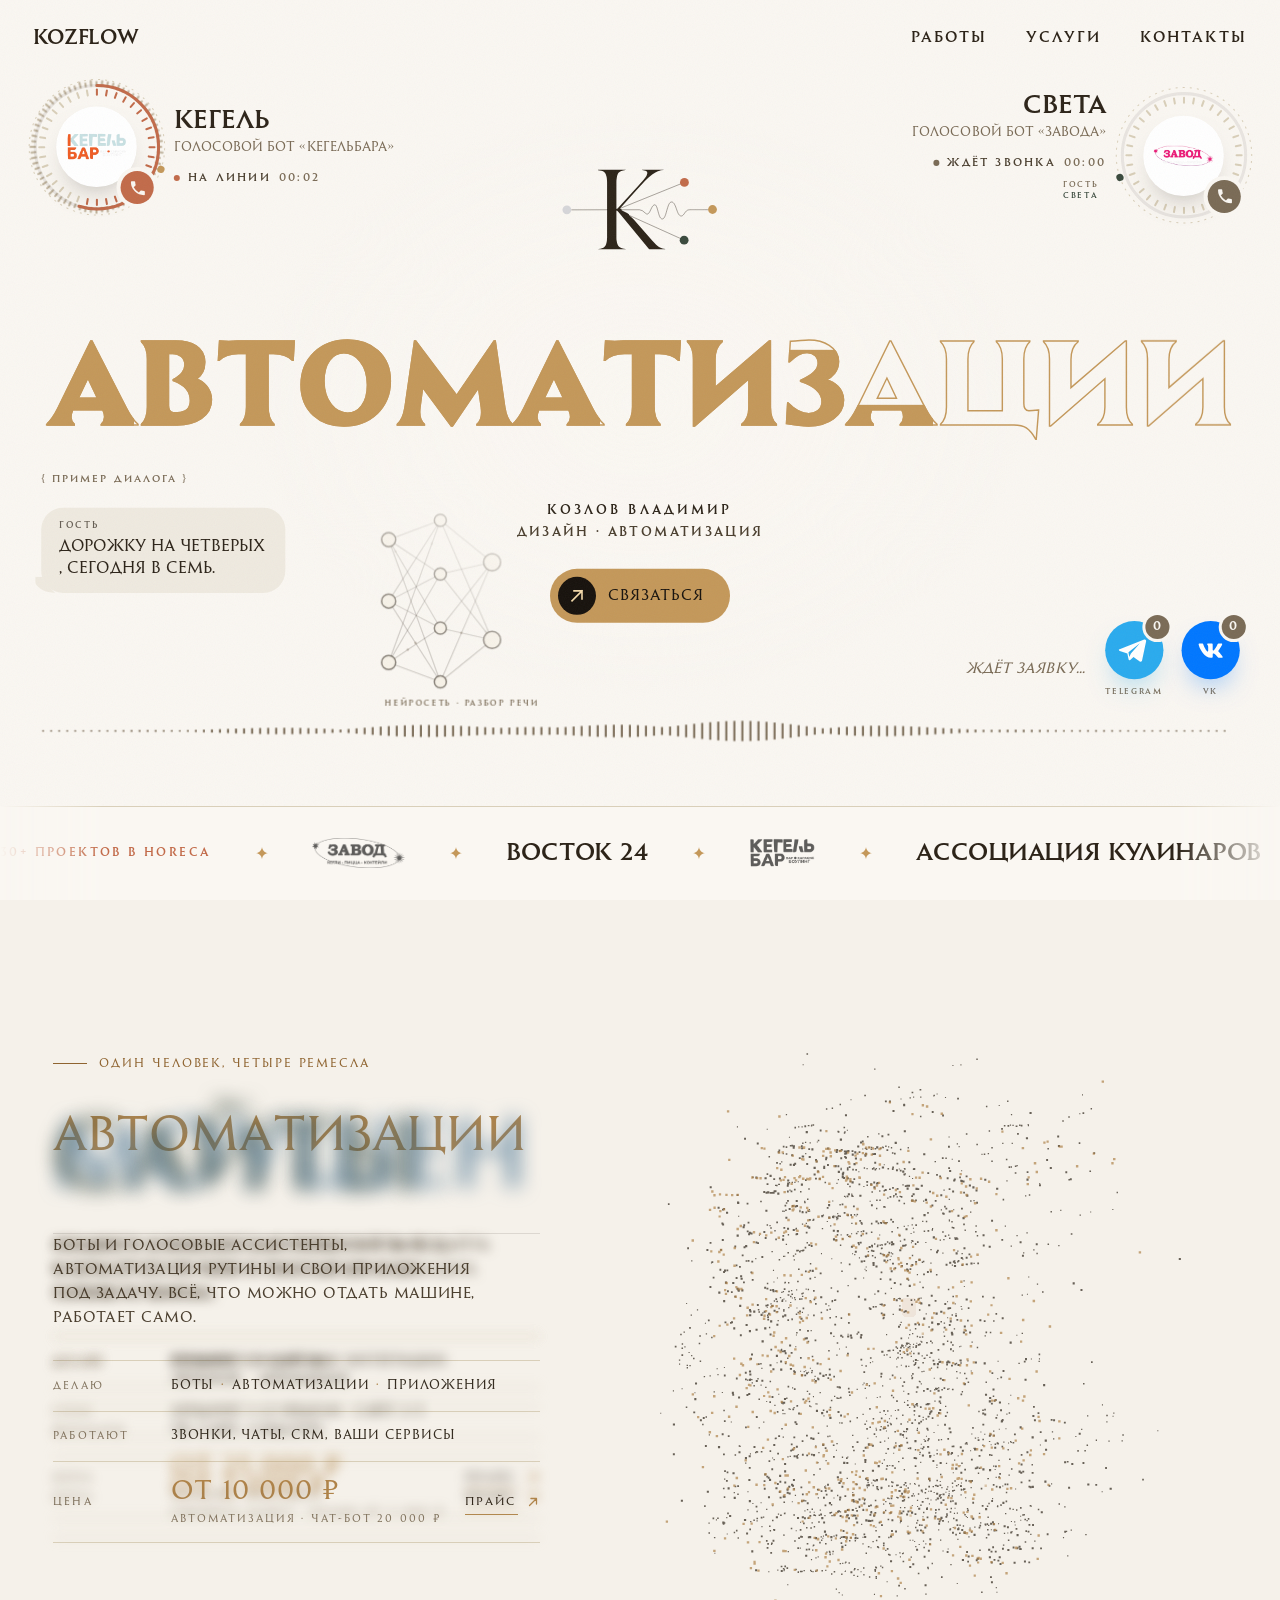
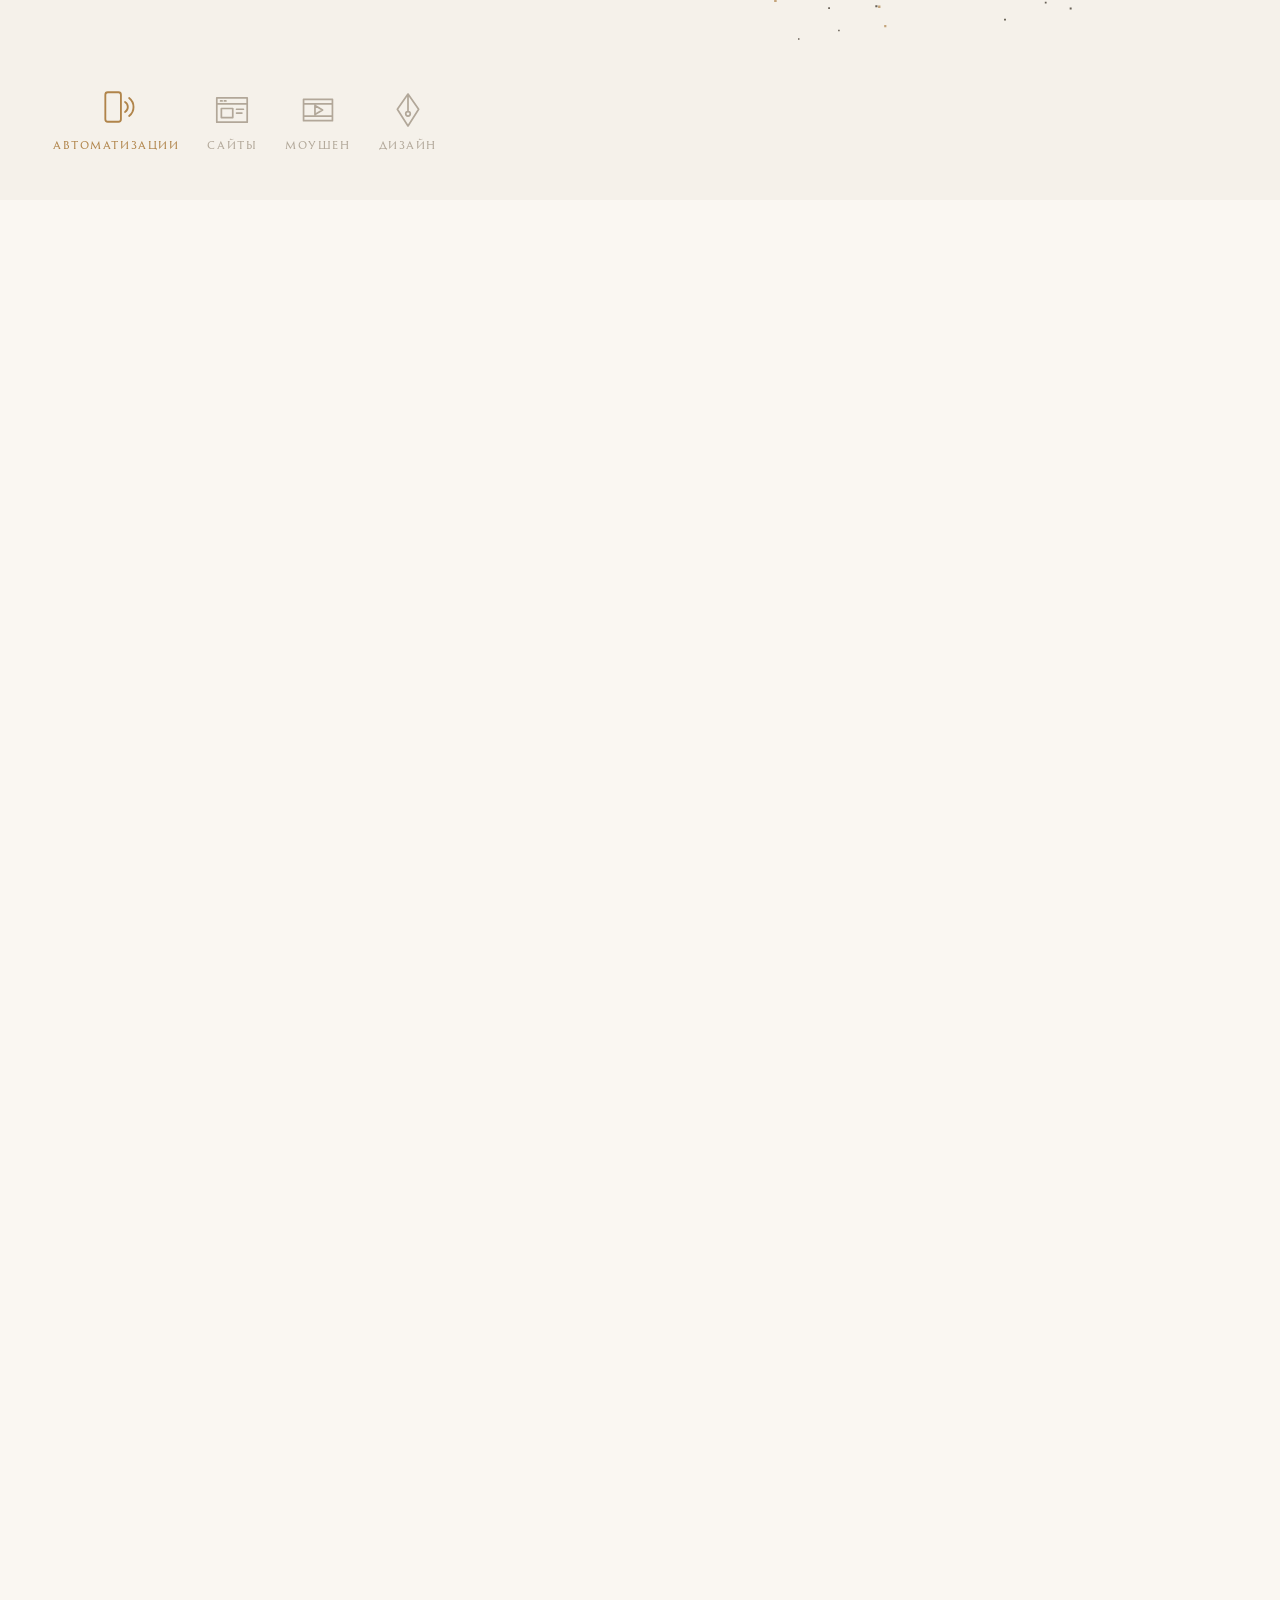
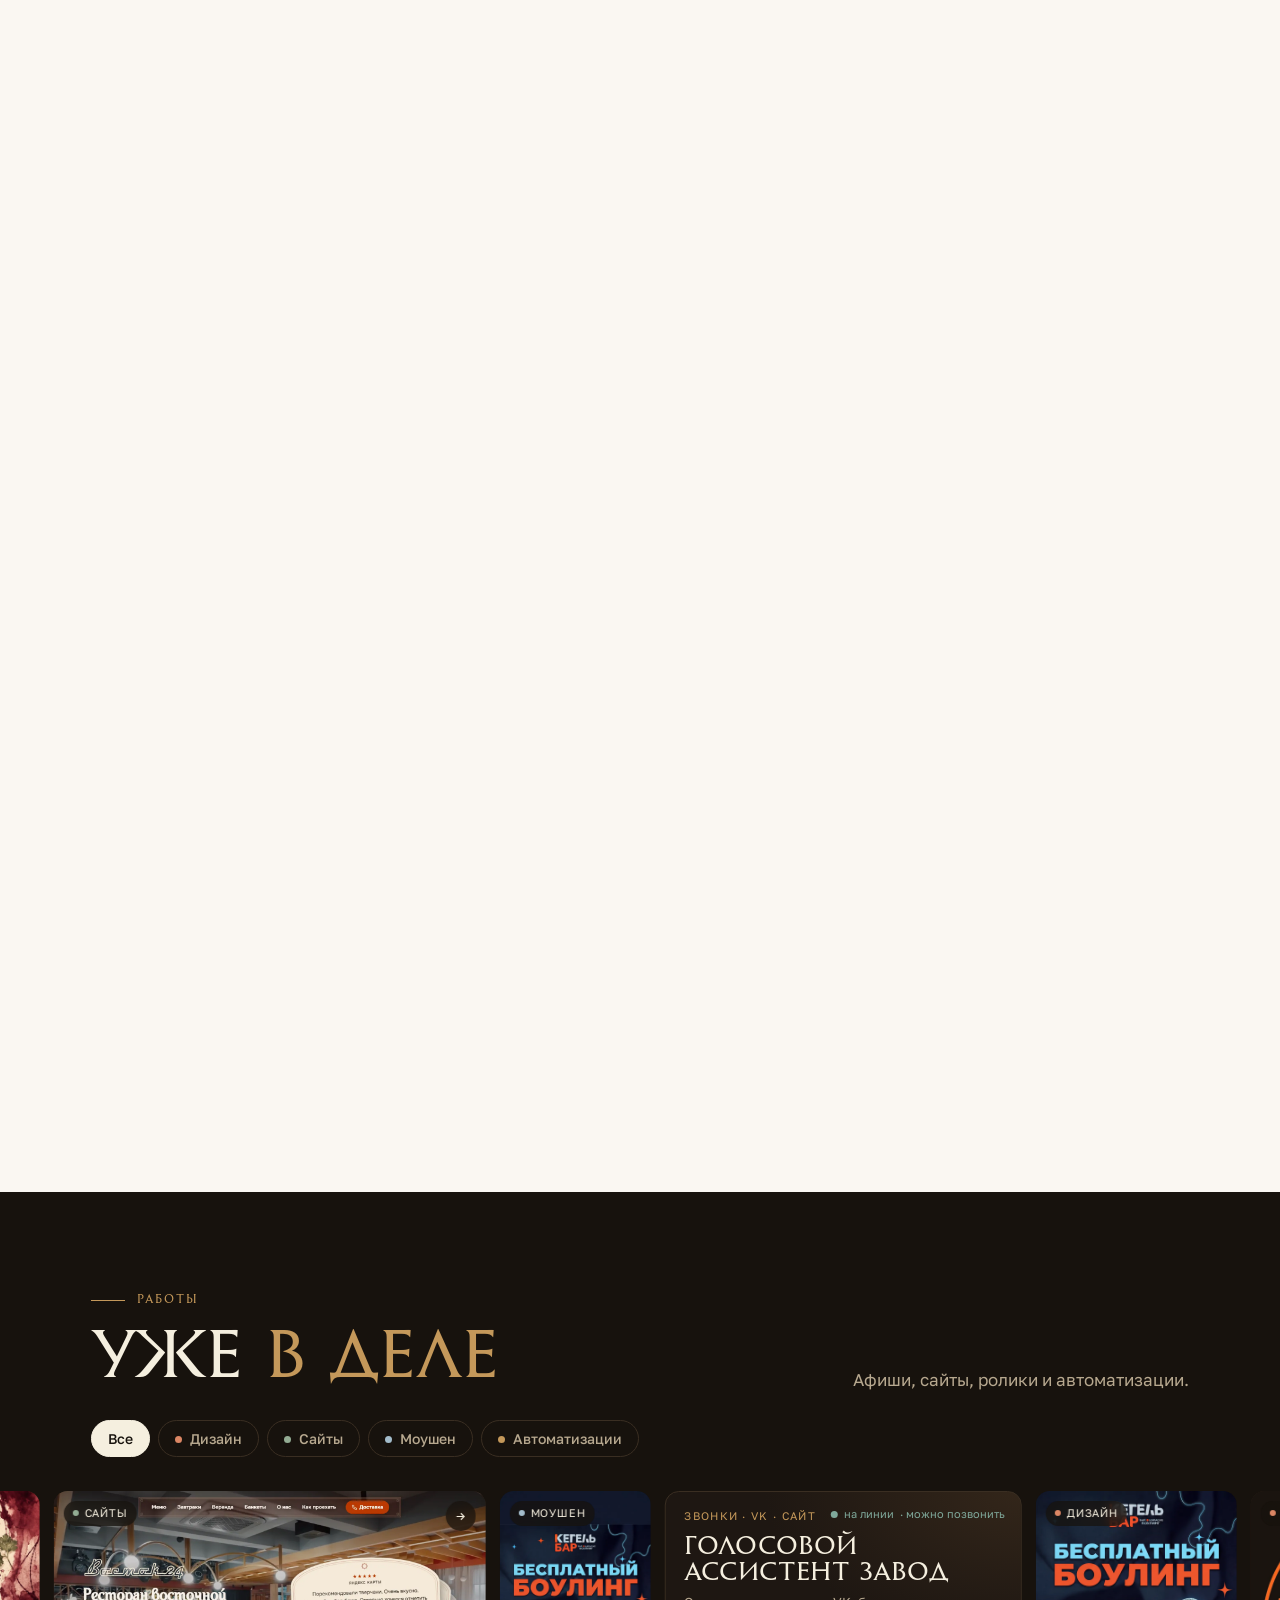
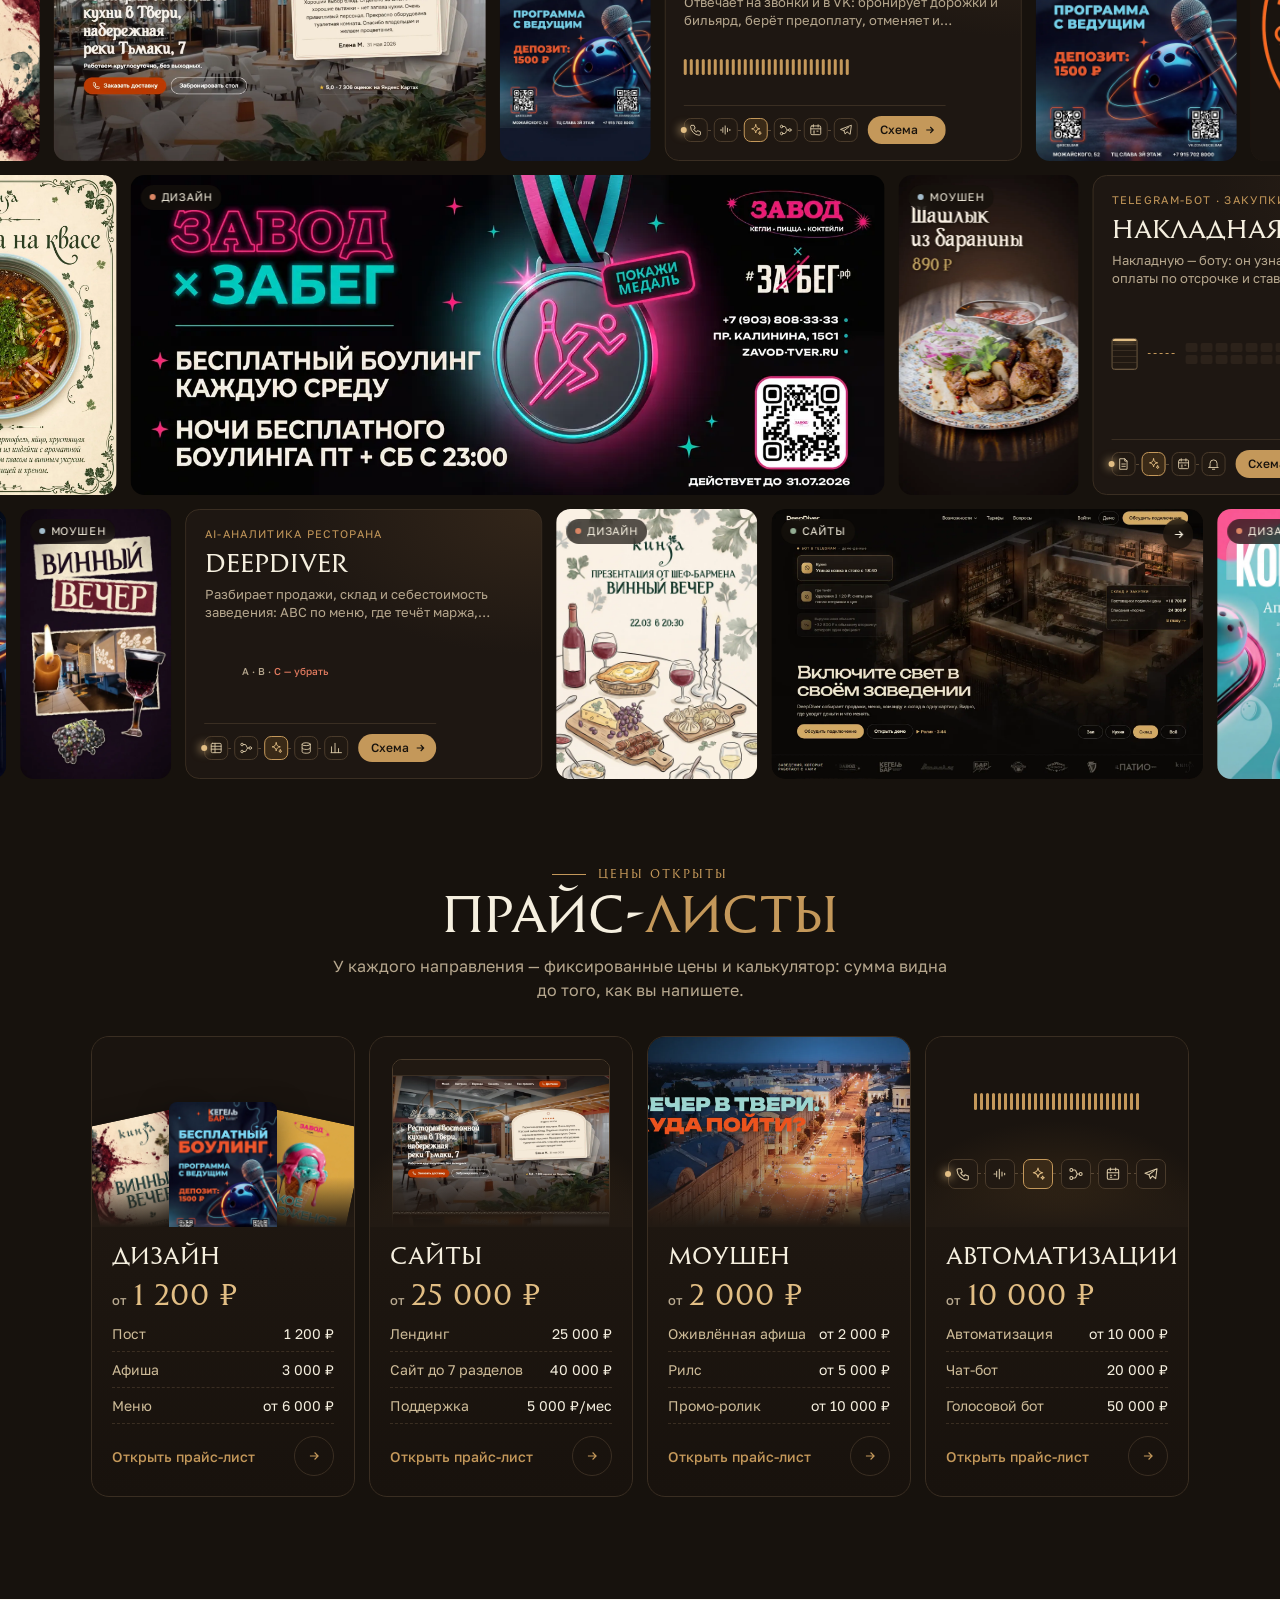
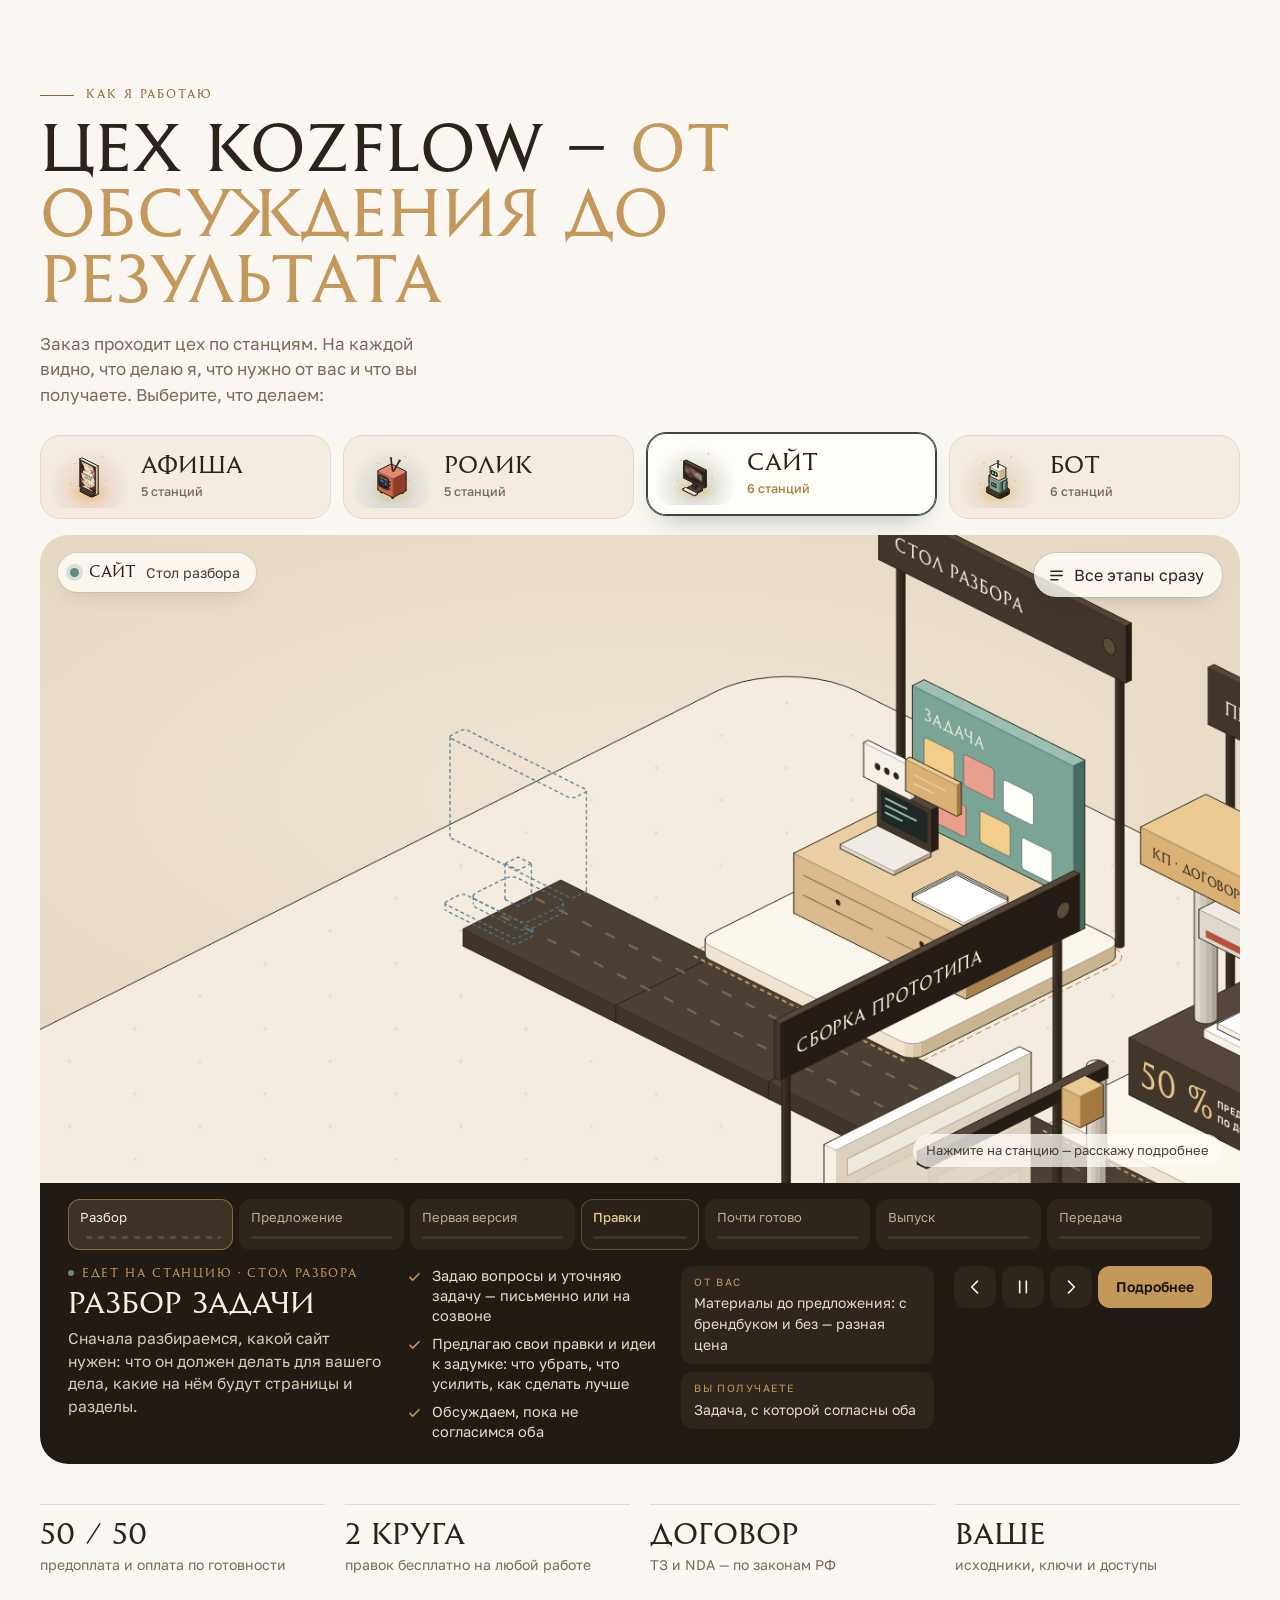
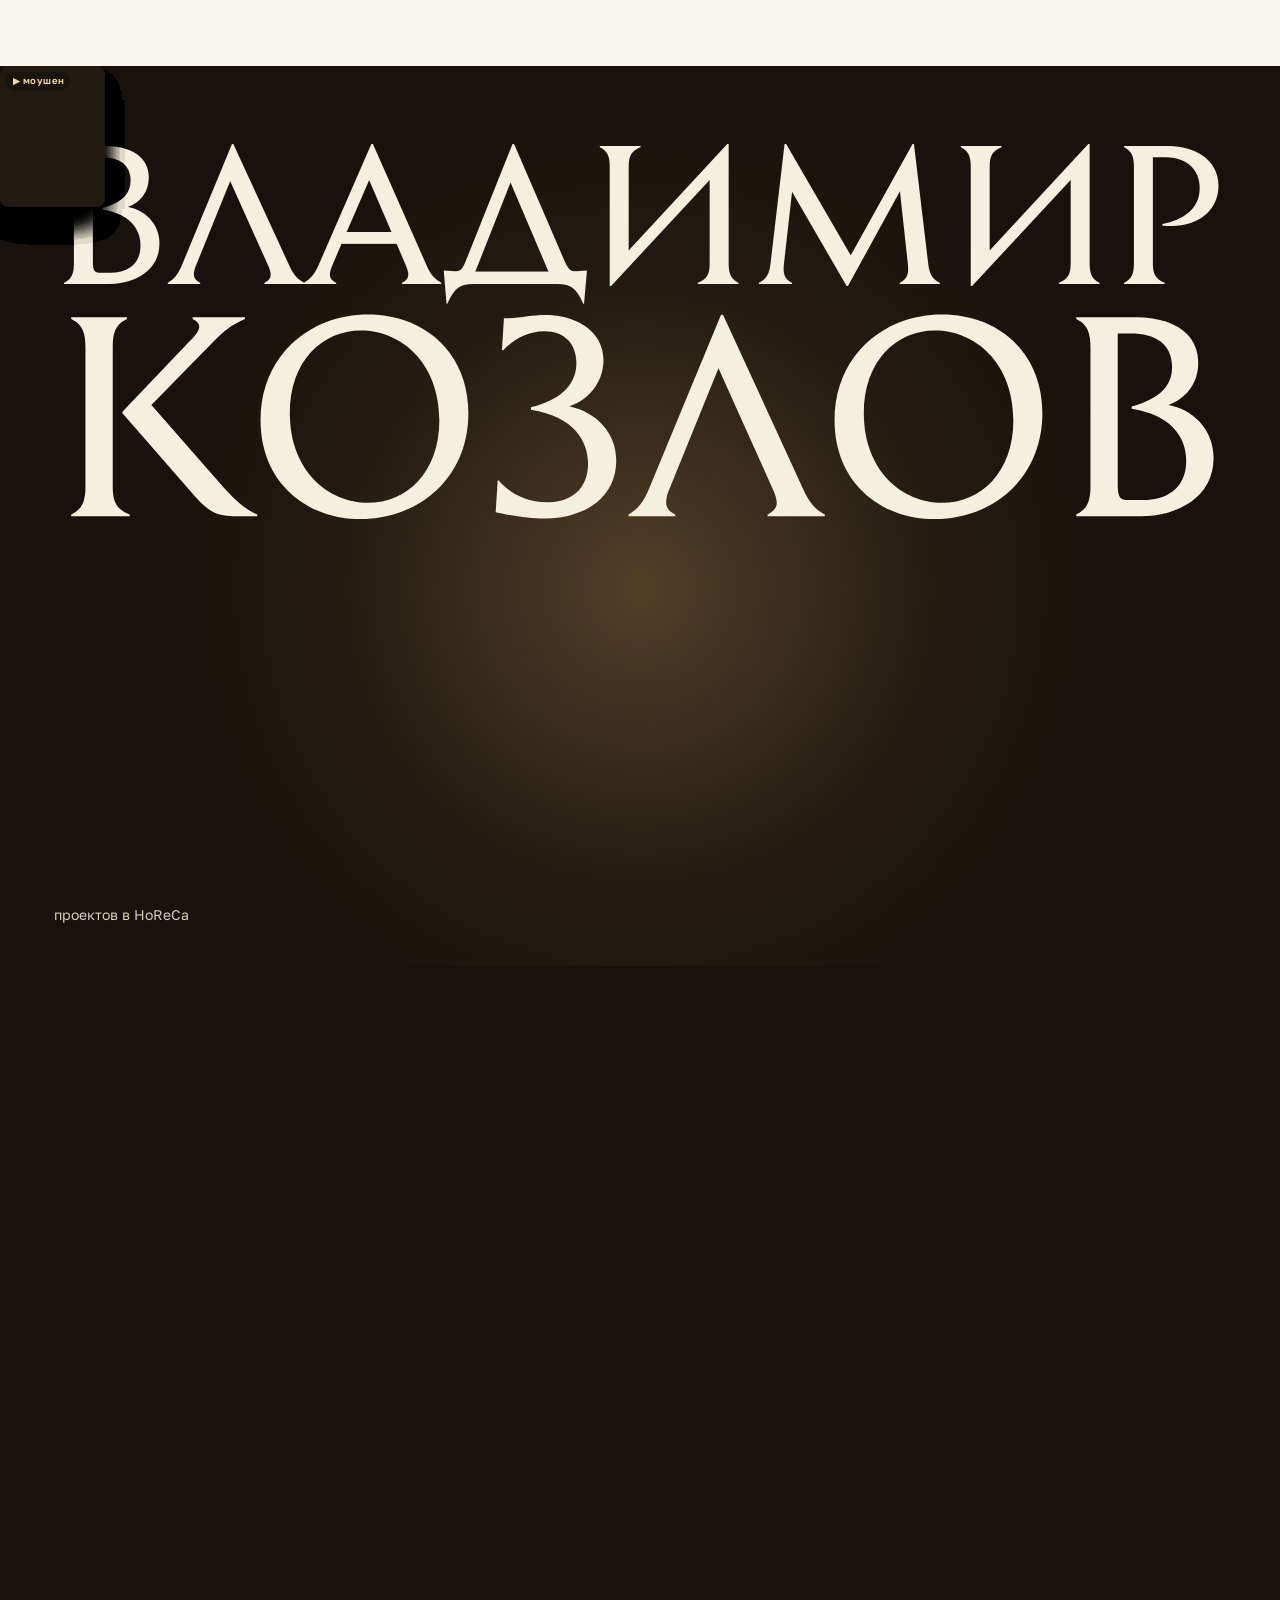
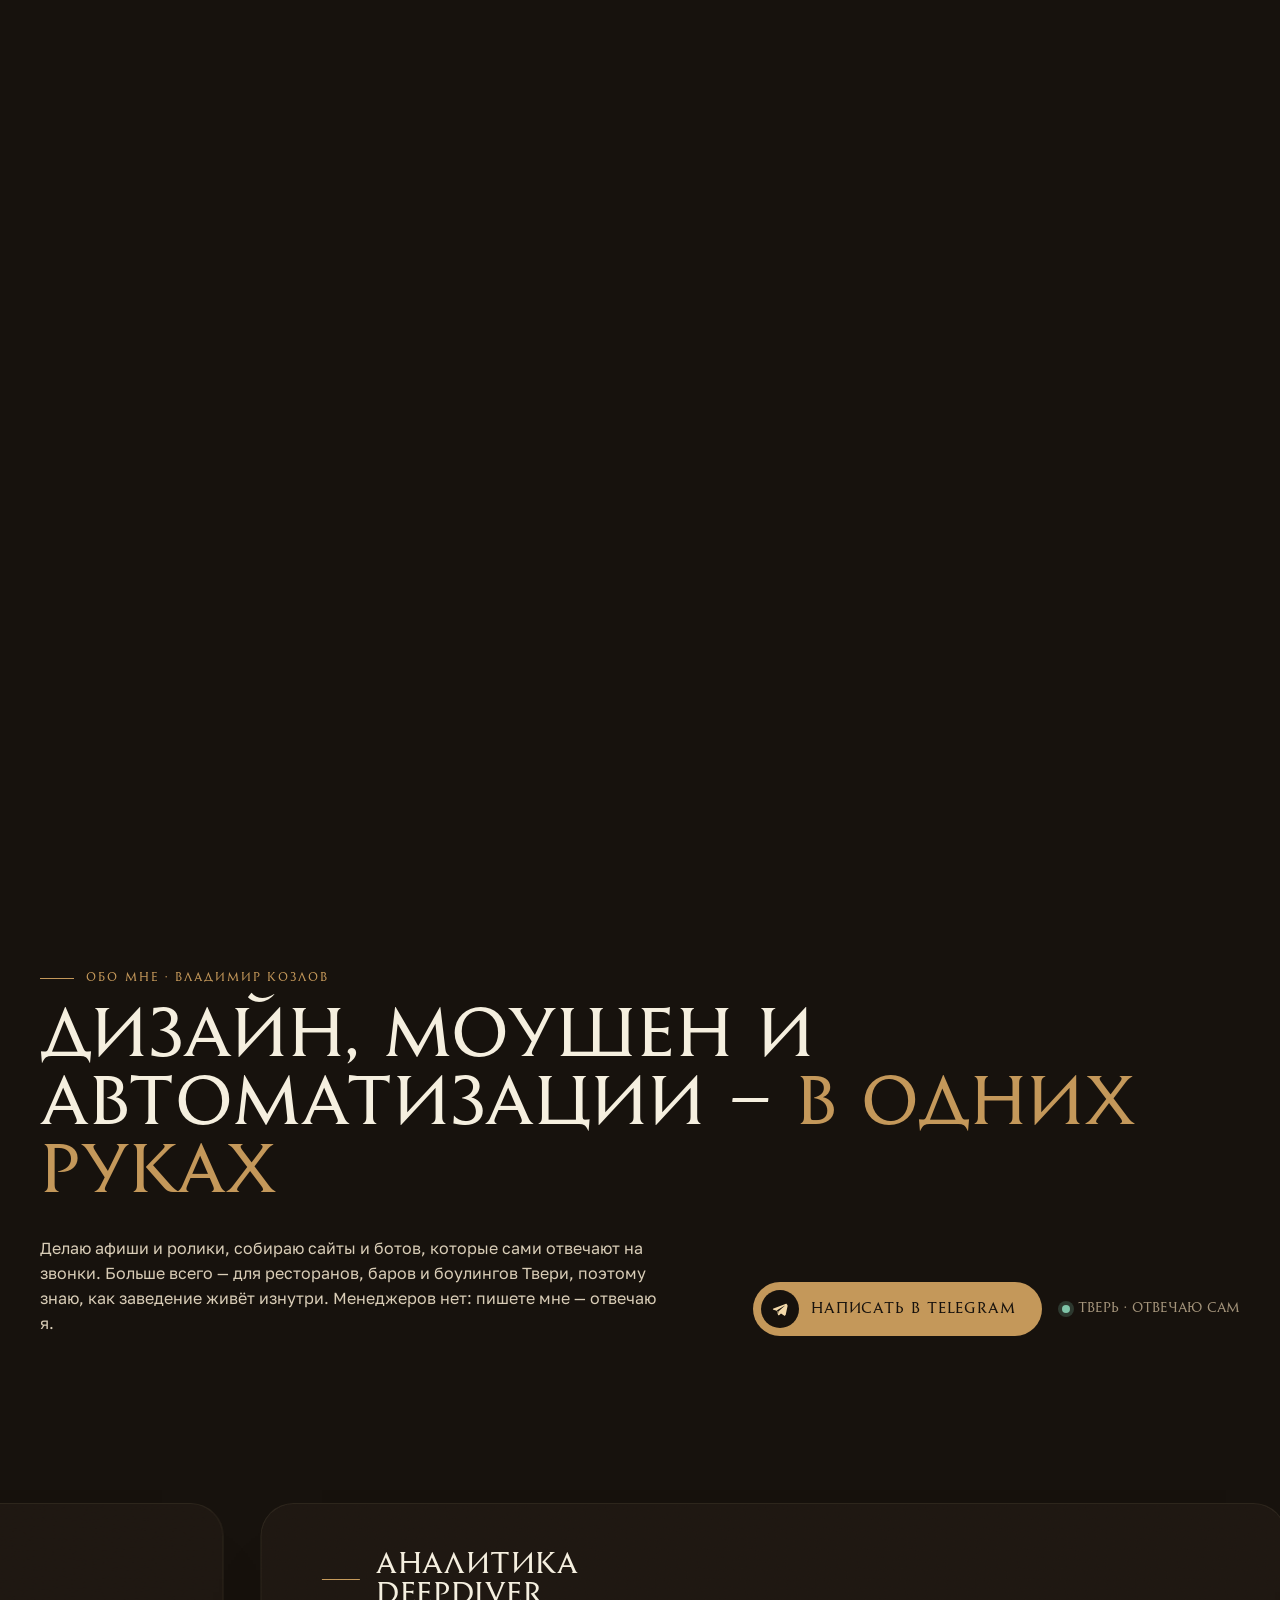
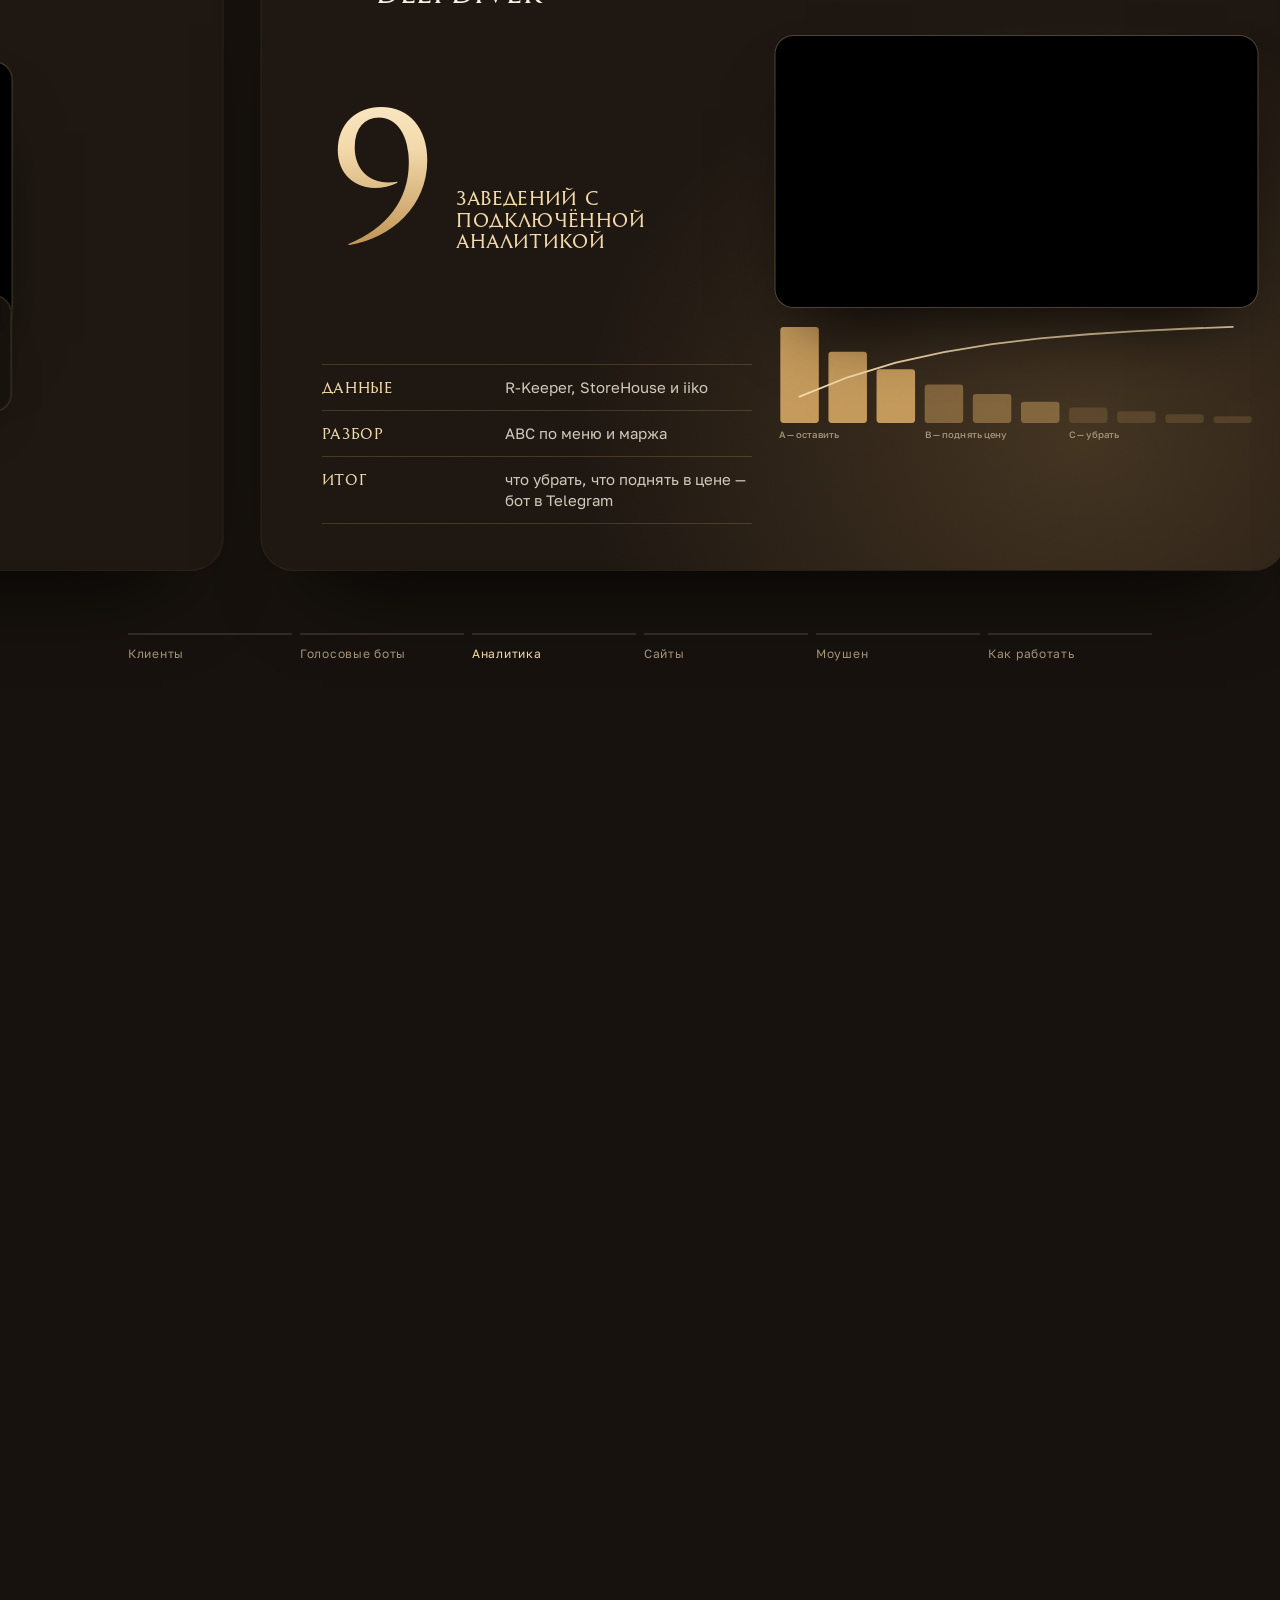
==== commit 71d17431: "chore: bump cache versions of files changed for the phone fixes Co-Authored-By: Claude Opus 5.5 <nor" ====
--- a/index.html
+++ b/index.html
@@ -22,8 +22,8 @@
 <link rel="stylesheet" href="css/scenes.css?v=20261102">
 <link rel="stylesheet" href="css/services.css?v=20261102">
 <link rel="stylesheet" href="css/works.css?v=20261102">
-<link rel="stylesheet" href="css/process.css?v=20261102">
-<link rel="stylesheet" href="css/about.css?v=20261102">
+<link rel="stylesheet" href="css/process.css?v=20261103">
+<link rel="stylesheet" href="css/about.css?v=20261103">
 <link rel="stylesheet" href="css/contact.css?v=20261102">
 <link rel="stylesheet" href="css/final.css?v=20261102">
 <link rel="stylesheet" href="css/system.css?v=20261102">
@@ -329,8 +329,8 @@
 
 <script src="js/vendor/gsap.min.js"></script>
 <script src="js/vendor/CustomEase.min.js"></script>
-<script src="js/loop.js?v=20261102"></script>
-<script src="js/reel.js?v=20261102"></script>
+<script src="js/loop.js?v=20261103"></script>
+<script src="js/reel.js?v=20261103"></script>
 <script src="js/fx.js?v=20261102"></script>
 <script src="js/mobile.js?v=20261102"></script>
 <script src="js/scene-auto.js?v=20261102"></script>
@@ -340,9 +340,9 @@
 <script src="js/scene-final.js?v=20261102"></script>
 <script src="js/services.js?v=20261102"></script>
 <script src="js/works-pipes.js?v=20261102"></script>
-<script src="js/works.js?v=20261102"></script>
-<script src="js/process.js?v=20261102"></script>
-<script src="js/about.js?v=20261102"></script>
+<script src="js/works.js?v=20261103"></script>
+<script src="js/process.js?v=20261103"></script>
+<script src="js/about.js?v=20261103"></script>
 <script src="js/contact.js?v=20261102"></script>
 <script src="js/final.js?v=20261102"></script>
 <script src="js/phone.js?v=20261102"></script>
--- a/css/process.css
+++ b/css/process.css
@@ -482,7 +482,7 @@
   .cv-dr::backdrop{backdrop-filter:none}
   .cv-pult{border-radius:0 0 22px 22px;padding:12px 12px 16px}
   /* станции на пальце — полоса из сегментов: название текущей стоит в панели ниже */
-  .cv-line{display:flex;gap:4px;margin-bottom:4px}
+  .cv-line{display:flex;gap:4px;margin-bottom:4px;min-height:44px} /* место до сборки сцены: иначе секция растёт на 44 px над пальцем */
   .cv-line li{flex:1 1 0;min-width:0}
   .cv-line button,.cv-line .on button,.cv-line .cvsub button,.cv-line .cvsub.on button{min-height:44px;padding:0;align-content:center;background:none;box-shadow:none}
   .cv-line .t{display:none}
@@ -499,13 +499,25 @@
   .cv-ctl .c-more{flex:1}
   .cv-terms{grid-template-columns:1fr 1fr;gap:16px}
   .cv-terms b{font-size:24px}
-  .cv .fz{padding:22px 16px 24px;gap:16px}
-  .cv .fz-hero{width:110px}
-  .cv .fz-map{height:240px}
-  .cv .fz-cards{grid-template-columns:1fr 1fr;gap:8px}
-  .cv .fz-cards button{padding:11px 12px}
+  /* финал — ровно в месте «сцена + пульт» (--finh из process.js): высота секции не меняется, страница не прыгает */
+  .cv-stage.is-fin{height:var(--finh,760px);min-height:0}
+  .cv-fin{height:100%;min-height:0;overflow:hidden}
+  .cv .fz{height:100%;width:100%;min-width:0;box-sizing:border-box;display:flex;flex-direction:column;padding:18px 16px 16px;gap:10px}
+  .cv .fz-l{display:grid;grid-template-columns:64px 1fr;column-gap:12px;row-gap:6px;align-items:center;flex:none}
+  .cv .fz-hero{width:64px;grid-row:1/3}
+  .cv .fz-l .kick{align-self:end}
+  .cv .fz-l h3{font-size:clamp(21px,6vw,24px);line-height:1.05;align-self:start}
+  .cv .fz-m{grid-column:1/-1;font-size:13.5px;line-height:1.45}
+  .cv .fz-l .kick{margin-right:44px} /* справа сверху кнопка «Смотреть цех»; заголовок уже ниже неё */
+  .cv .fz-b{grid-column:1/-1;margin-top:4px;display:grid;grid-template-columns:1fr 1fr;gap:6px}
+  .cv .fz-b a,.cv .fz-b button{justify-content:center;white-space:nowrap;min-height:44px;padding:10px 8px;font-size:13.5px}
+  .cv .fz-b .b-tg{grid-column:1/-1}
+  .cv .fz-map{flex:1 1 0;height:auto;min-height:120px}
+  .cv .fz-cards{flex:none;align-self:stretch;width:auto;min-width:0;display:flex;gap:8px;overflow-x:auto;scroll-snap-type:x mandatory;scrollbar-width:none;margin:0 -16px;padding:0 16px 2px;scroll-padding:0 16px;overscroll-behavior-x:contain}
+  .cv .fz-cards::-webkit-scrollbar{display:none}
+  .cv .fz-cards li{flex:0 0 68%;scroll-snap-align:start}
+  .cv .fz-cards button{padding:11px 12px;min-height:44px}
   .cv .fc-h{font-size:16px}
-  .cv .fz-b a,.cv .fz-b button{padding:11px 14px;font-size:14px}
   /* шторка становится нижним листом; фон стоит, пока лист открыт */
   .cv-dr{margin:auto 0 0;width:100%;max-width:100%;height:auto;max-height:86dvh;border-radius:22px 22px 0 0;box-shadow:0 -30px 60px -30px rgba(0,0,0,.45);overscroll-behavior:contain;transition:transform .24s var(--ease)}
   .cv-dr[open]{animation:cvSheet .4s var(--ease)}
--- a/css/about.css
+++ b/css/about.css
@@ -230,7 +230,7 @@
 #about .deck-nm text{font-family:'STRome',serif;fill:var(--cream);opacity:0;transition:transform 1s var(--ease) .15s,opacity .7s .15s}
 #about .deck-nm .l1{transform:translateX(-46px)}#about .deck-nm .l2{transform:translateX(46px)}
 #about .stage--deck.in .deck-nm text{transform:none;opacity:1}
-#about .stage--deck .ctr{position:static;justify-content:center;margin:18px 0 26px}
+#about .stage--deck .ctr{position:static;justify-content:center;margin:18px 0 26px;min-height:calc(64px * .85)} /* место под цифру до её появления: иначе колода растёт на 15 px над пальцем */
 #about .stage--deck .ctr .n{font-size:64px}
 #about .stage--deck .ctr small{font-size:12.5px;max-width:110px}
 #about .deck{position:relative;width:var(--cw);height:var(--ch);margin:0 auto;touch-action:pan-y;-webkit-user-select:none;user-select:none}
